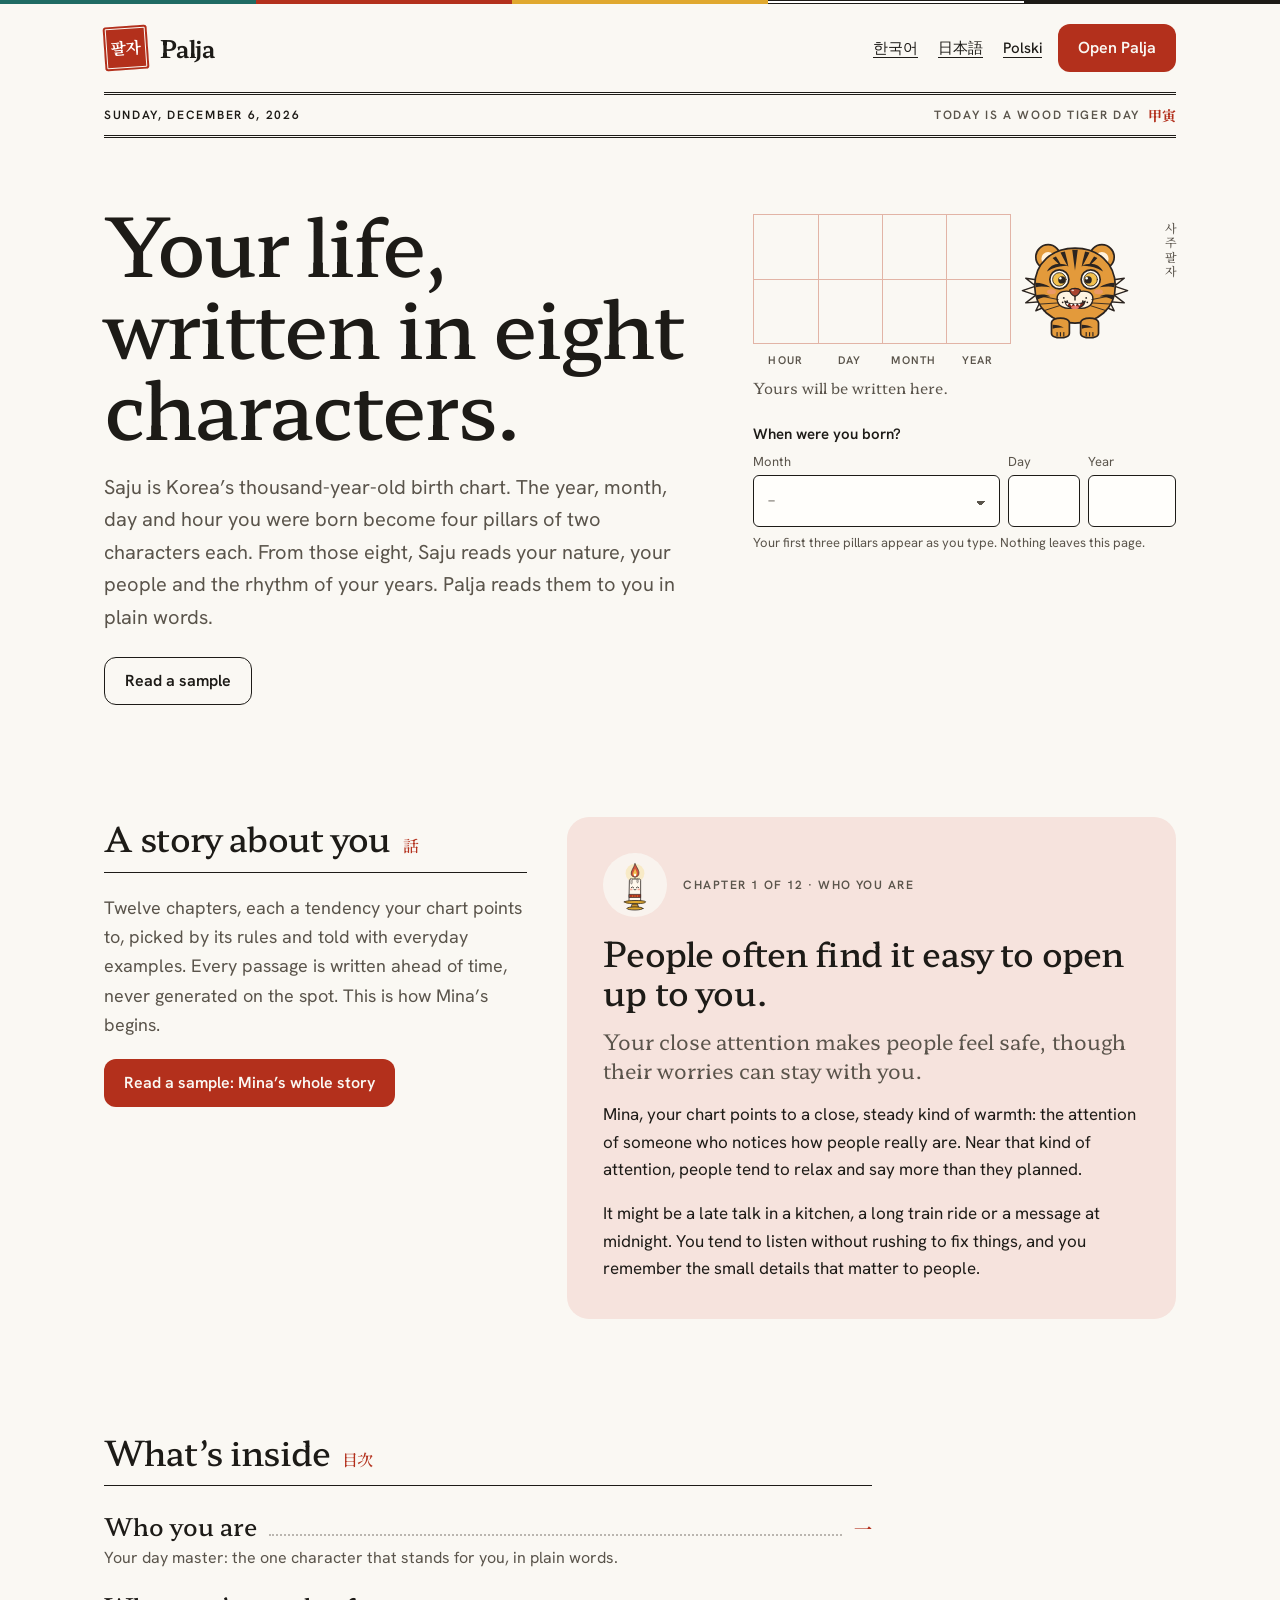
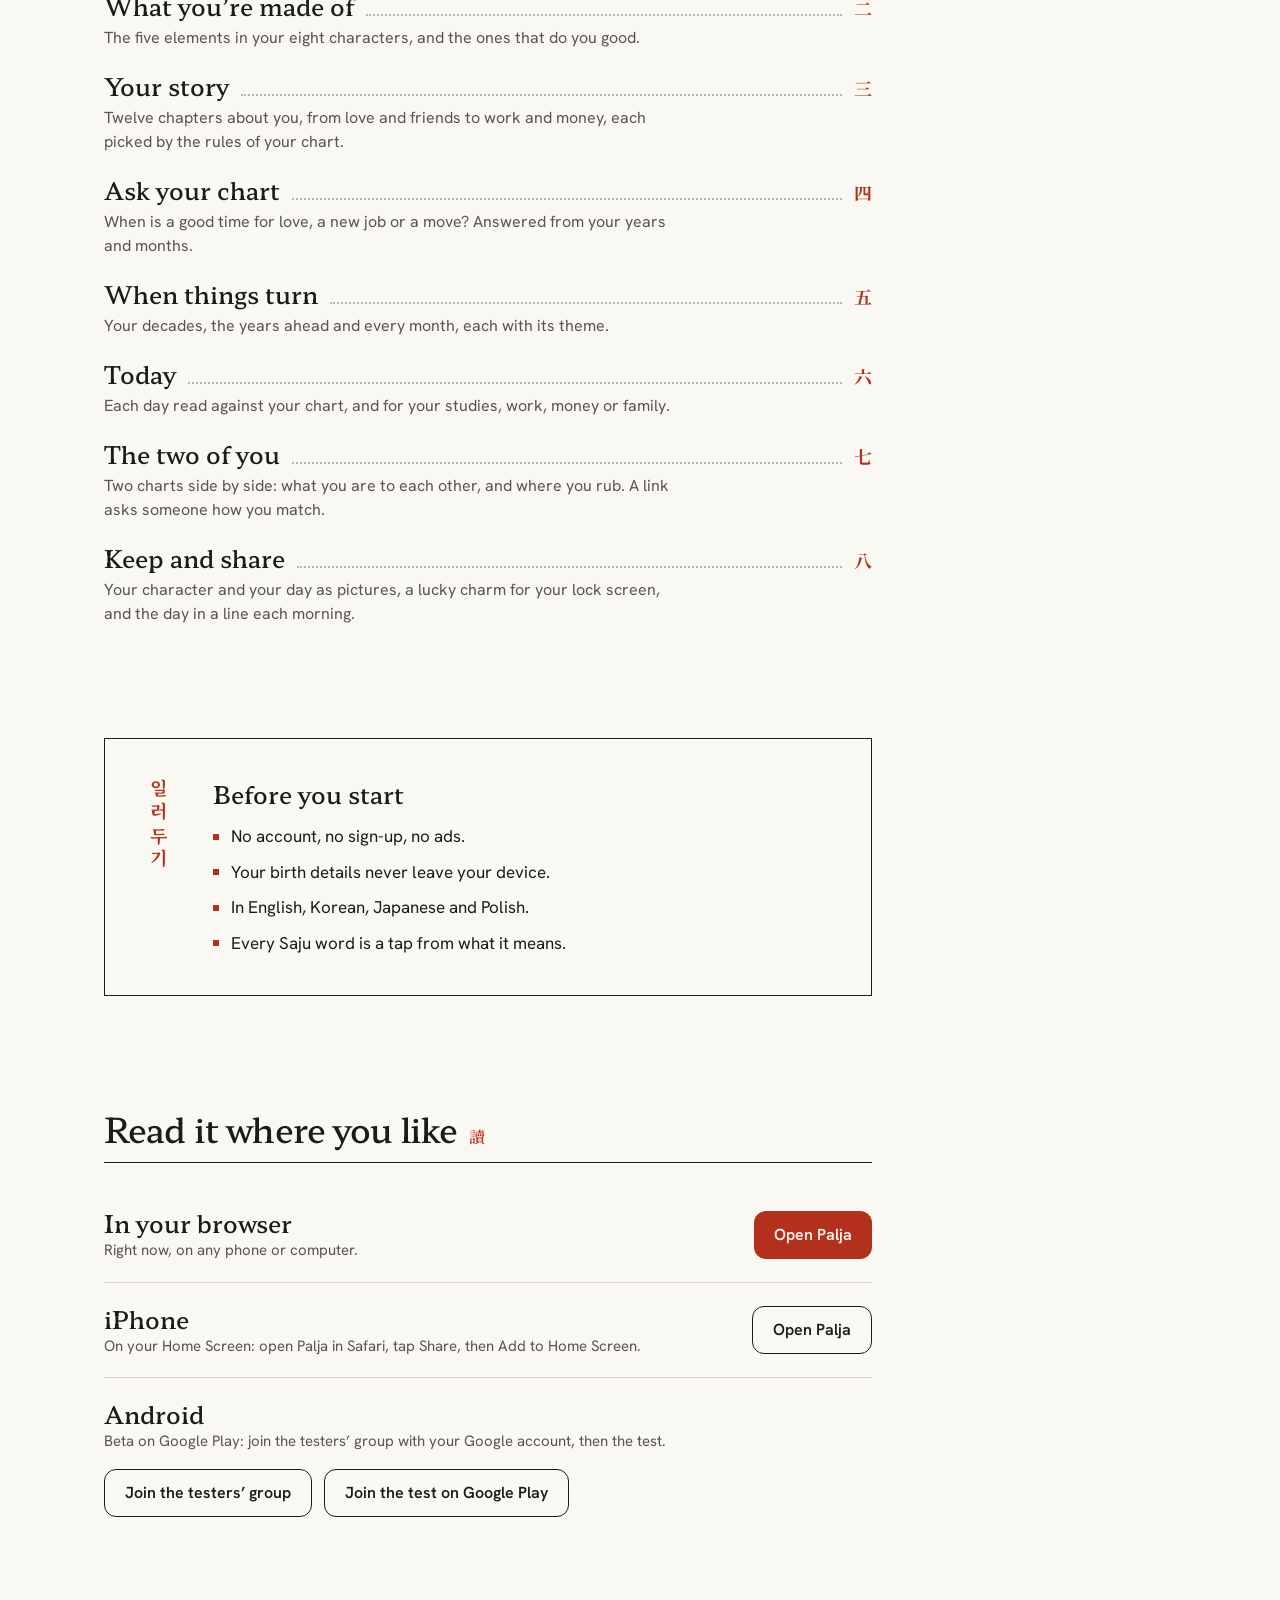
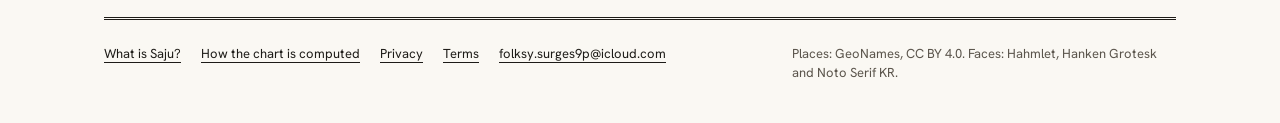
==== index.html @ 131ec595 "Build 23db8d4" ====
<!doctype html>
<html lang="en">
  <head>
    <meta charset="UTF-8" />
    <meta name="viewport" content="width=device-width, initial-scale=1.0, viewport-fit=cover" />
    <meta name="theme-color" content="#faf8f3" />
    <title>Palja · Your Korean birth chart, in plain words</title>
    <meta name="description" content="Palja reads Saju (사주), Korea’s traditional birth chart, in plain words. See your first pillars as you type your birthday, then read the whole chart in plain words, and a story about you in twelve chapters, in English, Korean, Japanese or Polish. No account; your birth details never leave your device." />
    <meta name="author" content="Vardius" />
    <meta property="og:title" content="Palja · Your life, written in eight characters" />
    <meta property="og:description" content="Korea’s traditional birth chart, read to you in plain words. No account; your birth details never leave your device." />
    <meta property="og:type" content="website" />
    <meta property="og:url" content="https://getpalja.app/" />
    <link rel="icon" type="image/svg+xml" href="/icon.svg" />
    <link rel="apple-touch-icon" href="/apple-touch-icon.png" />
    <link rel="manifest" href="/manifest.json" />
    <script>
      // Old chart links (?d=…) and charts shared with a link (#chart…, #match…) open in the app.
      (function () {
        var q = location.search;
        var h = location.hash;
        if (/[?&]p?d=/.test(q) || /^#(chart|match)/.test(h)) location.replace('app/' + q + h);
      })();
    </script>
    <script type="module" crossorigin src="/assets/index-CQ14cqUe.js"></script>
    <link rel="modulepreload" crossorigin href="/assets/index-CtfxrRYP.js">
    <link rel="modulepreload" crossorigin href="/assets/textZoom-Qe_QjoWQ.js">
    <link rel="stylesheet" crossorigin href="/assets/index-C18VCjMV.css">
    <link rel="stylesheet" crossorigin href="/assets/textZoom-BVEE__nB.css">
  </head>
  <body>
    <div id="root"></div>
  </body>
</html>
---- assets/index-C18VCjMV.css ----
@font-face{font-family:Hahmlet Variable;font-style:normal;font-display:swap;font-weight:100 900;src:url(/assets/hahmlet-2-wght-normal-dvwkzWsk.woff2) format("woff2-variations");unicode-range:U+d723-d728,U+d72a-d733,U+d735-d748,U+d74a-d74f,U+d752-d753,U+d755-d757,U+d75a-d75f,U+d762-d764,U+d766-d768,U+d76a-d76b,U+d76d-d76f,U+d771-d787,U+d789-d78b,U+d78d-d78f,U+d791-d797,U+d79a,U+d79c,U+d79e-d7a3,U+f900-f909,U+f90b-f92e}@font-face{font-family:Hahmlet Variable;font-style:normal;font-display:swap;font-weight:100 900;src:url(/assets/hahmlet-3-wght-normal-DerNkb9i.woff2) format("woff2-variations");unicode-range:U+d679-d68b,U+d68e-d69e,U+d6a0,U+d6a2-d6a7,U+d6a9-d6c3,U+d6c6-d6c7,U+d6c9-d6cb,U+d6cd-d6d3,U+d6d5-d6d6,U+d6d8-d6e3,U+d6e5-d6e7,U+d6e9-d6fb,U+d6fd-d717,U+d719-d71f,U+d721-d722}@font-face{font-family:Hahmlet Variable;font-style:normal;font-display:swap;font-weight:100 900;src:url(/assets/hahmlet-4-wght-normal-BKp5SRSY.woff2) format("woff2-variations");unicode-range:U+d5bc-d5c7,U+d5ca-d5cb,U+d5cd-d5cf,U+d5d1-d5d7,U+d5d9-d5da,U+d5dc,U+d5de-d5e3,U+d5e6-d5e7,U+d5e9-d5eb,U+d5ed-d5f6,U+d5f8,U+d5fa-d5ff,U+d602-d603,U+d605-d607,U+d609-d60f,U+d612-d613,U+d616-d61b,U+d61d-d637,U+d63a-d63b,U+d63d-d63f,U+d641-d647,U+d64a-d64c,U+d64e-d653,U+d656-d657,U+d659-d65b,U+d65d-d666,U+d668,U+d66a-d678}@font-face{font-family:Hahmlet Variable;font-style:normal;font-display:swap;font-weight:100 900;src:url(/assets/hahmlet-5-wght-normal-BYKsVG4a.woff2) format("woff2-variations");unicode-range:U+d507,U+d509-d50b,U+d50d-d513,U+d515-d53b,U+d53e-d53f,U+d541-d543,U+d545-d54c,U+d54e,U+d550,U+d552-d557,U+d55a-d55b,U+d55d-d55f,U+d561-d564,U+d566-d567,U+d56a,U+d56c,U+d56e-d573,U+d576-d577,U+d579-d583,U+d585-d586,U+d58a-d5a4,U+d5a6-d5bb}@font-face{font-family:Hahmlet Variable;font-style:normal;font-display:swap;font-weight:100 900;src:url(/assets/hahmlet-6-wght-normal-T-2DT_xF.woff2) format("woff2-variations");unicode-range:U+d464-d477,U+d47a-d47b,U+d47d-d47f,U+d481-d487,U+d489-d48a,U+d48c,U+d48e-d4e7,U+d4e9-d503,U+d505-d506}@font-face{font-family:Hahmlet Variable;font-style:normal;font-display:swap;font-weight:100 900;src:url(/assets/hahmlet-7-wght-normal-BNYW21md.woff2) format("woff2-variations");unicode-range:U+d3bf-d3c7,U+d3ca-d3cf,U+d3d1-d3eb,U+d3ee-d3ef,U+d3f1-d3f3,U+d3f5-d3fb,U+d3fd-d400,U+d402-d45b,U+d45d-d463}@font-face{font-family:Hahmlet Variable;font-style:normal;font-display:swap;font-weight:100 900;src:url(/assets/hahmlet-8-wght-normal-D4p2pwwk.woff2) format("woff2-variations");unicode-range:U+d2ff,U+d302-d304,U+d306-d30b,U+d30f,U+d311-d313,U+d315-d31b,U+d31e,U+d322-d324,U+d326-d327,U+d32a-d32b,U+d32d-d32f,U+d331-d337,U+d339-d33c,U+d33e-d37b,U+d37e-d37f,U+d381-d383,U+d385-d38b,U+d38e-d390,U+d392-d397,U+d39a-d39b,U+d39d-d39f,U+d3a1-d3a7,U+d3a9-d3aa,U+d3ac,U+d3ae-d3b3,U+d3b5-d3b7,U+d3b9-d3bb,U+d3bd-d3be}@font-face{font-family:Hahmlet Variable;font-style:normal;font-display:swap;font-weight:100 900;src:url(/assets/hahmlet-9-wght-normal-k_Z3DCe7.woff2) format("woff2-variations");unicode-range:U+d257-d27f,U+d281-d29b,U+d29d-d29f,U+d2a1-d2ab,U+d2ad-d2b7,U+d2ba-d2bb,U+d2bd-d2bf,U+d2c1-d2c7,U+d2c9-d2ef,U+d2f2-d2f3,U+d2f5-d2f7,U+d2f9-d2fe}@font-face{font-family:Hahmlet Variable;font-style:normal;font-display:swap;font-weight:100 900;src:url(/assets/hahmlet-10-wght-normal-ByguBLXH.woff2) format("woff2-variations");unicode-range:U+d1b4,U+d1b6-d1f3,U+d1f5-d22b,U+d22e-d22f,U+d231-d233,U+d235-d23b,U+d23d-d240,U+d242-d256}@font-face{font-family:Hahmlet Variable;font-style:normal;font-display:swap;font-weight:100 900;src:url(/assets/hahmlet-11-wght-normal-CjEj-vQC.woff2) format("woff2-variations");unicode-range:U+d105-d12f,U+d132-d133,U+d135-d137,U+d139-d13f,U+d141-d142,U+d144,U+d146-d14b,U+d14e-d14f,U+d151-d153,U+d155-d15b,U+d15e-d187,U+d189-d19f,U+d1a2-d1a3,U+d1a5-d1a7,U+d1a9-d1af,U+d1b2-d1b3}@font-face{font-family:Hahmlet Variable;font-style:normal;font-display:swap;font-weight:100 900;src:url(/assets/hahmlet-12-wght-normal-CMdc4vuV.woff2) format("woff2-variations");unicode-range:U+d04b-d04f,U+d051-d057,U+d059-d06b,U+d06d-d06f,U+d071-d073,U+d075-d07b,U+d07e-d0a3,U+d0a6-d0a7,U+d0a9-d0ab,U+d0ad-d0b3,U+d0b6,U+d0b8,U+d0ba-d0bf,U+d0c2-d0c3,U+d0c5-d0c7,U+d0c9-d0cf,U+d0d2,U+d0d6-d0db,U+d0de-d0df,U+d0e1-d0e3,U+d0e5-d0eb,U+d0ee-d0f0,U+d0f2-d104}@font-face{font-family:Hahmlet Variable;font-style:normal;font-display:swap;font-weight:100 900;src:url(/assets/hahmlet-13-wght-normal-DNAnLK2c.woff2) format("woff2-variations");unicode-range:U+cfa2-cfc3,U+cfc5-cfdf,U+cfe2-cfe3,U+cfe5-cfe7,U+cfe9-cff4,U+cff6-cffb,U+cffd-cfff,U+d001-d003,U+d005-d017,U+d019-d033,U+d036-d037,U+d039-d03b,U+d03d-d04a}@font-face{font-family:Hahmlet Variable;font-style:normal;font-display:swap;font-weight:100 900;src:url(/assets/hahmlet-14-wght-normal-EjstiYC_.woff2) format("woff2-variations");unicode-range:U+cef0-cef3,U+cef6,U+cef9-ceff,U+cf01-cf03,U+cf05-cf07,U+cf09-cf0f,U+cf11-cf12,U+cf14-cf1b,U+cf1d-cf1f,U+cf21-cf2f,U+cf31-cf53,U+cf56-cf57,U+cf59-cf5b,U+cf5d-cf63,U+cf66,U+cf68,U+cf6a-cf6f,U+cf71-cf84,U+cf86-cf8b,U+cf8d-cfa1}@font-face{font-family:Hahmlet Variable;font-style:normal;font-display:swap;font-weight:100 900;src:url(/assets/hahmlet-15-wght-normal-DP61H6Zq.woff2) format("woff2-variations");unicode-range:U+ce3c-ce57,U+ce5a-ce5b,U+ce5d-ce5f,U+ce61-ce67,U+ce6a,U+ce6c,U+ce6e-ce73,U+ce76-ce77,U+ce79-ce7b,U+ce7d-ce83,U+ce85-ce88,U+ce8a-ce8f,U+ce91-ce93,U+ce95-ce97,U+ce99-ce9f,U+cea2,U+cea4-ceab,U+cead-cee3,U+cee6-cee7,U+cee9-ceeb,U+ceed-ceef}@font-face{font-family:Hahmlet Variable;font-style:normal;font-display:swap;font-weight:100 900;src:url(/assets/hahmlet-16-wght-normal-CrYYoKYs.woff2) format("woff2-variations");unicode-range:U+cd92-cd93,U+cd96-cd97,U+cd99-cd9b,U+cd9d-cda3,U+cda6-cda8,U+cdaa-cdaf,U+cdb1-cdc3,U+cdc5-cdcb,U+cdcd-cde7,U+cde9-ce03,U+ce05-ce1f,U+ce22-ce34,U+ce36-ce3b}@font-face{font-family:Hahmlet Variable;font-style:normal;font-display:swap;font-weight:100 900;src:url(/assets/hahmlet-17-wght-normal-q_-CKcx6.woff2) format("woff2-variations");unicode-range:U+ccef-cd07,U+cd0a-cd0b,U+cd0d-cd1a,U+cd1c,U+cd1e-cd2b,U+cd2d-cd5b,U+cd5d-cd77,U+cd79-cd91}@font-face{font-family:Hahmlet Variable;font-style:normal;font-display:swap;font-weight:100 900;src:url(/assets/hahmlet-18-wght-normal-BLCbfjIf.woff2) format("woff2-variations");unicode-range:U+cc3f-cc43,U+cc46-cc47,U+cc49-cc4b,U+cc4d-cc53,U+cc55-cc58,U+cc5a-cc5f,U+cc61-cc97,U+cc9a-cc9b,U+cc9d-cc9f,U+cca1-cca7,U+ccaa,U+ccac,U+ccae-ccb3,U+ccb6-ccb7,U+ccb9-ccbb,U+ccbd-cccf,U+ccd1-cce3,U+cce5-ccee}@font-face{font-family:Hahmlet Variable;font-style:normal;font-display:swap;font-weight:100 900;src:url(/assets/hahmlet-19-wght-normal-DNss3m_s.woff2) format("woff2-variations");unicode-range:U+cb91-cbd3,U+cbd5-cbe3,U+cbe5-cc0b,U+cc0e-cc0f,U+cc11-cc13,U+cc15-cc1b,U+cc1d-cc20,U+cc23-cc27,U+cc2a-cc2b,U+cc2d,U+cc2f,U+cc31-cc37,U+cc3a,U+cc3c}@font-face{font-family:Hahmlet Variable;font-style:normal;font-display:swap;font-weight:100 900;src:url(/assets/hahmlet-20-wght-normal-BoeyyDt5.woff2) format("woff2-variations");unicode-range:U+caf4-cb47,U+cb4a-cb90}@font-face{font-family:Hahmlet Variable;font-style:normal;font-display:swap;font-weight:100 900;src:url(/assets/hahmlet-21-wght-normal-BmuxceT0.woff2) format("woff2-variations");unicode-range:U+ca4a-ca4b,U+ca4e-ca4f,U+ca51-ca53,U+ca55-ca5b,U+ca5d-ca60,U+ca62-ca83,U+ca85-cabb,U+cabe-cabf,U+cac1-cac3,U+cac5-cacb,U+cacd-cad0,U+cad2,U+cad4-cad8,U+cada-caf3}@font-face{font-family:Hahmlet Variable;font-style:normal;font-display:swap;font-weight:100 900;src:url(/assets/hahmlet-22-wght-normal-DK2iRHut.woff2) format("woff2-variations");unicode-range:U+c996-c997,U+c99a-c99c,U+c99e-c9bf,U+c9c2-c9c3,U+c9c5-c9c7,U+c9c9-c9cf,U+c9d2,U+c9d4,U+c9d7-c9d8,U+c9db,U+c9de-c9df,U+c9e1-c9e3,U+c9e5-c9e6,U+c9e8-c9eb,U+c9ee-c9f0,U+c9f2-c9f7,U+c9f9-ca0b,U+ca0d-ca28,U+ca2a-ca49}@font-face{font-family:Hahmlet Variable;font-style:normal;font-display:swap;font-weight:100 900;src:url(/assets/hahmlet-23-wght-normal-BndvK2bW.woff2) format("woff2-variations");unicode-range:U+c8e9-c8f4,U+c8f6-c8fb,U+c8fe-c8ff,U+c901-c903,U+c905-c90b,U+c90e-c910,U+c912-c917,U+c919-c92b,U+c92d-c94f,U+c951-c953,U+c955-c96b,U+c96d-c973,U+c975-c987,U+c98a-c98b,U+c98d-c98f,U+c991-c995}@font-face{font-family:Hahmlet Variable;font-style:normal;font-display:swap;font-weight:100 900;src:url(/assets/hahmlet-24-wght-normal-BQ8epJJo.woff2) format("woff2-variations");unicode-range:U+c841-c84b,U+c84d-c86f,U+c872-c873,U+c875-c877,U+c879-c87f,U+c882-c884,U+c887-c88a,U+c88d-c8c3,U+c8c5-c8df,U+c8e1-c8e8}@font-face{font-family:Hahmlet Variable;font-style:normal;font-display:swap;font-weight:100 900;src:url(/assets/hahmlet-25-wght-normal-CNAf6qbj.woff2) format("woff2-variations");unicode-range:U+c779-c77b,U+c77e-c782,U+c786,U+c78b,U+c78d,U+c78f,U+c792-c793,U+c795,U+c797,U+c799-c79f,U+c7a2,U+c7a7-c7ab,U+c7ae-c7bb,U+c7bd-c7c0,U+c7c2-c7c7,U+c7c9-c7dc,U+c7de-c7ff,U+c802-c803,U+c805-c807,U+c809,U+c80b-c80f,U+c812,U+c814,U+c817-c81b,U+c81e-c81f,U+c821-c823,U+c825-c82e,U+c830-c837,U+c839-c83b,U+c83d-c840}@font-face{font-family:Hahmlet Variable;font-style:normal;font-display:swap;font-weight:100 900;src:url(/assets/hahmlet-26-wght-normal-CSA0MQ0M.woff2) format("woff2-variations");unicode-range:U+c6bb-c6bf,U+c6c2,U+c6c4,U+c6c6-c6cb,U+c6ce-c6cf,U+c6d1-c6d3,U+c6d5-c6db,U+c6dd-c6df,U+c6e1-c6e7,U+c6e9-c6eb,U+c6ed-c6ef,U+c6f1-c6f8,U+c6fa-c703,U+c705-c707,U+c709-c70b,U+c70d-c716,U+c718,U+c71a-c71f,U+c722-c723,U+c725-c727,U+c729-c734,U+c736-c73b,U+c73e-c73f,U+c741-c743,U+c745-c74b,U+c74e-c750,U+c752-c757,U+c759-c773,U+c776-c777}@font-face{font-family:Hahmlet Variable;font-style:normal;font-display:swap;font-weight:100 900;src:url(/assets/hahmlet-27-wght-normal-e6T0NXEY.woff2) format("woff2-variations");unicode-range:U+c5f5-c5fb,U+c5fe,U+c602-c605,U+c607,U+c609-c60f,U+c611-c61a,U+c61c-c623,U+c626-c627,U+c629-c62b,U+c62d,U+c62f-c632,U+c636,U+c638,U+c63a-c63f,U+c642-c643,U+c645-c647,U+c649-c652,U+c656-c65b,U+c65d-c65f,U+c661-c663,U+c665-c677,U+c679-c67b,U+c67d-c693,U+c696-c697,U+c699-c69b,U+c69d-c6a3,U+c6a6,U+c6a8,U+c6aa-c6af,U+c6b2-c6b3,U+c6b5-c6b7,U+c6b9-c6ba}@font-face{font-family:Hahmlet Variable;font-style:normal;font-display:swap;font-weight:100 900;src:url(/assets/hahmlet-28-wght-normal-N0hS2Rna.woff2) format("woff2-variations");unicode-range:U+c517-c527,U+c52a-c52b,U+c52d-c52f,U+c531-c538,U+c53a,U+c53c,U+c53e-c543,U+c546-c547,U+c54b,U+c54d-c552,U+c556,U+c55a-c55b,U+c55d,U+c55f,U+c562-c563,U+c565-c567,U+c569-c56f,U+c572,U+c574,U+c576-c57b,U+c57e-c57f,U+c581-c583,U+c585-c586,U+c588-c58b,U+c58e,U+c590,U+c592-c596,U+c599-c5b3,U+c5b6-c5b7,U+c5ba,U+c5be-c5c3,U+c5ca-c5cb,U+c5cd,U+c5cf,U+c5d2-c5d3,U+c5d5-c5d7,U+c5d9-c5df,U+c5e1-c5e2,U+c5e4,U+c5e6-c5eb,U+c5ef,U+c5f1-c5f3}@font-face{font-family:Hahmlet Variable;font-style:normal;font-display:swap;font-weight:100 900;src:url(/assets/hahmlet-29-wght-normal-DylLelti.woff2) format("woff2-variations");unicode-range:U+c475-c4ef,U+c4f2-c4f3,U+c4f5-c4f7,U+c4f9-c4ff,U+c502-c50b,U+c50d-c516}@font-face{font-family:Hahmlet Variable;font-style:normal;font-display:swap;font-weight:100 900;src:url(/assets/hahmlet-30-wght-normal-BrB5DUXj.woff2) format("woff2-variations");unicode-range:U+c3d0-c3d7,U+c3da-c3db,U+c3dd-c3de,U+c3e1-c3ec,U+c3ee-c3f3,U+c3f5-c42b,U+c42d-c463,U+c466-c474}@font-face{font-family:Hahmlet Variable;font-style:normal;font-display:swap;font-weight:100 900;src:url(/assets/hahmlet-31-wght-normal-Bg0yKvEj.woff2) format("woff2-variations");unicode-range:U+c32b-c367,U+c36a-c36b,U+c36d-c36f,U+c371-c377,U+c37a-c37b,U+c37e-c383,U+c385-c387,U+c389-c3cf}@font-face{font-family:Hahmlet Variable;font-style:normal;font-display:swap;font-weight:100 900;src:url(/assets/hahmlet-32-wght-normal-b2_WM187.woff2) format("woff2-variations");unicode-range:U+c26a-c26b,U+c26d-c26f,U+c271-c273,U+c275-c27b,U+c27e-c287,U+c289-c28f,U+c291-c297,U+c299-c29a,U+c29c-c2a3,U+c2a5-c2a7,U+c2a9-c2ab,U+c2ad-c2b3,U+c2b6,U+c2b8,U+c2ba-c2bb,U+c2bd-c2db,U+c2de-c2df,U+c2e1-c2e2,U+c2e5-c2ea,U+c2ee,U+c2f0,U+c2f2-c2f5,U+c2f7,U+c2fa-c2fb,U+c2fd-c2ff,U+c301-c307,U+c309-c30c,U+c30e-c312,U+c315-c323,U+c325-c328,U+c32a}@font-face{font-family:Hahmlet Variable;font-style:normal;font-display:swap;font-weight:100 900;src:url(/assets/hahmlet-33-wght-normal-BIv3pFrf.woff2) format("woff2-variations");unicode-range:U+c1bc-c1c3,U+c1c5-c1df,U+c1e1-c1fb,U+c1fd-c203,U+c205-c20c,U+c20e,U+c210-c217,U+c21a-c21b,U+c21d-c21e,U+c221-c227,U+c229-c22a,U+c22c,U+c22e,U+c230,U+c233-c24f,U+c251-c257,U+c259-c269}@font-face{font-family:Hahmlet Variable;font-style:normal;font-display:swap;font-weight:100 900;src:url(/assets/hahmlet-34-wght-normal-zZwlEyRN.woff2) format("woff2-variations");unicode-range:U+c101-c11b,U+c11f,U+c121-c123,U+c125-c12b,U+c12e,U+c132-c137,U+c13a-c13b,U+c13d-c13f,U+c141-c147,U+c14a,U+c14c-c153,U+c155-c157,U+c159-c15b,U+c15d-c166,U+c169-c16f,U+c171-c177,U+c179-c18b,U+c18e-c18f,U+c191-c193,U+c195-c19b,U+c19d-c19e,U+c1a0,U+c1a2-c1a4,U+c1a6-c1bb}@font-face{font-family:Hahmlet Variable;font-style:normal;font-display:swap;font-weight:100 900;src:url(/assets/hahmlet-35-wght-normal-BJ5oj5Ee.woff2) format("woff2-variations");unicode-range:U+c049-c057,U+c059-c05b,U+c05d-c05f,U+c061-c067,U+c069-c08f,U+c091-c0ab,U+c0ae-c0af,U+c0b1-c0b3,U+c0b5,U+c0b7-c0bb,U+c0be,U+c0c2-c0c7,U+c0ca-c0cb,U+c0cd-c0cf,U+c0d1-c0d7,U+c0d9-c0da,U+c0dc,U+c0de-c0e3,U+c0e5-c0eb,U+c0ed-c0f3,U+c0f6,U+c0f8,U+c0fa-c0ff}@font-face{font-family:Hahmlet Variable;font-style:normal;font-display:swap;font-weight:100 900;src:url(/assets/hahmlet-36-wght-normal-B3AtvpEN.woff2) format("woff2-variations");unicode-range:U+bfa7-bfaf,U+bfb1-bfc4,U+bfc6-bfcb,U+bfce-bfcf,U+bfd1-bfd3,U+bfd5-bfdb,U+bfdd-c048}@font-face{font-family:Hahmlet Variable;font-style:normal;font-display:swap;font-weight:100 900;src:url(/assets/hahmlet-37-wght-normal-l-dyPZZv.woff2) format("woff2-variations");unicode-range:U+bf07,U+bf09-bf3f,U+bf41-bf4f,U+bf52-bf54,U+bf56-bfa6}@font-face{font-family:Hahmlet Variable;font-style:normal;font-display:swap;font-weight:100 900;src:url(/assets/hahmlet-38-wght-normal-Dwkcn5Cp.woff2) format("woff2-variations");unicode-range:U+be56,U+be58,U+be5c-be5f,U+be62-be63,U+be65-be67,U+be69-be74,U+be76-be7b,U+be7e-be7f,U+be81-be8e,U+be90,U+be92-bea7,U+bea9-becf,U+bed2-bed3,U+bed5-bed6,U+bed9-bee3,U+bee6-bf06}@font-face{font-family:Hahmlet Variable;font-style:normal;font-display:swap;font-weight:100 900;src:url(/assets/hahmlet-39-wght-normal-CGkgidyS.woff2) format("woff2-variations");unicode-range:U+bdb0-bdd3,U+bdd5-bdef,U+bdf1-be0b,U+be0d-be0f,U+be11-be13,U+be15-be43,U+be46-be47,U+be49-be4b,U+be4d-be53}@font-face{font-family:Hahmlet Variable;font-style:normal;font-display:swap;font-weight:100 900;src:url(/assets/hahmlet-40-wght-normal-BAqIE5B7.woff2) format("woff2-variations");unicode-range:U+bd03,U+bd06,U+bd08,U+bd0a-bd0f,U+bd11-bd22,U+bd25-bd47,U+bd49-bd58,U+bd5a-bd7f,U+bd82-bd83,U+bd85-bd87,U+bd8a-bd8f,U+bd91-bd92,U+bd94,U+bd96-bd98,U+bd9a-bdaf}@font-face{font-family:Hahmlet Variable;font-style:normal;font-display:swap;font-weight:100 900;src:url(/assets/hahmlet-41-wght-normal-YYDavDas.woff2) format("woff2-variations");unicode-range:U+bc4e-bc83,U+bc86-bc87,U+bc89-bc8b,U+bc8d-bc93,U+bc96,U+bc98,U+bc9b-bc9f,U+bca2-bca3,U+bca5-bca7,U+bca9-bcb2,U+bcb4-bcbb,U+bcbe-bcbf,U+bcc1-bcc3,U+bcc5-bccc,U+bcce-bcd0,U+bcd2-bcd4,U+bcd6-bcf3,U+bcf7,U+bcf9-bcfb,U+bcfd-bd02}@font-face{font-family:Hahmlet Variable;font-style:normal;font-display:swap;font-weight:100 900;src:url(/assets/hahmlet-42-wght-normal-CGUNtRdl.woff2) format("woff2-variations");unicode-range:U+bb90-bba3,U+bba5-bbab,U+bbad-bbbf,U+bbc1-bbf7,U+bbfa-bbfb,U+bbfd-bbfe,U+bc01-bc07,U+bc09-bc0a,U+bc0e,U+bc10,U+bc12-bc13,U+bc17,U+bc19-bc1a,U+bc1e,U+bc20-bc23,U+bc26,U+bc28,U+bc2a-bc2c,U+bc2e-bc2f,U+bc32-bc33,U+bc35-bc37,U+bc39-bc3f,U+bc41-bc42,U+bc44,U+bc46-bc48,U+bc4a-bc4d}@font-face{font-family:Hahmlet Variable;font-style:normal;font-display:swap;font-weight:100 900;src:url(/assets/hahmlet-43-wght-normal-BMDozne9.woff2) format("woff2-variations");unicode-range:U+bae6-bafb,U+bafd-bb17,U+bb19-bb33,U+bb37,U+bb39-bb3a,U+bb3d-bb43,U+bb45-bb46,U+bb48,U+bb4a-bb4f,U+bb51-bb53,U+bb55-bb57,U+bb59-bb62,U+bb64-bb8f}@font-face{font-family:Hahmlet Variable;font-style:normal;font-display:swap;font-weight:100 900;src:url(/assets/hahmlet-44-wght-normal-DzYH5GfT.woff2) format("woff2-variations");unicode-range:U+ba30-ba37,U+ba3a-ba3b,U+ba3d-ba3f,U+ba41-ba47,U+ba49-ba4a,U+ba4c,U+ba4e-ba53,U+ba56-ba57,U+ba59-ba5b,U+ba5d-ba63,U+ba65-ba66,U+ba68-ba6f,U+ba71-ba73,U+ba75-ba77,U+ba79-ba84,U+ba86,U+ba88-baa7,U+baaa,U+baad-baaf,U+bab1-bab7,U+baba,U+babc,U+babe-bae5}@font-face{font-family:Hahmlet Variable;font-style:normal;font-display:swap;font-weight:100 900;src:url(/assets/hahmlet-45-wght-normal-DG7HikrP.woff2) format("woff2-variations");unicode-range:U+b96e-b973,U+b976-b977,U+b979-b97b,U+b97d-b983,U+b986,U+b988,U+b98a-b98d,U+b98f-b9ab,U+b9ae-b9af,U+b9b1-b9b3,U+b9b5-b9bb,U+b9be,U+b9c0,U+b9c2-b9c7,U+b9ca-b9cb,U+b9cd,U+b9d2-b9d7,U+b9da,U+b9dc,U+b9df-b9e0,U+b9e2,U+b9e6-b9e7,U+b9e9-b9f3,U+b9f6,U+b9f8,U+b9fb-ba2f}@font-face{font-family:Hahmlet Variable;font-style:normal;font-display:swap;font-weight:100 900;src:url(/assets/hahmlet-46-wght-normal-DHGnex_8.woff2) format("woff2-variations");unicode-range:U+b8bf-b8cb,U+b8cd-b8e0,U+b8e2-b8e7,U+b8ea-b8eb,U+b8ed-b8ef,U+b8f1-b8f7,U+b8fa,U+b8fc,U+b8fe-b903,U+b905-b917,U+b919-b91f,U+b921-b93b,U+b93d-b957,U+b95a-b95b,U+b95d-b95f,U+b961-b967,U+b969-b96c}@font-face{font-family:Hahmlet Variable;font-style:normal;font-display:swap;font-weight:100 900;src:url(/assets/hahmlet-47-wght-normal-BKmuK3ka.woff2) format("woff2-variations");unicode-range:U+b80d-b80f,U+b811-b817,U+b81a,U+b81c-b823,U+b826-b827,U+b829-b82b,U+b82d-b833,U+b836,U+b83a-b83f,U+b841-b85b,U+b85e-b85f,U+b861-b863,U+b865-b86b,U+b86e,U+b870,U+b872-b8af,U+b8b1-b8be}@font-face{font-family:Hahmlet Variable;font-style:normal;font-display:swap;font-weight:100 900;src:url(/assets/hahmlet-48-wght-normal-w3rH95Sa.woff2) format("woff2-variations");unicode-range:U+b74d-b75f,U+b761-b763,U+b765-b774,U+b776-b77b,U+b77e-b77f,U+b781-b783,U+b785-b78b,U+b78e,U+b792-b796,U+b79a-b79b,U+b79d-b7a7,U+b7aa,U+b7ae-b7b3,U+b7b6-b7c8,U+b7ca-b7eb,U+b7ee-b7ef,U+b7f1-b7f3,U+b7f5-b7fb,U+b7fe,U+b802-b806,U+b80a-b80b}@font-face{font-family:Hahmlet Variable;font-style:normal;font-display:swap;font-weight:100 900;src:url(/assets/hahmlet-49-wght-normal-428PZnSa.woff2) format("woff2-variations");unicode-range:U+b6a7-b6aa,U+b6ac-b6b0,U+b6b2-b6ef,U+b6f1-b727,U+b72a-b72b,U+b72d-b72e,U+b731-b737,U+b739-b73a,U+b73c-b743,U+b745-b74c}@font-face{font-family:Hahmlet Variable;font-style:normal;font-display:swap;font-weight:100 900;src:url(/assets/hahmlet-50-wght-normal-gSQxxw0I.woff2) format("woff2-variations");unicode-range:U+b605-b60f,U+b612-b617,U+b619-b624,U+b626-b69b,U+b69e-b6a3,U+b6a5-b6a6}@font-face{font-family:Hahmlet Variable;font-style:normal;font-display:swap;font-weight:100 900;src:url(/assets/hahmlet-51-wght-normal-BG1P9LkE.woff2) format("woff2-variations");unicode-range:U+b55f,U+b562-b583,U+b585-b59f,U+b5a2-b5a3,U+b5a5-b5a7,U+b5a9-b5b2,U+b5b5-b5ba,U+b5bd-b604}@font-face{font-family:Hahmlet Variable;font-style:normal;font-display:swap;font-weight:100 900;src:url(/assets/hahmlet-52-wght-normal-DcVIWChE.woff2) format("woff2-variations");unicode-range:U+b4a5-b4b6,U+b4b8-b4bf,U+b4c1-b4c7,U+b4c9-b4db,U+b4de-b4df,U+b4e1-b4e2,U+b4e5-b4eb,U+b4ee,U+b4f0,U+b4f2-b513,U+b516-b517,U+b519-b51a,U+b51d-b523,U+b526,U+b528,U+b52b-b52f,U+b532-b533,U+b535-b537,U+b539-b53f,U+b541-b544,U+b546-b54b,U+b54d-b54f,U+b551-b55b,U+b55d-b55e}@font-face{font-family:Hahmlet Variable;font-style:normal;font-display:swap;font-weight:100 900;src:url(/assets/hahmlet-53-wght-normal-BIb8pOoO.woff2) format("woff2-variations");unicode-range:U+b3f8-b3fb,U+b3fd-b40f,U+b411-b417,U+b419-b41b,U+b41d-b41f,U+b421-b427,U+b42a-b42b,U+b42d-b44f,U+b452-b453,U+b455-b457,U+b459-b45f,U+b462-b464,U+b466-b46b,U+b46d-b47f,U+b481-b4a3}@font-face{font-family:Hahmlet Variable;font-style:normal;font-display:swap;font-weight:100 900;src:url(/assets/hahmlet-54-wght-normal-DW7-QG1U.woff2) format("woff2-variations");unicode-range:U+b342-b353,U+b356-b357,U+b359-b35b,U+b35d-b35e,U+b360-b363,U+b366,U+b368,U+b36a-b36d,U+b36f,U+b372-b373,U+b375-b377,U+b379-b37f,U+b381-b382,U+b384,U+b386-b38b,U+b38d-b3c3,U+b3c6-b3c7,U+b3c9-b3ca,U+b3cd-b3d3,U+b3d6,U+b3d8,U+b3da-b3f7}@font-face{font-family:Hahmlet Variable;font-style:normal;font-display:swap;font-weight:100 900;src:url(/assets/hahmlet-55-wght-normal-CwdkrpUd.woff2) format("woff2-variations");unicode-range:U+b27c-b283,U+b285-b28f,U+b292-b293,U+b295-b297,U+b29a-b29f,U+b2a1-b2a4,U+b2a7-b2a9,U+b2ab,U+b2ad-b2c7,U+b2ca-b2cb,U+b2cd-b2cf,U+b2d1-b2d7,U+b2da,U+b2dc,U+b2de-b2e3,U+b2e7,U+b2e9-b2ea,U+b2ef-b2f3,U+b2f6,U+b2f8,U+b2fa-b2fb,U+b2fd-b2fe,U+b302-b303,U+b305-b307,U+b309-b30f,U+b312,U+b316-b31b,U+b31d-b341}@font-face{font-family:Hahmlet Variable;font-style:normal;font-display:swap;font-weight:100 900;src:url(/assets/hahmlet-56-wght-normal-CG8i2wXG.woff2) format("woff2-variations");unicode-range:U+b1d6-b1e7,U+b1e9-b1fc,U+b1fe-b203,U+b206-b207,U+b209-b20b,U+b20d-b213,U+b216-b21f,U+b221-b257,U+b259-b273,U+b275-b27b}@font-face{font-family:Hahmlet Variable;font-style:normal;font-display:swap;font-weight:100 900;src:url(/assets/hahmlet-57-wght-normal-CknrACs1.woff2) format("woff2-variations");unicode-range:U+b120-b122,U+b126-b127,U+b129-b12b,U+b12d-b133,U+b136,U+b138,U+b13a-b13f,U+b142-b143,U+b145-b14f,U+b151-b153,U+b156-b157,U+b159-b177,U+b17a-b17b,U+b17d-b17f,U+b181-b187,U+b189-b18c,U+b18e-b191,U+b195-b1a7,U+b1a9-b1cb,U+b1cd-b1d5}@font-face{font-family:Hahmlet Variable;font-style:normal;font-display:swap;font-weight:100 900;src:url(/assets/hahmlet-58-wght-normal-CPBHmzEZ.woff2) format("woff2-variations");unicode-range:U+b05f-b07b,U+b07e-b07f,U+b081-b083,U+b085-b08b,U+b08d-b097,U+b09b,U+b09d-b09f,U+b0a2-b0a7,U+b0aa,U+b0b0,U+b0b2,U+b0b6-b0b7,U+b0b9-b0bb,U+b0bd-b0c3,U+b0c6-b0c7,U+b0ca-b0cf,U+b0d1-b0df,U+b0e1-b0e4,U+b0e6-b107,U+b10a-b10b,U+b10d-b10f,U+b111-b112,U+b114-b117,U+b119-b11a,U+b11c-b11f}@font-face{font-family:Hahmlet Variable;font-style:normal;font-display:swap;font-weight:100 900;src:url(/assets/hahmlet-59-wght-normal-ULTQbdBU.woff2) format("woff2-variations");unicode-range:U+afac-afb7,U+afba-afbb,U+afbd-afbf,U+afc1-afc6,U+afca-afcc,U+afce-afd3,U+afd5-afe7,U+afe9-afef,U+aff1-b00b,U+b00d-b00f,U+b011-b013,U+b015-b01b,U+b01d-b027,U+b029-b043,U+b045-b047,U+b049,U+b04b,U+b04d-b052,U+b055-b056,U+b058-b05c,U+b05e}@font-face{font-family:Hahmlet Variable;font-style:normal;font-display:swap;font-weight:100 900;src:url(/assets/hahmlet-60-wght-normal-BAXe02Jg.woff2) format("woff2-variations");unicode-range:U+af03-af07,U+af09-af2b,U+af2e-af33,U+af35-af3b,U+af3e-af40,U+af44-af47,U+af4a-af5c,U+af5e-af63,U+af65-af7f,U+af81-afab}@font-face{font-family:Hahmlet Variable;font-style:normal;font-display:swap;font-weight:100 900;src:url(/assets/hahmlet-61-wght-normal-DdBeIQ_Y.woff2) format("woff2-variations");unicode-range:U+ae56-ae5b,U+ae5e-ae60,U+ae62-ae64,U+ae66-ae67,U+ae69-ae6b,U+ae6d-ae83,U+ae85-aebb,U+aebf,U+aec1-aec3,U+aec5-aecb,U+aece,U+aed0,U+aed2-aed7,U+aed9-aef3,U+aef5-af02}@font-face{font-family:Hahmlet Variable;font-style:normal;font-display:swap;font-weight:100 900;src:url(/assets/hahmlet-62-wght-normal-CGWMlRoh.woff2) format("woff2-variations");unicode-range:U+ad9c-ada3,U+ada5-adbf,U+adc1-adc3,U+adc5-adc7,U+adc9-add2,U+add4-addb,U+addd-addf,U+ade1-ade3,U+ade5-adf7,U+adfa-adfb,U+adfd-adff,U+ae02-ae07,U+ae0a,U+ae0c,U+ae0e-ae13,U+ae15-ae2f,U+ae31-ae33,U+ae35-ae37,U+ae39-ae3f,U+ae42,U+ae44,U+ae46-ae49,U+ae4b,U+ae4f,U+ae51-ae53,U+ae55}@font-face{font-family:Hahmlet Variable;font-style:normal;font-display:swap;font-weight:100 900;src:url(/assets/hahmlet-63-wght-normal-C_nJmQxu.woff2) format("woff2-variations");unicode-range:U+ace2-ace3,U+ace5-ace6,U+ace9-acef,U+acf2,U+acf4,U+acf7-acfb,U+acfe-acff,U+ad01-ad03,U+ad05-ad0b,U+ad0d-ad10,U+ad12-ad1b,U+ad1d-ad33,U+ad35-ad48,U+ad4a-ad4f,U+ad51-ad6b,U+ad6e-ad6f,U+ad71-ad72,U+ad77-ad7c,U+ad7e,U+ad80,U+ad82-ad87,U+ad89-ad8b,U+ad8d-ad8f,U+ad91-ad9b}@font-face{font-family:Hahmlet Variable;font-style:normal;font-display:swap;font-weight:100 900;src:url(/assets/hahmlet-64-wght-normal-B97-Vdnv.woff2) format("woff2-variations");unicode-range:U+ac25-ac2c,U+ac2e,U+ac30,U+ac32-ac37,U+ac39-ac3f,U+ac41-ac4c,U+ac4e-ac6f,U+ac72-ac73,U+ac75-ac76,U+ac79-ac7f,U+ac82,U+ac84-ac88,U+ac8a-ac8b,U+ac8d-ac8f,U+ac91-ac93,U+ac95-ac9b,U+ac9d-ac9e,U+aca1-aca7,U+acab,U+acad-acaf,U+acb1-acb7,U+acba-acbb,U+acbe-acc0,U+acc2-acc3,U+acc5-acdf}@font-face{font-family:Hahmlet Variable;font-style:normal;font-display:swap;font-weight:100 900;src:url(/assets/hahmlet-65-wght-normal-pdvf8tol.woff2) format("woff2-variations");unicode-range:U+99df,U+99ed,U+99f1,U+99ff,U+9a01,U+9a08,U+9a0e-9a0f,U+9a19,U+9a2b,U+9a30,U+9a36-9a37,U+9a40,U+9a43,U+9a45,U+9a4d,U+9a55,U+9a57,U+9a5a-9a5b,U+9a5f,U+9a62,U+9a65,U+9a69-9a6a,U+9aa8,U+9ab8,U+9ad3,U+9ae5,U+9aee,U+9b1a,U+9b27,U+9b2a,U+9b31,U+9b3c,U+9b41-9b45,U+9b4f,U+9b54,U+9b5a,U+9b6f,U+9b8e,U+9b91,U+9b9f,U+9bab,U+9bae,U+9bc9,U+9bd6,U+9be4,U+9be8,U+9c0d,U+9c10,U+9c12,U+9c15,U+9c25,U+9c32,U+9c3b,U+9c47,U+9c49,U+9c57,U+9ce5,U+9ce7,U+9ce9,U+9cf3-9cf4,U+9cf6,U+9d09,U+9d1b,U+9d26,U+9d28,U+9d3b,U+9d51,U+9d5d,U+9d60-9d61,U+9d6c,U+9d72,U+9da9,U+9daf,U+9db4,U+9dc4,U+9dd7,U+9df2,U+9df8-9dfa,U+9e1a,U+9e1e,U+9e75,U+9e79,U+9e7d,U+9e7f,U+9e92-9e93,U+9e97,U+9e9d,U+9e9f,U+9ea5,U+9eb4-9eb5,U+9ebb,U+9ebe,U+9ec3,U+9ecd-9ece,U+9ed4,U+9ed8,U+9edb-9edc,U+9ede,U+9ee8,U+9ef4,U+9f07-9f08,U+9f0e,U+9f13,U+9f20,U+9f3b,U+9f4a-9f4b,U+9f4e,U+9f52,U+9f5f,U+9f61,U+9f67,U+9f6a,U+9f6c,U+9f77,U+9f8d,U+9f90,U+9f95,U+9f9c,U+ac02-ac03,U+ac05-ac06,U+ac09-ac0f,U+ac17-ac18,U+ac1b,U+ac1e-ac1f,U+ac21-ac23}@font-face{font-family:Hahmlet Variable;font-style:normal;font-display:swap;font-weight:100 900;src:url(/assets/hahmlet-94-wght-normal-Cm1YbUHc.woff2) format("woff2-variations");unicode-range:U+3136,U+3138,U+313a-3140,U+3143-3144,U+3150,U+3152,U+3154-3156,U+3158-315b,U+315d-315f,U+3162,U+3164-318c,U+318e,U+3200-321b,U+3231,U+3239,U+3251-325a,U+3260-327b,U+327e-327f,U+328a-3290,U+3294,U+329e,U+32a5,U+3380-3384,U+3388-338b}@font-face{font-family:Hahmlet Variable;font-style:normal;font-display:swap;font-weight:100 900;src:url([data-uri]) format("woff2-variations");unicode-range:U+2f7d,U+2f7f-2f8b,U+2f8e-2f90,U+2f92-2f97,U+2f99-2fa0,U+2fa2-2fa3,U+2fa5-2fa9,U+2fac-2fb1,U+2fb3-2fbc,U+2fc1-2fca,U+2fcd-2fd4,U+3003,U+3012-3019,U+301c,U+301e-3020,U+3036,U+3041,U+3043,U+3045,U+3047,U+3049,U+304e,U+3050,U+3052,U+3056,U+305a,U+305c,U+305e,U+3062,U+3065,U+306c,U+3070-307d,U+3080,U+3085,U+3087,U+308e,U+3090-3091,U+30a1,U+30a5,U+30a9,U+30ae,U+30b1-30b2,U+30b4,U+30b6,U+30bc-30be,U+30c2,U+30c5,U+30cc,U+30d2,U+30d4,U+30d8-30dd,U+30e4,U+30e6,U+30e8,U+30ee,U+30f0-30f2,U+30f4-30f6,U+3133,U+3135}@font-face{font-family:Hahmlet Variable;font-style:normal;font-display:swap;font-weight:100 900;src:url([data-uri]) format("woff2-variations");unicode-range:U+2541-254b,U+25a4-25a9,U+25b1,U+25b5,U+25b9,U+25bf,U+25c1,U+25c3,U+25c9-25ca,U+25cc,U+25ce,U+25d0-25d1,U+25e6,U+25ef,U+260f,U+261d,U+261f,U+262f,U+2660,U+2664,U+2667-2669,U+266d,U+266f,U+2716,U+271a,U+273d,U+2756,U+2776-277f,U+278a-2793,U+2963,U+2965,U+2ac5-2ac6,U+2acb-2acc,U+2f00,U+2f04,U+2f06,U+2f08,U+2f0a-2f0b,U+2f11-2f12,U+2f14,U+2f17-2f18,U+2f1c-2f1d,U+2f1f-2f20,U+2f23-2f26,U+2f28-2f29,U+2f2b,U+2f2d,U+2f2f-2f32,U+2f38,U+2f3c-2f40,U+2f42-2f4c,U+2f4f-2f52,U+2f54-2f58,U+2f5a-2f66,U+2f69-2f70,U+2f72-2f76,U+2f78,U+2f7a-2f7c}@font-face{font-family:Hahmlet Variable;font-style:normal;font-display:swap;font-weight:100 900;src:url(/assets/hahmlet-98-wght-normal-B0kPf6_M.woff2) format("woff2-variations");unicode-range:U+215b-215e,U+2162-2169,U+2170-2179,U+2195-2199,U+21b0-21b4,U+21bc,U+21c0,U+21c4-21c5,U+21cd,U+21cf-21d4,U+21e0-21e3,U+21e6-21e9,U+2200,U+2202-2203,U+2206-2209,U+220b-220c,U+220f,U+2211,U+2213,U+221a,U+221d-2220,U+2222,U+2225-2227,U+2229-222c,U+222e,U+2234-2237,U+223d,U+2243,U+2245,U+2248,U+2250-2253,U+225a,U+2260-2262,U+2264-2267,U+226a-226b,U+226e-2273,U+2276-2277,U+2279-227b,U+2280-2287,U+228a-228b,U+2295-2297,U+22a3-22a5,U+22bb-22bc,U+22ce-22cf,U+22da-22db,U+22ee-22ef,U+2306,U+2312,U+2314,U+2467-2478}@font-face{font-family:Hahmlet Variable;font-style:normal;font-display:swap;font-weight:100 900;src:url(/assets/hahmlet-99-wght-normal-Cz5hGCM4.woff2) format("woff2-variations");unicode-range:U+81-82,U+84,U+a2-a5,U+a7-a8,U+aa,U+ac-ad,U+b1-b3,U+b6,U+b8-ba,U+bc-be,U+c0,U+c2,U+c6-cb,U+ce-d0,U+d4,U+d8-d9,U+db-dc,U+de-df,U+e6,U+eb,U+ee-f0,U+f4,U+f7-f9,U+fb,U+fe-ff,U+111,U+126-127,U+132-133,U+138,U+13f-142,U+149-14b,U+152-153,U+166-167,U+2bc,U+2c7,U+2d0,U+2d8-2d9,U+2db-2dd,U+391-394,U+396-3a1,U+3a3-3a9,U+3b2-3b6,U+3b8,U+3bc,U+3be-3c1,U+3c3-3c9,U+2010,U+2015-2016,U+2018-2019,U+201b,U+201f-2021,U+2025,U+2030,U+2033-2036,U+203c,U+203e,U+2042,U+2074,U+207a-207f,U+2081-2084,U+2109,U+2113,U+2116,U+2121,U+2126,U+212b,U+2153-2154}@font-face{font-family:Hahmlet Variable;font-style:normal;font-display:swap;font-weight:100 900;src:url(/assets/hahmlet-100-wght-normal-BfXYqq7Q.woff2) format("woff2-variations");unicode-range:U+e8,U+2da,U+2160,U+2194,U+3054,U+3058,U+306d,U+3086,U+308d,U+30ac,U+30bb,U+30c4,U+30cd-30ce,U+30e2,U+3132,U+3146,U+3149,U+339d,U+4e3b,U+4f0a,U+4fdd,U+4fe1,U+5409,U+540c,U+5834,U+592a-592b,U+5b9a,U+5dde,U+5e0c,U+5e73,U+5f0f,U+60f3,U+653f,U+661f,U+662f,U+667a,U+683c,U+6b4c,U+6c11,U+767c,U+76ee,U+76f4,U+77f3,U+79d1,U+7a7a,U+7b2c,U+7d22,U+8207,U+8a00,U+8a71,U+9280,U+9580,U+958b,U+96c6,U+9762,U+98df,U+9ed1,U+ac2d,U+adc8,U+add3,U+af48,U+b014,U+b134-b135,U+b158,U+b2aa,U+b35f,U+b6a4,U+b9cf,U+bb63,U+bd23,U+be91,U+c29b,U+c3f4,U+c42c,U+c55c,U+c573,U+c58f,U+c78c,U+c7dd,U+c8f5,U+cad1,U+cc48,U+cf10,U+cf20,U+d03c,U+d07d,U+d2a0,U+d30e,U+d38d,U+d3a8,U+d3c8,U+d5e5,U+d5f9,U+d6e4,U+f90a,U+ff02,U+ff1c}@font-face{font-family:Hahmlet Variable;font-style:normal;font-display:swap;font-weight:100 900;src:url(/assets/hahmlet-101-wght-normal-BtOV3k-N.woff2) format("woff2-variations");unicode-range:U+3b1,U+2466,U+25a1,U+25a3,U+261c,U+3008-3009,U+305b,U+305d,U+3069,U+30a7,U+30ba,U+30cf,U+30ef,U+3151,U+3157,U+4e4b,U+4e5f,U+4e8c,U+4eca,U+4ed6,U+4f5b,U+50cf,U+5149,U+5165,U+5171,U+5229,U+529b,U+5316,U+539f,U+53f2,U+571f,U+5728,U+58eb,U+591c,U+5b78,U+5c11,U+5c55,U+5ddd,U+5e02,U+5fb7,U+60c5,U+610f,U+611f,U+6625,U+66f8,U+6797,U+679c,U+682a,U+6d2a,U+706b,U+7406,U+767b,U+76f8,U+77e5,U+7acb,U+898b,U+8a69,U+8def,U+8fd1,U+901a,U+90e8,U+91cd,U+975e,U+ae14,U+ae6c,U+aec0,U+afc7,U+afc9,U+b01c,U+b028,U+b308,U+b311,U+b314,U+b31c,U+b524,U+b560,U+b764,U+b920,U+b9e3,U+bd48,U+be7d,U+c0db,U+c231,U+c270,U+c2e3,U+c37d,U+c3ed,U+c530,U+c6a5,U+c6dc,U+c7a4,U+c954,U+c974,U+d000,U+d565,U+d667,U+d6c5,U+d79d,U+ff1e}@font-face{font-family:Hahmlet Variable;font-style:normal;font-display:swap;font-weight:100 900;src:url(/assets/hahmlet-102-wght-normal-DfbHKv1s.woff2) format("woff2-variations");unicode-range:U+131,U+2032,U+2465,U+2642,U+3048,U+3051,U+3083-3084,U+308f,U+30c0,U+30d1,U+30d3,U+30d6,U+30df,U+30e7,U+3153,U+4e16,U+4e8b,U+4ee5,U+5206,U+52a0,U+52d5,U+53e4,U+53ef,U+54c1,U+57ce,U+597d,U+5b8c,U+5ea6,U+5f8c,U+5f97,U+6210,U+6240,U+624b,U+6728,U+6bd4,U+7236,U+7269,U+7279,U+738b,U+7528,U+7530,U+767e,U+798f,U+8005,U+8a18,U+90fd,U+91cc,U+9577,U+9593,U+98a8,U+ac20,U+acf6,U+ad90,U+af5d,U+af80,U+afcd,U+aff0,U+b0a1,U+b0b5,U+b1fd,U+b2fc,U+b380,U+b51b,U+b584,U+b5b3,U+b8fd,U+b93c,U+b9f4,U+bb44,U+bc08,U+bc27,U+bc49,U+be55,U+be64,U+bfb0,U+bfc5,U+c178,U+c21f,U+c314,U+c4f1,U+c58d,U+c664,U+c698,U+c6a7,U+c6c1,U+c9ed,U+cac0,U+cacc,U+cad9,U+ccb5,U+cdcc,U+d0e4,U+d143,U+d320,U+d330,U+d54d,U+ff06,U+ff1f,U+ff5e}@font-face{font-family:Hahmlet Variable;font-style:normal;font-display:swap;font-weight:100 900;src:url(/assets/hahmlet-103-wght-normal-DEQfAPxJ.woff2) format("woff2-variations");unicode-range:U+b4,U+20a9,U+20ac,U+2190,U+24d8,U+2502,U+2514,U+2592,U+25c7-25c8,U+2663,U+3060,U+3064,U+3081,U+3088,U+30a3,U+30a6,U+30aa,U+30b5,U+30c7,U+30ca-30cb,U+30d0,U+30e3,U+30e5,U+339e,U+4e09,U+4eac,U+4f5c,U+5167-5168,U+516c,U+51fa,U+5408,U+540d,U+591a,U+5b57,U+6211,U+65b9,U+660e,U+6642,U+6700,U+6b63,U+6e2f,U+7063,U+7532,U+793e,U+81ea,U+8272,U+82b1,U+897f,U+8eca,U+91ce,U+ac38,U+ad76,U+ae84,U+aecc,U+b07d,U+b0b1,U+b215,U+b2a0,U+b310,U+b3d7,U+b52a,U+b618,U+b775,U+b797,U+bcd5,U+bd59,U+be80,U+bea8,U+bed1,U+bee4-bee5,U+c060,U+c2ef,U+c329,U+c3dc,U+c597,U+c5bd,U+c5e5,U+c69c,U+c9d6,U+ca29,U+ca5c,U+ca84,U+cc39,U+cc3b,U+ce89,U+cee5,U+cf65,U+cf85,U+d058,U+d145,U+d22d,U+d325,U+d37d,U+d3ad,U+d769,U+ff0c}@font-face{font-family:Hahmlet Variable;font-style:normal;font-display:swap;font-weight:100 900;src:url(/assets/hahmlet-104-wght-normal-BApTTYKX.woff2) format("woff2-variations");unicode-range:U+2161,U+2228,U+2299,U+2464,U+2517,U+2640,U+3042,U+304a,U+3053,U+3061,U+307f,U+3082,U+308c,U+3092,U+30a8,U+30ab,U+30ad,U+30b0,U+30b3,U+30b7,U+30c1,U+30c6,U+30c9,U+30d5,U+30d7,U+30de,U+30e0-30e1,U+30ec-30ed,U+4e0b,U+4e0d,U+4ee3,U+53f0,U+548c,U+5b89,U+5bb6,U+5c0f,U+611b,U+6771,U+6aa2,U+6bcd,U+6c34,U+6cd5,U+6d77,U+767d,U+795e,U+8ecd,U+9999,U+9ad8,U+ac07,U+ac1a,U+ac40,U+ad0c,U+ad88,U+ada4,U+ae01,U+ae65,U+aebd,U+aec4,U+afe8,U+b139,U+b205,U+b383,U+b38c,U+b42c,U+b461,U+b55c,U+b78f,U+b8fb,U+b9f7,U+bafc,U+bc99,U+bed8,U+bfcd,U+c0bf,U+c0f9,U+c167,U+c204,U+c20f,U+c22f,U+c258,U+c298,U+c2bc,U+c388,U+c501,U+c50c,U+c5b9,U+c5ce,U+c641,U+c648,U+c73d,U+ca50,U+ca61,U+cc4c,U+ceac,U+d0d4,U+d5f7,U+d6d7,U+ff1a}@font-face{font-family:Hahmlet Variable;font-style:normal;font-display:swap;font-weight:100 900;src:url(/assets/hahmlet-105-wght-normal-2l-cVJfD.woff2) format("woff2-variations");unicode-range:U+2103,U+2463,U+25c6,U+25cb,U+266c,U+3001,U+300a,U+3046,U+304c-304d,U+304f,U+3055,U+3059,U+3063,U+3066-3068,U+306f,U+3089,U+30b8,U+30bf,U+314f,U+4e0a,U+570b,U+5730,U+5916,U+5929,U+5c71,U+5e74,U+5fc3,U+601d,U+6027,U+63d0,U+6709,U+6734,U+751f,U+7684,U+82f1,U+9053,U+91d1,U+97f3,U+ac2f,U+ac4d,U+adc4,U+ade4,U+ae41,U+ae4d-ae4e,U+aed1,U+afb9,U+b0e0,U+b299,U+b365,U+b46c,U+b480,U+b4c8,U+b7b4,U+b819,U+b918,U+baab,U+bab9,U+be8f,U+bed7,U+c0ec,U+c19f,U+c1a5,U+c3d9,U+c464,U+c53d,U+c553,U+c570,U+c5cc,U+c633,U+c6a4,U+c7a3,U+c7a6,U+c886,U+c9d9-c9da,U+c9ec,U+ca0c,U+cc21,U+cd1b,U+cd78,U+cdc4,U+cef8,U+cfe4,U+d0a5,U+d0b5,U+d0ec,U+d15d,U+d188,U+d23c,U+d2ac,U+d729,U+d79b,U+ff01,U+ff08-ff09,U+ff5c}@font-face{font-family:Hahmlet Variable;font-style:normal;font-display:swap;font-weight:100 900;src:url(/assets/hahmlet-106-wght-normal-DNeRlpRw.woff2) format("woff2-variations");unicode-range:U+2039-203a,U+223c,U+25b3,U+25b7,U+25bd,U+25cf,U+266a,U+3002,U+300b,U+304b,U+3057,U+305f,U+306a-306b,U+307e,U+308a-308b,U+3093,U+30a2,U+30af,U+30b9,U+30c3,U+30c8,U+30e9-30eb,U+33a1,U+4e00,U+524d,U+5357,U+5b50,U+7121,U+884c,U+9751,U+ac94,U+aebe,U+aecd,U+af08,U+af41,U+af49,U+b010,U+b053,U+b109,U+b11b,U+b128,U+b154,U+b291,U+b2e6,U+b301,U+b385,U+b525,U+b5b4,U+b729,U+b72f,U+b738,U+b7ff,U+b837,U+b975,U+ba67,U+bb47,U+bc1f,U+bd90,U+bfd4,U+c27c,U+c324,U+c379,U+c3e0,U+c465,U+c53b,U+c58c,U+c610,U+c653,U+c6cd,U+c813,U+c82f,U+c999,U+c9e0,U+cac4,U+cad3,U+cbd4,U+cc10,U+cc22,U+ccb8,U+ccbc,U+cda5,U+ce84,U+cea3,U+cf67,U+cfe1,U+d241,U+d30d,U+d31c,U+d391,U+d401,U+d479,U+d5c9,U+d5db,U+d649,U+d6d4}@font-face{font-family:Hahmlet Variable;font-style:normal;font-display:swap;font-weight:100 900;src:url(/assets/hahmlet-107-wght-normal-Ddjne9y7.woff2) format("woff2-variations");unicode-range:U+b0,U+e9,U+2193,U+2462,U+260e,U+261e,U+300e-300f,U+3044,U+30a4,U+30fb-30fc,U+314d,U+5973,U+6545,U+6708,U+7537,U+ac89,U+ac9c,U+acc1,U+ad04,U+ad75,U+ad7d,U+ae45,U+ae61,U+af42,U+b0ab,U+b0af,U+b0b3,U+b12c,U+b194,U+b1a8,U+b220,U+b258,U+b284,U+b2ff,U+b315,U+b371,U+b3d4-b3d5,U+b460,U+b527,U+b534,U+b810,U+b818,U+b98e,U+ba55,U+bbac,U+bc0b,U+bc40,U+bca1,U+bccd,U+bd93,U+be54,U+be5a,U+bf08,U+bf50,U+bf55,U+bfdc,U+c0c0,U+c0d0,U+c0f4,U+c100,U+c11e,U+c170,U+c20d,U+c274,U+c290,U+c308,U+c369,U+c539,U+c587,U+c5ff,U+c6ec,U+c70c,U+c7ad,U+c7c8,U+c83c,U+c881,U+cb48,U+cc60,U+ce69,U+ce6b,U+ce75,U+cf04,U+cf08,U+cf55,U+cf70,U+cffc,U+d0b7,U+d1a8,U+d2c8,U+d384,U+d47c,U+d48b,U+d5dd,U+d5e8,U+d720,U+d759,U+f981}@font-face{font-family:Hahmlet Variable;font-style:normal;font-display:swap;font-weight:100 900;src:url(/assets/hahmlet-108-wght-normal-Bk1aWjrl.woff2) format("woff2-variations");unicode-range:U+e0,U+e2,U+395,U+3b7,U+3ba,U+2460-2461,U+25a0,U+3010-3011,U+306e,U+30f3,U+314a,U+314c,U+5927,U+65b0,U+7e41,U+97d3,U+9ad4,U+ad49,U+ae0b,U+ae0d,U+ae43,U+ae5d,U+aecf,U+af3c,U+af64,U+afd4,U+b080,U+b084,U+b0c5,U+b10c,U+b1e8,U+b2ac,U+b36e,U+b451,U+b515,U+b540,U+b561,U+b6ab,U+b6b1,U+b72c,U+b730,U+b744,U+b800,U+b8ec,U+b8f0,U+b904,U+b968,U+b96d,U+b987,U+b9d9,U+bb36,U+bb49,U+bc2d,U+bc43,U+bcf6,U+bd89,U+be57,U+be61,U+bed4,U+c090,U+c130,U+c148,U+c19c,U+c2f9,U+c36c,U+c37c,U+c384,U+c3df,U+c575,U+c584,U+c660,U+c719,U+c816,U+ca4d,U+ca54,U+cabc,U+cb49,U+cc14,U+cff5,U+d004,U+d038,U+d0b4,U+d0d3,U+d0e0,U+d0ed,U+d131,U+d1b0,U+d31f,U+d33d,U+d3a0,U+d3ab,U+d514,U+d584,U+d6a1,U+d6cc,U+d749,U+d760,U+d799}@font-face{font-family:Hahmlet Variable;font-style:normal;font-display:swap;font-weight:100 900;src:url(/assets/hahmlet-109-wght-normal-I47vCzcp.woff2) format("woff2-variations");unicode-range:U+24,U+60,U+3b9,U+3bb,U+3bd,U+2191,U+2606,U+300c-300d,U+3131,U+3134,U+3139,U+3141-3142,U+3148,U+3161,U+3163,U+321c,U+4eba,U+5317,U+ac31,U+ac77,U+ac9f,U+acb9,U+acf0-acf1,U+acfd,U+ad73,U+af3d,U+b00c,U+b04a,U+b057,U+b0c4,U+b188,U+b1cc,U+b214,U+b2db,U+b2ee,U+b304,U+b4ed,U+b518,U+b5bc,U+b625,U+b69c-b69d,U+b7ac,U+b801,U+b86c,U+b959,U+b95c,U+b985,U+ba48,U+bb58,U+bc0c,U+bc38,U+bc85,U+bc9a,U+bf40,U+c068,U+c0bd,U+c0cc,U+c12f,U+c149,U+c1e0,U+c22b,U+c22d,U+c250,U+c2fc,U+c300,U+c313,U+c370,U+c3d8,U+c557,U+c580,U+c5e3,U+c62e,U+c634,U+c6f0,U+c74d,U+c783,U+c78e,U+c796,U+c7bc,U+c92c,U+ca4c,U+cc1c,U+cc54,U+cc59,U+ce04,U+cf30,U+cfc4,U+d140,U+d321,U+d38c,U+d399,U+d54f,U+d587,U+d5d0,U+d6e8,U+d770}@font-face{font-family:Hahmlet Variable;font-style:normal;font-display:swap;font-weight:100 900;src:url(/assets/hahmlet-110-wght-normal-BIfAfjpu.woff2) format("woff2-variations");unicode-range:U+d7,U+ea,U+fc,U+2192,U+25bc,U+3000,U+3137,U+3145,U+315c,U+7f8e,U+ac13,U+ac71,U+ac90,U+acb8,U+ace7,U+ad7f,U+ae50,U+aef4,U+af34,U+afbc,U+b048,U+b09a,U+b0ad,U+b0bc,U+b113,U+b125,U+b141,U+b20c,U+b2d9,U+b2ed,U+b367,U+b369,U+b374,U+b3cb,U+b4ec,U+b611,U+b760,U+b81b,U+b834,U+b8b0,U+b8e1,U+b989,U+b9d1,U+b9e1,U+b9fa,U+ba4d,U+ba78,U+bb35,U+bb54,U+bbf9,U+bc11,U+bcb3,U+bd05,U+bd95,U+bdd4,U+be10,U+bed0,U+bf51,U+c0d8,U+c232,U+c2b7,U+c2eb,U+c378,U+c500,U+c52c,U+c549,U+c568,U+c598,U+c5c9,U+c61b,U+c639,U+c67c,U+c717,U+c78a,U+c80a,U+c90c-c90d,U+c950,U+c9e7,U+cbe4,U+cca9,U+cce4,U+cdb0,U+ce78,U+ce94,U+ce98,U+cf8c,U+d018,U+d034,U+d0f1,U+d1b1,U+d280,U+d2f8,U+d338,U+d380,U+d3b4,U+d610,U+d69f,U+d6fc,U+d758}@font-face{font-family:Hahmlet Variable;font-style:normal;font-display:swap;font-weight:100 900;src:url(/assets/hahmlet-111-wght-normal-BhTpaLkt.woff2) format("woff2-variations");unicode-range:U+e7,U+2022,U+203b,U+25c0,U+2605,U+2661,U+3147,U+318d,U+672c,U+8a9e,U+acaa,U+acbc,U+ad1c,U+ae4a,U+ae5c,U+b044,U+b054,U+b0c8-b0c9,U+b2a6,U+b2d0,U+b35c,U+b364,U+b428,U+b454,U+b465,U+b4b7,U+b4e3,U+b51c,U+b5a1,U+b784,U+b790,U+b7ab,U+b7f4,U+b82c,U+b835,U+b8e9,U+b8f8,U+b9d8,U+b9f9,U+ba5c,U+ba64,U+babd,U+bb18,U+bb3b,U+bbff,U+bc0d,U+bc45,U+bc97,U+bcbc,U+be45,U+be75,U+be7c,U+bfcc,U+c0b6,U+c0f7,U+c14b,U+c2b4,U+c30d,U+c4f8,U+c5bb,U+c5d1,U+c5e0,U+c5ee,U+c5fd,U+c606,U+c6c5,U+c6e0,U+c708,U+c81d,U+c820,U+c824,U+c878,U+c918,U+c96c,U+c9e4,U+c9f1,U+cc2e,U+cd09,U+cea1,U+cef5,U+cef7,U+cf64,U+cf69,U+cfe8,U+d035,U+d0ac,U+d230,U+d234,U+d2f4,U+d31d,U+d575,U+d578,U+d608,U+d614,U+d718,U+d751,U+d761,U+d78c,U+d790}@font-face{font-family:Hahmlet Variable;font-style:normal;font-display:swap;font-weight:100 900;src:url(/assets/hahmlet-112-wght-normal-DNFVjqFs.woff2) format("woff2-variations");unicode-range:U+2665,U+3160,U+4e2d,U+6587,U+65e5,U+ac12,U+ac14,U+ac16,U+ac81,U+ad34,U+ade0,U+ae54,U+aebc,U+af2c,U+afc0,U+afc8,U+b04c,U+b08c,U+b099,U+b0a9,U+b0ac,U+b0ae,U+b0b8,U+b123,U+b179,U+b2e5,U+b2f7,U+b4c0,U+b531,U+b538,U+b545,U+b550,U+b5a8,U+b6f0,U+b728,U+b73b,U+b7ad,U+b7ed,U+b809,U+b864,U+b86d,U+b871,U+b9bf,U+b9f5,U+ba40,U+ba4b,U+ba58,U+ba87,U+baac,U+bbc0,U+bc16,U+bc34,U+bd07,U+bd99,U+be59,U+bfd0,U+c058,U+c0e4,U+c0f5,U+c12d,U+c139,U+c228,U+c529,U+c5c7,U+c635,U+c637,U+c735,U+c77d,U+c787,U+c789,U+c8c4,U+c989,U+c98c,U+c9d0,U+c9d3,U+cc0c,U+cc99,U+cd0c,U+cd2c,U+cd98,U+cda4,U+ce59,U+ce60,U+ce6d,U+cea0,U+d0d0-d0d1,U+d0d5,U+d14d,U+d1a4,U+d29c,U+d2f1,U+d301,U+d39c,U+d3bc,U+d4e8,U+d540,U+d5ec,U+d640,U+d750}@font-face{font-family:Hahmlet Variable;font-style:normal;font-display:swap;font-weight:100 900;src:url(/assets/hahmlet-113-wght-normal-DD1hkxN8.woff2) format("woff2-variations");unicode-range:U+5e,U+25b2,U+25b6,U+314e,U+ac24,U+ace1,U+ace4,U+ae68,U+af2d,U+b0d0,U+b0e5,U+b150,U+b155,U+b193,U+b2c9,U+b2dd,U+b3c8,U+b3fc,U+b410,U+b458,U+b4dd,U+b5a0,U+b5a4,U+b5bb,U+b7b5,U+b838,U+b840,U+b86f,U+b8f9,U+b960,U+b9e5,U+bab8,U+bb50,U+bc1d,U+bc24-bc25,U+bca8,U+bcbd,U+bd04,U+bd10,U+bd24,U+be48,U+be5b,U+be68,U+c05c,U+c12c,U+c140,U+c15c,U+c168,U+c194,U+c219,U+c27d,U+c2a8,U+c2f1,U+c2f8,U+c368,U+c554-c555,U+c559,U+c564,U+c5d8,U+c5fc,U+c625,U+c65c,U+c6b1,U+c728,U+c794,U+c84c,U+c88c,U+c8e0,U+c8fd,U+c998,U+c9dd,U+cc0d,U+cc30,U+ceec,U+cf13,U+cf1c,U+cf5c,U+d050,U+d07c,U+d0a8,U+d134,U+d138,U+d154,U+d1f4,U+d2bc,U+d329,U+d32c,U+d3d0,U+d3f4,U+d3fc,U+d56b,U+d5cc,U+d600-d601,U+d639,U+d6c8,U+d754,U+d765}@font-face{font-family:Hahmlet Variable;font-style:normal;font-display:swap;font-weight:100 900;src:url(/assets/hahmlet-114-wght-normal-C7m8EPe2.woff2) format("woff2-variations");unicode-range:U+3c-3d,U+2026,U+24d2,U+314b,U+ac11,U+acf3,U+ad74,U+ad81,U+adf9,U+ae34,U+af43,U+afb8,U+b05d,U+b07c,U+b110,U+b118,U+b17c,U+b180,U+b18d,U+b192,U+b2cc,U+b355,U+b378,U+b4a4,U+b4ef,U+b78d,U+b799,U+b7a9,U+b7fd,U+b807,U+b80c,U+b839,U+b9b4,U+b9db,U+ba3c,U+bab0,U+bba4,U+bc94,U+be4c,U+c154,U+c1c4,U+c26c,U+c2ac,U+c2ed,U+c4f4,U+c55e,U+c561,U+c571,U+c5b5,U+c5c4,U+c654-c655,U+c695,U+c6e8,U+c6f9,U+c724,U+c751,U+c775,U+c7a0,U+c7c1,U+c874,U+c880,U+c9d5,U+c9f8,U+cabd,U+cc29,U+cc2c,U+cca8,U+ccab,U+ccd0,U+ce21,U+ce35,U+ce7c,U+ce90,U+cee8,U+cef4,U+cfe0,U+d070,U+d0b9,U+d0c1,U+d0c4,U+d0c8,U+d15c,U+d1a1,U+d2c0,U+d300,U+d314,U+d3ed,U+d478,U+d480,U+d48d,U+d508,U+d53d,U+d5e4,U+d611,U+d61c,U+d68d,U+d6a8,U+d798}@font-face{font-family:Hahmlet Variable;font-style:normal;font-display:swap;font-weight:100 900;src:url(/assets/hahmlet-115-wght-normal-h4Frdr0t.woff2) format("woff2-variations");unicode-range:U+23,U+25,U+5f,U+a9,U+ac08,U+ac78,U+aca8,U+acac,U+ace8,U+ad70,U+adc0,U+addc,U+b137,U+b140,U+b208,U+b290,U+b2f5,U+b3c5,U+b3cc,U+b420,U+b429,U+b529,U+b530,U+b77d,U+b79c,U+b7a8,U+b7c9,U+b7f0,U+b7fc,U+b828,U+b860,U+b9ad,U+b9c1,U+b9c9,U+b9dd-b9de,U+b9e8,U+ba38-ba39,U+babb,U+bc00,U+bc8c,U+bca0,U+bca4,U+bcd1,U+bcfc,U+bd09,U+bdf0,U+be60,U+c0ad,U+c0b4,U+c0bc,U+c190,U+c1fc,U+c220,U+c288,U+c2b9,U+c2f6,U+c528,U+c545,U+c558,U+c5bc,U+c5d4,U+c600,U+c644,U+c6c0,U+c6c3,U+c721,U+c798,U+c7a1,U+c811,U+c838,U+c871,U+c904,U+c990,U+c9dc,U+cc38,U+cc44,U+cca0,U+cd1d,U+cd95,U+cda9,U+ce5c,U+cf00,U+cf58,U+d150,U+d22c,U+d305,U+d328,U+d37c,U+d3f0,U+d551,U+d5a5,U+d5c8,U+d5d8,U+d63c,U+d64d,U+d669,U+d734,U+d76c}@font-face{font-family:Hahmlet Variable;font-style:normal;font-display:swap;font-weight:100 900;src:url(/assets/hahmlet-116-wght-normal-CfMS-4Iu.woff2) format("woff2-variations");unicode-range:U+26,U+2b,U+3e,U+40,U+7e,U+ac01,U+ac19,U+ac1d,U+aca0,U+aca9,U+acb0,U+ad8c,U+ae09,U+ae38,U+ae40,U+aed8,U+b09c,U+b0a0,U+b108,U+b204,U+b298,U+b2d8,U+b2eb-b2ec,U+b2f4,U+b313,U+b358,U+b450,U+b4e0,U+b54c,U+b610,U+b780,U+b78c,U+b791,U+b8e8,U+b958,U+b974,U+b984,U+b9b0,U+b9bc-b9bd,U+b9ce,U+ba70,U+bbfc,U+bc0f,U+bc15,U+bc1b,U+bc31,U+bc95,U+bcc0,U+bcc4,U+bd81,U+bd88,U+c0c8,U+c11d,U+c13c,U+c158,U+c18d,U+c1a1,U+c21c,U+c4f0,U+c54a,U+c560,U+c5b8,U+c5c8,U+c5f4,U+c628,U+c62c,U+c678,U+c6cc,U+c808,U+c810,U+c885,U+c88b,U+c900,U+c988,U+c99d,U+c9c8,U+cc3d-cc3e,U+cc45,U+cd08,U+ce20,U+cee4,U+d074,U+d0a4,U+d0dd,U+d2b9,U+d3b8,U+d3c9,U+d488,U+d544,U+d559,U+d56d,U+d588,U+d615,U+d648,U+d655,U+d658,U+d65c}@font-face{font-family:Hahmlet Variable;font-style:normal;font-display:swap;font-weight:100 900;src:url(/assets/hahmlet-117-wght-normal-Vurv3L75.woff2) format("woff2-variations");unicode-range:U+d,U+48,U+7c,U+ac10,U+ac15,U+ac74,U+ac80,U+ac83,U+acc4,U+ad11,U+ad50,U+ad6d,U+adfc,U+ae00,U+ae08,U+ae4c,U+b0a8,U+b124,U+b144,U+b178,U+b274,U+b2a5,U+b2e8,U+b2f9,U+b354,U+b370,U+b418,U+b41c,U+b4f1,U+b514,U+b798,U+b808,U+b824-b825,U+b8cc,U+b978,U+b9d0,U+b9e4,U+baa9,U+bb3c,U+bc18,U+bc1c,U+bc30,U+bc84,U+bcf5,U+bcf8,U+bd84,U+be0c,U+be14,U+c0b0,U+c0c9,U+c0dd,U+c124,U+c2dd,U+c2e4,U+c2ec,U+c54c,U+c57c-c57d,U+c591,U+c5c5-c5c6,U+c5ed,U+c608,U+c640,U+c6b8,U+c6d4,U+c784,U+c7ac,U+c800-c801,U+c9c1,U+c9d1,U+cc28,U+cc98,U+cc9c,U+ccad,U+cd5c,U+cd94,U+cd9c,U+cde8,U+ce68,U+cf54,U+d0dc,U+d14c,U+d1a0,U+d1b5,U+d2f0,U+d30c,U+d310,U+d398,U+d45c,U+d50c,U+d53c,U+d560,U+d568,U+d589,U+d604,U+d6c4,U+d788}@font-face{font-family:Hahmlet Variable;font-style:normal;font-display:swap;font-weight:100 900;src:url(/assets/hahmlet-118-wght-normal-CsEdSVwd.woff2) format("woff2-variations");unicode-range:U+39,U+49,U+4d-4e,U+a0,U+ac04,U+ac1c,U+ac70,U+ac8c,U+acbd,U+acf5,U+acfc,U+ad00,U+ad6c,U+adf8,U+b098,U+b0b4,U+b294,U+b2c8,U+b300,U+b3c4,U+b3d9,U+b4dc,U+b4e4,U+b77c,U+b7ec,U+b85d,U+b97c,U+b9c8,U+b9cc,U+ba54,U+ba74,U+ba85,U+baa8,U+bb34,U+bb38,U+bbf8,U+bc14,U+bc29,U+bc88,U+bcf4,U+bd80,U+be44,U+c0c1,U+c11c,U+c120,U+c131,U+c138,U+c18c,U+c218,U+c2b5,U+c2e0,U+c544,U+c548,U+c5b4,U+c5d0,U+c5ec,U+c5f0,U+c601,U+c624,U+c694,U+c6a9,U+c6b0,U+c6b4,U+c6d0,U+c704,U+c720,U+c73c,U+c740,U+c744,U+c74c,U+c758,U+c77c,U+c785,U+c788,U+c790-c791,U+c7a5,U+c804,U+c815,U+c81c,U+c870,U+c8fc,U+c911,U+c9c4,U+ccb4,U+ce58,U+ce74,U+d06c,U+d0c0,U+d130,U+d2b8,U+d3ec,U+d504,U+d55c,U+d569,U+d574,U+d638,U+d654,U+d68c}@font-face{font-family:Hahmlet Variable;font-style:normal;font-display:swap;font-weight:100 900;src:url(/assets/hahmlet-119-wght-normal-cnyROT3B.woff2) format("woff2-variations");unicode-range:U+20-22,U+27-2a,U+2c-38,U+3a-3b,U+3f,U+41-47,U+4a-4c,U+4f-5d,U+61-7b,U+7d,U+a1,U+ab,U+ae,U+b7,U+bb,U+bf,U+2013-2014,U+201c-201d,U+2122,U+ac00,U+ace0,U+ae30,U+b2e4,U+b85c,U+b9ac,U+c0ac,U+c2a4,U+c2dc,U+c774,U+c778,U+c9c0,U+d558}@font-face{font-family:Hahmlet Variable;font-style:normal;font-display:swap;font-weight:100 900;src:url(/assets/hahmlet-vietnamese-wght-normal-Ch4zzuln.woff2) format("woff2-variations");unicode-range:U+0102-0103,U+0110-0111,U+0128-0129,U+0168-0169,U+01A0-01A1,U+01AF-01B0,U+0300-0301,U+0303-0304,U+0308-0309,U+0323,U+0329,U+1EA0-1EF9,U+20AB}@font-face{font-family:Hahmlet Variable;font-style:normal;font-display:swap;font-weight:100 900;src:url(/assets/hahmlet-latin-ext-wght-normal-CGUhJPv6.woff2) format("woff2-variations");unicode-range:U+0100-02BA,U+02BD-02C5,U+02C7-02CC,U+02CE-02D7,U+02DD-02FF,U+0304,U+0308,U+0329,U+1D00-1DBF,U+1E00-1E9F,U+1EF2-1EFF,U+2020,U+20A0-20AB,U+20AD-20C0,U+2113,U+2C60-2C7F,U+A720-A7FF}@font-face{font-family:Hahmlet Variable;font-style:normal;font-display:swap;font-weight:100 900;src:url(/assets/hahmlet-latin-wght-normal-C4EdSHpc.woff2) format("woff2-variations");unicode-range:U+0000-00FF,U+0131,U+0152-0153,U+02BB-02BC,U+02C6,U+02DA,U+02DC,U+0304,U+0308,U+0329,U+2000-206F,U+20AC,U+2122,U+2191,U+2193,U+2212,U+2215,U+FEFF,U+FFFD}@font-face{font-family:Hanken Grotesk Variable;font-style:normal;font-display:swap;font-weight:100 900;src:url([data-uri]) format("woff2-variations");unicode-range:U+0460-052F,U+1C80-1C8A,U+20B4,U+2DE0-2DFF,U+A640-A69F,U+FE2E-FE2F}@font-face{font-family:Hanken Grotesk Variable;font-style:normal;font-display:swap;font-weight:100 900;src:url(/assets/hanken-grotesk-vietnamese-wght-normal-CHiFlh_0.woff2) format("woff2-variations");unicode-range:U+0102-0103,U+0110-0111,U+0128-0129,U+0168-0169,U+01A0-01A1,U+01AF-01B0,U+0300-0301,U+0303-0304,U+0308-0309,U+0323,U+0329,U+1EA0-1EF9,U+20AB}@font-face{font-family:Hanken Grotesk Variable;font-style:normal;font-display:swap;font-weight:100 900;src:url(/assets/hanken-grotesk-latin-ext-wght-normal-Dg-wlmqe.woff2) format("woff2-variations");unicode-range:U+0100-02BA,U+02BD-02C5,U+02C7-02CC,U+02CE-02D7,U+02DD-02FF,U+0304,U+0308,U+0329,U+1D00-1DBF,U+1E00-1E9F,U+1EF2-1EFF,U+2020,U+20A0-20AB,U+20AD-20C0,U+2113,U+2C60-2C7F,U+A720-A7FF}@font-face{font-family:Hanken Grotesk Variable;font-style:normal;font-display:swap;font-weight:100 900;src:url(/assets/hanken-grotesk-latin-wght-normal-CaVRRdDk.woff2) format("woff2-variations");unicode-range:U+0000-00FF,U+0131,U+0152-0153,U+02BB-02BC,U+02C6,U+02DA,U+02DC,U+0304,U+0308,U+0329,U+2000-206F,U+20AC,U+2122,U+2191,U+2193,U+2212,U+2215,U+FEFF,U+FFFD}@font-face{font-family:"Noto Serif KR";font-style:normal;font-display:swap;font-weight:500;src:url(/assets/noto-serif-kr-0-500-normal-CIgfWbzZ.woff2) format("woff2");unicode-range:U+f9ca-fa0b,U+ff03-ff05,U+ff07,U+ff0a-ff0b,U+ff0d-ff19,U+ff1b,U+ff1d,U+ff20-ff5b,U+ff5d,U+ffe0-ffe3,U+ffe5-ffe6}@font-face{font-family:"Noto Serif KR";font-style:normal;font-display:swap;font-weight:500;src:url(/assets/noto-serif-kr-5-500-normal-CGB5A4Ub.woff2) format("woff2");unicode-range:U+d507,U+d509-d50b,U+d50d-d513,U+d515-d53b,U+d53e-d53f,U+d541-d543,U+d545-d54c,U+d54e,U+d550,U+d552-d557,U+d55a-d55b,U+d55d-d55f,U+d561-d564,U+d566-d567,U+d56a,U+d56c,U+d56e-d573,U+d576-d577,U+d579-d583,U+d585-d586,U+d58a-d5a4,U+d5a6-d5bb}@font-face{font-family:"Noto Serif KR";font-style:normal;font-display:swap;font-weight:500;src:url(/assets/noto-serif-kr-14-500-normal-B1KjpMjd.woff2) format("woff2");unicode-range:U+cef0-cef3,U+cef6,U+cef9-ceff,U+cf01-cf03,U+cf05-cf07,U+cf09-cf0f,U+cf11-cf12,U+cf14-cf1b,U+cf1d-cf1f,U+cf21-cf2f,U+cf31-cf53,U+cf56-cf57,U+cf59-cf5b,U+cf5d-cf63,U+cf66,U+cf68,U+cf6a-cf6f,U+cf71-cf84,U+cf86-cf8b,U+cf8d-cfa1}@font-face{font-family:"Noto Serif KR";font-style:normal;font-display:swap;font-weight:500;src:url(/assets/noto-serif-kr-20-500-normal-BFm8vMdF.woff2) format("woff2");unicode-range:U+caf4-cb47,U+cb4a-cb90}@font-face{font-family:"Noto Serif KR";font-style:normal;font-display:swap;font-weight:500;src:url(/assets/noto-serif-kr-27-500-normal-CJ8eoojv.woff2) format("woff2");unicode-range:U+c5f5-c5fb,U+c5fe,U+c602-c605,U+c607,U+c609-c60f,U+c611-c61a,U+c61c-c623,U+c626-c627,U+c629-c62b,U+c62d,U+c62f-c632,U+c636,U+c638,U+c63a-c63f,U+c642-c643,U+c645-c647,U+c649-c652,U+c656-c65b,U+c65d-c65f,U+c661-c663,U+c665-c677,U+c679-c67b,U+c67d-c693,U+c696-c697,U+c699-c69b,U+c69d-c6a3,U+c6a6,U+c6a8,U+c6aa-c6af,U+c6b2-c6b3,U+c6b5-c6b7,U+c6b9-c6ba}@font-face{font-family:"Noto Serif KR";font-style:normal;font-display:swap;font-weight:500;src:url(/assets/noto-serif-kr-30-500-normal-CcCsKRae.woff2) format("woff2");unicode-range:U+c3d0-c3d7,U+c3da-c3db,U+c3dd-c3de,U+c3e1-c3ec,U+c3ee-c3f3,U+c3f5-c42b,U+c42d-c463,U+c466-c474}@font-face{font-family:"Noto Serif KR";font-style:normal;font-display:swap;font-weight:500;src:url(/assets/noto-serif-kr-60-500-normal--hK5qp7o.woff2) format("woff2");unicode-range:U+af03-af07,U+af09-af2b,U+af2e-af33,U+af35-af3b,U+af3e-af40,U+af44-af47,U+af4a-af5c,U+af5e-af63,U+af65-af7f,U+af81-afab}@font-face{font-family:"Noto Serif KR";font-style:normal;font-display:swap;font-weight:500;src:url(/assets/noto-serif-kr-65-500-normal-BzLu89wn.woff2) format("woff2");unicode-range:U+99df,U+99ed,U+99f1,U+99ff,U+9a01,U+9a08,U+9a0e-9a0f,U+9a19,U+9a2b,U+9a30,U+9a36-9a37,U+9a40,U+9a43,U+9a45,U+9a4d,U+9a55,U+9a57,U+9a5a-9a5b,U+9a5f,U+9a62,U+9a65,U+9a69-9a6a,U+9aa8,U+9ab8,U+9ad3,U+9ae5,U+9aee,U+9b1a,U+9b27,U+9b2a,U+9b31,U+9b3c,U+9b41-9b45,U+9b4f,U+9b54,U+9b5a,U+9b6f,U+9b8e,U+9b91,U+9b9f,U+9bab,U+9bae,U+9bc9,U+9bd6,U+9be4,U+9be8,U+9c0d,U+9c10,U+9c12,U+9c15,U+9c25,U+9c32,U+9c3b,U+9c47,U+9c49,U+9c57,U+9ce5,U+9ce7,U+9ce9,U+9cf3-9cf4,U+9cf6,U+9d09,U+9d1b,U+9d26,U+9d28,U+9d3b,U+9d51,U+9d5d,U+9d60-9d61,U+9d6c,U+9d72,U+9da9,U+9daf,U+9db4,U+9dc4,U+9dd7,U+9df2,U+9df8-9dfa,U+9e1a,U+9e1e,U+9e75,U+9e79,U+9e7d,U+9e7f,U+9e92-9e93,U+9e97,U+9e9d,U+9e9f,U+9ea5,U+9eb4-9eb5,U+9ebb,U+9ebe,U+9ec3,U+9ecd-9ece,U+9ed4,U+9ed8,U+9edb-9edc,U+9ede,U+9ee8,U+9ef4,U+9f07-9f08,U+9f0e,U+9f13,U+9f20,U+9f3b,U+9f4a-9f4b,U+9f4e,U+9f52,U+9f5f,U+9f61,U+9f67,U+9f6a,U+9f6c,U+9f77,U+9f8d,U+9f90,U+9f95,U+9f9c,U+ac02-ac03,U+ac05-ac06,U+ac09-ac0f,U+ac17-ac18,U+ac1b,U+ac1e-ac1f,U+ac21-ac23}@font-face{font-family:"Noto Serif KR";font-style:normal;font-display:swap;font-weight:500;src:url(/assets/noto-serif-kr-66-500-normal-C7-CQJWx.woff2) format("woff2");unicode-range:U+96a7-96a8,U+96aa,U+96b1,U+96b7,U+96bb,U+96c0-96c1,U+96c4-96c5,U+96c7,U+96c9,U+96cb-96ce,U+96d5-96d6,U+96d9,U+96db-96dc,U+96e2-96e3,U+96e8-96ea,U+96ef-96f0,U+96f2,U+96f6-96f7,U+96f9,U+96fb,U+9700,U+9706-9707,U+9711,U+9713,U+9716,U+9719,U+971c,U+971e,U+9727,U+9730,U+9732,U+9739,U+973d,U+9742,U+9744,U+9748,U+9756,U+975c,U+9761,U+9769,U+976d,U+9774,U+9777,U+977a,U+978b,U+978d,U+978f,U+97a0,U+97a8,U+97ab,U+97ad,U+97c6,U+97cb,U+97dc,U+97f6,U+97fb,U+97ff-9803,U+9805-9806,U+9808,U+980a,U+980c,U+9810-9813,U+9817-9818,U+982d,U+9830,U+9838-9839,U+983b,U+9846,U+984c-984e,U+9854,U+9858,U+985a,U+985e,U+9865,U+9867,U+986b,U+986f,U+98af,U+98b1,U+98c4,U+98c7,U+98db-98dc,U+98e1-98e2,U+98ed-98ef,U+98f4,U+98fc-98fe,U+9903,U+9909-990a,U+990c,U+9910,U+9913,U+9918,U+991e,U+9920,U+9928,U+9945,U+9949,U+994b-994d,U+9951-9952,U+9954,U+9957,U+9996,U+999d,U+99a5,U+99a8,U+99ac-99ae,U+99b1,U+99b3-99b4,U+99b9,U+99c1,U+99d0-99d2,U+99d5,U+99d9,U+99dd}@font-face{font-family:"Noto Serif KR";font-style:normal;font-display:swap;font-weight:500;src:url(/assets/noto-serif-kr-67-500-normal-BeWlQCFc.woff2) format("woff2");unicode-range:U+920d,U+9210-9212,U+9217,U+921e,U+9234,U+923a,U+923f-9240,U+9245,U+9249,U+9257,U+925b,U+925e,U+9262,U+9264-9266,U+9283,U+9285,U+9291,U+9293,U+9296,U+9298,U+929c,U+92b3,U+92b6-92b7,U+92b9,U+92cc,U+92cf,U+92d2,U+92e4,U+92ea,U+92f8,U+92fc,U+9304,U+9310,U+9318,U+931a,U+931e-9322,U+9324,U+9326,U+9328,U+932b,U+932e-932f,U+9348,U+934a-934b,U+934d,U+9354,U+935b,U+936e,U+9375,U+937c,U+937e,U+938c,U+9394,U+9396,U+939a,U+93a3,U+93a7,U+93ac-93ad,U+93b0,U+93c3,U+93d1,U+93de,U+93e1,U+93e4,U+93f6,U+9404,U+9418,U+9425,U+942b,U+9435,U+9438,U+9444,U+9451-9452,U+945b,U+947d,U+947f,U+9583,U+9589,U+958f,U+9591-9592,U+9594,U+9598,U+95a3-95a5,U+95a8,U+95ad,U+95b1,U+95bb-95bc,U+95c7,U+95ca,U+95d4-95d6,U+95dc,U+95e1-95e2,U+961c,U+9621,U+962a,U+962e,U+9632,U+963b,U+963f-9640,U+9642,U+9644,U+964b-964d,U+9650,U+965b-965f,U+9662-9664,U+966a,U+9670,U+9673,U+9675-9678,U+967d,U+9685-9686,U+968a-968b,U+968d-968e,U+9694-9695,U+9698-9699,U+969b-969c,U+96a3}@font-face{font-family:"Noto Serif KR";font-style:normal;font-display:swap;font-weight:500;src:url(/assets/noto-serif-kr-68-500-normal-8imh--NU.woff2) format("woff2");unicode-range:U+8fa8,U+8fad,U+8faf-8fb2,U+8fc2,U+8fc5,U+8fce,U+8fd4,U+8fe6,U+8fea-8feb,U+8fed,U+8ff0,U+8ff2,U+8ff7,U+8ff9,U+8ffd,U+9000-9003,U+9005-9006,U+9008,U+900b,U+900d,U+900f-9011,U+9014-9015,U+9017,U+9019,U+901d-9023,U+902e,U+9031-9032,U+9035,U+9038,U+903c,U+903e,U+9041-9042,U+9047,U+904a-904b,U+904d-904e,U+9050-9051,U+9054-9055,U+9059,U+905c-905e,U+9060-9061,U+9063,U+9069,U+906d-906f,U+9072,U+9075,U+9077-9078,U+907a,U+907c-907d,U+907f-9084,U+9087-9088,U+908a,U+908f,U+9091,U+9095,U+9099,U+90a2-90a3,U+90a6,U+90a8,U+90aa,U+90af-90b1,U+90b5,U+90b8,U+90c1,U+90ca,U+90de,U+90e1,U+90ed,U+90f5,U+9102,U+9112,U+9115,U+9119,U+9127,U+912d,U+9132,U+9149-914e,U+9152,U+9162,U+9169-916a,U+916c,U+9175,U+9177-9178,U+9187,U+9189,U+918b,U+918d,U+9192,U+919c,U+91ab-91ac,U+91ae-91af,U+91b1,U+91b4-91b5,U+91c0,U+91c7,U+91c9,U+91cb,U+91cf-91d0,U+91d7-91d8,U+91dc-91dd,U+91e3,U+91e7,U+91ea,U+91f5}@font-face{font-family:"Noto Serif KR";font-style:normal;font-display:swap;font-weight:500;src:url(/assets/noto-serif-kr-69-500-normal-CX30hhuc.woff2) format("woff2");unicode-range:U+8c6a-8c6b,U+8c79-8c7a,U+8c82,U+8c8a,U+8c8c,U+8c9d-8c9e,U+8ca0-8ca2,U+8ca7-8cac,U+8caf-8cb0,U+8cb3-8cb4,U+8cb6-8cb8,U+8cbb-8cbd,U+8cbf-8cc4,U+8cc7-8cc8,U+8cca,U+8cd1,U+8cd3,U+8cda,U+8cdc,U+8cde,U+8ce0,U+8ce2-8ce4,U+8ce6,U+8cea,U+8ced,U+8cf4,U+8cfb-8cfd,U+8d04-8d05,U+8d07-8d08,U+8d0a,U+8d0d,U+8d13,U+8d16,U+8d64,U+8d66,U+8d6b,U+8d70,U+8d73-8d74,U+8d77,U+8d85,U+8d8a,U+8d99,U+8da3,U+8da8,U+8db3,U+8dba,U+8dbe,U+8dc6,U+8dcb-8dcc,U+8dcf,U+8ddb,U+8ddd,U+8de1,U+8de3,U+8de8,U+8df3,U+8e0a,U+8e0f-8e10,U+8e1e,U+8e2a,U+8e30,U+8e35,U+8e42,U+8e44,U+8e47-8e4a,U+8e59,U+8e5f-8e60,U+8e74,U+8e76,U+8e81,U+8e87,U+8e8a,U+8e8d,U+8eaa-8eac,U+8ec0,U+8ecb-8ecc,U+8ed2,U+8edf,U+8eeb,U+8ef8,U+8efb,U+8efe,U+8f03,U+8f05,U+8f09,U+8f12-8f15,U+8f1b-8f1f,U+8f26-8f27,U+8f29-8f2a,U+8f2f,U+8f33,U+8f38-8f39,U+8f3b,U+8f3e-8f3f,U+8f44-8f45,U+8f49,U+8f4d-8f4e,U+8f5d,U+8f5f,U+8f62,U+8f9b-8f9c,U+8fa3,U+8fa6}@font-face{font-family:"Noto Serif KR";font-style:normal;font-display:swap;font-weight:500;src:url(/assets/noto-serif-kr-70-500-normal-D9-xHxr8.woff2) format("woff2");unicode-range:U+8941,U+8944,U+895f,U+8964,U+896a,U+8972,U+8981,U+8983,U+8986-8987,U+898f,U+8993,U+8996,U+89a1,U+89a9-89aa,U+89b2,U+89ba,U+89bd,U+89c0,U+89d2,U+89e3,U+89f4,U+89f8,U+8a02-8a03,U+8a08,U+8a0a,U+8a0c,U+8a0e,U+8a13,U+8a16-8a17,U+8a1b,U+8a1d,U+8a1f,U+8a23,U+8a25,U+8a2a,U+8a2d,U+8a31,U+8a34,U+8a36,U+8a3a-8a3b,U+8a50,U+8a54-8a55,U+8a5b,U+8a5e,U+8a60,U+8a62-8a63,U+8a66,U+8a6d-8a6e,U+8a70,U+8a72-8a73,U+8a75,U+8a79,U+8a85,U+8a87,U+8a8c-8a8d,U+8a93,U+8a95,U+8a98,U+8aa0-8aa1,U+8aa3-8aa6,U+8aa8,U+8aaa,U+8ab0,U+8ab2,U+8ab9,U+8abc,U+8abe-8abf,U+8ac2,U+8ac4,U+8ac7,U+8acb,U+8acd,U+8acf,U+8ad2,U+8ad6,U+8adb-8adc,U+8ae1,U+8ae6-8ae7,U+8aea-8aeb,U+8aed-8aee,U+8af1,U+8af6-8af8,U+8afa,U+8afe,U+8b00-8b02,U+8b04,U+8b0e,U+8b10,U+8b14,U+8b16-8b17,U+8b19-8b1b,U+8b1d,U+8b20,U+8b28,U+8b2b-8b2c,U+8b33,U+8b39,U+8b41,U+8b49,U+8b4e-8b4f,U+8b58,U+8b5a,U+8b5c,U+8b66,U+8b6c,U+8b6f-8b70,U+8b74,U+8b77,U+8b7d,U+8b80,U+8b8a,U+8b90,U+8b92-8b93,U+8b96,U+8b9a,U+8c37,U+8c3f,U+8c41,U+8c46,U+8c48,U+8c4a,U+8c4c,U+8c55,U+8c5a,U+8c61}@font-face{font-family:"Noto Serif KR";font-style:normal;font-display:swap;font-weight:500;src:url(/assets/noto-serif-kr-71-500-normal-CenZnRuR.woff2) format("woff2");unicode-range:U+858f,U+8591,U+8594,U+859b,U+85a6,U+85a8-85aa,U+85af-85b0,U+85ba,U+85c1,U+85c9,U+85cd-85cf,U+85d5,U+85dc-85dd,U+85e4-85e5,U+85e9-85ea,U+85f7,U+85fa-85fb,U+85ff,U+8602,U+8606-8607,U+860a,U+8616-8617,U+861a,U+862d,U+863f,U+864e,U+8650,U+8654-8655,U+865b-865c,U+865e-865f,U+8667,U+8679,U+868a,U+868c,U+8693,U+86a3-86a4,U+86a9,U+86c7,U+86cb,U+86d4,U+86d9,U+86db,U+86df,U+86e4,U+86ed,U+86fe,U+8700,U+8702-8703,U+8708,U+8718,U+871a,U+871c,U+874e,U+8755,U+8757,U+875f,U+8766,U+8768,U+8774,U+8776,U+8778,U+8782,U+878d,U+879f,U+87a2,U+87b3,U+87ba,U+87c4,U+87e0,U+87ec,U+87ef,U+87f2,U+87f9,U+87fb,U+87fe,U+8805,U+881f,U+8822-8823,U+8831,U+8836,U+883b,U+8840,U+8846,U+884d,U+8852-8853,U+8857,U+8859,U+885b,U+885d,U+8861-8863,U+8868,U+886b,U+8870,U+8872,U+8877,U+887e-887f,U+8881-8882,U+8888,U+888b,U+888d,U+8892,U+8896-8897,U+889e,U+88ab,U+88b4,U+88c1-88c2,U+88cf,U+88d4-88d5,U+88d9,U+88dc-88dd,U+88df,U+88e1,U+88e8,U+88f3-88f5,U+88f8,U+88fd,U+8907,U+8910,U+8912-8913,U+8918-8919,U+8925,U+892a,U+8936,U+8938,U+893b}@font-face{font-family:"Noto Serif KR";font-style:normal;font-display:swap;font-weight:500;src:url(/assets/noto-serif-kr-72-500-normal-DKm5msGX.woff2) format("woff2");unicode-range:U+82a6,U+82a9,U+82ac-82af,U+82b3,U+82b7-82b9,U+82bb-82bd,U+82bf,U+82d1-82d2,U+82d4-82d5,U+82d7,U+82db,U+82de-82df,U+82e1,U+82e5-82e7,U+82fd-82fe,U+8301-8305,U+8309,U+8317,U+8328,U+832b,U+832f,U+8331,U+8334-8336,U+8338-8339,U+8340,U+8347,U+8349-834a,U+834f,U+8351-8352,U+8373,U+8377,U+837b,U+8389-838a,U+838e,U+8396,U+8398,U+839e,U+83a2,U+83a9-83ab,U+83bd,U+83c1,U+83c5,U+83c9-83ca,U+83cc,U+83d3,U+83d6,U+83dc,U+83e9,U+83eb,U+83ef-83f2,U+83f4,U+83f9,U+83fd,U+8403-8404,U+840a,U+840c-840e,U+8429,U+842c,U+8431,U+8438,U+843d,U+8449,U+8457,U+845b,U+8461,U+8463,U+8466,U+846b-846c,U+846f,U+8475,U+847a,U+8490,U+8494,U+8499,U+849c,U+84a1,U+84b2,U+84b8,U+84bb-84bc,U+84bf-84c0,U+84c2,U+84c4,U+84c6,U+84c9,U+84cb,U+84cd,U+84d1,U+84da,U+84ec,U+84ee,U+84f4,U+84fc,U+8511,U+8513-8514,U+8517-8518,U+851a,U+851e,U+8521,U+8523,U+8525,U+852c-852d,U+852f,U+853d,U+853f,U+8541,U+8543,U+8549,U+854e,U+8553,U+8559,U+8563,U+8568-856a,U+856d,U+8584,U+8587}@font-face{font-family:"Noto Serif KR";font-style:normal;font-display:swap;font-weight:500;src:url(/assets/noto-serif-kr-73-500-normal-BbEWM8dA.woff2) format("woff2");unicode-range:U+8033,U+8036,U+803d,U+803f,U+8043,U+8046,U+804a,U+8056,U+8058,U+805a,U+805e,U+806f-8070,U+8072-8073,U+8077,U+807d-807f,U+8084-8087,U+8089,U+808b-808c,U+8096,U+809b,U+809d,U+80a1-80a2,U+80a5,U+80a9-80aa,U+80af,U+80b1-80b2,U+80b4,U+80ba,U+80c3-80c4,U+80cc,U+80ce,U+80da-80db,U+80de,U+80e1,U+80e4-80e5,U+80f1,U+80f4,U+80f8,U+80fd,U+8102,U+8105-8108,U+810a,U+8118,U+811a-811b,U+8123,U+8129,U+812b,U+812f,U+8139,U+813e,U+814b,U+814e,U+8150-8151,U+8154-8155,U+8165-8166,U+816b,U+8170-8171,U+8178-817a,U+817f-8180,U+8188,U+818a,U+818f,U+819a,U+819c-819d,U+81a0,U+81a3,U+81a8,U+81b3,U+81b5,U+81ba,U+81bd-81c0,U+81c2,U+81c6,U+81cd,U+81d8,U+81df,U+81e3,U+81e5,U+81e7-81e8,U+81ed,U+81f3-81f4,U+81fa-81fc,U+81fe,U+8205,U+8208,U+820a,U+820c-820d,U+8212,U+821b-821c,U+821e-821f,U+8221,U+822a-822c,U+8235-8237,U+8239,U+8240,U+8245,U+8247,U+8259,U+8264,U+8266,U+826e-826f,U+8271,U+8276,U+8278,U+827e,U+828b,U+828d-828e,U+8292,U+8299-829a,U+829d,U+829f,U+82a5}@font-face{font-family:"Noto Serif KR";font-style:normal;font-display:swap;font-weight:500;src:url(/assets/noto-serif-kr-74-500-normal-CpEjsW_1.woff2) format("woff2");unicode-range:U+7d2f-7d30,U+7d33,U+7d35,U+7d39-7d3a,U+7d42-7d46,U+7d50,U+7d5e,U+7d61-7d62,U+7d66,U+7d68,U+7d6a,U+7d6e,U+7d71-7d73,U+7d76,U+7d79,U+7d7f,U+7d8e-7d8f,U+7d93,U+7d9c,U+7da0,U+7da2,U+7dac-7dad,U+7db1-7db2,U+7db4-7db5,U+7db8,U+7dba-7dbb,U+7dbd-7dbf,U+7dc7,U+7dca-7dcb,U+7dd6,U+7dd8,U+7dda,U+7ddd-7dde,U+7de0-7de1,U+7de3,U+7de8-7de9,U+7dec,U+7def,U+7df4,U+7dfb,U+7e09-7e0a,U+7e15,U+7e1b,U+7e1d-7e1f,U+7e21,U+7e23,U+7e2b,U+7e2e-7e2f,U+7e31,U+7e37,U+7e3d-7e3e,U+7e43,U+7e46-7e47,U+7e52,U+7e54-7e55,U+7e5e,U+7e61,U+7e69-7e6b,U+7e6d,U+7e70,U+7e79,U+7e7c,U+7e82,U+7e8c,U+7e8f,U+7e93,U+7e96,U+7e98,U+7e9b-7e9c,U+7f36,U+7f38,U+7f3a,U+7f4c,U+7f50,U+7f54-7f55,U+7f6a-7f6b,U+7f6e,U+7f70,U+7f72,U+7f75,U+7f77,U+7f79,U+7f85,U+7f88,U+7f8a,U+7f8c,U+7f94,U+7f9a,U+7f9e,U+7fa4,U+7fa8-7fa9,U+7fb2,U+7fb8-7fb9,U+7fbd,U+7fc1,U+7fc5,U+7fca,U+7fcc,U+7fce,U+7fd2,U+7fd4-7fd5,U+7fdf-7fe1,U+7fe9,U+7feb,U+7ff0,U+7ff9,U+7ffc,U+8000-8001,U+8003,U+8006,U+8009,U+800c,U+8010,U+8015,U+8017-8018,U+802d}@font-face{font-family:"Noto Serif KR";font-style:normal;font-display:swap;font-weight:500;src:url(/assets/noto-serif-kr-75-500-normal-BQsSdeEl.woff2) format("woff2");unicode-range:U+7a49,U+7a4d-7a4e,U+7a57,U+7a61-7a62,U+7a69,U+7a6b,U+7a70,U+7a74,U+7a76,U+7a79,U+7a7d,U+7a7f,U+7a81,U+7a84,U+7a88,U+7a92-7a93,U+7a95,U+7a98,U+7a9f,U+7aa9-7aaa,U+7aae-7aaf,U+7aba,U+7ac4-7ac5,U+7ac7,U+7aca,U+7ad7,U+7ad9,U+7add,U+7adf-7ae0,U+7ae3,U+7ae5,U+7aea,U+7aed,U+7aef,U+7af6,U+7af9-7afa,U+7aff,U+7b0f,U+7b11,U+7b19,U+7b1b,U+7b1e,U+7b20,U+7b26,U+7b2d,U+7b39,U+7b46,U+7b49,U+7b4b-7b4d,U+7b4f-7b52,U+7b54,U+7b56,U+7b60,U+7b6c,U+7b6e,U+7b75,U+7b7d,U+7b87,U+7b8b,U+7b8f,U+7b94-7b95,U+7b97,U+7b9a,U+7b9d,U+7ba1,U+7bad,U+7bb1,U+7bb4,U+7bb8,U+7bc0-7bc1,U+7bc4,U+7bc6-7bc7,U+7bc9,U+7bd2,U+7be0,U+7be4,U+7be9,U+7c07,U+7c12,U+7c1e,U+7c21,U+7c27,U+7c2a-7c2b,U+7c3d-7c3f,U+7c43,U+7c4c-7c4d,U+7c60,U+7c64,U+7c6c,U+7c73,U+7c83,U+7c89,U+7c92,U+7c95,U+7c97-7c98,U+7c9f,U+7ca5,U+7ca7,U+7cae,U+7cb1-7cb3,U+7cb9,U+7cbe,U+7cca,U+7cd6,U+7cde-7ce0,U+7ce7,U+7cfb,U+7cfe,U+7d00,U+7d02,U+7d04-7d08,U+7d0a-7d0b,U+7d0d,U+7d10,U+7d14,U+7d17-7d1b,U+7d20-7d21,U+7d2b-7d2c,U+7d2e}@font-face{font-family:"Noto Serif KR";font-style:normal;font-display:swap;font-weight:500;src:url(/assets/noto-serif-kr-76-500-normal-GwStfkNK.woff2) format("woff2");unicode-range:U+7704,U+7708-7709,U+770b,U+771e,U+7720,U+7729,U+7737-7738,U+773a,U+773c,U+7740,U+774d,U+775b,U+7761,U+7763,U+7766,U+776b,U+7779,U+777e-777f,U+778b,U+7791,U+779e,U+77a5,U+77ac-77ad,U+77b0,U+77b3,U+77bb-77bc,U+77bf,U+77d7,U+77db-77dc,U+77e2-77e3,U+77e9,U+77ed-77ef,U+7802,U+7812,U+7825-7827,U+782c,U+7832,U+7834,U+7845,U+784f,U+785d,U+786b-786c,U+786f,U+787c,U+7881,U+7887,U+788c-788e,U+7891,U+7897,U+78a3,U+78a7,U+78a9,U+78ba-78bc,U+78c1,U+78c5,U+78ca-78cb,U+78ce,U+78d0,U+78e8,U+78ec,U+78ef,U+78f5,U+78fb,U+7901,U+790e,U+7916,U+792a-792c,U+793a,U+7940-7941,U+7947-7949,U+7950,U+7956-7957,U+795a-795d,U+7960,U+7965,U+7968,U+796d,U+797a,U+797f,U+7981,U+798d-798e,U+7991,U+79a6-79a7,U+79aa,U+79ae,U+79b1,U+79b3,U+79b9,U+79bd-79c1,U+79c9-79cb,U+79d2,U+79d5,U+79d8,U+79df,U+79e4,U+79e6-79e7,U+79e9,U+79fb,U+7a00,U+7a05,U+7a08,U+7a0b,U+7a0d,U+7a14,U+7a17,U+7a19-7a1a,U+7a1c,U+7a1f-7a20,U+7a2e,U+7a31,U+7a36-7a37,U+7a3b-7a3d,U+7a3f-7a40,U+7a46}@font-face{font-family:"Noto Serif KR";font-style:normal;font-display:swap;font-weight:500;src:url(/assets/noto-serif-kr-77-500-normal-CkZ7WuCX.woff2) format("woff2");unicode-range:U+7482-7483,U+7487,U+7489,U+748b,U+7498,U+749c,U+749e-749f,U+74a1,U+74a3,U+74a5,U+74a7-74a8,U+74aa,U+74b0,U+74b2,U+74b5,U+74b9,U+74bd,U+74bf,U+74c6,U+74ca,U+74cf,U+74d4,U+74d8,U+74da,U+74dc,U+74e0,U+74e2-74e3,U+74e6,U+74ee,U+74f7,U+7501,U+7504,U+7511,U+7515,U+7518,U+751a-751b,U+7523,U+7525-7526,U+752b-752c,U+7531,U+7533,U+7538,U+753a,U+7547,U+754c,U+754f,U+7551,U+7553-7554,U+7559,U+755b-755d,U+7562,U+7565-7566,U+756a,U+756f-7570,U+7575-7576,U+7578,U+757a,U+757f,U+7586-7587,U+758a-758b,U+758e-758f,U+7591,U+759d,U+75a5,U+75ab,U+75b1-75b3,U+75b5,U+75b8-75b9,U+75bc-75be,U+75c2,U+75c5,U+75c7,U+75cd,U+75d2,U+75d4-75d5,U+75d8-75d9,U+75db,U+75e2,U+75f0,U+75f2,U+75f4,U+75fa,U+75fc,U+7600,U+760d,U+7619,U+761f-7622,U+7624,U+7626,U+763b,U+7642,U+764c,U+764e,U+7652,U+7656,U+7661,U+7664,U+7669,U+766c,U+7670,U+7672,U+7678,U+7686-7687,U+768e,U+7690,U+7693,U+76ae,U+76ba,U+76bf,U+76c2-76c3,U+76c6,U+76c8,U+76ca,U+76d2,U+76d6,U+76db-76dc,U+76de-76df,U+76e1,U+76e3-76e4,U+76e7,U+76f2,U+76fc,U+76fe,U+7701}@font-face{font-family:"Noto Serif KR";font-style:normal;font-display:swap;font-weight:500;src:url(/assets/noto-serif-kr-80-500-normal-_LzPjERe.woff2) format("woff2");unicode-range:U+6d5a,U+6d5c,U+6d63,U+6d66,U+6d69-6d6a,U+6d6c,U+6d6e,U+6d74,U+6d78-6d79,U+6d7f,U+6d85,U+6d87-6d89,U+6d8c-6d8e,U+6d91,U+6d93,U+6d95,U+6daf,U+6db2,U+6db5,U+6dc0,U+6dc3-6dc7,U+6dcb,U+6dcf,U+6dd1,U+6dd8-6dda,U+6dde,U+6de1,U+6de8,U+6dea-6deb,U+6dee,U+6df1,U+6df3,U+6df5,U+6df7-6dfb,U+6e17,U+6e19-6e1b,U+6e1f-6e21,U+6e23-6e26,U+6e2b-6e2d,U+6e32,U+6e34,U+6e36,U+6e38,U+6e3a,U+6e3c-6e3e,U+6e43-6e44,U+6e4a,U+6e4d,U+6e56,U+6e58,U+6e5b-6e5c,U+6e5e-6e5f,U+6e67,U+6e6b,U+6e6e-6e6f,U+6e72-6e73,U+6e7a,U+6e90,U+6e96,U+6e9c-6e9d,U+6e9f,U+6ea2,U+6ea5,U+6eaa-6eab,U+6eaf,U+6eb1,U+6eb6,U+6eba,U+6ec2,U+6ec4-6ec5,U+6ec9,U+6ecb-6ecc,U+6ece,U+6ed1,U+6ed3-6ed4,U+6eef,U+6ef4,U+6ef8,U+6efe-6eff,U+6f01-6f02,U+6f06,U+6f0f,U+6f11,U+6f14-6f15,U+6f20,U+6f22-6f23,U+6f2b-6f2c,U+6f31-6f32,U+6f38,U+6f3f,U+6f41,U+6f51,U+6f54,U+6f57-6f58,U+6f5a-6f5b,U+6f5e-6f5f,U+6f62,U+6f64,U+6f6d-6f6e,U+6f70,U+6f7a,U+6f7c-6f7e,U+6f81,U+6f84,U+6f88}@font-face{font-family:"Noto Serif KR";font-style:normal;font-display:swap;font-weight:500;src:url(/assets/noto-serif-kr-81-500-normal-DQJNalOZ.woff2) format("woff2");unicode-range:U+6ada-6adb,U+6af6,U+6afb,U+6b04,U+6b0a,U+6b0c,U+6b12,U+6b16,U+6b20-6b21,U+6b23,U+6b32,U+6b3a,U+6b3d-6b3e,U+6b46-6b47,U+6b4e,U+6b50,U+6b5f,U+6b61-6b62,U+6b64-6b66,U+6b6a,U+6b72,U+6b77-6b78,U+6b7b,U+6b7f,U+6b83-6b84,U+6b86,U+6b89-6b8a,U+6b96,U+6b98,U+6b9e,U+6bae-6baf,U+6bb2,U+6bb5,U+6bb7,U+6bba,U+6bbc,U+6bbf,U+6bc1,U+6bc5-6bc6,U+6bcb,U+6bcf,U+6bd2-6bd3,U+6bd6-6bd8,U+6bdb,U+6beb-6bec,U+6c08,U+6c0f,U+6c13,U+6c23,U+6c37-6c38,U+6c3e,U+6c40-6c42,U+6c4e,U+6c50,U+6c55,U+6c57,U+6c5a,U+6c5d-6c60,U+6c68,U+6c6a,U+6c6d,U+6c70,U+6c72,U+6c76,U+6c7a,U+6c7d-6c7e,U+6c81-6c83,U+6c85-6c88,U+6c8c,U+6c90,U+6c92-6c96,U+6c99-6c9b,U+6cab,U+6cae,U+6cb3,U+6cb8-6cb9,U+6cbb-6cbf,U+6cc1-6cc2,U+6cc4,U+6cc9-6cca,U+6ccc,U+6cd3,U+6cd7,U+6cdb,U+6ce1-6ce3,U+6ce5,U+6ce8,U+6ceb,U+6cee-6cf0,U+6cf3,U+6d0b-6d0c,U+6d11,U+6d17,U+6d19,U+6d1b,U+6d1e,U+6d25,U+6d27,U+6d29,U+6d32,U+6d35-6d36,U+6d38-6d39,U+6d3b,U+6d3d-6d3e,U+6d41,U+6d59}@font-face{font-family:"Noto Serif KR";font-style:normal;font-display:swap;font-weight:500;src:url(/assets/noto-serif-kr-82-500-normal-C3EYKj5r.woff2) format("woff2");unicode-range:U+67f0-67f1,U+67f3-67f6,U+67fb,U+67fe,U+6812-6813,U+6816-6817,U+6821-6822,U+682f,U+6838-6839,U+683d,U+6840-6843,U+6848,U+684e,U+6850-6851,U+6853-6854,U+686d,U+6876,U+687f,U+6881,U+6885,U+688f,U+6893-6894,U+6897,U+689d,U+689f,U+68a1-68a2,U+68a7-68a8,U+68ad,U+68af-68b1,U+68b3,U+68b5-68b6,U+68c4-68c5,U+68c9,U+68cb,U+68cd,U+68d2,U+68d5,U+68d7-68d8,U+68da,U+68df-68e0,U+68e7-68e8,U+68ee,U+68f2,U+68f9-68fa,U+6900,U+6905,U+690d-690e,U+6912,U+6927,U+6930,U+693d,U+693f,U+694a,U+6953-6955,U+6957,U+6959-695a,U+695e,U+6960-6963,U+6968,U+696b,U+696d-696f,U+6975,U+6977-6979,U+6995,U+699b-699c,U+69a5,U+69a7,U+69ae,U+69b4,U+69bb,U+69c1,U+69c3,U+69cb-69cd,U+69d0,U+69e8,U+69ea,U+69fb,U+69fd,U+69ff,U+6a02,U+6a0a,U+6a11,U+6a13,U+6a17,U+6a19,U+6a1e-6a1f,U+6a21,U+6a23,U+6a35,U+6a38-6a3a,U+6a3d,U+6a44,U+6a48,U+6a4b,U+6a52-6a53,U+6a58-6a59,U+6a5f,U+6a61,U+6a6b,U+6a80,U+6a84,U+6a89,U+6a8d-6a8e,U+6a97,U+6a9c,U+6aa3,U+6ab3,U+6abb,U+6ac2-6ac3,U+6ad3}@font-face{font-family:"Noto Serif KR";font-style:normal;font-display:swap;font-weight:500;src:url(/assets/noto-serif-kr-83-500-normal-wZTnSDWx.woff2) format("woff2");unicode-range:U+6607,U+6609-660a,U+660c,U+660f-6611,U+6613-6615,U+661e,U+6620,U+6627-6628,U+662d,U+6630-6631,U+6634,U+6636,U+663a-663b,U+6641,U+6643-6644,U+6649,U+664b,U+664f,U+6659,U+665b,U+665d-665f,U+6664-6669,U+666b,U+666e-666f,U+6673-6674,U+6676-6678,U+6684,U+6687-6689,U+668e,U+6690-6691,U+6696-6698,U+669d,U+66a0,U+66a2,U+66ab,U+66ae,U+66b2-66b4,U+66b9,U+66bb,U+66be,U+66c4,U+66c6-66c7,U+66c9,U+66d6,U+66d9,U+66dc-66dd,U+66e0,U+66e6,U+66f0,U+66f2-66f4,U+66f7,U+66f9-66fa,U+66fc,U+66fe-66ff,U+6703,U+670b,U+670d,U+6714-6715,U+6717,U+671b,U+671d-671f,U+6726-6727,U+672a-672b,U+672d-672e,U+6731,U+6736,U+673a,U+673d,U+6746,U+6749,U+674e-6751,U+6753,U+6756,U+675c,U+675e-675f,U+676d,U+676f-6770,U+6773,U+6775,U+6777,U+677b,U+677e-677f,U+6787,U+6789,U+678b,U+678f-6790,U+6793,U+6795,U+679a,U+679d,U+67af-67b0,U+67b3,U+67b6-67b8,U+67be,U+67c4,U+67cf-67d4,U+67da,U+67dd,U+67e9,U+67ec,U+67ef}@font-face{font-family:"Noto Serif KR";font-style:normal;font-display:swap;font-weight:500;src:url(/assets/noto-serif-kr-84-500-normal-lE3Pt-Xt.woff2) format("woff2");unicode-range:U+6392,U+6396,U+6398,U+639b,U+63a0-63a2,U+63a5,U+63a7-63aa,U+63c0,U+63c4,U+63c6,U+63cf,U+63d6,U+63da-63db,U+63e1,U+63ed-63ee,U+63f4,U+63f6-63f7,U+640d,U+640f,U+6414,U+6416-6417,U+641c,U+6422,U+642c-642d,U+643a,U+643e,U+6458,U+6460,U+6469,U+646f,U+6478-647a,U+6488,U+6491-6493,U+649a,U+649e,U+64a4-64a5,U+64ab,U+64ad-64ae,U+64b0,U+64b2,U+64bb,U+64c1,U+64c4-64c5,U+64c7,U+64ca,U+64cd-64ce,U+64d2,U+64d4,U+64d8,U+64da,U+64e1-64e2,U+64e5-64e7,U+64ec,U+64f2,U+64f4,U+64fa,U+64fe,U+6500,U+6504,U+6518,U+651d,U+6523,U+652a-652c,U+652f,U+6536-6539,U+653b,U+653e,U+6548,U+654d-654f,U+6551,U+6556-6557,U+655e,U+6562-6563,U+6566,U+656c-656d,U+6572,U+6574-6575,U+6577-6578,U+657e,U+6582-6583,U+6585,U+658c,U+6590-6591,U+6597,U+6599,U+659b-659c,U+659f,U+65a1,U+65a4-65a5,U+65a7,U+65ab-65ac,U+65af,U+65b7,U+65bc-65bd,U+65c1,U+65c5,U+65cb-65cc,U+65cf,U+65d2,U+65d7,U+65e0,U+65e3,U+65e6,U+65e8-65e9,U+65ec-65ed,U+65f1,U+65f4,U+65fa-65fd,U+65ff,U+6606}@font-face{font-family:"Noto Serif KR";font-style:normal;font-display:swap;font-weight:500;src:url(/assets/noto-serif-kr-85-500-normal-SZVN4LXQ.woff2) format("woff2");unicode-range:U+614c,U+6153,U+6155,U+6158-6159,U+615d,U+615f,U+6162-6164,U+6167-6168,U+616b,U+616e,U+6170,U+6176-6177,U+617d-617e,U+6181-6182,U+618a,U+618e,U+6190-6191,U+6194,U+6198-619a,U+61a4,U+61a7,U+61a9,U+61ab-61ac,U+61ae,U+61b2,U+61b6,U+61ba,U+61be,U+61c3,U+61c7-61cb,U+61e6,U+61f2,U+61f6-61f8,U+61fa,U+61fc,U+61ff-6200,U+6207-6208,U+620a,U+620c-620e,U+6212,U+6216,U+621a,U+621f,U+6221,U+622a,U+622e,U+6230-6231,U+6234,U+6236,U+623e-623f,U+6241,U+6247-6249,U+624d,U+6253,U+6258,U+626e,U+6271,U+6276,U+6279,U+627c,U+627f-6280,U+6284,U+6289-628a,U+6291-6292,U+6295,U+6297-6298,U+629b,U+62ab,U+62b1,U+62b5,U+62b9,U+62bc-62bd,U+62c2,U+62c7-62c9,U+62cc-62cd,U+62cf-62d0,U+62d2-62d4,U+62d6-62d9,U+62db-62dc,U+62ec-62ef,U+62f1,U+62f3,U+62f7,U+62fe-62ff,U+6301,U+6307,U+6309,U+6311,U+632b,U+632f,U+633a-633b,U+633d-633e,U+6349,U+634c,U+634f-6350,U+6355,U+6367-6368,U+636e,U+6372,U+6377,U+637a-637b,U+637f,U+6383,U+6388-6389,U+638c}@font-face{font-family:"Noto Serif KR";font-style:normal;font-display:swap;font-weight:500;src:url(/assets/noto-serif-kr-86-500-normal-a4ckyScw.woff2) format("woff2");unicode-range:U+5f11,U+5f13-5f15,U+5f17-5f18,U+5f1b,U+5f1f,U+5f26-5f27,U+5f29,U+5f31,U+5f35,U+5f3a,U+5f3c,U+5f48,U+5f4a,U+5f4c,U+5f4e,U+5f56-5f57,U+5f59,U+5f5b,U+5f62,U+5f66-5f67,U+5f69-5f6d,U+5f70-5f71,U+5f77,U+5f79,U+5f7c,U+5f7f-5f81,U+5f85,U+5f87,U+5f8a-5f8b,U+5f90-5f92,U+5f98-5f99,U+5f9e,U+5fa0-5fa1,U+5fa8-5faa,U+5fae,U+5fb5,U+5fb9,U+5fbd,U+5fc5,U+5fcc-5fcd,U+5fd6-5fd9,U+5fe0,U+5feb,U+5ff5,U+5ffd,U+5fff,U+600f,U+6012,U+6016,U+601c,U+6020-6021,U+6025,U+6028,U+602a,U+602f,U+6041-6043,U+604d,U+6050,U+6052,U+6055,U+6059,U+605d,U+6062-6065,U+6068-606a,U+606c-606d,U+606f-6070,U+6085,U+6089,U+608c-608d,U+6094,U+6096,U+609a-609b,U+609f-60a0,U+60a3-60a4,U+60a7,U+60b0,U+60b2-60b4,U+60b6,U+60b8,U+60bc-60bd,U+60c7,U+60d1,U+60da,U+60dc,U+60df-60e1,U+60f0-60f1,U+60f6,U+60f9-60fb,U+6101,U+6106,U+6108-6109,U+610d-610e,U+6115,U+611a,U+6127,U+6130,U+6134,U+6137,U+613c,U+613e-613f,U+6142,U+6144,U+6147-6148,U+614a-614b}@font-face{font-family:"Noto Serif KR";font-style:normal;font-display:swap;font-weight:500;src:url(/assets/noto-serif-kr-87-500-normal-meeOnJQU.woff2) format("woff2");unicode-range:U+5c40,U+5c45-5c46,U+5c48,U+5c4b,U+5c4d-5c4e,U+5c51,U+5c5b,U+5c60,U+5c62,U+5c64-5c65,U+5c6c,U+5c6f,U+5c79,U+5c90-5c91,U+5ca1,U+5ca9,U+5cab-5cac,U+5cb1,U+5cb3,U+5cb5,U+5cb7-5cb8,U+5cba,U+5cbe,U+5cc0,U+5cd9,U+5ce0,U+5ce8,U+5cef-5cf0,U+5cf4,U+5cf6,U+5cfb,U+5cfd,U+5d07,U+5d0d-5d0e,U+5d11,U+5d14,U+5d16-5d17,U+5d19,U+5d27,U+5d29,U+5d4b-5d4c,U+5d50,U+5d69,U+5d6c,U+5d6f,U+5d87,U+5d8b,U+5d9d,U+5da0,U+5da2,U+5daa,U+5db8,U+5dba,U+5dbc-5dbd,U+5dcd,U+5dd2,U+5dd6,U+5de1-5de2,U+5de5-5de8,U+5deb,U+5dee,U+5df1-5df4,U+5df7,U+5dfd-5dfe,U+5e03,U+5e06,U+5e11,U+5e16,U+5e19,U+5e1b,U+5e1d,U+5e25,U+5e2b,U+5e2d,U+5e33,U+5e36,U+5e38,U+5e3d,U+5e3f-5e40,U+5e44-5e45,U+5e47,U+5e4c,U+5e55,U+5e5f,U+5e61-5e63,U+5e72,U+5e77-5e79,U+5e7b-5e7e,U+5e84,U+5e87,U+5e8a,U+5e8f,U+5e95,U+5e97,U+5e9a,U+5e9c,U+5ea0,U+5ea7,U+5eab,U+5ead,U+5eb5-5eb8,U+5ebe,U+5ec2,U+5ec8-5eca,U+5ed0,U+5ed3,U+5ed6,U+5eda-5edb,U+5edf-5ee0,U+5ee2-5ee3,U+5eec,U+5ef3,U+5ef6-5ef7,U+5efa-5efb,U+5f01,U+5f04,U+5f0a}@font-face{font-family:"Noto Serif KR";font-style:normal;font-display:swap;font-weight:500;src:url(/assets/noto-serif-kr-88-500-normal-DLN9h8uI.woff2) format("woff2");unicode-range:U+59be,U+59c3,U+59c6,U+59c9,U+59cb,U+59d0-59d1,U+59d3-59d4,U+59d9-59da,U+59dc-59dd,U+59e6,U+59e8,U+59ea,U+59ec,U+59ee,U+59f8,U+59fb,U+59ff,U+5a01,U+5a03,U+5a11,U+5a18,U+5a1b-5a1c,U+5a1f-5a20,U+5a25,U+5a29,U+5a36,U+5a3c,U+5a41,U+5a46,U+5a49,U+5a5a,U+5a62,U+5a66,U+5a92,U+5a9a-5a9b,U+5aa4,U+5ac1-5ac2,U+5ac4,U+5ac9,U+5acc,U+5ae1,U+5ae6,U+5ae9,U+5b05,U+5b09,U+5b0b-5b0c,U+5b16,U+5b2a,U+5b40,U+5b43,U+5b51,U+5b54-5b55,U+5b58,U+5b5a,U+5b5c-5b5d,U+5b5f,U+5b63-5b64,U+5b69,U+5b6b,U+5b70-5b71,U+5b75,U+5b7a,U+5b7c,U+5b85,U+5b87-5b88,U+5b8b,U+5b8f,U+5b93,U+5b95-5b99,U+5b9b-5b9c,U+5ba2-5ba6,U+5bac,U+5bae,U+5bb0,U+5bb3-5bb5,U+5bb8-5bb9,U+5bbf-5bc0,U+5bc2-5bc7,U+5bcc,U+5bd0,U+5bd2-5bd4,U+5bd7,U+5bde-5bdf,U+5be1-5be2,U+5be4-5be9,U+5beb-5bec,U+5bee-5bef,U+5bf5-5bf6,U+5bf8,U+5bfa,U+5c01,U+5c04,U+5c07-5c0b,U+5c0d-5c0e,U+5c16,U+5c19,U+5c24,U+5c28,U+5c31,U+5c38-5c3c,U+5c3e-5c3f}@font-face{font-family:"Noto Serif KR";font-style:normal;font-display:swap;font-weight:500;src:url(/assets/noto-serif-kr-89-500-normal-Ds9gz2jQ.woff2) format("woff2");unicode-range:U+5703-5704,U+5708,U+570d,U+5712-5713,U+5716,U+5718,U+572d,U+573b,U+5740,U+5742,U+5747,U+574a,U+574d-574e,U+5750-5751,U+5761,U+5764,U+5766,U+576a,U+576e,U+5770,U+5775,U+577c,U+5782,U+5788,U+578b,U+5793,U+57a0,U+57a2-57a3,U+57c3,U+57c7-57c8,U+57cb,U+57df-57e0,U+57f0,U+57f4,U+57f7,U+57f9-57fa,U+57fc,U+5800,U+5802,U+5805-5806,U+5808-580a,U+581e,U+5821,U+5824,U+5827,U+582a,U+582f-5831,U+5835,U+583a,U+584a-584b,U+584f,U+5851,U+5854,U+5857-5858,U+585a,U+585e,U+5861-5862,U+5864,U+5875,U+5879,U+587c,U+587e,U+5883,U+5885,U+5889,U+5893,U+589c,U+589e-589f,U+58a8-58a9,U+58ae,U+58b3,U+58ba-58bb,U+58be,U+58c1,U+58c5,U+58c7,U+58ce,U+58d1,U+58d3,U+58d5,U+58d8-58d9,U+58de-58df,U+58e4,U+58ec,U+58ef,U+58f9-58fb,U+58fd,U+590f,U+5914-5915,U+5919,U+5922,U+592d-592e,U+5931,U+5937,U+593e,U+5944,U+5947-5949,U+594e-5951,U+5954-5955,U+5957,U+595a,U+5960,U+5962,U+5967,U+596a-596e,U+5974,U+5978,U+5982-5984,U+598a,U+5993,U+5996-5997,U+5999,U+59a5,U+59a8,U+59ac,U+59b9,U+59bb}@font-face{font-family:"Noto Serif KR";font-style:normal;font-display:swap;font-weight:500;src:url(/assets/noto-serif-kr-90-500-normal-BJUnYxOc.woff2) format("woff2");unicode-range:U+539a,U+53a0,U+53a5-53a6,U+53ad,U+53bb,U+53c3,U+53c8-53cb,U+53cd,U+53d4,U+53d6-53d7,U+53db,U+53e1-53e3,U+53e5,U+53e9-53ed,U+53f1,U+53f3,U+53f8,U+5403-5404,U+540a,U+540e-5411,U+541b,U+541d,U+541f-5420,U+5426,U+5429,U+542b,U+5433,U+5438-5439,U+543b-543c,U+543e,U+5442,U+5448,U+544a,U+5451,U+5468,U+546a,U+5471,U+5473,U+5475,U+547b-547d,U+5480,U+5486,U+548e,U+5490,U+54a4,U+54a8,U+54ab-54ac,U+54b3,U+54b8,U+54bd,U+54c0,U+54c4,U+54c8-54c9,U+54e1,U+54e5,U+54e8,U+54ed-54ee,U+54f2,U+54fa,U+5504,U+5506-5507,U+550e,U+5510,U+551c,U+552f,U+5531,U+5535,U+553e,U+5544,U+5546,U+554f,U+5553,U+5556,U+555e,U+5563,U+557c,U+5580,U+5584,U+5586-5587,U+5589-558a,U+5598-559a,U+559c-559d,U+55a7,U+55a9-55ac,U+55ae,U+55c5,U+55c7,U+55d4,U+55da,U+55dc,U+55df,U+55e3-55e4,U+55fd-55fe,U+5606,U+5609,U+5614,U+5617,U+562f,U+5632,U+5634,U+5636,U+5653,U+5668,U+566b,U+5674,U+5686,U+56a5,U+56ac,U+56ae,U+56b4,U+56bc,U+56ca,U+56cd,U+56d1,U+56da-56db,U+56de,U+56e0,U+56f0,U+56f9-56fa}@font-face{font-family:"Noto Serif KR";font-style:normal;font-display:swap;font-weight:500;src:url(/assets/noto-serif-kr-91-500-normal-D4iTVDS1.woff2) format("woff2");unicode-range:U+516e,U+5175-5178,U+517c,U+5180,U+5186,U+518a,U+518d,U+5192,U+5195,U+5197,U+51a0,U+51a5,U+51aa,U+51ac,U+51b6-51b7,U+51bd,U+51c4,U+51c6,U+51c9,U+51cb-51cd,U+51dc-51de,U+51e1,U+51f0-51f1,U+51f6,U+51f8-51f9,U+51fd,U+5200,U+5203,U+5207-5208,U+520a,U+520e,U+5211,U+5217,U+521d,U+5224-5225,U+522a,U+522e,U+5230,U+5236-523b,U+5243,U+5247,U+524a-524c,U+5254,U+5256,U+525b,U+525d,U+5261,U+5269-526a,U+526f,U+5272,U+5275,U+527d,U+527f,U+5283,U+5287-5289,U+528d,U+5291-5292,U+529f,U+52a3-52a4,U+52a9-52ab,U+52be,U+52c1,U+52c3,U+52c5,U+52c7,U+52c9,U+52cd,U+52d2,U+52d6,U+52d8-52d9,U+52db,U+52dd-52df,U+52e2-52e4,U+52f3,U+52f5,U+52f8,U+52fa-52fb,U+52fe-52ff,U+5305,U+5308,U+530d,U+530f-5310,U+5315,U+5319,U+5320-5321,U+5323,U+532a,U+532f,U+5339,U+533f-5341,U+5343-5344,U+5347-534a,U+534d,U+5351-5354,U+535a,U+535c,U+535e,U+5360,U+5366,U+5368,U+536f-5371,U+5374-5375,U+5377,U+537d,U+537f,U+5384,U+5393,U+5398}@font-face{font-family:"Noto Serif KR";font-style:normal;font-display:swap;font-weight:500;src:url(/assets/noto-serif-kr-92-500-normal-DSD8wajc.woff2) format("woff2");unicode-range:U+4f43,U+4f46-4f48,U+4f4d-4f51,U+4f55,U+4f59-4f5a,U+4f69,U+4f6f-4f70,U+4f73,U+4f76,U+4f7a,U+4f7e-4f7f,U+4f81,U+4f83-4f84,U+4f86,U+4f88,U+4f8a-4f8b,U+4f8d,U+4f8f,U+4f91,U+4f96,U+4f98,U+4f9b,U+4f9d,U+4fae-4faf,U+4fb5-4fb6,U+4fbf,U+4fc2-4fc4,U+4fc9-4fca,U+4fce,U+4fd1,U+4fd3-4fd4,U+4fd7,U+4fda,U+4fdf-4fe0,U+4fee-4fef,U+4ff1,U+4ff3,U+4ff5,U+4ff8,U+4ffa,U+5002,U+5006,U+5009,U+500b,U+500d,U+5011-5012,U+5016,U+5019-501a,U+501c,U+501e-501f,U+5021,U+5023-5024,U+5026-5028,U+502a-502d,U+503b,U+5043,U+5047-5049,U+504f,U+5055,U+505a,U+505c,U+5065,U+5074-5076,U+5078,U+5080,U+5085,U+508d,U+5091,U+5098-5099,U+50ac-50ad,U+50b2-50b3,U+50b5,U+50b7,U+50be,U+50c5,U+50c9-50ca,U+50d1,U+50d5-50d6,U+50da,U+50de,U+50e5,U+50e7,U+50ed,U+50f9,U+50fb,U+50ff-5101,U+5104,U+5106,U+5109,U+5112,U+511f,U+5121,U+512a,U+5132,U+5137,U+513a,U+513c,U+5140-5141,U+5143-5148,U+514b-514e,U+5152,U+515c,U+5162,U+5169-516b,U+516d}@font-face{font-family:"Noto Serif KR";font-style:normal;font-display:swap;font-weight:500;src:url(/assets/noto-serif-kr-93-500-normal-BKDMegdT.woff2) format("woff2");unicode-range:U+338c-339c,U+339f-33a0,U+33a2-33cb,U+33cf-33d0,U+33d3,U+33d6,U+33d8,U+33db-33dd,U+4e01,U+4e03,U+4e07-4e08,U+4e11,U+4e14-4e15,U+4e18-4e19,U+4e1e,U+4e32,U+4e38-4e39,U+4e42-4e43,U+4e45,U+4e4d-4e4f,U+4e56,U+4e58-4e59,U+4e5d-4e5e,U+4e6b,U+4e6d,U+4e73,U+4e76-4e77,U+4e7e,U+4e82,U+4e86,U+4e88,U+4e8e,U+4e90-4e92,U+4e94-4e95,U+4e98,U+4e9b,U+4e9e,U+4ea1-4ea2,U+4ea4-4ea6,U+4ea8,U+4eab,U+4ead-4eae,U+4eb6,U+4ec0-4ec1,U+4ec4,U+4ec7,U+4ecb,U+4ecd,U+4ed4-4ed5,U+4ed7-4ed9,U+4edd,U+4edf,U+4ee4,U+4ef0,U+4ef2,U+4ef6-4ef7,U+4efb,U+4f01,U+4f09,U+4f0b,U+4f0d-4f11,U+4f2f,U+4f34,U+4f36,U+4f38,U+4f3a,U+4f3c-4f3d}@font-face{font-family:"Noto Serif KR";font-style:normal;font-display:swap;font-weight:500;src:url(/assets/noto-serif-kr-94-500-normal-DqNcbUOU.woff2) format("woff2");unicode-range:U+3136,U+3138,U+313a-3140,U+3143-3144,U+3150,U+3152,U+3154-3156,U+3158-315b,U+315d-315f,U+3162,U+3164-318c,U+318e,U+3200-321b,U+3231,U+3239,U+3251-325a,U+3260-327b,U+327e-327f,U+328a-3290,U+3294,U+329e,U+32a5,U+3380-3384,U+3388-338b}@font-face{font-family:"Noto Serif KR";font-style:normal;font-display:swap;font-weight:500;src:url(/assets/noto-serif-kr-95-500-normal-CY8ATVht.woff2) format("woff2");unicode-range:U+2f7d,U+2f7f-2f8b,U+2f8e-2f90,U+2f92-2f97,U+2f99-2fa0,U+2fa2-2fa3,U+2fa5-2fa9,U+2fac-2fb1,U+2fb3-2fbc,U+2fc1-2fca,U+2fcd-2fd4,U+3003,U+3012-3019,U+301c,U+301e-3020,U+3036,U+3041,U+3043,U+3045,U+3047,U+3049,U+304e,U+3050,U+3052,U+3056,U+305a,U+305c,U+305e,U+3062,U+3065,U+306c,U+3070-307d,U+3080,U+3085,U+3087,U+308e,U+3090-3091,U+30a1,U+30a5,U+30a9,U+30ae,U+30b1-30b2,U+30b4,U+30b6,U+30bc-30be,U+30c2,U+30c5,U+30cc,U+30d2,U+30d4,U+30d8-30dd,U+30e4,U+30e6,U+30e8,U+30ee,U+30f0-30f2,U+30f4-30f6,U+3133,U+3135}@font-face{font-family:"Noto Serif KR";font-style:normal;font-display:swap;font-weight:500;src:url(/assets/noto-serif-kr-96-500-normal-D6PIFzQ7.woff2) format("woff2");unicode-range:U+2541-254b,U+25a4-25a9,U+25b1,U+25b5,U+25b9,U+25bf,U+25c1,U+25c3,U+25c9-25ca,U+25cc,U+25ce,U+25d0-25d1,U+25e6,U+25ef,U+260f,U+261d,U+261f,U+262f,U+2660,U+2664,U+2667-2669,U+266d,U+266f,U+2716,U+271a,U+273d,U+2756,U+2776-277f,U+278a-2793,U+2963,U+2965,U+2ac5-2ac6,U+2acb-2acc,U+2f00,U+2f04,U+2f06,U+2f08,U+2f0a-2f0b,U+2f11-2f12,U+2f14,U+2f17-2f18,U+2f1c-2f1d,U+2f1f-2f20,U+2f23-2f26,U+2f28-2f29,U+2f2b,U+2f2d,U+2f2f-2f32,U+2f38,U+2f3c-2f40,U+2f42-2f4c,U+2f4f-2f52,U+2f54-2f58,U+2f5a-2f66,U+2f69-2f70,U+2f72-2f76,U+2f78,U+2f7a-2f7c}@font-face{font-family:"Noto Serif KR";font-style:normal;font-display:swap;font-weight:500;src:url(/assets/noto-serif-kr-97-500-normal-C91COc0w.woff2) format("woff2");unicode-range:U+2479-2487,U+249c-24d1,U+24d3-24d7,U+24d9-24e9,U+24eb-24f4,U+2500-2501,U+2503,U+250c-2513,U+2515-2516,U+2518-2540}@font-face{font-family:"Noto Serif KR";font-style:normal;font-display:swap;font-weight:500;src:url(/assets/noto-serif-kr-98-500-normal-TknZB6ul.woff2) format("woff2");unicode-range:U+215b-215e,U+2162-2169,U+2170-2179,U+2195-2199,U+21b0-21b4,U+21bc,U+21c0,U+21c4-21c5,U+21cd,U+21cf-21d4,U+21e0-21e3,U+21e6-21e9,U+2200,U+2202-2203,U+2206-2209,U+220b-220c,U+220f,U+2211,U+2213,U+221a,U+221d-2220,U+2222,U+2225-2227,U+2229-222c,U+222e,U+2234-2237,U+223d,U+2243,U+2245,U+2248,U+2250-2253,U+225a,U+2260-2262,U+2264-2267,U+226a-226b,U+226e-2273,U+2276-2277,U+2279-227b,U+2280-2287,U+228a-228b,U+2295-2297,U+22a3-22a5,U+22bb-22bc,U+22ce-22cf,U+22da-22db,U+22ee-22ef,U+2306,U+2312,U+2314,U+2467-2478}@font-face{font-family:"Noto Serif KR";font-style:normal;font-display:swap;font-weight:500;src:url(/assets/noto-serif-kr-99-500-normal-BsDhM3tb.woff2) format("woff2");unicode-range:U+81-82,U+84,U+a2-a5,U+a7-a8,U+aa,U+ac-ad,U+b1-b3,U+b6,U+b8-ba,U+bc-be,U+c0,U+c2,U+c6-cb,U+ce-d0,U+d4,U+d8-d9,U+db-dc,U+de-df,U+e6,U+eb,U+ee-f0,U+f4,U+f7-f9,U+fb,U+fe-ff,U+111,U+126-127,U+132-133,U+138,U+13f-142,U+149-14b,U+152-153,U+166-167,U+2bc,U+2c7,U+2d0,U+2d8-2d9,U+2db-2dd,U+391-394,U+396-3a1,U+3a3-3a9,U+3b2-3b6,U+3b8,U+3bc,U+3be-3c1,U+3c3-3c9,U+2010,U+2015-2016,U+2018-2019,U+201b,U+201f-2021,U+2025,U+2030,U+2033-2036,U+203c,U+203e,U+2042,U+2074,U+207a-207f,U+2081-2084,U+2109,U+2113,U+2116,U+2121,U+2126,U+212b,U+2153-2154}@font-face{font-family:"Noto Serif KR";font-style:normal;font-display:swap;font-weight:500;src:url(/assets/noto-serif-kr-100-500-normal-xguFCeoQ.woff2) format("woff2");unicode-range:U+e8,U+2da,U+2160,U+2194,U+3054,U+3058,U+306d,U+3086,U+308d,U+30ac,U+30bb,U+30c4,U+30cd-30ce,U+30e2,U+3132,U+3146,U+3149,U+339d,U+4e3b,U+4f0a,U+4fdd,U+4fe1,U+5409,U+540c,U+5834,U+592a-592b,U+5b9a,U+5dde,U+5e0c,U+5e73,U+5f0f,U+60f3,U+653f,U+661f,U+662f,U+667a,U+683c,U+6b4c,U+6c11,U+767c,U+76ee,U+76f4,U+77f3,U+79d1,U+7a7a,U+7b2c,U+7d22,U+8207,U+8a00,U+8a71,U+9280,U+9580,U+958b,U+96c6,U+9762,U+98df,U+9ed1,U+ac2d,U+adc8,U+add3,U+af48,U+b014,U+b134-b135,U+b158,U+b2aa,U+b35f,U+b6a4,U+b9cf,U+bb63,U+bd23,U+be91,U+c29b,U+c3f4,U+c42c,U+c55c,U+c573,U+c58f,U+c78c,U+c7dd,U+c8f5,U+cad1,U+cc48,U+cf10,U+cf20,U+d03c,U+d07d,U+d2a0,U+d30e,U+d38d,U+d3a8,U+d3c8,U+d5e5,U+d5f9,U+d6e4,U+f90a,U+ff02,U+ff1c}@font-face{font-family:"Noto Serif KR";font-style:normal;font-display:swap;font-weight:500;src:url(/assets/noto-serif-kr-101-500-normal-CKyDKc2W.woff2) format("woff2");unicode-range:U+3b1,U+2466,U+25a1,U+25a3,U+261c,U+3008-3009,U+305b,U+305d,U+3069,U+30a7,U+30ba,U+30cf,U+30ef,U+3151,U+3157,U+4e4b,U+4e5f,U+4e8c,U+4eca,U+4ed6,U+4f5b,U+50cf,U+5149,U+5165,U+5171,U+5229,U+529b,U+5316,U+539f,U+53f2,U+571f,U+5728,U+58eb,U+591c,U+5b78,U+5c11,U+5c55,U+5ddd,U+5e02,U+5fb7,U+60c5,U+610f,U+611f,U+6625,U+66f8,U+6797,U+679c,U+682a,U+6d2a,U+706b,U+7406,U+767b,U+76f8,U+77e5,U+7acb,U+898b,U+8a69,U+8def,U+8fd1,U+901a,U+90e8,U+91cd,U+975e,U+ae14,U+ae6c,U+aec0,U+afc7,U+afc9,U+b01c,U+b028,U+b308,U+b311,U+b314,U+b31c,U+b524,U+b560,U+b764,U+b920,U+b9e3,U+bd48,U+be7d,U+c0db,U+c231,U+c270,U+c2e3,U+c37d,U+c3ed,U+c530,U+c6a5,U+c6dc,U+c7a4,U+c954,U+c974,U+d000,U+d565,U+d667,U+d6c5,U+d79d,U+ff1e}@font-face{font-family:"Noto Serif KR";font-style:normal;font-display:swap;font-weight:500;src:url(/assets/noto-serif-kr-102-500-normal-D-B_zgzh.woff2) format("woff2");unicode-range:U+131,U+2032,U+2465,U+2642,U+3048,U+3051,U+3083-3084,U+308f,U+30c0,U+30d1,U+30d3,U+30d6,U+30df,U+30e7,U+3153,U+4e16,U+4e8b,U+4ee5,U+5206,U+52a0,U+52d5,U+53e4,U+53ef,U+54c1,U+57ce,U+597d,U+5b8c,U+5ea6,U+5f8c,U+5f97,U+6210,U+6240,U+624b,U+6728,U+6bd4,U+7236,U+7269,U+7279,U+738b,U+7528,U+7530,U+767e,U+798f,U+8005,U+8a18,U+90fd,U+91cc,U+9577,U+9593,U+98a8,U+ac20,U+acf6,U+ad90,U+af5d,U+af80,U+afcd,U+aff0,U+b0a1,U+b0b5,U+b1fd,U+b2fc,U+b380,U+b51b,U+b584,U+b5b3,U+b8fd,U+b93c,U+b9f4,U+bb44,U+bc08,U+bc27,U+bc49,U+be55,U+be64,U+bfb0,U+bfc5,U+c178,U+c21f,U+c314,U+c4f1,U+c58d,U+c664,U+c698,U+c6a7,U+c6c1,U+c9ed,U+cac0,U+cacc,U+cad9,U+ccb5,U+cdcc,U+d0e4,U+d143,U+d320,U+d330,U+d54d,U+ff06,U+ff1f,U+ff5e}@font-face{font-family:"Noto Serif KR";font-style:normal;font-display:swap;font-weight:500;src:url(/assets/noto-serif-kr-103-500-normal-N9xzxSox.woff2) format("woff2");unicode-range:U+b4,U+20a9,U+20ac,U+2190,U+24d8,U+2502,U+2514,U+2592,U+25c7-25c8,U+2663,U+3060,U+3064,U+3081,U+3088,U+30a3,U+30a6,U+30aa,U+30b5,U+30c7,U+30ca-30cb,U+30d0,U+30e3,U+30e5,U+339e,U+4e09,U+4eac,U+4f5c,U+5167-5168,U+516c,U+51fa,U+5408,U+540d,U+591a,U+5b57,U+6211,U+65b9,U+660e,U+6642,U+6700,U+6b63,U+6e2f,U+7063,U+7532,U+793e,U+81ea,U+8272,U+82b1,U+897f,U+8eca,U+91ce,U+ac38,U+ad76,U+ae84,U+aecc,U+b07d,U+b0b1,U+b215,U+b2a0,U+b310,U+b3d7,U+b52a,U+b618,U+b775,U+b797,U+bcd5,U+bd59,U+be80,U+bea8,U+bed1,U+bee4-bee5,U+c060,U+c2ef,U+c329,U+c3dc,U+c597,U+c5bd,U+c5e5,U+c69c,U+c9d6,U+ca29,U+ca5c,U+ca84,U+cc39,U+cc3b,U+ce89,U+cee5,U+cf65,U+cf85,U+d058,U+d145,U+d22d,U+d325,U+d37d,U+d3ad,U+d769,U+ff0c}@font-face{font-family:"Noto Serif KR";font-style:normal;font-display:swap;font-weight:500;src:url(/assets/noto-serif-kr-104-500-normal-DYNUYO7x.woff2) format("woff2");unicode-range:U+2161,U+2228,U+2299,U+2464,U+2517,U+2640,U+3042,U+304a,U+3053,U+3061,U+307f,U+3082,U+308c,U+3092,U+30a8,U+30ab,U+30ad,U+30b0,U+30b3,U+30b7,U+30c1,U+30c6,U+30c9,U+30d5,U+30d7,U+30de,U+30e0-30e1,U+30ec-30ed,U+4e0b,U+4e0d,U+4ee3,U+53f0,U+548c,U+5b89,U+5bb6,U+5c0f,U+611b,U+6771,U+6aa2,U+6bcd,U+6c34,U+6cd5,U+6d77,U+767d,U+795e,U+8ecd,U+9999,U+9ad8,U+ac07,U+ac1a,U+ac40,U+ad0c,U+ad88,U+ada4,U+ae01,U+ae65,U+aebd,U+aec4,U+afe8,U+b139,U+b205,U+b383,U+b38c,U+b42c,U+b461,U+b55c,U+b78f,U+b8fb,U+b9f7,U+bafc,U+bc99,U+bed8,U+bfcd,U+c0bf,U+c0f9,U+c167,U+c204,U+c20f,U+c22f,U+c258,U+c298,U+c2bc,U+c388,U+c501,U+c50c,U+c5b9,U+c5ce,U+c641,U+c648,U+c73d,U+ca50,U+ca61,U+cc4c,U+ceac,U+d0d4,U+d5f7,U+d6d7,U+ff1a}@font-face{font-family:"Noto Serif KR";font-style:normal;font-display:swap;font-weight:500;src:url(/assets/noto-serif-kr-105-500-normal-D1xk9fMU.woff2) format("woff2");unicode-range:U+2103,U+2463,U+25c6,U+25cb,U+266c,U+3001,U+300a,U+3046,U+304c-304d,U+304f,U+3055,U+3059,U+3063,U+3066-3068,U+306f,U+3089,U+30b8,U+30bf,U+314f,U+4e0a,U+570b,U+5730,U+5916,U+5929,U+5c71,U+5e74,U+5fc3,U+601d,U+6027,U+63d0,U+6709,U+6734,U+751f,U+7684,U+82f1,U+9053,U+91d1,U+97f3,U+ac2f,U+ac4d,U+adc4,U+ade4,U+ae41,U+ae4d-ae4e,U+aed1,U+afb9,U+b0e0,U+b299,U+b365,U+b46c,U+b480,U+b4c8,U+b7b4,U+b819,U+b918,U+baab,U+bab9,U+be8f,U+bed7,U+c0ec,U+c19f,U+c1a5,U+c3d9,U+c464,U+c53d,U+c553,U+c570,U+c5cc,U+c633,U+c6a4,U+c7a3,U+c7a6,U+c886,U+c9d9-c9da,U+c9ec,U+ca0c,U+cc21,U+cd1b,U+cd78,U+cdc4,U+cef8,U+cfe4,U+d0a5,U+d0b5,U+d0ec,U+d15d,U+d188,U+d23c,U+d2ac,U+d729,U+d79b,U+ff01,U+ff08-ff09,U+ff5c}@font-face{font-family:"Noto Serif KR";font-style:normal;font-display:swap;font-weight:500;src:url(/assets/noto-serif-kr-106-500-normal-k6CoNw_1.woff2) format("woff2");unicode-range:U+2039-203a,U+223c,U+25b3,U+25b7,U+25bd,U+25cf,U+266a,U+3002,U+300b,U+304b,U+3057,U+305f,U+306a-306b,U+307e,U+308a-308b,U+3093,U+30a2,U+30af,U+30b9,U+30c3,U+30c8,U+30e9-30eb,U+33a1,U+4e00,U+524d,U+5357,U+5b50,U+7121,U+884c,U+9751,U+ac94,U+aebe,U+aecd,U+af08,U+af41,U+af49,U+b010,U+b053,U+b109,U+b11b,U+b128,U+b154,U+b291,U+b2e6,U+b301,U+b385,U+b525,U+b5b4,U+b729,U+b72f,U+b738,U+b7ff,U+b837,U+b975,U+ba67,U+bb47,U+bc1f,U+bd90,U+bfd4,U+c27c,U+c324,U+c379,U+c3e0,U+c465,U+c53b,U+c58c,U+c610,U+c653,U+c6cd,U+c813,U+c82f,U+c999,U+c9e0,U+cac4,U+cad3,U+cbd4,U+cc10,U+cc22,U+ccb8,U+ccbc,U+cda5,U+ce84,U+cea3,U+cf67,U+cfe1,U+d241,U+d30d,U+d31c,U+d391,U+d401,U+d479,U+d5c9,U+d5db,U+d649,U+d6d4}@font-face{font-family:"Noto Serif KR";font-style:normal;font-display:swap;font-weight:500;src:url(/assets/noto-serif-kr-107-500-normal-B0SEJZX8.woff2) format("woff2");unicode-range:U+b0,U+e9,U+2193,U+2462,U+260e,U+261e,U+300e-300f,U+3044,U+30a4,U+30fb-30fc,U+314d,U+5973,U+6545,U+6708,U+7537,U+ac89,U+ac9c,U+acc1,U+ad04,U+ad75,U+ad7d,U+ae45,U+ae61,U+af42,U+b0ab,U+b0af,U+b0b3,U+b12c,U+b194,U+b1a8,U+b220,U+b258,U+b284,U+b2ff,U+b315,U+b371,U+b3d4-b3d5,U+b460,U+b527,U+b534,U+b810,U+b818,U+b98e,U+ba55,U+bbac,U+bc0b,U+bc40,U+bca1,U+bccd,U+bd93,U+be54,U+be5a,U+bf08,U+bf50,U+bf55,U+bfdc,U+c0c0,U+c0d0,U+c0f4,U+c100,U+c11e,U+c170,U+c20d,U+c274,U+c290,U+c308,U+c369,U+c539,U+c587,U+c5ff,U+c6ec,U+c70c,U+c7ad,U+c7c8,U+c83c,U+c881,U+cb48,U+cc60,U+ce69,U+ce6b,U+ce75,U+cf04,U+cf08,U+cf55,U+cf70,U+cffc,U+d0b7,U+d1a8,U+d2c8,U+d384,U+d47c,U+d48b,U+d5dd,U+d5e8,U+d720,U+d759,U+f981}@font-face{font-family:"Noto Serif KR";font-style:normal;font-display:swap;font-weight:500;src:url(/assets/noto-serif-kr-108-500-normal-Bif6tEsG.woff2) format("woff2");unicode-range:U+e0,U+e2,U+395,U+3b7,U+3ba,U+2460-2461,U+25a0,U+3010-3011,U+306e,U+30f3,U+314a,U+314c,U+5927,U+65b0,U+7e41,U+97d3,U+9ad4,U+ad49,U+ae0b,U+ae0d,U+ae43,U+ae5d,U+aecf,U+af3c,U+af64,U+afd4,U+b080,U+b084,U+b0c5,U+b10c,U+b1e8,U+b2ac,U+b36e,U+b451,U+b515,U+b540,U+b561,U+b6ab,U+b6b1,U+b72c,U+b730,U+b744,U+b800,U+b8ec,U+b8f0,U+b904,U+b968,U+b96d,U+b987,U+b9d9,U+bb36,U+bb49,U+bc2d,U+bc43,U+bcf6,U+bd89,U+be57,U+be61,U+bed4,U+c090,U+c130,U+c148,U+c19c,U+c2f9,U+c36c,U+c37c,U+c384,U+c3df,U+c575,U+c584,U+c660,U+c719,U+c816,U+ca4d,U+ca54,U+cabc,U+cb49,U+cc14,U+cff5,U+d004,U+d038,U+d0b4,U+d0d3,U+d0e0,U+d0ed,U+d131,U+d1b0,U+d31f,U+d33d,U+d3a0,U+d3ab,U+d514,U+d584,U+d6a1,U+d6cc,U+d749,U+d760,U+d799}@font-face{font-family:"Noto Serif KR";font-style:normal;font-display:swap;font-weight:500;src:url(/assets/noto-serif-kr-109-500-normal-C4MUfKAe.woff2) format("woff2");unicode-range:U+24,U+60,U+3b9,U+3bb,U+3bd,U+2191,U+2606,U+300c-300d,U+3131,U+3134,U+3139,U+3141-3142,U+3148,U+3161,U+3163,U+321c,U+4eba,U+5317,U+ac31,U+ac77,U+ac9f,U+acb9,U+acf0-acf1,U+acfd,U+ad73,U+af3d,U+b00c,U+b04a,U+b057,U+b0c4,U+b188,U+b1cc,U+b214,U+b2db,U+b2ee,U+b304,U+b4ed,U+b518,U+b5bc,U+b625,U+b69c-b69d,U+b7ac,U+b801,U+b86c,U+b959,U+b95c,U+b985,U+ba48,U+bb58,U+bc0c,U+bc38,U+bc85,U+bc9a,U+bf40,U+c068,U+c0bd,U+c0cc,U+c12f,U+c149,U+c1e0,U+c22b,U+c22d,U+c250,U+c2fc,U+c300,U+c313,U+c370,U+c3d8,U+c557,U+c580,U+c5e3,U+c62e,U+c634,U+c6f0,U+c74d,U+c783,U+c78e,U+c796,U+c7bc,U+c92c,U+ca4c,U+cc1c,U+cc54,U+cc59,U+ce04,U+cf30,U+cfc4,U+d140,U+d321,U+d38c,U+d399,U+d54f,U+d587,U+d5d0,U+d6e8,U+d770}@font-face{font-family:"Noto Serif KR";font-style:normal;font-display:swap;font-weight:500;src:url(/assets/noto-serif-kr-110-500-normal-B3B36ddr.woff2) format("woff2");unicode-range:U+d7,U+ea,U+fc,U+2192,U+25bc,U+3000,U+3137,U+3145,U+315c,U+7f8e,U+ac13,U+ac71,U+ac90,U+acb8,U+ace7,U+ad7f,U+ae50,U+aef4,U+af34,U+afbc,U+b048,U+b09a,U+b0ad,U+b0bc,U+b113,U+b125,U+b141,U+b20c,U+b2d9,U+b2ed,U+b367,U+b369,U+b374,U+b3cb,U+b4ec,U+b611,U+b760,U+b81b,U+b834,U+b8b0,U+b8e1,U+b989,U+b9d1,U+b9e1,U+b9fa,U+ba4d,U+ba78,U+bb35,U+bb54,U+bbf9,U+bc11,U+bcb3,U+bd05,U+bd95,U+bdd4,U+be10,U+bed0,U+bf51,U+c0d8,U+c232,U+c2b7,U+c2eb,U+c378,U+c500,U+c52c,U+c549,U+c568,U+c598,U+c5c9,U+c61b,U+c639,U+c67c,U+c717,U+c78a,U+c80a,U+c90c-c90d,U+c950,U+c9e7,U+cbe4,U+cca9,U+cce4,U+cdb0,U+ce78,U+ce94,U+ce98,U+cf8c,U+d018,U+d034,U+d0f1,U+d1b1,U+d280,U+d2f8,U+d338,U+d380,U+d3b4,U+d610,U+d69f,U+d6fc,U+d758}@font-face{font-family:"Noto Serif KR";font-style:normal;font-display:swap;font-weight:500;src:url(/assets/noto-serif-kr-111-500-normal--Knj8DnJ.woff2) format("woff2");unicode-range:U+e7,U+2022,U+203b,U+25c0,U+2605,U+2661,U+3147,U+318d,U+672c,U+8a9e,U+acaa,U+acbc,U+ad1c,U+ae4a,U+ae5c,U+b044,U+b054,U+b0c8-b0c9,U+b2a6,U+b2d0,U+b35c,U+b364,U+b428,U+b454,U+b465,U+b4b7,U+b4e3,U+b51c,U+b5a1,U+b784,U+b790,U+b7ab,U+b7f4,U+b82c,U+b835,U+b8e9,U+b8f8,U+b9d8,U+b9f9,U+ba5c,U+ba64,U+babd,U+bb18,U+bb3b,U+bbff,U+bc0d,U+bc45,U+bc97,U+bcbc,U+be45,U+be75,U+be7c,U+bfcc,U+c0b6,U+c0f7,U+c14b,U+c2b4,U+c30d,U+c4f8,U+c5bb,U+c5d1,U+c5e0,U+c5ee,U+c5fd,U+c606,U+c6c5,U+c6e0,U+c708,U+c81d,U+c820,U+c824,U+c878,U+c918,U+c96c,U+c9e4,U+c9f1,U+cc2e,U+cd09,U+cea1,U+cef5,U+cef7,U+cf64,U+cf69,U+cfe8,U+d035,U+d0ac,U+d230,U+d234,U+d2f4,U+d31d,U+d575,U+d578,U+d608,U+d614,U+d718,U+d751,U+d761,U+d78c,U+d790}@font-face{font-family:"Noto Serif KR";font-style:normal;font-display:swap;font-weight:500;src:url(/assets/noto-serif-kr-112-500-normal-DJZFjwh-.woff2) format("woff2");unicode-range:U+2665,U+3160,U+4e2d,U+6587,U+65e5,U+ac12,U+ac14,U+ac16,U+ac81,U+ad34,U+ade0,U+ae54,U+aebc,U+af2c,U+afc0,U+afc8,U+b04c,U+b08c,U+b099,U+b0a9,U+b0ac,U+b0ae,U+b0b8,U+b123,U+b179,U+b2e5,U+b2f7,U+b4c0,U+b531,U+b538,U+b545,U+b550,U+b5a8,U+b6f0,U+b728,U+b73b,U+b7ad,U+b7ed,U+b809,U+b864,U+b86d,U+b871,U+b9bf,U+b9f5,U+ba40,U+ba4b,U+ba58,U+ba87,U+baac,U+bbc0,U+bc16,U+bc34,U+bd07,U+bd99,U+be59,U+bfd0,U+c058,U+c0e4,U+c0f5,U+c12d,U+c139,U+c228,U+c529,U+c5c7,U+c635,U+c637,U+c735,U+c77d,U+c787,U+c789,U+c8c4,U+c989,U+c98c,U+c9d0,U+c9d3,U+cc0c,U+cc99,U+cd0c,U+cd2c,U+cd98,U+cda4,U+ce59,U+ce60,U+ce6d,U+cea0,U+d0d0-d0d1,U+d0d5,U+d14d,U+d1a4,U+d29c,U+d2f1,U+d301,U+d39c,U+d3bc,U+d4e8,U+d540,U+d5ec,U+d640,U+d750}@font-face{font-family:"Noto Serif KR";font-style:normal;font-display:swap;font-weight:500;src:url(/assets/noto-serif-kr-113-500-normal-DaIiXtGk.woff2) format("woff2");unicode-range:U+5e,U+25b2,U+25b6,U+314e,U+ac24,U+ace1,U+ace4,U+ae68,U+af2d,U+b0d0,U+b0e5,U+b150,U+b155,U+b193,U+b2c9,U+b2dd,U+b3c8,U+b3fc,U+b410,U+b458,U+b4dd,U+b5a0,U+b5a4,U+b5bb,U+b7b5,U+b838,U+b840,U+b86f,U+b8f9,U+b960,U+b9e5,U+bab8,U+bb50,U+bc1d,U+bc24-bc25,U+bca8,U+bcbd,U+bd04,U+bd10,U+bd24,U+be48,U+be5b,U+be68,U+c05c,U+c12c,U+c140,U+c15c,U+c168,U+c194,U+c219,U+c27d,U+c2a8,U+c2f1,U+c2f8,U+c368,U+c554-c555,U+c559,U+c564,U+c5d8,U+c5fc,U+c625,U+c65c,U+c6b1,U+c728,U+c794,U+c84c,U+c88c,U+c8e0,U+c8fd,U+c998,U+c9dd,U+cc0d,U+cc30,U+ceec,U+cf13,U+cf1c,U+cf5c,U+d050,U+d07c,U+d0a8,U+d134,U+d138,U+d154,U+d1f4,U+d2bc,U+d329,U+d32c,U+d3d0,U+d3f4,U+d3fc,U+d56b,U+d5cc,U+d600-d601,U+d639,U+d6c8,U+d754,U+d765}@font-face{font-family:"Noto Serif KR";font-style:normal;font-display:swap;font-weight:500;src:url(/assets/noto-serif-kr-114-500-normal-CDOuwyj6.woff2) format("woff2");unicode-range:U+3c-3d,U+2026,U+24d2,U+314b,U+ac11,U+acf3,U+ad74,U+ad81,U+adf9,U+ae34,U+af43,U+afb8,U+b05d,U+b07c,U+b110,U+b118,U+b17c,U+b180,U+b18d,U+b192,U+b2cc,U+b355,U+b378,U+b4a4,U+b4ef,U+b78d,U+b799,U+b7a9,U+b7fd,U+b807,U+b80c,U+b839,U+b9b4,U+b9db,U+ba3c,U+bab0,U+bba4,U+bc94,U+be4c,U+c154,U+c1c4,U+c26c,U+c2ac,U+c2ed,U+c4f4,U+c55e,U+c561,U+c571,U+c5b5,U+c5c4,U+c654-c655,U+c695,U+c6e8,U+c6f9,U+c724,U+c751,U+c775,U+c7a0,U+c7c1,U+c874,U+c880,U+c9d5,U+c9f8,U+cabd,U+cc29,U+cc2c,U+cca8,U+ccab,U+ccd0,U+ce21,U+ce35,U+ce7c,U+ce90,U+cee8,U+cef4,U+cfe0,U+d070,U+d0b9,U+d0c1,U+d0c4,U+d0c8,U+d15c,U+d1a1,U+d2c0,U+d300,U+d314,U+d3ed,U+d478,U+d480,U+d48d,U+d508,U+d53d,U+d5e4,U+d611,U+d61c,U+d68d,U+d6a8,U+d798}@font-face{font-family:"Noto Serif KR";font-style:normal;font-display:swap;font-weight:500;src:url(/assets/noto-serif-kr-115-500-normal-BXtaBH6x.woff2) format("woff2");unicode-range:U+23,U+25,U+5f,U+a9,U+ac08,U+ac78,U+aca8,U+acac,U+ace8,U+ad70,U+adc0,U+addc,U+b137,U+b140,U+b208,U+b290,U+b2f5,U+b3c5,U+b3cc,U+b420,U+b429,U+b529,U+b530,U+b77d,U+b79c,U+b7a8,U+b7c9,U+b7f0,U+b7fc,U+b828,U+b860,U+b9ad,U+b9c1,U+b9c9,U+b9dd-b9de,U+b9e8,U+ba38-ba39,U+babb,U+bc00,U+bc8c,U+bca0,U+bca4,U+bcd1,U+bcfc,U+bd09,U+bdf0,U+be60,U+c0ad,U+c0b4,U+c0bc,U+c190,U+c1fc,U+c220,U+c288,U+c2b9,U+c2f6,U+c528,U+c545,U+c558,U+c5bc,U+c5d4,U+c600,U+c644,U+c6c0,U+c6c3,U+c721,U+c798,U+c7a1,U+c811,U+c838,U+c871,U+c904,U+c990,U+c9dc,U+cc38,U+cc44,U+cca0,U+cd1d,U+cd95,U+cda9,U+ce5c,U+cf00,U+cf58,U+d150,U+d22c,U+d305,U+d328,U+d37c,U+d3f0,U+d551,U+d5a5,U+d5c8,U+d5d8,U+d63c,U+d64d,U+d669,U+d734,U+d76c}@font-face{font-family:"Noto Serif KR";font-style:normal;font-display:swap;font-weight:500;src:url(/assets/noto-serif-kr-116-500-normal-BgCdckvX.woff2) format("woff2");unicode-range:U+26,U+2b,U+3e,U+40,U+7e,U+ac01,U+ac19,U+ac1d,U+aca0,U+aca9,U+acb0,U+ad8c,U+ae09,U+ae38,U+ae40,U+aed8,U+b09c,U+b0a0,U+b108,U+b204,U+b298,U+b2d8,U+b2eb-b2ec,U+b2f4,U+b313,U+b358,U+b450,U+b4e0,U+b54c,U+b610,U+b780,U+b78c,U+b791,U+b8e8,U+b958,U+b974,U+b984,U+b9b0,U+b9bc-b9bd,U+b9ce,U+ba70,U+bbfc,U+bc0f,U+bc15,U+bc1b,U+bc31,U+bc95,U+bcc0,U+bcc4,U+bd81,U+bd88,U+c0c8,U+c11d,U+c13c,U+c158,U+c18d,U+c1a1,U+c21c,U+c4f0,U+c54a,U+c560,U+c5b8,U+c5c8,U+c5f4,U+c628,U+c62c,U+c678,U+c6cc,U+c808,U+c810,U+c885,U+c88b,U+c900,U+c988,U+c99d,U+c9c8,U+cc3d-cc3e,U+cc45,U+cd08,U+ce20,U+cee4,U+d074,U+d0a4,U+d0dd,U+d2b9,U+d3b8,U+d3c9,U+d488,U+d544,U+d559,U+d56d,U+d588,U+d615,U+d648,U+d655,U+d658,U+d65c}@font-face{font-family:"Noto Serif KR";font-style:normal;font-display:swap;font-weight:500;src:url(/assets/noto-serif-kr-117-500-normal-Dy4HapQ2.woff2) format("woff2");unicode-range:U+d,U+48,U+7c,U+ac10,U+ac15,U+ac74,U+ac80,U+ac83,U+acc4,U+ad11,U+ad50,U+ad6d,U+adfc,U+ae00,U+ae08,U+ae4c,U+b0a8,U+b124,U+b144,U+b178,U+b274,U+b2a5,U+b2e8,U+b2f9,U+b354,U+b370,U+b418,U+b41c,U+b4f1,U+b514,U+b798,U+b808,U+b824-b825,U+b8cc,U+b978,U+b9d0,U+b9e4,U+baa9,U+bb3c,U+bc18,U+bc1c,U+bc30,U+bc84,U+bcf5,U+bcf8,U+bd84,U+be0c,U+be14,U+c0b0,U+c0c9,U+c0dd,U+c124,U+c2dd,U+c2e4,U+c2ec,U+c54c,U+c57c-c57d,U+c591,U+c5c5-c5c6,U+c5ed,U+c608,U+c640,U+c6b8,U+c6d4,U+c784,U+c7ac,U+c800-c801,U+c9c1,U+c9d1,U+cc28,U+cc98,U+cc9c,U+ccad,U+cd5c,U+cd94,U+cd9c,U+cde8,U+ce68,U+cf54,U+d0dc,U+d14c,U+d1a0,U+d1b5,U+d2f0,U+d30c,U+d310,U+d398,U+d45c,U+d50c,U+d53c,U+d560,U+d568,U+d589,U+d604,U+d6c4,U+d788}@font-face{font-family:"Noto Serif KR";font-style:normal;font-display:swap;font-weight:500;src:url(/assets/noto-serif-kr-118-500-normal-CzVu35wo.woff2) format("woff2");unicode-range:U+39,U+49,U+4d-4e,U+a0,U+ac04,U+ac1c,U+ac70,U+ac8c,U+acbd,U+acf5,U+acfc,U+ad00,U+ad6c,U+adf8,U+b098,U+b0b4,U+b294,U+b2c8,U+b300,U+b3c4,U+b3d9,U+b4dc,U+b4e4,U+b77c,U+b7ec,U+b85d,U+b97c,U+b9c8,U+b9cc,U+ba54,U+ba74,U+ba85,U+baa8,U+bb34,U+bb38,U+bbf8,U+bc14,U+bc29,U+bc88,U+bcf4,U+bd80,U+be44,U+c0c1,U+c11c,U+c120,U+c131,U+c138,U+c18c,U+c218,U+c2b5,U+c2e0,U+c544,U+c548,U+c5b4,U+c5d0,U+c5ec,U+c5f0,U+c601,U+c624,U+c694,U+c6a9,U+c6b0,U+c6b4,U+c6d0,U+c704,U+c720,U+c73c,U+c740,U+c744,U+c74c,U+c758,U+c77c,U+c785,U+c788,U+c790-c791,U+c7a5,U+c804,U+c815,U+c81c,U+c870,U+c8fc,U+c911,U+c9c4,U+ccb4,U+ce58,U+ce74,U+d06c,U+d0c0,U+d130,U+d2b8,U+d3ec,U+d504,U+d55c,U+d569,U+d574,U+d638,U+d654,U+d68c}@font-face{font-family:"Noto Serif KR";font-style:normal;font-display:swap;font-weight:500;src:url(/assets/noto-serif-kr-119-500-normal-BItxIWpU.woff2) format("woff2");unicode-range:U+20-22,U+27-2a,U+2c-38,U+3a-3b,U+3f,U+41-47,U+4a-4c,U+4f-5d,U+61-7b,U+7d,U+a1,U+ab,U+ae,U+b7,U+bb,U+bf,U+2013-2014,U+201c-201d,U+2122,U+ac00,U+ace0,U+ae30,U+b2e4,U+b85c,U+b9ac,U+c0ac,U+c2a4,U+c2dc,U+c774,U+c778,U+c9c0,U+d558}@font-face{font-family:"Noto Serif KR";font-style:normal;font-display:swap;font-weight:500;src:url(/assets/noto-serif-kr-cyrillic-500-normal-BaLRy35o.woff2) format("woff2");unicode-range:U+0301,U+0400-045F,U+0490-0491,U+04B0-04B1,U+2116}@font-face{font-family:"Noto Serif KR";font-style:normal;font-display:swap;font-weight:500;src:url(/assets/noto-serif-kr-vietnamese-500-normal-DEwLFQMH.woff2) format("woff2");unicode-range:U+0102-0103,U+0110-0111,U+0128-0129,U+0168-0169,U+01A0-01A1,U+01AF-01B0,U+0300-0301,U+0303-0304,U+0308-0309,U+0323,U+0329,U+1EA0-1EF9,U+20AB}@font-face{font-family:"Noto Serif KR";font-style:normal;font-display:swap;font-weight:500;src:url(/assets/noto-serif-kr-latin-ext-500-normal-Byx0bT3I.woff2) format("woff2");unicode-range:U+0100-02BA,U+02BD-02C5,U+02C7-02CC,U+02CE-02D7,U+02DD-02FF,U+0304,U+0308,U+0329,U+1D00-1DBF,U+1E00-1E9F,U+1EF2-1EFF,U+2020,U+20A0-20AB,U+20AD-20C0,U+2113,U+2C60-2C7F,U+A720-A7FF}@font-face{font-family:"Noto Serif KR";font-style:normal;font-display:swap;font-weight:500;src:url(/assets/noto-serif-kr-latin-500-normal-dra8f4za.woff2) format("woff2");unicode-range:U+0000-00FF,U+0131,U+0152-0153,U+02BB-02BC,U+02C6,U+02DA,U+02DC,U+0304,U+0308,U+0329,U+2000-206F,U+20AC,U+2122,U+2191,U+2193,U+2212,U+2215,U+FEFF,U+FFFD}@font-face{font-family:"Noto Serif KR";font-style:normal;font-display:swap;font-weight:900;src:url(/assets/noto-serif-kr-0-900-normal-xY87OuIl.woff2) format("woff2");unicode-range:U+f9ca-fa0b,U+ff03-ff05,U+ff07,U+ff0a-ff0b,U+ff0d-ff19,U+ff1b,U+ff1d,U+ff20-ff5b,U+ff5d,U+ffe0-ffe3,U+ffe5-ffe6}@font-face{font-family:"Noto Serif KR";font-style:normal;font-display:swap;font-weight:900;src:url(/assets/noto-serif-kr-5-900-normal-co44XSmc.woff2) format("woff2");unicode-range:U+d507,U+d509-d50b,U+d50d-d513,U+d515-d53b,U+d53e-d53f,U+d541-d543,U+d545-d54c,U+d54e,U+d550,U+d552-d557,U+d55a-d55b,U+d55d-d55f,U+d561-d564,U+d566-d567,U+d56a,U+d56c,U+d56e-d573,U+d576-d577,U+d579-d583,U+d585-d586,U+d58a-d5a4,U+d5a6-d5bb}@font-face{font-family:"Noto Serif KR";font-style:normal;font-display:swap;font-weight:900;src:url(/assets/noto-serif-kr-14-900-normal-DLbHqw6b.woff2) format("woff2");unicode-range:U+cef0-cef3,U+cef6,U+cef9-ceff,U+cf01-cf03,U+cf05-cf07,U+cf09-cf0f,U+cf11-cf12,U+cf14-cf1b,U+cf1d-cf1f,U+cf21-cf2f,U+cf31-cf53,U+cf56-cf57,U+cf59-cf5b,U+cf5d-cf63,U+cf66,U+cf68,U+cf6a-cf6f,U+cf71-cf84,U+cf86-cf8b,U+cf8d-cfa1}@font-face{font-family:"Noto Serif KR";font-style:normal;font-display:swap;font-weight:900;src:url(/assets/noto-serif-kr-20-900-normal-DbV_5Aba.woff2) format("woff2");unicode-range:U+caf4-cb47,U+cb4a-cb90}@font-face{font-family:"Noto Serif KR";font-style:normal;font-display:swap;font-weight:900;src:url(/assets/noto-serif-kr-27-900-normal-eMJuh6oO.woff2) format("woff2");unicode-range:U+c5f5-c5fb,U+c5fe,U+c602-c605,U+c607,U+c609-c60f,U+c611-c61a,U+c61c-c623,U+c626-c627,U+c629-c62b,U+c62d,U+c62f-c632,U+c636,U+c638,U+c63a-c63f,U+c642-c643,U+c645-c647,U+c649-c652,U+c656-c65b,U+c65d-c65f,U+c661-c663,U+c665-c677,U+c679-c67b,U+c67d-c693,U+c696-c697,U+c699-c69b,U+c69d-c6a3,U+c6a6,U+c6a8,U+c6aa-c6af,U+c6b2-c6b3,U+c6b5-c6b7,U+c6b9-c6ba}@font-face{font-family:"Noto Serif KR";font-style:normal;font-display:swap;font-weight:900;src:url(/assets/noto-serif-kr-30-900-normal-B6pOGtay.woff2) format("woff2");unicode-range:U+c3d0-c3d7,U+c3da-c3db,U+c3dd-c3de,U+c3e1-c3ec,U+c3ee-c3f3,U+c3f5-c42b,U+c42d-c463,U+c466-c474}@font-face{font-family:"Noto Serif KR";font-style:normal;font-display:swap;font-weight:900;src:url(/assets/noto-serif-kr-60-900-normal-B0g0EvIY.woff2) format("woff2");unicode-range:U+af03-af07,U+af09-af2b,U+af2e-af33,U+af35-af3b,U+af3e-af40,U+af44-af47,U+af4a-af5c,U+af5e-af63,U+af65-af7f,U+af81-afab}@font-face{font-family:"Noto Serif KR";font-style:normal;font-display:swap;font-weight:900;src:url(/assets/noto-serif-kr-65-900-normal-LOHaCSKr.woff2) format("woff2");unicode-range:U+99df,U+99ed,U+99f1,U+99ff,U+9a01,U+9a08,U+9a0e-9a0f,U+9a19,U+9a2b,U+9a30,U+9a36-9a37,U+9a40,U+9a43,U+9a45,U+9a4d,U+9a55,U+9a57,U+9a5a-9a5b,U+9a5f,U+9a62,U+9a65,U+9a69-9a6a,U+9aa8,U+9ab8,U+9ad3,U+9ae5,U+9aee,U+9b1a,U+9b27,U+9b2a,U+9b31,U+9b3c,U+9b41-9b45,U+9b4f,U+9b54,U+9b5a,U+9b6f,U+9b8e,U+9b91,U+9b9f,U+9bab,U+9bae,U+9bc9,U+9bd6,U+9be4,U+9be8,U+9c0d,U+9c10,U+9c12,U+9c15,U+9c25,U+9c32,U+9c3b,U+9c47,U+9c49,U+9c57,U+9ce5,U+9ce7,U+9ce9,U+9cf3-9cf4,U+9cf6,U+9d09,U+9d1b,U+9d26,U+9d28,U+9d3b,U+9d51,U+9d5d,U+9d60-9d61,U+9d6c,U+9d72,U+9da9,U+9daf,U+9db4,U+9dc4,U+9dd7,U+9df2,U+9df8-9dfa,U+9e1a,U+9e1e,U+9e75,U+9e79,U+9e7d,U+9e7f,U+9e92-9e93,U+9e97,U+9e9d,U+9e9f,U+9ea5,U+9eb4-9eb5,U+9ebb,U+9ebe,U+9ec3,U+9ecd-9ece,U+9ed4,U+9ed8,U+9edb-9edc,U+9ede,U+9ee8,U+9ef4,U+9f07-9f08,U+9f0e,U+9f13,U+9f20,U+9f3b,U+9f4a-9f4b,U+9f4e,U+9f52,U+9f5f,U+9f61,U+9f67,U+9f6a,U+9f6c,U+9f77,U+9f8d,U+9f90,U+9f95,U+9f9c,U+ac02-ac03,U+ac05-ac06,U+ac09-ac0f,U+ac17-ac18,U+ac1b,U+ac1e-ac1f,U+ac21-ac23}@font-face{font-family:"Noto Serif KR";font-style:normal;font-display:swap;font-weight:900;src:url(/assets/noto-serif-kr-66-900-normal-umOc4Uvf.woff2) format("woff2");unicode-range:U+96a7-96a8,U+96aa,U+96b1,U+96b7,U+96bb,U+96c0-96c1,U+96c4-96c5,U+96c7,U+96c9,U+96cb-96ce,U+96d5-96d6,U+96d9,U+96db-96dc,U+96e2-96e3,U+96e8-96ea,U+96ef-96f0,U+96f2,U+96f6-96f7,U+96f9,U+96fb,U+9700,U+9706-9707,U+9711,U+9713,U+9716,U+9719,U+971c,U+971e,U+9727,U+9730,U+9732,U+9739,U+973d,U+9742,U+9744,U+9748,U+9756,U+975c,U+9761,U+9769,U+976d,U+9774,U+9777,U+977a,U+978b,U+978d,U+978f,U+97a0,U+97a8,U+97ab,U+97ad,U+97c6,U+97cb,U+97dc,U+97f6,U+97fb,U+97ff-9803,U+9805-9806,U+9808,U+980a,U+980c,U+9810-9813,U+9817-9818,U+982d,U+9830,U+9838-9839,U+983b,U+9846,U+984c-984e,U+9854,U+9858,U+985a,U+985e,U+9865,U+9867,U+986b,U+986f,U+98af,U+98b1,U+98c4,U+98c7,U+98db-98dc,U+98e1-98e2,U+98ed-98ef,U+98f4,U+98fc-98fe,U+9903,U+9909-990a,U+990c,U+9910,U+9913,U+9918,U+991e,U+9920,U+9928,U+9945,U+9949,U+994b-994d,U+9951-9952,U+9954,U+9957,U+9996,U+999d,U+99a5,U+99a8,U+99ac-99ae,U+99b1,U+99b3-99b4,U+99b9,U+99c1,U+99d0-99d2,U+99d5,U+99d9,U+99dd}@font-face{font-family:"Noto Serif KR";font-style:normal;font-display:swap;font-weight:900;src:url(/assets/noto-serif-kr-67-900-normal-CUiwseaz.woff2) format("woff2");unicode-range:U+920d,U+9210-9212,U+9217,U+921e,U+9234,U+923a,U+923f-9240,U+9245,U+9249,U+9257,U+925b,U+925e,U+9262,U+9264-9266,U+9283,U+9285,U+9291,U+9293,U+9296,U+9298,U+929c,U+92b3,U+92b6-92b7,U+92b9,U+92cc,U+92cf,U+92d2,U+92e4,U+92ea,U+92f8,U+92fc,U+9304,U+9310,U+9318,U+931a,U+931e-9322,U+9324,U+9326,U+9328,U+932b,U+932e-932f,U+9348,U+934a-934b,U+934d,U+9354,U+935b,U+936e,U+9375,U+937c,U+937e,U+938c,U+9394,U+9396,U+939a,U+93a3,U+93a7,U+93ac-93ad,U+93b0,U+93c3,U+93d1,U+93de,U+93e1,U+93e4,U+93f6,U+9404,U+9418,U+9425,U+942b,U+9435,U+9438,U+9444,U+9451-9452,U+945b,U+947d,U+947f,U+9583,U+9589,U+958f,U+9591-9592,U+9594,U+9598,U+95a3-95a5,U+95a8,U+95ad,U+95b1,U+95bb-95bc,U+95c7,U+95ca,U+95d4-95d6,U+95dc,U+95e1-95e2,U+961c,U+9621,U+962a,U+962e,U+9632,U+963b,U+963f-9640,U+9642,U+9644,U+964b-964d,U+9650,U+965b-965f,U+9662-9664,U+966a,U+9670,U+9673,U+9675-9678,U+967d,U+9685-9686,U+968a-968b,U+968d-968e,U+9694-9695,U+9698-9699,U+969b-969c,U+96a3}@font-face{font-family:"Noto Serif KR";font-style:normal;font-display:swap;font-weight:900;src:url(/assets/noto-serif-kr-68-900-normal-Cfyn4ccA.woff2) format("woff2");unicode-range:U+8fa8,U+8fad,U+8faf-8fb2,U+8fc2,U+8fc5,U+8fce,U+8fd4,U+8fe6,U+8fea-8feb,U+8fed,U+8ff0,U+8ff2,U+8ff7,U+8ff9,U+8ffd,U+9000-9003,U+9005-9006,U+9008,U+900b,U+900d,U+900f-9011,U+9014-9015,U+9017,U+9019,U+901d-9023,U+902e,U+9031-9032,U+9035,U+9038,U+903c,U+903e,U+9041-9042,U+9047,U+904a-904b,U+904d-904e,U+9050-9051,U+9054-9055,U+9059,U+905c-905e,U+9060-9061,U+9063,U+9069,U+906d-906f,U+9072,U+9075,U+9077-9078,U+907a,U+907c-907d,U+907f-9084,U+9087-9088,U+908a,U+908f,U+9091,U+9095,U+9099,U+90a2-90a3,U+90a6,U+90a8,U+90aa,U+90af-90b1,U+90b5,U+90b8,U+90c1,U+90ca,U+90de,U+90e1,U+90ed,U+90f5,U+9102,U+9112,U+9115,U+9119,U+9127,U+912d,U+9132,U+9149-914e,U+9152,U+9162,U+9169-916a,U+916c,U+9175,U+9177-9178,U+9187,U+9189,U+918b,U+918d,U+9192,U+919c,U+91ab-91ac,U+91ae-91af,U+91b1,U+91b4-91b5,U+91c0,U+91c7,U+91c9,U+91cb,U+91cf-91d0,U+91d7-91d8,U+91dc-91dd,U+91e3,U+91e7,U+91ea,U+91f5}@font-face{font-family:"Noto Serif KR";font-style:normal;font-display:swap;font-weight:900;src:url(/assets/noto-serif-kr-69-900-normal-DNqp4zI_.woff2) format("woff2");unicode-range:U+8c6a-8c6b,U+8c79-8c7a,U+8c82,U+8c8a,U+8c8c,U+8c9d-8c9e,U+8ca0-8ca2,U+8ca7-8cac,U+8caf-8cb0,U+8cb3-8cb4,U+8cb6-8cb8,U+8cbb-8cbd,U+8cbf-8cc4,U+8cc7-8cc8,U+8cca,U+8cd1,U+8cd3,U+8cda,U+8cdc,U+8cde,U+8ce0,U+8ce2-8ce4,U+8ce6,U+8cea,U+8ced,U+8cf4,U+8cfb-8cfd,U+8d04-8d05,U+8d07-8d08,U+8d0a,U+8d0d,U+8d13,U+8d16,U+8d64,U+8d66,U+8d6b,U+8d70,U+8d73-8d74,U+8d77,U+8d85,U+8d8a,U+8d99,U+8da3,U+8da8,U+8db3,U+8dba,U+8dbe,U+8dc6,U+8dcb-8dcc,U+8dcf,U+8ddb,U+8ddd,U+8de1,U+8de3,U+8de8,U+8df3,U+8e0a,U+8e0f-8e10,U+8e1e,U+8e2a,U+8e30,U+8e35,U+8e42,U+8e44,U+8e47-8e4a,U+8e59,U+8e5f-8e60,U+8e74,U+8e76,U+8e81,U+8e87,U+8e8a,U+8e8d,U+8eaa-8eac,U+8ec0,U+8ecb-8ecc,U+8ed2,U+8edf,U+8eeb,U+8ef8,U+8efb,U+8efe,U+8f03,U+8f05,U+8f09,U+8f12-8f15,U+8f1b-8f1f,U+8f26-8f27,U+8f29-8f2a,U+8f2f,U+8f33,U+8f38-8f39,U+8f3b,U+8f3e-8f3f,U+8f44-8f45,U+8f49,U+8f4d-8f4e,U+8f5d,U+8f5f,U+8f62,U+8f9b-8f9c,U+8fa3,U+8fa6}@font-face{font-family:"Noto Serif KR";font-style:normal;font-display:swap;font-weight:900;src:url(/assets/noto-serif-kr-70-900-normal-BjTD5buH.woff2) format("woff2");unicode-range:U+8941,U+8944,U+895f,U+8964,U+896a,U+8972,U+8981,U+8983,U+8986-8987,U+898f,U+8993,U+8996,U+89a1,U+89a9-89aa,U+89b2,U+89ba,U+89bd,U+89c0,U+89d2,U+89e3,U+89f4,U+89f8,U+8a02-8a03,U+8a08,U+8a0a,U+8a0c,U+8a0e,U+8a13,U+8a16-8a17,U+8a1b,U+8a1d,U+8a1f,U+8a23,U+8a25,U+8a2a,U+8a2d,U+8a31,U+8a34,U+8a36,U+8a3a-8a3b,U+8a50,U+8a54-8a55,U+8a5b,U+8a5e,U+8a60,U+8a62-8a63,U+8a66,U+8a6d-8a6e,U+8a70,U+8a72-8a73,U+8a75,U+8a79,U+8a85,U+8a87,U+8a8c-8a8d,U+8a93,U+8a95,U+8a98,U+8aa0-8aa1,U+8aa3-8aa6,U+8aa8,U+8aaa,U+8ab0,U+8ab2,U+8ab9,U+8abc,U+8abe-8abf,U+8ac2,U+8ac4,U+8ac7,U+8acb,U+8acd,U+8acf,U+8ad2,U+8ad6,U+8adb-8adc,U+8ae1,U+8ae6-8ae7,U+8aea-8aeb,U+8aed-8aee,U+8af1,U+8af6-8af8,U+8afa,U+8afe,U+8b00-8b02,U+8b04,U+8b0e,U+8b10,U+8b14,U+8b16-8b17,U+8b19-8b1b,U+8b1d,U+8b20,U+8b28,U+8b2b-8b2c,U+8b33,U+8b39,U+8b41,U+8b49,U+8b4e-8b4f,U+8b58,U+8b5a,U+8b5c,U+8b66,U+8b6c,U+8b6f-8b70,U+8b74,U+8b77,U+8b7d,U+8b80,U+8b8a,U+8b90,U+8b92-8b93,U+8b96,U+8b9a,U+8c37,U+8c3f,U+8c41,U+8c46,U+8c48,U+8c4a,U+8c4c,U+8c55,U+8c5a,U+8c61}@font-face{font-family:"Noto Serif KR";font-style:normal;font-display:swap;font-weight:900;src:url(/assets/noto-serif-kr-71-900-normal-CN1ysZpV.woff2) format("woff2");unicode-range:U+858f,U+8591,U+8594,U+859b,U+85a6,U+85a8-85aa,U+85af-85b0,U+85ba,U+85c1,U+85c9,U+85cd-85cf,U+85d5,U+85dc-85dd,U+85e4-85e5,U+85e9-85ea,U+85f7,U+85fa-85fb,U+85ff,U+8602,U+8606-8607,U+860a,U+8616-8617,U+861a,U+862d,U+863f,U+864e,U+8650,U+8654-8655,U+865b-865c,U+865e-865f,U+8667,U+8679,U+868a,U+868c,U+8693,U+86a3-86a4,U+86a9,U+86c7,U+86cb,U+86d4,U+86d9,U+86db,U+86df,U+86e4,U+86ed,U+86fe,U+8700,U+8702-8703,U+8708,U+8718,U+871a,U+871c,U+874e,U+8755,U+8757,U+875f,U+8766,U+8768,U+8774,U+8776,U+8778,U+8782,U+878d,U+879f,U+87a2,U+87b3,U+87ba,U+87c4,U+87e0,U+87ec,U+87ef,U+87f2,U+87f9,U+87fb,U+87fe,U+8805,U+881f,U+8822-8823,U+8831,U+8836,U+883b,U+8840,U+8846,U+884d,U+8852-8853,U+8857,U+8859,U+885b,U+885d,U+8861-8863,U+8868,U+886b,U+8870,U+8872,U+8877,U+887e-887f,U+8881-8882,U+8888,U+888b,U+888d,U+8892,U+8896-8897,U+889e,U+88ab,U+88b4,U+88c1-88c2,U+88cf,U+88d4-88d5,U+88d9,U+88dc-88dd,U+88df,U+88e1,U+88e8,U+88f3-88f5,U+88f8,U+88fd,U+8907,U+8910,U+8912-8913,U+8918-8919,U+8925,U+892a,U+8936,U+8938,U+893b}@font-face{font-family:"Noto Serif KR";font-style:normal;font-display:swap;font-weight:900;src:url(/assets/noto-serif-kr-72-900-normal-lVd4Q5jJ.woff2) format("woff2");unicode-range:U+82a6,U+82a9,U+82ac-82af,U+82b3,U+82b7-82b9,U+82bb-82bd,U+82bf,U+82d1-82d2,U+82d4-82d5,U+82d7,U+82db,U+82de-82df,U+82e1,U+82e5-82e7,U+82fd-82fe,U+8301-8305,U+8309,U+8317,U+8328,U+832b,U+832f,U+8331,U+8334-8336,U+8338-8339,U+8340,U+8347,U+8349-834a,U+834f,U+8351-8352,U+8373,U+8377,U+837b,U+8389-838a,U+838e,U+8396,U+8398,U+839e,U+83a2,U+83a9-83ab,U+83bd,U+83c1,U+83c5,U+83c9-83ca,U+83cc,U+83d3,U+83d6,U+83dc,U+83e9,U+83eb,U+83ef-83f2,U+83f4,U+83f9,U+83fd,U+8403-8404,U+840a,U+840c-840e,U+8429,U+842c,U+8431,U+8438,U+843d,U+8449,U+8457,U+845b,U+8461,U+8463,U+8466,U+846b-846c,U+846f,U+8475,U+847a,U+8490,U+8494,U+8499,U+849c,U+84a1,U+84b2,U+84b8,U+84bb-84bc,U+84bf-84c0,U+84c2,U+84c4,U+84c6,U+84c9,U+84cb,U+84cd,U+84d1,U+84da,U+84ec,U+84ee,U+84f4,U+84fc,U+8511,U+8513-8514,U+8517-8518,U+851a,U+851e,U+8521,U+8523,U+8525,U+852c-852d,U+852f,U+853d,U+853f,U+8541,U+8543,U+8549,U+854e,U+8553,U+8559,U+8563,U+8568-856a,U+856d,U+8584,U+8587}@font-face{font-family:"Noto Serif KR";font-style:normal;font-display:swap;font-weight:900;src:url(/assets/noto-serif-kr-73-900-normal-DLbiVCTI.woff2) format("woff2");unicode-range:U+8033,U+8036,U+803d,U+803f,U+8043,U+8046,U+804a,U+8056,U+8058,U+805a,U+805e,U+806f-8070,U+8072-8073,U+8077,U+807d-807f,U+8084-8087,U+8089,U+808b-808c,U+8096,U+809b,U+809d,U+80a1-80a2,U+80a5,U+80a9-80aa,U+80af,U+80b1-80b2,U+80b4,U+80ba,U+80c3-80c4,U+80cc,U+80ce,U+80da-80db,U+80de,U+80e1,U+80e4-80e5,U+80f1,U+80f4,U+80f8,U+80fd,U+8102,U+8105-8108,U+810a,U+8118,U+811a-811b,U+8123,U+8129,U+812b,U+812f,U+8139,U+813e,U+814b,U+814e,U+8150-8151,U+8154-8155,U+8165-8166,U+816b,U+8170-8171,U+8178-817a,U+817f-8180,U+8188,U+818a,U+818f,U+819a,U+819c-819d,U+81a0,U+81a3,U+81a8,U+81b3,U+81b5,U+81ba,U+81bd-81c0,U+81c2,U+81c6,U+81cd,U+81d8,U+81df,U+81e3,U+81e5,U+81e7-81e8,U+81ed,U+81f3-81f4,U+81fa-81fc,U+81fe,U+8205,U+8208,U+820a,U+820c-820d,U+8212,U+821b-821c,U+821e-821f,U+8221,U+822a-822c,U+8235-8237,U+8239,U+8240,U+8245,U+8247,U+8259,U+8264,U+8266,U+826e-826f,U+8271,U+8276,U+8278,U+827e,U+828b,U+828d-828e,U+8292,U+8299-829a,U+829d,U+829f,U+82a5}@font-face{font-family:"Noto Serif KR";font-style:normal;font-display:swap;font-weight:900;src:url(/assets/noto-serif-kr-74-900-normal-BWuqhmZv.woff2) format("woff2");unicode-range:U+7d2f-7d30,U+7d33,U+7d35,U+7d39-7d3a,U+7d42-7d46,U+7d50,U+7d5e,U+7d61-7d62,U+7d66,U+7d68,U+7d6a,U+7d6e,U+7d71-7d73,U+7d76,U+7d79,U+7d7f,U+7d8e-7d8f,U+7d93,U+7d9c,U+7da0,U+7da2,U+7dac-7dad,U+7db1-7db2,U+7db4-7db5,U+7db8,U+7dba-7dbb,U+7dbd-7dbf,U+7dc7,U+7dca-7dcb,U+7dd6,U+7dd8,U+7dda,U+7ddd-7dde,U+7de0-7de1,U+7de3,U+7de8-7de9,U+7dec,U+7def,U+7df4,U+7dfb,U+7e09-7e0a,U+7e15,U+7e1b,U+7e1d-7e1f,U+7e21,U+7e23,U+7e2b,U+7e2e-7e2f,U+7e31,U+7e37,U+7e3d-7e3e,U+7e43,U+7e46-7e47,U+7e52,U+7e54-7e55,U+7e5e,U+7e61,U+7e69-7e6b,U+7e6d,U+7e70,U+7e79,U+7e7c,U+7e82,U+7e8c,U+7e8f,U+7e93,U+7e96,U+7e98,U+7e9b-7e9c,U+7f36,U+7f38,U+7f3a,U+7f4c,U+7f50,U+7f54-7f55,U+7f6a-7f6b,U+7f6e,U+7f70,U+7f72,U+7f75,U+7f77,U+7f79,U+7f85,U+7f88,U+7f8a,U+7f8c,U+7f94,U+7f9a,U+7f9e,U+7fa4,U+7fa8-7fa9,U+7fb2,U+7fb8-7fb9,U+7fbd,U+7fc1,U+7fc5,U+7fca,U+7fcc,U+7fce,U+7fd2,U+7fd4-7fd5,U+7fdf-7fe1,U+7fe9,U+7feb,U+7ff0,U+7ff9,U+7ffc,U+8000-8001,U+8003,U+8006,U+8009,U+800c,U+8010,U+8015,U+8017-8018,U+802d}@font-face{font-family:"Noto Serif KR";font-style:normal;font-display:swap;font-weight:900;src:url(/assets/noto-serif-kr-75-900-normal-DZCA0D20.woff2) format("woff2");unicode-range:U+7a49,U+7a4d-7a4e,U+7a57,U+7a61-7a62,U+7a69,U+7a6b,U+7a70,U+7a74,U+7a76,U+7a79,U+7a7d,U+7a7f,U+7a81,U+7a84,U+7a88,U+7a92-7a93,U+7a95,U+7a98,U+7a9f,U+7aa9-7aaa,U+7aae-7aaf,U+7aba,U+7ac4-7ac5,U+7ac7,U+7aca,U+7ad7,U+7ad9,U+7add,U+7adf-7ae0,U+7ae3,U+7ae5,U+7aea,U+7aed,U+7aef,U+7af6,U+7af9-7afa,U+7aff,U+7b0f,U+7b11,U+7b19,U+7b1b,U+7b1e,U+7b20,U+7b26,U+7b2d,U+7b39,U+7b46,U+7b49,U+7b4b-7b4d,U+7b4f-7b52,U+7b54,U+7b56,U+7b60,U+7b6c,U+7b6e,U+7b75,U+7b7d,U+7b87,U+7b8b,U+7b8f,U+7b94-7b95,U+7b97,U+7b9a,U+7b9d,U+7ba1,U+7bad,U+7bb1,U+7bb4,U+7bb8,U+7bc0-7bc1,U+7bc4,U+7bc6-7bc7,U+7bc9,U+7bd2,U+7be0,U+7be4,U+7be9,U+7c07,U+7c12,U+7c1e,U+7c21,U+7c27,U+7c2a-7c2b,U+7c3d-7c3f,U+7c43,U+7c4c-7c4d,U+7c60,U+7c64,U+7c6c,U+7c73,U+7c83,U+7c89,U+7c92,U+7c95,U+7c97-7c98,U+7c9f,U+7ca5,U+7ca7,U+7cae,U+7cb1-7cb3,U+7cb9,U+7cbe,U+7cca,U+7cd6,U+7cde-7ce0,U+7ce7,U+7cfb,U+7cfe,U+7d00,U+7d02,U+7d04-7d08,U+7d0a-7d0b,U+7d0d,U+7d10,U+7d14,U+7d17-7d1b,U+7d20-7d21,U+7d2b-7d2c,U+7d2e}@font-face{font-family:"Noto Serif KR";font-style:normal;font-display:swap;font-weight:900;src:url(/assets/noto-serif-kr-76-900-normal-ChSjxS97.woff2) format("woff2");unicode-range:U+7704,U+7708-7709,U+770b,U+771e,U+7720,U+7729,U+7737-7738,U+773a,U+773c,U+7740,U+774d,U+775b,U+7761,U+7763,U+7766,U+776b,U+7779,U+777e-777f,U+778b,U+7791,U+779e,U+77a5,U+77ac-77ad,U+77b0,U+77b3,U+77bb-77bc,U+77bf,U+77d7,U+77db-77dc,U+77e2-77e3,U+77e9,U+77ed-77ef,U+7802,U+7812,U+7825-7827,U+782c,U+7832,U+7834,U+7845,U+784f,U+785d,U+786b-786c,U+786f,U+787c,U+7881,U+7887,U+788c-788e,U+7891,U+7897,U+78a3,U+78a7,U+78a9,U+78ba-78bc,U+78c1,U+78c5,U+78ca-78cb,U+78ce,U+78d0,U+78e8,U+78ec,U+78ef,U+78f5,U+78fb,U+7901,U+790e,U+7916,U+792a-792c,U+793a,U+7940-7941,U+7947-7949,U+7950,U+7956-7957,U+795a-795d,U+7960,U+7965,U+7968,U+796d,U+797a,U+797f,U+7981,U+798d-798e,U+7991,U+79a6-79a7,U+79aa,U+79ae,U+79b1,U+79b3,U+79b9,U+79bd-79c1,U+79c9-79cb,U+79d2,U+79d5,U+79d8,U+79df,U+79e4,U+79e6-79e7,U+79e9,U+79fb,U+7a00,U+7a05,U+7a08,U+7a0b,U+7a0d,U+7a14,U+7a17,U+7a19-7a1a,U+7a1c,U+7a1f-7a20,U+7a2e,U+7a31,U+7a36-7a37,U+7a3b-7a3d,U+7a3f-7a40,U+7a46}@font-face{font-family:"Noto Serif KR";font-style:normal;font-display:swap;font-weight:900;src:url(/assets/noto-serif-kr-77-900-normal-Cv4TOwCT.woff2) format("woff2");unicode-range:U+7482-7483,U+7487,U+7489,U+748b,U+7498,U+749c,U+749e-749f,U+74a1,U+74a3,U+74a5,U+74a7-74a8,U+74aa,U+74b0,U+74b2,U+74b5,U+74b9,U+74bd,U+74bf,U+74c6,U+74ca,U+74cf,U+74d4,U+74d8,U+74da,U+74dc,U+74e0,U+74e2-74e3,U+74e6,U+74ee,U+74f7,U+7501,U+7504,U+7511,U+7515,U+7518,U+751a-751b,U+7523,U+7525-7526,U+752b-752c,U+7531,U+7533,U+7538,U+753a,U+7547,U+754c,U+754f,U+7551,U+7553-7554,U+7559,U+755b-755d,U+7562,U+7565-7566,U+756a,U+756f-7570,U+7575-7576,U+7578,U+757a,U+757f,U+7586-7587,U+758a-758b,U+758e-758f,U+7591,U+759d,U+75a5,U+75ab,U+75b1-75b3,U+75b5,U+75b8-75b9,U+75bc-75be,U+75c2,U+75c5,U+75c7,U+75cd,U+75d2,U+75d4-75d5,U+75d8-75d9,U+75db,U+75e2,U+75f0,U+75f2,U+75f4,U+75fa,U+75fc,U+7600,U+760d,U+7619,U+761f-7622,U+7624,U+7626,U+763b,U+7642,U+764c,U+764e,U+7652,U+7656,U+7661,U+7664,U+7669,U+766c,U+7670,U+7672,U+7678,U+7686-7687,U+768e,U+7690,U+7693,U+76ae,U+76ba,U+76bf,U+76c2-76c3,U+76c6,U+76c8,U+76ca,U+76d2,U+76d6,U+76db-76dc,U+76de-76df,U+76e1,U+76e3-76e4,U+76e7,U+76f2,U+76fc,U+76fe,U+7701}@font-face{font-family:"Noto Serif KR";font-style:normal;font-display:swap;font-weight:900;src:url(/assets/noto-serif-kr-80-900-normal-DaczJ5Dg.woff2) format("woff2");unicode-range:U+6d5a,U+6d5c,U+6d63,U+6d66,U+6d69-6d6a,U+6d6c,U+6d6e,U+6d74,U+6d78-6d79,U+6d7f,U+6d85,U+6d87-6d89,U+6d8c-6d8e,U+6d91,U+6d93,U+6d95,U+6daf,U+6db2,U+6db5,U+6dc0,U+6dc3-6dc7,U+6dcb,U+6dcf,U+6dd1,U+6dd8-6dda,U+6dde,U+6de1,U+6de8,U+6dea-6deb,U+6dee,U+6df1,U+6df3,U+6df5,U+6df7-6dfb,U+6e17,U+6e19-6e1b,U+6e1f-6e21,U+6e23-6e26,U+6e2b-6e2d,U+6e32,U+6e34,U+6e36,U+6e38,U+6e3a,U+6e3c-6e3e,U+6e43-6e44,U+6e4a,U+6e4d,U+6e56,U+6e58,U+6e5b-6e5c,U+6e5e-6e5f,U+6e67,U+6e6b,U+6e6e-6e6f,U+6e72-6e73,U+6e7a,U+6e90,U+6e96,U+6e9c-6e9d,U+6e9f,U+6ea2,U+6ea5,U+6eaa-6eab,U+6eaf,U+6eb1,U+6eb6,U+6eba,U+6ec2,U+6ec4-6ec5,U+6ec9,U+6ecb-6ecc,U+6ece,U+6ed1,U+6ed3-6ed4,U+6eef,U+6ef4,U+6ef8,U+6efe-6eff,U+6f01-6f02,U+6f06,U+6f0f,U+6f11,U+6f14-6f15,U+6f20,U+6f22-6f23,U+6f2b-6f2c,U+6f31-6f32,U+6f38,U+6f3f,U+6f41,U+6f51,U+6f54,U+6f57-6f58,U+6f5a-6f5b,U+6f5e-6f5f,U+6f62,U+6f64,U+6f6d-6f6e,U+6f70,U+6f7a,U+6f7c-6f7e,U+6f81,U+6f84,U+6f88}@font-face{font-family:"Noto Serif KR";font-style:normal;font-display:swap;font-weight:900;src:url(/assets/noto-serif-kr-81-900-normal-6uIJDkgX.woff2) format("woff2");unicode-range:U+6ada-6adb,U+6af6,U+6afb,U+6b04,U+6b0a,U+6b0c,U+6b12,U+6b16,U+6b20-6b21,U+6b23,U+6b32,U+6b3a,U+6b3d-6b3e,U+6b46-6b47,U+6b4e,U+6b50,U+6b5f,U+6b61-6b62,U+6b64-6b66,U+6b6a,U+6b72,U+6b77-6b78,U+6b7b,U+6b7f,U+6b83-6b84,U+6b86,U+6b89-6b8a,U+6b96,U+6b98,U+6b9e,U+6bae-6baf,U+6bb2,U+6bb5,U+6bb7,U+6bba,U+6bbc,U+6bbf,U+6bc1,U+6bc5-6bc6,U+6bcb,U+6bcf,U+6bd2-6bd3,U+6bd6-6bd8,U+6bdb,U+6beb-6bec,U+6c08,U+6c0f,U+6c13,U+6c23,U+6c37-6c38,U+6c3e,U+6c40-6c42,U+6c4e,U+6c50,U+6c55,U+6c57,U+6c5a,U+6c5d-6c60,U+6c68,U+6c6a,U+6c6d,U+6c70,U+6c72,U+6c76,U+6c7a,U+6c7d-6c7e,U+6c81-6c83,U+6c85-6c88,U+6c8c,U+6c90,U+6c92-6c96,U+6c99-6c9b,U+6cab,U+6cae,U+6cb3,U+6cb8-6cb9,U+6cbb-6cbf,U+6cc1-6cc2,U+6cc4,U+6cc9-6cca,U+6ccc,U+6cd3,U+6cd7,U+6cdb,U+6ce1-6ce3,U+6ce5,U+6ce8,U+6ceb,U+6cee-6cf0,U+6cf3,U+6d0b-6d0c,U+6d11,U+6d17,U+6d19,U+6d1b,U+6d1e,U+6d25,U+6d27,U+6d29,U+6d32,U+6d35-6d36,U+6d38-6d39,U+6d3b,U+6d3d-6d3e,U+6d41,U+6d59}@font-face{font-family:"Noto Serif KR";font-style:normal;font-display:swap;font-weight:900;src:url(/assets/noto-serif-kr-82-900-normal-pBTQI9fh.woff2) format("woff2");unicode-range:U+67f0-67f1,U+67f3-67f6,U+67fb,U+67fe,U+6812-6813,U+6816-6817,U+6821-6822,U+682f,U+6838-6839,U+683d,U+6840-6843,U+6848,U+684e,U+6850-6851,U+6853-6854,U+686d,U+6876,U+687f,U+6881,U+6885,U+688f,U+6893-6894,U+6897,U+689d,U+689f,U+68a1-68a2,U+68a7-68a8,U+68ad,U+68af-68b1,U+68b3,U+68b5-68b6,U+68c4-68c5,U+68c9,U+68cb,U+68cd,U+68d2,U+68d5,U+68d7-68d8,U+68da,U+68df-68e0,U+68e7-68e8,U+68ee,U+68f2,U+68f9-68fa,U+6900,U+6905,U+690d-690e,U+6912,U+6927,U+6930,U+693d,U+693f,U+694a,U+6953-6955,U+6957,U+6959-695a,U+695e,U+6960-6963,U+6968,U+696b,U+696d-696f,U+6975,U+6977-6979,U+6995,U+699b-699c,U+69a5,U+69a7,U+69ae,U+69b4,U+69bb,U+69c1,U+69c3,U+69cb-69cd,U+69d0,U+69e8,U+69ea,U+69fb,U+69fd,U+69ff,U+6a02,U+6a0a,U+6a11,U+6a13,U+6a17,U+6a19,U+6a1e-6a1f,U+6a21,U+6a23,U+6a35,U+6a38-6a3a,U+6a3d,U+6a44,U+6a48,U+6a4b,U+6a52-6a53,U+6a58-6a59,U+6a5f,U+6a61,U+6a6b,U+6a80,U+6a84,U+6a89,U+6a8d-6a8e,U+6a97,U+6a9c,U+6aa3,U+6ab3,U+6abb,U+6ac2-6ac3,U+6ad3}@font-face{font-family:"Noto Serif KR";font-style:normal;font-display:swap;font-weight:900;src:url(/assets/noto-serif-kr-83-900-normal-IeT4kv3W.woff2) format("woff2");unicode-range:U+6607,U+6609-660a,U+660c,U+660f-6611,U+6613-6615,U+661e,U+6620,U+6627-6628,U+662d,U+6630-6631,U+6634,U+6636,U+663a-663b,U+6641,U+6643-6644,U+6649,U+664b,U+664f,U+6659,U+665b,U+665d-665f,U+6664-6669,U+666b,U+666e-666f,U+6673-6674,U+6676-6678,U+6684,U+6687-6689,U+668e,U+6690-6691,U+6696-6698,U+669d,U+66a0,U+66a2,U+66ab,U+66ae,U+66b2-66b4,U+66b9,U+66bb,U+66be,U+66c4,U+66c6-66c7,U+66c9,U+66d6,U+66d9,U+66dc-66dd,U+66e0,U+66e6,U+66f0,U+66f2-66f4,U+66f7,U+66f9-66fa,U+66fc,U+66fe-66ff,U+6703,U+670b,U+670d,U+6714-6715,U+6717,U+671b,U+671d-671f,U+6726-6727,U+672a-672b,U+672d-672e,U+6731,U+6736,U+673a,U+673d,U+6746,U+6749,U+674e-6751,U+6753,U+6756,U+675c,U+675e-675f,U+676d,U+676f-6770,U+6773,U+6775,U+6777,U+677b,U+677e-677f,U+6787,U+6789,U+678b,U+678f-6790,U+6793,U+6795,U+679a,U+679d,U+67af-67b0,U+67b3,U+67b6-67b8,U+67be,U+67c4,U+67cf-67d4,U+67da,U+67dd,U+67e9,U+67ec,U+67ef}@font-face{font-family:"Noto Serif KR";font-style:normal;font-display:swap;font-weight:900;src:url(/assets/noto-serif-kr-84-900-normal-DQC_0E67.woff2) format("woff2");unicode-range:U+6392,U+6396,U+6398,U+639b,U+63a0-63a2,U+63a5,U+63a7-63aa,U+63c0,U+63c4,U+63c6,U+63cf,U+63d6,U+63da-63db,U+63e1,U+63ed-63ee,U+63f4,U+63f6-63f7,U+640d,U+640f,U+6414,U+6416-6417,U+641c,U+6422,U+642c-642d,U+643a,U+643e,U+6458,U+6460,U+6469,U+646f,U+6478-647a,U+6488,U+6491-6493,U+649a,U+649e,U+64a4-64a5,U+64ab,U+64ad-64ae,U+64b0,U+64b2,U+64bb,U+64c1,U+64c4-64c5,U+64c7,U+64ca,U+64cd-64ce,U+64d2,U+64d4,U+64d8,U+64da,U+64e1-64e2,U+64e5-64e7,U+64ec,U+64f2,U+64f4,U+64fa,U+64fe,U+6500,U+6504,U+6518,U+651d,U+6523,U+652a-652c,U+652f,U+6536-6539,U+653b,U+653e,U+6548,U+654d-654f,U+6551,U+6556-6557,U+655e,U+6562-6563,U+6566,U+656c-656d,U+6572,U+6574-6575,U+6577-6578,U+657e,U+6582-6583,U+6585,U+658c,U+6590-6591,U+6597,U+6599,U+659b-659c,U+659f,U+65a1,U+65a4-65a5,U+65a7,U+65ab-65ac,U+65af,U+65b7,U+65bc-65bd,U+65c1,U+65c5,U+65cb-65cc,U+65cf,U+65d2,U+65d7,U+65e0,U+65e3,U+65e6,U+65e8-65e9,U+65ec-65ed,U+65f1,U+65f4,U+65fa-65fd,U+65ff,U+6606}@font-face{font-family:"Noto Serif KR";font-style:normal;font-display:swap;font-weight:900;src:url(/assets/noto-serif-kr-85-900-normal-CC72Vgh3.woff2) format("woff2");unicode-range:U+614c,U+6153,U+6155,U+6158-6159,U+615d,U+615f,U+6162-6164,U+6167-6168,U+616b,U+616e,U+6170,U+6176-6177,U+617d-617e,U+6181-6182,U+618a,U+618e,U+6190-6191,U+6194,U+6198-619a,U+61a4,U+61a7,U+61a9,U+61ab-61ac,U+61ae,U+61b2,U+61b6,U+61ba,U+61be,U+61c3,U+61c7-61cb,U+61e6,U+61f2,U+61f6-61f8,U+61fa,U+61fc,U+61ff-6200,U+6207-6208,U+620a,U+620c-620e,U+6212,U+6216,U+621a,U+621f,U+6221,U+622a,U+622e,U+6230-6231,U+6234,U+6236,U+623e-623f,U+6241,U+6247-6249,U+624d,U+6253,U+6258,U+626e,U+6271,U+6276,U+6279,U+627c,U+627f-6280,U+6284,U+6289-628a,U+6291-6292,U+6295,U+6297-6298,U+629b,U+62ab,U+62b1,U+62b5,U+62b9,U+62bc-62bd,U+62c2,U+62c7-62c9,U+62cc-62cd,U+62cf-62d0,U+62d2-62d4,U+62d6-62d9,U+62db-62dc,U+62ec-62ef,U+62f1,U+62f3,U+62f7,U+62fe-62ff,U+6301,U+6307,U+6309,U+6311,U+632b,U+632f,U+633a-633b,U+633d-633e,U+6349,U+634c,U+634f-6350,U+6355,U+6367-6368,U+636e,U+6372,U+6377,U+637a-637b,U+637f,U+6383,U+6388-6389,U+638c}@font-face{font-family:"Noto Serif KR";font-style:normal;font-display:swap;font-weight:900;src:url(/assets/noto-serif-kr-86-900-normal-hjIvdVZe.woff2) format("woff2");unicode-range:U+5f11,U+5f13-5f15,U+5f17-5f18,U+5f1b,U+5f1f,U+5f26-5f27,U+5f29,U+5f31,U+5f35,U+5f3a,U+5f3c,U+5f48,U+5f4a,U+5f4c,U+5f4e,U+5f56-5f57,U+5f59,U+5f5b,U+5f62,U+5f66-5f67,U+5f69-5f6d,U+5f70-5f71,U+5f77,U+5f79,U+5f7c,U+5f7f-5f81,U+5f85,U+5f87,U+5f8a-5f8b,U+5f90-5f92,U+5f98-5f99,U+5f9e,U+5fa0-5fa1,U+5fa8-5faa,U+5fae,U+5fb5,U+5fb9,U+5fbd,U+5fc5,U+5fcc-5fcd,U+5fd6-5fd9,U+5fe0,U+5feb,U+5ff5,U+5ffd,U+5fff,U+600f,U+6012,U+6016,U+601c,U+6020-6021,U+6025,U+6028,U+602a,U+602f,U+6041-6043,U+604d,U+6050,U+6052,U+6055,U+6059,U+605d,U+6062-6065,U+6068-606a,U+606c-606d,U+606f-6070,U+6085,U+6089,U+608c-608d,U+6094,U+6096,U+609a-609b,U+609f-60a0,U+60a3-60a4,U+60a7,U+60b0,U+60b2-60b4,U+60b6,U+60b8,U+60bc-60bd,U+60c7,U+60d1,U+60da,U+60dc,U+60df-60e1,U+60f0-60f1,U+60f6,U+60f9-60fb,U+6101,U+6106,U+6108-6109,U+610d-610e,U+6115,U+611a,U+6127,U+6130,U+6134,U+6137,U+613c,U+613e-613f,U+6142,U+6144,U+6147-6148,U+614a-614b}@font-face{font-family:"Noto Serif KR";font-style:normal;font-display:swap;font-weight:900;src:url(/assets/noto-serif-kr-87-900-normal-CIvQd3qY.woff2) format("woff2");unicode-range:U+5c40,U+5c45-5c46,U+5c48,U+5c4b,U+5c4d-5c4e,U+5c51,U+5c5b,U+5c60,U+5c62,U+5c64-5c65,U+5c6c,U+5c6f,U+5c79,U+5c90-5c91,U+5ca1,U+5ca9,U+5cab-5cac,U+5cb1,U+5cb3,U+5cb5,U+5cb7-5cb8,U+5cba,U+5cbe,U+5cc0,U+5cd9,U+5ce0,U+5ce8,U+5cef-5cf0,U+5cf4,U+5cf6,U+5cfb,U+5cfd,U+5d07,U+5d0d-5d0e,U+5d11,U+5d14,U+5d16-5d17,U+5d19,U+5d27,U+5d29,U+5d4b-5d4c,U+5d50,U+5d69,U+5d6c,U+5d6f,U+5d87,U+5d8b,U+5d9d,U+5da0,U+5da2,U+5daa,U+5db8,U+5dba,U+5dbc-5dbd,U+5dcd,U+5dd2,U+5dd6,U+5de1-5de2,U+5de5-5de8,U+5deb,U+5dee,U+5df1-5df4,U+5df7,U+5dfd-5dfe,U+5e03,U+5e06,U+5e11,U+5e16,U+5e19,U+5e1b,U+5e1d,U+5e25,U+5e2b,U+5e2d,U+5e33,U+5e36,U+5e38,U+5e3d,U+5e3f-5e40,U+5e44-5e45,U+5e47,U+5e4c,U+5e55,U+5e5f,U+5e61-5e63,U+5e72,U+5e77-5e79,U+5e7b-5e7e,U+5e84,U+5e87,U+5e8a,U+5e8f,U+5e95,U+5e97,U+5e9a,U+5e9c,U+5ea0,U+5ea7,U+5eab,U+5ead,U+5eb5-5eb8,U+5ebe,U+5ec2,U+5ec8-5eca,U+5ed0,U+5ed3,U+5ed6,U+5eda-5edb,U+5edf-5ee0,U+5ee2-5ee3,U+5eec,U+5ef3,U+5ef6-5ef7,U+5efa-5efb,U+5f01,U+5f04,U+5f0a}@font-face{font-family:"Noto Serif KR";font-style:normal;font-display:swap;font-weight:900;src:url(/assets/noto-serif-kr-88-900-normal-BDIZ7XEq.woff2) format("woff2");unicode-range:U+59be,U+59c3,U+59c6,U+59c9,U+59cb,U+59d0-59d1,U+59d3-59d4,U+59d9-59da,U+59dc-59dd,U+59e6,U+59e8,U+59ea,U+59ec,U+59ee,U+59f8,U+59fb,U+59ff,U+5a01,U+5a03,U+5a11,U+5a18,U+5a1b-5a1c,U+5a1f-5a20,U+5a25,U+5a29,U+5a36,U+5a3c,U+5a41,U+5a46,U+5a49,U+5a5a,U+5a62,U+5a66,U+5a92,U+5a9a-5a9b,U+5aa4,U+5ac1-5ac2,U+5ac4,U+5ac9,U+5acc,U+5ae1,U+5ae6,U+5ae9,U+5b05,U+5b09,U+5b0b-5b0c,U+5b16,U+5b2a,U+5b40,U+5b43,U+5b51,U+5b54-5b55,U+5b58,U+5b5a,U+5b5c-5b5d,U+5b5f,U+5b63-5b64,U+5b69,U+5b6b,U+5b70-5b71,U+5b75,U+5b7a,U+5b7c,U+5b85,U+5b87-5b88,U+5b8b,U+5b8f,U+5b93,U+5b95-5b99,U+5b9b-5b9c,U+5ba2-5ba6,U+5bac,U+5bae,U+5bb0,U+5bb3-5bb5,U+5bb8-5bb9,U+5bbf-5bc0,U+5bc2-5bc7,U+5bcc,U+5bd0,U+5bd2-5bd4,U+5bd7,U+5bde-5bdf,U+5be1-5be2,U+5be4-5be9,U+5beb-5bec,U+5bee-5bef,U+5bf5-5bf6,U+5bf8,U+5bfa,U+5c01,U+5c04,U+5c07-5c0b,U+5c0d-5c0e,U+5c16,U+5c19,U+5c24,U+5c28,U+5c31,U+5c38-5c3c,U+5c3e-5c3f}@font-face{font-family:"Noto Serif KR";font-style:normal;font-display:swap;font-weight:900;src:url(/assets/noto-serif-kr-89-900-normal-DwumV9tE.woff2) format("woff2");unicode-range:U+5703-5704,U+5708,U+570d,U+5712-5713,U+5716,U+5718,U+572d,U+573b,U+5740,U+5742,U+5747,U+574a,U+574d-574e,U+5750-5751,U+5761,U+5764,U+5766,U+576a,U+576e,U+5770,U+5775,U+577c,U+5782,U+5788,U+578b,U+5793,U+57a0,U+57a2-57a3,U+57c3,U+57c7-57c8,U+57cb,U+57df-57e0,U+57f0,U+57f4,U+57f7,U+57f9-57fa,U+57fc,U+5800,U+5802,U+5805-5806,U+5808-580a,U+581e,U+5821,U+5824,U+5827,U+582a,U+582f-5831,U+5835,U+583a,U+584a-584b,U+584f,U+5851,U+5854,U+5857-5858,U+585a,U+585e,U+5861-5862,U+5864,U+5875,U+5879,U+587c,U+587e,U+5883,U+5885,U+5889,U+5893,U+589c,U+589e-589f,U+58a8-58a9,U+58ae,U+58b3,U+58ba-58bb,U+58be,U+58c1,U+58c5,U+58c7,U+58ce,U+58d1,U+58d3,U+58d5,U+58d8-58d9,U+58de-58df,U+58e4,U+58ec,U+58ef,U+58f9-58fb,U+58fd,U+590f,U+5914-5915,U+5919,U+5922,U+592d-592e,U+5931,U+5937,U+593e,U+5944,U+5947-5949,U+594e-5951,U+5954-5955,U+5957,U+595a,U+5960,U+5962,U+5967,U+596a-596e,U+5974,U+5978,U+5982-5984,U+598a,U+5993,U+5996-5997,U+5999,U+59a5,U+59a8,U+59ac,U+59b9,U+59bb}@font-face{font-family:"Noto Serif KR";font-style:normal;font-display:swap;font-weight:900;src:url(/assets/noto-serif-kr-90-900-normal-DT0mOzL7.woff2) format("woff2");unicode-range:U+539a,U+53a0,U+53a5-53a6,U+53ad,U+53bb,U+53c3,U+53c8-53cb,U+53cd,U+53d4,U+53d6-53d7,U+53db,U+53e1-53e3,U+53e5,U+53e9-53ed,U+53f1,U+53f3,U+53f8,U+5403-5404,U+540a,U+540e-5411,U+541b,U+541d,U+541f-5420,U+5426,U+5429,U+542b,U+5433,U+5438-5439,U+543b-543c,U+543e,U+5442,U+5448,U+544a,U+5451,U+5468,U+546a,U+5471,U+5473,U+5475,U+547b-547d,U+5480,U+5486,U+548e,U+5490,U+54a4,U+54a8,U+54ab-54ac,U+54b3,U+54b8,U+54bd,U+54c0,U+54c4,U+54c8-54c9,U+54e1,U+54e5,U+54e8,U+54ed-54ee,U+54f2,U+54fa,U+5504,U+5506-5507,U+550e,U+5510,U+551c,U+552f,U+5531,U+5535,U+553e,U+5544,U+5546,U+554f,U+5553,U+5556,U+555e,U+5563,U+557c,U+5580,U+5584,U+5586-5587,U+5589-558a,U+5598-559a,U+559c-559d,U+55a7,U+55a9-55ac,U+55ae,U+55c5,U+55c7,U+55d4,U+55da,U+55dc,U+55df,U+55e3-55e4,U+55fd-55fe,U+5606,U+5609,U+5614,U+5617,U+562f,U+5632,U+5634,U+5636,U+5653,U+5668,U+566b,U+5674,U+5686,U+56a5,U+56ac,U+56ae,U+56b4,U+56bc,U+56ca,U+56cd,U+56d1,U+56da-56db,U+56de,U+56e0,U+56f0,U+56f9-56fa}@font-face{font-family:"Noto Serif KR";font-style:normal;font-display:swap;font-weight:900;src:url(/assets/noto-serif-kr-91-900-normal-CVRQscQs.woff2) format("woff2");unicode-range:U+516e,U+5175-5178,U+517c,U+5180,U+5186,U+518a,U+518d,U+5192,U+5195,U+5197,U+51a0,U+51a5,U+51aa,U+51ac,U+51b6-51b7,U+51bd,U+51c4,U+51c6,U+51c9,U+51cb-51cd,U+51dc-51de,U+51e1,U+51f0-51f1,U+51f6,U+51f8-51f9,U+51fd,U+5200,U+5203,U+5207-5208,U+520a,U+520e,U+5211,U+5217,U+521d,U+5224-5225,U+522a,U+522e,U+5230,U+5236-523b,U+5243,U+5247,U+524a-524c,U+5254,U+5256,U+525b,U+525d,U+5261,U+5269-526a,U+526f,U+5272,U+5275,U+527d,U+527f,U+5283,U+5287-5289,U+528d,U+5291-5292,U+529f,U+52a3-52a4,U+52a9-52ab,U+52be,U+52c1,U+52c3,U+52c5,U+52c7,U+52c9,U+52cd,U+52d2,U+52d6,U+52d8-52d9,U+52db,U+52dd-52df,U+52e2-52e4,U+52f3,U+52f5,U+52f8,U+52fa-52fb,U+52fe-52ff,U+5305,U+5308,U+530d,U+530f-5310,U+5315,U+5319,U+5320-5321,U+5323,U+532a,U+532f,U+5339,U+533f-5341,U+5343-5344,U+5347-534a,U+534d,U+5351-5354,U+535a,U+535c,U+535e,U+5360,U+5366,U+5368,U+536f-5371,U+5374-5375,U+5377,U+537d,U+537f,U+5384,U+5393,U+5398}@font-face{font-family:"Noto Serif KR";font-style:normal;font-display:swap;font-weight:900;src:url(/assets/noto-serif-kr-92-900-normal-DVtTHWRZ.woff2) format("woff2");unicode-range:U+4f43,U+4f46-4f48,U+4f4d-4f51,U+4f55,U+4f59-4f5a,U+4f69,U+4f6f-4f70,U+4f73,U+4f76,U+4f7a,U+4f7e-4f7f,U+4f81,U+4f83-4f84,U+4f86,U+4f88,U+4f8a-4f8b,U+4f8d,U+4f8f,U+4f91,U+4f96,U+4f98,U+4f9b,U+4f9d,U+4fae-4faf,U+4fb5-4fb6,U+4fbf,U+4fc2-4fc4,U+4fc9-4fca,U+4fce,U+4fd1,U+4fd3-4fd4,U+4fd7,U+4fda,U+4fdf-4fe0,U+4fee-4fef,U+4ff1,U+4ff3,U+4ff5,U+4ff8,U+4ffa,U+5002,U+5006,U+5009,U+500b,U+500d,U+5011-5012,U+5016,U+5019-501a,U+501c,U+501e-501f,U+5021,U+5023-5024,U+5026-5028,U+502a-502d,U+503b,U+5043,U+5047-5049,U+504f,U+5055,U+505a,U+505c,U+5065,U+5074-5076,U+5078,U+5080,U+5085,U+508d,U+5091,U+5098-5099,U+50ac-50ad,U+50b2-50b3,U+50b5,U+50b7,U+50be,U+50c5,U+50c9-50ca,U+50d1,U+50d5-50d6,U+50da,U+50de,U+50e5,U+50e7,U+50ed,U+50f9,U+50fb,U+50ff-5101,U+5104,U+5106,U+5109,U+5112,U+511f,U+5121,U+512a,U+5132,U+5137,U+513a,U+513c,U+5140-5141,U+5143-5148,U+514b-514e,U+5152,U+515c,U+5162,U+5169-516b,U+516d}@font-face{font-family:"Noto Serif KR";font-style:normal;font-display:swap;font-weight:900;src:url(/assets/noto-serif-kr-93-900-normal-Dl0KH9kq.woff2) format("woff2");unicode-range:U+338c-339c,U+339f-33a0,U+33a2-33cb,U+33cf-33d0,U+33d3,U+33d6,U+33d8,U+33db-33dd,U+4e01,U+4e03,U+4e07-4e08,U+4e11,U+4e14-4e15,U+4e18-4e19,U+4e1e,U+4e32,U+4e38-4e39,U+4e42-4e43,U+4e45,U+4e4d-4e4f,U+4e56,U+4e58-4e59,U+4e5d-4e5e,U+4e6b,U+4e6d,U+4e73,U+4e76-4e77,U+4e7e,U+4e82,U+4e86,U+4e88,U+4e8e,U+4e90-4e92,U+4e94-4e95,U+4e98,U+4e9b,U+4e9e,U+4ea1-4ea2,U+4ea4-4ea6,U+4ea8,U+4eab,U+4ead-4eae,U+4eb6,U+4ec0-4ec1,U+4ec4,U+4ec7,U+4ecb,U+4ecd,U+4ed4-4ed5,U+4ed7-4ed9,U+4edd,U+4edf,U+4ee4,U+4ef0,U+4ef2,U+4ef6-4ef7,U+4efb,U+4f01,U+4f09,U+4f0b,U+4f0d-4f11,U+4f2f,U+4f34,U+4f36,U+4f38,U+4f3a,U+4f3c-4f3d}@font-face{font-family:"Noto Serif KR";font-style:normal;font-display:swap;font-weight:900;src:url(/assets/noto-serif-kr-94-900-normal-CyoWeTIm.woff2) format("woff2");unicode-range:U+3136,U+3138,U+313a-3140,U+3143-3144,U+3150,U+3152,U+3154-3156,U+3158-315b,U+315d-315f,U+3162,U+3164-318c,U+318e,U+3200-321b,U+3231,U+3239,U+3251-325a,U+3260-327b,U+327e-327f,U+328a-3290,U+3294,U+329e,U+32a5,U+3380-3384,U+3388-338b}@font-face{font-family:"Noto Serif KR";font-style:normal;font-display:swap;font-weight:900;src:url(/assets/noto-serif-kr-95-900-normal-9-MsfCMh.woff2) format("woff2");unicode-range:U+2f7d,U+2f7f-2f8b,U+2f8e-2f90,U+2f92-2f97,U+2f99-2fa0,U+2fa2-2fa3,U+2fa5-2fa9,U+2fac-2fb1,U+2fb3-2fbc,U+2fc1-2fca,U+2fcd-2fd4,U+3003,U+3012-3019,U+301c,U+301e-3020,U+3036,U+3041,U+3043,U+3045,U+3047,U+3049,U+304e,U+3050,U+3052,U+3056,U+305a,U+305c,U+305e,U+3062,U+3065,U+306c,U+3070-307d,U+3080,U+3085,U+3087,U+308e,U+3090-3091,U+30a1,U+30a5,U+30a9,U+30ae,U+30b1-30b2,U+30b4,U+30b6,U+30bc-30be,U+30c2,U+30c5,U+30cc,U+30d2,U+30d4,U+30d8-30dd,U+30e4,U+30e6,U+30e8,U+30ee,U+30f0-30f2,U+30f4-30f6,U+3133,U+3135}@font-face{font-family:"Noto Serif KR";font-style:normal;font-display:swap;font-weight:900;src:url(/assets/noto-serif-kr-96-900-normal-CigDdFIT.woff2) format("woff2");unicode-range:U+2541-254b,U+25a4-25a9,U+25b1,U+25b5,U+25b9,U+25bf,U+25c1,U+25c3,U+25c9-25ca,U+25cc,U+25ce,U+25d0-25d1,U+25e6,U+25ef,U+260f,U+261d,U+261f,U+262f,U+2660,U+2664,U+2667-2669,U+266d,U+266f,U+2716,U+271a,U+273d,U+2756,U+2776-277f,U+278a-2793,U+2963,U+2965,U+2ac5-2ac6,U+2acb-2acc,U+2f00,U+2f04,U+2f06,U+2f08,U+2f0a-2f0b,U+2f11-2f12,U+2f14,U+2f17-2f18,U+2f1c-2f1d,U+2f1f-2f20,U+2f23-2f26,U+2f28-2f29,U+2f2b,U+2f2d,U+2f2f-2f32,U+2f38,U+2f3c-2f40,U+2f42-2f4c,U+2f4f-2f52,U+2f54-2f58,U+2f5a-2f66,U+2f69-2f70,U+2f72-2f76,U+2f78,U+2f7a-2f7c}@font-face{font-family:"Noto Serif KR";font-style:normal;font-display:swap;font-weight:900;src:url(/assets/noto-serif-kr-97-900-normal-BxAXg6v6.woff2) format("woff2");unicode-range:U+2479-2487,U+249c-24d1,U+24d3-24d7,U+24d9-24e9,U+24eb-24f4,U+2500-2501,U+2503,U+250c-2513,U+2515-2516,U+2518-2540}@font-face{font-family:"Noto Serif KR";font-style:normal;font-display:swap;font-weight:900;src:url(/assets/noto-serif-kr-98-900-normal-1ywwJQbM.woff2) format("woff2");unicode-range:U+215b-215e,U+2162-2169,U+2170-2179,U+2195-2199,U+21b0-21b4,U+21bc,U+21c0,U+21c4-21c5,U+21cd,U+21cf-21d4,U+21e0-21e3,U+21e6-21e9,U+2200,U+2202-2203,U+2206-2209,U+220b-220c,U+220f,U+2211,U+2213,U+221a,U+221d-2220,U+2222,U+2225-2227,U+2229-222c,U+222e,U+2234-2237,U+223d,U+2243,U+2245,U+2248,U+2250-2253,U+225a,U+2260-2262,U+2264-2267,U+226a-226b,U+226e-2273,U+2276-2277,U+2279-227b,U+2280-2287,U+228a-228b,U+2295-2297,U+22a3-22a5,U+22bb-22bc,U+22ce-22cf,U+22da-22db,U+22ee-22ef,U+2306,U+2312,U+2314,U+2467-2478}@font-face{font-family:"Noto Serif KR";font-style:normal;font-display:swap;font-weight:900;src:url(/assets/noto-serif-kr-99-900-normal-DcaO8LnF.woff2) format("woff2");unicode-range:U+81-82,U+84,U+a2-a5,U+a7-a8,U+aa,U+ac-ad,U+b1-b3,U+b6,U+b8-ba,U+bc-be,U+c0,U+c2,U+c6-cb,U+ce-d0,U+d4,U+d8-d9,U+db-dc,U+de-df,U+e6,U+eb,U+ee-f0,U+f4,U+f7-f9,U+fb,U+fe-ff,U+111,U+126-127,U+132-133,U+138,U+13f-142,U+149-14b,U+152-153,U+166-167,U+2bc,U+2c7,U+2d0,U+2d8-2d9,U+2db-2dd,U+391-394,U+396-3a1,U+3a3-3a9,U+3b2-3b6,U+3b8,U+3bc,U+3be-3c1,U+3c3-3c9,U+2010,U+2015-2016,U+2018-2019,U+201b,U+201f-2021,U+2025,U+2030,U+2033-2036,U+203c,U+203e,U+2042,U+2074,U+207a-207f,U+2081-2084,U+2109,U+2113,U+2116,U+2121,U+2126,U+212b,U+2153-2154}@font-face{font-family:"Noto Serif KR";font-style:normal;font-display:swap;font-weight:900;src:url(/assets/noto-serif-kr-100-900-normal-WUyDRMXv.woff2) format("woff2");unicode-range:U+e8,U+2da,U+2160,U+2194,U+3054,U+3058,U+306d,U+3086,U+308d,U+30ac,U+30bb,U+30c4,U+30cd-30ce,U+30e2,U+3132,U+3146,U+3149,U+339d,U+4e3b,U+4f0a,U+4fdd,U+4fe1,U+5409,U+540c,U+5834,U+592a-592b,U+5b9a,U+5dde,U+5e0c,U+5e73,U+5f0f,U+60f3,U+653f,U+661f,U+662f,U+667a,U+683c,U+6b4c,U+6c11,U+767c,U+76ee,U+76f4,U+77f3,U+79d1,U+7a7a,U+7b2c,U+7d22,U+8207,U+8a00,U+8a71,U+9280,U+9580,U+958b,U+96c6,U+9762,U+98df,U+9ed1,U+ac2d,U+adc8,U+add3,U+af48,U+b014,U+b134-b135,U+b158,U+b2aa,U+b35f,U+b6a4,U+b9cf,U+bb63,U+bd23,U+be91,U+c29b,U+c3f4,U+c42c,U+c55c,U+c573,U+c58f,U+c78c,U+c7dd,U+c8f5,U+cad1,U+cc48,U+cf10,U+cf20,U+d03c,U+d07d,U+d2a0,U+d30e,U+d38d,U+d3a8,U+d3c8,U+d5e5,U+d5f9,U+d6e4,U+f90a,U+ff02,U+ff1c}@font-face{font-family:"Noto Serif KR";font-style:normal;font-display:swap;font-weight:900;src:url(/assets/noto-serif-kr-101-900-normal-DSBjzcYw.woff2) format("woff2");unicode-range:U+3b1,U+2466,U+25a1,U+25a3,U+261c,U+3008-3009,U+305b,U+305d,U+3069,U+30a7,U+30ba,U+30cf,U+30ef,U+3151,U+3157,U+4e4b,U+4e5f,U+4e8c,U+4eca,U+4ed6,U+4f5b,U+50cf,U+5149,U+5165,U+5171,U+5229,U+529b,U+5316,U+539f,U+53f2,U+571f,U+5728,U+58eb,U+591c,U+5b78,U+5c11,U+5c55,U+5ddd,U+5e02,U+5fb7,U+60c5,U+610f,U+611f,U+6625,U+66f8,U+6797,U+679c,U+682a,U+6d2a,U+706b,U+7406,U+767b,U+76f8,U+77e5,U+7acb,U+898b,U+8a69,U+8def,U+8fd1,U+901a,U+90e8,U+91cd,U+975e,U+ae14,U+ae6c,U+aec0,U+afc7,U+afc9,U+b01c,U+b028,U+b308,U+b311,U+b314,U+b31c,U+b524,U+b560,U+b764,U+b920,U+b9e3,U+bd48,U+be7d,U+c0db,U+c231,U+c270,U+c2e3,U+c37d,U+c3ed,U+c530,U+c6a5,U+c6dc,U+c7a4,U+c954,U+c974,U+d000,U+d565,U+d667,U+d6c5,U+d79d,U+ff1e}@font-face{font-family:"Noto Serif KR";font-style:normal;font-display:swap;font-weight:900;src:url(/assets/noto-serif-kr-102-900-normal-BUWp63Fb.woff2) format("woff2");unicode-range:U+131,U+2032,U+2465,U+2642,U+3048,U+3051,U+3083-3084,U+308f,U+30c0,U+30d1,U+30d3,U+30d6,U+30df,U+30e7,U+3153,U+4e16,U+4e8b,U+4ee5,U+5206,U+52a0,U+52d5,U+53e4,U+53ef,U+54c1,U+57ce,U+597d,U+5b8c,U+5ea6,U+5f8c,U+5f97,U+6210,U+6240,U+624b,U+6728,U+6bd4,U+7236,U+7269,U+7279,U+738b,U+7528,U+7530,U+767e,U+798f,U+8005,U+8a18,U+90fd,U+91cc,U+9577,U+9593,U+98a8,U+ac20,U+acf6,U+ad90,U+af5d,U+af80,U+afcd,U+aff0,U+b0a1,U+b0b5,U+b1fd,U+b2fc,U+b380,U+b51b,U+b584,U+b5b3,U+b8fd,U+b93c,U+b9f4,U+bb44,U+bc08,U+bc27,U+bc49,U+be55,U+be64,U+bfb0,U+bfc5,U+c178,U+c21f,U+c314,U+c4f1,U+c58d,U+c664,U+c698,U+c6a7,U+c6c1,U+c9ed,U+cac0,U+cacc,U+cad9,U+ccb5,U+cdcc,U+d0e4,U+d143,U+d320,U+d330,U+d54d,U+ff06,U+ff1f,U+ff5e}@font-face{font-family:"Noto Serif KR";font-style:normal;font-display:swap;font-weight:900;src:url(/assets/noto-serif-kr-103-900-normal-CMw16cgY.woff2) format("woff2");unicode-range:U+b4,U+20a9,U+20ac,U+2190,U+24d8,U+2502,U+2514,U+2592,U+25c7-25c8,U+2663,U+3060,U+3064,U+3081,U+3088,U+30a3,U+30a6,U+30aa,U+30b5,U+30c7,U+30ca-30cb,U+30d0,U+30e3,U+30e5,U+339e,U+4e09,U+4eac,U+4f5c,U+5167-5168,U+516c,U+51fa,U+5408,U+540d,U+591a,U+5b57,U+6211,U+65b9,U+660e,U+6642,U+6700,U+6b63,U+6e2f,U+7063,U+7532,U+793e,U+81ea,U+8272,U+82b1,U+897f,U+8eca,U+91ce,U+ac38,U+ad76,U+ae84,U+aecc,U+b07d,U+b0b1,U+b215,U+b2a0,U+b310,U+b3d7,U+b52a,U+b618,U+b775,U+b797,U+bcd5,U+bd59,U+be80,U+bea8,U+bed1,U+bee4-bee5,U+c060,U+c2ef,U+c329,U+c3dc,U+c597,U+c5bd,U+c5e5,U+c69c,U+c9d6,U+ca29,U+ca5c,U+ca84,U+cc39,U+cc3b,U+ce89,U+cee5,U+cf65,U+cf85,U+d058,U+d145,U+d22d,U+d325,U+d37d,U+d3ad,U+d769,U+ff0c}@font-face{font-family:"Noto Serif KR";font-style:normal;font-display:swap;font-weight:900;src:url(/assets/noto-serif-kr-104-900-normal-KVSui3fu.woff2) format("woff2");unicode-range:U+2161,U+2228,U+2299,U+2464,U+2517,U+2640,U+3042,U+304a,U+3053,U+3061,U+307f,U+3082,U+308c,U+3092,U+30a8,U+30ab,U+30ad,U+30b0,U+30b3,U+30b7,U+30c1,U+30c6,U+30c9,U+30d5,U+30d7,U+30de,U+30e0-30e1,U+30ec-30ed,U+4e0b,U+4e0d,U+4ee3,U+53f0,U+548c,U+5b89,U+5bb6,U+5c0f,U+611b,U+6771,U+6aa2,U+6bcd,U+6c34,U+6cd5,U+6d77,U+767d,U+795e,U+8ecd,U+9999,U+9ad8,U+ac07,U+ac1a,U+ac40,U+ad0c,U+ad88,U+ada4,U+ae01,U+ae65,U+aebd,U+aec4,U+afe8,U+b139,U+b205,U+b383,U+b38c,U+b42c,U+b461,U+b55c,U+b78f,U+b8fb,U+b9f7,U+bafc,U+bc99,U+bed8,U+bfcd,U+c0bf,U+c0f9,U+c167,U+c204,U+c20f,U+c22f,U+c258,U+c298,U+c2bc,U+c388,U+c501,U+c50c,U+c5b9,U+c5ce,U+c641,U+c648,U+c73d,U+ca50,U+ca61,U+cc4c,U+ceac,U+d0d4,U+d5f7,U+d6d7,U+ff1a}@font-face{font-family:"Noto Serif KR";font-style:normal;font-display:swap;font-weight:900;src:url(/assets/noto-serif-kr-105-900-normal-Bm7C45KG.woff2) format("woff2");unicode-range:U+2103,U+2463,U+25c6,U+25cb,U+266c,U+3001,U+300a,U+3046,U+304c-304d,U+304f,U+3055,U+3059,U+3063,U+3066-3068,U+306f,U+3089,U+30b8,U+30bf,U+314f,U+4e0a,U+570b,U+5730,U+5916,U+5929,U+5c71,U+5e74,U+5fc3,U+601d,U+6027,U+63d0,U+6709,U+6734,U+751f,U+7684,U+82f1,U+9053,U+91d1,U+97f3,U+ac2f,U+ac4d,U+adc4,U+ade4,U+ae41,U+ae4d-ae4e,U+aed1,U+afb9,U+b0e0,U+b299,U+b365,U+b46c,U+b480,U+b4c8,U+b7b4,U+b819,U+b918,U+baab,U+bab9,U+be8f,U+bed7,U+c0ec,U+c19f,U+c1a5,U+c3d9,U+c464,U+c53d,U+c553,U+c570,U+c5cc,U+c633,U+c6a4,U+c7a3,U+c7a6,U+c886,U+c9d9-c9da,U+c9ec,U+ca0c,U+cc21,U+cd1b,U+cd78,U+cdc4,U+cef8,U+cfe4,U+d0a5,U+d0b5,U+d0ec,U+d15d,U+d188,U+d23c,U+d2ac,U+d729,U+d79b,U+ff01,U+ff08-ff09,U+ff5c}@font-face{font-family:"Noto Serif KR";font-style:normal;font-display:swap;font-weight:900;src:url(/assets/noto-serif-kr-106-900-normal-BpOhEV2r.woff2) format("woff2");unicode-range:U+2039-203a,U+223c,U+25b3,U+25b7,U+25bd,U+25cf,U+266a,U+3002,U+300b,U+304b,U+3057,U+305f,U+306a-306b,U+307e,U+308a-308b,U+3093,U+30a2,U+30af,U+30b9,U+30c3,U+30c8,U+30e9-30eb,U+33a1,U+4e00,U+524d,U+5357,U+5b50,U+7121,U+884c,U+9751,U+ac94,U+aebe,U+aecd,U+af08,U+af41,U+af49,U+b010,U+b053,U+b109,U+b11b,U+b128,U+b154,U+b291,U+b2e6,U+b301,U+b385,U+b525,U+b5b4,U+b729,U+b72f,U+b738,U+b7ff,U+b837,U+b975,U+ba67,U+bb47,U+bc1f,U+bd90,U+bfd4,U+c27c,U+c324,U+c379,U+c3e0,U+c465,U+c53b,U+c58c,U+c610,U+c653,U+c6cd,U+c813,U+c82f,U+c999,U+c9e0,U+cac4,U+cad3,U+cbd4,U+cc10,U+cc22,U+ccb8,U+ccbc,U+cda5,U+ce84,U+cea3,U+cf67,U+cfe1,U+d241,U+d30d,U+d31c,U+d391,U+d401,U+d479,U+d5c9,U+d5db,U+d649,U+d6d4}@font-face{font-family:"Noto Serif KR";font-style:normal;font-display:swap;font-weight:900;src:url(/assets/noto-serif-kr-107-900-normal-CZhgqlXZ.woff2) format("woff2");unicode-range:U+b0,U+e9,U+2193,U+2462,U+260e,U+261e,U+300e-300f,U+3044,U+30a4,U+30fb-30fc,U+314d,U+5973,U+6545,U+6708,U+7537,U+ac89,U+ac9c,U+acc1,U+ad04,U+ad75,U+ad7d,U+ae45,U+ae61,U+af42,U+b0ab,U+b0af,U+b0b3,U+b12c,U+b194,U+b1a8,U+b220,U+b258,U+b284,U+b2ff,U+b315,U+b371,U+b3d4-b3d5,U+b460,U+b527,U+b534,U+b810,U+b818,U+b98e,U+ba55,U+bbac,U+bc0b,U+bc40,U+bca1,U+bccd,U+bd93,U+be54,U+be5a,U+bf08,U+bf50,U+bf55,U+bfdc,U+c0c0,U+c0d0,U+c0f4,U+c100,U+c11e,U+c170,U+c20d,U+c274,U+c290,U+c308,U+c369,U+c539,U+c587,U+c5ff,U+c6ec,U+c70c,U+c7ad,U+c7c8,U+c83c,U+c881,U+cb48,U+cc60,U+ce69,U+ce6b,U+ce75,U+cf04,U+cf08,U+cf55,U+cf70,U+cffc,U+d0b7,U+d1a8,U+d2c8,U+d384,U+d47c,U+d48b,U+d5dd,U+d5e8,U+d720,U+d759,U+f981}@font-face{font-family:"Noto Serif KR";font-style:normal;font-display:swap;font-weight:900;src:url(/assets/noto-serif-kr-108-900-normal-Gcj4jdQv.woff2) format("woff2");unicode-range:U+e0,U+e2,U+395,U+3b7,U+3ba,U+2460-2461,U+25a0,U+3010-3011,U+306e,U+30f3,U+314a,U+314c,U+5927,U+65b0,U+7e41,U+97d3,U+9ad4,U+ad49,U+ae0b,U+ae0d,U+ae43,U+ae5d,U+aecf,U+af3c,U+af64,U+afd4,U+b080,U+b084,U+b0c5,U+b10c,U+b1e8,U+b2ac,U+b36e,U+b451,U+b515,U+b540,U+b561,U+b6ab,U+b6b1,U+b72c,U+b730,U+b744,U+b800,U+b8ec,U+b8f0,U+b904,U+b968,U+b96d,U+b987,U+b9d9,U+bb36,U+bb49,U+bc2d,U+bc43,U+bcf6,U+bd89,U+be57,U+be61,U+bed4,U+c090,U+c130,U+c148,U+c19c,U+c2f9,U+c36c,U+c37c,U+c384,U+c3df,U+c575,U+c584,U+c660,U+c719,U+c816,U+ca4d,U+ca54,U+cabc,U+cb49,U+cc14,U+cff5,U+d004,U+d038,U+d0b4,U+d0d3,U+d0e0,U+d0ed,U+d131,U+d1b0,U+d31f,U+d33d,U+d3a0,U+d3ab,U+d514,U+d584,U+d6a1,U+d6cc,U+d749,U+d760,U+d799}@font-face{font-family:"Noto Serif KR";font-style:normal;font-display:swap;font-weight:900;src:url(/assets/noto-serif-kr-109-900-normal-Dy3g6ia9.woff2) format("woff2");unicode-range:U+24,U+60,U+3b9,U+3bb,U+3bd,U+2191,U+2606,U+300c-300d,U+3131,U+3134,U+3139,U+3141-3142,U+3148,U+3161,U+3163,U+321c,U+4eba,U+5317,U+ac31,U+ac77,U+ac9f,U+acb9,U+acf0-acf1,U+acfd,U+ad73,U+af3d,U+b00c,U+b04a,U+b057,U+b0c4,U+b188,U+b1cc,U+b214,U+b2db,U+b2ee,U+b304,U+b4ed,U+b518,U+b5bc,U+b625,U+b69c-b69d,U+b7ac,U+b801,U+b86c,U+b959,U+b95c,U+b985,U+ba48,U+bb58,U+bc0c,U+bc38,U+bc85,U+bc9a,U+bf40,U+c068,U+c0bd,U+c0cc,U+c12f,U+c149,U+c1e0,U+c22b,U+c22d,U+c250,U+c2fc,U+c300,U+c313,U+c370,U+c3d8,U+c557,U+c580,U+c5e3,U+c62e,U+c634,U+c6f0,U+c74d,U+c783,U+c78e,U+c796,U+c7bc,U+c92c,U+ca4c,U+cc1c,U+cc54,U+cc59,U+ce04,U+cf30,U+cfc4,U+d140,U+d321,U+d38c,U+d399,U+d54f,U+d587,U+d5d0,U+d6e8,U+d770}@font-face{font-family:"Noto Serif KR";font-style:normal;font-display:swap;font-weight:900;src:url(/assets/noto-serif-kr-110-900-normal-Cx_W13v_.woff2) format("woff2");unicode-range:U+d7,U+ea,U+fc,U+2192,U+25bc,U+3000,U+3137,U+3145,U+315c,U+7f8e,U+ac13,U+ac71,U+ac90,U+acb8,U+ace7,U+ad7f,U+ae50,U+aef4,U+af34,U+afbc,U+b048,U+b09a,U+b0ad,U+b0bc,U+b113,U+b125,U+b141,U+b20c,U+b2d9,U+b2ed,U+b367,U+b369,U+b374,U+b3cb,U+b4ec,U+b611,U+b760,U+b81b,U+b834,U+b8b0,U+b8e1,U+b989,U+b9d1,U+b9e1,U+b9fa,U+ba4d,U+ba78,U+bb35,U+bb54,U+bbf9,U+bc11,U+bcb3,U+bd05,U+bd95,U+bdd4,U+be10,U+bed0,U+bf51,U+c0d8,U+c232,U+c2b7,U+c2eb,U+c378,U+c500,U+c52c,U+c549,U+c568,U+c598,U+c5c9,U+c61b,U+c639,U+c67c,U+c717,U+c78a,U+c80a,U+c90c-c90d,U+c950,U+c9e7,U+cbe4,U+cca9,U+cce4,U+cdb0,U+ce78,U+ce94,U+ce98,U+cf8c,U+d018,U+d034,U+d0f1,U+d1b1,U+d280,U+d2f8,U+d338,U+d380,U+d3b4,U+d610,U+d69f,U+d6fc,U+d758}@font-face{font-family:"Noto Serif KR";font-style:normal;font-display:swap;font-weight:900;src:url(/assets/noto-serif-kr-111-900-normal-Cl74AuuY.woff2) format("woff2");unicode-range:U+e7,U+2022,U+203b,U+25c0,U+2605,U+2661,U+3147,U+318d,U+672c,U+8a9e,U+acaa,U+acbc,U+ad1c,U+ae4a,U+ae5c,U+b044,U+b054,U+b0c8-b0c9,U+b2a6,U+b2d0,U+b35c,U+b364,U+b428,U+b454,U+b465,U+b4b7,U+b4e3,U+b51c,U+b5a1,U+b784,U+b790,U+b7ab,U+b7f4,U+b82c,U+b835,U+b8e9,U+b8f8,U+b9d8,U+b9f9,U+ba5c,U+ba64,U+babd,U+bb18,U+bb3b,U+bbff,U+bc0d,U+bc45,U+bc97,U+bcbc,U+be45,U+be75,U+be7c,U+bfcc,U+c0b6,U+c0f7,U+c14b,U+c2b4,U+c30d,U+c4f8,U+c5bb,U+c5d1,U+c5e0,U+c5ee,U+c5fd,U+c606,U+c6c5,U+c6e0,U+c708,U+c81d,U+c820,U+c824,U+c878,U+c918,U+c96c,U+c9e4,U+c9f1,U+cc2e,U+cd09,U+cea1,U+cef5,U+cef7,U+cf64,U+cf69,U+cfe8,U+d035,U+d0ac,U+d230,U+d234,U+d2f4,U+d31d,U+d575,U+d578,U+d608,U+d614,U+d718,U+d751,U+d761,U+d78c,U+d790}@font-face{font-family:"Noto Serif KR";font-style:normal;font-display:swap;font-weight:900;src:url(/assets/noto-serif-kr-112-900-normal-ClkpJe8V.woff2) format("woff2");unicode-range:U+2665,U+3160,U+4e2d,U+6587,U+65e5,U+ac12,U+ac14,U+ac16,U+ac81,U+ad34,U+ade0,U+ae54,U+aebc,U+af2c,U+afc0,U+afc8,U+b04c,U+b08c,U+b099,U+b0a9,U+b0ac,U+b0ae,U+b0b8,U+b123,U+b179,U+b2e5,U+b2f7,U+b4c0,U+b531,U+b538,U+b545,U+b550,U+b5a8,U+b6f0,U+b728,U+b73b,U+b7ad,U+b7ed,U+b809,U+b864,U+b86d,U+b871,U+b9bf,U+b9f5,U+ba40,U+ba4b,U+ba58,U+ba87,U+baac,U+bbc0,U+bc16,U+bc34,U+bd07,U+bd99,U+be59,U+bfd0,U+c058,U+c0e4,U+c0f5,U+c12d,U+c139,U+c228,U+c529,U+c5c7,U+c635,U+c637,U+c735,U+c77d,U+c787,U+c789,U+c8c4,U+c989,U+c98c,U+c9d0,U+c9d3,U+cc0c,U+cc99,U+cd0c,U+cd2c,U+cd98,U+cda4,U+ce59,U+ce60,U+ce6d,U+cea0,U+d0d0-d0d1,U+d0d5,U+d14d,U+d1a4,U+d29c,U+d2f1,U+d301,U+d39c,U+d3bc,U+d4e8,U+d540,U+d5ec,U+d640,U+d750}@font-face{font-family:"Noto Serif KR";font-style:normal;font-display:swap;font-weight:900;src:url(/assets/noto-serif-kr-113-900-normal-Dz2z_K9Y.woff2) format("woff2");unicode-range:U+5e,U+25b2,U+25b6,U+314e,U+ac24,U+ace1,U+ace4,U+ae68,U+af2d,U+b0d0,U+b0e5,U+b150,U+b155,U+b193,U+b2c9,U+b2dd,U+b3c8,U+b3fc,U+b410,U+b458,U+b4dd,U+b5a0,U+b5a4,U+b5bb,U+b7b5,U+b838,U+b840,U+b86f,U+b8f9,U+b960,U+b9e5,U+bab8,U+bb50,U+bc1d,U+bc24-bc25,U+bca8,U+bcbd,U+bd04,U+bd10,U+bd24,U+be48,U+be5b,U+be68,U+c05c,U+c12c,U+c140,U+c15c,U+c168,U+c194,U+c219,U+c27d,U+c2a8,U+c2f1,U+c2f8,U+c368,U+c554-c555,U+c559,U+c564,U+c5d8,U+c5fc,U+c625,U+c65c,U+c6b1,U+c728,U+c794,U+c84c,U+c88c,U+c8e0,U+c8fd,U+c998,U+c9dd,U+cc0d,U+cc30,U+ceec,U+cf13,U+cf1c,U+cf5c,U+d050,U+d07c,U+d0a8,U+d134,U+d138,U+d154,U+d1f4,U+d2bc,U+d329,U+d32c,U+d3d0,U+d3f4,U+d3fc,U+d56b,U+d5cc,U+d600-d601,U+d639,U+d6c8,U+d754,U+d765}@font-face{font-family:"Noto Serif KR";font-style:normal;font-display:swap;font-weight:900;src:url(/assets/noto-serif-kr-114-900-normal-CQMPa_sn.woff2) format("woff2");unicode-range:U+3c-3d,U+2026,U+24d2,U+314b,U+ac11,U+acf3,U+ad74,U+ad81,U+adf9,U+ae34,U+af43,U+afb8,U+b05d,U+b07c,U+b110,U+b118,U+b17c,U+b180,U+b18d,U+b192,U+b2cc,U+b355,U+b378,U+b4a4,U+b4ef,U+b78d,U+b799,U+b7a9,U+b7fd,U+b807,U+b80c,U+b839,U+b9b4,U+b9db,U+ba3c,U+bab0,U+bba4,U+bc94,U+be4c,U+c154,U+c1c4,U+c26c,U+c2ac,U+c2ed,U+c4f4,U+c55e,U+c561,U+c571,U+c5b5,U+c5c4,U+c654-c655,U+c695,U+c6e8,U+c6f9,U+c724,U+c751,U+c775,U+c7a0,U+c7c1,U+c874,U+c880,U+c9d5,U+c9f8,U+cabd,U+cc29,U+cc2c,U+cca8,U+ccab,U+ccd0,U+ce21,U+ce35,U+ce7c,U+ce90,U+cee8,U+cef4,U+cfe0,U+d070,U+d0b9,U+d0c1,U+d0c4,U+d0c8,U+d15c,U+d1a1,U+d2c0,U+d300,U+d314,U+d3ed,U+d478,U+d480,U+d48d,U+d508,U+d53d,U+d5e4,U+d611,U+d61c,U+d68d,U+d6a8,U+d798}@font-face{font-family:"Noto Serif KR";font-style:normal;font-display:swap;font-weight:900;src:url(/assets/noto-serif-kr-115-900-normal-yqQNl0SK.woff2) format("woff2");unicode-range:U+23,U+25,U+5f,U+a9,U+ac08,U+ac78,U+aca8,U+acac,U+ace8,U+ad70,U+adc0,U+addc,U+b137,U+b140,U+b208,U+b290,U+b2f5,U+b3c5,U+b3cc,U+b420,U+b429,U+b529,U+b530,U+b77d,U+b79c,U+b7a8,U+b7c9,U+b7f0,U+b7fc,U+b828,U+b860,U+b9ad,U+b9c1,U+b9c9,U+b9dd-b9de,U+b9e8,U+ba38-ba39,U+babb,U+bc00,U+bc8c,U+bca0,U+bca4,U+bcd1,U+bcfc,U+bd09,U+bdf0,U+be60,U+c0ad,U+c0b4,U+c0bc,U+c190,U+c1fc,U+c220,U+c288,U+c2b9,U+c2f6,U+c528,U+c545,U+c558,U+c5bc,U+c5d4,U+c600,U+c644,U+c6c0,U+c6c3,U+c721,U+c798,U+c7a1,U+c811,U+c838,U+c871,U+c904,U+c990,U+c9dc,U+cc38,U+cc44,U+cca0,U+cd1d,U+cd95,U+cda9,U+ce5c,U+cf00,U+cf58,U+d150,U+d22c,U+d305,U+d328,U+d37c,U+d3f0,U+d551,U+d5a5,U+d5c8,U+d5d8,U+d63c,U+d64d,U+d669,U+d734,U+d76c}@font-face{font-family:"Noto Serif KR";font-style:normal;font-display:swap;font-weight:900;src:url(/assets/noto-serif-kr-116-900-normal--gPo6c3b.woff2) format("woff2");unicode-range:U+26,U+2b,U+3e,U+40,U+7e,U+ac01,U+ac19,U+ac1d,U+aca0,U+aca9,U+acb0,U+ad8c,U+ae09,U+ae38,U+ae40,U+aed8,U+b09c,U+b0a0,U+b108,U+b204,U+b298,U+b2d8,U+b2eb-b2ec,U+b2f4,U+b313,U+b358,U+b450,U+b4e0,U+b54c,U+b610,U+b780,U+b78c,U+b791,U+b8e8,U+b958,U+b974,U+b984,U+b9b0,U+b9bc-b9bd,U+b9ce,U+ba70,U+bbfc,U+bc0f,U+bc15,U+bc1b,U+bc31,U+bc95,U+bcc0,U+bcc4,U+bd81,U+bd88,U+c0c8,U+c11d,U+c13c,U+c158,U+c18d,U+c1a1,U+c21c,U+c4f0,U+c54a,U+c560,U+c5b8,U+c5c8,U+c5f4,U+c628,U+c62c,U+c678,U+c6cc,U+c808,U+c810,U+c885,U+c88b,U+c900,U+c988,U+c99d,U+c9c8,U+cc3d-cc3e,U+cc45,U+cd08,U+ce20,U+cee4,U+d074,U+d0a4,U+d0dd,U+d2b9,U+d3b8,U+d3c9,U+d488,U+d544,U+d559,U+d56d,U+d588,U+d615,U+d648,U+d655,U+d658,U+d65c}@font-face{font-family:"Noto Serif KR";font-style:normal;font-display:swap;font-weight:900;src:url(/assets/noto-serif-kr-117-900-normal-nWXMN_X3.woff2) format("woff2");unicode-range:U+d,U+48,U+7c,U+ac10,U+ac15,U+ac74,U+ac80,U+ac83,U+acc4,U+ad11,U+ad50,U+ad6d,U+adfc,U+ae00,U+ae08,U+ae4c,U+b0a8,U+b124,U+b144,U+b178,U+b274,U+b2a5,U+b2e8,U+b2f9,U+b354,U+b370,U+b418,U+b41c,U+b4f1,U+b514,U+b798,U+b808,U+b824-b825,U+b8cc,U+b978,U+b9d0,U+b9e4,U+baa9,U+bb3c,U+bc18,U+bc1c,U+bc30,U+bc84,U+bcf5,U+bcf8,U+bd84,U+be0c,U+be14,U+c0b0,U+c0c9,U+c0dd,U+c124,U+c2dd,U+c2e4,U+c2ec,U+c54c,U+c57c-c57d,U+c591,U+c5c5-c5c6,U+c5ed,U+c608,U+c640,U+c6b8,U+c6d4,U+c784,U+c7ac,U+c800-c801,U+c9c1,U+c9d1,U+cc28,U+cc98,U+cc9c,U+ccad,U+cd5c,U+cd94,U+cd9c,U+cde8,U+ce68,U+cf54,U+d0dc,U+d14c,U+d1a0,U+d1b5,U+d2f0,U+d30c,U+d310,U+d398,U+d45c,U+d50c,U+d53c,U+d560,U+d568,U+d589,U+d604,U+d6c4,U+d788}@font-face{font-family:"Noto Serif KR";font-style:normal;font-display:swap;font-weight:900;src:url(/assets/noto-serif-kr-118-900-normal-CF6Ll_Qn.woff2) format("woff2");unicode-range:U+39,U+49,U+4d-4e,U+a0,U+ac04,U+ac1c,U+ac70,U+ac8c,U+acbd,U+acf5,U+acfc,U+ad00,U+ad6c,U+adf8,U+b098,U+b0b4,U+b294,U+b2c8,U+b300,U+b3c4,U+b3d9,U+b4dc,U+b4e4,U+b77c,U+b7ec,U+b85d,U+b97c,U+b9c8,U+b9cc,U+ba54,U+ba74,U+ba85,U+baa8,U+bb34,U+bb38,U+bbf8,U+bc14,U+bc29,U+bc88,U+bcf4,U+bd80,U+be44,U+c0c1,U+c11c,U+c120,U+c131,U+c138,U+c18c,U+c218,U+c2b5,U+c2e0,U+c544,U+c548,U+c5b4,U+c5d0,U+c5ec,U+c5f0,U+c601,U+c624,U+c694,U+c6a9,U+c6b0,U+c6b4,U+c6d0,U+c704,U+c720,U+c73c,U+c740,U+c744,U+c74c,U+c758,U+c77c,U+c785,U+c788,U+c790-c791,U+c7a5,U+c804,U+c815,U+c81c,U+c870,U+c8fc,U+c911,U+c9c4,U+ccb4,U+ce58,U+ce74,U+d06c,U+d0c0,U+d130,U+d2b8,U+d3ec,U+d504,U+d55c,U+d569,U+d574,U+d638,U+d654,U+d68c}@font-face{font-family:"Noto Serif KR";font-style:normal;font-display:swap;font-weight:900;src:url(/assets/noto-serif-kr-119-900-normal-hSt9byuc.woff2) format("woff2");unicode-range:U+20-22,U+27-2a,U+2c-38,U+3a-3b,U+3f,U+41-47,U+4a-4c,U+4f-5d,U+61-7b,U+7d,U+a1,U+ab,U+ae,U+b7,U+bb,U+bf,U+2013-2014,U+201c-201d,U+2122,U+ac00,U+ace0,U+ae30,U+b2e4,U+b85c,U+b9ac,U+c0ac,U+c2a4,U+c2dc,U+c774,U+c778,U+c9c0,U+d558}@font-face{font-family:"Noto Serif KR";font-style:normal;font-display:swap;font-weight:900;src:url(/assets/noto-serif-kr-cyrillic-900-normal-CGgZLQYv.woff2) format("woff2");unicode-range:U+0301,U+0400-045F,U+0490-0491,U+04B0-04B1,U+2116}@font-face{font-family:"Noto Serif KR";font-style:normal;font-display:swap;font-weight:900;src:url(/assets/noto-serif-kr-vietnamese-900-normal-D_jc6_e1.woff2) format("woff2");unicode-range:U+0102-0103,U+0110-0111,U+0128-0129,U+0168-0169,U+01A0-01A1,U+01AF-01B0,U+0300-0301,U+0303-0304,U+0308-0309,U+0323,U+0329,U+1EA0-1EF9,U+20AB}@font-face{font-family:"Noto Serif KR";font-style:normal;font-display:swap;font-weight:900;src:url(/assets/noto-serif-kr-latin-ext-900-normal-B-1PyQGl.woff2) format("woff2");unicode-range:U+0100-02BA,U+02BD-02C5,U+02C7-02CC,U+02CE-02D7,U+02DD-02FF,U+0304,U+0308,U+0329,U+1D00-1DBF,U+1E00-1E9F,U+1EF2-1EFF,U+2020,U+20A0-20AB,U+20AD-20C0,U+2113,U+2C60-2C7F,U+A720-A7FF}@font-face{font-family:"Noto Serif KR";font-style:normal;font-display:swap;font-weight:900;src:url(/assets/noto-serif-kr-latin-900-normal-4XFTLF5e.woff2) format("woff2");unicode-range:U+0000-00FF,U+0131,U+0152-0153,U+02BB-02BC,U+02C6,U+02DA,U+02DC,U+0304,U+0308,U+0329,U+2000-206F,U+20AC,U+2122,U+2191,U+2193,U+2212,U+2215,U+FEFF,U+FFFD}/*! tailwindcss v4.3.3 | MIT License | https://tailwindcss.com */@layer properties{@supports (((-webkit-hyphens:none)) and (not (margin-trim:inline))) or ((-moz-orient:inline) and (not (color:rgb(from red r g b)))){*,:before,:after,::backdrop{--tw-translate-x:0;--tw-translate-y:0;--tw-translate-z:0;--tw-rotate-x:initial;--tw-rotate-y:initial;--tw-rotate-z:initial;--tw-skew-x:initial;--tw-skew-y:initial;--tw-divide-y-reverse:0;--tw-border-style:solid;--tw-gradient-position:initial;--tw-gradient-from:#0000;--tw-gradient-via:#0000;--tw-gradient-to:#0000;--tw-gradient-stops:initial;--tw-gradient-via-stops:initial;--tw-gradient-from-position:0%;--tw-gradient-via-position:50%;--tw-gradient-to-position:100%;--tw-leading:initial;--tw-font-weight:initial;--tw-tracking:initial;--tw-ordinal:initial;--tw-slashed-zero:initial;--tw-numeric-figure:initial;--tw-numeric-spacing:initial;--tw-numeric-fraction:initial;--tw-shadow:0 0 #0000;--tw-shadow-color:initial;--tw-shadow-alpha:100%;--tw-inset-shadow:0 0 #0000;--tw-inset-shadow-color:initial;--tw-inset-shadow-alpha:100%;--tw-ring-color:initial;--tw-ring-shadow:0 0 #0000;--tw-inset-ring-color:initial;--tw-inset-ring-shadow:0 0 #0000;--tw-ring-inset:initial;--tw-ring-offset-width:0px;--tw-ring-offset-color:#fff;--tw-ring-offset-shadow:0 0 #0000;--tw-outline-style:solid;--tw-blur:initial;--tw-brightness:initial;--tw-contrast:initial;--tw-grayscale:initial;--tw-hue-rotate:initial;--tw-invert:initial;--tw-opacity:initial;--tw-saturate:initial;--tw-sepia:initial;--tw-drop-shadow:initial;--tw-drop-shadow-color:initial;--tw-drop-shadow-alpha:100%;--tw-drop-shadow-size:initial;--tw-backdrop-blur:initial;--tw-backdrop-brightness:initial;--tw-backdrop-contrast:initial;--tw-backdrop-grayscale:initial;--tw-backdrop-hue-rotate:initial;--tw-backdrop-invert:initial;--tw-backdrop-opacity:initial;--tw-backdrop-saturate:initial;--tw-backdrop-sepia:initial;--tw-content:""}}}@layer theme{:root,:host{--font-sans:"Hanken Grotesk Variable", system-ui, -apple-system, "Apple SD Gothic Neo", "Noto Sans KR", sans-serif;--font-mono:ui-monospace, SFMono-Regular, Menlo, Monaco, Consolas, "Liberation Mono", "Courier New", monospace;--color-white:#fff;--spacing:.25rem;--container-xs:20rem;--container-sm:24rem;--container-md:28rem;--container-2xl:42rem;--container-3xl:48rem;--container-6xl:72rem;--text-xs:.75rem;--text-xs--line-height:calc(1 / .75);--text-sm:.875rem;--text-sm--line-height:calc(1.25 / .875);--text-base:1rem;--text-base--line-height: 1.5 ;--text-lg:1.125rem;--text-lg--line-height:calc(1.75 / 1.125);--text-xl:1.25rem;--text-xl--line-height:calc(1.75 / 1.25);--text-2xl:1.5rem;--text-2xl--line-height:calc(2 / 1.5);--text-3xl:1.875rem;--text-3xl--line-height: 1.2 ;--font-weight-normal:400;--font-weight-medium:500;--font-weight-semibold:600;--font-weight-bold:700;--font-weight-black:900;--tracking-tight:-.025em;--tracking-normal:0em;--leading-tight:1.25;--leading-snug:1.375;--leading-normal:1.5;--leading-relaxed:1.625;--radius-sm:.25rem;--radius-md:.375rem;--radius-lg:.5rem;--radius-xl:.75rem;--radius-2xl:1rem;--drop-shadow-md:0 3px 3px #0000001f;--default-transition-duration:.15s;--default-transition-timing-function:cubic-bezier(.4, 0, .2, 1);--default-font-family:var(--font-sans);--default-mono-font-family:var(--font-mono);--color-paper:#faf8f3;--color-sheet:#fffefb;--color-ink:#1d1b17;--color-ink-2:#5a544b;--color-hairline:#ddd6c8;--color-grid:#e2b4a6;--color-seal:#b3301c;--color-seal-soft:#f6e3dd;--color-wood:#1f6b63;--color-fire:#b3301c;--color-earth:#e0a82e;--color-metal:#fff;--color-water:#1d1b17;--color-tint-wood:#e1ece8;--color-tint-fire:#f6e3dd;--color-tint-earth:#f7edd6;--color-tint-metal:#f1efea;--color-tint-water:#e6e9f0;--color-tint-rose:#fbe6e1;--font-display:"Hahmlet Variable", Georgia, serif;--font-hanja:"Noto Serif KR", "Apple SD Gothic Neo", serif;--animate-rise:rise .5s cubic-bezier(.2, .8, .2, 1) both;--animate-stamp:stamp .45s cubic-bezier(.3, 1.4, .5, 1) both;--animate-sheet:sheet .28s cubic-bezier(.2, .8, .2, 1) both;--animate-fade:fade .2s ease-out both}}@layer base{*,:after,:before,::backdrop{box-sizing:border-box;border:0 solid;margin:0;padding:0}::file-selector-button{box-sizing:border-box;border:0 solid;margin:0;padding:0}html,:host{-webkit-text-size-adjust:100%;-moz-tab-size:4;tab-size:4;line-height:1.5;font-family:var(--default-font-family,-apple-system, BlinkMacSystemFont, "Segoe UI", Roboto, "Helvetica Neue", "Noto Sans", Arial, sans-serif, "Apple Color Emoji", "Segoe UI Emoji", "Segoe UI Symbol", "Noto Color Emoji");font-feature-settings:var(--default-font-feature-settings,normal);font-variation-settings:var(--default-font-variation-settings,normal);-webkit-tap-highlight-color:transparent}hr{height:0;color:inherit;border-top-width:1px}abbr:where([title]){-webkit-text-decoration:underline dotted;text-decoration:underline dotted}h1,h2,h3,h4,h5,h6{font-size:inherit;font-weight:inherit}a{color:inherit;-webkit-text-decoration:inherit;text-decoration:inherit}b,strong{font-weight:bolder}code,kbd,samp,pre{font-family:var(--default-mono-font-family,ui-monospace, SFMono-Regular, Menlo, Monaco, Consolas, "Liberation Mono", "Courier New", monospace);font-feature-settings:var(--default-mono-font-feature-settings,normal);font-variation-settings:var(--default-mono-font-variation-settings,normal);font-size:1em}small{font-size:80%}sub,sup{vertical-align:baseline;font-size:75%;line-height:0;position:relative}sub{bottom:-.25em}sup{top:-.5em}table{text-indent:0;border-color:inherit;border-collapse:collapse}:-moz-focusring:where(:not(iframe)){outline:auto}progress{vertical-align:baseline}summary{display:list-item}ol,ul,menu{list-style:none}img,svg,video,canvas,audio,iframe,embed,object{vertical-align:middle;display:block}img,video{max-width:100%;height:auto}button,input,select,optgroup,textarea{font:inherit;font-feature-settings:inherit;font-variation-settings:inherit;letter-spacing:inherit;color:inherit;opacity:1;background-color:#0000;border-radius:0}::file-selector-button{font:inherit;font-feature-settings:inherit;font-variation-settings:inherit;letter-spacing:inherit;color:inherit;opacity:1;background-color:#0000;border-radius:0}:where(select:is([multiple],[size])) optgroup{font-weight:bolder}:where(select:is([multiple],[size])) optgroup option{padding-inline-start:20px}::file-selector-button{margin-inline-end:4px}::placeholder{opacity:1}@supports (not ((-webkit-appearance:-apple-pay-button))) or (contain-intrinsic-size:1px){::placeholder{color:currentColor}@supports (color:color-mix(in lab,red,red)){::placeholder{color:color-mix(in oklab,currentcolor 50%,transparent)}}}textarea{resize:vertical}::-webkit-search-decoration{-webkit-appearance:none}::-webkit-date-and-time-value{min-height:1lh;text-align:inherit}::-webkit-datetime-edit{display:inline-flex}::-webkit-datetime-edit-fields-wrapper{padding:0}::-webkit-datetime-edit{padding-block:0}::-webkit-datetime-edit-year-field{padding-block:0}::-webkit-datetime-edit-month-field{padding-block:0}::-webkit-datetime-edit-day-field{padding-block:0}::-webkit-datetime-edit-hour-field{padding-block:0}::-webkit-datetime-edit-minute-field{padding-block:0}::-webkit-datetime-edit-second-field{padding-block:0}::-webkit-datetime-edit-millisecond-field{padding-block:0}::-webkit-datetime-edit-meridiem-field{padding-block:0}::-webkit-calendar-picker-indicator{line-height:1}:-moz-ui-invalid{box-shadow:none}button,input:where([type=button],[type=reset],[type=submit]){-webkit-appearance:button;-moz-appearance:button;appearance:button}::file-selector-button{-webkit-appearance:button;-moz-appearance:button;appearance:button}::-webkit-inner-spin-button{height:auto}::-webkit-outer-spin-button{height:auto}[hidden]:where(:not([hidden=until-found])){display:none!important}}@layer components;@layer utilities{.pointer-events-none{pointer-events:none}.collapse{visibility:collapse}.invisible{visibility:hidden}.visible{visibility:visible}.sr-only{clip-path:inset(50%);white-space:nowrap;border-width:0;width:1px;height:1px;margin:-1px;padding:0;position:absolute;overflow:hidden}.absolute{position:absolute}.fixed{position:fixed}.relative{position:relative}.static{position:static}.sticky{position:sticky}.inset-0{top:0;right:0;bottom:0;left:0}.inset-2{inset:calc(var(--spacing) * 2)}.inset-x-0{inset-inline:0}.inset-y-0{inset-block:0}.-top-\[72px\]{top:-72px}.top-0{top:0}.top-1{top:var(--spacing)}.top-1\/2{top:50%}.top-2{top:calc(var(--spacing) * 2)}.top-3{top:calc(var(--spacing) * 3)}.top-5{top:calc(var(--spacing) * 5)}.top-\[132px\]{top:132px}.-right-3{right:calc(var(--spacing) * -3)}.right-0{right:0}.right-2{right:calc(var(--spacing) * 2)}.right-3{right:calc(var(--spacing) * 3)}.bottom-0{bottom:0}.bottom-1{bottom:var(--spacing)}.bottom-3{bottom:calc(var(--spacing) * 3)}.-left-5{left:calc(var(--spacing) * -5)}.left-1{left:var(--spacing)}.left-1\.5{left:calc(var(--spacing) * 1.5)}.left-1\/2{left:50%}.left-2{left:calc(var(--spacing) * 2)}.z-20{z-index:20}.z-30{z-index:30}.z-40{z-index:40}.z-50{z-index:50}.z-60{z-index:60}.col-span-2{grid-column:span 2/span 2}.container{width:100%}@media(min-width:40rem){.container{max-width:40rem}}@media(min-width:48rem){.container{max-width:48rem}}@media(min-width:64rem){.container{max-width:64rem}}@media(min-width:80rem){.container{max-width:80rem}}@media(min-width:96rem){.container{max-width:96rem}}.m-0{margin:0}.-mx-2{margin-inline:calc(var(--spacing) * -2)}.-mx-2\.5{margin-inline:calc(var(--spacing) * -2.5)}.-mx-6{margin-inline:calc(var(--spacing) * -6)}.mx-auto{margin-inline:auto}.-my-1{margin-block:calc(var(--spacing) * -1)}.-my-2\.5{margin-block:calc(var(--spacing) * -2.5)}.my-2{margin-block:calc(var(--spacing) * 2)}.my-5{margin-block:calc(var(--spacing) * 5)}.my-6{margin-block:calc(var(--spacing) * 6)}.-mt-1{margin-top:calc(var(--spacing) * -1)}.-mt-1\.5{margin-top:calc(var(--spacing) * -1.5)}.-mt-2{margin-top:calc(var(--spacing) * -2)}.-mt-3{margin-top:calc(var(--spacing) * -3)}.mt-1{margin-top:var(--spacing)}.mt-2{margin-top:calc(var(--spacing) * 2)}.mt-6{margin-top:calc(var(--spacing) * 6)}.mt-\[0\.5em\]{margin-top:.5em}.mt-\[0\.6em\]{margin-top:.6em}.mt-\[0\.45em\]{margin-top:.45em}.mt-\[72px\]{margin-top:72px}.-mr-2{margin-right:calc(var(--spacing) * -2)}.-mr-2\.5{margin-right:calc(var(--spacing) * -2.5)}.mb-1{margin-bottom:var(--spacing)}.mb-1\.5{margin-bottom:calc(var(--spacing) * 1.5)}.mb-3{margin-bottom:calc(var(--spacing) * 3)}.mb-6{margin-bottom:calc(var(--spacing) * 6)}.mb-7{margin-bottom:calc(var(--spacing) * 7)}.mb-\[0\.3em\]{margin-bottom:.3em}.-ml-2{margin-left:calc(var(--spacing) * -2)}.-ml-2\.5{margin-left:calc(var(--spacing) * -2.5)}.-ml-\[1\.1em\]{margin-left:-1.1em}.ml-auto{margin-left:auto}.box-border{box-sizing:border-box}.line-clamp-2{-webkit-line-clamp:2;-webkit-box-orient:vertical;display:-webkit-box;overflow:hidden}.block{display:block}.contents{display:contents}.flex{display:flex}.grid{display:grid}.hidden{display:none}.inline{display:inline}.inline-block{display:inline-block}.inline-flex{display:inline-flex}.inline-grid{display:inline-grid}.table{display:table}.aspect-\[9\/16\]{aspect-ratio:9/16}.size-1{width:var(--spacing);height:var(--spacing)}.size-1\.5{width:calc(var(--spacing) * 1.5);height:calc(var(--spacing) * 1.5)}.size-2\.5{width:calc(var(--spacing) * 2.5);height:calc(var(--spacing) * 2.5)}.size-4{width:calc(var(--spacing) * 4);height:calc(var(--spacing) * 4)}.size-5{width:calc(var(--spacing) * 5);height:calc(var(--spacing) * 5)}.size-7{width:calc(var(--spacing) * 7);height:calc(var(--spacing) * 7)}.size-9{width:calc(var(--spacing) * 9);height:calc(var(--spacing) * 9)}.size-10{width:calc(var(--spacing) * 10);height:calc(var(--spacing) * 10)}.size-11{width:calc(var(--spacing) * 11);height:calc(var(--spacing) * 11)}.size-12{width:calc(var(--spacing) * 12);height:calc(var(--spacing) * 12)}.size-16{width:calc(var(--spacing) * 16);height:calc(var(--spacing) * 16)}.size-24{width:calc(var(--spacing) * 24);height:calc(var(--spacing) * 24)}.size-52{width:calc(var(--spacing) * 52);height:calc(var(--spacing) * 52)}.size-\[18px\]{width:18px;height:18px}.size-\[76px\]{width:76px;height:76px}.size-full{width:100%;height:100%}.h-1{height:var(--spacing)}.h-2\.5{height:calc(var(--spacing) * 2.5)}.h-6{height:calc(var(--spacing) * 6)}.h-14{height:calc(var(--spacing) * 14)}.h-20{height:calc(var(--spacing) * 20)}.h-22{height:calc(var(--spacing) * 22)}.h-\[3px\]{height:3px}.h-\[100px\]{height:100px}.h-\[112px\]{height:112px}.h-auto{height:auto}.h-full{height:100%}.h-px{height:1px}.max-h-40{max-height:calc(var(--spacing) * 40)}.max-h-\[85dvh\]{max-height:85dvh}.min-h-0{min-height:0}.min-h-8{min-height:calc(var(--spacing) * 8)}.min-h-9{min-height:calc(var(--spacing) * 9)}.min-h-10{min-height:calc(var(--spacing) * 10)}.min-h-11{min-height:calc(var(--spacing) * 11)}.min-h-12{min-height:calc(var(--spacing) * 12)}.min-h-13{min-height:calc(var(--spacing) * 13)}.min-h-14{min-height:calc(var(--spacing) * 14)}.min-h-16{min-height:calc(var(--spacing) * 16)}.min-h-18{min-height:calc(var(--spacing) * 18)}.min-h-28{min-height:calc(var(--spacing) * 28)}.min-h-\[18rem\]{min-height:18rem}.min-h-\[60dvh\]{min-height:60dvh}.min-h-dvh{min-height:100dvh}.w-2\.5{width:calc(var(--spacing) * 2.5)}.w-6{width:calc(var(--spacing) * 6)}.w-8{width:calc(var(--spacing) * 8)}.w-9{width:calc(var(--spacing) * 9)}.w-12{width:calc(var(--spacing) * 12)}.w-14{width:calc(var(--spacing) * 14)}.w-24{width:calc(var(--spacing) * 24)}.w-28{width:calc(var(--spacing) * 28)}.w-32{width:calc(var(--spacing) * 32)}.w-34{width:calc(var(--spacing) * 34)}.w-\[244px\]{width:244px}.w-\[calc\(100\%\+1rem\)\]{width:calc(100% + 1rem)}.w-full{width:100%}.w-max{width:max-content}.max-w-2xl{max-width:var(--container-2xl)}.max-w-3xl{max-width:var(--container-3xl)}.max-w-6xl{max-width:var(--container-6xl)}.max-w-\[22rem\]{max-width:22rem}.max-w-\[34rem\]{max-width:34rem}.max-w-\[36rem\]{max-width:36rem}.max-w-md{max-width:var(--container-md)}.max-w-sm{max-width:var(--container-sm)}.max-w-xs{max-width:var(--container-xs)}.min-w-0{min-width:0}.min-w-9{min-width:calc(var(--spacing) * 9)}.min-w-10{min-width:calc(var(--spacing) * 10)}.min-w-12{min-width:calc(var(--spacing) * 12)}.min-w-16{min-width:calc(var(--spacing) * 16)}.flex-1{flex:1}.flex-auto{flex:auto}.shrink{flex-shrink:1}.shrink-0{flex-shrink:0}.grow{flex-grow:1}.table-fixed{table-layout:fixed}.border-collapse{border-collapse:collapse}.-translate-x-1\/2{--tw-translate-x: -50% ;translate:var(--tw-translate-x) var(--tw-translate-y)}.-translate-y-1\/2{--tw-translate-y: -50% ;translate:var(--tw-translate-x) var(--tw-translate-y)}.-translate-y-full{--tw-translate-y:-100%;translate:var(--tw-translate-x) var(--tw-translate-y)}.-rotate-4{rotate:-4deg}.-rotate-8{rotate:-8deg}.transform{transform:var(--tw-rotate-x,) var(--tw-rotate-y,) var(--tw-rotate-z,) var(--tw-skew-x,) var(--tw-skew-y,)}.animate-fade{animation:var(--animate-fade)}.animate-rise{animation:var(--animate-rise)}.animate-sheet{animation:var(--animate-sheet)}.animate-stamp{animation:var(--animate-stamp)}.cursor-help{cursor:help}.cursor-pointer{cursor:pointer}.touch-manipulation{touch-action:manipulation}.resize{resize:both}.list-none{list-style-type:none}.appearance-none{-webkit-appearance:none;-moz-appearance:none;appearance:none}.grid-cols-1{grid-template-columns:repeat(1,minmax(0,1fr))}.grid-cols-2{grid-template-columns:repeat(2,minmax(0,1fr))}.grid-cols-3{grid-template-columns:repeat(3,minmax(0,1fr))}.grid-cols-4{grid-template-columns:repeat(4,minmax(0,1fr))}.grid-cols-\[1fr_auto\]{grid-template-columns:1fr auto}.grid-cols-\[44px_1fr_44px\]{grid-template-columns:44px 1fr 44px}.grid-cols-\[104px_1fr_auto\]{grid-template-columns:104px 1fr auto}.grid-cols-\[120px_1fr_auto\]{grid-template-columns:120px 1fr auto}.grid-cols-\[auto_1fr\]{grid-template-columns:auto 1fr}.flex-col{flex-direction:column}.flex-nowrap{flex-wrap:nowrap}.flex-wrap{flex-wrap:wrap}.place-items-center{place-items:center}.items-baseline{align-items:baseline}.items-center{align-items:center}.items-end{align-items:flex-end}.items-start{align-items:flex-start}.items-stretch{align-items:stretch}.justify-between{justify-content:space-between}.justify-center{justify-content:center}.justify-end{justify-content:flex-end}.gap-0{gap:0}.gap-0\.5{gap:calc(var(--spacing) * .5)}.gap-1{gap:var(--spacing)}.gap-1\.5{gap:calc(var(--spacing) * 1.5)}.gap-2{gap:calc(var(--spacing) * 2)}.gap-2\.5{gap:calc(var(--spacing) * 2.5)}.gap-3{gap:calc(var(--spacing) * 3)}.gap-3\.5{gap:calc(var(--spacing) * 3.5)}.gap-4{gap:calc(var(--spacing) * 4)}.gap-5{gap:calc(var(--spacing) * 5)}.gap-6{gap:calc(var(--spacing) * 6)}.gap-7{gap:calc(var(--spacing) * 7)}.gap-8{gap:calc(var(--spacing) * 8)}.gap-12{gap:calc(var(--spacing) * 12)}.gap-14{gap:calc(var(--spacing) * 14)}.gap-20{gap:calc(var(--spacing) * 20)}.gap-\[3px\]{gap:3px}.gap-x-1{column-gap:var(--spacing)}.gap-x-2{column-gap:calc(var(--spacing) * 2)}.gap-x-2\.5{column-gap:calc(var(--spacing) * 2.5)}.gap-x-3{column-gap:calc(var(--spacing) * 3)}.gap-x-4{column-gap:calc(var(--spacing) * 4)}.gap-x-5{column-gap:calc(var(--spacing) * 5)}.gap-x-6{column-gap:calc(var(--spacing) * 6)}.gap-x-\[1\.1em\]{column-gap:1.1em}.gap-y-0\.5{row-gap:calc(var(--spacing) * .5)}.gap-y-1{row-gap:var(--spacing)}.gap-y-1\.5{row-gap:calc(var(--spacing) * 1.5)}.gap-y-2{row-gap:calc(var(--spacing) * 2)}.gap-y-3{row-gap:calc(var(--spacing) * 3)}.gap-y-4{row-gap:calc(var(--spacing) * 4)}:where(.divide-y>:not(:last-child)){--tw-divide-y-reverse:0;border-bottom-style:var(--tw-border-style);border-top-style:var(--tw-border-style);border-top-width:calc(1px * var(--tw-divide-y-reverse));border-bottom-width:calc(1px * calc(1 - var(--tw-divide-y-reverse)))}:where(.divide-hairline>:not(:last-child)){border-color:var(--color-hairline)}.self-center{align-self:center}.self-start{align-self:flex-start}.self-stretch{align-self:stretch}.overflow-hidden{overflow:hidden}.overflow-x-auto{overflow-x:auto}.overflow-x-clip{overflow-x:clip}.overflow-y-auto{overflow-y:auto}.rounded{border-radius:.25rem}.rounded-2xl{border-radius:var(--radius-2xl)}.rounded-\[3px\]{border-radius:3px}.rounded-\[4px\]{border-radius:4px}.rounded-\[5px\]{border-radius:5px}.rounded-\[18px\]{border-radius:18px}.rounded-\[22px\]{border-radius:22px}.rounded-full{border-radius:3.40282e38px}.rounded-lg{border-radius:var(--radius-lg)}.rounded-md{border-radius:var(--radius-md)}.rounded-none{border-radius:0}.rounded-sm{border-radius:var(--radius-sm)}.rounded-xl{border-radius:var(--radius-xl)}.rounded-t-2xl{border-top-left-radius:var(--radius-2xl);border-top-right-radius:var(--radius-2xl)}.rounded-t-\[122px\]{border-top-left-radius:122px;border-top-right-radius:122px}.border{border-style:var(--tw-border-style);border-width:1px}.border-0{border-style:var(--tw-border-style);border-width:0}.border-2{border-style:var(--tw-border-style);border-width:2px}.border-\[1\.5px\]{border-style:var(--tw-border-style);border-width:1.5px}.border-\[1\.6px\]{border-style:var(--tw-border-style);border-width:1.6px}.border-\[3px\]{border-style:var(--tw-border-style);border-width:3px}.border-y{border-block-style:var(--tw-border-style);border-block-width:1px}.border-y-\[3px\]{border-block-style:var(--tw-border-style);border-block-width:3px}.border-t{border-top-style:var(--tw-border-style);border-top-width:1px}.border-t-0{border-top-style:var(--tw-border-style);border-top-width:0}.border-t-\[3px\]{border-top-style:var(--tw-border-style);border-top-width:3px}.border-b{border-bottom-style:var(--tw-border-style);border-bottom-width:1px}.border-b-2{border-bottom-style:var(--tw-border-style);border-bottom-width:2px}.border-b-\[1\.5px\]{border-bottom-style:var(--tw-border-style);border-bottom-width:1.5px}.border-l{border-left-style:var(--tw-border-style);border-left-width:1px}.border-dashed{--tw-border-style:dashed;border-style:dashed}.border-dotted{--tw-border-style:dotted;border-style:dotted}.border-double{--tw-border-style:double;border-style:double}.border-current{border-color:currentColor}.border-grid{border-color:var(--color-grid)}.border-hairline{border-color:var(--color-hairline)}.border-ink{border-color:var(--color-ink)}.border-ink-2{border-color:var(--color-ink-2)}.border-ink-2\/40{border-color:#5a544b66}@supports (color:color-mix(in lab,red,red)){.border-ink-2\/40{border-color:color-mix(in oklab,var(--color-ink-2) 40%,transparent)}}.border-ink-2\/60{border-color:#5a544b99}@supports (color:color-mix(in lab,red,red)){.border-ink-2\/60{border-color:color-mix(in oklab,var(--color-ink-2) 60%,transparent)}}.border-paper{border-color:var(--color-paper)}.border-seal{border-color:var(--color-seal)}.border-seal\/45{border-color:#b3301c73}@supports (color:color-mix(in lab,red,red)){.border-seal\/45{border-color:color-mix(in oklab,var(--color-seal) 45%,transparent)}}.bg-\[\#efcd6a\]{background-color:#efcd6a}.bg-earth{background-color:var(--color-earth)}.bg-fire{background-color:var(--color-fire)}.bg-hairline{background-color:var(--color-hairline)}.bg-ink{background-color:var(--color-ink)}.bg-ink\/25{background-color:#1d1b1740}@supports (color:color-mix(in lab,red,red)){.bg-ink\/25{background-color:color-mix(in oklab,var(--color-ink) 25%,transparent)}}.bg-ink\/45{background-color:#1d1b1773}@supports (color:color-mix(in lab,red,red)){.bg-ink\/45{background-color:color-mix(in oklab,var(--color-ink) 45%,transparent)}}.bg-metal{background-color:var(--color-metal)}.bg-paper{background-color:var(--color-paper)}.bg-paper\/80{background-color:#faf8f3cc}@supports (color:color-mix(in lab,red,red)){.bg-paper\/80{background-color:color-mix(in oklab,var(--color-paper) 80%,transparent)}}.bg-paper\/85{background-color:#faf8f3d9}@supports (color:color-mix(in lab,red,red)){.bg-paper\/85{background-color:color-mix(in oklab,var(--color-paper) 85%,transparent)}}.bg-paper\/95{background-color:#faf8f3f2}@supports (color:color-mix(in lab,red,red)){.bg-paper\/95{background-color:color-mix(in oklab,var(--color-paper) 95%,transparent)}}.bg-seal{background-color:var(--color-seal)}.bg-seal-soft{background-color:var(--color-seal-soft)}.bg-seal-soft\/40{background-color:#f6e3dd66}@supports (color:color-mix(in lab,red,red)){.bg-seal-soft\/40{background-color:color-mix(in oklab,var(--color-seal-soft) 40%,transparent)}}.bg-sheet{background-color:var(--color-sheet)}.bg-tint-earth{background-color:var(--color-tint-earth)}.bg-tint-fire{background-color:var(--color-tint-fire)}.bg-tint-metal{background-color:var(--color-tint-metal)}.bg-tint-rose{background-color:var(--color-tint-rose)}.bg-tint-water{background-color:var(--color-tint-water)}.bg-tint-wood{background-color:var(--color-tint-wood)}.bg-transparent{background-color:#0000}.bg-water{background-color:var(--color-water)}.bg-wood{background-color:var(--color-wood)}.bg-gradient-to-t{--tw-gradient-position:to top in oklab;background-image:linear-gradient(var(--tw-gradient-stops))}.from-paper{--tw-gradient-from:var(--color-paper);--tw-gradient-stops:var(--tw-gradient-via-stops,var(--tw-gradient-position), var(--tw-gradient-from) var(--tw-gradient-from-position), var(--tw-gradient-to) var(--tw-gradient-to-position))}.to-transparent{--tw-gradient-to:transparent;--tw-gradient-stops:var(--tw-gradient-via-stops,var(--tw-gradient-position), var(--tw-gradient-from) var(--tw-gradient-from-position), var(--tw-gradient-to) var(--tw-gradient-to-position))}.object-cover{object-fit:cover}.p-0{padding:0}.p-0\.5{padding:calc(var(--spacing) * .5)}.p-1\.5{padding:calc(var(--spacing) * 1.5)}.p-2\.5{padding:calc(var(--spacing) * 2.5)}.p-3{padding:calc(var(--spacing) * 3)}.p-4{padding:calc(var(--spacing) * 4)}.p-6{padding:calc(var(--spacing) * 6)}.p-8{padding:calc(var(--spacing) * 8)}.px-0\.5{padding-inline:calc(var(--spacing) * .5)}.px-1{padding-inline:var(--spacing)}.px-1\.5{padding-inline:calc(var(--spacing) * 1.5)}.px-2{padding-inline:calc(var(--spacing) * 2)}.px-2\.5{padding-inline:calc(var(--spacing) * 2.5)}.px-3{padding-inline:calc(var(--spacing) * 3)}.px-3\.5{padding-inline:calc(var(--spacing) * 3.5)}.px-4{padding-inline:calc(var(--spacing) * 4)}.px-5{padding-inline:calc(var(--spacing) * 5)}.px-6{padding-inline:calc(var(--spacing) * 6)}.py-0\.5{padding-block:calc(var(--spacing) * .5)}.py-1{padding-block:var(--spacing)}.py-2{padding-block:calc(var(--spacing) * 2)}.py-2\.5{padding-block:calc(var(--spacing) * 2.5)}.py-3{padding-block:calc(var(--spacing) * 3)}.py-3\.5{padding-block:calc(var(--spacing) * 3.5)}.py-4{padding-block:calc(var(--spacing) * 4)}.py-5{padding-block:calc(var(--spacing) * 5)}.py-6{padding-block:calc(var(--spacing) * 6)}.pt-\(--inset-top\){padding-top:var(--inset-top)}.pt-0\.5{padding-top:calc(var(--spacing) * .5)}.pt-1{padding-top:var(--spacing)}.pt-1\.5{padding-top:calc(var(--spacing) * 1.5)}.pt-2{padding-top:calc(var(--spacing) * 2)}.pt-2\.5{padding-top:calc(var(--spacing) * 2.5)}.pt-3{padding-top:calc(var(--spacing) * 3)}.pt-3\.5{padding-top:calc(var(--spacing) * 3.5)}.pt-4{padding-top:calc(var(--spacing) * 4)}.pt-5{padding-top:calc(var(--spacing) * 5)}.pt-6{padding-top:calc(var(--spacing) * 6)}.pt-8{padding-top:calc(var(--spacing) * 8)}.pt-10{padding-top:calc(var(--spacing) * 10)}.pt-12{padding-top:calc(var(--spacing) * 12)}.pt-\[calc\(var\(--inset-top\)\+0\.5rem\)\]{padding-top:calc(var(--inset-top) + .5rem)}.pt-\[calc\(var\(--inset-top\)\+1\.5rem\)\]{padding-top:calc(var(--inset-top) + 1.5rem)}.pt-\[calc\(var\(--inset-top\)\+1\.25rem\)\]{padding-top:calc(var(--inset-top) + 1.25rem)}.pt-\[calc\(var\(--inset-top\)\+1\.75rem\)\]{padding-top:calc(var(--inset-top) + 1.75rem)}.pr-1{padding-right:var(--spacing)}.pr-1\.5{padding-right:calc(var(--spacing) * 1.5)}.pr-2{padding-right:calc(var(--spacing) * 2)}.pr-2\.5{padding-right:calc(var(--spacing) * 2.5)}.pr-4{padding-right:calc(var(--spacing) * 4)}.pr-8{padding-right:calc(var(--spacing) * 8)}.pr-10{padding-right:calc(var(--spacing) * 10)}.pb-\(--inset-bottom\){padding-bottom:var(--inset-bottom)}.pb-1{padding-bottom:var(--spacing)}.pb-1\.5{padding-bottom:calc(var(--spacing) * 1.5)}.pb-2{padding-bottom:calc(var(--spacing) * 2)}.pb-2\.5{padding-bottom:calc(var(--spacing) * 2.5)}.pb-3{padding-bottom:calc(var(--spacing) * 3)}.pb-4{padding-bottom:calc(var(--spacing) * 4)}.pb-5{padding-bottom:calc(var(--spacing) * 5)}.pb-6{padding-bottom:calc(var(--spacing) * 6)}.pb-8{padding-bottom:calc(var(--spacing) * 8)}.pb-16{padding-bottom:calc(var(--spacing) * 16)}.pb-20{padding-bottom:calc(var(--spacing) * 20)}.pb-\[calc\(1\.5rem\+var\(--inset-bottom\)\)\]{padding-bottom:calc(1.5rem + var(--inset-bottom))}.pb-\[calc\(var\(--inset-bottom\)\+0\.75rem\)\]{padding-bottom:calc(var(--inset-bottom) + .75rem)}.pb-\[calc\(var\(--inset-bottom\)\+1\.5rem\)\]{padding-bottom:calc(var(--inset-bottom) + 1.5rem)}.pb-\[calc\(var\(--inset-bottom\)\+1\.25rem\)\]{padding-bottom:calc(var(--inset-bottom) + 1.25rem)}.pb-\[calc\(var\(--inset-bottom\)\+2\.5rem\)\]{padding-bottom:calc(var(--inset-bottom) + 2.5rem)}.pb-\[calc\(var\(--inset-bottom\)\+5\.5rem\)\]{padding-bottom:calc(var(--inset-bottom) + 5.5rem)}.pl-6{padding-left:calc(var(--spacing) * 6)}.pl-\[1\.1em\]{padding-left:1.1em}.text-center{text-align:center}.text-left{text-align:left}.text-right{text-align:right}.align-top{vertical-align:top}.font-display{font-family:var(--font-display)}.font-hanja{font-family:var(--font-hanja)}.font-mono{font-family:var(--font-mono)}.font-sans{font-family:var(--font-sans)}.text-2xl{font-size:var(--text-2xl);line-height:var(--tw-leading,var(--text-2xl--line-height))}.text-3xl{font-size:var(--text-3xl);line-height:var(--tw-leading,var(--text-3xl--line-height))}.text-base{font-size:var(--text-base);line-height:var(--tw-leading,var(--text-base--line-height))}.text-lg{font-size:var(--text-lg);line-height:var(--tw-leading,var(--text-lg--line-height))}.text-sm{font-size:var(--text-sm);line-height:var(--tw-leading,var(--text-sm--line-height))}.text-xl{font-size:var(--text-xl);line-height:var(--tw-leading,var(--text-xl--line-height))}.text-xs{font-size:var(--text-xs);line-height:var(--tw-leading,var(--text-xs--line-height))}.text-\[0\.8em\]{font-size:.8em}.text-\[10px\]{font-size:10px}.text-\[11px\]{font-size:11px}.text-\[12px\]{font-size:12px}.text-\[13px\]{font-size:13px}.text-\[14px\]{font-size:14px}.text-\[15px\]{font-size:15px}.text-\[17px\]{font-size:17px}.text-\[19px\]{font-size:19px}.text-\[28px\]{font-size:28px}.text-\[40px\]{font-size:40px}.text-\[calc\(1\.0625rem\*var\(--fit-title\,1\)\)\]{font-size:calc(1.0625rem * var(--fit-title,1))}.text-\[calc\(9\.5px\*var\(--fit-title\,1\)\)\]{font-size:calc(9.5px * var(--fit-title,1))}.text-\[calc\(10px\*var\(--fit-title\,1\)\)\]{font-size:calc(10px * var(--fit-title,1))}.text-\[calc\(11px\*var\(--fit-title\,1\)\)\]{font-size:calc(11px * var(--fit-title,1))}.text-\[calc\(28px\*var\(--fit-display\,1\)\)\]{font-size:calc(28px * var(--fit-display,1))}.text-\[clamp\(2\.2rem\,7\.4vw\,5rem\)\]{font-size:clamp(2.2rem,7.4vw,5rem)}.text-headline{font-size:calc(clamp(1.75rem,9vw,2.125rem) * var(--fit-display,1))}.text-headline-lg{font-size:calc(clamp(2rem,11vw,2.5rem) * var(--fit-display,1))}.text-headline-sm{font-size:calc(clamp(1.625rem,8.2vw,1.875rem) * var(--fit-display,1))}.text-title{font-size:calc(1.375rem * var(--fit-title,1))}.text-title-sm{font-size:calc(1.25rem * var(--fit-title,1))}.leading-\[1\.1\]{--tw-leading:1.1;line-height:1.1}.leading-\[1\.02\]{--tw-leading:1.02;line-height:1.02}.leading-\[1\.05\]{--tw-leading:1.05;line-height:1.05}.leading-\[1\.12\]{--tw-leading:1.12;line-height:1.12}.leading-\[1\.15\]{--tw-leading:1.15;line-height:1.15}.leading-none{--tw-leading:1;line-height:1}.leading-normal{--tw-leading:var(--leading-normal);line-height:var(--leading-normal)}.leading-relaxed{--tw-leading:var(--leading-relaxed);line-height:var(--leading-relaxed)}.leading-snug{--tw-leading:var(--leading-snug);line-height:var(--leading-snug)}.leading-tight{--tw-leading:var(--leading-tight);line-height:var(--leading-tight)}.font-black{--tw-font-weight:var(--font-weight-black);font-weight:var(--font-weight-black)}.font-bold{--tw-font-weight:var(--font-weight-bold);font-weight:var(--font-weight-bold)}.font-medium{--tw-font-weight:var(--font-weight-medium);font-weight:var(--font-weight-medium)}.font-normal{--tw-font-weight:var(--font-weight-normal);font-weight:var(--font-weight-normal)}.font-semibold{--tw-font-weight:var(--font-weight-semibold);font-weight:var(--font-weight-semibold)}.tracking-\[0\.1em\]{--tw-tracking:.1em;letter-spacing:.1em}.tracking-\[0\.2em\]{--tw-tracking:.2em;letter-spacing:.2em}.tracking-\[0\.03em\]{--tw-tracking:.03em;letter-spacing:.03em}.tracking-\[0\.3em\]{--tw-tracking:.3em;letter-spacing:.3em}.tracking-\[0\.06em\]{--tw-tracking:.06em;letter-spacing:.06em}.tracking-\[0\.08em\]{--tw-tracking:.08em;letter-spacing:.08em}.tracking-\[0\.12em\]{--tw-tracking:.12em;letter-spacing:.12em}.tracking-\[0\.14em\]{--tw-tracking:.14em;letter-spacing:.14em}.tracking-normal{--tw-tracking:var(--tracking-normal);letter-spacing:var(--tracking-normal)}.tracking-tight{--tw-tracking:var(--tracking-tight);letter-spacing:var(--tracking-tight)}.\[letter-spacing\:inherit\]{letter-spacing:inherit}.text-balance{text-wrap:balance}.text-pretty{text-wrap:pretty}.text-wrap{text-wrap:wrap}.\[overflow-wrap\:anywhere\],.wrap-anywhere{overflow-wrap:anywhere}.whitespace-nowrap{white-space:nowrap}.text-inherit{color:inherit}.text-ink{color:var(--color-ink)}.text-ink-2{color:var(--color-ink-2)}.text-ink-2\/70{color:#5a544bb3}@supports (color:color-mix(in lab,red,red)){.text-ink-2\/70{color:color-mix(in oklab,var(--color-ink-2) 70%,transparent)}}.text-paper{color:var(--color-paper)}.text-paper\/70{color:#faf8f3b3}@supports (color:color-mix(in lab,red,red)){.text-paper\/70{color:color-mix(in oklab,var(--color-paper) 70%,transparent)}}.text-paper\/75{color:#faf8f3bf}@supports (color:color-mix(in lab,red,red)){.text-paper\/75{color:color-mix(in oklab,var(--color-paper) 75%,transparent)}}.text-paper\/80{color:#faf8f3cc}@supports (color:color-mix(in lab,red,red)){.text-paper\/80{color:color-mix(in oklab,var(--color-paper) 80%,transparent)}}.text-paper\/90{color:#faf8f3e6}@supports (color:color-mix(in lab,red,red)){.text-paper\/90{color:color-mix(in oklab,var(--color-paper) 90%,transparent)}}.text-seal{color:var(--color-seal)}.text-white{color:var(--color-white)}.\[text-transform\:inherit\]{text-transform:inherit}.normal-case{text-transform:none}.uppercase{text-transform:uppercase}.tabular-nums{--tw-numeric-spacing:tabular-nums;font-variant-numeric:var(--tw-ordinal,) var(--tw-slashed-zero,) var(--tw-numeric-figure,) var(--tw-numeric-spacing,) var(--tw-numeric-fraction,)}.no-underline{text-decoration-line:none}.underline{text-decoration-line:underline}.decoration-current\/70{text-decoration-color:currentColor}@supports (color:color-mix(in lab,red,red)){.decoration-current\/70{-webkit-text-decoration-color:color-mix(in oklab,currentcolor 70%,transparent);text-decoration-color:color-mix(in oklab,currentcolor 70%,transparent)}}.decoration-dotted{text-decoration-style:dotted}.decoration-1{text-decoration-thickness:1px}.decoration-\[0\.08em\]{text-decoration-thickness:.08em}.underline-offset-4{text-underline-offset:4px}.underline-offset-\[0\.16em\]{text-underline-offset:.16em}.accent-ink{accent-color:var(--color-ink)}.shadow-\[0_6px_18px_rgba\(29\,27\,23\,0\.18\)\]{--tw-shadow:0 6px 18px var(--tw-shadow-color,#1d1b172e);box-shadow:var(--tw-inset-shadow),var(--tw-inset-ring-shadow),var(--tw-ring-offset-shadow),var(--tw-ring-shadow),var(--tw-shadow)}.shadow-sm{--tw-shadow:0 1px 3px 0 var(--tw-shadow-color,#0000001a), 0 1px 2px -1px var(--tw-shadow-color,#0000001a);box-shadow:var(--tw-inset-shadow),var(--tw-inset-ring-shadow),var(--tw-ring-offset-shadow),var(--tw-ring-shadow),var(--tw-shadow)}.ring,.ring-1{--tw-ring-shadow:var(--tw-ring-inset,) 0 0 0 calc(1px + var(--tw-ring-offset-width)) var(--tw-ring-color,currentcolor);box-shadow:var(--tw-inset-shadow),var(--tw-inset-ring-shadow),var(--tw-ring-offset-shadow),var(--tw-ring-shadow),var(--tw-shadow)}.ring-hairline{--tw-ring-color:var(--color-hairline)}.ring-seal{--tw-ring-color:var(--color-seal)}.outline{outline-style:var(--tw-outline-style);outline-width:1px}.drop-shadow-md{--tw-drop-shadow-size:drop-shadow(0 3px 3px var(--tw-drop-shadow-color,#0000001f));--tw-drop-shadow:drop-shadow(var(--drop-shadow-md));filter:var(--tw-blur,) var(--tw-brightness,) var(--tw-contrast,) var(--tw-grayscale,) var(--tw-hue-rotate,) var(--tw-invert,) var(--tw-saturate,) var(--tw-sepia,) var(--tw-drop-shadow,)}.filter{filter:var(--tw-blur,) var(--tw-brightness,) var(--tw-contrast,) var(--tw-grayscale,) var(--tw-hue-rotate,) var(--tw-invert,) var(--tw-saturate,) var(--tw-sepia,) var(--tw-drop-shadow,)}.backdrop-blur{--tw-backdrop-blur:blur(8px);-webkit-backdrop-filter:var(--tw-backdrop-blur,) var(--tw-backdrop-brightness,) var(--tw-backdrop-contrast,) var(--tw-backdrop-grayscale,) var(--tw-backdrop-hue-rotate,) var(--tw-backdrop-invert,) var(--tw-backdrop-opacity,) var(--tw-backdrop-saturate,) var(--tw-backdrop-sepia,);backdrop-filter:var(--tw-backdrop-blur,) var(--tw-backdrop-brightness,) var(--tw-backdrop-contrast,) var(--tw-backdrop-grayscale,) var(--tw-backdrop-hue-rotate,) var(--tw-backdrop-invert,) var(--tw-backdrop-opacity,) var(--tw-backdrop-saturate,) var(--tw-backdrop-sepia,)}.transition{transition-property:color,background-color,border-color,outline-color,text-decoration-color,fill,stroke,--tw-gradient-from,--tw-gradient-via,--tw-gradient-to,opacity,box-shadow,transform,translate,scale,rotate,filter,-webkit-backdrop-filter,backdrop-filter,display,content-visibility,overlay,pointer-events;transition-timing-function:var(--tw-ease,var(--default-transition-timing-function));transition-duration:var(--tw-duration,var(--default-transition-duration))}.transition-colors{transition-property:color,background-color,border-color,outline-color,text-decoration-color,fill,stroke,--tw-gradient-from,--tw-gradient-via,--tw-gradient-to;transition-timing-function:var(--tw-ease,var(--default-transition-timing-function));transition-duration:var(--tw-duration,var(--default-transition-duration))}.outline-none{--tw-outline-style:none;outline-style:none}.select-all{-webkit-user-select:all;user-select:all}.select-none{-webkit-user-select:none;user-select:none}.\[font\:inherit\]{font:inherit}.\[word-spacing\:inherit\]{word-spacing:inherit}.\[writing-mode\:vertical-rl\]{writing-mode:vertical-rl}.group-open\:rotate-180:is(:where(.group):is([open],:popover-open,:open) *){rotate:180deg}.marker\:hidden ::marker{display:none}.marker\:hidden::marker{display:none}.marker\:hidden ::-webkit-details-marker{display:none}.marker\:hidden::-webkit-details-marker{display:none}.placeholder\:text-ink-2\/40::placeholder{color:#5a544b66}@supports (color:color-mix(in lab,red,red)){.placeholder\:text-ink-2\/40::placeholder{color:color-mix(in oklab,var(--color-ink-2) 40%,transparent)}}.placeholder\:text-ink-2\/70::placeholder{color:#5a544bb3}@supports (color:color-mix(in lab,red,red)){.placeholder\:text-ink-2\/70::placeholder{color:color-mix(in oklab,var(--color-ink-2) 70%,transparent)}}.before\:absolute:before{content:var(--tw-content);position:absolute}.before\:left-0:before{content:var(--tw-content);left:0}.before\:w-\[1\.1em\]:before{content:var(--tw-content);width:1.1em}.before\:text-center:before{content:var(--tw-content);text-align:center}.before\:content-\[\'·\'_\/_\'\'\]:before{--tw-content:"·" / "";content:var(--tw-content)}.after\:absolute:after{content:var(--tw-content);position:absolute}.after\:-inset-x-1:after{content:var(--tw-content);inset-inline:calc(var(--spacing) * -1)}.after\:-inset-x-2:after{content:var(--tw-content);inset-inline:calc(var(--spacing) * -2)}.after\:-inset-x-4:after{content:var(--tw-content);inset-inline:calc(var(--spacing) * -4)}.after\:inset-x-0:after{content:var(--tw-content);inset-inline:0}.after\:-inset-y-1\.5:after{content:var(--tw-content);inset-block:calc(var(--spacing) * -1.5)}.after\:-inset-y-2:after{content:var(--tw-content);inset-block:calc(var(--spacing) * -2)}.after\:-inset-y-3:after{content:var(--tw-content);inset-block:calc(var(--spacing) * -3)}.after\:-inset-y-px:after{content:var(--tw-content);inset-block:-1px}.after\:content-\[\'\'\]:after{--tw-content:"";content:var(--tw-content)}.last\:border-b-0:last-child{border-bottom-style:var(--tw-border-style);border-bottom-width:0}.focus-within\:outline-2:focus-within{outline-style:var(--tw-outline-style);outline-width:2px}.focus-within\:outline-offset-1:focus-within{outline-offset:1px}.focus-within\:outline-seal:focus-within{outline-color:var(--color-seal)}.focus\:outline-2:focus{outline-style:var(--tw-outline-style);outline-width:2px}.focus\:outline-offset-1:focus{outline-offset:1px}.focus\:outline-seal:focus{outline-color:var(--color-seal)}.focus-visible\:outline-2:focus-visible{outline-style:var(--tw-outline-style);outline-width:2px}.focus-visible\:-outline-offset-2:focus-visible{outline-offset:-2px}.focus-visible\:outline-offset-1:focus-visible{outline-offset:1px}.focus-visible\:outline-offset-2:focus-visible{outline-offset:2px}.focus-visible\:outline-offset-4:focus-visible{outline-offset:4px}.focus-visible\:outline-ink:focus-visible{outline-color:var(--color-ink)}.focus-visible\:outline-seal:focus-visible{outline-color:var(--color-seal)}.active\:bg-ink\/5:active{background-color:#1d1b170d}@supports (color:color-mix(in lab,red,red)){.active\:bg-ink\/5:active{background-color:color-mix(in oklab,var(--color-ink) 5%,transparent)}}.active\:bg-ink\/85:active{background-color:#1d1b17d9}@supports (color:color-mix(in lab,red,red)){.active\:bg-ink\/85:active{background-color:color-mix(in oklab,var(--color-ink) 85%,transparent)}}.active\:bg-seal-soft:active{background-color:var(--color-seal-soft)}.active\:bg-seal\/85:active{background-color:#b3301cd9}@supports (color:color-mix(in lab,red,red)){.active\:bg-seal\/85:active{background-color:color-mix(in oklab,var(--color-seal) 85%,transparent)}}.active\:text-ink:active{color:var(--color-ink)}.active\:text-ink-2:active{color:var(--color-ink-2)}.active\:brightness-95:active{--tw-brightness:brightness(95%);filter:var(--tw-blur,) var(--tw-brightness,) var(--tw-contrast,) var(--tw-grayscale,) var(--tw-hue-rotate,) var(--tw-invert,) var(--tw-saturate,) var(--tw-sepia,) var(--tw-drop-shadow,)}.disabled\:bg-\[\#e8e1d6\]:disabled{background-color:#e8e1d6}.disabled\:text-ink-2:disabled{color:var(--color-ink-2)}.disabled\:opacity-40:disabled{opacity:.4}.disabled\:opacity-50:disabled{opacity:.5}.has-focus-visible\:outline-2:has(:focus-visible){outline-style:var(--tw-outline-style);outline-width:2px}.has-focus-visible\:outline-offset-2:has(:focus-visible){outline-offset:2px}.has-focus-visible\:outline-seal:has(:focus-visible){outline-color:var(--color-seal)}@media not all and (min-width:359px){.max-\[359px\]\:hidden{display:none}.max-\[359px\]\:flex-1{flex:1}.max-\[359px\]\:grid-cols-1{grid-template-columns:repeat(1,minmax(0,1fr))}.max-\[359px\]\:flex-col{flex-direction:column}.max-\[359px\]\:gap-8{gap:calc(var(--spacing) * 8)}.max-\[359px\]\:gap-y-0{row-gap:0}.max-\[359px\]\:gap-y-0\.5{row-gap:calc(var(--spacing) * .5)}.max-\[359px\]\:pt-2{padding-top:calc(var(--spacing) * 2)}.max-\[359px\]\:pt-2\.5{padding-top:calc(var(--spacing) * 2.5)}.max-\[359px\]\:first\:pt-0:first-child{padding-top:0}}@media not all and (min-width:48rem){.max-md\:hidden{display:none}}@media not all and (min-width:40rem){.max-sm\:hidden{display:none}}@media(min-width:400px){.min-\[400px\]\:flex-row{flex-direction:row}.min-\[400px\]\:items-center{align-items:center}.min-\[400px\]\:gap-4{gap:calc(var(--spacing) * 4)}}@media(min-width:40rem){.sm\:hidden{display:none}.sm\:grid-cols-6{grid-template-columns:repeat(6,minmax(0,1fr))}.sm\:flex-row{flex-direction:row}.sm\:items-start{align-items:flex-start}.sm\:text-\[52px\]{font-size:52px}}@media(min-width:48rem){.md\:col-span-5{grid-column:span 5/span 5}.md\:col-span-7{grid-column:span 7/span 7}.md\:min-h-\[24rem\]{min-height:24rem}.md\:grid-cols-12{grid-template-columns:repeat(12,minmax(0,1fr))}.md\:flex-row{flex-direction:row}.md\:items-start{align-items:flex-start}.md\:justify-between{justify-content:space-between}.md\:gap-10{gap:calc(var(--spacing) * 10)}.md\:gap-28{gap:calc(var(--spacing) * 28)}.md\:p-10{padding:calc(var(--spacing) * 10)}.md\:px-9{padding-inline:calc(var(--spacing) * 9)}.md\:px-10{padding-inline:calc(var(--spacing) * 10)}.md\:py-9{padding-block:calc(var(--spacing) * 9)}.md\:pt-3{padding-top:calc(var(--spacing) * 3)}.md\:pt-16{padding-top:calc(var(--spacing) * 16)}.md\:pr-10{padding-right:calc(var(--spacing) * 10)}.md\:text-2xl{font-size:var(--text-2xl);line-height:var(--tw-leading,var(--text-2xl--line-height))}.md\:text-base{font-size:var(--text-base);line-height:var(--tw-leading,var(--text-base--line-height))}.md\:text-xl{font-size:var(--text-xl);line-height:var(--tw-leading,var(--text-xl--line-height))}.md\:text-\[21px\]{font-size:21px}.md\:text-\[34px\]{font-size:34px}}.\[\&\:\:-webkit-details-marker\]\:hidden::-webkit-details-marker{display:none}html[data-keyboard] .\[html\[data-keyboard\]_\&\]\:hidden{display:none}}:root{color-scheme:light;--inset-top:var(--safe-area-inset-top,env(safe-area-inset-top,0px));--inset-bottom:var(--safe-area-inset-bottom,env(safe-area-inset-bottom,0px))}html,body,#root{background:var(--color-paper);min-height:100%;color:var(--color-ink);font-family:var(--font-sans);-webkit-font-smoothing:antialiased;-webkit-tap-highlight-color:transparent}body{margin:0}html{scroll-padding-top:calc(var(--inset-top) + 4rem)}:lang(ko){word-break:keep-all}:lang(ja){--font-sans:"Hanken Grotesk Variable", "Hiragino Sans", "Hiragino Kaku Gothic ProN", "Noto Sans JP", "Noto Sans CJK JP", "Yu Gothic", system-ui, sans-serif;--font-display:"Hahmlet Variable", "Hiragino Mincho ProN", "Noto Serif JP", "Noto Serif CJK JP", "Yu Mincho", serif;line-break:strict;word-break:keep-all;overflow-wrap:anywhere;text-wrap-style:pretty}:lang(ja) p{word-break:normal}h1,h2,h3{text-wrap-style:balance}p{text-wrap-style:pretty}@media(prefers-reduced-motion:reduce){*,:before,:after{transition-duration:.01ms!important;animation-duration:.01ms!important;animation-iteration-count:1!important}}@property --tw-translate-x{syntax:"*";inherits:false;initial-value:0}@property --tw-translate-y{syntax:"*";inherits:false;initial-value:0}@property --tw-translate-z{syntax:"*";inherits:false;initial-value:0}@property --tw-rotate-x{syntax:"*";inherits:false}@property --tw-rotate-y{syntax:"*";inherits:false}@property --tw-rotate-z{syntax:"*";inherits:false}@property --tw-skew-x{syntax:"*";inherits:false}@property --tw-skew-y{syntax:"*";inherits:false}@property --tw-divide-y-reverse{syntax:"*";inherits:false;initial-value:0}@property --tw-border-style{syntax:"*";inherits:false;initial-value:solid}@property --tw-gradient-position{syntax:"*";inherits:false}@property --tw-gradient-from{syntax:"<color>";inherits:false;initial-value:#0000}@property --tw-gradient-via{syntax:"<color>";inherits:false;initial-value:#0000}@property --tw-gradient-to{syntax:"<color>";inherits:false;initial-value:#0000}@property --tw-gradient-stops{syntax:"*";inherits:false}@property --tw-gradient-via-stops{syntax:"*";inherits:false}@property --tw-gradient-from-position{syntax:"<length-percentage>";inherits:false;initial-value:0%}@property --tw-gradient-via-position{syntax:"<length-percentage>";inherits:false;initial-value:50%}@property --tw-gradient-to-position{syntax:"<length-percentage>";inherits:false;initial-value:100%}@property --tw-leading{syntax:"*";inherits:false}@property --tw-font-weight{syntax:"*";inherits:false}@property --tw-tracking{syntax:"*";inherits:false}@property --tw-ordinal{syntax:"*";inherits:false}@property --tw-slashed-zero{syntax:"*";inherits:false}@property --tw-numeric-figure{syntax:"*";inherits:false}@property --tw-numeric-spacing{syntax:"*";inherits:false}@property --tw-numeric-fraction{syntax:"*";inherits:false}@property --tw-shadow{syntax:"*";inherits:false;initial-value:0 0 #0000}@property --tw-shadow-color{syntax:"*";inherits:false}@property --tw-shadow-alpha{syntax:"<percentage>";inherits:false;initial-value:100%}@property --tw-inset-shadow{syntax:"*";inherits:false;initial-value:0 0 #0000}@property --tw-inset-shadow-color{syntax:"*";inherits:false}@property --tw-inset-shadow-alpha{syntax:"<percentage>";inherits:false;initial-value:100%}@property --tw-ring-color{syntax:"*";inherits:false}@property --tw-ring-shadow{syntax:"*";inherits:false;initial-value:0 0 #0000}@property --tw-inset-ring-color{syntax:"*";inherits:false}@property --tw-inset-ring-shadow{syntax:"*";inherits:false;initial-value:0 0 #0000}@property --tw-ring-inset{syntax:"*";inherits:false}@property --tw-ring-offset-width{syntax:"<length>";inherits:false;initial-value:0}@property --tw-ring-offset-color{syntax:"*";inherits:false;initial-value:#fff}@property --tw-ring-offset-shadow{syntax:"*";inherits:false;initial-value:0 0 #0000}@property --tw-outline-style{syntax:"*";inherits:false;initial-value:solid}@property --tw-blur{syntax:"*";inherits:false}@property --tw-brightness{syntax:"*";inherits:false}@property --tw-contrast{syntax:"*";inherits:false}@property --tw-grayscale{syntax:"*";inherits:false}@property --tw-hue-rotate{syntax:"*";inherits:false}@property --tw-invert{syntax:"*";inherits:false}@property --tw-opacity{syntax:"*";inherits:false}@property --tw-saturate{syntax:"*";inherits:false}@property --tw-sepia{syntax:"*";inherits:false}@property --tw-drop-shadow{syntax:"*";inherits:false}@property --tw-drop-shadow-color{syntax:"*";inherits:false}@property --tw-drop-shadow-alpha{syntax:"<percentage>";inherits:false;initial-value:100%}@property --tw-drop-shadow-size{syntax:"*";inherits:false}@property --tw-backdrop-blur{syntax:"*";inherits:false}@property --tw-backdrop-brightness{syntax:"*";inherits:false}@property --tw-backdrop-contrast{syntax:"*";inherits:false}@property --tw-backdrop-grayscale{syntax:"*";inherits:false}@property --tw-backdrop-hue-rotate{syntax:"*";inherits:false}@property --tw-backdrop-invert{syntax:"*";inherits:false}@property --tw-backdrop-opacity{syntax:"*";inherits:false}@property --tw-backdrop-saturate{syntax:"*";inherits:false}@property --tw-backdrop-sepia{syntax:"*";inherits:false}@property --tw-content{syntax:"*";inherits:false;initial-value:""}@keyframes rise{0%{opacity:0;transform:translateY(12px)}to{opacity:1;transform:none}}@keyframes stamp{0%{opacity:0;transform:scale(1.6)rotate(-14deg)}60%{opacity:1;transform:scale(.94)rotate(-7deg)}to{opacity:1;transform:scale(1)rotate(-8deg)}}@keyframes sheet{0%{transform:translateY(100%)}to{transform:none}}@keyframes fade{0%{opacity:0}to{opacity:1}}
---- assets/textZoom-BVEE__nB.css ----
@font-face{font-family:"Noto Serif KR";font-style:normal;font-display:swap;font-weight:700;src:url(/assets/noto-serif-kr-0-700-normal-DgzdXCX_.woff2) format("woff2");unicode-range:U+f9ca-fa0b,U+ff03-ff05,U+ff07,U+ff0a-ff0b,U+ff0d-ff19,U+ff1b,U+ff1d,U+ff20-ff5b,U+ff5d,U+ffe0-ffe3,U+ffe5-ffe6}@font-face{font-family:"Noto Serif KR";font-style:normal;font-display:swap;font-weight:700;src:url(/assets/noto-serif-kr-5-700-normal-DByLr--O.woff2) format("woff2");unicode-range:U+d507,U+d509-d50b,U+d50d-d513,U+d515-d53b,U+d53e-d53f,U+d541-d543,U+d545-d54c,U+d54e,U+d550,U+d552-d557,U+d55a-d55b,U+d55d-d55f,U+d561-d564,U+d566-d567,U+d56a,U+d56c,U+d56e-d573,U+d576-d577,U+d579-d583,U+d585-d586,U+d58a-d5a4,U+d5a6-d5bb}@font-face{font-family:"Noto Serif KR";font-style:normal;font-display:swap;font-weight:700;src:url(/assets/noto-serif-kr-14-700-normal-C8kjNMQD.woff2) format("woff2");unicode-range:U+cef0-cef3,U+cef6,U+cef9-ceff,U+cf01-cf03,U+cf05-cf07,U+cf09-cf0f,U+cf11-cf12,U+cf14-cf1b,U+cf1d-cf1f,U+cf21-cf2f,U+cf31-cf53,U+cf56-cf57,U+cf59-cf5b,U+cf5d-cf63,U+cf66,U+cf68,U+cf6a-cf6f,U+cf71-cf84,U+cf86-cf8b,U+cf8d-cfa1}@font-face{font-family:"Noto Serif KR";font-style:normal;font-display:swap;font-weight:700;src:url(/assets/noto-serif-kr-20-700-normal-BrfrhTiW.woff2) format("woff2");unicode-range:U+caf4-cb47,U+cb4a-cb90}@font-face{font-family:"Noto Serif KR";font-style:normal;font-display:swap;font-weight:700;src:url(/assets/noto-serif-kr-27-700-normal-oB5essUl.woff2) format("woff2");unicode-range:U+c5f5-c5fb,U+c5fe,U+c602-c605,U+c607,U+c609-c60f,U+c611-c61a,U+c61c-c623,U+c626-c627,U+c629-c62b,U+c62d,U+c62f-c632,U+c636,U+c638,U+c63a-c63f,U+c642-c643,U+c645-c647,U+c649-c652,U+c656-c65b,U+c65d-c65f,U+c661-c663,U+c665-c677,U+c679-c67b,U+c67d-c693,U+c696-c697,U+c699-c69b,U+c69d-c6a3,U+c6a6,U+c6a8,U+c6aa-c6af,U+c6b2-c6b3,U+c6b5-c6b7,U+c6b9-c6ba}@font-face{font-family:"Noto Serif KR";font-style:normal;font-display:swap;font-weight:700;src:url(/assets/noto-serif-kr-30-700-normal-DrMnEJg9.woff2) format("woff2");unicode-range:U+c3d0-c3d7,U+c3da-c3db,U+c3dd-c3de,U+c3e1-c3ec,U+c3ee-c3f3,U+c3f5-c42b,U+c42d-c463,U+c466-c474}@font-face{font-family:"Noto Serif KR";font-style:normal;font-display:swap;font-weight:700;src:url(/assets/noto-serif-kr-60-700-normal-CnigKROG.woff2) format("woff2");unicode-range:U+af03-af07,U+af09-af2b,U+af2e-af33,U+af35-af3b,U+af3e-af40,U+af44-af47,U+af4a-af5c,U+af5e-af63,U+af65-af7f,U+af81-afab}@font-face{font-family:"Noto Serif KR";font-style:normal;font-display:swap;font-weight:700;src:url(/assets/noto-serif-kr-65-700-normal-D7xRZ9-w.woff2) format("woff2");unicode-range:U+99df,U+99ed,U+99f1,U+99ff,U+9a01,U+9a08,U+9a0e-9a0f,U+9a19,U+9a2b,U+9a30,U+9a36-9a37,U+9a40,U+9a43,U+9a45,U+9a4d,U+9a55,U+9a57,U+9a5a-9a5b,U+9a5f,U+9a62,U+9a65,U+9a69-9a6a,U+9aa8,U+9ab8,U+9ad3,U+9ae5,U+9aee,U+9b1a,U+9b27,U+9b2a,U+9b31,U+9b3c,U+9b41-9b45,U+9b4f,U+9b54,U+9b5a,U+9b6f,U+9b8e,U+9b91,U+9b9f,U+9bab,U+9bae,U+9bc9,U+9bd6,U+9be4,U+9be8,U+9c0d,U+9c10,U+9c12,U+9c15,U+9c25,U+9c32,U+9c3b,U+9c47,U+9c49,U+9c57,U+9ce5,U+9ce7,U+9ce9,U+9cf3-9cf4,U+9cf6,U+9d09,U+9d1b,U+9d26,U+9d28,U+9d3b,U+9d51,U+9d5d,U+9d60-9d61,U+9d6c,U+9d72,U+9da9,U+9daf,U+9db4,U+9dc4,U+9dd7,U+9df2,U+9df8-9dfa,U+9e1a,U+9e1e,U+9e75,U+9e79,U+9e7d,U+9e7f,U+9e92-9e93,U+9e97,U+9e9d,U+9e9f,U+9ea5,U+9eb4-9eb5,U+9ebb,U+9ebe,U+9ec3,U+9ecd-9ece,U+9ed4,U+9ed8,U+9edb-9edc,U+9ede,U+9ee8,U+9ef4,U+9f07-9f08,U+9f0e,U+9f13,U+9f20,U+9f3b,U+9f4a-9f4b,U+9f4e,U+9f52,U+9f5f,U+9f61,U+9f67,U+9f6a,U+9f6c,U+9f77,U+9f8d,U+9f90,U+9f95,U+9f9c,U+ac02-ac03,U+ac05-ac06,U+ac09-ac0f,U+ac17-ac18,U+ac1b,U+ac1e-ac1f,U+ac21-ac23}@font-face{font-family:"Noto Serif KR";font-style:normal;font-display:swap;font-weight:700;src:url(/assets/noto-serif-kr-66-700-normal-yxADPvmR.woff2) format("woff2");unicode-range:U+96a7-96a8,U+96aa,U+96b1,U+96b7,U+96bb,U+96c0-96c1,U+96c4-96c5,U+96c7,U+96c9,U+96cb-96ce,U+96d5-96d6,U+96d9,U+96db-96dc,U+96e2-96e3,U+96e8-96ea,U+96ef-96f0,U+96f2,U+96f6-96f7,U+96f9,U+96fb,U+9700,U+9706-9707,U+9711,U+9713,U+9716,U+9719,U+971c,U+971e,U+9727,U+9730,U+9732,U+9739,U+973d,U+9742,U+9744,U+9748,U+9756,U+975c,U+9761,U+9769,U+976d,U+9774,U+9777,U+977a,U+978b,U+978d,U+978f,U+97a0,U+97a8,U+97ab,U+97ad,U+97c6,U+97cb,U+97dc,U+97f6,U+97fb,U+97ff-9803,U+9805-9806,U+9808,U+980a,U+980c,U+9810-9813,U+9817-9818,U+982d,U+9830,U+9838-9839,U+983b,U+9846,U+984c-984e,U+9854,U+9858,U+985a,U+985e,U+9865,U+9867,U+986b,U+986f,U+98af,U+98b1,U+98c4,U+98c7,U+98db-98dc,U+98e1-98e2,U+98ed-98ef,U+98f4,U+98fc-98fe,U+9903,U+9909-990a,U+990c,U+9910,U+9913,U+9918,U+991e,U+9920,U+9928,U+9945,U+9949,U+994b-994d,U+9951-9952,U+9954,U+9957,U+9996,U+999d,U+99a5,U+99a8,U+99ac-99ae,U+99b1,U+99b3-99b4,U+99b9,U+99c1,U+99d0-99d2,U+99d5,U+99d9,U+99dd}@font-face{font-family:"Noto Serif KR";font-style:normal;font-display:swap;font-weight:700;src:url(/assets/noto-serif-kr-67-700-normal-BGjztkxD.woff2) format("woff2");unicode-range:U+920d,U+9210-9212,U+9217,U+921e,U+9234,U+923a,U+923f-9240,U+9245,U+9249,U+9257,U+925b,U+925e,U+9262,U+9264-9266,U+9283,U+9285,U+9291,U+9293,U+9296,U+9298,U+929c,U+92b3,U+92b6-92b7,U+92b9,U+92cc,U+92cf,U+92d2,U+92e4,U+92ea,U+92f8,U+92fc,U+9304,U+9310,U+9318,U+931a,U+931e-9322,U+9324,U+9326,U+9328,U+932b,U+932e-932f,U+9348,U+934a-934b,U+934d,U+9354,U+935b,U+936e,U+9375,U+937c,U+937e,U+938c,U+9394,U+9396,U+939a,U+93a3,U+93a7,U+93ac-93ad,U+93b0,U+93c3,U+93d1,U+93de,U+93e1,U+93e4,U+93f6,U+9404,U+9418,U+9425,U+942b,U+9435,U+9438,U+9444,U+9451-9452,U+945b,U+947d,U+947f,U+9583,U+9589,U+958f,U+9591-9592,U+9594,U+9598,U+95a3-95a5,U+95a8,U+95ad,U+95b1,U+95bb-95bc,U+95c7,U+95ca,U+95d4-95d6,U+95dc,U+95e1-95e2,U+961c,U+9621,U+962a,U+962e,U+9632,U+963b,U+963f-9640,U+9642,U+9644,U+964b-964d,U+9650,U+965b-965f,U+9662-9664,U+966a,U+9670,U+9673,U+9675-9678,U+967d,U+9685-9686,U+968a-968b,U+968d-968e,U+9694-9695,U+9698-9699,U+969b-969c,U+96a3}@font-face{font-family:"Noto Serif KR";font-style:normal;font-display:swap;font-weight:700;src:url(/assets/noto-serif-kr-68-700-normal-Cfx9Y3e7.woff2) format("woff2");unicode-range:U+8fa8,U+8fad,U+8faf-8fb2,U+8fc2,U+8fc5,U+8fce,U+8fd4,U+8fe6,U+8fea-8feb,U+8fed,U+8ff0,U+8ff2,U+8ff7,U+8ff9,U+8ffd,U+9000-9003,U+9005-9006,U+9008,U+900b,U+900d,U+900f-9011,U+9014-9015,U+9017,U+9019,U+901d-9023,U+902e,U+9031-9032,U+9035,U+9038,U+903c,U+903e,U+9041-9042,U+9047,U+904a-904b,U+904d-904e,U+9050-9051,U+9054-9055,U+9059,U+905c-905e,U+9060-9061,U+9063,U+9069,U+906d-906f,U+9072,U+9075,U+9077-9078,U+907a,U+907c-907d,U+907f-9084,U+9087-9088,U+908a,U+908f,U+9091,U+9095,U+9099,U+90a2-90a3,U+90a6,U+90a8,U+90aa,U+90af-90b1,U+90b5,U+90b8,U+90c1,U+90ca,U+90de,U+90e1,U+90ed,U+90f5,U+9102,U+9112,U+9115,U+9119,U+9127,U+912d,U+9132,U+9149-914e,U+9152,U+9162,U+9169-916a,U+916c,U+9175,U+9177-9178,U+9187,U+9189,U+918b,U+918d,U+9192,U+919c,U+91ab-91ac,U+91ae-91af,U+91b1,U+91b4-91b5,U+91c0,U+91c7,U+91c9,U+91cb,U+91cf-91d0,U+91d7-91d8,U+91dc-91dd,U+91e3,U+91e7,U+91ea,U+91f5}@font-face{font-family:"Noto Serif KR";font-style:normal;font-display:swap;font-weight:700;src:url(/assets/noto-serif-kr-69-700-normal-CXyT2UO8.woff2) format("woff2");unicode-range:U+8c6a-8c6b,U+8c79-8c7a,U+8c82,U+8c8a,U+8c8c,U+8c9d-8c9e,U+8ca0-8ca2,U+8ca7-8cac,U+8caf-8cb0,U+8cb3-8cb4,U+8cb6-8cb8,U+8cbb-8cbd,U+8cbf-8cc4,U+8cc7-8cc8,U+8cca,U+8cd1,U+8cd3,U+8cda,U+8cdc,U+8cde,U+8ce0,U+8ce2-8ce4,U+8ce6,U+8cea,U+8ced,U+8cf4,U+8cfb-8cfd,U+8d04-8d05,U+8d07-8d08,U+8d0a,U+8d0d,U+8d13,U+8d16,U+8d64,U+8d66,U+8d6b,U+8d70,U+8d73-8d74,U+8d77,U+8d85,U+8d8a,U+8d99,U+8da3,U+8da8,U+8db3,U+8dba,U+8dbe,U+8dc6,U+8dcb-8dcc,U+8dcf,U+8ddb,U+8ddd,U+8de1,U+8de3,U+8de8,U+8df3,U+8e0a,U+8e0f-8e10,U+8e1e,U+8e2a,U+8e30,U+8e35,U+8e42,U+8e44,U+8e47-8e4a,U+8e59,U+8e5f-8e60,U+8e74,U+8e76,U+8e81,U+8e87,U+8e8a,U+8e8d,U+8eaa-8eac,U+8ec0,U+8ecb-8ecc,U+8ed2,U+8edf,U+8eeb,U+8ef8,U+8efb,U+8efe,U+8f03,U+8f05,U+8f09,U+8f12-8f15,U+8f1b-8f1f,U+8f26-8f27,U+8f29-8f2a,U+8f2f,U+8f33,U+8f38-8f39,U+8f3b,U+8f3e-8f3f,U+8f44-8f45,U+8f49,U+8f4d-8f4e,U+8f5d,U+8f5f,U+8f62,U+8f9b-8f9c,U+8fa3,U+8fa6}@font-face{font-family:"Noto Serif KR";font-style:normal;font-display:swap;font-weight:700;src:url(/assets/noto-serif-kr-70-700-normal-DXo9t0O2.woff2) format("woff2");unicode-range:U+8941,U+8944,U+895f,U+8964,U+896a,U+8972,U+8981,U+8983,U+8986-8987,U+898f,U+8993,U+8996,U+89a1,U+89a9-89aa,U+89b2,U+89ba,U+89bd,U+89c0,U+89d2,U+89e3,U+89f4,U+89f8,U+8a02-8a03,U+8a08,U+8a0a,U+8a0c,U+8a0e,U+8a13,U+8a16-8a17,U+8a1b,U+8a1d,U+8a1f,U+8a23,U+8a25,U+8a2a,U+8a2d,U+8a31,U+8a34,U+8a36,U+8a3a-8a3b,U+8a50,U+8a54-8a55,U+8a5b,U+8a5e,U+8a60,U+8a62-8a63,U+8a66,U+8a6d-8a6e,U+8a70,U+8a72-8a73,U+8a75,U+8a79,U+8a85,U+8a87,U+8a8c-8a8d,U+8a93,U+8a95,U+8a98,U+8aa0-8aa1,U+8aa3-8aa6,U+8aa8,U+8aaa,U+8ab0,U+8ab2,U+8ab9,U+8abc,U+8abe-8abf,U+8ac2,U+8ac4,U+8ac7,U+8acb,U+8acd,U+8acf,U+8ad2,U+8ad6,U+8adb-8adc,U+8ae1,U+8ae6-8ae7,U+8aea-8aeb,U+8aed-8aee,U+8af1,U+8af6-8af8,U+8afa,U+8afe,U+8b00-8b02,U+8b04,U+8b0e,U+8b10,U+8b14,U+8b16-8b17,U+8b19-8b1b,U+8b1d,U+8b20,U+8b28,U+8b2b-8b2c,U+8b33,U+8b39,U+8b41,U+8b49,U+8b4e-8b4f,U+8b58,U+8b5a,U+8b5c,U+8b66,U+8b6c,U+8b6f-8b70,U+8b74,U+8b77,U+8b7d,U+8b80,U+8b8a,U+8b90,U+8b92-8b93,U+8b96,U+8b9a,U+8c37,U+8c3f,U+8c41,U+8c46,U+8c48,U+8c4a,U+8c4c,U+8c55,U+8c5a,U+8c61}@font-face{font-family:"Noto Serif KR";font-style:normal;font-display:swap;font-weight:700;src:url(/assets/noto-serif-kr-71-700-normal-DhsalnwS.woff2) format("woff2");unicode-range:U+858f,U+8591,U+8594,U+859b,U+85a6,U+85a8-85aa,U+85af-85b0,U+85ba,U+85c1,U+85c9,U+85cd-85cf,U+85d5,U+85dc-85dd,U+85e4-85e5,U+85e9-85ea,U+85f7,U+85fa-85fb,U+85ff,U+8602,U+8606-8607,U+860a,U+8616-8617,U+861a,U+862d,U+863f,U+864e,U+8650,U+8654-8655,U+865b-865c,U+865e-865f,U+8667,U+8679,U+868a,U+868c,U+8693,U+86a3-86a4,U+86a9,U+86c7,U+86cb,U+86d4,U+86d9,U+86db,U+86df,U+86e4,U+86ed,U+86fe,U+8700,U+8702-8703,U+8708,U+8718,U+871a,U+871c,U+874e,U+8755,U+8757,U+875f,U+8766,U+8768,U+8774,U+8776,U+8778,U+8782,U+878d,U+879f,U+87a2,U+87b3,U+87ba,U+87c4,U+87e0,U+87ec,U+87ef,U+87f2,U+87f9,U+87fb,U+87fe,U+8805,U+881f,U+8822-8823,U+8831,U+8836,U+883b,U+8840,U+8846,U+884d,U+8852-8853,U+8857,U+8859,U+885b,U+885d,U+8861-8863,U+8868,U+886b,U+8870,U+8872,U+8877,U+887e-887f,U+8881-8882,U+8888,U+888b,U+888d,U+8892,U+8896-8897,U+889e,U+88ab,U+88b4,U+88c1-88c2,U+88cf,U+88d4-88d5,U+88d9,U+88dc-88dd,U+88df,U+88e1,U+88e8,U+88f3-88f5,U+88f8,U+88fd,U+8907,U+8910,U+8912-8913,U+8918-8919,U+8925,U+892a,U+8936,U+8938,U+893b}@font-face{font-family:"Noto Serif KR";font-style:normal;font-display:swap;font-weight:700;src:url(/assets/noto-serif-kr-72-700-normal-Bpxbv5Yr.woff2) format("woff2");unicode-range:U+82a6,U+82a9,U+82ac-82af,U+82b3,U+82b7-82b9,U+82bb-82bd,U+82bf,U+82d1-82d2,U+82d4-82d5,U+82d7,U+82db,U+82de-82df,U+82e1,U+82e5-82e7,U+82fd-82fe,U+8301-8305,U+8309,U+8317,U+8328,U+832b,U+832f,U+8331,U+8334-8336,U+8338-8339,U+8340,U+8347,U+8349-834a,U+834f,U+8351-8352,U+8373,U+8377,U+837b,U+8389-838a,U+838e,U+8396,U+8398,U+839e,U+83a2,U+83a9-83ab,U+83bd,U+83c1,U+83c5,U+83c9-83ca,U+83cc,U+83d3,U+83d6,U+83dc,U+83e9,U+83eb,U+83ef-83f2,U+83f4,U+83f9,U+83fd,U+8403-8404,U+840a,U+840c-840e,U+8429,U+842c,U+8431,U+8438,U+843d,U+8449,U+8457,U+845b,U+8461,U+8463,U+8466,U+846b-846c,U+846f,U+8475,U+847a,U+8490,U+8494,U+8499,U+849c,U+84a1,U+84b2,U+84b8,U+84bb-84bc,U+84bf-84c0,U+84c2,U+84c4,U+84c6,U+84c9,U+84cb,U+84cd,U+84d1,U+84da,U+84ec,U+84ee,U+84f4,U+84fc,U+8511,U+8513-8514,U+8517-8518,U+851a,U+851e,U+8521,U+8523,U+8525,U+852c-852d,U+852f,U+853d,U+853f,U+8541,U+8543,U+8549,U+854e,U+8553,U+8559,U+8563,U+8568-856a,U+856d,U+8584,U+8587}@font-face{font-family:"Noto Serif KR";font-style:normal;font-display:swap;font-weight:700;src:url(/assets/noto-serif-kr-73-700-normal-CRiLcXJ_.woff2) format("woff2");unicode-range:U+8033,U+8036,U+803d,U+803f,U+8043,U+8046,U+804a,U+8056,U+8058,U+805a,U+805e,U+806f-8070,U+8072-8073,U+8077,U+807d-807f,U+8084-8087,U+8089,U+808b-808c,U+8096,U+809b,U+809d,U+80a1-80a2,U+80a5,U+80a9-80aa,U+80af,U+80b1-80b2,U+80b4,U+80ba,U+80c3-80c4,U+80cc,U+80ce,U+80da-80db,U+80de,U+80e1,U+80e4-80e5,U+80f1,U+80f4,U+80f8,U+80fd,U+8102,U+8105-8108,U+810a,U+8118,U+811a-811b,U+8123,U+8129,U+812b,U+812f,U+8139,U+813e,U+814b,U+814e,U+8150-8151,U+8154-8155,U+8165-8166,U+816b,U+8170-8171,U+8178-817a,U+817f-8180,U+8188,U+818a,U+818f,U+819a,U+819c-819d,U+81a0,U+81a3,U+81a8,U+81b3,U+81b5,U+81ba,U+81bd-81c0,U+81c2,U+81c6,U+81cd,U+81d8,U+81df,U+81e3,U+81e5,U+81e7-81e8,U+81ed,U+81f3-81f4,U+81fa-81fc,U+81fe,U+8205,U+8208,U+820a,U+820c-820d,U+8212,U+821b-821c,U+821e-821f,U+8221,U+822a-822c,U+8235-8237,U+8239,U+8240,U+8245,U+8247,U+8259,U+8264,U+8266,U+826e-826f,U+8271,U+8276,U+8278,U+827e,U+828b,U+828d-828e,U+8292,U+8299-829a,U+829d,U+829f,U+82a5}@font-face{font-family:"Noto Serif KR";font-style:normal;font-display:swap;font-weight:700;src:url(/assets/noto-serif-kr-74-700-normal-sHyszA2d.woff2) format("woff2");unicode-range:U+7d2f-7d30,U+7d33,U+7d35,U+7d39-7d3a,U+7d42-7d46,U+7d50,U+7d5e,U+7d61-7d62,U+7d66,U+7d68,U+7d6a,U+7d6e,U+7d71-7d73,U+7d76,U+7d79,U+7d7f,U+7d8e-7d8f,U+7d93,U+7d9c,U+7da0,U+7da2,U+7dac-7dad,U+7db1-7db2,U+7db4-7db5,U+7db8,U+7dba-7dbb,U+7dbd-7dbf,U+7dc7,U+7dca-7dcb,U+7dd6,U+7dd8,U+7dda,U+7ddd-7dde,U+7de0-7de1,U+7de3,U+7de8-7de9,U+7dec,U+7def,U+7df4,U+7dfb,U+7e09-7e0a,U+7e15,U+7e1b,U+7e1d-7e1f,U+7e21,U+7e23,U+7e2b,U+7e2e-7e2f,U+7e31,U+7e37,U+7e3d-7e3e,U+7e43,U+7e46-7e47,U+7e52,U+7e54-7e55,U+7e5e,U+7e61,U+7e69-7e6b,U+7e6d,U+7e70,U+7e79,U+7e7c,U+7e82,U+7e8c,U+7e8f,U+7e93,U+7e96,U+7e98,U+7e9b-7e9c,U+7f36,U+7f38,U+7f3a,U+7f4c,U+7f50,U+7f54-7f55,U+7f6a-7f6b,U+7f6e,U+7f70,U+7f72,U+7f75,U+7f77,U+7f79,U+7f85,U+7f88,U+7f8a,U+7f8c,U+7f94,U+7f9a,U+7f9e,U+7fa4,U+7fa8-7fa9,U+7fb2,U+7fb8-7fb9,U+7fbd,U+7fc1,U+7fc5,U+7fca,U+7fcc,U+7fce,U+7fd2,U+7fd4-7fd5,U+7fdf-7fe1,U+7fe9,U+7feb,U+7ff0,U+7ff9,U+7ffc,U+8000-8001,U+8003,U+8006,U+8009,U+800c,U+8010,U+8015,U+8017-8018,U+802d}@font-face{font-family:"Noto Serif KR";font-style:normal;font-display:swap;font-weight:700;src:url(/assets/noto-serif-kr-75-700-normal-DlxRPHp3.woff2) format("woff2");unicode-range:U+7a49,U+7a4d-7a4e,U+7a57,U+7a61-7a62,U+7a69,U+7a6b,U+7a70,U+7a74,U+7a76,U+7a79,U+7a7d,U+7a7f,U+7a81,U+7a84,U+7a88,U+7a92-7a93,U+7a95,U+7a98,U+7a9f,U+7aa9-7aaa,U+7aae-7aaf,U+7aba,U+7ac4-7ac5,U+7ac7,U+7aca,U+7ad7,U+7ad9,U+7add,U+7adf-7ae0,U+7ae3,U+7ae5,U+7aea,U+7aed,U+7aef,U+7af6,U+7af9-7afa,U+7aff,U+7b0f,U+7b11,U+7b19,U+7b1b,U+7b1e,U+7b20,U+7b26,U+7b2d,U+7b39,U+7b46,U+7b49,U+7b4b-7b4d,U+7b4f-7b52,U+7b54,U+7b56,U+7b60,U+7b6c,U+7b6e,U+7b75,U+7b7d,U+7b87,U+7b8b,U+7b8f,U+7b94-7b95,U+7b97,U+7b9a,U+7b9d,U+7ba1,U+7bad,U+7bb1,U+7bb4,U+7bb8,U+7bc0-7bc1,U+7bc4,U+7bc6-7bc7,U+7bc9,U+7bd2,U+7be0,U+7be4,U+7be9,U+7c07,U+7c12,U+7c1e,U+7c21,U+7c27,U+7c2a-7c2b,U+7c3d-7c3f,U+7c43,U+7c4c-7c4d,U+7c60,U+7c64,U+7c6c,U+7c73,U+7c83,U+7c89,U+7c92,U+7c95,U+7c97-7c98,U+7c9f,U+7ca5,U+7ca7,U+7cae,U+7cb1-7cb3,U+7cb9,U+7cbe,U+7cca,U+7cd6,U+7cde-7ce0,U+7ce7,U+7cfb,U+7cfe,U+7d00,U+7d02,U+7d04-7d08,U+7d0a-7d0b,U+7d0d,U+7d10,U+7d14,U+7d17-7d1b,U+7d20-7d21,U+7d2b-7d2c,U+7d2e}@font-face{font-family:"Noto Serif KR";font-style:normal;font-display:swap;font-weight:700;src:url(/assets/noto-serif-kr-76-700-normal-SK5y9Zua.woff2) format("woff2");unicode-range:U+7704,U+7708-7709,U+770b,U+771e,U+7720,U+7729,U+7737-7738,U+773a,U+773c,U+7740,U+774d,U+775b,U+7761,U+7763,U+7766,U+776b,U+7779,U+777e-777f,U+778b,U+7791,U+779e,U+77a5,U+77ac-77ad,U+77b0,U+77b3,U+77bb-77bc,U+77bf,U+77d7,U+77db-77dc,U+77e2-77e3,U+77e9,U+77ed-77ef,U+7802,U+7812,U+7825-7827,U+782c,U+7832,U+7834,U+7845,U+784f,U+785d,U+786b-786c,U+786f,U+787c,U+7881,U+7887,U+788c-788e,U+7891,U+7897,U+78a3,U+78a7,U+78a9,U+78ba-78bc,U+78c1,U+78c5,U+78ca-78cb,U+78ce,U+78d0,U+78e8,U+78ec,U+78ef,U+78f5,U+78fb,U+7901,U+790e,U+7916,U+792a-792c,U+793a,U+7940-7941,U+7947-7949,U+7950,U+7956-7957,U+795a-795d,U+7960,U+7965,U+7968,U+796d,U+797a,U+797f,U+7981,U+798d-798e,U+7991,U+79a6-79a7,U+79aa,U+79ae,U+79b1,U+79b3,U+79b9,U+79bd-79c1,U+79c9-79cb,U+79d2,U+79d5,U+79d8,U+79df,U+79e4,U+79e6-79e7,U+79e9,U+79fb,U+7a00,U+7a05,U+7a08,U+7a0b,U+7a0d,U+7a14,U+7a17,U+7a19-7a1a,U+7a1c,U+7a1f-7a20,U+7a2e,U+7a31,U+7a36-7a37,U+7a3b-7a3d,U+7a3f-7a40,U+7a46}@font-face{font-family:"Noto Serif KR";font-style:normal;font-display:swap;font-weight:700;src:url(/assets/noto-serif-kr-77-700-normal-9Jqg-bIQ.woff2) format("woff2");unicode-range:U+7482-7483,U+7487,U+7489,U+748b,U+7498,U+749c,U+749e-749f,U+74a1,U+74a3,U+74a5,U+74a7-74a8,U+74aa,U+74b0,U+74b2,U+74b5,U+74b9,U+74bd,U+74bf,U+74c6,U+74ca,U+74cf,U+74d4,U+74d8,U+74da,U+74dc,U+74e0,U+74e2-74e3,U+74e6,U+74ee,U+74f7,U+7501,U+7504,U+7511,U+7515,U+7518,U+751a-751b,U+7523,U+7525-7526,U+752b-752c,U+7531,U+7533,U+7538,U+753a,U+7547,U+754c,U+754f,U+7551,U+7553-7554,U+7559,U+755b-755d,U+7562,U+7565-7566,U+756a,U+756f-7570,U+7575-7576,U+7578,U+757a,U+757f,U+7586-7587,U+758a-758b,U+758e-758f,U+7591,U+759d,U+75a5,U+75ab,U+75b1-75b3,U+75b5,U+75b8-75b9,U+75bc-75be,U+75c2,U+75c5,U+75c7,U+75cd,U+75d2,U+75d4-75d5,U+75d8-75d9,U+75db,U+75e2,U+75f0,U+75f2,U+75f4,U+75fa,U+75fc,U+7600,U+760d,U+7619,U+761f-7622,U+7624,U+7626,U+763b,U+7642,U+764c,U+764e,U+7652,U+7656,U+7661,U+7664,U+7669,U+766c,U+7670,U+7672,U+7678,U+7686-7687,U+768e,U+7690,U+7693,U+76ae,U+76ba,U+76bf,U+76c2-76c3,U+76c6,U+76c8,U+76ca,U+76d2,U+76d6,U+76db-76dc,U+76de-76df,U+76e1,U+76e3-76e4,U+76e7,U+76f2,U+76fc,U+76fe,U+7701}@font-face{font-family:"Noto Serif KR";font-style:normal;font-display:swap;font-weight:700;src:url(/assets/noto-serif-kr-80-700-normal-CDGClDDl.woff2) format("woff2");unicode-range:U+6d5a,U+6d5c,U+6d63,U+6d66,U+6d69-6d6a,U+6d6c,U+6d6e,U+6d74,U+6d78-6d79,U+6d7f,U+6d85,U+6d87-6d89,U+6d8c-6d8e,U+6d91,U+6d93,U+6d95,U+6daf,U+6db2,U+6db5,U+6dc0,U+6dc3-6dc7,U+6dcb,U+6dcf,U+6dd1,U+6dd8-6dda,U+6dde,U+6de1,U+6de8,U+6dea-6deb,U+6dee,U+6df1,U+6df3,U+6df5,U+6df7-6dfb,U+6e17,U+6e19-6e1b,U+6e1f-6e21,U+6e23-6e26,U+6e2b-6e2d,U+6e32,U+6e34,U+6e36,U+6e38,U+6e3a,U+6e3c-6e3e,U+6e43-6e44,U+6e4a,U+6e4d,U+6e56,U+6e58,U+6e5b-6e5c,U+6e5e-6e5f,U+6e67,U+6e6b,U+6e6e-6e6f,U+6e72-6e73,U+6e7a,U+6e90,U+6e96,U+6e9c-6e9d,U+6e9f,U+6ea2,U+6ea5,U+6eaa-6eab,U+6eaf,U+6eb1,U+6eb6,U+6eba,U+6ec2,U+6ec4-6ec5,U+6ec9,U+6ecb-6ecc,U+6ece,U+6ed1,U+6ed3-6ed4,U+6eef,U+6ef4,U+6ef8,U+6efe-6eff,U+6f01-6f02,U+6f06,U+6f0f,U+6f11,U+6f14-6f15,U+6f20,U+6f22-6f23,U+6f2b-6f2c,U+6f31-6f32,U+6f38,U+6f3f,U+6f41,U+6f51,U+6f54,U+6f57-6f58,U+6f5a-6f5b,U+6f5e-6f5f,U+6f62,U+6f64,U+6f6d-6f6e,U+6f70,U+6f7a,U+6f7c-6f7e,U+6f81,U+6f84,U+6f88}@font-face{font-family:"Noto Serif KR";font-style:normal;font-display:swap;font-weight:700;src:url(/assets/noto-serif-kr-81-700-normal-BO388p5k.woff2) format("woff2");unicode-range:U+6ada-6adb,U+6af6,U+6afb,U+6b04,U+6b0a,U+6b0c,U+6b12,U+6b16,U+6b20-6b21,U+6b23,U+6b32,U+6b3a,U+6b3d-6b3e,U+6b46-6b47,U+6b4e,U+6b50,U+6b5f,U+6b61-6b62,U+6b64-6b66,U+6b6a,U+6b72,U+6b77-6b78,U+6b7b,U+6b7f,U+6b83-6b84,U+6b86,U+6b89-6b8a,U+6b96,U+6b98,U+6b9e,U+6bae-6baf,U+6bb2,U+6bb5,U+6bb7,U+6bba,U+6bbc,U+6bbf,U+6bc1,U+6bc5-6bc6,U+6bcb,U+6bcf,U+6bd2-6bd3,U+6bd6-6bd8,U+6bdb,U+6beb-6bec,U+6c08,U+6c0f,U+6c13,U+6c23,U+6c37-6c38,U+6c3e,U+6c40-6c42,U+6c4e,U+6c50,U+6c55,U+6c57,U+6c5a,U+6c5d-6c60,U+6c68,U+6c6a,U+6c6d,U+6c70,U+6c72,U+6c76,U+6c7a,U+6c7d-6c7e,U+6c81-6c83,U+6c85-6c88,U+6c8c,U+6c90,U+6c92-6c96,U+6c99-6c9b,U+6cab,U+6cae,U+6cb3,U+6cb8-6cb9,U+6cbb-6cbf,U+6cc1-6cc2,U+6cc4,U+6cc9-6cca,U+6ccc,U+6cd3,U+6cd7,U+6cdb,U+6ce1-6ce3,U+6ce5,U+6ce8,U+6ceb,U+6cee-6cf0,U+6cf3,U+6d0b-6d0c,U+6d11,U+6d17,U+6d19,U+6d1b,U+6d1e,U+6d25,U+6d27,U+6d29,U+6d32,U+6d35-6d36,U+6d38-6d39,U+6d3b,U+6d3d-6d3e,U+6d41,U+6d59}@font-face{font-family:"Noto Serif KR";font-style:normal;font-display:swap;font-weight:700;src:url(/assets/noto-serif-kr-82-700-normal-BC2inlg0.woff2) format("woff2");unicode-range:U+67f0-67f1,U+67f3-67f6,U+67fb,U+67fe,U+6812-6813,U+6816-6817,U+6821-6822,U+682f,U+6838-6839,U+683d,U+6840-6843,U+6848,U+684e,U+6850-6851,U+6853-6854,U+686d,U+6876,U+687f,U+6881,U+6885,U+688f,U+6893-6894,U+6897,U+689d,U+689f,U+68a1-68a2,U+68a7-68a8,U+68ad,U+68af-68b1,U+68b3,U+68b5-68b6,U+68c4-68c5,U+68c9,U+68cb,U+68cd,U+68d2,U+68d5,U+68d7-68d8,U+68da,U+68df-68e0,U+68e7-68e8,U+68ee,U+68f2,U+68f9-68fa,U+6900,U+6905,U+690d-690e,U+6912,U+6927,U+6930,U+693d,U+693f,U+694a,U+6953-6955,U+6957,U+6959-695a,U+695e,U+6960-6963,U+6968,U+696b,U+696d-696f,U+6975,U+6977-6979,U+6995,U+699b-699c,U+69a5,U+69a7,U+69ae,U+69b4,U+69bb,U+69c1,U+69c3,U+69cb-69cd,U+69d0,U+69e8,U+69ea,U+69fb,U+69fd,U+69ff,U+6a02,U+6a0a,U+6a11,U+6a13,U+6a17,U+6a19,U+6a1e-6a1f,U+6a21,U+6a23,U+6a35,U+6a38-6a3a,U+6a3d,U+6a44,U+6a48,U+6a4b,U+6a52-6a53,U+6a58-6a59,U+6a5f,U+6a61,U+6a6b,U+6a80,U+6a84,U+6a89,U+6a8d-6a8e,U+6a97,U+6a9c,U+6aa3,U+6ab3,U+6abb,U+6ac2-6ac3,U+6ad3}@font-face{font-family:"Noto Serif KR";font-style:normal;font-display:swap;font-weight:700;src:url(/assets/noto-serif-kr-83-700-normal-Do7-bthH.woff2) format("woff2");unicode-range:U+6607,U+6609-660a,U+660c,U+660f-6611,U+6613-6615,U+661e,U+6620,U+6627-6628,U+662d,U+6630-6631,U+6634,U+6636,U+663a-663b,U+6641,U+6643-6644,U+6649,U+664b,U+664f,U+6659,U+665b,U+665d-665f,U+6664-6669,U+666b,U+666e-666f,U+6673-6674,U+6676-6678,U+6684,U+6687-6689,U+668e,U+6690-6691,U+6696-6698,U+669d,U+66a0,U+66a2,U+66ab,U+66ae,U+66b2-66b4,U+66b9,U+66bb,U+66be,U+66c4,U+66c6-66c7,U+66c9,U+66d6,U+66d9,U+66dc-66dd,U+66e0,U+66e6,U+66f0,U+66f2-66f4,U+66f7,U+66f9-66fa,U+66fc,U+66fe-66ff,U+6703,U+670b,U+670d,U+6714-6715,U+6717,U+671b,U+671d-671f,U+6726-6727,U+672a-672b,U+672d-672e,U+6731,U+6736,U+673a,U+673d,U+6746,U+6749,U+674e-6751,U+6753,U+6756,U+675c,U+675e-675f,U+676d,U+676f-6770,U+6773,U+6775,U+6777,U+677b,U+677e-677f,U+6787,U+6789,U+678b,U+678f-6790,U+6793,U+6795,U+679a,U+679d,U+67af-67b0,U+67b3,U+67b6-67b8,U+67be,U+67c4,U+67cf-67d4,U+67da,U+67dd,U+67e9,U+67ec,U+67ef}@font-face{font-family:"Noto Serif KR";font-style:normal;font-display:swap;font-weight:700;src:url(/assets/noto-serif-kr-84-700-normal-Cf4KcfoS.woff2) format("woff2");unicode-range:U+6392,U+6396,U+6398,U+639b,U+63a0-63a2,U+63a5,U+63a7-63aa,U+63c0,U+63c4,U+63c6,U+63cf,U+63d6,U+63da-63db,U+63e1,U+63ed-63ee,U+63f4,U+63f6-63f7,U+640d,U+640f,U+6414,U+6416-6417,U+641c,U+6422,U+642c-642d,U+643a,U+643e,U+6458,U+6460,U+6469,U+646f,U+6478-647a,U+6488,U+6491-6493,U+649a,U+649e,U+64a4-64a5,U+64ab,U+64ad-64ae,U+64b0,U+64b2,U+64bb,U+64c1,U+64c4-64c5,U+64c7,U+64ca,U+64cd-64ce,U+64d2,U+64d4,U+64d8,U+64da,U+64e1-64e2,U+64e5-64e7,U+64ec,U+64f2,U+64f4,U+64fa,U+64fe,U+6500,U+6504,U+6518,U+651d,U+6523,U+652a-652c,U+652f,U+6536-6539,U+653b,U+653e,U+6548,U+654d-654f,U+6551,U+6556-6557,U+655e,U+6562-6563,U+6566,U+656c-656d,U+6572,U+6574-6575,U+6577-6578,U+657e,U+6582-6583,U+6585,U+658c,U+6590-6591,U+6597,U+6599,U+659b-659c,U+659f,U+65a1,U+65a4-65a5,U+65a7,U+65ab-65ac,U+65af,U+65b7,U+65bc-65bd,U+65c1,U+65c5,U+65cb-65cc,U+65cf,U+65d2,U+65d7,U+65e0,U+65e3,U+65e6,U+65e8-65e9,U+65ec-65ed,U+65f1,U+65f4,U+65fa-65fd,U+65ff,U+6606}@font-face{font-family:"Noto Serif KR";font-style:normal;font-display:swap;font-weight:700;src:url(/assets/noto-serif-kr-85-700-normal-D1iiXDWZ.woff2) format("woff2");unicode-range:U+614c,U+6153,U+6155,U+6158-6159,U+615d,U+615f,U+6162-6164,U+6167-6168,U+616b,U+616e,U+6170,U+6176-6177,U+617d-617e,U+6181-6182,U+618a,U+618e,U+6190-6191,U+6194,U+6198-619a,U+61a4,U+61a7,U+61a9,U+61ab-61ac,U+61ae,U+61b2,U+61b6,U+61ba,U+61be,U+61c3,U+61c7-61cb,U+61e6,U+61f2,U+61f6-61f8,U+61fa,U+61fc,U+61ff-6200,U+6207-6208,U+620a,U+620c-620e,U+6212,U+6216,U+621a,U+621f,U+6221,U+622a,U+622e,U+6230-6231,U+6234,U+6236,U+623e-623f,U+6241,U+6247-6249,U+624d,U+6253,U+6258,U+626e,U+6271,U+6276,U+6279,U+627c,U+627f-6280,U+6284,U+6289-628a,U+6291-6292,U+6295,U+6297-6298,U+629b,U+62ab,U+62b1,U+62b5,U+62b9,U+62bc-62bd,U+62c2,U+62c7-62c9,U+62cc-62cd,U+62cf-62d0,U+62d2-62d4,U+62d6-62d9,U+62db-62dc,U+62ec-62ef,U+62f1,U+62f3,U+62f7,U+62fe-62ff,U+6301,U+6307,U+6309,U+6311,U+632b,U+632f,U+633a-633b,U+633d-633e,U+6349,U+634c,U+634f-6350,U+6355,U+6367-6368,U+636e,U+6372,U+6377,U+637a-637b,U+637f,U+6383,U+6388-6389,U+638c}@font-face{font-family:"Noto Serif KR";font-style:normal;font-display:swap;font-weight:700;src:url(/assets/noto-serif-kr-86-700-normal-z5u1tiYQ.woff2) format("woff2");unicode-range:U+5f11,U+5f13-5f15,U+5f17-5f18,U+5f1b,U+5f1f,U+5f26-5f27,U+5f29,U+5f31,U+5f35,U+5f3a,U+5f3c,U+5f48,U+5f4a,U+5f4c,U+5f4e,U+5f56-5f57,U+5f59,U+5f5b,U+5f62,U+5f66-5f67,U+5f69-5f6d,U+5f70-5f71,U+5f77,U+5f79,U+5f7c,U+5f7f-5f81,U+5f85,U+5f87,U+5f8a-5f8b,U+5f90-5f92,U+5f98-5f99,U+5f9e,U+5fa0-5fa1,U+5fa8-5faa,U+5fae,U+5fb5,U+5fb9,U+5fbd,U+5fc5,U+5fcc-5fcd,U+5fd6-5fd9,U+5fe0,U+5feb,U+5ff5,U+5ffd,U+5fff,U+600f,U+6012,U+6016,U+601c,U+6020-6021,U+6025,U+6028,U+602a,U+602f,U+6041-6043,U+604d,U+6050,U+6052,U+6055,U+6059,U+605d,U+6062-6065,U+6068-606a,U+606c-606d,U+606f-6070,U+6085,U+6089,U+608c-608d,U+6094,U+6096,U+609a-609b,U+609f-60a0,U+60a3-60a4,U+60a7,U+60b0,U+60b2-60b4,U+60b6,U+60b8,U+60bc-60bd,U+60c7,U+60d1,U+60da,U+60dc,U+60df-60e1,U+60f0-60f1,U+60f6,U+60f9-60fb,U+6101,U+6106,U+6108-6109,U+610d-610e,U+6115,U+611a,U+6127,U+6130,U+6134,U+6137,U+613c,U+613e-613f,U+6142,U+6144,U+6147-6148,U+614a-614b}@font-face{font-family:"Noto Serif KR";font-style:normal;font-display:swap;font-weight:700;src:url(/assets/noto-serif-kr-87-700-normal-B1HRG8FY.woff2) format("woff2");unicode-range:U+5c40,U+5c45-5c46,U+5c48,U+5c4b,U+5c4d-5c4e,U+5c51,U+5c5b,U+5c60,U+5c62,U+5c64-5c65,U+5c6c,U+5c6f,U+5c79,U+5c90-5c91,U+5ca1,U+5ca9,U+5cab-5cac,U+5cb1,U+5cb3,U+5cb5,U+5cb7-5cb8,U+5cba,U+5cbe,U+5cc0,U+5cd9,U+5ce0,U+5ce8,U+5cef-5cf0,U+5cf4,U+5cf6,U+5cfb,U+5cfd,U+5d07,U+5d0d-5d0e,U+5d11,U+5d14,U+5d16-5d17,U+5d19,U+5d27,U+5d29,U+5d4b-5d4c,U+5d50,U+5d69,U+5d6c,U+5d6f,U+5d87,U+5d8b,U+5d9d,U+5da0,U+5da2,U+5daa,U+5db8,U+5dba,U+5dbc-5dbd,U+5dcd,U+5dd2,U+5dd6,U+5de1-5de2,U+5de5-5de8,U+5deb,U+5dee,U+5df1-5df4,U+5df7,U+5dfd-5dfe,U+5e03,U+5e06,U+5e11,U+5e16,U+5e19,U+5e1b,U+5e1d,U+5e25,U+5e2b,U+5e2d,U+5e33,U+5e36,U+5e38,U+5e3d,U+5e3f-5e40,U+5e44-5e45,U+5e47,U+5e4c,U+5e55,U+5e5f,U+5e61-5e63,U+5e72,U+5e77-5e79,U+5e7b-5e7e,U+5e84,U+5e87,U+5e8a,U+5e8f,U+5e95,U+5e97,U+5e9a,U+5e9c,U+5ea0,U+5ea7,U+5eab,U+5ead,U+5eb5-5eb8,U+5ebe,U+5ec2,U+5ec8-5eca,U+5ed0,U+5ed3,U+5ed6,U+5eda-5edb,U+5edf-5ee0,U+5ee2-5ee3,U+5eec,U+5ef3,U+5ef6-5ef7,U+5efa-5efb,U+5f01,U+5f04,U+5f0a}@font-face{font-family:"Noto Serif KR";font-style:normal;font-display:swap;font-weight:700;src:url(/assets/noto-serif-kr-88-700-normal-BDZEmXAE.woff2) format("woff2");unicode-range:U+59be,U+59c3,U+59c6,U+59c9,U+59cb,U+59d0-59d1,U+59d3-59d4,U+59d9-59da,U+59dc-59dd,U+59e6,U+59e8,U+59ea,U+59ec,U+59ee,U+59f8,U+59fb,U+59ff,U+5a01,U+5a03,U+5a11,U+5a18,U+5a1b-5a1c,U+5a1f-5a20,U+5a25,U+5a29,U+5a36,U+5a3c,U+5a41,U+5a46,U+5a49,U+5a5a,U+5a62,U+5a66,U+5a92,U+5a9a-5a9b,U+5aa4,U+5ac1-5ac2,U+5ac4,U+5ac9,U+5acc,U+5ae1,U+5ae6,U+5ae9,U+5b05,U+5b09,U+5b0b-5b0c,U+5b16,U+5b2a,U+5b40,U+5b43,U+5b51,U+5b54-5b55,U+5b58,U+5b5a,U+5b5c-5b5d,U+5b5f,U+5b63-5b64,U+5b69,U+5b6b,U+5b70-5b71,U+5b75,U+5b7a,U+5b7c,U+5b85,U+5b87-5b88,U+5b8b,U+5b8f,U+5b93,U+5b95-5b99,U+5b9b-5b9c,U+5ba2-5ba6,U+5bac,U+5bae,U+5bb0,U+5bb3-5bb5,U+5bb8-5bb9,U+5bbf-5bc0,U+5bc2-5bc7,U+5bcc,U+5bd0,U+5bd2-5bd4,U+5bd7,U+5bde-5bdf,U+5be1-5be2,U+5be4-5be9,U+5beb-5bec,U+5bee-5bef,U+5bf5-5bf6,U+5bf8,U+5bfa,U+5c01,U+5c04,U+5c07-5c0b,U+5c0d-5c0e,U+5c16,U+5c19,U+5c24,U+5c28,U+5c31,U+5c38-5c3c,U+5c3e-5c3f}@font-face{font-family:"Noto Serif KR";font-style:normal;font-display:swap;font-weight:700;src:url(/assets/noto-serif-kr-89-700-normal-amg7QoJh.woff2) format("woff2");unicode-range:U+5703-5704,U+5708,U+570d,U+5712-5713,U+5716,U+5718,U+572d,U+573b,U+5740,U+5742,U+5747,U+574a,U+574d-574e,U+5750-5751,U+5761,U+5764,U+5766,U+576a,U+576e,U+5770,U+5775,U+577c,U+5782,U+5788,U+578b,U+5793,U+57a0,U+57a2-57a3,U+57c3,U+57c7-57c8,U+57cb,U+57df-57e0,U+57f0,U+57f4,U+57f7,U+57f9-57fa,U+57fc,U+5800,U+5802,U+5805-5806,U+5808-580a,U+581e,U+5821,U+5824,U+5827,U+582a,U+582f-5831,U+5835,U+583a,U+584a-584b,U+584f,U+5851,U+5854,U+5857-5858,U+585a,U+585e,U+5861-5862,U+5864,U+5875,U+5879,U+587c,U+587e,U+5883,U+5885,U+5889,U+5893,U+589c,U+589e-589f,U+58a8-58a9,U+58ae,U+58b3,U+58ba-58bb,U+58be,U+58c1,U+58c5,U+58c7,U+58ce,U+58d1,U+58d3,U+58d5,U+58d8-58d9,U+58de-58df,U+58e4,U+58ec,U+58ef,U+58f9-58fb,U+58fd,U+590f,U+5914-5915,U+5919,U+5922,U+592d-592e,U+5931,U+5937,U+593e,U+5944,U+5947-5949,U+594e-5951,U+5954-5955,U+5957,U+595a,U+5960,U+5962,U+5967,U+596a-596e,U+5974,U+5978,U+5982-5984,U+598a,U+5993,U+5996-5997,U+5999,U+59a5,U+59a8,U+59ac,U+59b9,U+59bb}@font-face{font-family:"Noto Serif KR";font-style:normal;font-display:swap;font-weight:700;src:url(/assets/noto-serif-kr-90-700-normal-DePHxV2z.woff2) format("woff2");unicode-range:U+539a,U+53a0,U+53a5-53a6,U+53ad,U+53bb,U+53c3,U+53c8-53cb,U+53cd,U+53d4,U+53d6-53d7,U+53db,U+53e1-53e3,U+53e5,U+53e9-53ed,U+53f1,U+53f3,U+53f8,U+5403-5404,U+540a,U+540e-5411,U+541b,U+541d,U+541f-5420,U+5426,U+5429,U+542b,U+5433,U+5438-5439,U+543b-543c,U+543e,U+5442,U+5448,U+544a,U+5451,U+5468,U+546a,U+5471,U+5473,U+5475,U+547b-547d,U+5480,U+5486,U+548e,U+5490,U+54a4,U+54a8,U+54ab-54ac,U+54b3,U+54b8,U+54bd,U+54c0,U+54c4,U+54c8-54c9,U+54e1,U+54e5,U+54e8,U+54ed-54ee,U+54f2,U+54fa,U+5504,U+5506-5507,U+550e,U+5510,U+551c,U+552f,U+5531,U+5535,U+553e,U+5544,U+5546,U+554f,U+5553,U+5556,U+555e,U+5563,U+557c,U+5580,U+5584,U+5586-5587,U+5589-558a,U+5598-559a,U+559c-559d,U+55a7,U+55a9-55ac,U+55ae,U+55c5,U+55c7,U+55d4,U+55da,U+55dc,U+55df,U+55e3-55e4,U+55fd-55fe,U+5606,U+5609,U+5614,U+5617,U+562f,U+5632,U+5634,U+5636,U+5653,U+5668,U+566b,U+5674,U+5686,U+56a5,U+56ac,U+56ae,U+56b4,U+56bc,U+56ca,U+56cd,U+56d1,U+56da-56db,U+56de,U+56e0,U+56f0,U+56f9-56fa}@font-face{font-family:"Noto Serif KR";font-style:normal;font-display:swap;font-weight:700;src:url(/assets/noto-serif-kr-91-700-normal-DsO5ka0u.woff2) format("woff2");unicode-range:U+516e,U+5175-5178,U+517c,U+5180,U+5186,U+518a,U+518d,U+5192,U+5195,U+5197,U+51a0,U+51a5,U+51aa,U+51ac,U+51b6-51b7,U+51bd,U+51c4,U+51c6,U+51c9,U+51cb-51cd,U+51dc-51de,U+51e1,U+51f0-51f1,U+51f6,U+51f8-51f9,U+51fd,U+5200,U+5203,U+5207-5208,U+520a,U+520e,U+5211,U+5217,U+521d,U+5224-5225,U+522a,U+522e,U+5230,U+5236-523b,U+5243,U+5247,U+524a-524c,U+5254,U+5256,U+525b,U+525d,U+5261,U+5269-526a,U+526f,U+5272,U+5275,U+527d,U+527f,U+5283,U+5287-5289,U+528d,U+5291-5292,U+529f,U+52a3-52a4,U+52a9-52ab,U+52be,U+52c1,U+52c3,U+52c5,U+52c7,U+52c9,U+52cd,U+52d2,U+52d6,U+52d8-52d9,U+52db,U+52dd-52df,U+52e2-52e4,U+52f3,U+52f5,U+52f8,U+52fa-52fb,U+52fe-52ff,U+5305,U+5308,U+530d,U+530f-5310,U+5315,U+5319,U+5320-5321,U+5323,U+532a,U+532f,U+5339,U+533f-5341,U+5343-5344,U+5347-534a,U+534d,U+5351-5354,U+535a,U+535c,U+535e,U+5360,U+5366,U+5368,U+536f-5371,U+5374-5375,U+5377,U+537d,U+537f,U+5384,U+5393,U+5398}@font-face{font-family:"Noto Serif KR";font-style:normal;font-display:swap;font-weight:700;src:url(/assets/noto-serif-kr-92-700-normal-BPw54f7R.woff2) format("woff2");unicode-range:U+4f43,U+4f46-4f48,U+4f4d-4f51,U+4f55,U+4f59-4f5a,U+4f69,U+4f6f-4f70,U+4f73,U+4f76,U+4f7a,U+4f7e-4f7f,U+4f81,U+4f83-4f84,U+4f86,U+4f88,U+4f8a-4f8b,U+4f8d,U+4f8f,U+4f91,U+4f96,U+4f98,U+4f9b,U+4f9d,U+4fae-4faf,U+4fb5-4fb6,U+4fbf,U+4fc2-4fc4,U+4fc9-4fca,U+4fce,U+4fd1,U+4fd3-4fd4,U+4fd7,U+4fda,U+4fdf-4fe0,U+4fee-4fef,U+4ff1,U+4ff3,U+4ff5,U+4ff8,U+4ffa,U+5002,U+5006,U+5009,U+500b,U+500d,U+5011-5012,U+5016,U+5019-501a,U+501c,U+501e-501f,U+5021,U+5023-5024,U+5026-5028,U+502a-502d,U+503b,U+5043,U+5047-5049,U+504f,U+5055,U+505a,U+505c,U+5065,U+5074-5076,U+5078,U+5080,U+5085,U+508d,U+5091,U+5098-5099,U+50ac-50ad,U+50b2-50b3,U+50b5,U+50b7,U+50be,U+50c5,U+50c9-50ca,U+50d1,U+50d5-50d6,U+50da,U+50de,U+50e5,U+50e7,U+50ed,U+50f9,U+50fb,U+50ff-5101,U+5104,U+5106,U+5109,U+5112,U+511f,U+5121,U+512a,U+5132,U+5137,U+513a,U+513c,U+5140-5141,U+5143-5148,U+514b-514e,U+5152,U+515c,U+5162,U+5169-516b,U+516d}@font-face{font-family:"Noto Serif KR";font-style:normal;font-display:swap;font-weight:700;src:url(/assets/noto-serif-kr-93-700-normal-BVZK-Guy.woff2) format("woff2");unicode-range:U+338c-339c,U+339f-33a0,U+33a2-33cb,U+33cf-33d0,U+33d3,U+33d6,U+33d8,U+33db-33dd,U+4e01,U+4e03,U+4e07-4e08,U+4e11,U+4e14-4e15,U+4e18-4e19,U+4e1e,U+4e32,U+4e38-4e39,U+4e42-4e43,U+4e45,U+4e4d-4e4f,U+4e56,U+4e58-4e59,U+4e5d-4e5e,U+4e6b,U+4e6d,U+4e73,U+4e76-4e77,U+4e7e,U+4e82,U+4e86,U+4e88,U+4e8e,U+4e90-4e92,U+4e94-4e95,U+4e98,U+4e9b,U+4e9e,U+4ea1-4ea2,U+4ea4-4ea6,U+4ea8,U+4eab,U+4ead-4eae,U+4eb6,U+4ec0-4ec1,U+4ec4,U+4ec7,U+4ecb,U+4ecd,U+4ed4-4ed5,U+4ed7-4ed9,U+4edd,U+4edf,U+4ee4,U+4ef0,U+4ef2,U+4ef6-4ef7,U+4efb,U+4f01,U+4f09,U+4f0b,U+4f0d-4f11,U+4f2f,U+4f34,U+4f36,U+4f38,U+4f3a,U+4f3c-4f3d}@font-face{font-family:"Noto Serif KR";font-style:normal;font-display:swap;font-weight:700;src:url(/assets/noto-serif-kr-94-700-normal-Di-tjKMQ.woff2) format("woff2");unicode-range:U+3136,U+3138,U+313a-3140,U+3143-3144,U+3150,U+3152,U+3154-3156,U+3158-315b,U+315d-315f,U+3162,U+3164-318c,U+318e,U+3200-321b,U+3231,U+3239,U+3251-325a,U+3260-327b,U+327e-327f,U+328a-3290,U+3294,U+329e,U+32a5,U+3380-3384,U+3388-338b}@font-face{font-family:"Noto Serif KR";font-style:normal;font-display:swap;font-weight:700;src:url(/assets/noto-serif-kr-95-700-normal-kPS1-bKS.woff2) format("woff2");unicode-range:U+2f7d,U+2f7f-2f8b,U+2f8e-2f90,U+2f92-2f97,U+2f99-2fa0,U+2fa2-2fa3,U+2fa5-2fa9,U+2fac-2fb1,U+2fb3-2fbc,U+2fc1-2fca,U+2fcd-2fd4,U+3003,U+3012-3019,U+301c,U+301e-3020,U+3036,U+3041,U+3043,U+3045,U+3047,U+3049,U+304e,U+3050,U+3052,U+3056,U+305a,U+305c,U+305e,U+3062,U+3065,U+306c,U+3070-307d,U+3080,U+3085,U+3087,U+308e,U+3090-3091,U+30a1,U+30a5,U+30a9,U+30ae,U+30b1-30b2,U+30b4,U+30b6,U+30bc-30be,U+30c2,U+30c5,U+30cc,U+30d2,U+30d4,U+30d8-30dd,U+30e4,U+30e6,U+30e8,U+30ee,U+30f0-30f2,U+30f4-30f6,U+3133,U+3135}@font-face{font-family:"Noto Serif KR";font-style:normal;font-display:swap;font-weight:700;src:url(/assets/noto-serif-kr-96-700-normal-DbTPhPsJ.woff2) format("woff2");unicode-range:U+2541-254b,U+25a4-25a9,U+25b1,U+25b5,U+25b9,U+25bf,U+25c1,U+25c3,U+25c9-25ca,U+25cc,U+25ce,U+25d0-25d1,U+25e6,U+25ef,U+260f,U+261d,U+261f,U+262f,U+2660,U+2664,U+2667-2669,U+266d,U+266f,U+2716,U+271a,U+273d,U+2756,U+2776-277f,U+278a-2793,U+2963,U+2965,U+2ac5-2ac6,U+2acb-2acc,U+2f00,U+2f04,U+2f06,U+2f08,U+2f0a-2f0b,U+2f11-2f12,U+2f14,U+2f17-2f18,U+2f1c-2f1d,U+2f1f-2f20,U+2f23-2f26,U+2f28-2f29,U+2f2b,U+2f2d,U+2f2f-2f32,U+2f38,U+2f3c-2f40,U+2f42-2f4c,U+2f4f-2f52,U+2f54-2f58,U+2f5a-2f66,U+2f69-2f70,U+2f72-2f76,U+2f78,U+2f7a-2f7c}@font-face{font-family:"Noto Serif KR";font-style:normal;font-display:swap;font-weight:700;src:url(/assets/noto-serif-kr-97-700-normal-AGysnyvy.woff2) format("woff2");unicode-range:U+2479-2487,U+249c-24d1,U+24d3-24d7,U+24d9-24e9,U+24eb-24f4,U+2500-2501,U+2503,U+250c-2513,U+2515-2516,U+2518-2540}@font-face{font-family:"Noto Serif KR";font-style:normal;font-display:swap;font-weight:700;src:url(/assets/noto-serif-kr-98-700-normal-BdCxlR0K.woff2) format("woff2");unicode-range:U+215b-215e,U+2162-2169,U+2170-2179,U+2195-2199,U+21b0-21b4,U+21bc,U+21c0,U+21c4-21c5,U+21cd,U+21cf-21d4,U+21e0-21e3,U+21e6-21e9,U+2200,U+2202-2203,U+2206-2209,U+220b-220c,U+220f,U+2211,U+2213,U+221a,U+221d-2220,U+2222,U+2225-2227,U+2229-222c,U+222e,U+2234-2237,U+223d,U+2243,U+2245,U+2248,U+2250-2253,U+225a,U+2260-2262,U+2264-2267,U+226a-226b,U+226e-2273,U+2276-2277,U+2279-227b,U+2280-2287,U+228a-228b,U+2295-2297,U+22a3-22a5,U+22bb-22bc,U+22ce-22cf,U+22da-22db,U+22ee-22ef,U+2306,U+2312,U+2314,U+2467-2478}@font-face{font-family:"Noto Serif KR";font-style:normal;font-display:swap;font-weight:700;src:url(/assets/noto-serif-kr-99-700-normal-CYC3Pqp9.woff2) format("woff2");unicode-range:U+81-82,U+84,U+a2-a5,U+a7-a8,U+aa,U+ac-ad,U+b1-b3,U+b6,U+b8-ba,U+bc-be,U+c0,U+c2,U+c6-cb,U+ce-d0,U+d4,U+d8-d9,U+db-dc,U+de-df,U+e6,U+eb,U+ee-f0,U+f4,U+f7-f9,U+fb,U+fe-ff,U+111,U+126-127,U+132-133,U+138,U+13f-142,U+149-14b,U+152-153,U+166-167,U+2bc,U+2c7,U+2d0,U+2d8-2d9,U+2db-2dd,U+391-394,U+396-3a1,U+3a3-3a9,U+3b2-3b6,U+3b8,U+3bc,U+3be-3c1,U+3c3-3c9,U+2010,U+2015-2016,U+2018-2019,U+201b,U+201f-2021,U+2025,U+2030,U+2033-2036,U+203c,U+203e,U+2042,U+2074,U+207a-207f,U+2081-2084,U+2109,U+2113,U+2116,U+2121,U+2126,U+212b,U+2153-2154}@font-face{font-family:"Noto Serif KR";font-style:normal;font-display:swap;font-weight:700;src:url(/assets/noto-serif-kr-100-700-normal-CLL0bhs_.woff2) format("woff2");unicode-range:U+e8,U+2da,U+2160,U+2194,U+3054,U+3058,U+306d,U+3086,U+308d,U+30ac,U+30bb,U+30c4,U+30cd-30ce,U+30e2,U+3132,U+3146,U+3149,U+339d,U+4e3b,U+4f0a,U+4fdd,U+4fe1,U+5409,U+540c,U+5834,U+592a-592b,U+5b9a,U+5dde,U+5e0c,U+5e73,U+5f0f,U+60f3,U+653f,U+661f,U+662f,U+667a,U+683c,U+6b4c,U+6c11,U+767c,U+76ee,U+76f4,U+77f3,U+79d1,U+7a7a,U+7b2c,U+7d22,U+8207,U+8a00,U+8a71,U+9280,U+9580,U+958b,U+96c6,U+9762,U+98df,U+9ed1,U+ac2d,U+adc8,U+add3,U+af48,U+b014,U+b134-b135,U+b158,U+b2aa,U+b35f,U+b6a4,U+b9cf,U+bb63,U+bd23,U+be91,U+c29b,U+c3f4,U+c42c,U+c55c,U+c573,U+c58f,U+c78c,U+c7dd,U+c8f5,U+cad1,U+cc48,U+cf10,U+cf20,U+d03c,U+d07d,U+d2a0,U+d30e,U+d38d,U+d3a8,U+d3c8,U+d5e5,U+d5f9,U+d6e4,U+f90a,U+ff02,U+ff1c}@font-face{font-family:"Noto Serif KR";font-style:normal;font-display:swap;font-weight:700;src:url(/assets/noto-serif-kr-101-700-normal-DEsgRe2c.woff2) format("woff2");unicode-range:U+3b1,U+2466,U+25a1,U+25a3,U+261c,U+3008-3009,U+305b,U+305d,U+3069,U+30a7,U+30ba,U+30cf,U+30ef,U+3151,U+3157,U+4e4b,U+4e5f,U+4e8c,U+4eca,U+4ed6,U+4f5b,U+50cf,U+5149,U+5165,U+5171,U+5229,U+529b,U+5316,U+539f,U+53f2,U+571f,U+5728,U+58eb,U+591c,U+5b78,U+5c11,U+5c55,U+5ddd,U+5e02,U+5fb7,U+60c5,U+610f,U+611f,U+6625,U+66f8,U+6797,U+679c,U+682a,U+6d2a,U+706b,U+7406,U+767b,U+76f8,U+77e5,U+7acb,U+898b,U+8a69,U+8def,U+8fd1,U+901a,U+90e8,U+91cd,U+975e,U+ae14,U+ae6c,U+aec0,U+afc7,U+afc9,U+b01c,U+b028,U+b308,U+b311,U+b314,U+b31c,U+b524,U+b560,U+b764,U+b920,U+b9e3,U+bd48,U+be7d,U+c0db,U+c231,U+c270,U+c2e3,U+c37d,U+c3ed,U+c530,U+c6a5,U+c6dc,U+c7a4,U+c954,U+c974,U+d000,U+d565,U+d667,U+d6c5,U+d79d,U+ff1e}@font-face{font-family:"Noto Serif KR";font-style:normal;font-display:swap;font-weight:700;src:url(/assets/noto-serif-kr-102-700-normal-rMq-axax.woff2) format("woff2");unicode-range:U+131,U+2032,U+2465,U+2642,U+3048,U+3051,U+3083-3084,U+308f,U+30c0,U+30d1,U+30d3,U+30d6,U+30df,U+30e7,U+3153,U+4e16,U+4e8b,U+4ee5,U+5206,U+52a0,U+52d5,U+53e4,U+53ef,U+54c1,U+57ce,U+597d,U+5b8c,U+5ea6,U+5f8c,U+5f97,U+6210,U+6240,U+624b,U+6728,U+6bd4,U+7236,U+7269,U+7279,U+738b,U+7528,U+7530,U+767e,U+798f,U+8005,U+8a18,U+90fd,U+91cc,U+9577,U+9593,U+98a8,U+ac20,U+acf6,U+ad90,U+af5d,U+af80,U+afcd,U+aff0,U+b0a1,U+b0b5,U+b1fd,U+b2fc,U+b380,U+b51b,U+b584,U+b5b3,U+b8fd,U+b93c,U+b9f4,U+bb44,U+bc08,U+bc27,U+bc49,U+be55,U+be64,U+bfb0,U+bfc5,U+c178,U+c21f,U+c314,U+c4f1,U+c58d,U+c664,U+c698,U+c6a7,U+c6c1,U+c9ed,U+cac0,U+cacc,U+cad9,U+ccb5,U+cdcc,U+d0e4,U+d143,U+d320,U+d330,U+d54d,U+ff06,U+ff1f,U+ff5e}@font-face{font-family:"Noto Serif KR";font-style:normal;font-display:swap;font-weight:700;src:url(/assets/noto-serif-kr-103-700-normal-frXcV3r7.woff2) format("woff2");unicode-range:U+b4,U+20a9,U+20ac,U+2190,U+24d8,U+2502,U+2514,U+2592,U+25c7-25c8,U+2663,U+3060,U+3064,U+3081,U+3088,U+30a3,U+30a6,U+30aa,U+30b5,U+30c7,U+30ca-30cb,U+30d0,U+30e3,U+30e5,U+339e,U+4e09,U+4eac,U+4f5c,U+5167-5168,U+516c,U+51fa,U+5408,U+540d,U+591a,U+5b57,U+6211,U+65b9,U+660e,U+6642,U+6700,U+6b63,U+6e2f,U+7063,U+7532,U+793e,U+81ea,U+8272,U+82b1,U+897f,U+8eca,U+91ce,U+ac38,U+ad76,U+ae84,U+aecc,U+b07d,U+b0b1,U+b215,U+b2a0,U+b310,U+b3d7,U+b52a,U+b618,U+b775,U+b797,U+bcd5,U+bd59,U+be80,U+bea8,U+bed1,U+bee4-bee5,U+c060,U+c2ef,U+c329,U+c3dc,U+c597,U+c5bd,U+c5e5,U+c69c,U+c9d6,U+ca29,U+ca5c,U+ca84,U+cc39,U+cc3b,U+ce89,U+cee5,U+cf65,U+cf85,U+d058,U+d145,U+d22d,U+d325,U+d37d,U+d3ad,U+d769,U+ff0c}@font-face{font-family:"Noto Serif KR";font-style:normal;font-display:swap;font-weight:700;src:url(/assets/noto-serif-kr-104-700-normal-CLvTpHdS.woff2) format("woff2");unicode-range:U+2161,U+2228,U+2299,U+2464,U+2517,U+2640,U+3042,U+304a,U+3053,U+3061,U+307f,U+3082,U+308c,U+3092,U+30a8,U+30ab,U+30ad,U+30b0,U+30b3,U+30b7,U+30c1,U+30c6,U+30c9,U+30d5,U+30d7,U+30de,U+30e0-30e1,U+30ec-30ed,U+4e0b,U+4e0d,U+4ee3,U+53f0,U+548c,U+5b89,U+5bb6,U+5c0f,U+611b,U+6771,U+6aa2,U+6bcd,U+6c34,U+6cd5,U+6d77,U+767d,U+795e,U+8ecd,U+9999,U+9ad8,U+ac07,U+ac1a,U+ac40,U+ad0c,U+ad88,U+ada4,U+ae01,U+ae65,U+aebd,U+aec4,U+afe8,U+b139,U+b205,U+b383,U+b38c,U+b42c,U+b461,U+b55c,U+b78f,U+b8fb,U+b9f7,U+bafc,U+bc99,U+bed8,U+bfcd,U+c0bf,U+c0f9,U+c167,U+c204,U+c20f,U+c22f,U+c258,U+c298,U+c2bc,U+c388,U+c501,U+c50c,U+c5b9,U+c5ce,U+c641,U+c648,U+c73d,U+ca50,U+ca61,U+cc4c,U+ceac,U+d0d4,U+d5f7,U+d6d7,U+ff1a}@font-face{font-family:"Noto Serif KR";font-style:normal;font-display:swap;font-weight:700;src:url(/assets/noto-serif-kr-105-700-normal-EVlzQ2DY.woff2) format("woff2");unicode-range:U+2103,U+2463,U+25c6,U+25cb,U+266c,U+3001,U+300a,U+3046,U+304c-304d,U+304f,U+3055,U+3059,U+3063,U+3066-3068,U+306f,U+3089,U+30b8,U+30bf,U+314f,U+4e0a,U+570b,U+5730,U+5916,U+5929,U+5c71,U+5e74,U+5fc3,U+601d,U+6027,U+63d0,U+6709,U+6734,U+751f,U+7684,U+82f1,U+9053,U+91d1,U+97f3,U+ac2f,U+ac4d,U+adc4,U+ade4,U+ae41,U+ae4d-ae4e,U+aed1,U+afb9,U+b0e0,U+b299,U+b365,U+b46c,U+b480,U+b4c8,U+b7b4,U+b819,U+b918,U+baab,U+bab9,U+be8f,U+bed7,U+c0ec,U+c19f,U+c1a5,U+c3d9,U+c464,U+c53d,U+c553,U+c570,U+c5cc,U+c633,U+c6a4,U+c7a3,U+c7a6,U+c886,U+c9d9-c9da,U+c9ec,U+ca0c,U+cc21,U+cd1b,U+cd78,U+cdc4,U+cef8,U+cfe4,U+d0a5,U+d0b5,U+d0ec,U+d15d,U+d188,U+d23c,U+d2ac,U+d729,U+d79b,U+ff01,U+ff08-ff09,U+ff5c}@font-face{font-family:"Noto Serif KR";font-style:normal;font-display:swap;font-weight:700;src:url(/assets/noto-serif-kr-106-700-normal-XzjNMpwI.woff2) format("woff2");unicode-range:U+2039-203a,U+223c,U+25b3,U+25b7,U+25bd,U+25cf,U+266a,U+3002,U+300b,U+304b,U+3057,U+305f,U+306a-306b,U+307e,U+308a-308b,U+3093,U+30a2,U+30af,U+30b9,U+30c3,U+30c8,U+30e9-30eb,U+33a1,U+4e00,U+524d,U+5357,U+5b50,U+7121,U+884c,U+9751,U+ac94,U+aebe,U+aecd,U+af08,U+af41,U+af49,U+b010,U+b053,U+b109,U+b11b,U+b128,U+b154,U+b291,U+b2e6,U+b301,U+b385,U+b525,U+b5b4,U+b729,U+b72f,U+b738,U+b7ff,U+b837,U+b975,U+ba67,U+bb47,U+bc1f,U+bd90,U+bfd4,U+c27c,U+c324,U+c379,U+c3e0,U+c465,U+c53b,U+c58c,U+c610,U+c653,U+c6cd,U+c813,U+c82f,U+c999,U+c9e0,U+cac4,U+cad3,U+cbd4,U+cc10,U+cc22,U+ccb8,U+ccbc,U+cda5,U+ce84,U+cea3,U+cf67,U+cfe1,U+d241,U+d30d,U+d31c,U+d391,U+d401,U+d479,U+d5c9,U+d5db,U+d649,U+d6d4}@font-face{font-family:"Noto Serif KR";font-style:normal;font-display:swap;font-weight:700;src:url(/assets/noto-serif-kr-107-700-normal-CYd63yar.woff2) format("woff2");unicode-range:U+b0,U+e9,U+2193,U+2462,U+260e,U+261e,U+300e-300f,U+3044,U+30a4,U+30fb-30fc,U+314d,U+5973,U+6545,U+6708,U+7537,U+ac89,U+ac9c,U+acc1,U+ad04,U+ad75,U+ad7d,U+ae45,U+ae61,U+af42,U+b0ab,U+b0af,U+b0b3,U+b12c,U+b194,U+b1a8,U+b220,U+b258,U+b284,U+b2ff,U+b315,U+b371,U+b3d4-b3d5,U+b460,U+b527,U+b534,U+b810,U+b818,U+b98e,U+ba55,U+bbac,U+bc0b,U+bc40,U+bca1,U+bccd,U+bd93,U+be54,U+be5a,U+bf08,U+bf50,U+bf55,U+bfdc,U+c0c0,U+c0d0,U+c0f4,U+c100,U+c11e,U+c170,U+c20d,U+c274,U+c290,U+c308,U+c369,U+c539,U+c587,U+c5ff,U+c6ec,U+c70c,U+c7ad,U+c7c8,U+c83c,U+c881,U+cb48,U+cc60,U+ce69,U+ce6b,U+ce75,U+cf04,U+cf08,U+cf55,U+cf70,U+cffc,U+d0b7,U+d1a8,U+d2c8,U+d384,U+d47c,U+d48b,U+d5dd,U+d5e8,U+d720,U+d759,U+f981}@font-face{font-family:"Noto Serif KR";font-style:normal;font-display:swap;font-weight:700;src:url(/assets/noto-serif-kr-108-700-normal-CmqIfTGf.woff2) format("woff2");unicode-range:U+e0,U+e2,U+395,U+3b7,U+3ba,U+2460-2461,U+25a0,U+3010-3011,U+306e,U+30f3,U+314a,U+314c,U+5927,U+65b0,U+7e41,U+97d3,U+9ad4,U+ad49,U+ae0b,U+ae0d,U+ae43,U+ae5d,U+aecf,U+af3c,U+af64,U+afd4,U+b080,U+b084,U+b0c5,U+b10c,U+b1e8,U+b2ac,U+b36e,U+b451,U+b515,U+b540,U+b561,U+b6ab,U+b6b1,U+b72c,U+b730,U+b744,U+b800,U+b8ec,U+b8f0,U+b904,U+b968,U+b96d,U+b987,U+b9d9,U+bb36,U+bb49,U+bc2d,U+bc43,U+bcf6,U+bd89,U+be57,U+be61,U+bed4,U+c090,U+c130,U+c148,U+c19c,U+c2f9,U+c36c,U+c37c,U+c384,U+c3df,U+c575,U+c584,U+c660,U+c719,U+c816,U+ca4d,U+ca54,U+cabc,U+cb49,U+cc14,U+cff5,U+d004,U+d038,U+d0b4,U+d0d3,U+d0e0,U+d0ed,U+d131,U+d1b0,U+d31f,U+d33d,U+d3a0,U+d3ab,U+d514,U+d584,U+d6a1,U+d6cc,U+d749,U+d760,U+d799}@font-face{font-family:"Noto Serif KR";font-style:normal;font-display:swap;font-weight:700;src:url(/assets/noto-serif-kr-109-700-normal-D-HLLrdL.woff2) format("woff2");unicode-range:U+24,U+60,U+3b9,U+3bb,U+3bd,U+2191,U+2606,U+300c-300d,U+3131,U+3134,U+3139,U+3141-3142,U+3148,U+3161,U+3163,U+321c,U+4eba,U+5317,U+ac31,U+ac77,U+ac9f,U+acb9,U+acf0-acf1,U+acfd,U+ad73,U+af3d,U+b00c,U+b04a,U+b057,U+b0c4,U+b188,U+b1cc,U+b214,U+b2db,U+b2ee,U+b304,U+b4ed,U+b518,U+b5bc,U+b625,U+b69c-b69d,U+b7ac,U+b801,U+b86c,U+b959,U+b95c,U+b985,U+ba48,U+bb58,U+bc0c,U+bc38,U+bc85,U+bc9a,U+bf40,U+c068,U+c0bd,U+c0cc,U+c12f,U+c149,U+c1e0,U+c22b,U+c22d,U+c250,U+c2fc,U+c300,U+c313,U+c370,U+c3d8,U+c557,U+c580,U+c5e3,U+c62e,U+c634,U+c6f0,U+c74d,U+c783,U+c78e,U+c796,U+c7bc,U+c92c,U+ca4c,U+cc1c,U+cc54,U+cc59,U+ce04,U+cf30,U+cfc4,U+d140,U+d321,U+d38c,U+d399,U+d54f,U+d587,U+d5d0,U+d6e8,U+d770}@font-face{font-family:"Noto Serif KR";font-style:normal;font-display:swap;font-weight:700;src:url(/assets/noto-serif-kr-110-700-normal-DFOofkPp.woff2) format("woff2");unicode-range:U+d7,U+ea,U+fc,U+2192,U+25bc,U+3000,U+3137,U+3145,U+315c,U+7f8e,U+ac13,U+ac71,U+ac90,U+acb8,U+ace7,U+ad7f,U+ae50,U+aef4,U+af34,U+afbc,U+b048,U+b09a,U+b0ad,U+b0bc,U+b113,U+b125,U+b141,U+b20c,U+b2d9,U+b2ed,U+b367,U+b369,U+b374,U+b3cb,U+b4ec,U+b611,U+b760,U+b81b,U+b834,U+b8b0,U+b8e1,U+b989,U+b9d1,U+b9e1,U+b9fa,U+ba4d,U+ba78,U+bb35,U+bb54,U+bbf9,U+bc11,U+bcb3,U+bd05,U+bd95,U+bdd4,U+be10,U+bed0,U+bf51,U+c0d8,U+c232,U+c2b7,U+c2eb,U+c378,U+c500,U+c52c,U+c549,U+c568,U+c598,U+c5c9,U+c61b,U+c639,U+c67c,U+c717,U+c78a,U+c80a,U+c90c-c90d,U+c950,U+c9e7,U+cbe4,U+cca9,U+cce4,U+cdb0,U+ce78,U+ce94,U+ce98,U+cf8c,U+d018,U+d034,U+d0f1,U+d1b1,U+d280,U+d2f8,U+d338,U+d380,U+d3b4,U+d610,U+d69f,U+d6fc,U+d758}@font-face{font-family:"Noto Serif KR";font-style:normal;font-display:swap;font-weight:700;src:url(/assets/noto-serif-kr-111-700-normal-CrgFioLv.woff2) format("woff2");unicode-range:U+e7,U+2022,U+203b,U+25c0,U+2605,U+2661,U+3147,U+318d,U+672c,U+8a9e,U+acaa,U+acbc,U+ad1c,U+ae4a,U+ae5c,U+b044,U+b054,U+b0c8-b0c9,U+b2a6,U+b2d0,U+b35c,U+b364,U+b428,U+b454,U+b465,U+b4b7,U+b4e3,U+b51c,U+b5a1,U+b784,U+b790,U+b7ab,U+b7f4,U+b82c,U+b835,U+b8e9,U+b8f8,U+b9d8,U+b9f9,U+ba5c,U+ba64,U+babd,U+bb18,U+bb3b,U+bbff,U+bc0d,U+bc45,U+bc97,U+bcbc,U+be45,U+be75,U+be7c,U+bfcc,U+c0b6,U+c0f7,U+c14b,U+c2b4,U+c30d,U+c4f8,U+c5bb,U+c5d1,U+c5e0,U+c5ee,U+c5fd,U+c606,U+c6c5,U+c6e0,U+c708,U+c81d,U+c820,U+c824,U+c878,U+c918,U+c96c,U+c9e4,U+c9f1,U+cc2e,U+cd09,U+cea1,U+cef5,U+cef7,U+cf64,U+cf69,U+cfe8,U+d035,U+d0ac,U+d230,U+d234,U+d2f4,U+d31d,U+d575,U+d578,U+d608,U+d614,U+d718,U+d751,U+d761,U+d78c,U+d790}@font-face{font-family:"Noto Serif KR";font-style:normal;font-display:swap;font-weight:700;src:url(/assets/noto-serif-kr-112-700-normal-DF9vNhih.woff2) format("woff2");unicode-range:U+2665,U+3160,U+4e2d,U+6587,U+65e5,U+ac12,U+ac14,U+ac16,U+ac81,U+ad34,U+ade0,U+ae54,U+aebc,U+af2c,U+afc0,U+afc8,U+b04c,U+b08c,U+b099,U+b0a9,U+b0ac,U+b0ae,U+b0b8,U+b123,U+b179,U+b2e5,U+b2f7,U+b4c0,U+b531,U+b538,U+b545,U+b550,U+b5a8,U+b6f0,U+b728,U+b73b,U+b7ad,U+b7ed,U+b809,U+b864,U+b86d,U+b871,U+b9bf,U+b9f5,U+ba40,U+ba4b,U+ba58,U+ba87,U+baac,U+bbc0,U+bc16,U+bc34,U+bd07,U+bd99,U+be59,U+bfd0,U+c058,U+c0e4,U+c0f5,U+c12d,U+c139,U+c228,U+c529,U+c5c7,U+c635,U+c637,U+c735,U+c77d,U+c787,U+c789,U+c8c4,U+c989,U+c98c,U+c9d0,U+c9d3,U+cc0c,U+cc99,U+cd0c,U+cd2c,U+cd98,U+cda4,U+ce59,U+ce60,U+ce6d,U+cea0,U+d0d0-d0d1,U+d0d5,U+d14d,U+d1a4,U+d29c,U+d2f1,U+d301,U+d39c,U+d3bc,U+d4e8,U+d540,U+d5ec,U+d640,U+d750}@font-face{font-family:"Noto Serif KR";font-style:normal;font-display:swap;font-weight:700;src:url(/assets/noto-serif-kr-113-700-normal-C3bUPOJ1.woff2) format("woff2");unicode-range:U+5e,U+25b2,U+25b6,U+314e,U+ac24,U+ace1,U+ace4,U+ae68,U+af2d,U+b0d0,U+b0e5,U+b150,U+b155,U+b193,U+b2c9,U+b2dd,U+b3c8,U+b3fc,U+b410,U+b458,U+b4dd,U+b5a0,U+b5a4,U+b5bb,U+b7b5,U+b838,U+b840,U+b86f,U+b8f9,U+b960,U+b9e5,U+bab8,U+bb50,U+bc1d,U+bc24-bc25,U+bca8,U+bcbd,U+bd04,U+bd10,U+bd24,U+be48,U+be5b,U+be68,U+c05c,U+c12c,U+c140,U+c15c,U+c168,U+c194,U+c219,U+c27d,U+c2a8,U+c2f1,U+c2f8,U+c368,U+c554-c555,U+c559,U+c564,U+c5d8,U+c5fc,U+c625,U+c65c,U+c6b1,U+c728,U+c794,U+c84c,U+c88c,U+c8e0,U+c8fd,U+c998,U+c9dd,U+cc0d,U+cc30,U+ceec,U+cf13,U+cf1c,U+cf5c,U+d050,U+d07c,U+d0a8,U+d134,U+d138,U+d154,U+d1f4,U+d2bc,U+d329,U+d32c,U+d3d0,U+d3f4,U+d3fc,U+d56b,U+d5cc,U+d600-d601,U+d639,U+d6c8,U+d754,U+d765}@font-face{font-family:"Noto Serif KR";font-style:normal;font-display:swap;font-weight:700;src:url(/assets/noto-serif-kr-114-700-normal-BqU8x6n7.woff2) format("woff2");unicode-range:U+3c-3d,U+2026,U+24d2,U+314b,U+ac11,U+acf3,U+ad74,U+ad81,U+adf9,U+ae34,U+af43,U+afb8,U+b05d,U+b07c,U+b110,U+b118,U+b17c,U+b180,U+b18d,U+b192,U+b2cc,U+b355,U+b378,U+b4a4,U+b4ef,U+b78d,U+b799,U+b7a9,U+b7fd,U+b807,U+b80c,U+b839,U+b9b4,U+b9db,U+ba3c,U+bab0,U+bba4,U+bc94,U+be4c,U+c154,U+c1c4,U+c26c,U+c2ac,U+c2ed,U+c4f4,U+c55e,U+c561,U+c571,U+c5b5,U+c5c4,U+c654-c655,U+c695,U+c6e8,U+c6f9,U+c724,U+c751,U+c775,U+c7a0,U+c7c1,U+c874,U+c880,U+c9d5,U+c9f8,U+cabd,U+cc29,U+cc2c,U+cca8,U+ccab,U+ccd0,U+ce21,U+ce35,U+ce7c,U+ce90,U+cee8,U+cef4,U+cfe0,U+d070,U+d0b9,U+d0c1,U+d0c4,U+d0c8,U+d15c,U+d1a1,U+d2c0,U+d300,U+d314,U+d3ed,U+d478,U+d480,U+d48d,U+d508,U+d53d,U+d5e4,U+d611,U+d61c,U+d68d,U+d6a8,U+d798}@font-face{font-family:"Noto Serif KR";font-style:normal;font-display:swap;font-weight:700;src:url(/assets/noto-serif-kr-115-700-normal-DMGaDpLH.woff2) format("woff2");unicode-range:U+23,U+25,U+5f,U+a9,U+ac08,U+ac78,U+aca8,U+acac,U+ace8,U+ad70,U+adc0,U+addc,U+b137,U+b140,U+b208,U+b290,U+b2f5,U+b3c5,U+b3cc,U+b420,U+b429,U+b529,U+b530,U+b77d,U+b79c,U+b7a8,U+b7c9,U+b7f0,U+b7fc,U+b828,U+b860,U+b9ad,U+b9c1,U+b9c9,U+b9dd-b9de,U+b9e8,U+ba38-ba39,U+babb,U+bc00,U+bc8c,U+bca0,U+bca4,U+bcd1,U+bcfc,U+bd09,U+bdf0,U+be60,U+c0ad,U+c0b4,U+c0bc,U+c190,U+c1fc,U+c220,U+c288,U+c2b9,U+c2f6,U+c528,U+c545,U+c558,U+c5bc,U+c5d4,U+c600,U+c644,U+c6c0,U+c6c3,U+c721,U+c798,U+c7a1,U+c811,U+c838,U+c871,U+c904,U+c990,U+c9dc,U+cc38,U+cc44,U+cca0,U+cd1d,U+cd95,U+cda9,U+ce5c,U+cf00,U+cf58,U+d150,U+d22c,U+d305,U+d328,U+d37c,U+d3f0,U+d551,U+d5a5,U+d5c8,U+d5d8,U+d63c,U+d64d,U+d669,U+d734,U+d76c}@font-face{font-family:"Noto Serif KR";font-style:normal;font-display:swap;font-weight:700;src:url(/assets/noto-serif-kr-116-700-normal-DJM7i8dS.woff2) format("woff2");unicode-range:U+26,U+2b,U+3e,U+40,U+7e,U+ac01,U+ac19,U+ac1d,U+aca0,U+aca9,U+acb0,U+ad8c,U+ae09,U+ae38,U+ae40,U+aed8,U+b09c,U+b0a0,U+b108,U+b204,U+b298,U+b2d8,U+b2eb-b2ec,U+b2f4,U+b313,U+b358,U+b450,U+b4e0,U+b54c,U+b610,U+b780,U+b78c,U+b791,U+b8e8,U+b958,U+b974,U+b984,U+b9b0,U+b9bc-b9bd,U+b9ce,U+ba70,U+bbfc,U+bc0f,U+bc15,U+bc1b,U+bc31,U+bc95,U+bcc0,U+bcc4,U+bd81,U+bd88,U+c0c8,U+c11d,U+c13c,U+c158,U+c18d,U+c1a1,U+c21c,U+c4f0,U+c54a,U+c560,U+c5b8,U+c5c8,U+c5f4,U+c628,U+c62c,U+c678,U+c6cc,U+c808,U+c810,U+c885,U+c88b,U+c900,U+c988,U+c99d,U+c9c8,U+cc3d-cc3e,U+cc45,U+cd08,U+ce20,U+cee4,U+d074,U+d0a4,U+d0dd,U+d2b9,U+d3b8,U+d3c9,U+d488,U+d544,U+d559,U+d56d,U+d588,U+d615,U+d648,U+d655,U+d658,U+d65c}@font-face{font-family:"Noto Serif KR";font-style:normal;font-display:swap;font-weight:700;src:url(/assets/noto-serif-kr-117-700-normal-BOmIwkst.woff2) format("woff2");unicode-range:U+d,U+48,U+7c,U+ac10,U+ac15,U+ac74,U+ac80,U+ac83,U+acc4,U+ad11,U+ad50,U+ad6d,U+adfc,U+ae00,U+ae08,U+ae4c,U+b0a8,U+b124,U+b144,U+b178,U+b274,U+b2a5,U+b2e8,U+b2f9,U+b354,U+b370,U+b418,U+b41c,U+b4f1,U+b514,U+b798,U+b808,U+b824-b825,U+b8cc,U+b978,U+b9d0,U+b9e4,U+baa9,U+bb3c,U+bc18,U+bc1c,U+bc30,U+bc84,U+bcf5,U+bcf8,U+bd84,U+be0c,U+be14,U+c0b0,U+c0c9,U+c0dd,U+c124,U+c2dd,U+c2e4,U+c2ec,U+c54c,U+c57c-c57d,U+c591,U+c5c5-c5c6,U+c5ed,U+c608,U+c640,U+c6b8,U+c6d4,U+c784,U+c7ac,U+c800-c801,U+c9c1,U+c9d1,U+cc28,U+cc98,U+cc9c,U+ccad,U+cd5c,U+cd94,U+cd9c,U+cde8,U+ce68,U+cf54,U+d0dc,U+d14c,U+d1a0,U+d1b5,U+d2f0,U+d30c,U+d310,U+d398,U+d45c,U+d50c,U+d53c,U+d560,U+d568,U+d589,U+d604,U+d6c4,U+d788}@font-face{font-family:"Noto Serif KR";font-style:normal;font-display:swap;font-weight:700;src:url(/assets/noto-serif-kr-118-700-normal-Dv6IzmGX.woff2) format("woff2");unicode-range:U+39,U+49,U+4d-4e,U+a0,U+ac04,U+ac1c,U+ac70,U+ac8c,U+acbd,U+acf5,U+acfc,U+ad00,U+ad6c,U+adf8,U+b098,U+b0b4,U+b294,U+b2c8,U+b300,U+b3c4,U+b3d9,U+b4dc,U+b4e4,U+b77c,U+b7ec,U+b85d,U+b97c,U+b9c8,U+b9cc,U+ba54,U+ba74,U+ba85,U+baa8,U+bb34,U+bb38,U+bbf8,U+bc14,U+bc29,U+bc88,U+bcf4,U+bd80,U+be44,U+c0c1,U+c11c,U+c120,U+c131,U+c138,U+c18c,U+c218,U+c2b5,U+c2e0,U+c544,U+c548,U+c5b4,U+c5d0,U+c5ec,U+c5f0,U+c601,U+c624,U+c694,U+c6a9,U+c6b0,U+c6b4,U+c6d0,U+c704,U+c720,U+c73c,U+c740,U+c744,U+c74c,U+c758,U+c77c,U+c785,U+c788,U+c790-c791,U+c7a5,U+c804,U+c815,U+c81c,U+c870,U+c8fc,U+c911,U+c9c4,U+ccb4,U+ce58,U+ce74,U+d06c,U+d0c0,U+d130,U+d2b8,U+d3ec,U+d504,U+d55c,U+d569,U+d574,U+d638,U+d654,U+d68c}@font-face{font-family:"Noto Serif KR";font-style:normal;font-display:swap;font-weight:700;src:url(/assets/noto-serif-kr-119-700-normal-CuFEP7ih.woff2) format("woff2");unicode-range:U+20-22,U+27-2a,U+2c-38,U+3a-3b,U+3f,U+41-47,U+4a-4c,U+4f-5d,U+61-7b,U+7d,U+a1,U+ab,U+ae,U+b7,U+bb,U+bf,U+2013-2014,U+201c-201d,U+2122,U+ac00,U+ace0,U+ae30,U+b2e4,U+b85c,U+b9ac,U+c0ac,U+c2a4,U+c2dc,U+c774,U+c778,U+c9c0,U+d558}@font-face{font-family:"Noto Serif KR";font-style:normal;font-display:swap;font-weight:700;src:url(/assets/noto-serif-kr-cyrillic-700-normal-Dl5z72p1.woff2) format("woff2");unicode-range:U+0301,U+0400-045F,U+0490-0491,U+04B0-04B1,U+2116}@font-face{font-family:"Noto Serif KR";font-style:normal;font-display:swap;font-weight:700;src:url(/assets/noto-serif-kr-vietnamese-700-normal-DXV4uGs6.woff2) format("woff2");unicode-range:U+0102-0103,U+0110-0111,U+0128-0129,U+0168-0169,U+01A0-01A1,U+01AF-01B0,U+0300-0301,U+0303-0304,U+0308-0309,U+0323,U+0329,U+1EA0-1EF9,U+20AB}@font-face{font-family:"Noto Serif KR";font-style:normal;font-display:swap;font-weight:700;src:url(/assets/noto-serif-kr-latin-ext-700-normal-BN00K3Tu.woff2) format("woff2");unicode-range:U+0100-02BA,U+02BD-02C5,U+02C7-02CC,U+02CE-02D7,U+02DD-02FF,U+0304,U+0308,U+0329,U+1D00-1DBF,U+1E00-1E9F,U+1EF2-1EFF,U+2020,U+20A0-20AB,U+20AD-20C0,U+2113,U+2C60-2C7F,U+A720-A7FF}@font-face{font-family:"Noto Serif KR";font-style:normal;font-display:swap;font-weight:700;src:url(/assets/noto-serif-kr-latin-700-normal-CESDpZYM.woff2) format("woff2");unicode-range:U+0000-00FF,U+0131,U+0152-0153,U+02BB-02BC,U+02C6,U+02DA,U+02DC,U+0304,U+0308,U+0329,U+2000-206F,U+20AC,U+2122,U+2191,U+2193,U+2212,U+2215,U+FEFF,U+FFFD}
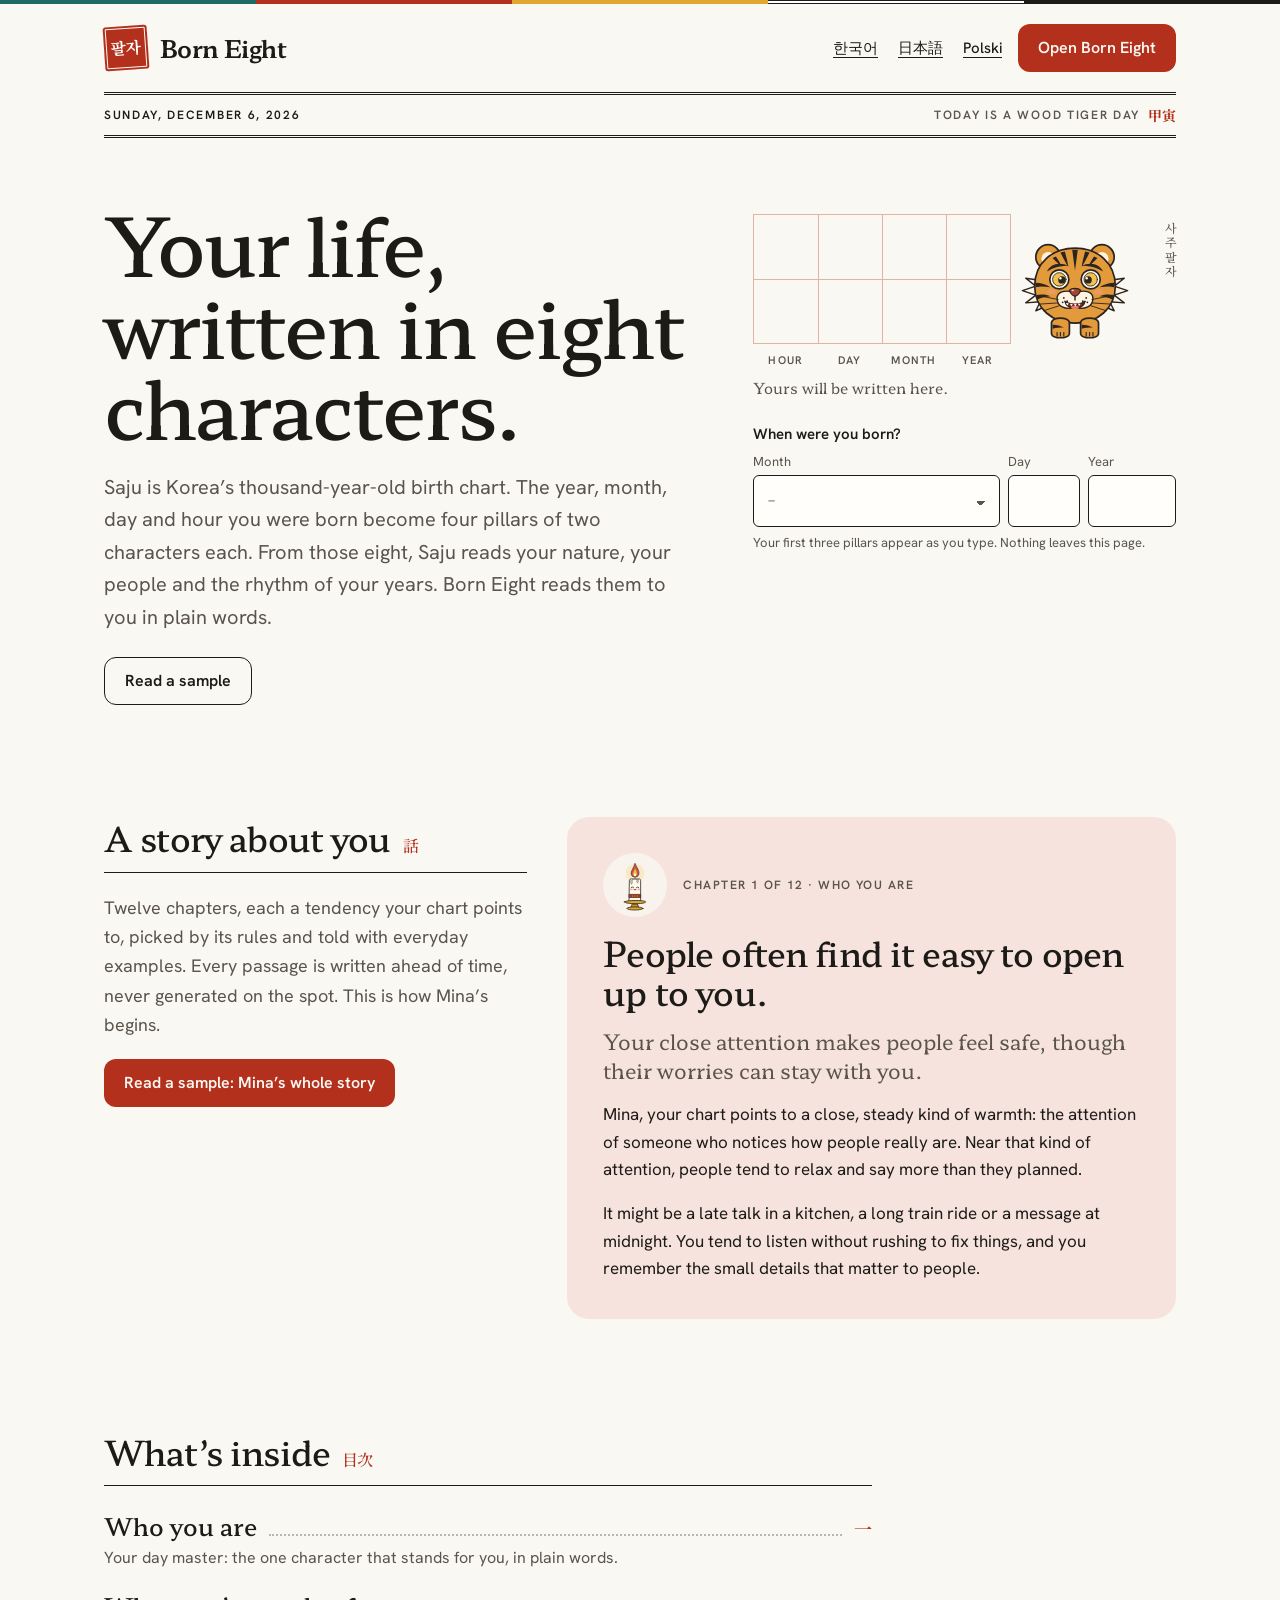
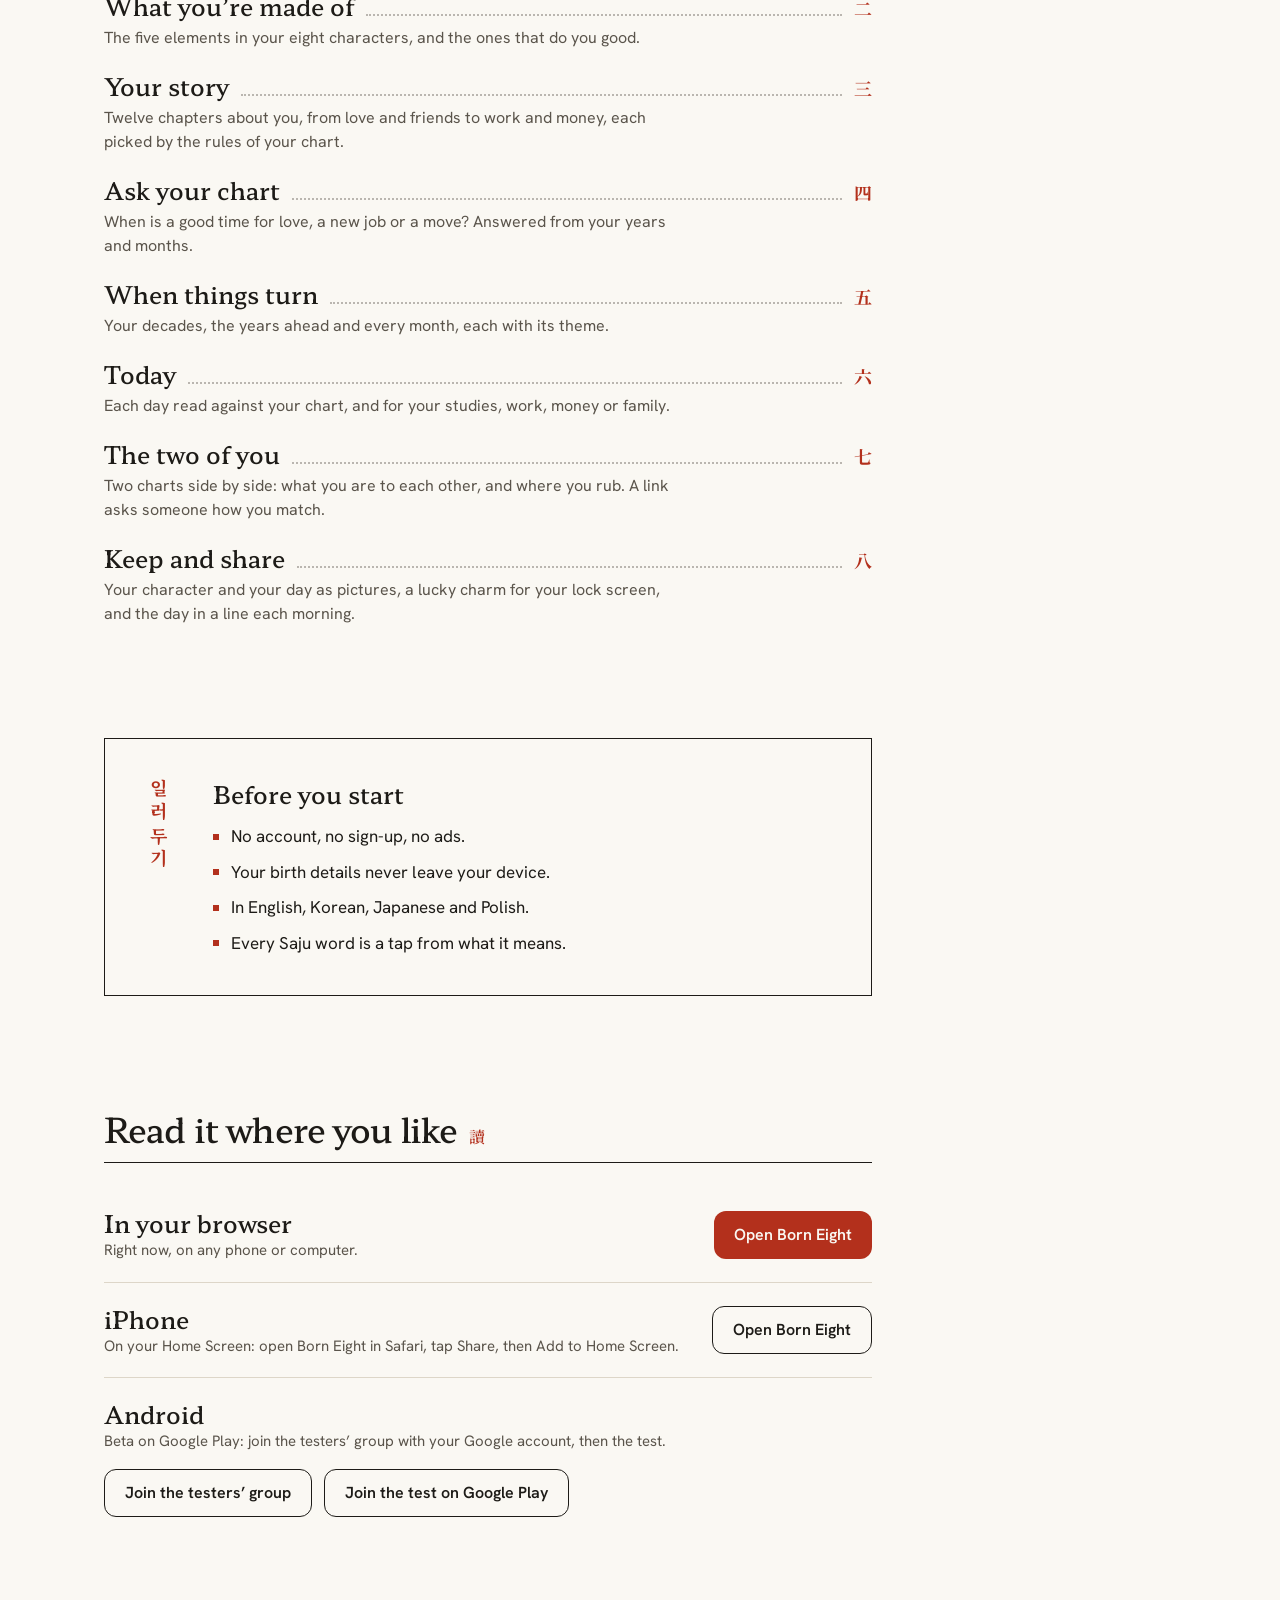
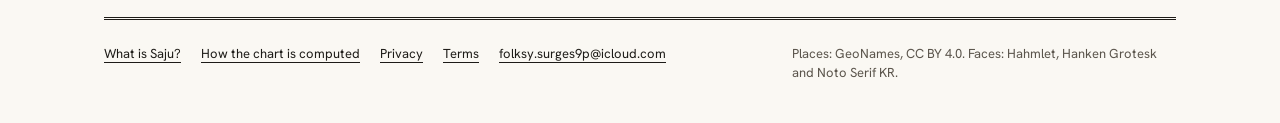
==== commit 78f08ba1: "Build 4e6e43b" ====
--- a/index.html
+++ b/index.html
@@ -4,13 +4,13 @@
     <meta charset="UTF-8" />
     <meta name="viewport" content="width=device-width, initial-scale=1.0, viewport-fit=cover" />
     <meta name="theme-color" content="#faf8f3" />
-    <title>Palja · Your Korean birth chart, in plain words</title>
-    <meta name="description" content="Palja reads Saju (사주), Korea’s traditional birth chart, in plain words. See your first pillars as you type your birthday, then read the whole chart in plain words, and a story about you in twelve chapters, in English, Korean, Japanese or Polish. No account; your birth details never leave your device." />
+    <title>Born Eight · Your Korean birth chart, in plain words</title>
+    <meta name="description" content="Born Eight reads Saju (사주), Korea’s traditional birth chart, in plain words. See your first pillars as you type your birthday, then read the whole chart in plain words, and a story about you in twelve chapters, in English, Korean, Japanese or Polish. No account; your birth details never leave your device." />
     <meta name="author" content="Vardius" />
-    <meta property="og:title" content="Palja · Your life, written in eight characters" />
+    <meta property="og:title" content="Born Eight · Your life, written in eight characters" />
     <meta property="og:description" content="Korea’s traditional birth chart, read to you in plain words. No account; your birth details never leave your device." />
     <meta property="og:type" content="website" />
-    <meta property="og:url" content="https://getpalja.app/" />
+    <meta property="og:url" content="https://borneight.com/" />
     <link rel="icon" type="image/svg+xml" href="/icon.svg" />
     <link rel="apple-touch-icon" href="/apple-touch-icon.png" />
     <link rel="manifest" href="/manifest.json" />
@@ -22,10 +22,10 @@
         if (/[?&]p?d=/.test(q) || /^#(chart|match)/.test(h)) location.replace('app/' + q + h);
       })();
     </script>
-    <script type="module" crossorigin src="/assets/index-CQ14cqUe.js"></script>
-    <link rel="modulepreload" crossorigin href="/assets/index-CtfxrRYP.js">
-    <link rel="modulepreload" crossorigin href="/assets/textZoom-Qe_QjoWQ.js">
-    <link rel="stylesheet" crossorigin href="/assets/index-C18VCjMV.css">
+    <script type="module" crossorigin src="/assets/index-CUm6oCy1.js"></script>
+    <link rel="modulepreload" crossorigin href="/assets/index-CM7oDHs1.js">
+    <link rel="modulepreload" crossorigin href="/assets/textZoom--POM77x5.js">
+    <link rel="stylesheet" crossorigin href="/assets/index-O_KQbiNB.css">
     <link rel="stylesheet" crossorigin href="/assets/textZoom-BVEE__nB.css">
   </head>
   <body>
--- a/assets/index-O_KQbiNB.css
+++ b/assets/index-O_KQbiNB.css
@@ -0,0 +1 @@
+@font-face{font-family:Hahmlet Variable;font-style:normal;font-display:swap;font-weight:100 900;src:url(/assets/hahmlet-2-wght-normal-dvwkzWsk.woff2) format("woff2-variations");unicode-range:U+d723-d728,U+d72a-d733,U+d735-d748,U+d74a-d74f,U+d752-d753,U+d755-d757,U+d75a-d75f,U+d762-d764,U+d766-d768,U+d76a-d76b,U+d76d-d76f,U+d771-d787,U+d789-d78b,U+d78d-d78f,U+d791-d797,U+d79a,U+d79c,U+d79e-d7a3,U+f900-f909,U+f90b-f92e}@font-face{font-family:Hahmlet Variable;font-style:normal;font-display:swap;font-weight:100 900;src:url(/assets/hahmlet-3-wght-normal-DerNkb9i.woff2) format("woff2-variations");unicode-range:U+d679-d68b,U+d68e-d69e,U+d6a0,U+d6a2-d6a7,U+d6a9-d6c3,U+d6c6-d6c7,U+d6c9-d6cb,U+d6cd-d6d3,U+d6d5-d6d6,U+d6d8-d6e3,U+d6e5-d6e7,U+d6e9-d6fb,U+d6fd-d717,U+d719-d71f,U+d721-d722}@font-face{font-family:Hahmlet Variable;font-style:normal;font-display:swap;font-weight:100 900;src:url(/assets/hahmlet-4-wght-normal-BKp5SRSY.woff2) format("woff2-variations");unicode-range:U+d5bc-d5c7,U+d5ca-d5cb,U+d5cd-d5cf,U+d5d1-d5d7,U+d5d9-d5da,U+d5dc,U+d5de-d5e3,U+d5e6-d5e7,U+d5e9-d5eb,U+d5ed-d5f6,U+d5f8,U+d5fa-d5ff,U+d602-d603,U+d605-d607,U+d609-d60f,U+d612-d613,U+d616-d61b,U+d61d-d637,U+d63a-d63b,U+d63d-d63f,U+d641-d647,U+d64a-d64c,U+d64e-d653,U+d656-d657,U+d659-d65b,U+d65d-d666,U+d668,U+d66a-d678}@font-face{font-family:Hahmlet Variable;font-style:normal;font-display:swap;font-weight:100 900;src:url(/assets/hahmlet-5-wght-normal-BYKsVG4a.woff2) format("woff2-variations");unicode-range:U+d507,U+d509-d50b,U+d50d-d513,U+d515-d53b,U+d53e-d53f,U+d541-d543,U+d545-d54c,U+d54e,U+d550,U+d552-d557,U+d55a-d55b,U+d55d-d55f,U+d561-d564,U+d566-d567,U+d56a,U+d56c,U+d56e-d573,U+d576-d577,U+d579-d583,U+d585-d586,U+d58a-d5a4,U+d5a6-d5bb}@font-face{font-family:Hahmlet Variable;font-style:normal;font-display:swap;font-weight:100 900;src:url(/assets/hahmlet-6-wght-normal-T-2DT_xF.woff2) format("woff2-variations");unicode-range:U+d464-d477,U+d47a-d47b,U+d47d-d47f,U+d481-d487,U+d489-d48a,U+d48c,U+d48e-d4e7,U+d4e9-d503,U+d505-d506}@font-face{font-family:Hahmlet Variable;font-style:normal;font-display:swap;font-weight:100 900;src:url(/assets/hahmlet-7-wght-normal-BNYW21md.woff2) format("woff2-variations");unicode-range:U+d3bf-d3c7,U+d3ca-d3cf,U+d3d1-d3eb,U+d3ee-d3ef,U+d3f1-d3f3,U+d3f5-d3fb,U+d3fd-d400,U+d402-d45b,U+d45d-d463}@font-face{font-family:Hahmlet Variable;font-style:normal;font-display:swap;font-weight:100 900;src:url(/assets/hahmlet-8-wght-normal-D4p2pwwk.woff2) format("woff2-variations");unicode-range:U+d2ff,U+d302-d304,U+d306-d30b,U+d30f,U+d311-d313,U+d315-d31b,U+d31e,U+d322-d324,U+d326-d327,U+d32a-d32b,U+d32d-d32f,U+d331-d337,U+d339-d33c,U+d33e-d37b,U+d37e-d37f,U+d381-d383,U+d385-d38b,U+d38e-d390,U+d392-d397,U+d39a-d39b,U+d39d-d39f,U+d3a1-d3a7,U+d3a9-d3aa,U+d3ac,U+d3ae-d3b3,U+d3b5-d3b7,U+d3b9-d3bb,U+d3bd-d3be}@font-face{font-family:Hahmlet Variable;font-style:normal;font-display:swap;font-weight:100 900;src:url(/assets/hahmlet-9-wght-normal-k_Z3DCe7.woff2) format("woff2-variations");unicode-range:U+d257-d27f,U+d281-d29b,U+d29d-d29f,U+d2a1-d2ab,U+d2ad-d2b7,U+d2ba-d2bb,U+d2bd-d2bf,U+d2c1-d2c7,U+d2c9-d2ef,U+d2f2-d2f3,U+d2f5-d2f7,U+d2f9-d2fe}@font-face{font-family:Hahmlet Variable;font-style:normal;font-display:swap;font-weight:100 900;src:url(/assets/hahmlet-10-wght-normal-ByguBLXH.woff2) format("woff2-variations");unicode-range:U+d1b4,U+d1b6-d1f3,U+d1f5-d22b,U+d22e-d22f,U+d231-d233,U+d235-d23b,U+d23d-d240,U+d242-d256}@font-face{font-family:Hahmlet Variable;font-style:normal;font-display:swap;font-weight:100 900;src:url(/assets/hahmlet-11-wght-normal-CjEj-vQC.woff2) format("woff2-variations");unicode-range:U+d105-d12f,U+d132-d133,U+d135-d137,U+d139-d13f,U+d141-d142,U+d144,U+d146-d14b,U+d14e-d14f,U+d151-d153,U+d155-d15b,U+d15e-d187,U+d189-d19f,U+d1a2-d1a3,U+d1a5-d1a7,U+d1a9-d1af,U+d1b2-d1b3}@font-face{font-family:Hahmlet Variable;font-style:normal;font-display:swap;font-weight:100 900;src:url(/assets/hahmlet-12-wght-normal-CMdc4vuV.woff2) format("woff2-variations");unicode-range:U+d04b-d04f,U+d051-d057,U+d059-d06b,U+d06d-d06f,U+d071-d073,U+d075-d07b,U+d07e-d0a3,U+d0a6-d0a7,U+d0a9-d0ab,U+d0ad-d0b3,U+d0b6,U+d0b8,U+d0ba-d0bf,U+d0c2-d0c3,U+d0c5-d0c7,U+d0c9-d0cf,U+d0d2,U+d0d6-d0db,U+d0de-d0df,U+d0e1-d0e3,U+d0e5-d0eb,U+d0ee-d0f0,U+d0f2-d104}@font-face{font-family:Hahmlet Variable;font-style:normal;font-display:swap;font-weight:100 900;src:url(/assets/hahmlet-13-wght-normal-DNAnLK2c.woff2) format("woff2-variations");unicode-range:U+cfa2-cfc3,U+cfc5-cfdf,U+cfe2-cfe3,U+cfe5-cfe7,U+cfe9-cff4,U+cff6-cffb,U+cffd-cfff,U+d001-d003,U+d005-d017,U+d019-d033,U+d036-d037,U+d039-d03b,U+d03d-d04a}@font-face{font-family:Hahmlet Variable;font-style:normal;font-display:swap;font-weight:100 900;src:url(/assets/hahmlet-14-wght-normal-EjstiYC_.woff2) format("woff2-variations");unicode-range:U+cef0-cef3,U+cef6,U+cef9-ceff,U+cf01-cf03,U+cf05-cf07,U+cf09-cf0f,U+cf11-cf12,U+cf14-cf1b,U+cf1d-cf1f,U+cf21-cf2f,U+cf31-cf53,U+cf56-cf57,U+cf59-cf5b,U+cf5d-cf63,U+cf66,U+cf68,U+cf6a-cf6f,U+cf71-cf84,U+cf86-cf8b,U+cf8d-cfa1}@font-face{font-family:Hahmlet Variable;font-style:normal;font-display:swap;font-weight:100 900;src:url(/assets/hahmlet-15-wght-normal-DP61H6Zq.woff2) format("woff2-variations");unicode-range:U+ce3c-ce57,U+ce5a-ce5b,U+ce5d-ce5f,U+ce61-ce67,U+ce6a,U+ce6c,U+ce6e-ce73,U+ce76-ce77,U+ce79-ce7b,U+ce7d-ce83,U+ce85-ce88,U+ce8a-ce8f,U+ce91-ce93,U+ce95-ce97,U+ce99-ce9f,U+cea2,U+cea4-ceab,U+cead-cee3,U+cee6-cee7,U+cee9-ceeb,U+ceed-ceef}@font-face{font-family:Hahmlet Variable;font-style:normal;font-display:swap;font-weight:100 900;src:url(/assets/hahmlet-16-wght-normal-CrYYoKYs.woff2) format("woff2-variations");unicode-range:U+cd92-cd93,U+cd96-cd97,U+cd99-cd9b,U+cd9d-cda3,U+cda6-cda8,U+cdaa-cdaf,U+cdb1-cdc3,U+cdc5-cdcb,U+cdcd-cde7,U+cde9-ce03,U+ce05-ce1f,U+ce22-ce34,U+ce36-ce3b}@font-face{font-family:Hahmlet Variable;font-style:normal;font-display:swap;font-weight:100 900;src:url(/assets/hahmlet-17-wght-normal-q_-CKcx6.woff2) format("woff2-variations");unicode-range:U+ccef-cd07,U+cd0a-cd0b,U+cd0d-cd1a,U+cd1c,U+cd1e-cd2b,U+cd2d-cd5b,U+cd5d-cd77,U+cd79-cd91}@font-face{font-family:Hahmlet Variable;font-style:normal;font-display:swap;font-weight:100 900;src:url(/assets/hahmlet-18-wght-normal-BLCbfjIf.woff2) format("woff2-variations");unicode-range:U+cc3f-cc43,U+cc46-cc47,U+cc49-cc4b,U+cc4d-cc53,U+cc55-cc58,U+cc5a-cc5f,U+cc61-cc97,U+cc9a-cc9b,U+cc9d-cc9f,U+cca1-cca7,U+ccaa,U+ccac,U+ccae-ccb3,U+ccb6-ccb7,U+ccb9-ccbb,U+ccbd-cccf,U+ccd1-cce3,U+cce5-ccee}@font-face{font-family:Hahmlet Variable;font-style:normal;font-display:swap;font-weight:100 900;src:url(/assets/hahmlet-19-wght-normal-DNss3m_s.woff2) format("woff2-variations");unicode-range:U+cb91-cbd3,U+cbd5-cbe3,U+cbe5-cc0b,U+cc0e-cc0f,U+cc11-cc13,U+cc15-cc1b,U+cc1d-cc20,U+cc23-cc27,U+cc2a-cc2b,U+cc2d,U+cc2f,U+cc31-cc37,U+cc3a,U+cc3c}@font-face{font-family:Hahmlet Variable;font-style:normal;font-display:swap;font-weight:100 900;src:url(/assets/hahmlet-20-wght-normal-BoeyyDt5.woff2) format("woff2-variations");unicode-range:U+caf4-cb47,U+cb4a-cb90}@font-face{font-family:Hahmlet Variable;font-style:normal;font-display:swap;font-weight:100 900;src:url(/assets/hahmlet-21-wght-normal-BmuxceT0.woff2) format("woff2-variations");unicode-range:U+ca4a-ca4b,U+ca4e-ca4f,U+ca51-ca53,U+ca55-ca5b,U+ca5d-ca60,U+ca62-ca83,U+ca85-cabb,U+cabe-cabf,U+cac1-cac3,U+cac5-cacb,U+cacd-cad0,U+cad2,U+cad4-cad8,U+cada-caf3}@font-face{font-family:Hahmlet Variable;font-style:normal;font-display:swap;font-weight:100 900;src:url(/assets/hahmlet-22-wght-normal-DK2iRHut.woff2) format("woff2-variations");unicode-range:U+c996-c997,U+c99a-c99c,U+c99e-c9bf,U+c9c2-c9c3,U+c9c5-c9c7,U+c9c9-c9cf,U+c9d2,U+c9d4,U+c9d7-c9d8,U+c9db,U+c9de-c9df,U+c9e1-c9e3,U+c9e5-c9e6,U+c9e8-c9eb,U+c9ee-c9f0,U+c9f2-c9f7,U+c9f9-ca0b,U+ca0d-ca28,U+ca2a-ca49}@font-face{font-family:Hahmlet Variable;font-style:normal;font-display:swap;font-weight:100 900;src:url(/assets/hahmlet-23-wght-normal-BndvK2bW.woff2) format("woff2-variations");unicode-range:U+c8e9-c8f4,U+c8f6-c8fb,U+c8fe-c8ff,U+c901-c903,U+c905-c90b,U+c90e-c910,U+c912-c917,U+c919-c92b,U+c92d-c94f,U+c951-c953,U+c955-c96b,U+c96d-c973,U+c975-c987,U+c98a-c98b,U+c98d-c98f,U+c991-c995}@font-face{font-family:Hahmlet Variable;font-style:normal;font-display:swap;font-weight:100 900;src:url(/assets/hahmlet-24-wght-normal-BQ8epJJo.woff2) format("woff2-variations");unicode-range:U+c841-c84b,U+c84d-c86f,U+c872-c873,U+c875-c877,U+c879-c87f,U+c882-c884,U+c887-c88a,U+c88d-c8c3,U+c8c5-c8df,U+c8e1-c8e8}@font-face{font-family:Hahmlet Variable;font-style:normal;font-display:swap;font-weight:100 900;src:url(/assets/hahmlet-25-wght-normal-CNAf6qbj.woff2) format("woff2-variations");unicode-range:U+c779-c77b,U+c77e-c782,U+c786,U+c78b,U+c78d,U+c78f,U+c792-c793,U+c795,U+c797,U+c799-c79f,U+c7a2,U+c7a7-c7ab,U+c7ae-c7bb,U+c7bd-c7c0,U+c7c2-c7c7,U+c7c9-c7dc,U+c7de-c7ff,U+c802-c803,U+c805-c807,U+c809,U+c80b-c80f,U+c812,U+c814,U+c817-c81b,U+c81e-c81f,U+c821-c823,U+c825-c82e,U+c830-c837,U+c839-c83b,U+c83d-c840}@font-face{font-family:Hahmlet Variable;font-style:normal;font-display:swap;font-weight:100 900;src:url(/assets/hahmlet-26-wght-normal-CSA0MQ0M.woff2) format("woff2-variations");unicode-range:U+c6bb-c6bf,U+c6c2,U+c6c4,U+c6c6-c6cb,U+c6ce-c6cf,U+c6d1-c6d3,U+c6d5-c6db,U+c6dd-c6df,U+c6e1-c6e7,U+c6e9-c6eb,U+c6ed-c6ef,U+c6f1-c6f8,U+c6fa-c703,U+c705-c707,U+c709-c70b,U+c70d-c716,U+c718,U+c71a-c71f,U+c722-c723,U+c725-c727,U+c729-c734,U+c736-c73b,U+c73e-c73f,U+c741-c743,U+c745-c74b,U+c74e-c750,U+c752-c757,U+c759-c773,U+c776-c777}@font-face{font-family:Hahmlet Variable;font-style:normal;font-display:swap;font-weight:100 900;src:url(/assets/hahmlet-27-wght-normal-e6T0NXEY.woff2) format("woff2-variations");unicode-range:U+c5f5-c5fb,U+c5fe,U+c602-c605,U+c607,U+c609-c60f,U+c611-c61a,U+c61c-c623,U+c626-c627,U+c629-c62b,U+c62d,U+c62f-c632,U+c636,U+c638,U+c63a-c63f,U+c642-c643,U+c645-c647,U+c649-c652,U+c656-c65b,U+c65d-c65f,U+c661-c663,U+c665-c677,U+c679-c67b,U+c67d-c693,U+c696-c697,U+c699-c69b,U+c69d-c6a3,U+c6a6,U+c6a8,U+c6aa-c6af,U+c6b2-c6b3,U+c6b5-c6b7,U+c6b9-c6ba}@font-face{font-family:Hahmlet Variable;font-style:normal;font-display:swap;font-weight:100 900;src:url(/assets/hahmlet-28-wght-normal-N0hS2Rna.woff2) format("woff2-variations");unicode-range:U+c517-c527,U+c52a-c52b,U+c52d-c52f,U+c531-c538,U+c53a,U+c53c,U+c53e-c543,U+c546-c547,U+c54b,U+c54d-c552,U+c556,U+c55a-c55b,U+c55d,U+c55f,U+c562-c563,U+c565-c567,U+c569-c56f,U+c572,U+c574,U+c576-c57b,U+c57e-c57f,U+c581-c583,U+c585-c586,U+c588-c58b,U+c58e,U+c590,U+c592-c596,U+c599-c5b3,U+c5b6-c5b7,U+c5ba,U+c5be-c5c3,U+c5ca-c5cb,U+c5cd,U+c5cf,U+c5d2-c5d3,U+c5d5-c5d7,U+c5d9-c5df,U+c5e1-c5e2,U+c5e4,U+c5e6-c5eb,U+c5ef,U+c5f1-c5f3}@font-face{font-family:Hahmlet Variable;font-style:normal;font-display:swap;font-weight:100 900;src:url(/assets/hahmlet-29-wght-normal-DylLelti.woff2) format("woff2-variations");unicode-range:U+c475-c4ef,U+c4f2-c4f3,U+c4f5-c4f7,U+c4f9-c4ff,U+c502-c50b,U+c50d-c516}@font-face{font-family:Hahmlet Variable;font-style:normal;font-display:swap;font-weight:100 900;src:url(/assets/hahmlet-30-wght-normal-BrB5DUXj.woff2) format("woff2-variations");unicode-range:U+c3d0-c3d7,U+c3da-c3db,U+c3dd-c3de,U+c3e1-c3ec,U+c3ee-c3f3,U+c3f5-c42b,U+c42d-c463,U+c466-c474}@font-face{font-family:Hahmlet Variable;font-style:normal;font-display:swap;font-weight:100 900;src:url(/assets/hahmlet-31-wght-normal-Bg0yKvEj.woff2) format("woff2-variations");unicode-range:U+c32b-c367,U+c36a-c36b,U+c36d-c36f,U+c371-c377,U+c37a-c37b,U+c37e-c383,U+c385-c387,U+c389-c3cf}@font-face{font-family:Hahmlet Variable;font-style:normal;font-display:swap;font-weight:100 900;src:url(/assets/hahmlet-32-wght-normal-b2_WM187.woff2) format("woff2-variations");unicode-range:U+c26a-c26b,U+c26d-c26f,U+c271-c273,U+c275-c27b,U+c27e-c287,U+c289-c28f,U+c291-c297,U+c299-c29a,U+c29c-c2a3,U+c2a5-c2a7,U+c2a9-c2ab,U+c2ad-c2b3,U+c2b6,U+c2b8,U+c2ba-c2bb,U+c2bd-c2db,U+c2de-c2df,U+c2e1-c2e2,U+c2e5-c2ea,U+c2ee,U+c2f0,U+c2f2-c2f5,U+c2f7,U+c2fa-c2fb,U+c2fd-c2ff,U+c301-c307,U+c309-c30c,U+c30e-c312,U+c315-c323,U+c325-c328,U+c32a}@font-face{font-family:Hahmlet Variable;font-style:normal;font-display:swap;font-weight:100 900;src:url(/assets/hahmlet-33-wght-normal-BIv3pFrf.woff2) format("woff2-variations");unicode-range:U+c1bc-c1c3,U+c1c5-c1df,U+c1e1-c1fb,U+c1fd-c203,U+c205-c20c,U+c20e,U+c210-c217,U+c21a-c21b,U+c21d-c21e,U+c221-c227,U+c229-c22a,U+c22c,U+c22e,U+c230,U+c233-c24f,U+c251-c257,U+c259-c269}@font-face{font-family:Hahmlet Variable;font-style:normal;font-display:swap;font-weight:100 900;src:url(/assets/hahmlet-34-wght-normal-zZwlEyRN.woff2) format("woff2-variations");unicode-range:U+c101-c11b,U+c11f,U+c121-c123,U+c125-c12b,U+c12e,U+c132-c137,U+c13a-c13b,U+c13d-c13f,U+c141-c147,U+c14a,U+c14c-c153,U+c155-c157,U+c159-c15b,U+c15d-c166,U+c169-c16f,U+c171-c177,U+c179-c18b,U+c18e-c18f,U+c191-c193,U+c195-c19b,U+c19d-c19e,U+c1a0,U+c1a2-c1a4,U+c1a6-c1bb}@font-face{font-family:Hahmlet Variable;font-style:normal;font-display:swap;font-weight:100 900;src:url(/assets/hahmlet-35-wght-normal-BJ5oj5Ee.woff2) format("woff2-variations");unicode-range:U+c049-c057,U+c059-c05b,U+c05d-c05f,U+c061-c067,U+c069-c08f,U+c091-c0ab,U+c0ae-c0af,U+c0b1-c0b3,U+c0b5,U+c0b7-c0bb,U+c0be,U+c0c2-c0c7,U+c0ca-c0cb,U+c0cd-c0cf,U+c0d1-c0d7,U+c0d9-c0da,U+c0dc,U+c0de-c0e3,U+c0e5-c0eb,U+c0ed-c0f3,U+c0f6,U+c0f8,U+c0fa-c0ff}@font-face{font-family:Hahmlet Variable;font-style:normal;font-display:swap;font-weight:100 900;src:url(/assets/hahmlet-36-wght-normal-B3AtvpEN.woff2) format("woff2-variations");unicode-range:U+bfa7-bfaf,U+bfb1-bfc4,U+bfc6-bfcb,U+bfce-bfcf,U+bfd1-bfd3,U+bfd5-bfdb,U+bfdd-c048}@font-face{font-family:Hahmlet Variable;font-style:normal;font-display:swap;font-weight:100 900;src:url(/assets/hahmlet-37-wght-normal-l-dyPZZv.woff2) format("woff2-variations");unicode-range:U+bf07,U+bf09-bf3f,U+bf41-bf4f,U+bf52-bf54,U+bf56-bfa6}@font-face{font-family:Hahmlet Variable;font-style:normal;font-display:swap;font-weight:100 900;src:url(/assets/hahmlet-38-wght-normal-Dwkcn5Cp.woff2) format("woff2-variations");unicode-range:U+be56,U+be58,U+be5c-be5f,U+be62-be63,U+be65-be67,U+be69-be74,U+be76-be7b,U+be7e-be7f,U+be81-be8e,U+be90,U+be92-bea7,U+bea9-becf,U+bed2-bed3,U+bed5-bed6,U+bed9-bee3,U+bee6-bf06}@font-face{font-family:Hahmlet Variable;font-style:normal;font-display:swap;font-weight:100 900;src:url(/assets/hahmlet-39-wght-normal-CGkgidyS.woff2) format("woff2-variations");unicode-range:U+bdb0-bdd3,U+bdd5-bdef,U+bdf1-be0b,U+be0d-be0f,U+be11-be13,U+be15-be43,U+be46-be47,U+be49-be4b,U+be4d-be53}@font-face{font-family:Hahmlet Variable;font-style:normal;font-display:swap;font-weight:100 900;src:url(/assets/hahmlet-40-wght-normal-BAqIE5B7.woff2) format("woff2-variations");unicode-range:U+bd03,U+bd06,U+bd08,U+bd0a-bd0f,U+bd11-bd22,U+bd25-bd47,U+bd49-bd58,U+bd5a-bd7f,U+bd82-bd83,U+bd85-bd87,U+bd8a-bd8f,U+bd91-bd92,U+bd94,U+bd96-bd98,U+bd9a-bdaf}@font-face{font-family:Hahmlet Variable;font-style:normal;font-display:swap;font-weight:100 900;src:url(/assets/hahmlet-41-wght-normal-YYDavDas.woff2) format("woff2-variations");unicode-range:U+bc4e-bc83,U+bc86-bc87,U+bc89-bc8b,U+bc8d-bc93,U+bc96,U+bc98,U+bc9b-bc9f,U+bca2-bca3,U+bca5-bca7,U+bca9-bcb2,U+bcb4-bcbb,U+bcbe-bcbf,U+bcc1-bcc3,U+bcc5-bccc,U+bcce-bcd0,U+bcd2-bcd4,U+bcd6-bcf3,U+bcf7,U+bcf9-bcfb,U+bcfd-bd02}@font-face{font-family:Hahmlet Variable;font-style:normal;font-display:swap;font-weight:100 900;src:url(/assets/hahmlet-42-wght-normal-CGUNtRdl.woff2) format("woff2-variations");unicode-range:U+bb90-bba3,U+bba5-bbab,U+bbad-bbbf,U+bbc1-bbf7,U+bbfa-bbfb,U+bbfd-bbfe,U+bc01-bc07,U+bc09-bc0a,U+bc0e,U+bc10,U+bc12-bc13,U+bc17,U+bc19-bc1a,U+bc1e,U+bc20-bc23,U+bc26,U+bc28,U+bc2a-bc2c,U+bc2e-bc2f,U+bc32-bc33,U+bc35-bc37,U+bc39-bc3f,U+bc41-bc42,U+bc44,U+bc46-bc48,U+bc4a-bc4d}@font-face{font-family:Hahmlet Variable;font-style:normal;font-display:swap;font-weight:100 900;src:url(/assets/hahmlet-43-wght-normal-BMDozne9.woff2) format("woff2-variations");unicode-range:U+bae6-bafb,U+bafd-bb17,U+bb19-bb33,U+bb37,U+bb39-bb3a,U+bb3d-bb43,U+bb45-bb46,U+bb48,U+bb4a-bb4f,U+bb51-bb53,U+bb55-bb57,U+bb59-bb62,U+bb64-bb8f}@font-face{font-family:Hahmlet Variable;font-style:normal;font-display:swap;font-weight:100 900;src:url(/assets/hahmlet-44-wght-normal-DzYH5GfT.woff2) format("woff2-variations");unicode-range:U+ba30-ba37,U+ba3a-ba3b,U+ba3d-ba3f,U+ba41-ba47,U+ba49-ba4a,U+ba4c,U+ba4e-ba53,U+ba56-ba57,U+ba59-ba5b,U+ba5d-ba63,U+ba65-ba66,U+ba68-ba6f,U+ba71-ba73,U+ba75-ba77,U+ba79-ba84,U+ba86,U+ba88-baa7,U+baaa,U+baad-baaf,U+bab1-bab7,U+baba,U+babc,U+babe-bae5}@font-face{font-family:Hahmlet Variable;font-style:normal;font-display:swap;font-weight:100 900;src:url(/assets/hahmlet-45-wght-normal-DG7HikrP.woff2) format("woff2-variations");unicode-range:U+b96e-b973,U+b976-b977,U+b979-b97b,U+b97d-b983,U+b986,U+b988,U+b98a-b98d,U+b98f-b9ab,U+b9ae-b9af,U+b9b1-b9b3,U+b9b5-b9bb,U+b9be,U+b9c0,U+b9c2-b9c7,U+b9ca-b9cb,U+b9cd,U+b9d2-b9d7,U+b9da,U+b9dc,U+b9df-b9e0,U+b9e2,U+b9e6-b9e7,U+b9e9-b9f3,U+b9f6,U+b9f8,U+b9fb-ba2f}@font-face{font-family:Hahmlet Variable;font-style:normal;font-display:swap;font-weight:100 900;src:url(/assets/hahmlet-46-wght-normal-DHGnex_8.woff2) format("woff2-variations");unicode-range:U+b8bf-b8cb,U+b8cd-b8e0,U+b8e2-b8e7,U+b8ea-b8eb,U+b8ed-b8ef,U+b8f1-b8f7,U+b8fa,U+b8fc,U+b8fe-b903,U+b905-b917,U+b919-b91f,U+b921-b93b,U+b93d-b957,U+b95a-b95b,U+b95d-b95f,U+b961-b967,U+b969-b96c}@font-face{font-family:Hahmlet Variable;font-style:normal;font-display:swap;font-weight:100 900;src:url(/assets/hahmlet-47-wght-normal-BKmuK3ka.woff2) format("woff2-variations");unicode-range:U+b80d-b80f,U+b811-b817,U+b81a,U+b81c-b823,U+b826-b827,U+b829-b82b,U+b82d-b833,U+b836,U+b83a-b83f,U+b841-b85b,U+b85e-b85f,U+b861-b863,U+b865-b86b,U+b86e,U+b870,U+b872-b8af,U+b8b1-b8be}@font-face{font-family:Hahmlet Variable;font-style:normal;font-display:swap;font-weight:100 900;src:url(/assets/hahmlet-48-wght-normal-w3rH95Sa.woff2) format("woff2-variations");unicode-range:U+b74d-b75f,U+b761-b763,U+b765-b774,U+b776-b77b,U+b77e-b77f,U+b781-b783,U+b785-b78b,U+b78e,U+b792-b796,U+b79a-b79b,U+b79d-b7a7,U+b7aa,U+b7ae-b7b3,U+b7b6-b7c8,U+b7ca-b7eb,U+b7ee-b7ef,U+b7f1-b7f3,U+b7f5-b7fb,U+b7fe,U+b802-b806,U+b80a-b80b}@font-face{font-family:Hahmlet Variable;font-style:normal;font-display:swap;font-weight:100 900;src:url(/assets/hahmlet-49-wght-normal-428PZnSa.woff2) format("woff2-variations");unicode-range:U+b6a7-b6aa,U+b6ac-b6b0,U+b6b2-b6ef,U+b6f1-b727,U+b72a-b72b,U+b72d-b72e,U+b731-b737,U+b739-b73a,U+b73c-b743,U+b745-b74c}@font-face{font-family:Hahmlet Variable;font-style:normal;font-display:swap;font-weight:100 900;src:url(/assets/hahmlet-50-wght-normal-gSQxxw0I.woff2) format("woff2-variations");unicode-range:U+b605-b60f,U+b612-b617,U+b619-b624,U+b626-b69b,U+b69e-b6a3,U+b6a5-b6a6}@font-face{font-family:Hahmlet Variable;font-style:normal;font-display:swap;font-weight:100 900;src:url(/assets/hahmlet-51-wght-normal-BG1P9LkE.woff2) format("woff2-variations");unicode-range:U+b55f,U+b562-b583,U+b585-b59f,U+b5a2-b5a3,U+b5a5-b5a7,U+b5a9-b5b2,U+b5b5-b5ba,U+b5bd-b604}@font-face{font-family:Hahmlet Variable;font-style:normal;font-display:swap;font-weight:100 900;src:url(/assets/hahmlet-52-wght-normal-DcVIWChE.woff2) format("woff2-variations");unicode-range:U+b4a5-b4b6,U+b4b8-b4bf,U+b4c1-b4c7,U+b4c9-b4db,U+b4de-b4df,U+b4e1-b4e2,U+b4e5-b4eb,U+b4ee,U+b4f0,U+b4f2-b513,U+b516-b517,U+b519-b51a,U+b51d-b523,U+b526,U+b528,U+b52b-b52f,U+b532-b533,U+b535-b537,U+b539-b53f,U+b541-b544,U+b546-b54b,U+b54d-b54f,U+b551-b55b,U+b55d-b55e}@font-face{font-family:Hahmlet Variable;font-style:normal;font-display:swap;font-weight:100 900;src:url(/assets/hahmlet-53-wght-normal-BIb8pOoO.woff2) format("woff2-variations");unicode-range:U+b3f8-b3fb,U+b3fd-b40f,U+b411-b417,U+b419-b41b,U+b41d-b41f,U+b421-b427,U+b42a-b42b,U+b42d-b44f,U+b452-b453,U+b455-b457,U+b459-b45f,U+b462-b464,U+b466-b46b,U+b46d-b47f,U+b481-b4a3}@font-face{font-family:Hahmlet Variable;font-style:normal;font-display:swap;font-weight:100 900;src:url(/assets/hahmlet-54-wght-normal-DW7-QG1U.woff2) format("woff2-variations");unicode-range:U+b342-b353,U+b356-b357,U+b359-b35b,U+b35d-b35e,U+b360-b363,U+b366,U+b368,U+b36a-b36d,U+b36f,U+b372-b373,U+b375-b377,U+b379-b37f,U+b381-b382,U+b384,U+b386-b38b,U+b38d-b3c3,U+b3c6-b3c7,U+b3c9-b3ca,U+b3cd-b3d3,U+b3d6,U+b3d8,U+b3da-b3f7}@font-face{font-family:Hahmlet Variable;font-style:normal;font-display:swap;font-weight:100 900;src:url(/assets/hahmlet-55-wght-normal-CwdkrpUd.woff2) format("woff2-variations");unicode-range:U+b27c-b283,U+b285-b28f,U+b292-b293,U+b295-b297,U+b29a-b29f,U+b2a1-b2a4,U+b2a7-b2a9,U+b2ab,U+b2ad-b2c7,U+b2ca-b2cb,U+b2cd-b2cf,U+b2d1-b2d7,U+b2da,U+b2dc,U+b2de-b2e3,U+b2e7,U+b2e9-b2ea,U+b2ef-b2f3,U+b2f6,U+b2f8,U+b2fa-b2fb,U+b2fd-b2fe,U+b302-b303,U+b305-b307,U+b309-b30f,U+b312,U+b316-b31b,U+b31d-b341}@font-face{font-family:Hahmlet Variable;font-style:normal;font-display:swap;font-weight:100 900;src:url(/assets/hahmlet-56-wght-normal-CG8i2wXG.woff2) format("woff2-variations");unicode-range:U+b1d6-b1e7,U+b1e9-b1fc,U+b1fe-b203,U+b206-b207,U+b209-b20b,U+b20d-b213,U+b216-b21f,U+b221-b257,U+b259-b273,U+b275-b27b}@font-face{font-family:Hahmlet Variable;font-style:normal;font-display:swap;font-weight:100 900;src:url(/assets/hahmlet-57-wght-normal-CknrACs1.woff2) format("woff2-variations");unicode-range:U+b120-b122,U+b126-b127,U+b129-b12b,U+b12d-b133,U+b136,U+b138,U+b13a-b13f,U+b142-b143,U+b145-b14f,U+b151-b153,U+b156-b157,U+b159-b177,U+b17a-b17b,U+b17d-b17f,U+b181-b187,U+b189-b18c,U+b18e-b191,U+b195-b1a7,U+b1a9-b1cb,U+b1cd-b1d5}@font-face{font-family:Hahmlet Variable;font-style:normal;font-display:swap;font-weight:100 900;src:url(/assets/hahmlet-58-wght-normal-CPBHmzEZ.woff2) format("woff2-variations");unicode-range:U+b05f-b07b,U+b07e-b07f,U+b081-b083,U+b085-b08b,U+b08d-b097,U+b09b,U+b09d-b09f,U+b0a2-b0a7,U+b0aa,U+b0b0,U+b0b2,U+b0b6-b0b7,U+b0b9-b0bb,U+b0bd-b0c3,U+b0c6-b0c7,U+b0ca-b0cf,U+b0d1-b0df,U+b0e1-b0e4,U+b0e6-b107,U+b10a-b10b,U+b10d-b10f,U+b111-b112,U+b114-b117,U+b119-b11a,U+b11c-b11f}@font-face{font-family:Hahmlet Variable;font-style:normal;font-display:swap;font-weight:100 900;src:url(/assets/hahmlet-59-wght-normal-ULTQbdBU.woff2) format("woff2-variations");unicode-range:U+afac-afb7,U+afba-afbb,U+afbd-afbf,U+afc1-afc6,U+afca-afcc,U+afce-afd3,U+afd5-afe7,U+afe9-afef,U+aff1-b00b,U+b00d-b00f,U+b011-b013,U+b015-b01b,U+b01d-b027,U+b029-b043,U+b045-b047,U+b049,U+b04b,U+b04d-b052,U+b055-b056,U+b058-b05c,U+b05e}@font-face{font-family:Hahmlet Variable;font-style:normal;font-display:swap;font-weight:100 900;src:url(/assets/hahmlet-60-wght-normal-BAXe02Jg.woff2) format("woff2-variations");unicode-range:U+af03-af07,U+af09-af2b,U+af2e-af33,U+af35-af3b,U+af3e-af40,U+af44-af47,U+af4a-af5c,U+af5e-af63,U+af65-af7f,U+af81-afab}@font-face{font-family:Hahmlet Variable;font-style:normal;font-display:swap;font-weight:100 900;src:url(/assets/hahmlet-61-wght-normal-DdBeIQ_Y.woff2) format("woff2-variations");unicode-range:U+ae56-ae5b,U+ae5e-ae60,U+ae62-ae64,U+ae66-ae67,U+ae69-ae6b,U+ae6d-ae83,U+ae85-aebb,U+aebf,U+aec1-aec3,U+aec5-aecb,U+aece,U+aed0,U+aed2-aed7,U+aed9-aef3,U+aef5-af02}@font-face{font-family:Hahmlet Variable;font-style:normal;font-display:swap;font-weight:100 900;src:url(/assets/hahmlet-62-wght-normal-CGWMlRoh.woff2) format("woff2-variations");unicode-range:U+ad9c-ada3,U+ada5-adbf,U+adc1-adc3,U+adc5-adc7,U+adc9-add2,U+add4-addb,U+addd-addf,U+ade1-ade3,U+ade5-adf7,U+adfa-adfb,U+adfd-adff,U+ae02-ae07,U+ae0a,U+ae0c,U+ae0e-ae13,U+ae15-ae2f,U+ae31-ae33,U+ae35-ae37,U+ae39-ae3f,U+ae42,U+ae44,U+ae46-ae49,U+ae4b,U+ae4f,U+ae51-ae53,U+ae55}@font-face{font-family:Hahmlet Variable;font-style:normal;font-display:swap;font-weight:100 900;src:url(/assets/hahmlet-63-wght-normal-C_nJmQxu.woff2) format("woff2-variations");unicode-range:U+ace2-ace3,U+ace5-ace6,U+ace9-acef,U+acf2,U+acf4,U+acf7-acfb,U+acfe-acff,U+ad01-ad03,U+ad05-ad0b,U+ad0d-ad10,U+ad12-ad1b,U+ad1d-ad33,U+ad35-ad48,U+ad4a-ad4f,U+ad51-ad6b,U+ad6e-ad6f,U+ad71-ad72,U+ad77-ad7c,U+ad7e,U+ad80,U+ad82-ad87,U+ad89-ad8b,U+ad8d-ad8f,U+ad91-ad9b}@font-face{font-family:Hahmlet Variable;font-style:normal;font-display:swap;font-weight:100 900;src:url(/assets/hahmlet-64-wght-normal-B97-Vdnv.woff2) format("woff2-variations");unicode-range:U+ac25-ac2c,U+ac2e,U+ac30,U+ac32-ac37,U+ac39-ac3f,U+ac41-ac4c,U+ac4e-ac6f,U+ac72-ac73,U+ac75-ac76,U+ac79-ac7f,U+ac82,U+ac84-ac88,U+ac8a-ac8b,U+ac8d-ac8f,U+ac91-ac93,U+ac95-ac9b,U+ac9d-ac9e,U+aca1-aca7,U+acab,U+acad-acaf,U+acb1-acb7,U+acba-acbb,U+acbe-acc0,U+acc2-acc3,U+acc5-acdf}@font-face{font-family:Hahmlet Variable;font-style:normal;font-display:swap;font-weight:100 900;src:url(/assets/hahmlet-65-wght-normal-pdvf8tol.woff2) format("woff2-variations");unicode-range:U+99df,U+99ed,U+99f1,U+99ff,U+9a01,U+9a08,U+9a0e-9a0f,U+9a19,U+9a2b,U+9a30,U+9a36-9a37,U+9a40,U+9a43,U+9a45,U+9a4d,U+9a55,U+9a57,U+9a5a-9a5b,U+9a5f,U+9a62,U+9a65,U+9a69-9a6a,U+9aa8,U+9ab8,U+9ad3,U+9ae5,U+9aee,U+9b1a,U+9b27,U+9b2a,U+9b31,U+9b3c,U+9b41-9b45,U+9b4f,U+9b54,U+9b5a,U+9b6f,U+9b8e,U+9b91,U+9b9f,U+9bab,U+9bae,U+9bc9,U+9bd6,U+9be4,U+9be8,U+9c0d,U+9c10,U+9c12,U+9c15,U+9c25,U+9c32,U+9c3b,U+9c47,U+9c49,U+9c57,U+9ce5,U+9ce7,U+9ce9,U+9cf3-9cf4,U+9cf6,U+9d09,U+9d1b,U+9d26,U+9d28,U+9d3b,U+9d51,U+9d5d,U+9d60-9d61,U+9d6c,U+9d72,U+9da9,U+9daf,U+9db4,U+9dc4,U+9dd7,U+9df2,U+9df8-9dfa,U+9e1a,U+9e1e,U+9e75,U+9e79,U+9e7d,U+9e7f,U+9e92-9e93,U+9e97,U+9e9d,U+9e9f,U+9ea5,U+9eb4-9eb5,U+9ebb,U+9ebe,U+9ec3,U+9ecd-9ece,U+9ed4,U+9ed8,U+9edb-9edc,U+9ede,U+9ee8,U+9ef4,U+9f07-9f08,U+9f0e,U+9f13,U+9f20,U+9f3b,U+9f4a-9f4b,U+9f4e,U+9f52,U+9f5f,U+9f61,U+9f67,U+9f6a,U+9f6c,U+9f77,U+9f8d,U+9f90,U+9f95,U+9f9c,U+ac02-ac03,U+ac05-ac06,U+ac09-ac0f,U+ac17-ac18,U+ac1b,U+ac1e-ac1f,U+ac21-ac23}@font-face{font-family:Hahmlet Variable;font-style:normal;font-display:swap;font-weight:100 900;src:url(/assets/hahmlet-94-wght-normal-Cm1YbUHc.woff2) format("woff2-variations");unicode-range:U+3136,U+3138,U+313a-3140,U+3143-3144,U+3150,U+3152,U+3154-3156,U+3158-315b,U+315d-315f,U+3162,U+3164-318c,U+318e,U+3200-321b,U+3231,U+3239,U+3251-325a,U+3260-327b,U+327e-327f,U+328a-3290,U+3294,U+329e,U+32a5,U+3380-3384,U+3388-338b}@font-face{font-family:Hahmlet Variable;font-style:normal;font-display:swap;font-weight:100 900;src:url([data-uri]) format("woff2-variations");unicode-range:U+2f7d,U+2f7f-2f8b,U+2f8e-2f90,U+2f92-2f97,U+2f99-2fa0,U+2fa2-2fa3,U+2fa5-2fa9,U+2fac-2fb1,U+2fb3-2fbc,U+2fc1-2fca,U+2fcd-2fd4,U+3003,U+3012-3019,U+301c,U+301e-3020,U+3036,U+3041,U+3043,U+3045,U+3047,U+3049,U+304e,U+3050,U+3052,U+3056,U+305a,U+305c,U+305e,U+3062,U+3065,U+306c,U+3070-307d,U+3080,U+3085,U+3087,U+308e,U+3090-3091,U+30a1,U+30a5,U+30a9,U+30ae,U+30b1-30b2,U+30b4,U+30b6,U+30bc-30be,U+30c2,U+30c5,U+30cc,U+30d2,U+30d4,U+30d8-30dd,U+30e4,U+30e6,U+30e8,U+30ee,U+30f0-30f2,U+30f4-30f6,U+3133,U+3135}@font-face{font-family:Hahmlet Variable;font-style:normal;font-display:swap;font-weight:100 900;src:url([data-uri]) format("woff2-variations");unicode-range:U+2541-254b,U+25a4-25a9,U+25b1,U+25b5,U+25b9,U+25bf,U+25c1,U+25c3,U+25c9-25ca,U+25cc,U+25ce,U+25d0-25d1,U+25e6,U+25ef,U+260f,U+261d,U+261f,U+262f,U+2660,U+2664,U+2667-2669,U+266d,U+266f,U+2716,U+271a,U+273d,U+2756,U+2776-277f,U+278a-2793,U+2963,U+2965,U+2ac5-2ac6,U+2acb-2acc,U+2f00,U+2f04,U+2f06,U+2f08,U+2f0a-2f0b,U+2f11-2f12,U+2f14,U+2f17-2f18,U+2f1c-2f1d,U+2f1f-2f20,U+2f23-2f26,U+2f28-2f29,U+2f2b,U+2f2d,U+2f2f-2f32,U+2f38,U+2f3c-2f40,U+2f42-2f4c,U+2f4f-2f52,U+2f54-2f58,U+2f5a-2f66,U+2f69-2f70,U+2f72-2f76,U+2f78,U+2f7a-2f7c}@font-face{font-family:Hahmlet Variable;font-style:normal;font-display:swap;font-weight:100 900;src:url(/assets/hahmlet-98-wght-normal-B0kPf6_M.woff2) format("woff2-variations");unicode-range:U+215b-215e,U+2162-2169,U+2170-2179,U+2195-2199,U+21b0-21b4,U+21bc,U+21c0,U+21c4-21c5,U+21cd,U+21cf-21d4,U+21e0-21e3,U+21e6-21e9,U+2200,U+2202-2203,U+2206-2209,U+220b-220c,U+220f,U+2211,U+2213,U+221a,U+221d-2220,U+2222,U+2225-2227,U+2229-222c,U+222e,U+2234-2237,U+223d,U+2243,U+2245,U+2248,U+2250-2253,U+225a,U+2260-2262,U+2264-2267,U+226a-226b,U+226e-2273,U+2276-2277,U+2279-227b,U+2280-2287,U+228a-228b,U+2295-2297,U+22a3-22a5,U+22bb-22bc,U+22ce-22cf,U+22da-22db,U+22ee-22ef,U+2306,U+2312,U+2314,U+2467-2478}@font-face{font-family:Hahmlet Variable;font-style:normal;font-display:swap;font-weight:100 900;src:url(/assets/hahmlet-99-wght-normal-Cz5hGCM4.woff2) format("woff2-variations");unicode-range:U+81-82,U+84,U+a2-a5,U+a7-a8,U+aa,U+ac-ad,U+b1-b3,U+b6,U+b8-ba,U+bc-be,U+c0,U+c2,U+c6-cb,U+ce-d0,U+d4,U+d8-d9,U+db-dc,U+de-df,U+e6,U+eb,U+ee-f0,U+f4,U+f7-f9,U+fb,U+fe-ff,U+111,U+126-127,U+132-133,U+138,U+13f-142,U+149-14b,U+152-153,U+166-167,U+2bc,U+2c7,U+2d0,U+2d8-2d9,U+2db-2dd,U+391-394,U+396-3a1,U+3a3-3a9,U+3b2-3b6,U+3b8,U+3bc,U+3be-3c1,U+3c3-3c9,U+2010,U+2015-2016,U+2018-2019,U+201b,U+201f-2021,U+2025,U+2030,U+2033-2036,U+203c,U+203e,U+2042,U+2074,U+207a-207f,U+2081-2084,U+2109,U+2113,U+2116,U+2121,U+2126,U+212b,U+2153-2154}@font-face{font-family:Hahmlet Variable;font-style:normal;font-display:swap;font-weight:100 900;src:url(/assets/hahmlet-100-wght-normal-BfXYqq7Q.woff2) format("woff2-variations");unicode-range:U+e8,U+2da,U+2160,U+2194,U+3054,U+3058,U+306d,U+3086,U+308d,U+30ac,U+30bb,U+30c4,U+30cd-30ce,U+30e2,U+3132,U+3146,U+3149,U+339d,U+4e3b,U+4f0a,U+4fdd,U+4fe1,U+5409,U+540c,U+5834,U+592a-592b,U+5b9a,U+5dde,U+5e0c,U+5e73,U+5f0f,U+60f3,U+653f,U+661f,U+662f,U+667a,U+683c,U+6b4c,U+6c11,U+767c,U+76ee,U+76f4,U+77f3,U+79d1,U+7a7a,U+7b2c,U+7d22,U+8207,U+8a00,U+8a71,U+9280,U+9580,U+958b,U+96c6,U+9762,U+98df,U+9ed1,U+ac2d,U+adc8,U+add3,U+af48,U+b014,U+b134-b135,U+b158,U+b2aa,U+b35f,U+b6a4,U+b9cf,U+bb63,U+bd23,U+be91,U+c29b,U+c3f4,U+c42c,U+c55c,U+c573,U+c58f,U+c78c,U+c7dd,U+c8f5,U+cad1,U+cc48,U+cf10,U+cf20,U+d03c,U+d07d,U+d2a0,U+d30e,U+d38d,U+d3a8,U+d3c8,U+d5e5,U+d5f9,U+d6e4,U+f90a,U+ff02,U+ff1c}@font-face{font-family:Hahmlet Variable;font-style:normal;font-display:swap;font-weight:100 900;src:url(/assets/hahmlet-101-wght-normal-BtOV3k-N.woff2) format("woff2-variations");unicode-range:U+3b1,U+2466,U+25a1,U+25a3,U+261c,U+3008-3009,U+305b,U+305d,U+3069,U+30a7,U+30ba,U+30cf,U+30ef,U+3151,U+3157,U+4e4b,U+4e5f,U+4e8c,U+4eca,U+4ed6,U+4f5b,U+50cf,U+5149,U+5165,U+5171,U+5229,U+529b,U+5316,U+539f,U+53f2,U+571f,U+5728,U+58eb,U+591c,U+5b78,U+5c11,U+5c55,U+5ddd,U+5e02,U+5fb7,U+60c5,U+610f,U+611f,U+6625,U+66f8,U+6797,U+679c,U+682a,U+6d2a,U+706b,U+7406,U+767b,U+76f8,U+77e5,U+7acb,U+898b,U+8a69,U+8def,U+8fd1,U+901a,U+90e8,U+91cd,U+975e,U+ae14,U+ae6c,U+aec0,U+afc7,U+afc9,U+b01c,U+b028,U+b308,U+b311,U+b314,U+b31c,U+b524,U+b560,U+b764,U+b920,U+b9e3,U+bd48,U+be7d,U+c0db,U+c231,U+c270,U+c2e3,U+c37d,U+c3ed,U+c530,U+c6a5,U+c6dc,U+c7a4,U+c954,U+c974,U+d000,U+d565,U+d667,U+d6c5,U+d79d,U+ff1e}@font-face{font-family:Hahmlet Variable;font-style:normal;font-display:swap;font-weight:100 900;src:url(/assets/hahmlet-102-wght-normal-DfbHKv1s.woff2) format("woff2-variations");unicode-range:U+131,U+2032,U+2465,U+2642,U+3048,U+3051,U+3083-3084,U+308f,U+30c0,U+30d1,U+30d3,U+30d6,U+30df,U+30e7,U+3153,U+4e16,U+4e8b,U+4ee5,U+5206,U+52a0,U+52d5,U+53e4,U+53ef,U+54c1,U+57ce,U+597d,U+5b8c,U+5ea6,U+5f8c,U+5f97,U+6210,U+6240,U+624b,U+6728,U+6bd4,U+7236,U+7269,U+7279,U+738b,U+7528,U+7530,U+767e,U+798f,U+8005,U+8a18,U+90fd,U+91cc,U+9577,U+9593,U+98a8,U+ac20,U+acf6,U+ad90,U+af5d,U+af80,U+afcd,U+aff0,U+b0a1,U+b0b5,U+b1fd,U+b2fc,U+b380,U+b51b,U+b584,U+b5b3,U+b8fd,U+b93c,U+b9f4,U+bb44,U+bc08,U+bc27,U+bc49,U+be55,U+be64,U+bfb0,U+bfc5,U+c178,U+c21f,U+c314,U+c4f1,U+c58d,U+c664,U+c698,U+c6a7,U+c6c1,U+c9ed,U+cac0,U+cacc,U+cad9,U+ccb5,U+cdcc,U+d0e4,U+d143,U+d320,U+d330,U+d54d,U+ff06,U+ff1f,U+ff5e}@font-face{font-family:Hahmlet Variable;font-style:normal;font-display:swap;font-weight:100 900;src:url(/assets/hahmlet-103-wght-normal-DEQfAPxJ.woff2) format("woff2-variations");unicode-range:U+b4,U+20a9,U+20ac,U+2190,U+24d8,U+2502,U+2514,U+2592,U+25c7-25c8,U+2663,U+3060,U+3064,U+3081,U+3088,U+30a3,U+30a6,U+30aa,U+30b5,U+30c7,U+30ca-30cb,U+30d0,U+30e3,U+30e5,U+339e,U+4e09,U+4eac,U+4f5c,U+5167-5168,U+516c,U+51fa,U+5408,U+540d,U+591a,U+5b57,U+6211,U+65b9,U+660e,U+6642,U+6700,U+6b63,U+6e2f,U+7063,U+7532,U+793e,U+81ea,U+8272,U+82b1,U+897f,U+8eca,U+91ce,U+ac38,U+ad76,U+ae84,U+aecc,U+b07d,U+b0b1,U+b215,U+b2a0,U+b310,U+b3d7,U+b52a,U+b618,U+b775,U+b797,U+bcd5,U+bd59,U+be80,U+bea8,U+bed1,U+bee4-bee5,U+c060,U+c2ef,U+c329,U+c3dc,U+c597,U+c5bd,U+c5e5,U+c69c,U+c9d6,U+ca29,U+ca5c,U+ca84,U+cc39,U+cc3b,U+ce89,U+cee5,U+cf65,U+cf85,U+d058,U+d145,U+d22d,U+d325,U+d37d,U+d3ad,U+d769,U+ff0c}@font-face{font-family:Hahmlet Variable;font-style:normal;font-display:swap;font-weight:100 900;src:url(/assets/hahmlet-104-wght-normal-BApTTYKX.woff2) format("woff2-variations");unicode-range:U+2161,U+2228,U+2299,U+2464,U+2517,U+2640,U+3042,U+304a,U+3053,U+3061,U+307f,U+3082,U+308c,U+3092,U+30a8,U+30ab,U+30ad,U+30b0,U+30b3,U+30b7,U+30c1,U+30c6,U+30c9,U+30d5,U+30d7,U+30de,U+30e0-30e1,U+30ec-30ed,U+4e0b,U+4e0d,U+4ee3,U+53f0,U+548c,U+5b89,U+5bb6,U+5c0f,U+611b,U+6771,U+6aa2,U+6bcd,U+6c34,U+6cd5,U+6d77,U+767d,U+795e,U+8ecd,U+9999,U+9ad8,U+ac07,U+ac1a,U+ac40,U+ad0c,U+ad88,U+ada4,U+ae01,U+ae65,U+aebd,U+aec4,U+afe8,U+b139,U+b205,U+b383,U+b38c,U+b42c,U+b461,U+b55c,U+b78f,U+b8fb,U+b9f7,U+bafc,U+bc99,U+bed8,U+bfcd,U+c0bf,U+c0f9,U+c167,U+c204,U+c20f,U+c22f,U+c258,U+c298,U+c2bc,U+c388,U+c501,U+c50c,U+c5b9,U+c5ce,U+c641,U+c648,U+c73d,U+ca50,U+ca61,U+cc4c,U+ceac,U+d0d4,U+d5f7,U+d6d7,U+ff1a}@font-face{font-family:Hahmlet Variable;font-style:normal;font-display:swap;font-weight:100 900;src:url(/assets/hahmlet-105-wght-normal-2l-cVJfD.woff2) format("woff2-variations");unicode-range:U+2103,U+2463,U+25c6,U+25cb,U+266c,U+3001,U+300a,U+3046,U+304c-304d,U+304f,U+3055,U+3059,U+3063,U+3066-3068,U+306f,U+3089,U+30b8,U+30bf,U+314f,U+4e0a,U+570b,U+5730,U+5916,U+5929,U+5c71,U+5e74,U+5fc3,U+601d,U+6027,U+63d0,U+6709,U+6734,U+751f,U+7684,U+82f1,U+9053,U+91d1,U+97f3,U+ac2f,U+ac4d,U+adc4,U+ade4,U+ae41,U+ae4d-ae4e,U+aed1,U+afb9,U+b0e0,U+b299,U+b365,U+b46c,U+b480,U+b4c8,U+b7b4,U+b819,U+b918,U+baab,U+bab9,U+be8f,U+bed7,U+c0ec,U+c19f,U+c1a5,U+c3d9,U+c464,U+c53d,U+c553,U+c570,U+c5cc,U+c633,U+c6a4,U+c7a3,U+c7a6,U+c886,U+c9d9-c9da,U+c9ec,U+ca0c,U+cc21,U+cd1b,U+cd78,U+cdc4,U+cef8,U+cfe4,U+d0a5,U+d0b5,U+d0ec,U+d15d,U+d188,U+d23c,U+d2ac,U+d729,U+d79b,U+ff01,U+ff08-ff09,U+ff5c}@font-face{font-family:Hahmlet Variable;font-style:normal;font-display:swap;font-weight:100 900;src:url(/assets/hahmlet-106-wght-normal-DNeRlpRw.woff2) format("woff2-variations");unicode-range:U+2039-203a,U+223c,U+25b3,U+25b7,U+25bd,U+25cf,U+266a,U+3002,U+300b,U+304b,U+3057,U+305f,U+306a-306b,U+307e,U+308a-308b,U+3093,U+30a2,U+30af,U+30b9,U+30c3,U+30c8,U+30e9-30eb,U+33a1,U+4e00,U+524d,U+5357,U+5b50,U+7121,U+884c,U+9751,U+ac94,U+aebe,U+aecd,U+af08,U+af41,U+af49,U+b010,U+b053,U+b109,U+b11b,U+b128,U+b154,U+b291,U+b2e6,U+b301,U+b385,U+b525,U+b5b4,U+b729,U+b72f,U+b738,U+b7ff,U+b837,U+b975,U+ba67,U+bb47,U+bc1f,U+bd90,U+bfd4,U+c27c,U+c324,U+c379,U+c3e0,U+c465,U+c53b,U+c58c,U+c610,U+c653,U+c6cd,U+c813,U+c82f,U+c999,U+c9e0,U+cac4,U+cad3,U+cbd4,U+cc10,U+cc22,U+ccb8,U+ccbc,U+cda5,U+ce84,U+cea3,U+cf67,U+cfe1,U+d241,U+d30d,U+d31c,U+d391,U+d401,U+d479,U+d5c9,U+d5db,U+d649,U+d6d4}@font-face{font-family:Hahmlet Variable;font-style:normal;font-display:swap;font-weight:100 900;src:url(/assets/hahmlet-107-wght-normal-Ddjne9y7.woff2) format("woff2-variations");unicode-range:U+b0,U+e9,U+2193,U+2462,U+260e,U+261e,U+300e-300f,U+3044,U+30a4,U+30fb-30fc,U+314d,U+5973,U+6545,U+6708,U+7537,U+ac89,U+ac9c,U+acc1,U+ad04,U+ad75,U+ad7d,U+ae45,U+ae61,U+af42,U+b0ab,U+b0af,U+b0b3,U+b12c,U+b194,U+b1a8,U+b220,U+b258,U+b284,U+b2ff,U+b315,U+b371,U+b3d4-b3d5,U+b460,U+b527,U+b534,U+b810,U+b818,U+b98e,U+ba55,U+bbac,U+bc0b,U+bc40,U+bca1,U+bccd,U+bd93,U+be54,U+be5a,U+bf08,U+bf50,U+bf55,U+bfdc,U+c0c0,U+c0d0,U+c0f4,U+c100,U+c11e,U+c170,U+c20d,U+c274,U+c290,U+c308,U+c369,U+c539,U+c587,U+c5ff,U+c6ec,U+c70c,U+c7ad,U+c7c8,U+c83c,U+c881,U+cb48,U+cc60,U+ce69,U+ce6b,U+ce75,U+cf04,U+cf08,U+cf55,U+cf70,U+cffc,U+d0b7,U+d1a8,U+d2c8,U+d384,U+d47c,U+d48b,U+d5dd,U+d5e8,U+d720,U+d759,U+f981}@font-face{font-family:Hahmlet Variable;font-style:normal;font-display:swap;font-weight:100 900;src:url(/assets/hahmlet-108-wght-normal-Bk1aWjrl.woff2) format("woff2-variations");unicode-range:U+e0,U+e2,U+395,U+3b7,U+3ba,U+2460-2461,U+25a0,U+3010-3011,U+306e,U+30f3,U+314a,U+314c,U+5927,U+65b0,U+7e41,U+97d3,U+9ad4,U+ad49,U+ae0b,U+ae0d,U+ae43,U+ae5d,U+aecf,U+af3c,U+af64,U+afd4,U+b080,U+b084,U+b0c5,U+b10c,U+b1e8,U+b2ac,U+b36e,U+b451,U+b515,U+b540,U+b561,U+b6ab,U+b6b1,U+b72c,U+b730,U+b744,U+b800,U+b8ec,U+b8f0,U+b904,U+b968,U+b96d,U+b987,U+b9d9,U+bb36,U+bb49,U+bc2d,U+bc43,U+bcf6,U+bd89,U+be57,U+be61,U+bed4,U+c090,U+c130,U+c148,U+c19c,U+c2f9,U+c36c,U+c37c,U+c384,U+c3df,U+c575,U+c584,U+c660,U+c719,U+c816,U+ca4d,U+ca54,U+cabc,U+cb49,U+cc14,U+cff5,U+d004,U+d038,U+d0b4,U+d0d3,U+d0e0,U+d0ed,U+d131,U+d1b0,U+d31f,U+d33d,U+d3a0,U+d3ab,U+d514,U+d584,U+d6a1,U+d6cc,U+d749,U+d760,U+d799}@font-face{font-family:Hahmlet Variable;font-style:normal;font-display:swap;font-weight:100 900;src:url(/assets/hahmlet-109-wght-normal-I47vCzcp.woff2) format("woff2-variations");unicode-range:U+24,U+60,U+3b9,U+3bb,U+3bd,U+2191,U+2606,U+300c-300d,U+3131,U+3134,U+3139,U+3141-3142,U+3148,U+3161,U+3163,U+321c,U+4eba,U+5317,U+ac31,U+ac77,U+ac9f,U+acb9,U+acf0-acf1,U+acfd,U+ad73,U+af3d,U+b00c,U+b04a,U+b057,U+b0c4,U+b188,U+b1cc,U+b214,U+b2db,U+b2ee,U+b304,U+b4ed,U+b518,U+b5bc,U+b625,U+b69c-b69d,U+b7ac,U+b801,U+b86c,U+b959,U+b95c,U+b985,U+ba48,U+bb58,U+bc0c,U+bc38,U+bc85,U+bc9a,U+bf40,U+c068,U+c0bd,U+c0cc,U+c12f,U+c149,U+c1e0,U+c22b,U+c22d,U+c250,U+c2fc,U+c300,U+c313,U+c370,U+c3d8,U+c557,U+c580,U+c5e3,U+c62e,U+c634,U+c6f0,U+c74d,U+c783,U+c78e,U+c796,U+c7bc,U+c92c,U+ca4c,U+cc1c,U+cc54,U+cc59,U+ce04,U+cf30,U+cfc4,U+d140,U+d321,U+d38c,U+d399,U+d54f,U+d587,U+d5d0,U+d6e8,U+d770}@font-face{font-family:Hahmlet Variable;font-style:normal;font-display:swap;font-weight:100 900;src:url(/assets/hahmlet-110-wght-normal-BIfAfjpu.woff2) format("woff2-variations");unicode-range:U+d7,U+ea,U+fc,U+2192,U+25bc,U+3000,U+3137,U+3145,U+315c,U+7f8e,U+ac13,U+ac71,U+ac90,U+acb8,U+ace7,U+ad7f,U+ae50,U+aef4,U+af34,U+afbc,U+b048,U+b09a,U+b0ad,U+b0bc,U+b113,U+b125,U+b141,U+b20c,U+b2d9,U+b2ed,U+b367,U+b369,U+b374,U+b3cb,U+b4ec,U+b611,U+b760,U+b81b,U+b834,U+b8b0,U+b8e1,U+b989,U+b9d1,U+b9e1,U+b9fa,U+ba4d,U+ba78,U+bb35,U+bb54,U+bbf9,U+bc11,U+bcb3,U+bd05,U+bd95,U+bdd4,U+be10,U+bed0,U+bf51,U+c0d8,U+c232,U+c2b7,U+c2eb,U+c378,U+c500,U+c52c,U+c549,U+c568,U+c598,U+c5c9,U+c61b,U+c639,U+c67c,U+c717,U+c78a,U+c80a,U+c90c-c90d,U+c950,U+c9e7,U+cbe4,U+cca9,U+cce4,U+cdb0,U+ce78,U+ce94,U+ce98,U+cf8c,U+d018,U+d034,U+d0f1,U+d1b1,U+d280,U+d2f8,U+d338,U+d380,U+d3b4,U+d610,U+d69f,U+d6fc,U+d758}@font-face{font-family:Hahmlet Variable;font-style:normal;font-display:swap;font-weight:100 900;src:url(/assets/hahmlet-111-wght-normal-BhTpaLkt.woff2) format("woff2-variations");unicode-range:U+e7,U+2022,U+203b,U+25c0,U+2605,U+2661,U+3147,U+318d,U+672c,U+8a9e,U+acaa,U+acbc,U+ad1c,U+ae4a,U+ae5c,U+b044,U+b054,U+b0c8-b0c9,U+b2a6,U+b2d0,U+b35c,U+b364,U+b428,U+b454,U+b465,U+b4b7,U+b4e3,U+b51c,U+b5a1,U+b784,U+b790,U+b7ab,U+b7f4,U+b82c,U+b835,U+b8e9,U+b8f8,U+b9d8,U+b9f9,U+ba5c,U+ba64,U+babd,U+bb18,U+bb3b,U+bbff,U+bc0d,U+bc45,U+bc97,U+bcbc,U+be45,U+be75,U+be7c,U+bfcc,U+c0b6,U+c0f7,U+c14b,U+c2b4,U+c30d,U+c4f8,U+c5bb,U+c5d1,U+c5e0,U+c5ee,U+c5fd,U+c606,U+c6c5,U+c6e0,U+c708,U+c81d,U+c820,U+c824,U+c878,U+c918,U+c96c,U+c9e4,U+c9f1,U+cc2e,U+cd09,U+cea1,U+cef5,U+cef7,U+cf64,U+cf69,U+cfe8,U+d035,U+d0ac,U+d230,U+d234,U+d2f4,U+d31d,U+d575,U+d578,U+d608,U+d614,U+d718,U+d751,U+d761,U+d78c,U+d790}@font-face{font-family:Hahmlet Variable;font-style:normal;font-display:swap;font-weight:100 900;src:url(/assets/hahmlet-112-wght-normal-DNFVjqFs.woff2) format("woff2-variations");unicode-range:U+2665,U+3160,U+4e2d,U+6587,U+65e5,U+ac12,U+ac14,U+ac16,U+ac81,U+ad34,U+ade0,U+ae54,U+aebc,U+af2c,U+afc0,U+afc8,U+b04c,U+b08c,U+b099,U+b0a9,U+b0ac,U+b0ae,U+b0b8,U+b123,U+b179,U+b2e5,U+b2f7,U+b4c0,U+b531,U+b538,U+b545,U+b550,U+b5a8,U+b6f0,U+b728,U+b73b,U+b7ad,U+b7ed,U+b809,U+b864,U+b86d,U+b871,U+b9bf,U+b9f5,U+ba40,U+ba4b,U+ba58,U+ba87,U+baac,U+bbc0,U+bc16,U+bc34,U+bd07,U+bd99,U+be59,U+bfd0,U+c058,U+c0e4,U+c0f5,U+c12d,U+c139,U+c228,U+c529,U+c5c7,U+c635,U+c637,U+c735,U+c77d,U+c787,U+c789,U+c8c4,U+c989,U+c98c,U+c9d0,U+c9d3,U+cc0c,U+cc99,U+cd0c,U+cd2c,U+cd98,U+cda4,U+ce59,U+ce60,U+ce6d,U+cea0,U+d0d0-d0d1,U+d0d5,U+d14d,U+d1a4,U+d29c,U+d2f1,U+d301,U+d39c,U+d3bc,U+d4e8,U+d540,U+d5ec,U+d640,U+d750}@font-face{font-family:Hahmlet Variable;font-style:normal;font-display:swap;font-weight:100 900;src:url(/assets/hahmlet-113-wght-normal-DD1hkxN8.woff2) format("woff2-variations");unicode-range:U+5e,U+25b2,U+25b6,U+314e,U+ac24,U+ace1,U+ace4,U+ae68,U+af2d,U+b0d0,U+b0e5,U+b150,U+b155,U+b193,U+b2c9,U+b2dd,U+b3c8,U+b3fc,U+b410,U+b458,U+b4dd,U+b5a0,U+b5a4,U+b5bb,U+b7b5,U+b838,U+b840,U+b86f,U+b8f9,U+b960,U+b9e5,U+bab8,U+bb50,U+bc1d,U+bc24-bc25,U+bca8,U+bcbd,U+bd04,U+bd10,U+bd24,U+be48,U+be5b,U+be68,U+c05c,U+c12c,U+c140,U+c15c,U+c168,U+c194,U+c219,U+c27d,U+c2a8,U+c2f1,U+c2f8,U+c368,U+c554-c555,U+c559,U+c564,U+c5d8,U+c5fc,U+c625,U+c65c,U+c6b1,U+c728,U+c794,U+c84c,U+c88c,U+c8e0,U+c8fd,U+c998,U+c9dd,U+cc0d,U+cc30,U+ceec,U+cf13,U+cf1c,U+cf5c,U+d050,U+d07c,U+d0a8,U+d134,U+d138,U+d154,U+d1f4,U+d2bc,U+d329,U+d32c,U+d3d0,U+d3f4,U+d3fc,U+d56b,U+d5cc,U+d600-d601,U+d639,U+d6c8,U+d754,U+d765}@font-face{font-family:Hahmlet Variable;font-style:normal;font-display:swap;font-weight:100 900;src:url(/assets/hahmlet-114-wght-normal-C7m8EPe2.woff2) format("woff2-variations");unicode-range:U+3c-3d,U+2026,U+24d2,U+314b,U+ac11,U+acf3,U+ad74,U+ad81,U+adf9,U+ae34,U+af43,U+afb8,U+b05d,U+b07c,U+b110,U+b118,U+b17c,U+b180,U+b18d,U+b192,U+b2cc,U+b355,U+b378,U+b4a4,U+b4ef,U+b78d,U+b799,U+b7a9,U+b7fd,U+b807,U+b80c,U+b839,U+b9b4,U+b9db,U+ba3c,U+bab0,U+bba4,U+bc94,U+be4c,U+c154,U+c1c4,U+c26c,U+c2ac,U+c2ed,U+c4f4,U+c55e,U+c561,U+c571,U+c5b5,U+c5c4,U+c654-c655,U+c695,U+c6e8,U+c6f9,U+c724,U+c751,U+c775,U+c7a0,U+c7c1,U+c874,U+c880,U+c9d5,U+c9f8,U+cabd,U+cc29,U+cc2c,U+cca8,U+ccab,U+ccd0,U+ce21,U+ce35,U+ce7c,U+ce90,U+cee8,U+cef4,U+cfe0,U+d070,U+d0b9,U+d0c1,U+d0c4,U+d0c8,U+d15c,U+d1a1,U+d2c0,U+d300,U+d314,U+d3ed,U+d478,U+d480,U+d48d,U+d508,U+d53d,U+d5e4,U+d611,U+d61c,U+d68d,U+d6a8,U+d798}@font-face{font-family:Hahmlet Variable;font-style:normal;font-display:swap;font-weight:100 900;src:url(/assets/hahmlet-115-wght-normal-h4Frdr0t.woff2) format("woff2-variations");unicode-range:U+23,U+25,U+5f,U+a9,U+ac08,U+ac78,U+aca8,U+acac,U+ace8,U+ad70,U+adc0,U+addc,U+b137,U+b140,U+b208,U+b290,U+b2f5,U+b3c5,U+b3cc,U+b420,U+b429,U+b529,U+b530,U+b77d,U+b79c,U+b7a8,U+b7c9,U+b7f0,U+b7fc,U+b828,U+b860,U+b9ad,U+b9c1,U+b9c9,U+b9dd-b9de,U+b9e8,U+ba38-ba39,U+babb,U+bc00,U+bc8c,U+bca0,U+bca4,U+bcd1,U+bcfc,U+bd09,U+bdf0,U+be60,U+c0ad,U+c0b4,U+c0bc,U+c190,U+c1fc,U+c220,U+c288,U+c2b9,U+c2f6,U+c528,U+c545,U+c558,U+c5bc,U+c5d4,U+c600,U+c644,U+c6c0,U+c6c3,U+c721,U+c798,U+c7a1,U+c811,U+c838,U+c871,U+c904,U+c990,U+c9dc,U+cc38,U+cc44,U+cca0,U+cd1d,U+cd95,U+cda9,U+ce5c,U+cf00,U+cf58,U+d150,U+d22c,U+d305,U+d328,U+d37c,U+d3f0,U+d551,U+d5a5,U+d5c8,U+d5d8,U+d63c,U+d64d,U+d669,U+d734,U+d76c}@font-face{font-family:Hahmlet Variable;font-style:normal;font-display:swap;font-weight:100 900;src:url(/assets/hahmlet-116-wght-normal-CfMS-4Iu.woff2) format("woff2-variations");unicode-range:U+26,U+2b,U+3e,U+40,U+7e,U+ac01,U+ac19,U+ac1d,U+aca0,U+aca9,U+acb0,U+ad8c,U+ae09,U+ae38,U+ae40,U+aed8,U+b09c,U+b0a0,U+b108,U+b204,U+b298,U+b2d8,U+b2eb-b2ec,U+b2f4,U+b313,U+b358,U+b450,U+b4e0,U+b54c,U+b610,U+b780,U+b78c,U+b791,U+b8e8,U+b958,U+b974,U+b984,U+b9b0,U+b9bc-b9bd,U+b9ce,U+ba70,U+bbfc,U+bc0f,U+bc15,U+bc1b,U+bc31,U+bc95,U+bcc0,U+bcc4,U+bd81,U+bd88,U+c0c8,U+c11d,U+c13c,U+c158,U+c18d,U+c1a1,U+c21c,U+c4f0,U+c54a,U+c560,U+c5b8,U+c5c8,U+c5f4,U+c628,U+c62c,U+c678,U+c6cc,U+c808,U+c810,U+c885,U+c88b,U+c900,U+c988,U+c99d,U+c9c8,U+cc3d-cc3e,U+cc45,U+cd08,U+ce20,U+cee4,U+d074,U+d0a4,U+d0dd,U+d2b9,U+d3b8,U+d3c9,U+d488,U+d544,U+d559,U+d56d,U+d588,U+d615,U+d648,U+d655,U+d658,U+d65c}@font-face{font-family:Hahmlet Variable;font-style:normal;font-display:swap;font-weight:100 900;src:url(/assets/hahmlet-117-wght-normal-Vurv3L75.woff2) format("woff2-variations");unicode-range:U+d,U+48,U+7c,U+ac10,U+ac15,U+ac74,U+ac80,U+ac83,U+acc4,U+ad11,U+ad50,U+ad6d,U+adfc,U+ae00,U+ae08,U+ae4c,U+b0a8,U+b124,U+b144,U+b178,U+b274,U+b2a5,U+b2e8,U+b2f9,U+b354,U+b370,U+b418,U+b41c,U+b4f1,U+b514,U+b798,U+b808,U+b824-b825,U+b8cc,U+b978,U+b9d0,U+b9e4,U+baa9,U+bb3c,U+bc18,U+bc1c,U+bc30,U+bc84,U+bcf5,U+bcf8,U+bd84,U+be0c,U+be14,U+c0b0,U+c0c9,U+c0dd,U+c124,U+c2dd,U+c2e4,U+c2ec,U+c54c,U+c57c-c57d,U+c591,U+c5c5-c5c6,U+c5ed,U+c608,U+c640,U+c6b8,U+c6d4,U+c784,U+c7ac,U+c800-c801,U+c9c1,U+c9d1,U+cc28,U+cc98,U+cc9c,U+ccad,U+cd5c,U+cd94,U+cd9c,U+cde8,U+ce68,U+cf54,U+d0dc,U+d14c,U+d1a0,U+d1b5,U+d2f0,U+d30c,U+d310,U+d398,U+d45c,U+d50c,U+d53c,U+d560,U+d568,U+d589,U+d604,U+d6c4,U+d788}@font-face{font-family:Hahmlet Variable;font-style:normal;font-display:swap;font-weight:100 900;src:url(/assets/hahmlet-118-wght-normal-CsEdSVwd.woff2) format("woff2-variations");unicode-range:U+39,U+49,U+4d-4e,U+a0,U+ac04,U+ac1c,U+ac70,U+ac8c,U+acbd,U+acf5,U+acfc,U+ad00,U+ad6c,U+adf8,U+b098,U+b0b4,U+b294,U+b2c8,U+b300,U+b3c4,U+b3d9,U+b4dc,U+b4e4,U+b77c,U+b7ec,U+b85d,U+b97c,U+b9c8,U+b9cc,U+ba54,U+ba74,U+ba85,U+baa8,U+bb34,U+bb38,U+bbf8,U+bc14,U+bc29,U+bc88,U+bcf4,U+bd80,U+be44,U+c0c1,U+c11c,U+c120,U+c131,U+c138,U+c18c,U+c218,U+c2b5,U+c2e0,U+c544,U+c548,U+c5b4,U+c5d0,U+c5ec,U+c5f0,U+c601,U+c624,U+c694,U+c6a9,U+c6b0,U+c6b4,U+c6d0,U+c704,U+c720,U+c73c,U+c740,U+c744,U+c74c,U+c758,U+c77c,U+c785,U+c788,U+c790-c791,U+c7a5,U+c804,U+c815,U+c81c,U+c870,U+c8fc,U+c911,U+c9c4,U+ccb4,U+ce58,U+ce74,U+d06c,U+d0c0,U+d130,U+d2b8,U+d3ec,U+d504,U+d55c,U+d569,U+d574,U+d638,U+d654,U+d68c}@font-face{font-family:Hahmlet Variable;font-style:normal;font-display:swap;font-weight:100 900;src:url(/assets/hahmlet-119-wght-normal-cnyROT3B.woff2) format("woff2-variations");unicode-range:U+20-22,U+27-2a,U+2c-38,U+3a-3b,U+3f,U+41-47,U+4a-4c,U+4f-5d,U+61-7b,U+7d,U+a1,U+ab,U+ae,U+b7,U+bb,U+bf,U+2013-2014,U+201c-201d,U+2122,U+ac00,U+ace0,U+ae30,U+b2e4,U+b85c,U+b9ac,U+c0ac,U+c2a4,U+c2dc,U+c774,U+c778,U+c9c0,U+d558}@font-face{font-family:Hahmlet Variable;font-style:normal;font-display:swap;font-weight:100 900;src:url(/assets/hahmlet-vietnamese-wght-normal-Ch4zzuln.woff2) format("woff2-variations");unicode-range:U+0102-0103,U+0110-0111,U+0128-0129,U+0168-0169,U+01A0-01A1,U+01AF-01B0,U+0300-0301,U+0303-0304,U+0308-0309,U+0323,U+0329,U+1EA0-1EF9,U+20AB}@font-face{font-family:Hahmlet Variable;font-style:normal;font-display:swap;font-weight:100 900;src:url(/assets/hahmlet-latin-ext-wght-normal-CGUhJPv6.woff2) format("woff2-variations");unicode-range:U+0100-02BA,U+02BD-02C5,U+02C7-02CC,U+02CE-02D7,U+02DD-02FF,U+0304,U+0308,U+0329,U+1D00-1DBF,U+1E00-1E9F,U+1EF2-1EFF,U+2020,U+20A0-20AB,U+20AD-20C0,U+2113,U+2C60-2C7F,U+A720-A7FF}@font-face{font-family:Hahmlet Variable;font-style:normal;font-display:swap;font-weight:100 900;src:url(/assets/hahmlet-latin-wght-normal-C4EdSHpc.woff2) format("woff2-variations");unicode-range:U+0000-00FF,U+0131,U+0152-0153,U+02BB-02BC,U+02C6,U+02DA,U+02DC,U+0304,U+0308,U+0329,U+2000-206F,U+20AC,U+2122,U+2191,U+2193,U+2212,U+2215,U+FEFF,U+FFFD}@font-face{font-family:Hanken Grotesk Variable;font-style:normal;font-display:swap;font-weight:100 900;src:url([data-uri]) format("woff2-variations");unicode-range:U+0460-052F,U+1C80-1C8A,U+20B4,U+2DE0-2DFF,U+A640-A69F,U+FE2E-FE2F}@font-face{font-family:Hanken Grotesk Variable;font-style:normal;font-display:swap;font-weight:100 900;src:url(/assets/hanken-grotesk-vietnamese-wght-normal-CHiFlh_0.woff2) format("woff2-variations");unicode-range:U+0102-0103,U+0110-0111,U+0128-0129,U+0168-0169,U+01A0-01A1,U+01AF-01B0,U+0300-0301,U+0303-0304,U+0308-0309,U+0323,U+0329,U+1EA0-1EF9,U+20AB}@font-face{font-family:Hanken Grotesk Variable;font-style:normal;font-display:swap;font-weight:100 900;src:url(/assets/hanken-grotesk-latin-ext-wght-normal-Dg-wlmqe.woff2) format("woff2-variations");unicode-range:U+0100-02BA,U+02BD-02C5,U+02C7-02CC,U+02CE-02D7,U+02DD-02FF,U+0304,U+0308,U+0329,U+1D00-1DBF,U+1E00-1E9F,U+1EF2-1EFF,U+2020,U+20A0-20AB,U+20AD-20C0,U+2113,U+2C60-2C7F,U+A720-A7FF}@font-face{font-family:Hanken Grotesk Variable;font-style:normal;font-display:swap;font-weight:100 900;src:url(/assets/hanken-grotesk-latin-wght-normal-CaVRRdDk.woff2) format("woff2-variations");unicode-range:U+0000-00FF,U+0131,U+0152-0153,U+02BB-02BC,U+02C6,U+02DA,U+02DC,U+0304,U+0308,U+0329,U+2000-206F,U+20AC,U+2122,U+2191,U+2193,U+2212,U+2215,U+FEFF,U+FFFD}@font-face{font-family:"Noto Serif KR";font-style:normal;font-display:swap;font-weight:500;src:url(/assets/noto-serif-kr-0-500-normal-CIgfWbzZ.woff2) format("woff2");unicode-range:U+f9ca-fa0b,U+ff03-ff05,U+ff07,U+ff0a-ff0b,U+ff0d-ff19,U+ff1b,U+ff1d,U+ff20-ff5b,U+ff5d,U+ffe0-ffe3,U+ffe5-ffe6}@font-face{font-family:"Noto Serif KR";font-style:normal;font-display:swap;font-weight:500;src:url(/assets/noto-serif-kr-5-500-normal-CGB5A4Ub.woff2) format("woff2");unicode-range:U+d507,U+d509-d50b,U+d50d-d513,U+d515-d53b,U+d53e-d53f,U+d541-d543,U+d545-d54c,U+d54e,U+d550,U+d552-d557,U+d55a-d55b,U+d55d-d55f,U+d561-d564,U+d566-d567,U+d56a,U+d56c,U+d56e-d573,U+d576-d577,U+d579-d583,U+d585-d586,U+d58a-d5a4,U+d5a6-d5bb}@font-face{font-family:"Noto Serif KR";font-style:normal;font-display:swap;font-weight:500;src:url(/assets/noto-serif-kr-14-500-normal-B1KjpMjd.woff2) format("woff2");unicode-range:U+cef0-cef3,U+cef6,U+cef9-ceff,U+cf01-cf03,U+cf05-cf07,U+cf09-cf0f,U+cf11-cf12,U+cf14-cf1b,U+cf1d-cf1f,U+cf21-cf2f,U+cf31-cf53,U+cf56-cf57,U+cf59-cf5b,U+cf5d-cf63,U+cf66,U+cf68,U+cf6a-cf6f,U+cf71-cf84,U+cf86-cf8b,U+cf8d-cfa1}@font-face{font-family:"Noto Serif KR";font-style:normal;font-display:swap;font-weight:500;src:url(/assets/noto-serif-kr-20-500-normal-BFm8vMdF.woff2) format("woff2");unicode-range:U+caf4-cb47,U+cb4a-cb90}@font-face{font-family:"Noto Serif KR";font-style:normal;font-display:swap;font-weight:500;src:url(/assets/noto-serif-kr-27-500-normal-CJ8eoojv.woff2) format("woff2");unicode-range:U+c5f5-c5fb,U+c5fe,U+c602-c605,U+c607,U+c609-c60f,U+c611-c61a,U+c61c-c623,U+c626-c627,U+c629-c62b,U+c62d,U+c62f-c632,U+c636,U+c638,U+c63a-c63f,U+c642-c643,U+c645-c647,U+c649-c652,U+c656-c65b,U+c65d-c65f,U+c661-c663,U+c665-c677,U+c679-c67b,U+c67d-c693,U+c696-c697,U+c699-c69b,U+c69d-c6a3,U+c6a6,U+c6a8,U+c6aa-c6af,U+c6b2-c6b3,U+c6b5-c6b7,U+c6b9-c6ba}@font-face{font-family:"Noto Serif KR";font-style:normal;font-display:swap;font-weight:500;src:url(/assets/noto-serif-kr-30-500-normal-CcCsKRae.woff2) format("woff2");unicode-range:U+c3d0-c3d7,U+c3da-c3db,U+c3dd-c3de,U+c3e1-c3ec,U+c3ee-c3f3,U+c3f5-c42b,U+c42d-c463,U+c466-c474}@font-face{font-family:"Noto Serif KR";font-style:normal;font-display:swap;font-weight:500;src:url(/assets/noto-serif-kr-60-500-normal--hK5qp7o.woff2) format("woff2");unicode-range:U+af03-af07,U+af09-af2b,U+af2e-af33,U+af35-af3b,U+af3e-af40,U+af44-af47,U+af4a-af5c,U+af5e-af63,U+af65-af7f,U+af81-afab}@font-face{font-family:"Noto Serif KR";font-style:normal;font-display:swap;font-weight:500;src:url(/assets/noto-serif-kr-65-500-normal-BzLu89wn.woff2) format("woff2");unicode-range:U+99df,U+99ed,U+99f1,U+99ff,U+9a01,U+9a08,U+9a0e-9a0f,U+9a19,U+9a2b,U+9a30,U+9a36-9a37,U+9a40,U+9a43,U+9a45,U+9a4d,U+9a55,U+9a57,U+9a5a-9a5b,U+9a5f,U+9a62,U+9a65,U+9a69-9a6a,U+9aa8,U+9ab8,U+9ad3,U+9ae5,U+9aee,U+9b1a,U+9b27,U+9b2a,U+9b31,U+9b3c,U+9b41-9b45,U+9b4f,U+9b54,U+9b5a,U+9b6f,U+9b8e,U+9b91,U+9b9f,U+9bab,U+9bae,U+9bc9,U+9bd6,U+9be4,U+9be8,U+9c0d,U+9c10,U+9c12,U+9c15,U+9c25,U+9c32,U+9c3b,U+9c47,U+9c49,U+9c57,U+9ce5,U+9ce7,U+9ce9,U+9cf3-9cf4,U+9cf6,U+9d09,U+9d1b,U+9d26,U+9d28,U+9d3b,U+9d51,U+9d5d,U+9d60-9d61,U+9d6c,U+9d72,U+9da9,U+9daf,U+9db4,U+9dc4,U+9dd7,U+9df2,U+9df8-9dfa,U+9e1a,U+9e1e,U+9e75,U+9e79,U+9e7d,U+9e7f,U+9e92-9e93,U+9e97,U+9e9d,U+9e9f,U+9ea5,U+9eb4-9eb5,U+9ebb,U+9ebe,U+9ec3,U+9ecd-9ece,U+9ed4,U+9ed8,U+9edb-9edc,U+9ede,U+9ee8,U+9ef4,U+9f07-9f08,U+9f0e,U+9f13,U+9f20,U+9f3b,U+9f4a-9f4b,U+9f4e,U+9f52,U+9f5f,U+9f61,U+9f67,U+9f6a,U+9f6c,U+9f77,U+9f8d,U+9f90,U+9f95,U+9f9c,U+ac02-ac03,U+ac05-ac06,U+ac09-ac0f,U+ac17-ac18,U+ac1b,U+ac1e-ac1f,U+ac21-ac23}@font-face{font-family:"Noto Serif KR";font-style:normal;font-display:swap;font-weight:500;src:url(/assets/noto-serif-kr-66-500-normal-C7-CQJWx.woff2) format("woff2");unicode-range:U+96a7-96a8,U+96aa,U+96b1,U+96b7,U+96bb,U+96c0-96c1,U+96c4-96c5,U+96c7,U+96c9,U+96cb-96ce,U+96d5-96d6,U+96d9,U+96db-96dc,U+96e2-96e3,U+96e8-96ea,U+96ef-96f0,U+96f2,U+96f6-96f7,U+96f9,U+96fb,U+9700,U+9706-9707,U+9711,U+9713,U+9716,U+9719,U+971c,U+971e,U+9727,U+9730,U+9732,U+9739,U+973d,U+9742,U+9744,U+9748,U+9756,U+975c,U+9761,U+9769,U+976d,U+9774,U+9777,U+977a,U+978b,U+978d,U+978f,U+97a0,U+97a8,U+97ab,U+97ad,U+97c6,U+97cb,U+97dc,U+97f6,U+97fb,U+97ff-9803,U+9805-9806,U+9808,U+980a,U+980c,U+9810-9813,U+9817-9818,U+982d,U+9830,U+9838-9839,U+983b,U+9846,U+984c-984e,U+9854,U+9858,U+985a,U+985e,U+9865,U+9867,U+986b,U+986f,U+98af,U+98b1,U+98c4,U+98c7,U+98db-98dc,U+98e1-98e2,U+98ed-98ef,U+98f4,U+98fc-98fe,U+9903,U+9909-990a,U+990c,U+9910,U+9913,U+9918,U+991e,U+9920,U+9928,U+9945,U+9949,U+994b-994d,U+9951-9952,U+9954,U+9957,U+9996,U+999d,U+99a5,U+99a8,U+99ac-99ae,U+99b1,U+99b3-99b4,U+99b9,U+99c1,U+99d0-99d2,U+99d5,U+99d9,U+99dd}@font-face{font-family:"Noto Serif KR";font-style:normal;font-display:swap;font-weight:500;src:url(/assets/noto-serif-kr-67-500-normal-BeWlQCFc.woff2) format("woff2");unicode-range:U+920d,U+9210-9212,U+9217,U+921e,U+9234,U+923a,U+923f-9240,U+9245,U+9249,U+9257,U+925b,U+925e,U+9262,U+9264-9266,U+9283,U+9285,U+9291,U+9293,U+9296,U+9298,U+929c,U+92b3,U+92b6-92b7,U+92b9,U+92cc,U+92cf,U+92d2,U+92e4,U+92ea,U+92f8,U+92fc,U+9304,U+9310,U+9318,U+931a,U+931e-9322,U+9324,U+9326,U+9328,U+932b,U+932e-932f,U+9348,U+934a-934b,U+934d,U+9354,U+935b,U+936e,U+9375,U+937c,U+937e,U+938c,U+9394,U+9396,U+939a,U+93a3,U+93a7,U+93ac-93ad,U+93b0,U+93c3,U+93d1,U+93de,U+93e1,U+93e4,U+93f6,U+9404,U+9418,U+9425,U+942b,U+9435,U+9438,U+9444,U+9451-9452,U+945b,U+947d,U+947f,U+9583,U+9589,U+958f,U+9591-9592,U+9594,U+9598,U+95a3-95a5,U+95a8,U+95ad,U+95b1,U+95bb-95bc,U+95c7,U+95ca,U+95d4-95d6,U+95dc,U+95e1-95e2,U+961c,U+9621,U+962a,U+962e,U+9632,U+963b,U+963f-9640,U+9642,U+9644,U+964b-964d,U+9650,U+965b-965f,U+9662-9664,U+966a,U+9670,U+9673,U+9675-9678,U+967d,U+9685-9686,U+968a-968b,U+968d-968e,U+9694-9695,U+9698-9699,U+969b-969c,U+96a3}@font-face{font-family:"Noto Serif KR";font-style:normal;font-display:swap;font-weight:500;src:url(/assets/noto-serif-kr-68-500-normal-8imh--NU.woff2) format("woff2");unicode-range:U+8fa8,U+8fad,U+8faf-8fb2,U+8fc2,U+8fc5,U+8fce,U+8fd4,U+8fe6,U+8fea-8feb,U+8fed,U+8ff0,U+8ff2,U+8ff7,U+8ff9,U+8ffd,U+9000-9003,U+9005-9006,U+9008,U+900b,U+900d,U+900f-9011,U+9014-9015,U+9017,U+9019,U+901d-9023,U+902e,U+9031-9032,U+9035,U+9038,U+903c,U+903e,U+9041-9042,U+9047,U+904a-904b,U+904d-904e,U+9050-9051,U+9054-9055,U+9059,U+905c-905e,U+9060-9061,U+9063,U+9069,U+906d-906f,U+9072,U+9075,U+9077-9078,U+907a,U+907c-907d,U+907f-9084,U+9087-9088,U+908a,U+908f,U+9091,U+9095,U+9099,U+90a2-90a3,U+90a6,U+90a8,U+90aa,U+90af-90b1,U+90b5,U+90b8,U+90c1,U+90ca,U+90de,U+90e1,U+90ed,U+90f5,U+9102,U+9112,U+9115,U+9119,U+9127,U+912d,U+9132,U+9149-914e,U+9152,U+9162,U+9169-916a,U+916c,U+9175,U+9177-9178,U+9187,U+9189,U+918b,U+918d,U+9192,U+919c,U+91ab-91ac,U+91ae-91af,U+91b1,U+91b4-91b5,U+91c0,U+91c7,U+91c9,U+91cb,U+91cf-91d0,U+91d7-91d8,U+91dc-91dd,U+91e3,U+91e7,U+91ea,U+91f5}@font-face{font-family:"Noto Serif KR";font-style:normal;font-display:swap;font-weight:500;src:url(/assets/noto-serif-kr-69-500-normal-CX30hhuc.woff2) format("woff2");unicode-range:U+8c6a-8c6b,U+8c79-8c7a,U+8c82,U+8c8a,U+8c8c,U+8c9d-8c9e,U+8ca0-8ca2,U+8ca7-8cac,U+8caf-8cb0,U+8cb3-8cb4,U+8cb6-8cb8,U+8cbb-8cbd,U+8cbf-8cc4,U+8cc7-8cc8,U+8cca,U+8cd1,U+8cd3,U+8cda,U+8cdc,U+8cde,U+8ce0,U+8ce2-8ce4,U+8ce6,U+8cea,U+8ced,U+8cf4,U+8cfb-8cfd,U+8d04-8d05,U+8d07-8d08,U+8d0a,U+8d0d,U+8d13,U+8d16,U+8d64,U+8d66,U+8d6b,U+8d70,U+8d73-8d74,U+8d77,U+8d85,U+8d8a,U+8d99,U+8da3,U+8da8,U+8db3,U+8dba,U+8dbe,U+8dc6,U+8dcb-8dcc,U+8dcf,U+8ddb,U+8ddd,U+8de1,U+8de3,U+8de8,U+8df3,U+8e0a,U+8e0f-8e10,U+8e1e,U+8e2a,U+8e30,U+8e35,U+8e42,U+8e44,U+8e47-8e4a,U+8e59,U+8e5f-8e60,U+8e74,U+8e76,U+8e81,U+8e87,U+8e8a,U+8e8d,U+8eaa-8eac,U+8ec0,U+8ecb-8ecc,U+8ed2,U+8edf,U+8eeb,U+8ef8,U+8efb,U+8efe,U+8f03,U+8f05,U+8f09,U+8f12-8f15,U+8f1b-8f1f,U+8f26-8f27,U+8f29-8f2a,U+8f2f,U+8f33,U+8f38-8f39,U+8f3b,U+8f3e-8f3f,U+8f44-8f45,U+8f49,U+8f4d-8f4e,U+8f5d,U+8f5f,U+8f62,U+8f9b-8f9c,U+8fa3,U+8fa6}@font-face{font-family:"Noto Serif KR";font-style:normal;font-display:swap;font-weight:500;src:url(/assets/noto-serif-kr-70-500-normal-D9-xHxr8.woff2) format("woff2");unicode-range:U+8941,U+8944,U+895f,U+8964,U+896a,U+8972,U+8981,U+8983,U+8986-8987,U+898f,U+8993,U+8996,U+89a1,U+89a9-89aa,U+89b2,U+89ba,U+89bd,U+89c0,U+89d2,U+89e3,U+89f4,U+89f8,U+8a02-8a03,U+8a08,U+8a0a,U+8a0c,U+8a0e,U+8a13,U+8a16-8a17,U+8a1b,U+8a1d,U+8a1f,U+8a23,U+8a25,U+8a2a,U+8a2d,U+8a31,U+8a34,U+8a36,U+8a3a-8a3b,U+8a50,U+8a54-8a55,U+8a5b,U+8a5e,U+8a60,U+8a62-8a63,U+8a66,U+8a6d-8a6e,U+8a70,U+8a72-8a73,U+8a75,U+8a79,U+8a85,U+8a87,U+8a8c-8a8d,U+8a93,U+8a95,U+8a98,U+8aa0-8aa1,U+8aa3-8aa6,U+8aa8,U+8aaa,U+8ab0,U+8ab2,U+8ab9,U+8abc,U+8abe-8abf,U+8ac2,U+8ac4,U+8ac7,U+8acb,U+8acd,U+8acf,U+8ad2,U+8ad6,U+8adb-8adc,U+8ae1,U+8ae6-8ae7,U+8aea-8aeb,U+8aed-8aee,U+8af1,U+8af6-8af8,U+8afa,U+8afe,U+8b00-8b02,U+8b04,U+8b0e,U+8b10,U+8b14,U+8b16-8b17,U+8b19-8b1b,U+8b1d,U+8b20,U+8b28,U+8b2b-8b2c,U+8b33,U+8b39,U+8b41,U+8b49,U+8b4e-8b4f,U+8b58,U+8b5a,U+8b5c,U+8b66,U+8b6c,U+8b6f-8b70,U+8b74,U+8b77,U+8b7d,U+8b80,U+8b8a,U+8b90,U+8b92-8b93,U+8b96,U+8b9a,U+8c37,U+8c3f,U+8c41,U+8c46,U+8c48,U+8c4a,U+8c4c,U+8c55,U+8c5a,U+8c61}@font-face{font-family:"Noto Serif KR";font-style:normal;font-display:swap;font-weight:500;src:url(/assets/noto-serif-kr-71-500-normal-CenZnRuR.woff2) format("woff2");unicode-range:U+858f,U+8591,U+8594,U+859b,U+85a6,U+85a8-85aa,U+85af-85b0,U+85ba,U+85c1,U+85c9,U+85cd-85cf,U+85d5,U+85dc-85dd,U+85e4-85e5,U+85e9-85ea,U+85f7,U+85fa-85fb,U+85ff,U+8602,U+8606-8607,U+860a,U+8616-8617,U+861a,U+862d,U+863f,U+864e,U+8650,U+8654-8655,U+865b-865c,U+865e-865f,U+8667,U+8679,U+868a,U+868c,U+8693,U+86a3-86a4,U+86a9,U+86c7,U+86cb,U+86d4,U+86d9,U+86db,U+86df,U+86e4,U+86ed,U+86fe,U+8700,U+8702-8703,U+8708,U+8718,U+871a,U+871c,U+874e,U+8755,U+8757,U+875f,U+8766,U+8768,U+8774,U+8776,U+8778,U+8782,U+878d,U+879f,U+87a2,U+87b3,U+87ba,U+87c4,U+87e0,U+87ec,U+87ef,U+87f2,U+87f9,U+87fb,U+87fe,U+8805,U+881f,U+8822-8823,U+8831,U+8836,U+883b,U+8840,U+8846,U+884d,U+8852-8853,U+8857,U+8859,U+885b,U+885d,U+8861-8863,U+8868,U+886b,U+8870,U+8872,U+8877,U+887e-887f,U+8881-8882,U+8888,U+888b,U+888d,U+8892,U+8896-8897,U+889e,U+88ab,U+88b4,U+88c1-88c2,U+88cf,U+88d4-88d5,U+88d9,U+88dc-88dd,U+88df,U+88e1,U+88e8,U+88f3-88f5,U+88f8,U+88fd,U+8907,U+8910,U+8912-8913,U+8918-8919,U+8925,U+892a,U+8936,U+8938,U+893b}@font-face{font-family:"Noto Serif KR";font-style:normal;font-display:swap;font-weight:500;src:url(/assets/noto-serif-kr-72-500-normal-DKm5msGX.woff2) format("woff2");unicode-range:U+82a6,U+82a9,U+82ac-82af,U+82b3,U+82b7-82b9,U+82bb-82bd,U+82bf,U+82d1-82d2,U+82d4-82d5,U+82d7,U+82db,U+82de-82df,U+82e1,U+82e5-82e7,U+82fd-82fe,U+8301-8305,U+8309,U+8317,U+8328,U+832b,U+832f,U+8331,U+8334-8336,U+8338-8339,U+8340,U+8347,U+8349-834a,U+834f,U+8351-8352,U+8373,U+8377,U+837b,U+8389-838a,U+838e,U+8396,U+8398,U+839e,U+83a2,U+83a9-83ab,U+83bd,U+83c1,U+83c5,U+83c9-83ca,U+83cc,U+83d3,U+83d6,U+83dc,U+83e9,U+83eb,U+83ef-83f2,U+83f4,U+83f9,U+83fd,U+8403-8404,U+840a,U+840c-840e,U+8429,U+842c,U+8431,U+8438,U+843d,U+8449,U+8457,U+845b,U+8461,U+8463,U+8466,U+846b-846c,U+846f,U+8475,U+847a,U+8490,U+8494,U+8499,U+849c,U+84a1,U+84b2,U+84b8,U+84bb-84bc,U+84bf-84c0,U+84c2,U+84c4,U+84c6,U+84c9,U+84cb,U+84cd,U+84d1,U+84da,U+84ec,U+84ee,U+84f4,U+84fc,U+8511,U+8513-8514,U+8517-8518,U+851a,U+851e,U+8521,U+8523,U+8525,U+852c-852d,U+852f,U+853d,U+853f,U+8541,U+8543,U+8549,U+854e,U+8553,U+8559,U+8563,U+8568-856a,U+856d,U+8584,U+8587}@font-face{font-family:"Noto Serif KR";font-style:normal;font-display:swap;font-weight:500;src:url(/assets/noto-serif-kr-73-500-normal-BbEWM8dA.woff2) format("woff2");unicode-range:U+8033,U+8036,U+803d,U+803f,U+8043,U+8046,U+804a,U+8056,U+8058,U+805a,U+805e,U+806f-8070,U+8072-8073,U+8077,U+807d-807f,U+8084-8087,U+8089,U+808b-808c,U+8096,U+809b,U+809d,U+80a1-80a2,U+80a5,U+80a9-80aa,U+80af,U+80b1-80b2,U+80b4,U+80ba,U+80c3-80c4,U+80cc,U+80ce,U+80da-80db,U+80de,U+80e1,U+80e4-80e5,U+80f1,U+80f4,U+80f8,U+80fd,U+8102,U+8105-8108,U+810a,U+8118,U+811a-811b,U+8123,U+8129,U+812b,U+812f,U+8139,U+813e,U+814b,U+814e,U+8150-8151,U+8154-8155,U+8165-8166,U+816b,U+8170-8171,U+8178-817a,U+817f-8180,U+8188,U+818a,U+818f,U+819a,U+819c-819d,U+81a0,U+81a3,U+81a8,U+81b3,U+81b5,U+81ba,U+81bd-81c0,U+81c2,U+81c6,U+81cd,U+81d8,U+81df,U+81e3,U+81e5,U+81e7-81e8,U+81ed,U+81f3-81f4,U+81fa-81fc,U+81fe,U+8205,U+8208,U+820a,U+820c-820d,U+8212,U+821b-821c,U+821e-821f,U+8221,U+822a-822c,U+8235-8237,U+8239,U+8240,U+8245,U+8247,U+8259,U+8264,U+8266,U+826e-826f,U+8271,U+8276,U+8278,U+827e,U+828b,U+828d-828e,U+8292,U+8299-829a,U+829d,U+829f,U+82a5}@font-face{font-family:"Noto Serif KR";font-style:normal;font-display:swap;font-weight:500;src:url(/assets/noto-serif-kr-74-500-normal-CpEjsW_1.woff2) format("woff2");unicode-range:U+7d2f-7d30,U+7d33,U+7d35,U+7d39-7d3a,U+7d42-7d46,U+7d50,U+7d5e,U+7d61-7d62,U+7d66,U+7d68,U+7d6a,U+7d6e,U+7d71-7d73,U+7d76,U+7d79,U+7d7f,U+7d8e-7d8f,U+7d93,U+7d9c,U+7da0,U+7da2,U+7dac-7dad,U+7db1-7db2,U+7db4-7db5,U+7db8,U+7dba-7dbb,U+7dbd-7dbf,U+7dc7,U+7dca-7dcb,U+7dd6,U+7dd8,U+7dda,U+7ddd-7dde,U+7de0-7de1,U+7de3,U+7de8-7de9,U+7dec,U+7def,U+7df4,U+7dfb,U+7e09-7e0a,U+7e15,U+7e1b,U+7e1d-7e1f,U+7e21,U+7e23,U+7e2b,U+7e2e-7e2f,U+7e31,U+7e37,U+7e3d-7e3e,U+7e43,U+7e46-7e47,U+7e52,U+7e54-7e55,U+7e5e,U+7e61,U+7e69-7e6b,U+7e6d,U+7e70,U+7e79,U+7e7c,U+7e82,U+7e8c,U+7e8f,U+7e93,U+7e96,U+7e98,U+7e9b-7e9c,U+7f36,U+7f38,U+7f3a,U+7f4c,U+7f50,U+7f54-7f55,U+7f6a-7f6b,U+7f6e,U+7f70,U+7f72,U+7f75,U+7f77,U+7f79,U+7f85,U+7f88,U+7f8a,U+7f8c,U+7f94,U+7f9a,U+7f9e,U+7fa4,U+7fa8-7fa9,U+7fb2,U+7fb8-7fb9,U+7fbd,U+7fc1,U+7fc5,U+7fca,U+7fcc,U+7fce,U+7fd2,U+7fd4-7fd5,U+7fdf-7fe1,U+7fe9,U+7feb,U+7ff0,U+7ff9,U+7ffc,U+8000-8001,U+8003,U+8006,U+8009,U+800c,U+8010,U+8015,U+8017-8018,U+802d}@font-face{font-family:"Noto Serif KR";font-style:normal;font-display:swap;font-weight:500;src:url(/assets/noto-serif-kr-75-500-normal-BQsSdeEl.woff2) format("woff2");unicode-range:U+7a49,U+7a4d-7a4e,U+7a57,U+7a61-7a62,U+7a69,U+7a6b,U+7a70,U+7a74,U+7a76,U+7a79,U+7a7d,U+7a7f,U+7a81,U+7a84,U+7a88,U+7a92-7a93,U+7a95,U+7a98,U+7a9f,U+7aa9-7aaa,U+7aae-7aaf,U+7aba,U+7ac4-7ac5,U+7ac7,U+7aca,U+7ad7,U+7ad9,U+7add,U+7adf-7ae0,U+7ae3,U+7ae5,U+7aea,U+7aed,U+7aef,U+7af6,U+7af9-7afa,U+7aff,U+7b0f,U+7b11,U+7b19,U+7b1b,U+7b1e,U+7b20,U+7b26,U+7b2d,U+7b39,U+7b46,U+7b49,U+7b4b-7b4d,U+7b4f-7b52,U+7b54,U+7b56,U+7b60,U+7b6c,U+7b6e,U+7b75,U+7b7d,U+7b87,U+7b8b,U+7b8f,U+7b94-7b95,U+7b97,U+7b9a,U+7b9d,U+7ba1,U+7bad,U+7bb1,U+7bb4,U+7bb8,U+7bc0-7bc1,U+7bc4,U+7bc6-7bc7,U+7bc9,U+7bd2,U+7be0,U+7be4,U+7be9,U+7c07,U+7c12,U+7c1e,U+7c21,U+7c27,U+7c2a-7c2b,U+7c3d-7c3f,U+7c43,U+7c4c-7c4d,U+7c60,U+7c64,U+7c6c,U+7c73,U+7c83,U+7c89,U+7c92,U+7c95,U+7c97-7c98,U+7c9f,U+7ca5,U+7ca7,U+7cae,U+7cb1-7cb3,U+7cb9,U+7cbe,U+7cca,U+7cd6,U+7cde-7ce0,U+7ce7,U+7cfb,U+7cfe,U+7d00,U+7d02,U+7d04-7d08,U+7d0a-7d0b,U+7d0d,U+7d10,U+7d14,U+7d17-7d1b,U+7d20-7d21,U+7d2b-7d2c,U+7d2e}@font-face{font-family:"Noto Serif KR";font-style:normal;font-display:swap;font-weight:500;src:url(/assets/noto-serif-kr-76-500-normal-GwStfkNK.woff2) format("woff2");unicode-range:U+7704,U+7708-7709,U+770b,U+771e,U+7720,U+7729,U+7737-7738,U+773a,U+773c,U+7740,U+774d,U+775b,U+7761,U+7763,U+7766,U+776b,U+7779,U+777e-777f,U+778b,U+7791,U+779e,U+77a5,U+77ac-77ad,U+77b0,U+77b3,U+77bb-77bc,U+77bf,U+77d7,U+77db-77dc,U+77e2-77e3,U+77e9,U+77ed-77ef,U+7802,U+7812,U+7825-7827,U+782c,U+7832,U+7834,U+7845,U+784f,U+785d,U+786b-786c,U+786f,U+787c,U+7881,U+7887,U+788c-788e,U+7891,U+7897,U+78a3,U+78a7,U+78a9,U+78ba-78bc,U+78c1,U+78c5,U+78ca-78cb,U+78ce,U+78d0,U+78e8,U+78ec,U+78ef,U+78f5,U+78fb,U+7901,U+790e,U+7916,U+792a-792c,U+793a,U+7940-7941,U+7947-7949,U+7950,U+7956-7957,U+795a-795d,U+7960,U+7965,U+7968,U+796d,U+797a,U+797f,U+7981,U+798d-798e,U+7991,U+79a6-79a7,U+79aa,U+79ae,U+79b1,U+79b3,U+79b9,U+79bd-79c1,U+79c9-79cb,U+79d2,U+79d5,U+79d8,U+79df,U+79e4,U+79e6-79e7,U+79e9,U+79fb,U+7a00,U+7a05,U+7a08,U+7a0b,U+7a0d,U+7a14,U+7a17,U+7a19-7a1a,U+7a1c,U+7a1f-7a20,U+7a2e,U+7a31,U+7a36-7a37,U+7a3b-7a3d,U+7a3f-7a40,U+7a46}@font-face{font-family:"Noto Serif KR";font-style:normal;font-display:swap;font-weight:500;src:url(/assets/noto-serif-kr-77-500-normal-CkZ7WuCX.woff2) format("woff2");unicode-range:U+7482-7483,U+7487,U+7489,U+748b,U+7498,U+749c,U+749e-749f,U+74a1,U+74a3,U+74a5,U+74a7-74a8,U+74aa,U+74b0,U+74b2,U+74b5,U+74b9,U+74bd,U+74bf,U+74c6,U+74ca,U+74cf,U+74d4,U+74d8,U+74da,U+74dc,U+74e0,U+74e2-74e3,U+74e6,U+74ee,U+74f7,U+7501,U+7504,U+7511,U+7515,U+7518,U+751a-751b,U+7523,U+7525-7526,U+752b-752c,U+7531,U+7533,U+7538,U+753a,U+7547,U+754c,U+754f,U+7551,U+7553-7554,U+7559,U+755b-755d,U+7562,U+7565-7566,U+756a,U+756f-7570,U+7575-7576,U+7578,U+757a,U+757f,U+7586-7587,U+758a-758b,U+758e-758f,U+7591,U+759d,U+75a5,U+75ab,U+75b1-75b3,U+75b5,U+75b8-75b9,U+75bc-75be,U+75c2,U+75c5,U+75c7,U+75cd,U+75d2,U+75d4-75d5,U+75d8-75d9,U+75db,U+75e2,U+75f0,U+75f2,U+75f4,U+75fa,U+75fc,U+7600,U+760d,U+7619,U+761f-7622,U+7624,U+7626,U+763b,U+7642,U+764c,U+764e,U+7652,U+7656,U+7661,U+7664,U+7669,U+766c,U+7670,U+7672,U+7678,U+7686-7687,U+768e,U+7690,U+7693,U+76ae,U+76ba,U+76bf,U+76c2-76c3,U+76c6,U+76c8,U+76ca,U+76d2,U+76d6,U+76db-76dc,U+76de-76df,U+76e1,U+76e3-76e4,U+76e7,U+76f2,U+76fc,U+76fe,U+7701}@font-face{font-family:"Noto Serif KR";font-style:normal;font-display:swap;font-weight:500;src:url(/assets/noto-serif-kr-80-500-normal-_LzPjERe.woff2) format("woff2");unicode-range:U+6d5a,U+6d5c,U+6d63,U+6d66,U+6d69-6d6a,U+6d6c,U+6d6e,U+6d74,U+6d78-6d79,U+6d7f,U+6d85,U+6d87-6d89,U+6d8c-6d8e,U+6d91,U+6d93,U+6d95,U+6daf,U+6db2,U+6db5,U+6dc0,U+6dc3-6dc7,U+6dcb,U+6dcf,U+6dd1,U+6dd8-6dda,U+6dde,U+6de1,U+6de8,U+6dea-6deb,U+6dee,U+6df1,U+6df3,U+6df5,U+6df7-6dfb,U+6e17,U+6e19-6e1b,U+6e1f-6e21,U+6e23-6e26,U+6e2b-6e2d,U+6e32,U+6e34,U+6e36,U+6e38,U+6e3a,U+6e3c-6e3e,U+6e43-6e44,U+6e4a,U+6e4d,U+6e56,U+6e58,U+6e5b-6e5c,U+6e5e-6e5f,U+6e67,U+6e6b,U+6e6e-6e6f,U+6e72-6e73,U+6e7a,U+6e90,U+6e96,U+6e9c-6e9d,U+6e9f,U+6ea2,U+6ea5,U+6eaa-6eab,U+6eaf,U+6eb1,U+6eb6,U+6eba,U+6ec2,U+6ec4-6ec5,U+6ec9,U+6ecb-6ecc,U+6ece,U+6ed1,U+6ed3-6ed4,U+6eef,U+6ef4,U+6ef8,U+6efe-6eff,U+6f01-6f02,U+6f06,U+6f0f,U+6f11,U+6f14-6f15,U+6f20,U+6f22-6f23,U+6f2b-6f2c,U+6f31-6f32,U+6f38,U+6f3f,U+6f41,U+6f51,U+6f54,U+6f57-6f58,U+6f5a-6f5b,U+6f5e-6f5f,U+6f62,U+6f64,U+6f6d-6f6e,U+6f70,U+6f7a,U+6f7c-6f7e,U+6f81,U+6f84,U+6f88}@font-face{font-family:"Noto Serif KR";font-style:normal;font-display:swap;font-weight:500;src:url(/assets/noto-serif-kr-81-500-normal-DQJNalOZ.woff2) format("woff2");unicode-range:U+6ada-6adb,U+6af6,U+6afb,U+6b04,U+6b0a,U+6b0c,U+6b12,U+6b16,U+6b20-6b21,U+6b23,U+6b32,U+6b3a,U+6b3d-6b3e,U+6b46-6b47,U+6b4e,U+6b50,U+6b5f,U+6b61-6b62,U+6b64-6b66,U+6b6a,U+6b72,U+6b77-6b78,U+6b7b,U+6b7f,U+6b83-6b84,U+6b86,U+6b89-6b8a,U+6b96,U+6b98,U+6b9e,U+6bae-6baf,U+6bb2,U+6bb5,U+6bb7,U+6bba,U+6bbc,U+6bbf,U+6bc1,U+6bc5-6bc6,U+6bcb,U+6bcf,U+6bd2-6bd3,U+6bd6-6bd8,U+6bdb,U+6beb-6bec,U+6c08,U+6c0f,U+6c13,U+6c23,U+6c37-6c38,U+6c3e,U+6c40-6c42,U+6c4e,U+6c50,U+6c55,U+6c57,U+6c5a,U+6c5d-6c60,U+6c68,U+6c6a,U+6c6d,U+6c70,U+6c72,U+6c76,U+6c7a,U+6c7d-6c7e,U+6c81-6c83,U+6c85-6c88,U+6c8c,U+6c90,U+6c92-6c96,U+6c99-6c9b,U+6cab,U+6cae,U+6cb3,U+6cb8-6cb9,U+6cbb-6cbf,U+6cc1-6cc2,U+6cc4,U+6cc9-6cca,U+6ccc,U+6cd3,U+6cd7,U+6cdb,U+6ce1-6ce3,U+6ce5,U+6ce8,U+6ceb,U+6cee-6cf0,U+6cf3,U+6d0b-6d0c,U+6d11,U+6d17,U+6d19,U+6d1b,U+6d1e,U+6d25,U+6d27,U+6d29,U+6d32,U+6d35-6d36,U+6d38-6d39,U+6d3b,U+6d3d-6d3e,U+6d41,U+6d59}@font-face{font-family:"Noto Serif KR";font-style:normal;font-display:swap;font-weight:500;src:url(/assets/noto-serif-kr-82-500-normal-C3EYKj5r.woff2) format("woff2");unicode-range:U+67f0-67f1,U+67f3-67f6,U+67fb,U+67fe,U+6812-6813,U+6816-6817,U+6821-6822,U+682f,U+6838-6839,U+683d,U+6840-6843,U+6848,U+684e,U+6850-6851,U+6853-6854,U+686d,U+6876,U+687f,U+6881,U+6885,U+688f,U+6893-6894,U+6897,U+689d,U+689f,U+68a1-68a2,U+68a7-68a8,U+68ad,U+68af-68b1,U+68b3,U+68b5-68b6,U+68c4-68c5,U+68c9,U+68cb,U+68cd,U+68d2,U+68d5,U+68d7-68d8,U+68da,U+68df-68e0,U+68e7-68e8,U+68ee,U+68f2,U+68f9-68fa,U+6900,U+6905,U+690d-690e,U+6912,U+6927,U+6930,U+693d,U+693f,U+694a,U+6953-6955,U+6957,U+6959-695a,U+695e,U+6960-6963,U+6968,U+696b,U+696d-696f,U+6975,U+6977-6979,U+6995,U+699b-699c,U+69a5,U+69a7,U+69ae,U+69b4,U+69bb,U+69c1,U+69c3,U+69cb-69cd,U+69d0,U+69e8,U+69ea,U+69fb,U+69fd,U+69ff,U+6a02,U+6a0a,U+6a11,U+6a13,U+6a17,U+6a19,U+6a1e-6a1f,U+6a21,U+6a23,U+6a35,U+6a38-6a3a,U+6a3d,U+6a44,U+6a48,U+6a4b,U+6a52-6a53,U+6a58-6a59,U+6a5f,U+6a61,U+6a6b,U+6a80,U+6a84,U+6a89,U+6a8d-6a8e,U+6a97,U+6a9c,U+6aa3,U+6ab3,U+6abb,U+6ac2-6ac3,U+6ad3}@font-face{font-family:"Noto Serif KR";font-style:normal;font-display:swap;font-weight:500;src:url(/assets/noto-serif-kr-83-500-normal-wZTnSDWx.woff2) format("woff2");unicode-range:U+6607,U+6609-660a,U+660c,U+660f-6611,U+6613-6615,U+661e,U+6620,U+6627-6628,U+662d,U+6630-6631,U+6634,U+6636,U+663a-663b,U+6641,U+6643-6644,U+6649,U+664b,U+664f,U+6659,U+665b,U+665d-665f,U+6664-6669,U+666b,U+666e-666f,U+6673-6674,U+6676-6678,U+6684,U+6687-6689,U+668e,U+6690-6691,U+6696-6698,U+669d,U+66a0,U+66a2,U+66ab,U+66ae,U+66b2-66b4,U+66b9,U+66bb,U+66be,U+66c4,U+66c6-66c7,U+66c9,U+66d6,U+66d9,U+66dc-66dd,U+66e0,U+66e6,U+66f0,U+66f2-66f4,U+66f7,U+66f9-66fa,U+66fc,U+66fe-66ff,U+6703,U+670b,U+670d,U+6714-6715,U+6717,U+671b,U+671d-671f,U+6726-6727,U+672a-672b,U+672d-672e,U+6731,U+6736,U+673a,U+673d,U+6746,U+6749,U+674e-6751,U+6753,U+6756,U+675c,U+675e-675f,U+676d,U+676f-6770,U+6773,U+6775,U+6777,U+677b,U+677e-677f,U+6787,U+6789,U+678b,U+678f-6790,U+6793,U+6795,U+679a,U+679d,U+67af-67b0,U+67b3,U+67b6-67b8,U+67be,U+67c4,U+67cf-67d4,U+67da,U+67dd,U+67e9,U+67ec,U+67ef}@font-face{font-family:"Noto Serif KR";font-style:normal;font-display:swap;font-weight:500;src:url(/assets/noto-serif-kr-84-500-normal-lE3Pt-Xt.woff2) format("woff2");unicode-range:U+6392,U+6396,U+6398,U+639b,U+63a0-63a2,U+63a5,U+63a7-63aa,U+63c0,U+63c4,U+63c6,U+63cf,U+63d6,U+63da-63db,U+63e1,U+63ed-63ee,U+63f4,U+63f6-63f7,U+640d,U+640f,U+6414,U+6416-6417,U+641c,U+6422,U+642c-642d,U+643a,U+643e,U+6458,U+6460,U+6469,U+646f,U+6478-647a,U+6488,U+6491-6493,U+649a,U+649e,U+64a4-64a5,U+64ab,U+64ad-64ae,U+64b0,U+64b2,U+64bb,U+64c1,U+64c4-64c5,U+64c7,U+64ca,U+64cd-64ce,U+64d2,U+64d4,U+64d8,U+64da,U+64e1-64e2,U+64e5-64e7,U+64ec,U+64f2,U+64f4,U+64fa,U+64fe,U+6500,U+6504,U+6518,U+651d,U+6523,U+652a-652c,U+652f,U+6536-6539,U+653b,U+653e,U+6548,U+654d-654f,U+6551,U+6556-6557,U+655e,U+6562-6563,U+6566,U+656c-656d,U+6572,U+6574-6575,U+6577-6578,U+657e,U+6582-6583,U+6585,U+658c,U+6590-6591,U+6597,U+6599,U+659b-659c,U+659f,U+65a1,U+65a4-65a5,U+65a7,U+65ab-65ac,U+65af,U+65b7,U+65bc-65bd,U+65c1,U+65c5,U+65cb-65cc,U+65cf,U+65d2,U+65d7,U+65e0,U+65e3,U+65e6,U+65e8-65e9,U+65ec-65ed,U+65f1,U+65f4,U+65fa-65fd,U+65ff,U+6606}@font-face{font-family:"Noto Serif KR";font-style:normal;font-display:swap;font-weight:500;src:url(/assets/noto-serif-kr-85-500-normal-SZVN4LXQ.woff2) format("woff2");unicode-range:U+614c,U+6153,U+6155,U+6158-6159,U+615d,U+615f,U+6162-6164,U+6167-6168,U+616b,U+616e,U+6170,U+6176-6177,U+617d-617e,U+6181-6182,U+618a,U+618e,U+6190-6191,U+6194,U+6198-619a,U+61a4,U+61a7,U+61a9,U+61ab-61ac,U+61ae,U+61b2,U+61b6,U+61ba,U+61be,U+61c3,U+61c7-61cb,U+61e6,U+61f2,U+61f6-61f8,U+61fa,U+61fc,U+61ff-6200,U+6207-6208,U+620a,U+620c-620e,U+6212,U+6216,U+621a,U+621f,U+6221,U+622a,U+622e,U+6230-6231,U+6234,U+6236,U+623e-623f,U+6241,U+6247-6249,U+624d,U+6253,U+6258,U+626e,U+6271,U+6276,U+6279,U+627c,U+627f-6280,U+6284,U+6289-628a,U+6291-6292,U+6295,U+6297-6298,U+629b,U+62ab,U+62b1,U+62b5,U+62b9,U+62bc-62bd,U+62c2,U+62c7-62c9,U+62cc-62cd,U+62cf-62d0,U+62d2-62d4,U+62d6-62d9,U+62db-62dc,U+62ec-62ef,U+62f1,U+62f3,U+62f7,U+62fe-62ff,U+6301,U+6307,U+6309,U+6311,U+632b,U+632f,U+633a-633b,U+633d-633e,U+6349,U+634c,U+634f-6350,U+6355,U+6367-6368,U+636e,U+6372,U+6377,U+637a-637b,U+637f,U+6383,U+6388-6389,U+638c}@font-face{font-family:"Noto Serif KR";font-style:normal;font-display:swap;font-weight:500;src:url(/assets/noto-serif-kr-86-500-normal-a4ckyScw.woff2) format("woff2");unicode-range:U+5f11,U+5f13-5f15,U+5f17-5f18,U+5f1b,U+5f1f,U+5f26-5f27,U+5f29,U+5f31,U+5f35,U+5f3a,U+5f3c,U+5f48,U+5f4a,U+5f4c,U+5f4e,U+5f56-5f57,U+5f59,U+5f5b,U+5f62,U+5f66-5f67,U+5f69-5f6d,U+5f70-5f71,U+5f77,U+5f79,U+5f7c,U+5f7f-5f81,U+5f85,U+5f87,U+5f8a-5f8b,U+5f90-5f92,U+5f98-5f99,U+5f9e,U+5fa0-5fa1,U+5fa8-5faa,U+5fae,U+5fb5,U+5fb9,U+5fbd,U+5fc5,U+5fcc-5fcd,U+5fd6-5fd9,U+5fe0,U+5feb,U+5ff5,U+5ffd,U+5fff,U+600f,U+6012,U+6016,U+601c,U+6020-6021,U+6025,U+6028,U+602a,U+602f,U+6041-6043,U+604d,U+6050,U+6052,U+6055,U+6059,U+605d,U+6062-6065,U+6068-606a,U+606c-606d,U+606f-6070,U+6085,U+6089,U+608c-608d,U+6094,U+6096,U+609a-609b,U+609f-60a0,U+60a3-60a4,U+60a7,U+60b0,U+60b2-60b4,U+60b6,U+60b8,U+60bc-60bd,U+60c7,U+60d1,U+60da,U+60dc,U+60df-60e1,U+60f0-60f1,U+60f6,U+60f9-60fb,U+6101,U+6106,U+6108-6109,U+610d-610e,U+6115,U+611a,U+6127,U+6130,U+6134,U+6137,U+613c,U+613e-613f,U+6142,U+6144,U+6147-6148,U+614a-614b}@font-face{font-family:"Noto Serif KR";font-style:normal;font-display:swap;font-weight:500;src:url(/assets/noto-serif-kr-87-500-normal-meeOnJQU.woff2) format("woff2");unicode-range:U+5c40,U+5c45-5c46,U+5c48,U+5c4b,U+5c4d-5c4e,U+5c51,U+5c5b,U+5c60,U+5c62,U+5c64-5c65,U+5c6c,U+5c6f,U+5c79,U+5c90-5c91,U+5ca1,U+5ca9,U+5cab-5cac,U+5cb1,U+5cb3,U+5cb5,U+5cb7-5cb8,U+5cba,U+5cbe,U+5cc0,U+5cd9,U+5ce0,U+5ce8,U+5cef-5cf0,U+5cf4,U+5cf6,U+5cfb,U+5cfd,U+5d07,U+5d0d-5d0e,U+5d11,U+5d14,U+5d16-5d17,U+5d19,U+5d27,U+5d29,U+5d4b-5d4c,U+5d50,U+5d69,U+5d6c,U+5d6f,U+5d87,U+5d8b,U+5d9d,U+5da0,U+5da2,U+5daa,U+5db8,U+5dba,U+5dbc-5dbd,U+5dcd,U+5dd2,U+5dd6,U+5de1-5de2,U+5de5-5de8,U+5deb,U+5dee,U+5df1-5df4,U+5df7,U+5dfd-5dfe,U+5e03,U+5e06,U+5e11,U+5e16,U+5e19,U+5e1b,U+5e1d,U+5e25,U+5e2b,U+5e2d,U+5e33,U+5e36,U+5e38,U+5e3d,U+5e3f-5e40,U+5e44-5e45,U+5e47,U+5e4c,U+5e55,U+5e5f,U+5e61-5e63,U+5e72,U+5e77-5e79,U+5e7b-5e7e,U+5e84,U+5e87,U+5e8a,U+5e8f,U+5e95,U+5e97,U+5e9a,U+5e9c,U+5ea0,U+5ea7,U+5eab,U+5ead,U+5eb5-5eb8,U+5ebe,U+5ec2,U+5ec8-5eca,U+5ed0,U+5ed3,U+5ed6,U+5eda-5edb,U+5edf-5ee0,U+5ee2-5ee3,U+5eec,U+5ef3,U+5ef6-5ef7,U+5efa-5efb,U+5f01,U+5f04,U+5f0a}@font-face{font-family:"Noto Serif KR";font-style:normal;font-display:swap;font-weight:500;src:url(/assets/noto-serif-kr-88-500-normal-DLN9h8uI.woff2) format("woff2");unicode-range:U+59be,U+59c3,U+59c6,U+59c9,U+59cb,U+59d0-59d1,U+59d3-59d4,U+59d9-59da,U+59dc-59dd,U+59e6,U+59e8,U+59ea,U+59ec,U+59ee,U+59f8,U+59fb,U+59ff,U+5a01,U+5a03,U+5a11,U+5a18,U+5a1b-5a1c,U+5a1f-5a20,U+5a25,U+5a29,U+5a36,U+5a3c,U+5a41,U+5a46,U+5a49,U+5a5a,U+5a62,U+5a66,U+5a92,U+5a9a-5a9b,U+5aa4,U+5ac1-5ac2,U+5ac4,U+5ac9,U+5acc,U+5ae1,U+5ae6,U+5ae9,U+5b05,U+5b09,U+5b0b-5b0c,U+5b16,U+5b2a,U+5b40,U+5b43,U+5b51,U+5b54-5b55,U+5b58,U+5b5a,U+5b5c-5b5d,U+5b5f,U+5b63-5b64,U+5b69,U+5b6b,U+5b70-5b71,U+5b75,U+5b7a,U+5b7c,U+5b85,U+5b87-5b88,U+5b8b,U+5b8f,U+5b93,U+5b95-5b99,U+5b9b-5b9c,U+5ba2-5ba6,U+5bac,U+5bae,U+5bb0,U+5bb3-5bb5,U+5bb8-5bb9,U+5bbf-5bc0,U+5bc2-5bc7,U+5bcc,U+5bd0,U+5bd2-5bd4,U+5bd7,U+5bde-5bdf,U+5be1-5be2,U+5be4-5be9,U+5beb-5bec,U+5bee-5bef,U+5bf5-5bf6,U+5bf8,U+5bfa,U+5c01,U+5c04,U+5c07-5c0b,U+5c0d-5c0e,U+5c16,U+5c19,U+5c24,U+5c28,U+5c31,U+5c38-5c3c,U+5c3e-5c3f}@font-face{font-family:"Noto Serif KR";font-style:normal;font-display:swap;font-weight:500;src:url(/assets/noto-serif-kr-89-500-normal-Ds9gz2jQ.woff2) format("woff2");unicode-range:U+5703-5704,U+5708,U+570d,U+5712-5713,U+5716,U+5718,U+572d,U+573b,U+5740,U+5742,U+5747,U+574a,U+574d-574e,U+5750-5751,U+5761,U+5764,U+5766,U+576a,U+576e,U+5770,U+5775,U+577c,U+5782,U+5788,U+578b,U+5793,U+57a0,U+57a2-57a3,U+57c3,U+57c7-57c8,U+57cb,U+57df-57e0,U+57f0,U+57f4,U+57f7,U+57f9-57fa,U+57fc,U+5800,U+5802,U+5805-5806,U+5808-580a,U+581e,U+5821,U+5824,U+5827,U+582a,U+582f-5831,U+5835,U+583a,U+584a-584b,U+584f,U+5851,U+5854,U+5857-5858,U+585a,U+585e,U+5861-5862,U+5864,U+5875,U+5879,U+587c,U+587e,U+5883,U+5885,U+5889,U+5893,U+589c,U+589e-589f,U+58a8-58a9,U+58ae,U+58b3,U+58ba-58bb,U+58be,U+58c1,U+58c5,U+58c7,U+58ce,U+58d1,U+58d3,U+58d5,U+58d8-58d9,U+58de-58df,U+58e4,U+58ec,U+58ef,U+58f9-58fb,U+58fd,U+590f,U+5914-5915,U+5919,U+5922,U+592d-592e,U+5931,U+5937,U+593e,U+5944,U+5947-5949,U+594e-5951,U+5954-5955,U+5957,U+595a,U+5960,U+5962,U+5967,U+596a-596e,U+5974,U+5978,U+5982-5984,U+598a,U+5993,U+5996-5997,U+5999,U+59a5,U+59a8,U+59ac,U+59b9,U+59bb}@font-face{font-family:"Noto Serif KR";font-style:normal;font-display:swap;font-weight:500;src:url(/assets/noto-serif-kr-90-500-normal-BJUnYxOc.woff2) format("woff2");unicode-range:U+539a,U+53a0,U+53a5-53a6,U+53ad,U+53bb,U+53c3,U+53c8-53cb,U+53cd,U+53d4,U+53d6-53d7,U+53db,U+53e1-53e3,U+53e5,U+53e9-53ed,U+53f1,U+53f3,U+53f8,U+5403-5404,U+540a,U+540e-5411,U+541b,U+541d,U+541f-5420,U+5426,U+5429,U+542b,U+5433,U+5438-5439,U+543b-543c,U+543e,U+5442,U+5448,U+544a,U+5451,U+5468,U+546a,U+5471,U+5473,U+5475,U+547b-547d,U+5480,U+5486,U+548e,U+5490,U+54a4,U+54a8,U+54ab-54ac,U+54b3,U+54b8,U+54bd,U+54c0,U+54c4,U+54c8-54c9,U+54e1,U+54e5,U+54e8,U+54ed-54ee,U+54f2,U+54fa,U+5504,U+5506-5507,U+550e,U+5510,U+551c,U+552f,U+5531,U+5535,U+553e,U+5544,U+5546,U+554f,U+5553,U+5556,U+555e,U+5563,U+557c,U+5580,U+5584,U+5586-5587,U+5589-558a,U+5598-559a,U+559c-559d,U+55a7,U+55a9-55ac,U+55ae,U+55c5,U+55c7,U+55d4,U+55da,U+55dc,U+55df,U+55e3-55e4,U+55fd-55fe,U+5606,U+5609,U+5614,U+5617,U+562f,U+5632,U+5634,U+5636,U+5653,U+5668,U+566b,U+5674,U+5686,U+56a5,U+56ac,U+56ae,U+56b4,U+56bc,U+56ca,U+56cd,U+56d1,U+56da-56db,U+56de,U+56e0,U+56f0,U+56f9-56fa}@font-face{font-family:"Noto Serif KR";font-style:normal;font-display:swap;font-weight:500;src:url(/assets/noto-serif-kr-91-500-normal-D4iTVDS1.woff2) format("woff2");unicode-range:U+516e,U+5175-5178,U+517c,U+5180,U+5186,U+518a,U+518d,U+5192,U+5195,U+5197,U+51a0,U+51a5,U+51aa,U+51ac,U+51b6-51b7,U+51bd,U+51c4,U+51c6,U+51c9,U+51cb-51cd,U+51dc-51de,U+51e1,U+51f0-51f1,U+51f6,U+51f8-51f9,U+51fd,U+5200,U+5203,U+5207-5208,U+520a,U+520e,U+5211,U+5217,U+521d,U+5224-5225,U+522a,U+522e,U+5230,U+5236-523b,U+5243,U+5247,U+524a-524c,U+5254,U+5256,U+525b,U+525d,U+5261,U+5269-526a,U+526f,U+5272,U+5275,U+527d,U+527f,U+5283,U+5287-5289,U+528d,U+5291-5292,U+529f,U+52a3-52a4,U+52a9-52ab,U+52be,U+52c1,U+52c3,U+52c5,U+52c7,U+52c9,U+52cd,U+52d2,U+52d6,U+52d8-52d9,U+52db,U+52dd-52df,U+52e2-52e4,U+52f3,U+52f5,U+52f8,U+52fa-52fb,U+52fe-52ff,U+5305,U+5308,U+530d,U+530f-5310,U+5315,U+5319,U+5320-5321,U+5323,U+532a,U+532f,U+5339,U+533f-5341,U+5343-5344,U+5347-534a,U+534d,U+5351-5354,U+535a,U+535c,U+535e,U+5360,U+5366,U+5368,U+536f-5371,U+5374-5375,U+5377,U+537d,U+537f,U+5384,U+5393,U+5398}@font-face{font-family:"Noto Serif KR";font-style:normal;font-display:swap;font-weight:500;src:url(/assets/noto-serif-kr-92-500-normal-DSD8wajc.woff2) format("woff2");unicode-range:U+4f43,U+4f46-4f48,U+4f4d-4f51,U+4f55,U+4f59-4f5a,U+4f69,U+4f6f-4f70,U+4f73,U+4f76,U+4f7a,U+4f7e-4f7f,U+4f81,U+4f83-4f84,U+4f86,U+4f88,U+4f8a-4f8b,U+4f8d,U+4f8f,U+4f91,U+4f96,U+4f98,U+4f9b,U+4f9d,U+4fae-4faf,U+4fb5-4fb6,U+4fbf,U+4fc2-4fc4,U+4fc9-4fca,U+4fce,U+4fd1,U+4fd3-4fd4,U+4fd7,U+4fda,U+4fdf-4fe0,U+4fee-4fef,U+4ff1,U+4ff3,U+4ff5,U+4ff8,U+4ffa,U+5002,U+5006,U+5009,U+500b,U+500d,U+5011-5012,U+5016,U+5019-501a,U+501c,U+501e-501f,U+5021,U+5023-5024,U+5026-5028,U+502a-502d,U+503b,U+5043,U+5047-5049,U+504f,U+5055,U+505a,U+505c,U+5065,U+5074-5076,U+5078,U+5080,U+5085,U+508d,U+5091,U+5098-5099,U+50ac-50ad,U+50b2-50b3,U+50b5,U+50b7,U+50be,U+50c5,U+50c9-50ca,U+50d1,U+50d5-50d6,U+50da,U+50de,U+50e5,U+50e7,U+50ed,U+50f9,U+50fb,U+50ff-5101,U+5104,U+5106,U+5109,U+5112,U+511f,U+5121,U+512a,U+5132,U+5137,U+513a,U+513c,U+5140-5141,U+5143-5148,U+514b-514e,U+5152,U+515c,U+5162,U+5169-516b,U+516d}@font-face{font-family:"Noto Serif KR";font-style:normal;font-display:swap;font-weight:500;src:url(/assets/noto-serif-kr-93-500-normal-BKDMegdT.woff2) format("woff2");unicode-range:U+338c-339c,U+339f-33a0,U+33a2-33cb,U+33cf-33d0,U+33d3,U+33d6,U+33d8,U+33db-33dd,U+4e01,U+4e03,U+4e07-4e08,U+4e11,U+4e14-4e15,U+4e18-4e19,U+4e1e,U+4e32,U+4e38-4e39,U+4e42-4e43,U+4e45,U+4e4d-4e4f,U+4e56,U+4e58-4e59,U+4e5d-4e5e,U+4e6b,U+4e6d,U+4e73,U+4e76-4e77,U+4e7e,U+4e82,U+4e86,U+4e88,U+4e8e,U+4e90-4e92,U+4e94-4e95,U+4e98,U+4e9b,U+4e9e,U+4ea1-4ea2,U+4ea4-4ea6,U+4ea8,U+4eab,U+4ead-4eae,U+4eb6,U+4ec0-4ec1,U+4ec4,U+4ec7,U+4ecb,U+4ecd,U+4ed4-4ed5,U+4ed7-4ed9,U+4edd,U+4edf,U+4ee4,U+4ef0,U+4ef2,U+4ef6-4ef7,U+4efb,U+4f01,U+4f09,U+4f0b,U+4f0d-4f11,U+4f2f,U+4f34,U+4f36,U+4f38,U+4f3a,U+4f3c-4f3d}@font-face{font-family:"Noto Serif KR";font-style:normal;font-display:swap;font-weight:500;src:url(/assets/noto-serif-kr-94-500-normal-DqNcbUOU.woff2) format("woff2");unicode-range:U+3136,U+3138,U+313a-3140,U+3143-3144,U+3150,U+3152,U+3154-3156,U+3158-315b,U+315d-315f,U+3162,U+3164-318c,U+318e,U+3200-321b,U+3231,U+3239,U+3251-325a,U+3260-327b,U+327e-327f,U+328a-3290,U+3294,U+329e,U+32a5,U+3380-3384,U+3388-338b}@font-face{font-family:"Noto Serif KR";font-style:normal;font-display:swap;font-weight:500;src:url(/assets/noto-serif-kr-95-500-normal-CY8ATVht.woff2) format("woff2");unicode-range:U+2f7d,U+2f7f-2f8b,U+2f8e-2f90,U+2f92-2f97,U+2f99-2fa0,U+2fa2-2fa3,U+2fa5-2fa9,U+2fac-2fb1,U+2fb3-2fbc,U+2fc1-2fca,U+2fcd-2fd4,U+3003,U+3012-3019,U+301c,U+301e-3020,U+3036,U+3041,U+3043,U+3045,U+3047,U+3049,U+304e,U+3050,U+3052,U+3056,U+305a,U+305c,U+305e,U+3062,U+3065,U+306c,U+3070-307d,U+3080,U+3085,U+3087,U+308e,U+3090-3091,U+30a1,U+30a5,U+30a9,U+30ae,U+30b1-30b2,U+30b4,U+30b6,U+30bc-30be,U+30c2,U+30c5,U+30cc,U+30d2,U+30d4,U+30d8-30dd,U+30e4,U+30e6,U+30e8,U+30ee,U+30f0-30f2,U+30f4-30f6,U+3133,U+3135}@font-face{font-family:"Noto Serif KR";font-style:normal;font-display:swap;font-weight:500;src:url(/assets/noto-serif-kr-96-500-normal-D6PIFzQ7.woff2) format("woff2");unicode-range:U+2541-254b,U+25a4-25a9,U+25b1,U+25b5,U+25b9,U+25bf,U+25c1,U+25c3,U+25c9-25ca,U+25cc,U+25ce,U+25d0-25d1,U+25e6,U+25ef,U+260f,U+261d,U+261f,U+262f,U+2660,U+2664,U+2667-2669,U+266d,U+266f,U+2716,U+271a,U+273d,U+2756,U+2776-277f,U+278a-2793,U+2963,U+2965,U+2ac5-2ac6,U+2acb-2acc,U+2f00,U+2f04,U+2f06,U+2f08,U+2f0a-2f0b,U+2f11-2f12,U+2f14,U+2f17-2f18,U+2f1c-2f1d,U+2f1f-2f20,U+2f23-2f26,U+2f28-2f29,U+2f2b,U+2f2d,U+2f2f-2f32,U+2f38,U+2f3c-2f40,U+2f42-2f4c,U+2f4f-2f52,U+2f54-2f58,U+2f5a-2f66,U+2f69-2f70,U+2f72-2f76,U+2f78,U+2f7a-2f7c}@font-face{font-family:"Noto Serif KR";font-style:normal;font-display:swap;font-weight:500;src:url(/assets/noto-serif-kr-97-500-normal-C91COc0w.woff2) format("woff2");unicode-range:U+2479-2487,U+249c-24d1,U+24d3-24d7,U+24d9-24e9,U+24eb-24f4,U+2500-2501,U+2503,U+250c-2513,U+2515-2516,U+2518-2540}@font-face{font-family:"Noto Serif KR";font-style:normal;font-display:swap;font-weight:500;src:url(/assets/noto-serif-kr-98-500-normal-TknZB6ul.woff2) format("woff2");unicode-range:U+215b-215e,U+2162-2169,U+2170-2179,U+2195-2199,U+21b0-21b4,U+21bc,U+21c0,U+21c4-21c5,U+21cd,U+21cf-21d4,U+21e0-21e3,U+21e6-21e9,U+2200,U+2202-2203,U+2206-2209,U+220b-220c,U+220f,U+2211,U+2213,U+221a,U+221d-2220,U+2222,U+2225-2227,U+2229-222c,U+222e,U+2234-2237,U+223d,U+2243,U+2245,U+2248,U+2250-2253,U+225a,U+2260-2262,U+2264-2267,U+226a-226b,U+226e-2273,U+2276-2277,U+2279-227b,U+2280-2287,U+228a-228b,U+2295-2297,U+22a3-22a5,U+22bb-22bc,U+22ce-22cf,U+22da-22db,U+22ee-22ef,U+2306,U+2312,U+2314,U+2467-2478}@font-face{font-family:"Noto Serif KR";font-style:normal;font-display:swap;font-weight:500;src:url(/assets/noto-serif-kr-99-500-normal-BsDhM3tb.woff2) format("woff2");unicode-range:U+81-82,U+84,U+a2-a5,U+a7-a8,U+aa,U+ac-ad,U+b1-b3,U+b6,U+b8-ba,U+bc-be,U+c0,U+c2,U+c6-cb,U+ce-d0,U+d4,U+d8-d9,U+db-dc,U+de-df,U+e6,U+eb,U+ee-f0,U+f4,U+f7-f9,U+fb,U+fe-ff,U+111,U+126-127,U+132-133,U+138,U+13f-142,U+149-14b,U+152-153,U+166-167,U+2bc,U+2c7,U+2d0,U+2d8-2d9,U+2db-2dd,U+391-394,U+396-3a1,U+3a3-3a9,U+3b2-3b6,U+3b8,U+3bc,U+3be-3c1,U+3c3-3c9,U+2010,U+2015-2016,U+2018-2019,U+201b,U+201f-2021,U+2025,U+2030,U+2033-2036,U+203c,U+203e,U+2042,U+2074,U+207a-207f,U+2081-2084,U+2109,U+2113,U+2116,U+2121,U+2126,U+212b,U+2153-2154}@font-face{font-family:"Noto Serif KR";font-style:normal;font-display:swap;font-weight:500;src:url(/assets/noto-serif-kr-100-500-normal-xguFCeoQ.woff2) format("woff2");unicode-range:U+e8,U+2da,U+2160,U+2194,U+3054,U+3058,U+306d,U+3086,U+308d,U+30ac,U+30bb,U+30c4,U+30cd-30ce,U+30e2,U+3132,U+3146,U+3149,U+339d,U+4e3b,U+4f0a,U+4fdd,U+4fe1,U+5409,U+540c,U+5834,U+592a-592b,U+5b9a,U+5dde,U+5e0c,U+5e73,U+5f0f,U+60f3,U+653f,U+661f,U+662f,U+667a,U+683c,U+6b4c,U+6c11,U+767c,U+76ee,U+76f4,U+77f3,U+79d1,U+7a7a,U+7b2c,U+7d22,U+8207,U+8a00,U+8a71,U+9280,U+9580,U+958b,U+96c6,U+9762,U+98df,U+9ed1,U+ac2d,U+adc8,U+add3,U+af48,U+b014,U+b134-b135,U+b158,U+b2aa,U+b35f,U+b6a4,U+b9cf,U+bb63,U+bd23,U+be91,U+c29b,U+c3f4,U+c42c,U+c55c,U+c573,U+c58f,U+c78c,U+c7dd,U+c8f5,U+cad1,U+cc48,U+cf10,U+cf20,U+d03c,U+d07d,U+d2a0,U+d30e,U+d38d,U+d3a8,U+d3c8,U+d5e5,U+d5f9,U+d6e4,U+f90a,U+ff02,U+ff1c}@font-face{font-family:"Noto Serif KR";font-style:normal;font-display:swap;font-weight:500;src:url(/assets/noto-serif-kr-101-500-normal-CKyDKc2W.woff2) format("woff2");unicode-range:U+3b1,U+2466,U+25a1,U+25a3,U+261c,U+3008-3009,U+305b,U+305d,U+3069,U+30a7,U+30ba,U+30cf,U+30ef,U+3151,U+3157,U+4e4b,U+4e5f,U+4e8c,U+4eca,U+4ed6,U+4f5b,U+50cf,U+5149,U+5165,U+5171,U+5229,U+529b,U+5316,U+539f,U+53f2,U+571f,U+5728,U+58eb,U+591c,U+5b78,U+5c11,U+5c55,U+5ddd,U+5e02,U+5fb7,U+60c5,U+610f,U+611f,U+6625,U+66f8,U+6797,U+679c,U+682a,U+6d2a,U+706b,U+7406,U+767b,U+76f8,U+77e5,U+7acb,U+898b,U+8a69,U+8def,U+8fd1,U+901a,U+90e8,U+91cd,U+975e,U+ae14,U+ae6c,U+aec0,U+afc7,U+afc9,U+b01c,U+b028,U+b308,U+b311,U+b314,U+b31c,U+b524,U+b560,U+b764,U+b920,U+b9e3,U+bd48,U+be7d,U+c0db,U+c231,U+c270,U+c2e3,U+c37d,U+c3ed,U+c530,U+c6a5,U+c6dc,U+c7a4,U+c954,U+c974,U+d000,U+d565,U+d667,U+d6c5,U+d79d,U+ff1e}@font-face{font-family:"Noto Serif KR";font-style:normal;font-display:swap;font-weight:500;src:url(/assets/noto-serif-kr-102-500-normal-D-B_zgzh.woff2) format("woff2");unicode-range:U+131,U+2032,U+2465,U+2642,U+3048,U+3051,U+3083-3084,U+308f,U+30c0,U+30d1,U+30d3,U+30d6,U+30df,U+30e7,U+3153,U+4e16,U+4e8b,U+4ee5,U+5206,U+52a0,U+52d5,U+53e4,U+53ef,U+54c1,U+57ce,U+597d,U+5b8c,U+5ea6,U+5f8c,U+5f97,U+6210,U+6240,U+624b,U+6728,U+6bd4,U+7236,U+7269,U+7279,U+738b,U+7528,U+7530,U+767e,U+798f,U+8005,U+8a18,U+90fd,U+91cc,U+9577,U+9593,U+98a8,U+ac20,U+acf6,U+ad90,U+af5d,U+af80,U+afcd,U+aff0,U+b0a1,U+b0b5,U+b1fd,U+b2fc,U+b380,U+b51b,U+b584,U+b5b3,U+b8fd,U+b93c,U+b9f4,U+bb44,U+bc08,U+bc27,U+bc49,U+be55,U+be64,U+bfb0,U+bfc5,U+c178,U+c21f,U+c314,U+c4f1,U+c58d,U+c664,U+c698,U+c6a7,U+c6c1,U+c9ed,U+cac0,U+cacc,U+cad9,U+ccb5,U+cdcc,U+d0e4,U+d143,U+d320,U+d330,U+d54d,U+ff06,U+ff1f,U+ff5e}@font-face{font-family:"Noto Serif KR";font-style:normal;font-display:swap;font-weight:500;src:url(/assets/noto-serif-kr-103-500-normal-N9xzxSox.woff2) format("woff2");unicode-range:U+b4,U+20a9,U+20ac,U+2190,U+24d8,U+2502,U+2514,U+2592,U+25c7-25c8,U+2663,U+3060,U+3064,U+3081,U+3088,U+30a3,U+30a6,U+30aa,U+30b5,U+30c7,U+30ca-30cb,U+30d0,U+30e3,U+30e5,U+339e,U+4e09,U+4eac,U+4f5c,U+5167-5168,U+516c,U+51fa,U+5408,U+540d,U+591a,U+5b57,U+6211,U+65b9,U+660e,U+6642,U+6700,U+6b63,U+6e2f,U+7063,U+7532,U+793e,U+81ea,U+8272,U+82b1,U+897f,U+8eca,U+91ce,U+ac38,U+ad76,U+ae84,U+aecc,U+b07d,U+b0b1,U+b215,U+b2a0,U+b310,U+b3d7,U+b52a,U+b618,U+b775,U+b797,U+bcd5,U+bd59,U+be80,U+bea8,U+bed1,U+bee4-bee5,U+c060,U+c2ef,U+c329,U+c3dc,U+c597,U+c5bd,U+c5e5,U+c69c,U+c9d6,U+ca29,U+ca5c,U+ca84,U+cc39,U+cc3b,U+ce89,U+cee5,U+cf65,U+cf85,U+d058,U+d145,U+d22d,U+d325,U+d37d,U+d3ad,U+d769,U+ff0c}@font-face{font-family:"Noto Serif KR";font-style:normal;font-display:swap;font-weight:500;src:url(/assets/noto-serif-kr-104-500-normal-DYNUYO7x.woff2) format("woff2");unicode-range:U+2161,U+2228,U+2299,U+2464,U+2517,U+2640,U+3042,U+304a,U+3053,U+3061,U+307f,U+3082,U+308c,U+3092,U+30a8,U+30ab,U+30ad,U+30b0,U+30b3,U+30b7,U+30c1,U+30c6,U+30c9,U+30d5,U+30d7,U+30de,U+30e0-30e1,U+30ec-30ed,U+4e0b,U+4e0d,U+4ee3,U+53f0,U+548c,U+5b89,U+5bb6,U+5c0f,U+611b,U+6771,U+6aa2,U+6bcd,U+6c34,U+6cd5,U+6d77,U+767d,U+795e,U+8ecd,U+9999,U+9ad8,U+ac07,U+ac1a,U+ac40,U+ad0c,U+ad88,U+ada4,U+ae01,U+ae65,U+aebd,U+aec4,U+afe8,U+b139,U+b205,U+b383,U+b38c,U+b42c,U+b461,U+b55c,U+b78f,U+b8fb,U+b9f7,U+bafc,U+bc99,U+bed8,U+bfcd,U+c0bf,U+c0f9,U+c167,U+c204,U+c20f,U+c22f,U+c258,U+c298,U+c2bc,U+c388,U+c501,U+c50c,U+c5b9,U+c5ce,U+c641,U+c648,U+c73d,U+ca50,U+ca61,U+cc4c,U+ceac,U+d0d4,U+d5f7,U+d6d7,U+ff1a}@font-face{font-family:"Noto Serif KR";font-style:normal;font-display:swap;font-weight:500;src:url(/assets/noto-serif-kr-105-500-normal-D1xk9fMU.woff2) format("woff2");unicode-range:U+2103,U+2463,U+25c6,U+25cb,U+266c,U+3001,U+300a,U+3046,U+304c-304d,U+304f,U+3055,U+3059,U+3063,U+3066-3068,U+306f,U+3089,U+30b8,U+30bf,U+314f,U+4e0a,U+570b,U+5730,U+5916,U+5929,U+5c71,U+5e74,U+5fc3,U+601d,U+6027,U+63d0,U+6709,U+6734,U+751f,U+7684,U+82f1,U+9053,U+91d1,U+97f3,U+ac2f,U+ac4d,U+adc4,U+ade4,U+ae41,U+ae4d-ae4e,U+aed1,U+afb9,U+b0e0,U+b299,U+b365,U+b46c,U+b480,U+b4c8,U+b7b4,U+b819,U+b918,U+baab,U+bab9,U+be8f,U+bed7,U+c0ec,U+c19f,U+c1a5,U+c3d9,U+c464,U+c53d,U+c553,U+c570,U+c5cc,U+c633,U+c6a4,U+c7a3,U+c7a6,U+c886,U+c9d9-c9da,U+c9ec,U+ca0c,U+cc21,U+cd1b,U+cd78,U+cdc4,U+cef8,U+cfe4,U+d0a5,U+d0b5,U+d0ec,U+d15d,U+d188,U+d23c,U+d2ac,U+d729,U+d79b,U+ff01,U+ff08-ff09,U+ff5c}@font-face{font-family:"Noto Serif KR";font-style:normal;font-display:swap;font-weight:500;src:url(/assets/noto-serif-kr-106-500-normal-k6CoNw_1.woff2) format("woff2");unicode-range:U+2039-203a,U+223c,U+25b3,U+25b7,U+25bd,U+25cf,U+266a,U+3002,U+300b,U+304b,U+3057,U+305f,U+306a-306b,U+307e,U+308a-308b,U+3093,U+30a2,U+30af,U+30b9,U+30c3,U+30c8,U+30e9-30eb,U+33a1,U+4e00,U+524d,U+5357,U+5b50,U+7121,U+884c,U+9751,U+ac94,U+aebe,U+aecd,U+af08,U+af41,U+af49,U+b010,U+b053,U+b109,U+b11b,U+b128,U+b154,U+b291,U+b2e6,U+b301,U+b385,U+b525,U+b5b4,U+b729,U+b72f,U+b738,U+b7ff,U+b837,U+b975,U+ba67,U+bb47,U+bc1f,U+bd90,U+bfd4,U+c27c,U+c324,U+c379,U+c3e0,U+c465,U+c53b,U+c58c,U+c610,U+c653,U+c6cd,U+c813,U+c82f,U+c999,U+c9e0,U+cac4,U+cad3,U+cbd4,U+cc10,U+cc22,U+ccb8,U+ccbc,U+cda5,U+ce84,U+cea3,U+cf67,U+cfe1,U+d241,U+d30d,U+d31c,U+d391,U+d401,U+d479,U+d5c9,U+d5db,U+d649,U+d6d4}@font-face{font-family:"Noto Serif KR";font-style:normal;font-display:swap;font-weight:500;src:url(/assets/noto-serif-kr-107-500-normal-B0SEJZX8.woff2) format("woff2");unicode-range:U+b0,U+e9,U+2193,U+2462,U+260e,U+261e,U+300e-300f,U+3044,U+30a4,U+30fb-30fc,U+314d,U+5973,U+6545,U+6708,U+7537,U+ac89,U+ac9c,U+acc1,U+ad04,U+ad75,U+ad7d,U+ae45,U+ae61,U+af42,U+b0ab,U+b0af,U+b0b3,U+b12c,U+b194,U+b1a8,U+b220,U+b258,U+b284,U+b2ff,U+b315,U+b371,U+b3d4-b3d5,U+b460,U+b527,U+b534,U+b810,U+b818,U+b98e,U+ba55,U+bbac,U+bc0b,U+bc40,U+bca1,U+bccd,U+bd93,U+be54,U+be5a,U+bf08,U+bf50,U+bf55,U+bfdc,U+c0c0,U+c0d0,U+c0f4,U+c100,U+c11e,U+c170,U+c20d,U+c274,U+c290,U+c308,U+c369,U+c539,U+c587,U+c5ff,U+c6ec,U+c70c,U+c7ad,U+c7c8,U+c83c,U+c881,U+cb48,U+cc60,U+ce69,U+ce6b,U+ce75,U+cf04,U+cf08,U+cf55,U+cf70,U+cffc,U+d0b7,U+d1a8,U+d2c8,U+d384,U+d47c,U+d48b,U+d5dd,U+d5e8,U+d720,U+d759,U+f981}@font-face{font-family:"Noto Serif KR";font-style:normal;font-display:swap;font-weight:500;src:url(/assets/noto-serif-kr-108-500-normal-Bif6tEsG.woff2) format("woff2");unicode-range:U+e0,U+e2,U+395,U+3b7,U+3ba,U+2460-2461,U+25a0,U+3010-3011,U+306e,U+30f3,U+314a,U+314c,U+5927,U+65b0,U+7e41,U+97d3,U+9ad4,U+ad49,U+ae0b,U+ae0d,U+ae43,U+ae5d,U+aecf,U+af3c,U+af64,U+afd4,U+b080,U+b084,U+b0c5,U+b10c,U+b1e8,U+b2ac,U+b36e,U+b451,U+b515,U+b540,U+b561,U+b6ab,U+b6b1,U+b72c,U+b730,U+b744,U+b800,U+b8ec,U+b8f0,U+b904,U+b968,U+b96d,U+b987,U+b9d9,U+bb36,U+bb49,U+bc2d,U+bc43,U+bcf6,U+bd89,U+be57,U+be61,U+bed4,U+c090,U+c130,U+c148,U+c19c,U+c2f9,U+c36c,U+c37c,U+c384,U+c3df,U+c575,U+c584,U+c660,U+c719,U+c816,U+ca4d,U+ca54,U+cabc,U+cb49,U+cc14,U+cff5,U+d004,U+d038,U+d0b4,U+d0d3,U+d0e0,U+d0ed,U+d131,U+d1b0,U+d31f,U+d33d,U+d3a0,U+d3ab,U+d514,U+d584,U+d6a1,U+d6cc,U+d749,U+d760,U+d799}@font-face{font-family:"Noto Serif KR";font-style:normal;font-display:swap;font-weight:500;src:url(/assets/noto-serif-kr-109-500-normal-C4MUfKAe.woff2) format("woff2");unicode-range:U+24,U+60,U+3b9,U+3bb,U+3bd,U+2191,U+2606,U+300c-300d,U+3131,U+3134,U+3139,U+3141-3142,U+3148,U+3161,U+3163,U+321c,U+4eba,U+5317,U+ac31,U+ac77,U+ac9f,U+acb9,U+acf0-acf1,U+acfd,U+ad73,U+af3d,U+b00c,U+b04a,U+b057,U+b0c4,U+b188,U+b1cc,U+b214,U+b2db,U+b2ee,U+b304,U+b4ed,U+b518,U+b5bc,U+b625,U+b69c-b69d,U+b7ac,U+b801,U+b86c,U+b959,U+b95c,U+b985,U+ba48,U+bb58,U+bc0c,U+bc38,U+bc85,U+bc9a,U+bf40,U+c068,U+c0bd,U+c0cc,U+c12f,U+c149,U+c1e0,U+c22b,U+c22d,U+c250,U+c2fc,U+c300,U+c313,U+c370,U+c3d8,U+c557,U+c580,U+c5e3,U+c62e,U+c634,U+c6f0,U+c74d,U+c783,U+c78e,U+c796,U+c7bc,U+c92c,U+ca4c,U+cc1c,U+cc54,U+cc59,U+ce04,U+cf30,U+cfc4,U+d140,U+d321,U+d38c,U+d399,U+d54f,U+d587,U+d5d0,U+d6e8,U+d770}@font-face{font-family:"Noto Serif KR";font-style:normal;font-display:swap;font-weight:500;src:url(/assets/noto-serif-kr-110-500-normal-B3B36ddr.woff2) format("woff2");unicode-range:U+d7,U+ea,U+fc,U+2192,U+25bc,U+3000,U+3137,U+3145,U+315c,U+7f8e,U+ac13,U+ac71,U+ac90,U+acb8,U+ace7,U+ad7f,U+ae50,U+aef4,U+af34,U+afbc,U+b048,U+b09a,U+b0ad,U+b0bc,U+b113,U+b125,U+b141,U+b20c,U+b2d9,U+b2ed,U+b367,U+b369,U+b374,U+b3cb,U+b4ec,U+b611,U+b760,U+b81b,U+b834,U+b8b0,U+b8e1,U+b989,U+b9d1,U+b9e1,U+b9fa,U+ba4d,U+ba78,U+bb35,U+bb54,U+bbf9,U+bc11,U+bcb3,U+bd05,U+bd95,U+bdd4,U+be10,U+bed0,U+bf51,U+c0d8,U+c232,U+c2b7,U+c2eb,U+c378,U+c500,U+c52c,U+c549,U+c568,U+c598,U+c5c9,U+c61b,U+c639,U+c67c,U+c717,U+c78a,U+c80a,U+c90c-c90d,U+c950,U+c9e7,U+cbe4,U+cca9,U+cce4,U+cdb0,U+ce78,U+ce94,U+ce98,U+cf8c,U+d018,U+d034,U+d0f1,U+d1b1,U+d280,U+d2f8,U+d338,U+d380,U+d3b4,U+d610,U+d69f,U+d6fc,U+d758}@font-face{font-family:"Noto Serif KR";font-style:normal;font-display:swap;font-weight:500;src:url(/assets/noto-serif-kr-111-500-normal--Knj8DnJ.woff2) format("woff2");unicode-range:U+e7,U+2022,U+203b,U+25c0,U+2605,U+2661,U+3147,U+318d,U+672c,U+8a9e,U+acaa,U+acbc,U+ad1c,U+ae4a,U+ae5c,U+b044,U+b054,U+b0c8-b0c9,U+b2a6,U+b2d0,U+b35c,U+b364,U+b428,U+b454,U+b465,U+b4b7,U+b4e3,U+b51c,U+b5a1,U+b784,U+b790,U+b7ab,U+b7f4,U+b82c,U+b835,U+b8e9,U+b8f8,U+b9d8,U+b9f9,U+ba5c,U+ba64,U+babd,U+bb18,U+bb3b,U+bbff,U+bc0d,U+bc45,U+bc97,U+bcbc,U+be45,U+be75,U+be7c,U+bfcc,U+c0b6,U+c0f7,U+c14b,U+c2b4,U+c30d,U+c4f8,U+c5bb,U+c5d1,U+c5e0,U+c5ee,U+c5fd,U+c606,U+c6c5,U+c6e0,U+c708,U+c81d,U+c820,U+c824,U+c878,U+c918,U+c96c,U+c9e4,U+c9f1,U+cc2e,U+cd09,U+cea1,U+cef5,U+cef7,U+cf64,U+cf69,U+cfe8,U+d035,U+d0ac,U+d230,U+d234,U+d2f4,U+d31d,U+d575,U+d578,U+d608,U+d614,U+d718,U+d751,U+d761,U+d78c,U+d790}@font-face{font-family:"Noto Serif KR";font-style:normal;font-display:swap;font-weight:500;src:url(/assets/noto-serif-kr-112-500-normal-DJZFjwh-.woff2) format("woff2");unicode-range:U+2665,U+3160,U+4e2d,U+6587,U+65e5,U+ac12,U+ac14,U+ac16,U+ac81,U+ad34,U+ade0,U+ae54,U+aebc,U+af2c,U+afc0,U+afc8,U+b04c,U+b08c,U+b099,U+b0a9,U+b0ac,U+b0ae,U+b0b8,U+b123,U+b179,U+b2e5,U+b2f7,U+b4c0,U+b531,U+b538,U+b545,U+b550,U+b5a8,U+b6f0,U+b728,U+b73b,U+b7ad,U+b7ed,U+b809,U+b864,U+b86d,U+b871,U+b9bf,U+b9f5,U+ba40,U+ba4b,U+ba58,U+ba87,U+baac,U+bbc0,U+bc16,U+bc34,U+bd07,U+bd99,U+be59,U+bfd0,U+c058,U+c0e4,U+c0f5,U+c12d,U+c139,U+c228,U+c529,U+c5c7,U+c635,U+c637,U+c735,U+c77d,U+c787,U+c789,U+c8c4,U+c989,U+c98c,U+c9d0,U+c9d3,U+cc0c,U+cc99,U+cd0c,U+cd2c,U+cd98,U+cda4,U+ce59,U+ce60,U+ce6d,U+cea0,U+d0d0-d0d1,U+d0d5,U+d14d,U+d1a4,U+d29c,U+d2f1,U+d301,U+d39c,U+d3bc,U+d4e8,U+d540,U+d5ec,U+d640,U+d750}@font-face{font-family:"Noto Serif KR";font-style:normal;font-display:swap;font-weight:500;src:url(/assets/noto-serif-kr-113-500-normal-DaIiXtGk.woff2) format("woff2");unicode-range:U+5e,U+25b2,U+25b6,U+314e,U+ac24,U+ace1,U+ace4,U+ae68,U+af2d,U+b0d0,U+b0e5,U+b150,U+b155,U+b193,U+b2c9,U+b2dd,U+b3c8,U+b3fc,U+b410,U+b458,U+b4dd,U+b5a0,U+b5a4,U+b5bb,U+b7b5,U+b838,U+b840,U+b86f,U+b8f9,U+b960,U+b9e5,U+bab8,U+bb50,U+bc1d,U+bc24-bc25,U+bca8,U+bcbd,U+bd04,U+bd10,U+bd24,U+be48,U+be5b,U+be68,U+c05c,U+c12c,U+c140,U+c15c,U+c168,U+c194,U+c219,U+c27d,U+c2a8,U+c2f1,U+c2f8,U+c368,U+c554-c555,U+c559,U+c564,U+c5d8,U+c5fc,U+c625,U+c65c,U+c6b1,U+c728,U+c794,U+c84c,U+c88c,U+c8e0,U+c8fd,U+c998,U+c9dd,U+cc0d,U+cc30,U+ceec,U+cf13,U+cf1c,U+cf5c,U+d050,U+d07c,U+d0a8,U+d134,U+d138,U+d154,U+d1f4,U+d2bc,U+d329,U+d32c,U+d3d0,U+d3f4,U+d3fc,U+d56b,U+d5cc,U+d600-d601,U+d639,U+d6c8,U+d754,U+d765}@font-face{font-family:"Noto Serif KR";font-style:normal;font-display:swap;font-weight:500;src:url(/assets/noto-serif-kr-114-500-normal-CDOuwyj6.woff2) format("woff2");unicode-range:U+3c-3d,U+2026,U+24d2,U+314b,U+ac11,U+acf3,U+ad74,U+ad81,U+adf9,U+ae34,U+af43,U+afb8,U+b05d,U+b07c,U+b110,U+b118,U+b17c,U+b180,U+b18d,U+b192,U+b2cc,U+b355,U+b378,U+b4a4,U+b4ef,U+b78d,U+b799,U+b7a9,U+b7fd,U+b807,U+b80c,U+b839,U+b9b4,U+b9db,U+ba3c,U+bab0,U+bba4,U+bc94,U+be4c,U+c154,U+c1c4,U+c26c,U+c2ac,U+c2ed,U+c4f4,U+c55e,U+c561,U+c571,U+c5b5,U+c5c4,U+c654-c655,U+c695,U+c6e8,U+c6f9,U+c724,U+c751,U+c775,U+c7a0,U+c7c1,U+c874,U+c880,U+c9d5,U+c9f8,U+cabd,U+cc29,U+cc2c,U+cca8,U+ccab,U+ccd0,U+ce21,U+ce35,U+ce7c,U+ce90,U+cee8,U+cef4,U+cfe0,U+d070,U+d0b9,U+d0c1,U+d0c4,U+d0c8,U+d15c,U+d1a1,U+d2c0,U+d300,U+d314,U+d3ed,U+d478,U+d480,U+d48d,U+d508,U+d53d,U+d5e4,U+d611,U+d61c,U+d68d,U+d6a8,U+d798}@font-face{font-family:"Noto Serif KR";font-style:normal;font-display:swap;font-weight:500;src:url(/assets/noto-serif-kr-115-500-normal-BXtaBH6x.woff2) format("woff2");unicode-range:U+23,U+25,U+5f,U+a9,U+ac08,U+ac78,U+aca8,U+acac,U+ace8,U+ad70,U+adc0,U+addc,U+b137,U+b140,U+b208,U+b290,U+b2f5,U+b3c5,U+b3cc,U+b420,U+b429,U+b529,U+b530,U+b77d,U+b79c,U+b7a8,U+b7c9,U+b7f0,U+b7fc,U+b828,U+b860,U+b9ad,U+b9c1,U+b9c9,U+b9dd-b9de,U+b9e8,U+ba38-ba39,U+babb,U+bc00,U+bc8c,U+bca0,U+bca4,U+bcd1,U+bcfc,U+bd09,U+bdf0,U+be60,U+c0ad,U+c0b4,U+c0bc,U+c190,U+c1fc,U+c220,U+c288,U+c2b9,U+c2f6,U+c528,U+c545,U+c558,U+c5bc,U+c5d4,U+c600,U+c644,U+c6c0,U+c6c3,U+c721,U+c798,U+c7a1,U+c811,U+c838,U+c871,U+c904,U+c990,U+c9dc,U+cc38,U+cc44,U+cca0,U+cd1d,U+cd95,U+cda9,U+ce5c,U+cf00,U+cf58,U+d150,U+d22c,U+d305,U+d328,U+d37c,U+d3f0,U+d551,U+d5a5,U+d5c8,U+d5d8,U+d63c,U+d64d,U+d669,U+d734,U+d76c}@font-face{font-family:"Noto Serif KR";font-style:normal;font-display:swap;font-weight:500;src:url(/assets/noto-serif-kr-116-500-normal-BgCdckvX.woff2) format("woff2");unicode-range:U+26,U+2b,U+3e,U+40,U+7e,U+ac01,U+ac19,U+ac1d,U+aca0,U+aca9,U+acb0,U+ad8c,U+ae09,U+ae38,U+ae40,U+aed8,U+b09c,U+b0a0,U+b108,U+b204,U+b298,U+b2d8,U+b2eb-b2ec,U+b2f4,U+b313,U+b358,U+b450,U+b4e0,U+b54c,U+b610,U+b780,U+b78c,U+b791,U+b8e8,U+b958,U+b974,U+b984,U+b9b0,U+b9bc-b9bd,U+b9ce,U+ba70,U+bbfc,U+bc0f,U+bc15,U+bc1b,U+bc31,U+bc95,U+bcc0,U+bcc4,U+bd81,U+bd88,U+c0c8,U+c11d,U+c13c,U+c158,U+c18d,U+c1a1,U+c21c,U+c4f0,U+c54a,U+c560,U+c5b8,U+c5c8,U+c5f4,U+c628,U+c62c,U+c678,U+c6cc,U+c808,U+c810,U+c885,U+c88b,U+c900,U+c988,U+c99d,U+c9c8,U+cc3d-cc3e,U+cc45,U+cd08,U+ce20,U+cee4,U+d074,U+d0a4,U+d0dd,U+d2b9,U+d3b8,U+d3c9,U+d488,U+d544,U+d559,U+d56d,U+d588,U+d615,U+d648,U+d655,U+d658,U+d65c}@font-face{font-family:"Noto Serif KR";font-style:normal;font-display:swap;font-weight:500;src:url(/assets/noto-serif-kr-117-500-normal-Dy4HapQ2.woff2) format("woff2");unicode-range:U+d,U+48,U+7c,U+ac10,U+ac15,U+ac74,U+ac80,U+ac83,U+acc4,U+ad11,U+ad50,U+ad6d,U+adfc,U+ae00,U+ae08,U+ae4c,U+b0a8,U+b124,U+b144,U+b178,U+b274,U+b2a5,U+b2e8,U+b2f9,U+b354,U+b370,U+b418,U+b41c,U+b4f1,U+b514,U+b798,U+b808,U+b824-b825,U+b8cc,U+b978,U+b9d0,U+b9e4,U+baa9,U+bb3c,U+bc18,U+bc1c,U+bc30,U+bc84,U+bcf5,U+bcf8,U+bd84,U+be0c,U+be14,U+c0b0,U+c0c9,U+c0dd,U+c124,U+c2dd,U+c2e4,U+c2ec,U+c54c,U+c57c-c57d,U+c591,U+c5c5-c5c6,U+c5ed,U+c608,U+c640,U+c6b8,U+c6d4,U+c784,U+c7ac,U+c800-c801,U+c9c1,U+c9d1,U+cc28,U+cc98,U+cc9c,U+ccad,U+cd5c,U+cd94,U+cd9c,U+cde8,U+ce68,U+cf54,U+d0dc,U+d14c,U+d1a0,U+d1b5,U+d2f0,U+d30c,U+d310,U+d398,U+d45c,U+d50c,U+d53c,U+d560,U+d568,U+d589,U+d604,U+d6c4,U+d788}@font-face{font-family:"Noto Serif KR";font-style:normal;font-display:swap;font-weight:500;src:url(/assets/noto-serif-kr-118-500-normal-CzVu35wo.woff2) format("woff2");unicode-range:U+39,U+49,U+4d-4e,U+a0,U+ac04,U+ac1c,U+ac70,U+ac8c,U+acbd,U+acf5,U+acfc,U+ad00,U+ad6c,U+adf8,U+b098,U+b0b4,U+b294,U+b2c8,U+b300,U+b3c4,U+b3d9,U+b4dc,U+b4e4,U+b77c,U+b7ec,U+b85d,U+b97c,U+b9c8,U+b9cc,U+ba54,U+ba74,U+ba85,U+baa8,U+bb34,U+bb38,U+bbf8,U+bc14,U+bc29,U+bc88,U+bcf4,U+bd80,U+be44,U+c0c1,U+c11c,U+c120,U+c131,U+c138,U+c18c,U+c218,U+c2b5,U+c2e0,U+c544,U+c548,U+c5b4,U+c5d0,U+c5ec,U+c5f0,U+c601,U+c624,U+c694,U+c6a9,U+c6b0,U+c6b4,U+c6d0,U+c704,U+c720,U+c73c,U+c740,U+c744,U+c74c,U+c758,U+c77c,U+c785,U+c788,U+c790-c791,U+c7a5,U+c804,U+c815,U+c81c,U+c870,U+c8fc,U+c911,U+c9c4,U+ccb4,U+ce58,U+ce74,U+d06c,U+d0c0,U+d130,U+d2b8,U+d3ec,U+d504,U+d55c,U+d569,U+d574,U+d638,U+d654,U+d68c}@font-face{font-family:"Noto Serif KR";font-style:normal;font-display:swap;font-weight:500;src:url(/assets/noto-serif-kr-119-500-normal-BItxIWpU.woff2) format("woff2");unicode-range:U+20-22,U+27-2a,U+2c-38,U+3a-3b,U+3f,U+41-47,U+4a-4c,U+4f-5d,U+61-7b,U+7d,U+a1,U+ab,U+ae,U+b7,U+bb,U+bf,U+2013-2014,U+201c-201d,U+2122,U+ac00,U+ace0,U+ae30,U+b2e4,U+b85c,U+b9ac,U+c0ac,U+c2a4,U+c2dc,U+c774,U+c778,U+c9c0,U+d558}@font-face{font-family:"Noto Serif KR";font-style:normal;font-display:swap;font-weight:500;src:url(/assets/noto-serif-kr-cyrillic-500-normal-BaLRy35o.woff2) format("woff2");unicode-range:U+0301,U+0400-045F,U+0490-0491,U+04B0-04B1,U+2116}@font-face{font-family:"Noto Serif KR";font-style:normal;font-display:swap;font-weight:500;src:url(/assets/noto-serif-kr-vietnamese-500-normal-DEwLFQMH.woff2) format("woff2");unicode-range:U+0102-0103,U+0110-0111,U+0128-0129,U+0168-0169,U+01A0-01A1,U+01AF-01B0,U+0300-0301,U+0303-0304,U+0308-0309,U+0323,U+0329,U+1EA0-1EF9,U+20AB}@font-face{font-family:"Noto Serif KR";font-style:normal;font-display:swap;font-weight:500;src:url(/assets/noto-serif-kr-latin-ext-500-normal-Byx0bT3I.woff2) format("woff2");unicode-range:U+0100-02BA,U+02BD-02C5,U+02C7-02CC,U+02CE-02D7,U+02DD-02FF,U+0304,U+0308,U+0329,U+1D00-1DBF,U+1E00-1E9F,U+1EF2-1EFF,U+2020,U+20A0-20AB,U+20AD-20C0,U+2113,U+2C60-2C7F,U+A720-A7FF}@font-face{font-family:"Noto Serif KR";font-style:normal;font-display:swap;font-weight:500;src:url(/assets/noto-serif-kr-latin-500-normal-dra8f4za.woff2) format("woff2");unicode-range:U+0000-00FF,U+0131,U+0152-0153,U+02BB-02BC,U+02C6,U+02DA,U+02DC,U+0304,U+0308,U+0329,U+2000-206F,U+20AC,U+2122,U+2191,U+2193,U+2212,U+2215,U+FEFF,U+FFFD}@font-face{font-family:"Noto Serif KR";font-style:normal;font-display:swap;font-weight:900;src:url(/assets/noto-serif-kr-0-900-normal-xY87OuIl.woff2) format("woff2");unicode-range:U+f9ca-fa0b,U+ff03-ff05,U+ff07,U+ff0a-ff0b,U+ff0d-ff19,U+ff1b,U+ff1d,U+ff20-ff5b,U+ff5d,U+ffe0-ffe3,U+ffe5-ffe6}@font-face{font-family:"Noto Serif KR";font-style:normal;font-display:swap;font-weight:900;src:url(/assets/noto-serif-kr-5-900-normal-co44XSmc.woff2) format("woff2");unicode-range:U+d507,U+d509-d50b,U+d50d-d513,U+d515-d53b,U+d53e-d53f,U+d541-d543,U+d545-d54c,U+d54e,U+d550,U+d552-d557,U+d55a-d55b,U+d55d-d55f,U+d561-d564,U+d566-d567,U+d56a,U+d56c,U+d56e-d573,U+d576-d577,U+d579-d583,U+d585-d586,U+d58a-d5a4,U+d5a6-d5bb}@font-face{font-family:"Noto Serif KR";font-style:normal;font-display:swap;font-weight:900;src:url(/assets/noto-serif-kr-14-900-normal-DLbHqw6b.woff2) format("woff2");unicode-range:U+cef0-cef3,U+cef6,U+cef9-ceff,U+cf01-cf03,U+cf05-cf07,U+cf09-cf0f,U+cf11-cf12,U+cf14-cf1b,U+cf1d-cf1f,U+cf21-cf2f,U+cf31-cf53,U+cf56-cf57,U+cf59-cf5b,U+cf5d-cf63,U+cf66,U+cf68,U+cf6a-cf6f,U+cf71-cf84,U+cf86-cf8b,U+cf8d-cfa1}@font-face{font-family:"Noto Serif KR";font-style:normal;font-display:swap;font-weight:900;src:url(/assets/noto-serif-kr-20-900-normal-DbV_5Aba.woff2) format("woff2");unicode-range:U+caf4-cb47,U+cb4a-cb90}@font-face{font-family:"Noto Serif KR";font-style:normal;font-display:swap;font-weight:900;src:url(/assets/noto-serif-kr-27-900-normal-eMJuh6oO.woff2) format("woff2");unicode-range:U+c5f5-c5fb,U+c5fe,U+c602-c605,U+c607,U+c609-c60f,U+c611-c61a,U+c61c-c623,U+c626-c627,U+c629-c62b,U+c62d,U+c62f-c632,U+c636,U+c638,U+c63a-c63f,U+c642-c643,U+c645-c647,U+c649-c652,U+c656-c65b,U+c65d-c65f,U+c661-c663,U+c665-c677,U+c679-c67b,U+c67d-c693,U+c696-c697,U+c699-c69b,U+c69d-c6a3,U+c6a6,U+c6a8,U+c6aa-c6af,U+c6b2-c6b3,U+c6b5-c6b7,U+c6b9-c6ba}@font-face{font-family:"Noto Serif KR";font-style:normal;font-display:swap;font-weight:900;src:url(/assets/noto-serif-kr-30-900-normal-B6pOGtay.woff2) format("woff2");unicode-range:U+c3d0-c3d7,U+c3da-c3db,U+c3dd-c3de,U+c3e1-c3ec,U+c3ee-c3f3,U+c3f5-c42b,U+c42d-c463,U+c466-c474}@font-face{font-family:"Noto Serif KR";font-style:normal;font-display:swap;font-weight:900;src:url(/assets/noto-serif-kr-60-900-normal-B0g0EvIY.woff2) format("woff2");unicode-range:U+af03-af07,U+af09-af2b,U+af2e-af33,U+af35-af3b,U+af3e-af40,U+af44-af47,U+af4a-af5c,U+af5e-af63,U+af65-af7f,U+af81-afab}@font-face{font-family:"Noto Serif KR";font-style:normal;font-display:swap;font-weight:900;src:url(/assets/noto-serif-kr-65-900-normal-LOHaCSKr.woff2) format("woff2");unicode-range:U+99df,U+99ed,U+99f1,U+99ff,U+9a01,U+9a08,U+9a0e-9a0f,U+9a19,U+9a2b,U+9a30,U+9a36-9a37,U+9a40,U+9a43,U+9a45,U+9a4d,U+9a55,U+9a57,U+9a5a-9a5b,U+9a5f,U+9a62,U+9a65,U+9a69-9a6a,U+9aa8,U+9ab8,U+9ad3,U+9ae5,U+9aee,U+9b1a,U+9b27,U+9b2a,U+9b31,U+9b3c,U+9b41-9b45,U+9b4f,U+9b54,U+9b5a,U+9b6f,U+9b8e,U+9b91,U+9b9f,U+9bab,U+9bae,U+9bc9,U+9bd6,U+9be4,U+9be8,U+9c0d,U+9c10,U+9c12,U+9c15,U+9c25,U+9c32,U+9c3b,U+9c47,U+9c49,U+9c57,U+9ce5,U+9ce7,U+9ce9,U+9cf3-9cf4,U+9cf6,U+9d09,U+9d1b,U+9d26,U+9d28,U+9d3b,U+9d51,U+9d5d,U+9d60-9d61,U+9d6c,U+9d72,U+9da9,U+9daf,U+9db4,U+9dc4,U+9dd7,U+9df2,U+9df8-9dfa,U+9e1a,U+9e1e,U+9e75,U+9e79,U+9e7d,U+9e7f,U+9e92-9e93,U+9e97,U+9e9d,U+9e9f,U+9ea5,U+9eb4-9eb5,U+9ebb,U+9ebe,U+9ec3,U+9ecd-9ece,U+9ed4,U+9ed8,U+9edb-9edc,U+9ede,U+9ee8,U+9ef4,U+9f07-9f08,U+9f0e,U+9f13,U+9f20,U+9f3b,U+9f4a-9f4b,U+9f4e,U+9f52,U+9f5f,U+9f61,U+9f67,U+9f6a,U+9f6c,U+9f77,U+9f8d,U+9f90,U+9f95,U+9f9c,U+ac02-ac03,U+ac05-ac06,U+ac09-ac0f,U+ac17-ac18,U+ac1b,U+ac1e-ac1f,U+ac21-ac23}@font-face{font-family:"Noto Serif KR";font-style:normal;font-display:swap;font-weight:900;src:url(/assets/noto-serif-kr-66-900-normal-umOc4Uvf.woff2) format("woff2");unicode-range:U+96a7-96a8,U+96aa,U+96b1,U+96b7,U+96bb,U+96c0-96c1,U+96c4-96c5,U+96c7,U+96c9,U+96cb-96ce,U+96d5-96d6,U+96d9,U+96db-96dc,U+96e2-96e3,U+96e8-96ea,U+96ef-96f0,U+96f2,U+96f6-96f7,U+96f9,U+96fb,U+9700,U+9706-9707,U+9711,U+9713,U+9716,U+9719,U+971c,U+971e,U+9727,U+9730,U+9732,U+9739,U+973d,U+9742,U+9744,U+9748,U+9756,U+975c,U+9761,U+9769,U+976d,U+9774,U+9777,U+977a,U+978b,U+978d,U+978f,U+97a0,U+97a8,U+97ab,U+97ad,U+97c6,U+97cb,U+97dc,U+97f6,U+97fb,U+97ff-9803,U+9805-9806,U+9808,U+980a,U+980c,U+9810-9813,U+9817-9818,U+982d,U+9830,U+9838-9839,U+983b,U+9846,U+984c-984e,U+9854,U+9858,U+985a,U+985e,U+9865,U+9867,U+986b,U+986f,U+98af,U+98b1,U+98c4,U+98c7,U+98db-98dc,U+98e1-98e2,U+98ed-98ef,U+98f4,U+98fc-98fe,U+9903,U+9909-990a,U+990c,U+9910,U+9913,U+9918,U+991e,U+9920,U+9928,U+9945,U+9949,U+994b-994d,U+9951-9952,U+9954,U+9957,U+9996,U+999d,U+99a5,U+99a8,U+99ac-99ae,U+99b1,U+99b3-99b4,U+99b9,U+99c1,U+99d0-99d2,U+99d5,U+99d9,U+99dd}@font-face{font-family:"Noto Serif KR";font-style:normal;font-display:swap;font-weight:900;src:url(/assets/noto-serif-kr-67-900-normal-CUiwseaz.woff2) format("woff2");unicode-range:U+920d,U+9210-9212,U+9217,U+921e,U+9234,U+923a,U+923f-9240,U+9245,U+9249,U+9257,U+925b,U+925e,U+9262,U+9264-9266,U+9283,U+9285,U+9291,U+9293,U+9296,U+9298,U+929c,U+92b3,U+92b6-92b7,U+92b9,U+92cc,U+92cf,U+92d2,U+92e4,U+92ea,U+92f8,U+92fc,U+9304,U+9310,U+9318,U+931a,U+931e-9322,U+9324,U+9326,U+9328,U+932b,U+932e-932f,U+9348,U+934a-934b,U+934d,U+9354,U+935b,U+936e,U+9375,U+937c,U+937e,U+938c,U+9394,U+9396,U+939a,U+93a3,U+93a7,U+93ac-93ad,U+93b0,U+93c3,U+93d1,U+93de,U+93e1,U+93e4,U+93f6,U+9404,U+9418,U+9425,U+942b,U+9435,U+9438,U+9444,U+9451-9452,U+945b,U+947d,U+947f,U+9583,U+9589,U+958f,U+9591-9592,U+9594,U+9598,U+95a3-95a5,U+95a8,U+95ad,U+95b1,U+95bb-95bc,U+95c7,U+95ca,U+95d4-95d6,U+95dc,U+95e1-95e2,U+961c,U+9621,U+962a,U+962e,U+9632,U+963b,U+963f-9640,U+9642,U+9644,U+964b-964d,U+9650,U+965b-965f,U+9662-9664,U+966a,U+9670,U+9673,U+9675-9678,U+967d,U+9685-9686,U+968a-968b,U+968d-968e,U+9694-9695,U+9698-9699,U+969b-969c,U+96a3}@font-face{font-family:"Noto Serif KR";font-style:normal;font-display:swap;font-weight:900;src:url(/assets/noto-serif-kr-68-900-normal-Cfyn4ccA.woff2) format("woff2");unicode-range:U+8fa8,U+8fad,U+8faf-8fb2,U+8fc2,U+8fc5,U+8fce,U+8fd4,U+8fe6,U+8fea-8feb,U+8fed,U+8ff0,U+8ff2,U+8ff7,U+8ff9,U+8ffd,U+9000-9003,U+9005-9006,U+9008,U+900b,U+900d,U+900f-9011,U+9014-9015,U+9017,U+9019,U+901d-9023,U+902e,U+9031-9032,U+9035,U+9038,U+903c,U+903e,U+9041-9042,U+9047,U+904a-904b,U+904d-904e,U+9050-9051,U+9054-9055,U+9059,U+905c-905e,U+9060-9061,U+9063,U+9069,U+906d-906f,U+9072,U+9075,U+9077-9078,U+907a,U+907c-907d,U+907f-9084,U+9087-9088,U+908a,U+908f,U+9091,U+9095,U+9099,U+90a2-90a3,U+90a6,U+90a8,U+90aa,U+90af-90b1,U+90b5,U+90b8,U+90c1,U+90ca,U+90de,U+90e1,U+90ed,U+90f5,U+9102,U+9112,U+9115,U+9119,U+9127,U+912d,U+9132,U+9149-914e,U+9152,U+9162,U+9169-916a,U+916c,U+9175,U+9177-9178,U+9187,U+9189,U+918b,U+918d,U+9192,U+919c,U+91ab-91ac,U+91ae-91af,U+91b1,U+91b4-91b5,U+91c0,U+91c7,U+91c9,U+91cb,U+91cf-91d0,U+91d7-91d8,U+91dc-91dd,U+91e3,U+91e7,U+91ea,U+91f5}@font-face{font-family:"Noto Serif KR";font-style:normal;font-display:swap;font-weight:900;src:url(/assets/noto-serif-kr-69-900-normal-DNqp4zI_.woff2) format("woff2");unicode-range:U+8c6a-8c6b,U+8c79-8c7a,U+8c82,U+8c8a,U+8c8c,U+8c9d-8c9e,U+8ca0-8ca2,U+8ca7-8cac,U+8caf-8cb0,U+8cb3-8cb4,U+8cb6-8cb8,U+8cbb-8cbd,U+8cbf-8cc4,U+8cc7-8cc8,U+8cca,U+8cd1,U+8cd3,U+8cda,U+8cdc,U+8cde,U+8ce0,U+8ce2-8ce4,U+8ce6,U+8cea,U+8ced,U+8cf4,U+8cfb-8cfd,U+8d04-8d05,U+8d07-8d08,U+8d0a,U+8d0d,U+8d13,U+8d16,U+8d64,U+8d66,U+8d6b,U+8d70,U+8d73-8d74,U+8d77,U+8d85,U+8d8a,U+8d99,U+8da3,U+8da8,U+8db3,U+8dba,U+8dbe,U+8dc6,U+8dcb-8dcc,U+8dcf,U+8ddb,U+8ddd,U+8de1,U+8de3,U+8de8,U+8df3,U+8e0a,U+8e0f-8e10,U+8e1e,U+8e2a,U+8e30,U+8e35,U+8e42,U+8e44,U+8e47-8e4a,U+8e59,U+8e5f-8e60,U+8e74,U+8e76,U+8e81,U+8e87,U+8e8a,U+8e8d,U+8eaa-8eac,U+8ec0,U+8ecb-8ecc,U+8ed2,U+8edf,U+8eeb,U+8ef8,U+8efb,U+8efe,U+8f03,U+8f05,U+8f09,U+8f12-8f15,U+8f1b-8f1f,U+8f26-8f27,U+8f29-8f2a,U+8f2f,U+8f33,U+8f38-8f39,U+8f3b,U+8f3e-8f3f,U+8f44-8f45,U+8f49,U+8f4d-8f4e,U+8f5d,U+8f5f,U+8f62,U+8f9b-8f9c,U+8fa3,U+8fa6}@font-face{font-family:"Noto Serif KR";font-style:normal;font-display:swap;font-weight:900;src:url(/assets/noto-serif-kr-70-900-normal-BjTD5buH.woff2) format("woff2");unicode-range:U+8941,U+8944,U+895f,U+8964,U+896a,U+8972,U+8981,U+8983,U+8986-8987,U+898f,U+8993,U+8996,U+89a1,U+89a9-89aa,U+89b2,U+89ba,U+89bd,U+89c0,U+89d2,U+89e3,U+89f4,U+89f8,U+8a02-8a03,U+8a08,U+8a0a,U+8a0c,U+8a0e,U+8a13,U+8a16-8a17,U+8a1b,U+8a1d,U+8a1f,U+8a23,U+8a25,U+8a2a,U+8a2d,U+8a31,U+8a34,U+8a36,U+8a3a-8a3b,U+8a50,U+8a54-8a55,U+8a5b,U+8a5e,U+8a60,U+8a62-8a63,U+8a66,U+8a6d-8a6e,U+8a70,U+8a72-8a73,U+8a75,U+8a79,U+8a85,U+8a87,U+8a8c-8a8d,U+8a93,U+8a95,U+8a98,U+8aa0-8aa1,U+8aa3-8aa6,U+8aa8,U+8aaa,U+8ab0,U+8ab2,U+8ab9,U+8abc,U+8abe-8abf,U+8ac2,U+8ac4,U+8ac7,U+8acb,U+8acd,U+8acf,U+8ad2,U+8ad6,U+8adb-8adc,U+8ae1,U+8ae6-8ae7,U+8aea-8aeb,U+8aed-8aee,U+8af1,U+8af6-8af8,U+8afa,U+8afe,U+8b00-8b02,U+8b04,U+8b0e,U+8b10,U+8b14,U+8b16-8b17,U+8b19-8b1b,U+8b1d,U+8b20,U+8b28,U+8b2b-8b2c,U+8b33,U+8b39,U+8b41,U+8b49,U+8b4e-8b4f,U+8b58,U+8b5a,U+8b5c,U+8b66,U+8b6c,U+8b6f-8b70,U+8b74,U+8b77,U+8b7d,U+8b80,U+8b8a,U+8b90,U+8b92-8b93,U+8b96,U+8b9a,U+8c37,U+8c3f,U+8c41,U+8c46,U+8c48,U+8c4a,U+8c4c,U+8c55,U+8c5a,U+8c61}@font-face{font-family:"Noto Serif KR";font-style:normal;font-display:swap;font-weight:900;src:url(/assets/noto-serif-kr-71-900-normal-CN1ysZpV.woff2) format("woff2");unicode-range:U+858f,U+8591,U+8594,U+859b,U+85a6,U+85a8-85aa,U+85af-85b0,U+85ba,U+85c1,U+85c9,U+85cd-85cf,U+85d5,U+85dc-85dd,U+85e4-85e5,U+85e9-85ea,U+85f7,U+85fa-85fb,U+85ff,U+8602,U+8606-8607,U+860a,U+8616-8617,U+861a,U+862d,U+863f,U+864e,U+8650,U+8654-8655,U+865b-865c,U+865e-865f,U+8667,U+8679,U+868a,U+868c,U+8693,U+86a3-86a4,U+86a9,U+86c7,U+86cb,U+86d4,U+86d9,U+86db,U+86df,U+86e4,U+86ed,U+86fe,U+8700,U+8702-8703,U+8708,U+8718,U+871a,U+871c,U+874e,U+8755,U+8757,U+875f,U+8766,U+8768,U+8774,U+8776,U+8778,U+8782,U+878d,U+879f,U+87a2,U+87b3,U+87ba,U+87c4,U+87e0,U+87ec,U+87ef,U+87f2,U+87f9,U+87fb,U+87fe,U+8805,U+881f,U+8822-8823,U+8831,U+8836,U+883b,U+8840,U+8846,U+884d,U+8852-8853,U+8857,U+8859,U+885b,U+885d,U+8861-8863,U+8868,U+886b,U+8870,U+8872,U+8877,U+887e-887f,U+8881-8882,U+8888,U+888b,U+888d,U+8892,U+8896-8897,U+889e,U+88ab,U+88b4,U+88c1-88c2,U+88cf,U+88d4-88d5,U+88d9,U+88dc-88dd,U+88df,U+88e1,U+88e8,U+88f3-88f5,U+88f8,U+88fd,U+8907,U+8910,U+8912-8913,U+8918-8919,U+8925,U+892a,U+8936,U+8938,U+893b}@font-face{font-family:"Noto Serif KR";font-style:normal;font-display:swap;font-weight:900;src:url(/assets/noto-serif-kr-72-900-normal-lVd4Q5jJ.woff2) format("woff2");unicode-range:U+82a6,U+82a9,U+82ac-82af,U+82b3,U+82b7-82b9,U+82bb-82bd,U+82bf,U+82d1-82d2,U+82d4-82d5,U+82d7,U+82db,U+82de-82df,U+82e1,U+82e5-82e7,U+82fd-82fe,U+8301-8305,U+8309,U+8317,U+8328,U+832b,U+832f,U+8331,U+8334-8336,U+8338-8339,U+8340,U+8347,U+8349-834a,U+834f,U+8351-8352,U+8373,U+8377,U+837b,U+8389-838a,U+838e,U+8396,U+8398,U+839e,U+83a2,U+83a9-83ab,U+83bd,U+83c1,U+83c5,U+83c9-83ca,U+83cc,U+83d3,U+83d6,U+83dc,U+83e9,U+83eb,U+83ef-83f2,U+83f4,U+83f9,U+83fd,U+8403-8404,U+840a,U+840c-840e,U+8429,U+842c,U+8431,U+8438,U+843d,U+8449,U+8457,U+845b,U+8461,U+8463,U+8466,U+846b-846c,U+846f,U+8475,U+847a,U+8490,U+8494,U+8499,U+849c,U+84a1,U+84b2,U+84b8,U+84bb-84bc,U+84bf-84c0,U+84c2,U+84c4,U+84c6,U+84c9,U+84cb,U+84cd,U+84d1,U+84da,U+84ec,U+84ee,U+84f4,U+84fc,U+8511,U+8513-8514,U+8517-8518,U+851a,U+851e,U+8521,U+8523,U+8525,U+852c-852d,U+852f,U+853d,U+853f,U+8541,U+8543,U+8549,U+854e,U+8553,U+8559,U+8563,U+8568-856a,U+856d,U+8584,U+8587}@font-face{font-family:"Noto Serif KR";font-style:normal;font-display:swap;font-weight:900;src:url(/assets/noto-serif-kr-73-900-normal-DLbiVCTI.woff2) format("woff2");unicode-range:U+8033,U+8036,U+803d,U+803f,U+8043,U+8046,U+804a,U+8056,U+8058,U+805a,U+805e,U+806f-8070,U+8072-8073,U+8077,U+807d-807f,U+8084-8087,U+8089,U+808b-808c,U+8096,U+809b,U+809d,U+80a1-80a2,U+80a5,U+80a9-80aa,U+80af,U+80b1-80b2,U+80b4,U+80ba,U+80c3-80c4,U+80cc,U+80ce,U+80da-80db,U+80de,U+80e1,U+80e4-80e5,U+80f1,U+80f4,U+80f8,U+80fd,U+8102,U+8105-8108,U+810a,U+8118,U+811a-811b,U+8123,U+8129,U+812b,U+812f,U+8139,U+813e,U+814b,U+814e,U+8150-8151,U+8154-8155,U+8165-8166,U+816b,U+8170-8171,U+8178-817a,U+817f-8180,U+8188,U+818a,U+818f,U+819a,U+819c-819d,U+81a0,U+81a3,U+81a8,U+81b3,U+81b5,U+81ba,U+81bd-81c0,U+81c2,U+81c6,U+81cd,U+81d8,U+81df,U+81e3,U+81e5,U+81e7-81e8,U+81ed,U+81f3-81f4,U+81fa-81fc,U+81fe,U+8205,U+8208,U+820a,U+820c-820d,U+8212,U+821b-821c,U+821e-821f,U+8221,U+822a-822c,U+8235-8237,U+8239,U+8240,U+8245,U+8247,U+8259,U+8264,U+8266,U+826e-826f,U+8271,U+8276,U+8278,U+827e,U+828b,U+828d-828e,U+8292,U+8299-829a,U+829d,U+829f,U+82a5}@font-face{font-family:"Noto Serif KR";font-style:normal;font-display:swap;font-weight:900;src:url(/assets/noto-serif-kr-74-900-normal-BWuqhmZv.woff2) format("woff2");unicode-range:U+7d2f-7d30,U+7d33,U+7d35,U+7d39-7d3a,U+7d42-7d46,U+7d50,U+7d5e,U+7d61-7d62,U+7d66,U+7d68,U+7d6a,U+7d6e,U+7d71-7d73,U+7d76,U+7d79,U+7d7f,U+7d8e-7d8f,U+7d93,U+7d9c,U+7da0,U+7da2,U+7dac-7dad,U+7db1-7db2,U+7db4-7db5,U+7db8,U+7dba-7dbb,U+7dbd-7dbf,U+7dc7,U+7dca-7dcb,U+7dd6,U+7dd8,U+7dda,U+7ddd-7dde,U+7de0-7de1,U+7de3,U+7de8-7de9,U+7dec,U+7def,U+7df4,U+7dfb,U+7e09-7e0a,U+7e15,U+7e1b,U+7e1d-7e1f,U+7e21,U+7e23,U+7e2b,U+7e2e-7e2f,U+7e31,U+7e37,U+7e3d-7e3e,U+7e43,U+7e46-7e47,U+7e52,U+7e54-7e55,U+7e5e,U+7e61,U+7e69-7e6b,U+7e6d,U+7e70,U+7e79,U+7e7c,U+7e82,U+7e8c,U+7e8f,U+7e93,U+7e96,U+7e98,U+7e9b-7e9c,U+7f36,U+7f38,U+7f3a,U+7f4c,U+7f50,U+7f54-7f55,U+7f6a-7f6b,U+7f6e,U+7f70,U+7f72,U+7f75,U+7f77,U+7f79,U+7f85,U+7f88,U+7f8a,U+7f8c,U+7f94,U+7f9a,U+7f9e,U+7fa4,U+7fa8-7fa9,U+7fb2,U+7fb8-7fb9,U+7fbd,U+7fc1,U+7fc5,U+7fca,U+7fcc,U+7fce,U+7fd2,U+7fd4-7fd5,U+7fdf-7fe1,U+7fe9,U+7feb,U+7ff0,U+7ff9,U+7ffc,U+8000-8001,U+8003,U+8006,U+8009,U+800c,U+8010,U+8015,U+8017-8018,U+802d}@font-face{font-family:"Noto Serif KR";font-style:normal;font-display:swap;font-weight:900;src:url(/assets/noto-serif-kr-75-900-normal-DZCA0D20.woff2) format("woff2");unicode-range:U+7a49,U+7a4d-7a4e,U+7a57,U+7a61-7a62,U+7a69,U+7a6b,U+7a70,U+7a74,U+7a76,U+7a79,U+7a7d,U+7a7f,U+7a81,U+7a84,U+7a88,U+7a92-7a93,U+7a95,U+7a98,U+7a9f,U+7aa9-7aaa,U+7aae-7aaf,U+7aba,U+7ac4-7ac5,U+7ac7,U+7aca,U+7ad7,U+7ad9,U+7add,U+7adf-7ae0,U+7ae3,U+7ae5,U+7aea,U+7aed,U+7aef,U+7af6,U+7af9-7afa,U+7aff,U+7b0f,U+7b11,U+7b19,U+7b1b,U+7b1e,U+7b20,U+7b26,U+7b2d,U+7b39,U+7b46,U+7b49,U+7b4b-7b4d,U+7b4f-7b52,U+7b54,U+7b56,U+7b60,U+7b6c,U+7b6e,U+7b75,U+7b7d,U+7b87,U+7b8b,U+7b8f,U+7b94-7b95,U+7b97,U+7b9a,U+7b9d,U+7ba1,U+7bad,U+7bb1,U+7bb4,U+7bb8,U+7bc0-7bc1,U+7bc4,U+7bc6-7bc7,U+7bc9,U+7bd2,U+7be0,U+7be4,U+7be9,U+7c07,U+7c12,U+7c1e,U+7c21,U+7c27,U+7c2a-7c2b,U+7c3d-7c3f,U+7c43,U+7c4c-7c4d,U+7c60,U+7c64,U+7c6c,U+7c73,U+7c83,U+7c89,U+7c92,U+7c95,U+7c97-7c98,U+7c9f,U+7ca5,U+7ca7,U+7cae,U+7cb1-7cb3,U+7cb9,U+7cbe,U+7cca,U+7cd6,U+7cde-7ce0,U+7ce7,U+7cfb,U+7cfe,U+7d00,U+7d02,U+7d04-7d08,U+7d0a-7d0b,U+7d0d,U+7d10,U+7d14,U+7d17-7d1b,U+7d20-7d21,U+7d2b-7d2c,U+7d2e}@font-face{font-family:"Noto Serif KR";font-style:normal;font-display:swap;font-weight:900;src:url(/assets/noto-serif-kr-76-900-normal-ChSjxS97.woff2) format("woff2");unicode-range:U+7704,U+7708-7709,U+770b,U+771e,U+7720,U+7729,U+7737-7738,U+773a,U+773c,U+7740,U+774d,U+775b,U+7761,U+7763,U+7766,U+776b,U+7779,U+777e-777f,U+778b,U+7791,U+779e,U+77a5,U+77ac-77ad,U+77b0,U+77b3,U+77bb-77bc,U+77bf,U+77d7,U+77db-77dc,U+77e2-77e3,U+77e9,U+77ed-77ef,U+7802,U+7812,U+7825-7827,U+782c,U+7832,U+7834,U+7845,U+784f,U+785d,U+786b-786c,U+786f,U+787c,U+7881,U+7887,U+788c-788e,U+7891,U+7897,U+78a3,U+78a7,U+78a9,U+78ba-78bc,U+78c1,U+78c5,U+78ca-78cb,U+78ce,U+78d0,U+78e8,U+78ec,U+78ef,U+78f5,U+78fb,U+7901,U+790e,U+7916,U+792a-792c,U+793a,U+7940-7941,U+7947-7949,U+7950,U+7956-7957,U+795a-795d,U+7960,U+7965,U+7968,U+796d,U+797a,U+797f,U+7981,U+798d-798e,U+7991,U+79a6-79a7,U+79aa,U+79ae,U+79b1,U+79b3,U+79b9,U+79bd-79c1,U+79c9-79cb,U+79d2,U+79d5,U+79d8,U+79df,U+79e4,U+79e6-79e7,U+79e9,U+79fb,U+7a00,U+7a05,U+7a08,U+7a0b,U+7a0d,U+7a14,U+7a17,U+7a19-7a1a,U+7a1c,U+7a1f-7a20,U+7a2e,U+7a31,U+7a36-7a37,U+7a3b-7a3d,U+7a3f-7a40,U+7a46}@font-face{font-family:"Noto Serif KR";font-style:normal;font-display:swap;font-weight:900;src:url(/assets/noto-serif-kr-77-900-normal-Cv4TOwCT.woff2) format("woff2");unicode-range:U+7482-7483,U+7487,U+7489,U+748b,U+7498,U+749c,U+749e-749f,U+74a1,U+74a3,U+74a5,U+74a7-74a8,U+74aa,U+74b0,U+74b2,U+74b5,U+74b9,U+74bd,U+74bf,U+74c6,U+74ca,U+74cf,U+74d4,U+74d8,U+74da,U+74dc,U+74e0,U+74e2-74e3,U+74e6,U+74ee,U+74f7,U+7501,U+7504,U+7511,U+7515,U+7518,U+751a-751b,U+7523,U+7525-7526,U+752b-752c,U+7531,U+7533,U+7538,U+753a,U+7547,U+754c,U+754f,U+7551,U+7553-7554,U+7559,U+755b-755d,U+7562,U+7565-7566,U+756a,U+756f-7570,U+7575-7576,U+7578,U+757a,U+757f,U+7586-7587,U+758a-758b,U+758e-758f,U+7591,U+759d,U+75a5,U+75ab,U+75b1-75b3,U+75b5,U+75b8-75b9,U+75bc-75be,U+75c2,U+75c5,U+75c7,U+75cd,U+75d2,U+75d4-75d5,U+75d8-75d9,U+75db,U+75e2,U+75f0,U+75f2,U+75f4,U+75fa,U+75fc,U+7600,U+760d,U+7619,U+761f-7622,U+7624,U+7626,U+763b,U+7642,U+764c,U+764e,U+7652,U+7656,U+7661,U+7664,U+7669,U+766c,U+7670,U+7672,U+7678,U+7686-7687,U+768e,U+7690,U+7693,U+76ae,U+76ba,U+76bf,U+76c2-76c3,U+76c6,U+76c8,U+76ca,U+76d2,U+76d6,U+76db-76dc,U+76de-76df,U+76e1,U+76e3-76e4,U+76e7,U+76f2,U+76fc,U+76fe,U+7701}@font-face{font-family:"Noto Serif KR";font-style:normal;font-display:swap;font-weight:900;src:url(/assets/noto-serif-kr-80-900-normal-DaczJ5Dg.woff2) format("woff2");unicode-range:U+6d5a,U+6d5c,U+6d63,U+6d66,U+6d69-6d6a,U+6d6c,U+6d6e,U+6d74,U+6d78-6d79,U+6d7f,U+6d85,U+6d87-6d89,U+6d8c-6d8e,U+6d91,U+6d93,U+6d95,U+6daf,U+6db2,U+6db5,U+6dc0,U+6dc3-6dc7,U+6dcb,U+6dcf,U+6dd1,U+6dd8-6dda,U+6dde,U+6de1,U+6de8,U+6dea-6deb,U+6dee,U+6df1,U+6df3,U+6df5,U+6df7-6dfb,U+6e17,U+6e19-6e1b,U+6e1f-6e21,U+6e23-6e26,U+6e2b-6e2d,U+6e32,U+6e34,U+6e36,U+6e38,U+6e3a,U+6e3c-6e3e,U+6e43-6e44,U+6e4a,U+6e4d,U+6e56,U+6e58,U+6e5b-6e5c,U+6e5e-6e5f,U+6e67,U+6e6b,U+6e6e-6e6f,U+6e72-6e73,U+6e7a,U+6e90,U+6e96,U+6e9c-6e9d,U+6e9f,U+6ea2,U+6ea5,U+6eaa-6eab,U+6eaf,U+6eb1,U+6eb6,U+6eba,U+6ec2,U+6ec4-6ec5,U+6ec9,U+6ecb-6ecc,U+6ece,U+6ed1,U+6ed3-6ed4,U+6eef,U+6ef4,U+6ef8,U+6efe-6eff,U+6f01-6f02,U+6f06,U+6f0f,U+6f11,U+6f14-6f15,U+6f20,U+6f22-6f23,U+6f2b-6f2c,U+6f31-6f32,U+6f38,U+6f3f,U+6f41,U+6f51,U+6f54,U+6f57-6f58,U+6f5a-6f5b,U+6f5e-6f5f,U+6f62,U+6f64,U+6f6d-6f6e,U+6f70,U+6f7a,U+6f7c-6f7e,U+6f81,U+6f84,U+6f88}@font-face{font-family:"Noto Serif KR";font-style:normal;font-display:swap;font-weight:900;src:url(/assets/noto-serif-kr-81-900-normal-6uIJDkgX.woff2) format("woff2");unicode-range:U+6ada-6adb,U+6af6,U+6afb,U+6b04,U+6b0a,U+6b0c,U+6b12,U+6b16,U+6b20-6b21,U+6b23,U+6b32,U+6b3a,U+6b3d-6b3e,U+6b46-6b47,U+6b4e,U+6b50,U+6b5f,U+6b61-6b62,U+6b64-6b66,U+6b6a,U+6b72,U+6b77-6b78,U+6b7b,U+6b7f,U+6b83-6b84,U+6b86,U+6b89-6b8a,U+6b96,U+6b98,U+6b9e,U+6bae-6baf,U+6bb2,U+6bb5,U+6bb7,U+6bba,U+6bbc,U+6bbf,U+6bc1,U+6bc5-6bc6,U+6bcb,U+6bcf,U+6bd2-6bd3,U+6bd6-6bd8,U+6bdb,U+6beb-6bec,U+6c08,U+6c0f,U+6c13,U+6c23,U+6c37-6c38,U+6c3e,U+6c40-6c42,U+6c4e,U+6c50,U+6c55,U+6c57,U+6c5a,U+6c5d-6c60,U+6c68,U+6c6a,U+6c6d,U+6c70,U+6c72,U+6c76,U+6c7a,U+6c7d-6c7e,U+6c81-6c83,U+6c85-6c88,U+6c8c,U+6c90,U+6c92-6c96,U+6c99-6c9b,U+6cab,U+6cae,U+6cb3,U+6cb8-6cb9,U+6cbb-6cbf,U+6cc1-6cc2,U+6cc4,U+6cc9-6cca,U+6ccc,U+6cd3,U+6cd7,U+6cdb,U+6ce1-6ce3,U+6ce5,U+6ce8,U+6ceb,U+6cee-6cf0,U+6cf3,U+6d0b-6d0c,U+6d11,U+6d17,U+6d19,U+6d1b,U+6d1e,U+6d25,U+6d27,U+6d29,U+6d32,U+6d35-6d36,U+6d38-6d39,U+6d3b,U+6d3d-6d3e,U+6d41,U+6d59}@font-face{font-family:"Noto Serif KR";font-style:normal;font-display:swap;font-weight:900;src:url(/assets/noto-serif-kr-82-900-normal-pBTQI9fh.woff2) format("woff2");unicode-range:U+67f0-67f1,U+67f3-67f6,U+67fb,U+67fe,U+6812-6813,U+6816-6817,U+6821-6822,U+682f,U+6838-6839,U+683d,U+6840-6843,U+6848,U+684e,U+6850-6851,U+6853-6854,U+686d,U+6876,U+687f,U+6881,U+6885,U+688f,U+6893-6894,U+6897,U+689d,U+689f,U+68a1-68a2,U+68a7-68a8,U+68ad,U+68af-68b1,U+68b3,U+68b5-68b6,U+68c4-68c5,U+68c9,U+68cb,U+68cd,U+68d2,U+68d5,U+68d7-68d8,U+68da,U+68df-68e0,U+68e7-68e8,U+68ee,U+68f2,U+68f9-68fa,U+6900,U+6905,U+690d-690e,U+6912,U+6927,U+6930,U+693d,U+693f,U+694a,U+6953-6955,U+6957,U+6959-695a,U+695e,U+6960-6963,U+6968,U+696b,U+696d-696f,U+6975,U+6977-6979,U+6995,U+699b-699c,U+69a5,U+69a7,U+69ae,U+69b4,U+69bb,U+69c1,U+69c3,U+69cb-69cd,U+69d0,U+69e8,U+69ea,U+69fb,U+69fd,U+69ff,U+6a02,U+6a0a,U+6a11,U+6a13,U+6a17,U+6a19,U+6a1e-6a1f,U+6a21,U+6a23,U+6a35,U+6a38-6a3a,U+6a3d,U+6a44,U+6a48,U+6a4b,U+6a52-6a53,U+6a58-6a59,U+6a5f,U+6a61,U+6a6b,U+6a80,U+6a84,U+6a89,U+6a8d-6a8e,U+6a97,U+6a9c,U+6aa3,U+6ab3,U+6abb,U+6ac2-6ac3,U+6ad3}@font-face{font-family:"Noto Serif KR";font-style:normal;font-display:swap;font-weight:900;src:url(/assets/noto-serif-kr-83-900-normal-IeT4kv3W.woff2) format("woff2");unicode-range:U+6607,U+6609-660a,U+660c,U+660f-6611,U+6613-6615,U+661e,U+6620,U+6627-6628,U+662d,U+6630-6631,U+6634,U+6636,U+663a-663b,U+6641,U+6643-6644,U+6649,U+664b,U+664f,U+6659,U+665b,U+665d-665f,U+6664-6669,U+666b,U+666e-666f,U+6673-6674,U+6676-6678,U+6684,U+6687-6689,U+668e,U+6690-6691,U+6696-6698,U+669d,U+66a0,U+66a2,U+66ab,U+66ae,U+66b2-66b4,U+66b9,U+66bb,U+66be,U+66c4,U+66c6-66c7,U+66c9,U+66d6,U+66d9,U+66dc-66dd,U+66e0,U+66e6,U+66f0,U+66f2-66f4,U+66f7,U+66f9-66fa,U+66fc,U+66fe-66ff,U+6703,U+670b,U+670d,U+6714-6715,U+6717,U+671b,U+671d-671f,U+6726-6727,U+672a-672b,U+672d-672e,U+6731,U+6736,U+673a,U+673d,U+6746,U+6749,U+674e-6751,U+6753,U+6756,U+675c,U+675e-675f,U+676d,U+676f-6770,U+6773,U+6775,U+6777,U+677b,U+677e-677f,U+6787,U+6789,U+678b,U+678f-6790,U+6793,U+6795,U+679a,U+679d,U+67af-67b0,U+67b3,U+67b6-67b8,U+67be,U+67c4,U+67cf-67d4,U+67da,U+67dd,U+67e9,U+67ec,U+67ef}@font-face{font-family:"Noto Serif KR";font-style:normal;font-display:swap;font-weight:900;src:url(/assets/noto-serif-kr-84-900-normal-DQC_0E67.woff2) format("woff2");unicode-range:U+6392,U+6396,U+6398,U+639b,U+63a0-63a2,U+63a5,U+63a7-63aa,U+63c0,U+63c4,U+63c6,U+63cf,U+63d6,U+63da-63db,U+63e1,U+63ed-63ee,U+63f4,U+63f6-63f7,U+640d,U+640f,U+6414,U+6416-6417,U+641c,U+6422,U+642c-642d,U+643a,U+643e,U+6458,U+6460,U+6469,U+646f,U+6478-647a,U+6488,U+6491-6493,U+649a,U+649e,U+64a4-64a5,U+64ab,U+64ad-64ae,U+64b0,U+64b2,U+64bb,U+64c1,U+64c4-64c5,U+64c7,U+64ca,U+64cd-64ce,U+64d2,U+64d4,U+64d8,U+64da,U+64e1-64e2,U+64e5-64e7,U+64ec,U+64f2,U+64f4,U+64fa,U+64fe,U+6500,U+6504,U+6518,U+651d,U+6523,U+652a-652c,U+652f,U+6536-6539,U+653b,U+653e,U+6548,U+654d-654f,U+6551,U+6556-6557,U+655e,U+6562-6563,U+6566,U+656c-656d,U+6572,U+6574-6575,U+6577-6578,U+657e,U+6582-6583,U+6585,U+658c,U+6590-6591,U+6597,U+6599,U+659b-659c,U+659f,U+65a1,U+65a4-65a5,U+65a7,U+65ab-65ac,U+65af,U+65b7,U+65bc-65bd,U+65c1,U+65c5,U+65cb-65cc,U+65cf,U+65d2,U+65d7,U+65e0,U+65e3,U+65e6,U+65e8-65e9,U+65ec-65ed,U+65f1,U+65f4,U+65fa-65fd,U+65ff,U+6606}@font-face{font-family:"Noto Serif KR";font-style:normal;font-display:swap;font-weight:900;src:url(/assets/noto-serif-kr-85-900-normal-CC72Vgh3.woff2) format("woff2");unicode-range:U+614c,U+6153,U+6155,U+6158-6159,U+615d,U+615f,U+6162-6164,U+6167-6168,U+616b,U+616e,U+6170,U+6176-6177,U+617d-617e,U+6181-6182,U+618a,U+618e,U+6190-6191,U+6194,U+6198-619a,U+61a4,U+61a7,U+61a9,U+61ab-61ac,U+61ae,U+61b2,U+61b6,U+61ba,U+61be,U+61c3,U+61c7-61cb,U+61e6,U+61f2,U+61f6-61f8,U+61fa,U+61fc,U+61ff-6200,U+6207-6208,U+620a,U+620c-620e,U+6212,U+6216,U+621a,U+621f,U+6221,U+622a,U+622e,U+6230-6231,U+6234,U+6236,U+623e-623f,U+6241,U+6247-6249,U+624d,U+6253,U+6258,U+626e,U+6271,U+6276,U+6279,U+627c,U+627f-6280,U+6284,U+6289-628a,U+6291-6292,U+6295,U+6297-6298,U+629b,U+62ab,U+62b1,U+62b5,U+62b9,U+62bc-62bd,U+62c2,U+62c7-62c9,U+62cc-62cd,U+62cf-62d0,U+62d2-62d4,U+62d6-62d9,U+62db-62dc,U+62ec-62ef,U+62f1,U+62f3,U+62f7,U+62fe-62ff,U+6301,U+6307,U+6309,U+6311,U+632b,U+632f,U+633a-633b,U+633d-633e,U+6349,U+634c,U+634f-6350,U+6355,U+6367-6368,U+636e,U+6372,U+6377,U+637a-637b,U+637f,U+6383,U+6388-6389,U+638c}@font-face{font-family:"Noto Serif KR";font-style:normal;font-display:swap;font-weight:900;src:url(/assets/noto-serif-kr-86-900-normal-hjIvdVZe.woff2) format("woff2");unicode-range:U+5f11,U+5f13-5f15,U+5f17-5f18,U+5f1b,U+5f1f,U+5f26-5f27,U+5f29,U+5f31,U+5f35,U+5f3a,U+5f3c,U+5f48,U+5f4a,U+5f4c,U+5f4e,U+5f56-5f57,U+5f59,U+5f5b,U+5f62,U+5f66-5f67,U+5f69-5f6d,U+5f70-5f71,U+5f77,U+5f79,U+5f7c,U+5f7f-5f81,U+5f85,U+5f87,U+5f8a-5f8b,U+5f90-5f92,U+5f98-5f99,U+5f9e,U+5fa0-5fa1,U+5fa8-5faa,U+5fae,U+5fb5,U+5fb9,U+5fbd,U+5fc5,U+5fcc-5fcd,U+5fd6-5fd9,U+5fe0,U+5feb,U+5ff5,U+5ffd,U+5fff,U+600f,U+6012,U+6016,U+601c,U+6020-6021,U+6025,U+6028,U+602a,U+602f,U+6041-6043,U+604d,U+6050,U+6052,U+6055,U+6059,U+605d,U+6062-6065,U+6068-606a,U+606c-606d,U+606f-6070,U+6085,U+6089,U+608c-608d,U+6094,U+6096,U+609a-609b,U+609f-60a0,U+60a3-60a4,U+60a7,U+60b0,U+60b2-60b4,U+60b6,U+60b8,U+60bc-60bd,U+60c7,U+60d1,U+60da,U+60dc,U+60df-60e1,U+60f0-60f1,U+60f6,U+60f9-60fb,U+6101,U+6106,U+6108-6109,U+610d-610e,U+6115,U+611a,U+6127,U+6130,U+6134,U+6137,U+613c,U+613e-613f,U+6142,U+6144,U+6147-6148,U+614a-614b}@font-face{font-family:"Noto Serif KR";font-style:normal;font-display:swap;font-weight:900;src:url(/assets/noto-serif-kr-87-900-normal-CIvQd3qY.woff2) format("woff2");unicode-range:U+5c40,U+5c45-5c46,U+5c48,U+5c4b,U+5c4d-5c4e,U+5c51,U+5c5b,U+5c60,U+5c62,U+5c64-5c65,U+5c6c,U+5c6f,U+5c79,U+5c90-5c91,U+5ca1,U+5ca9,U+5cab-5cac,U+5cb1,U+5cb3,U+5cb5,U+5cb7-5cb8,U+5cba,U+5cbe,U+5cc0,U+5cd9,U+5ce0,U+5ce8,U+5cef-5cf0,U+5cf4,U+5cf6,U+5cfb,U+5cfd,U+5d07,U+5d0d-5d0e,U+5d11,U+5d14,U+5d16-5d17,U+5d19,U+5d27,U+5d29,U+5d4b-5d4c,U+5d50,U+5d69,U+5d6c,U+5d6f,U+5d87,U+5d8b,U+5d9d,U+5da0,U+5da2,U+5daa,U+5db8,U+5dba,U+5dbc-5dbd,U+5dcd,U+5dd2,U+5dd6,U+5de1-5de2,U+5de5-5de8,U+5deb,U+5dee,U+5df1-5df4,U+5df7,U+5dfd-5dfe,U+5e03,U+5e06,U+5e11,U+5e16,U+5e19,U+5e1b,U+5e1d,U+5e25,U+5e2b,U+5e2d,U+5e33,U+5e36,U+5e38,U+5e3d,U+5e3f-5e40,U+5e44-5e45,U+5e47,U+5e4c,U+5e55,U+5e5f,U+5e61-5e63,U+5e72,U+5e77-5e79,U+5e7b-5e7e,U+5e84,U+5e87,U+5e8a,U+5e8f,U+5e95,U+5e97,U+5e9a,U+5e9c,U+5ea0,U+5ea7,U+5eab,U+5ead,U+5eb5-5eb8,U+5ebe,U+5ec2,U+5ec8-5eca,U+5ed0,U+5ed3,U+5ed6,U+5eda-5edb,U+5edf-5ee0,U+5ee2-5ee3,U+5eec,U+5ef3,U+5ef6-5ef7,U+5efa-5efb,U+5f01,U+5f04,U+5f0a}@font-face{font-family:"Noto Serif KR";font-style:normal;font-display:swap;font-weight:900;src:url(/assets/noto-serif-kr-88-900-normal-BDIZ7XEq.woff2) format("woff2");unicode-range:U+59be,U+59c3,U+59c6,U+59c9,U+59cb,U+59d0-59d1,U+59d3-59d4,U+59d9-59da,U+59dc-59dd,U+59e6,U+59e8,U+59ea,U+59ec,U+59ee,U+59f8,U+59fb,U+59ff,U+5a01,U+5a03,U+5a11,U+5a18,U+5a1b-5a1c,U+5a1f-5a20,U+5a25,U+5a29,U+5a36,U+5a3c,U+5a41,U+5a46,U+5a49,U+5a5a,U+5a62,U+5a66,U+5a92,U+5a9a-5a9b,U+5aa4,U+5ac1-5ac2,U+5ac4,U+5ac9,U+5acc,U+5ae1,U+5ae6,U+5ae9,U+5b05,U+5b09,U+5b0b-5b0c,U+5b16,U+5b2a,U+5b40,U+5b43,U+5b51,U+5b54-5b55,U+5b58,U+5b5a,U+5b5c-5b5d,U+5b5f,U+5b63-5b64,U+5b69,U+5b6b,U+5b70-5b71,U+5b75,U+5b7a,U+5b7c,U+5b85,U+5b87-5b88,U+5b8b,U+5b8f,U+5b93,U+5b95-5b99,U+5b9b-5b9c,U+5ba2-5ba6,U+5bac,U+5bae,U+5bb0,U+5bb3-5bb5,U+5bb8-5bb9,U+5bbf-5bc0,U+5bc2-5bc7,U+5bcc,U+5bd0,U+5bd2-5bd4,U+5bd7,U+5bde-5bdf,U+5be1-5be2,U+5be4-5be9,U+5beb-5bec,U+5bee-5bef,U+5bf5-5bf6,U+5bf8,U+5bfa,U+5c01,U+5c04,U+5c07-5c0b,U+5c0d-5c0e,U+5c16,U+5c19,U+5c24,U+5c28,U+5c31,U+5c38-5c3c,U+5c3e-5c3f}@font-face{font-family:"Noto Serif KR";font-style:normal;font-display:swap;font-weight:900;src:url(/assets/noto-serif-kr-89-900-normal-DwumV9tE.woff2) format("woff2");unicode-range:U+5703-5704,U+5708,U+570d,U+5712-5713,U+5716,U+5718,U+572d,U+573b,U+5740,U+5742,U+5747,U+574a,U+574d-574e,U+5750-5751,U+5761,U+5764,U+5766,U+576a,U+576e,U+5770,U+5775,U+577c,U+5782,U+5788,U+578b,U+5793,U+57a0,U+57a2-57a3,U+57c3,U+57c7-57c8,U+57cb,U+57df-57e0,U+57f0,U+57f4,U+57f7,U+57f9-57fa,U+57fc,U+5800,U+5802,U+5805-5806,U+5808-580a,U+581e,U+5821,U+5824,U+5827,U+582a,U+582f-5831,U+5835,U+583a,U+584a-584b,U+584f,U+5851,U+5854,U+5857-5858,U+585a,U+585e,U+5861-5862,U+5864,U+5875,U+5879,U+587c,U+587e,U+5883,U+5885,U+5889,U+5893,U+589c,U+589e-589f,U+58a8-58a9,U+58ae,U+58b3,U+58ba-58bb,U+58be,U+58c1,U+58c5,U+58c7,U+58ce,U+58d1,U+58d3,U+58d5,U+58d8-58d9,U+58de-58df,U+58e4,U+58ec,U+58ef,U+58f9-58fb,U+58fd,U+590f,U+5914-5915,U+5919,U+5922,U+592d-592e,U+5931,U+5937,U+593e,U+5944,U+5947-5949,U+594e-5951,U+5954-5955,U+5957,U+595a,U+5960,U+5962,U+5967,U+596a-596e,U+5974,U+5978,U+5982-5984,U+598a,U+5993,U+5996-5997,U+5999,U+59a5,U+59a8,U+59ac,U+59b9,U+59bb}@font-face{font-family:"Noto Serif KR";font-style:normal;font-display:swap;font-weight:900;src:url(/assets/noto-serif-kr-90-900-normal-DT0mOzL7.woff2) format("woff2");unicode-range:U+539a,U+53a0,U+53a5-53a6,U+53ad,U+53bb,U+53c3,U+53c8-53cb,U+53cd,U+53d4,U+53d6-53d7,U+53db,U+53e1-53e3,U+53e5,U+53e9-53ed,U+53f1,U+53f3,U+53f8,U+5403-5404,U+540a,U+540e-5411,U+541b,U+541d,U+541f-5420,U+5426,U+5429,U+542b,U+5433,U+5438-5439,U+543b-543c,U+543e,U+5442,U+5448,U+544a,U+5451,U+5468,U+546a,U+5471,U+5473,U+5475,U+547b-547d,U+5480,U+5486,U+548e,U+5490,U+54a4,U+54a8,U+54ab-54ac,U+54b3,U+54b8,U+54bd,U+54c0,U+54c4,U+54c8-54c9,U+54e1,U+54e5,U+54e8,U+54ed-54ee,U+54f2,U+54fa,U+5504,U+5506-5507,U+550e,U+5510,U+551c,U+552f,U+5531,U+5535,U+553e,U+5544,U+5546,U+554f,U+5553,U+5556,U+555e,U+5563,U+557c,U+5580,U+5584,U+5586-5587,U+5589-558a,U+5598-559a,U+559c-559d,U+55a7,U+55a9-55ac,U+55ae,U+55c5,U+55c7,U+55d4,U+55da,U+55dc,U+55df,U+55e3-55e4,U+55fd-55fe,U+5606,U+5609,U+5614,U+5617,U+562f,U+5632,U+5634,U+5636,U+5653,U+5668,U+566b,U+5674,U+5686,U+56a5,U+56ac,U+56ae,U+56b4,U+56bc,U+56ca,U+56cd,U+56d1,U+56da-56db,U+56de,U+56e0,U+56f0,U+56f9-56fa}@font-face{font-family:"Noto Serif KR";font-style:normal;font-display:swap;font-weight:900;src:url(/assets/noto-serif-kr-91-900-normal-CVRQscQs.woff2) format("woff2");unicode-range:U+516e,U+5175-5178,U+517c,U+5180,U+5186,U+518a,U+518d,U+5192,U+5195,U+5197,U+51a0,U+51a5,U+51aa,U+51ac,U+51b6-51b7,U+51bd,U+51c4,U+51c6,U+51c9,U+51cb-51cd,U+51dc-51de,U+51e1,U+51f0-51f1,U+51f6,U+51f8-51f9,U+51fd,U+5200,U+5203,U+5207-5208,U+520a,U+520e,U+5211,U+5217,U+521d,U+5224-5225,U+522a,U+522e,U+5230,U+5236-523b,U+5243,U+5247,U+524a-524c,U+5254,U+5256,U+525b,U+525d,U+5261,U+5269-526a,U+526f,U+5272,U+5275,U+527d,U+527f,U+5283,U+5287-5289,U+528d,U+5291-5292,U+529f,U+52a3-52a4,U+52a9-52ab,U+52be,U+52c1,U+52c3,U+52c5,U+52c7,U+52c9,U+52cd,U+52d2,U+52d6,U+52d8-52d9,U+52db,U+52dd-52df,U+52e2-52e4,U+52f3,U+52f5,U+52f8,U+52fa-52fb,U+52fe-52ff,U+5305,U+5308,U+530d,U+530f-5310,U+5315,U+5319,U+5320-5321,U+5323,U+532a,U+532f,U+5339,U+533f-5341,U+5343-5344,U+5347-534a,U+534d,U+5351-5354,U+535a,U+535c,U+535e,U+5360,U+5366,U+5368,U+536f-5371,U+5374-5375,U+5377,U+537d,U+537f,U+5384,U+5393,U+5398}@font-face{font-family:"Noto Serif KR";font-style:normal;font-display:swap;font-weight:900;src:url(/assets/noto-serif-kr-92-900-normal-DVtTHWRZ.woff2) format("woff2");unicode-range:U+4f43,U+4f46-4f48,U+4f4d-4f51,U+4f55,U+4f59-4f5a,U+4f69,U+4f6f-4f70,U+4f73,U+4f76,U+4f7a,U+4f7e-4f7f,U+4f81,U+4f83-4f84,U+4f86,U+4f88,U+4f8a-4f8b,U+4f8d,U+4f8f,U+4f91,U+4f96,U+4f98,U+4f9b,U+4f9d,U+4fae-4faf,U+4fb5-4fb6,U+4fbf,U+4fc2-4fc4,U+4fc9-4fca,U+4fce,U+4fd1,U+4fd3-4fd4,U+4fd7,U+4fda,U+4fdf-4fe0,U+4fee-4fef,U+4ff1,U+4ff3,U+4ff5,U+4ff8,U+4ffa,U+5002,U+5006,U+5009,U+500b,U+500d,U+5011-5012,U+5016,U+5019-501a,U+501c,U+501e-501f,U+5021,U+5023-5024,U+5026-5028,U+502a-502d,U+503b,U+5043,U+5047-5049,U+504f,U+5055,U+505a,U+505c,U+5065,U+5074-5076,U+5078,U+5080,U+5085,U+508d,U+5091,U+5098-5099,U+50ac-50ad,U+50b2-50b3,U+50b5,U+50b7,U+50be,U+50c5,U+50c9-50ca,U+50d1,U+50d5-50d6,U+50da,U+50de,U+50e5,U+50e7,U+50ed,U+50f9,U+50fb,U+50ff-5101,U+5104,U+5106,U+5109,U+5112,U+511f,U+5121,U+512a,U+5132,U+5137,U+513a,U+513c,U+5140-5141,U+5143-5148,U+514b-514e,U+5152,U+515c,U+5162,U+5169-516b,U+516d}@font-face{font-family:"Noto Serif KR";font-style:normal;font-display:swap;font-weight:900;src:url(/assets/noto-serif-kr-93-900-normal-Dl0KH9kq.woff2) format("woff2");unicode-range:U+338c-339c,U+339f-33a0,U+33a2-33cb,U+33cf-33d0,U+33d3,U+33d6,U+33d8,U+33db-33dd,U+4e01,U+4e03,U+4e07-4e08,U+4e11,U+4e14-4e15,U+4e18-4e19,U+4e1e,U+4e32,U+4e38-4e39,U+4e42-4e43,U+4e45,U+4e4d-4e4f,U+4e56,U+4e58-4e59,U+4e5d-4e5e,U+4e6b,U+4e6d,U+4e73,U+4e76-4e77,U+4e7e,U+4e82,U+4e86,U+4e88,U+4e8e,U+4e90-4e92,U+4e94-4e95,U+4e98,U+4e9b,U+4e9e,U+4ea1-4ea2,U+4ea4-4ea6,U+4ea8,U+4eab,U+4ead-4eae,U+4eb6,U+4ec0-4ec1,U+4ec4,U+4ec7,U+4ecb,U+4ecd,U+4ed4-4ed5,U+4ed7-4ed9,U+4edd,U+4edf,U+4ee4,U+4ef0,U+4ef2,U+4ef6-4ef7,U+4efb,U+4f01,U+4f09,U+4f0b,U+4f0d-4f11,U+4f2f,U+4f34,U+4f36,U+4f38,U+4f3a,U+4f3c-4f3d}@font-face{font-family:"Noto Serif KR";font-style:normal;font-display:swap;font-weight:900;src:url(/assets/noto-serif-kr-94-900-normal-CyoWeTIm.woff2) format("woff2");unicode-range:U+3136,U+3138,U+313a-3140,U+3143-3144,U+3150,U+3152,U+3154-3156,U+3158-315b,U+315d-315f,U+3162,U+3164-318c,U+318e,U+3200-321b,U+3231,U+3239,U+3251-325a,U+3260-327b,U+327e-327f,U+328a-3290,U+3294,U+329e,U+32a5,U+3380-3384,U+3388-338b}@font-face{font-family:"Noto Serif KR";font-style:normal;font-display:swap;font-weight:900;src:url(/assets/noto-serif-kr-95-900-normal-9-MsfCMh.woff2) format("woff2");unicode-range:U+2f7d,U+2f7f-2f8b,U+2f8e-2f90,U+2f92-2f97,U+2f99-2fa0,U+2fa2-2fa3,U+2fa5-2fa9,U+2fac-2fb1,U+2fb3-2fbc,U+2fc1-2fca,U+2fcd-2fd4,U+3003,U+3012-3019,U+301c,U+301e-3020,U+3036,U+3041,U+3043,U+3045,U+3047,U+3049,U+304e,U+3050,U+3052,U+3056,U+305a,U+305c,U+305e,U+3062,U+3065,U+306c,U+3070-307d,U+3080,U+3085,U+3087,U+308e,U+3090-3091,U+30a1,U+30a5,U+30a9,U+30ae,U+30b1-30b2,U+30b4,U+30b6,U+30bc-30be,U+30c2,U+30c5,U+30cc,U+30d2,U+30d4,U+30d8-30dd,U+30e4,U+30e6,U+30e8,U+30ee,U+30f0-30f2,U+30f4-30f6,U+3133,U+3135}@font-face{font-family:"Noto Serif KR";font-style:normal;font-display:swap;font-weight:900;src:url(/assets/noto-serif-kr-96-900-normal-CigDdFIT.woff2) format("woff2");unicode-range:U+2541-254b,U+25a4-25a9,U+25b1,U+25b5,U+25b9,U+25bf,U+25c1,U+25c3,U+25c9-25ca,U+25cc,U+25ce,U+25d0-25d1,U+25e6,U+25ef,U+260f,U+261d,U+261f,U+262f,U+2660,U+2664,U+2667-2669,U+266d,U+266f,U+2716,U+271a,U+273d,U+2756,U+2776-277f,U+278a-2793,U+2963,U+2965,U+2ac5-2ac6,U+2acb-2acc,U+2f00,U+2f04,U+2f06,U+2f08,U+2f0a-2f0b,U+2f11-2f12,U+2f14,U+2f17-2f18,U+2f1c-2f1d,U+2f1f-2f20,U+2f23-2f26,U+2f28-2f29,U+2f2b,U+2f2d,U+2f2f-2f32,U+2f38,U+2f3c-2f40,U+2f42-2f4c,U+2f4f-2f52,U+2f54-2f58,U+2f5a-2f66,U+2f69-2f70,U+2f72-2f76,U+2f78,U+2f7a-2f7c}@font-face{font-family:"Noto Serif KR";font-style:normal;font-display:swap;font-weight:900;src:url(/assets/noto-serif-kr-97-900-normal-BxAXg6v6.woff2) format("woff2");unicode-range:U+2479-2487,U+249c-24d1,U+24d3-24d7,U+24d9-24e9,U+24eb-24f4,U+2500-2501,U+2503,U+250c-2513,U+2515-2516,U+2518-2540}@font-face{font-family:"Noto Serif KR";font-style:normal;font-display:swap;font-weight:900;src:url(/assets/noto-serif-kr-98-900-normal-1ywwJQbM.woff2) format("woff2");unicode-range:U+215b-215e,U+2162-2169,U+2170-2179,U+2195-2199,U+21b0-21b4,U+21bc,U+21c0,U+21c4-21c5,U+21cd,U+21cf-21d4,U+21e0-21e3,U+21e6-21e9,U+2200,U+2202-2203,U+2206-2209,U+220b-220c,U+220f,U+2211,U+2213,U+221a,U+221d-2220,U+2222,U+2225-2227,U+2229-222c,U+222e,U+2234-2237,U+223d,U+2243,U+2245,U+2248,U+2250-2253,U+225a,U+2260-2262,U+2264-2267,U+226a-226b,U+226e-2273,U+2276-2277,U+2279-227b,U+2280-2287,U+228a-228b,U+2295-2297,U+22a3-22a5,U+22bb-22bc,U+22ce-22cf,U+22da-22db,U+22ee-22ef,U+2306,U+2312,U+2314,U+2467-2478}@font-face{font-family:"Noto Serif KR";font-style:normal;font-display:swap;font-weight:900;src:url(/assets/noto-serif-kr-99-900-normal-DcaO8LnF.woff2) format("woff2");unicode-range:U+81-82,U+84,U+a2-a5,U+a7-a8,U+aa,U+ac-ad,U+b1-b3,U+b6,U+b8-ba,U+bc-be,U+c0,U+c2,U+c6-cb,U+ce-d0,U+d4,U+d8-d9,U+db-dc,U+de-df,U+e6,U+eb,U+ee-f0,U+f4,U+f7-f9,U+fb,U+fe-ff,U+111,U+126-127,U+132-133,U+138,U+13f-142,U+149-14b,U+152-153,U+166-167,U+2bc,U+2c7,U+2d0,U+2d8-2d9,U+2db-2dd,U+391-394,U+396-3a1,U+3a3-3a9,U+3b2-3b6,U+3b8,U+3bc,U+3be-3c1,U+3c3-3c9,U+2010,U+2015-2016,U+2018-2019,U+201b,U+201f-2021,U+2025,U+2030,U+2033-2036,U+203c,U+203e,U+2042,U+2074,U+207a-207f,U+2081-2084,U+2109,U+2113,U+2116,U+2121,U+2126,U+212b,U+2153-2154}@font-face{font-family:"Noto Serif KR";font-style:normal;font-display:swap;font-weight:900;src:url(/assets/noto-serif-kr-100-900-normal-WUyDRMXv.woff2) format("woff2");unicode-range:U+e8,U+2da,U+2160,U+2194,U+3054,U+3058,U+306d,U+3086,U+308d,U+30ac,U+30bb,U+30c4,U+30cd-30ce,U+30e2,U+3132,U+3146,U+3149,U+339d,U+4e3b,U+4f0a,U+4fdd,U+4fe1,U+5409,U+540c,U+5834,U+592a-592b,U+5b9a,U+5dde,U+5e0c,U+5e73,U+5f0f,U+60f3,U+653f,U+661f,U+662f,U+667a,U+683c,U+6b4c,U+6c11,U+767c,U+76ee,U+76f4,U+77f3,U+79d1,U+7a7a,U+7b2c,U+7d22,U+8207,U+8a00,U+8a71,U+9280,U+9580,U+958b,U+96c6,U+9762,U+98df,U+9ed1,U+ac2d,U+adc8,U+add3,U+af48,U+b014,U+b134-b135,U+b158,U+b2aa,U+b35f,U+b6a4,U+b9cf,U+bb63,U+bd23,U+be91,U+c29b,U+c3f4,U+c42c,U+c55c,U+c573,U+c58f,U+c78c,U+c7dd,U+c8f5,U+cad1,U+cc48,U+cf10,U+cf20,U+d03c,U+d07d,U+d2a0,U+d30e,U+d38d,U+d3a8,U+d3c8,U+d5e5,U+d5f9,U+d6e4,U+f90a,U+ff02,U+ff1c}@font-face{font-family:"Noto Serif KR";font-style:normal;font-display:swap;font-weight:900;src:url(/assets/noto-serif-kr-101-900-normal-DSBjzcYw.woff2) format("woff2");unicode-range:U+3b1,U+2466,U+25a1,U+25a3,U+261c,U+3008-3009,U+305b,U+305d,U+3069,U+30a7,U+30ba,U+30cf,U+30ef,U+3151,U+3157,U+4e4b,U+4e5f,U+4e8c,U+4eca,U+4ed6,U+4f5b,U+50cf,U+5149,U+5165,U+5171,U+5229,U+529b,U+5316,U+539f,U+53f2,U+571f,U+5728,U+58eb,U+591c,U+5b78,U+5c11,U+5c55,U+5ddd,U+5e02,U+5fb7,U+60c5,U+610f,U+611f,U+6625,U+66f8,U+6797,U+679c,U+682a,U+6d2a,U+706b,U+7406,U+767b,U+76f8,U+77e5,U+7acb,U+898b,U+8a69,U+8def,U+8fd1,U+901a,U+90e8,U+91cd,U+975e,U+ae14,U+ae6c,U+aec0,U+afc7,U+afc9,U+b01c,U+b028,U+b308,U+b311,U+b314,U+b31c,U+b524,U+b560,U+b764,U+b920,U+b9e3,U+bd48,U+be7d,U+c0db,U+c231,U+c270,U+c2e3,U+c37d,U+c3ed,U+c530,U+c6a5,U+c6dc,U+c7a4,U+c954,U+c974,U+d000,U+d565,U+d667,U+d6c5,U+d79d,U+ff1e}@font-face{font-family:"Noto Serif KR";font-style:normal;font-display:swap;font-weight:900;src:url(/assets/noto-serif-kr-102-900-normal-BUWp63Fb.woff2) format("woff2");unicode-range:U+131,U+2032,U+2465,U+2642,U+3048,U+3051,U+3083-3084,U+308f,U+30c0,U+30d1,U+30d3,U+30d6,U+30df,U+30e7,U+3153,U+4e16,U+4e8b,U+4ee5,U+5206,U+52a0,U+52d5,U+53e4,U+53ef,U+54c1,U+57ce,U+597d,U+5b8c,U+5ea6,U+5f8c,U+5f97,U+6210,U+6240,U+624b,U+6728,U+6bd4,U+7236,U+7269,U+7279,U+738b,U+7528,U+7530,U+767e,U+798f,U+8005,U+8a18,U+90fd,U+91cc,U+9577,U+9593,U+98a8,U+ac20,U+acf6,U+ad90,U+af5d,U+af80,U+afcd,U+aff0,U+b0a1,U+b0b5,U+b1fd,U+b2fc,U+b380,U+b51b,U+b584,U+b5b3,U+b8fd,U+b93c,U+b9f4,U+bb44,U+bc08,U+bc27,U+bc49,U+be55,U+be64,U+bfb0,U+bfc5,U+c178,U+c21f,U+c314,U+c4f1,U+c58d,U+c664,U+c698,U+c6a7,U+c6c1,U+c9ed,U+cac0,U+cacc,U+cad9,U+ccb5,U+cdcc,U+d0e4,U+d143,U+d320,U+d330,U+d54d,U+ff06,U+ff1f,U+ff5e}@font-face{font-family:"Noto Serif KR";font-style:normal;font-display:swap;font-weight:900;src:url(/assets/noto-serif-kr-103-900-normal-CMw16cgY.woff2) format("woff2");unicode-range:U+b4,U+20a9,U+20ac,U+2190,U+24d8,U+2502,U+2514,U+2592,U+25c7-25c8,U+2663,U+3060,U+3064,U+3081,U+3088,U+30a3,U+30a6,U+30aa,U+30b5,U+30c7,U+30ca-30cb,U+30d0,U+30e3,U+30e5,U+339e,U+4e09,U+4eac,U+4f5c,U+5167-5168,U+516c,U+51fa,U+5408,U+540d,U+591a,U+5b57,U+6211,U+65b9,U+660e,U+6642,U+6700,U+6b63,U+6e2f,U+7063,U+7532,U+793e,U+81ea,U+8272,U+82b1,U+897f,U+8eca,U+91ce,U+ac38,U+ad76,U+ae84,U+aecc,U+b07d,U+b0b1,U+b215,U+b2a0,U+b310,U+b3d7,U+b52a,U+b618,U+b775,U+b797,U+bcd5,U+bd59,U+be80,U+bea8,U+bed1,U+bee4-bee5,U+c060,U+c2ef,U+c329,U+c3dc,U+c597,U+c5bd,U+c5e5,U+c69c,U+c9d6,U+ca29,U+ca5c,U+ca84,U+cc39,U+cc3b,U+ce89,U+cee5,U+cf65,U+cf85,U+d058,U+d145,U+d22d,U+d325,U+d37d,U+d3ad,U+d769,U+ff0c}@font-face{font-family:"Noto Serif KR";font-style:normal;font-display:swap;font-weight:900;src:url(/assets/noto-serif-kr-104-900-normal-KVSui3fu.woff2) format("woff2");unicode-range:U+2161,U+2228,U+2299,U+2464,U+2517,U+2640,U+3042,U+304a,U+3053,U+3061,U+307f,U+3082,U+308c,U+3092,U+30a8,U+30ab,U+30ad,U+30b0,U+30b3,U+30b7,U+30c1,U+30c6,U+30c9,U+30d5,U+30d7,U+30de,U+30e0-30e1,U+30ec-30ed,U+4e0b,U+4e0d,U+4ee3,U+53f0,U+548c,U+5b89,U+5bb6,U+5c0f,U+611b,U+6771,U+6aa2,U+6bcd,U+6c34,U+6cd5,U+6d77,U+767d,U+795e,U+8ecd,U+9999,U+9ad8,U+ac07,U+ac1a,U+ac40,U+ad0c,U+ad88,U+ada4,U+ae01,U+ae65,U+aebd,U+aec4,U+afe8,U+b139,U+b205,U+b383,U+b38c,U+b42c,U+b461,U+b55c,U+b78f,U+b8fb,U+b9f7,U+bafc,U+bc99,U+bed8,U+bfcd,U+c0bf,U+c0f9,U+c167,U+c204,U+c20f,U+c22f,U+c258,U+c298,U+c2bc,U+c388,U+c501,U+c50c,U+c5b9,U+c5ce,U+c641,U+c648,U+c73d,U+ca50,U+ca61,U+cc4c,U+ceac,U+d0d4,U+d5f7,U+d6d7,U+ff1a}@font-face{font-family:"Noto Serif KR";font-style:normal;font-display:swap;font-weight:900;src:url(/assets/noto-serif-kr-105-900-normal-Bm7C45KG.woff2) format("woff2");unicode-range:U+2103,U+2463,U+25c6,U+25cb,U+266c,U+3001,U+300a,U+3046,U+304c-304d,U+304f,U+3055,U+3059,U+3063,U+3066-3068,U+306f,U+3089,U+30b8,U+30bf,U+314f,U+4e0a,U+570b,U+5730,U+5916,U+5929,U+5c71,U+5e74,U+5fc3,U+601d,U+6027,U+63d0,U+6709,U+6734,U+751f,U+7684,U+82f1,U+9053,U+91d1,U+97f3,U+ac2f,U+ac4d,U+adc4,U+ade4,U+ae41,U+ae4d-ae4e,U+aed1,U+afb9,U+b0e0,U+b299,U+b365,U+b46c,U+b480,U+b4c8,U+b7b4,U+b819,U+b918,U+baab,U+bab9,U+be8f,U+bed7,U+c0ec,U+c19f,U+c1a5,U+c3d9,U+c464,U+c53d,U+c553,U+c570,U+c5cc,U+c633,U+c6a4,U+c7a3,U+c7a6,U+c886,U+c9d9-c9da,U+c9ec,U+ca0c,U+cc21,U+cd1b,U+cd78,U+cdc4,U+cef8,U+cfe4,U+d0a5,U+d0b5,U+d0ec,U+d15d,U+d188,U+d23c,U+d2ac,U+d729,U+d79b,U+ff01,U+ff08-ff09,U+ff5c}@font-face{font-family:"Noto Serif KR";font-style:normal;font-display:swap;font-weight:900;src:url(/assets/noto-serif-kr-106-900-normal-BpOhEV2r.woff2) format("woff2");unicode-range:U+2039-203a,U+223c,U+25b3,U+25b7,U+25bd,U+25cf,U+266a,U+3002,U+300b,U+304b,U+3057,U+305f,U+306a-306b,U+307e,U+308a-308b,U+3093,U+30a2,U+30af,U+30b9,U+30c3,U+30c8,U+30e9-30eb,U+33a1,U+4e00,U+524d,U+5357,U+5b50,U+7121,U+884c,U+9751,U+ac94,U+aebe,U+aecd,U+af08,U+af41,U+af49,U+b010,U+b053,U+b109,U+b11b,U+b128,U+b154,U+b291,U+b2e6,U+b301,U+b385,U+b525,U+b5b4,U+b729,U+b72f,U+b738,U+b7ff,U+b837,U+b975,U+ba67,U+bb47,U+bc1f,U+bd90,U+bfd4,U+c27c,U+c324,U+c379,U+c3e0,U+c465,U+c53b,U+c58c,U+c610,U+c653,U+c6cd,U+c813,U+c82f,U+c999,U+c9e0,U+cac4,U+cad3,U+cbd4,U+cc10,U+cc22,U+ccb8,U+ccbc,U+cda5,U+ce84,U+cea3,U+cf67,U+cfe1,U+d241,U+d30d,U+d31c,U+d391,U+d401,U+d479,U+d5c9,U+d5db,U+d649,U+d6d4}@font-face{font-family:"Noto Serif KR";font-style:normal;font-display:swap;font-weight:900;src:url(/assets/noto-serif-kr-107-900-normal-CZhgqlXZ.woff2) format("woff2");unicode-range:U+b0,U+e9,U+2193,U+2462,U+260e,U+261e,U+300e-300f,U+3044,U+30a4,U+30fb-30fc,U+314d,U+5973,U+6545,U+6708,U+7537,U+ac89,U+ac9c,U+acc1,U+ad04,U+ad75,U+ad7d,U+ae45,U+ae61,U+af42,U+b0ab,U+b0af,U+b0b3,U+b12c,U+b194,U+b1a8,U+b220,U+b258,U+b284,U+b2ff,U+b315,U+b371,U+b3d4-b3d5,U+b460,U+b527,U+b534,U+b810,U+b818,U+b98e,U+ba55,U+bbac,U+bc0b,U+bc40,U+bca1,U+bccd,U+bd93,U+be54,U+be5a,U+bf08,U+bf50,U+bf55,U+bfdc,U+c0c0,U+c0d0,U+c0f4,U+c100,U+c11e,U+c170,U+c20d,U+c274,U+c290,U+c308,U+c369,U+c539,U+c587,U+c5ff,U+c6ec,U+c70c,U+c7ad,U+c7c8,U+c83c,U+c881,U+cb48,U+cc60,U+ce69,U+ce6b,U+ce75,U+cf04,U+cf08,U+cf55,U+cf70,U+cffc,U+d0b7,U+d1a8,U+d2c8,U+d384,U+d47c,U+d48b,U+d5dd,U+d5e8,U+d720,U+d759,U+f981}@font-face{font-family:"Noto Serif KR";font-style:normal;font-display:swap;font-weight:900;src:url(/assets/noto-serif-kr-108-900-normal-Gcj4jdQv.woff2) format("woff2");unicode-range:U+e0,U+e2,U+395,U+3b7,U+3ba,U+2460-2461,U+25a0,U+3010-3011,U+306e,U+30f3,U+314a,U+314c,U+5927,U+65b0,U+7e41,U+97d3,U+9ad4,U+ad49,U+ae0b,U+ae0d,U+ae43,U+ae5d,U+aecf,U+af3c,U+af64,U+afd4,U+b080,U+b084,U+b0c5,U+b10c,U+b1e8,U+b2ac,U+b36e,U+b451,U+b515,U+b540,U+b561,U+b6ab,U+b6b1,U+b72c,U+b730,U+b744,U+b800,U+b8ec,U+b8f0,U+b904,U+b968,U+b96d,U+b987,U+b9d9,U+bb36,U+bb49,U+bc2d,U+bc43,U+bcf6,U+bd89,U+be57,U+be61,U+bed4,U+c090,U+c130,U+c148,U+c19c,U+c2f9,U+c36c,U+c37c,U+c384,U+c3df,U+c575,U+c584,U+c660,U+c719,U+c816,U+ca4d,U+ca54,U+cabc,U+cb49,U+cc14,U+cff5,U+d004,U+d038,U+d0b4,U+d0d3,U+d0e0,U+d0ed,U+d131,U+d1b0,U+d31f,U+d33d,U+d3a0,U+d3ab,U+d514,U+d584,U+d6a1,U+d6cc,U+d749,U+d760,U+d799}@font-face{font-family:"Noto Serif KR";font-style:normal;font-display:swap;font-weight:900;src:url(/assets/noto-serif-kr-109-900-normal-Dy3g6ia9.woff2) format("woff2");unicode-range:U+24,U+60,U+3b9,U+3bb,U+3bd,U+2191,U+2606,U+300c-300d,U+3131,U+3134,U+3139,U+3141-3142,U+3148,U+3161,U+3163,U+321c,U+4eba,U+5317,U+ac31,U+ac77,U+ac9f,U+acb9,U+acf0-acf1,U+acfd,U+ad73,U+af3d,U+b00c,U+b04a,U+b057,U+b0c4,U+b188,U+b1cc,U+b214,U+b2db,U+b2ee,U+b304,U+b4ed,U+b518,U+b5bc,U+b625,U+b69c-b69d,U+b7ac,U+b801,U+b86c,U+b959,U+b95c,U+b985,U+ba48,U+bb58,U+bc0c,U+bc38,U+bc85,U+bc9a,U+bf40,U+c068,U+c0bd,U+c0cc,U+c12f,U+c149,U+c1e0,U+c22b,U+c22d,U+c250,U+c2fc,U+c300,U+c313,U+c370,U+c3d8,U+c557,U+c580,U+c5e3,U+c62e,U+c634,U+c6f0,U+c74d,U+c783,U+c78e,U+c796,U+c7bc,U+c92c,U+ca4c,U+cc1c,U+cc54,U+cc59,U+ce04,U+cf30,U+cfc4,U+d140,U+d321,U+d38c,U+d399,U+d54f,U+d587,U+d5d0,U+d6e8,U+d770}@font-face{font-family:"Noto Serif KR";font-style:normal;font-display:swap;font-weight:900;src:url(/assets/noto-serif-kr-110-900-normal-Cx_W13v_.woff2) format("woff2");unicode-range:U+d7,U+ea,U+fc,U+2192,U+25bc,U+3000,U+3137,U+3145,U+315c,U+7f8e,U+ac13,U+ac71,U+ac90,U+acb8,U+ace7,U+ad7f,U+ae50,U+aef4,U+af34,U+afbc,U+b048,U+b09a,U+b0ad,U+b0bc,U+b113,U+b125,U+b141,U+b20c,U+b2d9,U+b2ed,U+b367,U+b369,U+b374,U+b3cb,U+b4ec,U+b611,U+b760,U+b81b,U+b834,U+b8b0,U+b8e1,U+b989,U+b9d1,U+b9e1,U+b9fa,U+ba4d,U+ba78,U+bb35,U+bb54,U+bbf9,U+bc11,U+bcb3,U+bd05,U+bd95,U+bdd4,U+be10,U+bed0,U+bf51,U+c0d8,U+c232,U+c2b7,U+c2eb,U+c378,U+c500,U+c52c,U+c549,U+c568,U+c598,U+c5c9,U+c61b,U+c639,U+c67c,U+c717,U+c78a,U+c80a,U+c90c-c90d,U+c950,U+c9e7,U+cbe4,U+cca9,U+cce4,U+cdb0,U+ce78,U+ce94,U+ce98,U+cf8c,U+d018,U+d034,U+d0f1,U+d1b1,U+d280,U+d2f8,U+d338,U+d380,U+d3b4,U+d610,U+d69f,U+d6fc,U+d758}@font-face{font-family:"Noto Serif KR";font-style:normal;font-display:swap;font-weight:900;src:url(/assets/noto-serif-kr-111-900-normal-Cl74AuuY.woff2) format("woff2");unicode-range:U+e7,U+2022,U+203b,U+25c0,U+2605,U+2661,U+3147,U+318d,U+672c,U+8a9e,U+acaa,U+acbc,U+ad1c,U+ae4a,U+ae5c,U+b044,U+b054,U+b0c8-b0c9,U+b2a6,U+b2d0,U+b35c,U+b364,U+b428,U+b454,U+b465,U+b4b7,U+b4e3,U+b51c,U+b5a1,U+b784,U+b790,U+b7ab,U+b7f4,U+b82c,U+b835,U+b8e9,U+b8f8,U+b9d8,U+b9f9,U+ba5c,U+ba64,U+babd,U+bb18,U+bb3b,U+bbff,U+bc0d,U+bc45,U+bc97,U+bcbc,U+be45,U+be75,U+be7c,U+bfcc,U+c0b6,U+c0f7,U+c14b,U+c2b4,U+c30d,U+c4f8,U+c5bb,U+c5d1,U+c5e0,U+c5ee,U+c5fd,U+c606,U+c6c5,U+c6e0,U+c708,U+c81d,U+c820,U+c824,U+c878,U+c918,U+c96c,U+c9e4,U+c9f1,U+cc2e,U+cd09,U+cea1,U+cef5,U+cef7,U+cf64,U+cf69,U+cfe8,U+d035,U+d0ac,U+d230,U+d234,U+d2f4,U+d31d,U+d575,U+d578,U+d608,U+d614,U+d718,U+d751,U+d761,U+d78c,U+d790}@font-face{font-family:"Noto Serif KR";font-style:normal;font-display:swap;font-weight:900;src:url(/assets/noto-serif-kr-112-900-normal-ClkpJe8V.woff2) format("woff2");unicode-range:U+2665,U+3160,U+4e2d,U+6587,U+65e5,U+ac12,U+ac14,U+ac16,U+ac81,U+ad34,U+ade0,U+ae54,U+aebc,U+af2c,U+afc0,U+afc8,U+b04c,U+b08c,U+b099,U+b0a9,U+b0ac,U+b0ae,U+b0b8,U+b123,U+b179,U+b2e5,U+b2f7,U+b4c0,U+b531,U+b538,U+b545,U+b550,U+b5a8,U+b6f0,U+b728,U+b73b,U+b7ad,U+b7ed,U+b809,U+b864,U+b86d,U+b871,U+b9bf,U+b9f5,U+ba40,U+ba4b,U+ba58,U+ba87,U+baac,U+bbc0,U+bc16,U+bc34,U+bd07,U+bd99,U+be59,U+bfd0,U+c058,U+c0e4,U+c0f5,U+c12d,U+c139,U+c228,U+c529,U+c5c7,U+c635,U+c637,U+c735,U+c77d,U+c787,U+c789,U+c8c4,U+c989,U+c98c,U+c9d0,U+c9d3,U+cc0c,U+cc99,U+cd0c,U+cd2c,U+cd98,U+cda4,U+ce59,U+ce60,U+ce6d,U+cea0,U+d0d0-d0d1,U+d0d5,U+d14d,U+d1a4,U+d29c,U+d2f1,U+d301,U+d39c,U+d3bc,U+d4e8,U+d540,U+d5ec,U+d640,U+d750}@font-face{font-family:"Noto Serif KR";font-style:normal;font-display:swap;font-weight:900;src:url(/assets/noto-serif-kr-113-900-normal-Dz2z_K9Y.woff2) format("woff2");unicode-range:U+5e,U+25b2,U+25b6,U+314e,U+ac24,U+ace1,U+ace4,U+ae68,U+af2d,U+b0d0,U+b0e5,U+b150,U+b155,U+b193,U+b2c9,U+b2dd,U+b3c8,U+b3fc,U+b410,U+b458,U+b4dd,U+b5a0,U+b5a4,U+b5bb,U+b7b5,U+b838,U+b840,U+b86f,U+b8f9,U+b960,U+b9e5,U+bab8,U+bb50,U+bc1d,U+bc24-bc25,U+bca8,U+bcbd,U+bd04,U+bd10,U+bd24,U+be48,U+be5b,U+be68,U+c05c,U+c12c,U+c140,U+c15c,U+c168,U+c194,U+c219,U+c27d,U+c2a8,U+c2f1,U+c2f8,U+c368,U+c554-c555,U+c559,U+c564,U+c5d8,U+c5fc,U+c625,U+c65c,U+c6b1,U+c728,U+c794,U+c84c,U+c88c,U+c8e0,U+c8fd,U+c998,U+c9dd,U+cc0d,U+cc30,U+ceec,U+cf13,U+cf1c,U+cf5c,U+d050,U+d07c,U+d0a8,U+d134,U+d138,U+d154,U+d1f4,U+d2bc,U+d329,U+d32c,U+d3d0,U+d3f4,U+d3fc,U+d56b,U+d5cc,U+d600-d601,U+d639,U+d6c8,U+d754,U+d765}@font-face{font-family:"Noto Serif KR";font-style:normal;font-display:swap;font-weight:900;src:url(/assets/noto-serif-kr-114-900-normal-CQMPa_sn.woff2) format("woff2");unicode-range:U+3c-3d,U+2026,U+24d2,U+314b,U+ac11,U+acf3,U+ad74,U+ad81,U+adf9,U+ae34,U+af43,U+afb8,U+b05d,U+b07c,U+b110,U+b118,U+b17c,U+b180,U+b18d,U+b192,U+b2cc,U+b355,U+b378,U+b4a4,U+b4ef,U+b78d,U+b799,U+b7a9,U+b7fd,U+b807,U+b80c,U+b839,U+b9b4,U+b9db,U+ba3c,U+bab0,U+bba4,U+bc94,U+be4c,U+c154,U+c1c4,U+c26c,U+c2ac,U+c2ed,U+c4f4,U+c55e,U+c561,U+c571,U+c5b5,U+c5c4,U+c654-c655,U+c695,U+c6e8,U+c6f9,U+c724,U+c751,U+c775,U+c7a0,U+c7c1,U+c874,U+c880,U+c9d5,U+c9f8,U+cabd,U+cc29,U+cc2c,U+cca8,U+ccab,U+ccd0,U+ce21,U+ce35,U+ce7c,U+ce90,U+cee8,U+cef4,U+cfe0,U+d070,U+d0b9,U+d0c1,U+d0c4,U+d0c8,U+d15c,U+d1a1,U+d2c0,U+d300,U+d314,U+d3ed,U+d478,U+d480,U+d48d,U+d508,U+d53d,U+d5e4,U+d611,U+d61c,U+d68d,U+d6a8,U+d798}@font-face{font-family:"Noto Serif KR";font-style:normal;font-display:swap;font-weight:900;src:url(/assets/noto-serif-kr-115-900-normal-yqQNl0SK.woff2) format("woff2");unicode-range:U+23,U+25,U+5f,U+a9,U+ac08,U+ac78,U+aca8,U+acac,U+ace8,U+ad70,U+adc0,U+addc,U+b137,U+b140,U+b208,U+b290,U+b2f5,U+b3c5,U+b3cc,U+b420,U+b429,U+b529,U+b530,U+b77d,U+b79c,U+b7a8,U+b7c9,U+b7f0,U+b7fc,U+b828,U+b860,U+b9ad,U+b9c1,U+b9c9,U+b9dd-b9de,U+b9e8,U+ba38-ba39,U+babb,U+bc00,U+bc8c,U+bca0,U+bca4,U+bcd1,U+bcfc,U+bd09,U+bdf0,U+be60,U+c0ad,U+c0b4,U+c0bc,U+c190,U+c1fc,U+c220,U+c288,U+c2b9,U+c2f6,U+c528,U+c545,U+c558,U+c5bc,U+c5d4,U+c600,U+c644,U+c6c0,U+c6c3,U+c721,U+c798,U+c7a1,U+c811,U+c838,U+c871,U+c904,U+c990,U+c9dc,U+cc38,U+cc44,U+cca0,U+cd1d,U+cd95,U+cda9,U+ce5c,U+cf00,U+cf58,U+d150,U+d22c,U+d305,U+d328,U+d37c,U+d3f0,U+d551,U+d5a5,U+d5c8,U+d5d8,U+d63c,U+d64d,U+d669,U+d734,U+d76c}@font-face{font-family:"Noto Serif KR";font-style:normal;font-display:swap;font-weight:900;src:url(/assets/noto-serif-kr-116-900-normal--gPo6c3b.woff2) format("woff2");unicode-range:U+26,U+2b,U+3e,U+40,U+7e,U+ac01,U+ac19,U+ac1d,U+aca0,U+aca9,U+acb0,U+ad8c,U+ae09,U+ae38,U+ae40,U+aed8,U+b09c,U+b0a0,U+b108,U+b204,U+b298,U+b2d8,U+b2eb-b2ec,U+b2f4,U+b313,U+b358,U+b450,U+b4e0,U+b54c,U+b610,U+b780,U+b78c,U+b791,U+b8e8,U+b958,U+b974,U+b984,U+b9b0,U+b9bc-b9bd,U+b9ce,U+ba70,U+bbfc,U+bc0f,U+bc15,U+bc1b,U+bc31,U+bc95,U+bcc0,U+bcc4,U+bd81,U+bd88,U+c0c8,U+c11d,U+c13c,U+c158,U+c18d,U+c1a1,U+c21c,U+c4f0,U+c54a,U+c560,U+c5b8,U+c5c8,U+c5f4,U+c628,U+c62c,U+c678,U+c6cc,U+c808,U+c810,U+c885,U+c88b,U+c900,U+c988,U+c99d,U+c9c8,U+cc3d-cc3e,U+cc45,U+cd08,U+ce20,U+cee4,U+d074,U+d0a4,U+d0dd,U+d2b9,U+d3b8,U+d3c9,U+d488,U+d544,U+d559,U+d56d,U+d588,U+d615,U+d648,U+d655,U+d658,U+d65c}@font-face{font-family:"Noto Serif KR";font-style:normal;font-display:swap;font-weight:900;src:url(/assets/noto-serif-kr-117-900-normal-nWXMN_X3.woff2) format("woff2");unicode-range:U+d,U+48,U+7c,U+ac10,U+ac15,U+ac74,U+ac80,U+ac83,U+acc4,U+ad11,U+ad50,U+ad6d,U+adfc,U+ae00,U+ae08,U+ae4c,U+b0a8,U+b124,U+b144,U+b178,U+b274,U+b2a5,U+b2e8,U+b2f9,U+b354,U+b370,U+b418,U+b41c,U+b4f1,U+b514,U+b798,U+b808,U+b824-b825,U+b8cc,U+b978,U+b9d0,U+b9e4,U+baa9,U+bb3c,U+bc18,U+bc1c,U+bc30,U+bc84,U+bcf5,U+bcf8,U+bd84,U+be0c,U+be14,U+c0b0,U+c0c9,U+c0dd,U+c124,U+c2dd,U+c2e4,U+c2ec,U+c54c,U+c57c-c57d,U+c591,U+c5c5-c5c6,U+c5ed,U+c608,U+c640,U+c6b8,U+c6d4,U+c784,U+c7ac,U+c800-c801,U+c9c1,U+c9d1,U+cc28,U+cc98,U+cc9c,U+ccad,U+cd5c,U+cd94,U+cd9c,U+cde8,U+ce68,U+cf54,U+d0dc,U+d14c,U+d1a0,U+d1b5,U+d2f0,U+d30c,U+d310,U+d398,U+d45c,U+d50c,U+d53c,U+d560,U+d568,U+d589,U+d604,U+d6c4,U+d788}@font-face{font-family:"Noto Serif KR";font-style:normal;font-display:swap;font-weight:900;src:url(/assets/noto-serif-kr-118-900-normal-CF6Ll_Qn.woff2) format("woff2");unicode-range:U+39,U+49,U+4d-4e,U+a0,U+ac04,U+ac1c,U+ac70,U+ac8c,U+acbd,U+acf5,U+acfc,U+ad00,U+ad6c,U+adf8,U+b098,U+b0b4,U+b294,U+b2c8,U+b300,U+b3c4,U+b3d9,U+b4dc,U+b4e4,U+b77c,U+b7ec,U+b85d,U+b97c,U+b9c8,U+b9cc,U+ba54,U+ba74,U+ba85,U+baa8,U+bb34,U+bb38,U+bbf8,U+bc14,U+bc29,U+bc88,U+bcf4,U+bd80,U+be44,U+c0c1,U+c11c,U+c120,U+c131,U+c138,U+c18c,U+c218,U+c2b5,U+c2e0,U+c544,U+c548,U+c5b4,U+c5d0,U+c5ec,U+c5f0,U+c601,U+c624,U+c694,U+c6a9,U+c6b0,U+c6b4,U+c6d0,U+c704,U+c720,U+c73c,U+c740,U+c744,U+c74c,U+c758,U+c77c,U+c785,U+c788,U+c790-c791,U+c7a5,U+c804,U+c815,U+c81c,U+c870,U+c8fc,U+c911,U+c9c4,U+ccb4,U+ce58,U+ce74,U+d06c,U+d0c0,U+d130,U+d2b8,U+d3ec,U+d504,U+d55c,U+d569,U+d574,U+d638,U+d654,U+d68c}@font-face{font-family:"Noto Serif KR";font-style:normal;font-display:swap;font-weight:900;src:url(/assets/noto-serif-kr-119-900-normal-hSt9byuc.woff2) format("woff2");unicode-range:U+20-22,U+27-2a,U+2c-38,U+3a-3b,U+3f,U+41-47,U+4a-4c,U+4f-5d,U+61-7b,U+7d,U+a1,U+ab,U+ae,U+b7,U+bb,U+bf,U+2013-2014,U+201c-201d,U+2122,U+ac00,U+ace0,U+ae30,U+b2e4,U+b85c,U+b9ac,U+c0ac,U+c2a4,U+c2dc,U+c774,U+c778,U+c9c0,U+d558}@font-face{font-family:"Noto Serif KR";font-style:normal;font-display:swap;font-weight:900;src:url(/assets/noto-serif-kr-cyrillic-900-normal-CGgZLQYv.woff2) format("woff2");unicode-range:U+0301,U+0400-045F,U+0490-0491,U+04B0-04B1,U+2116}@font-face{font-family:"Noto Serif KR";font-style:normal;font-display:swap;font-weight:900;src:url(/assets/noto-serif-kr-vietnamese-900-normal-D_jc6_e1.woff2) format("woff2");unicode-range:U+0102-0103,U+0110-0111,U+0128-0129,U+0168-0169,U+01A0-01A1,U+01AF-01B0,U+0300-0301,U+0303-0304,U+0308-0309,U+0323,U+0329,U+1EA0-1EF9,U+20AB}@font-face{font-family:"Noto Serif KR";font-style:normal;font-display:swap;font-weight:900;src:url(/assets/noto-serif-kr-latin-ext-900-normal-B-1PyQGl.woff2) format("woff2");unicode-range:U+0100-02BA,U+02BD-02C5,U+02C7-02CC,U+02CE-02D7,U+02DD-02FF,U+0304,U+0308,U+0329,U+1D00-1DBF,U+1E00-1E9F,U+1EF2-1EFF,U+2020,U+20A0-20AB,U+20AD-20C0,U+2113,U+2C60-2C7F,U+A720-A7FF}@font-face{font-family:"Noto Serif KR";font-style:normal;font-display:swap;font-weight:900;src:url(/assets/noto-serif-kr-latin-900-normal-4XFTLF5e.woff2) format("woff2");unicode-range:U+0000-00FF,U+0131,U+0152-0153,U+02BB-02BC,U+02C6,U+02DA,U+02DC,U+0304,U+0308,U+0329,U+2000-206F,U+20AC,U+2122,U+2191,U+2193,U+2212,U+2215,U+FEFF,U+FFFD}/*! tailwindcss v4.3.3 | MIT License | https://tailwindcss.com */@layer properties{@supports (((-webkit-hyphens:none)) and (not (margin-trim:inline))) or ((-moz-orient:inline) and (not (color:rgb(from red r g b)))){*,:before,:after,::backdrop{--tw-translate-x:0;--tw-translate-y:0;--tw-translate-z:0;--tw-rotate-x:initial;--tw-rotate-y:initial;--tw-rotate-z:initial;--tw-skew-x:initial;--tw-skew-y:initial;--tw-divide-y-reverse:0;--tw-border-style:solid;--tw-gradient-position:initial;--tw-gradient-from:#0000;--tw-gradient-via:#0000;--tw-gradient-to:#0000;--tw-gradient-stops:initial;--tw-gradient-via-stops:initial;--tw-gradient-from-position:0%;--tw-gradient-via-position:50%;--tw-gradient-to-position:100%;--tw-leading:initial;--tw-font-weight:initial;--tw-tracking:initial;--tw-ordinal:initial;--tw-slashed-zero:initial;--tw-numeric-figure:initial;--tw-numeric-spacing:initial;--tw-numeric-fraction:initial;--tw-shadow:0 0 #0000;--tw-shadow-color:initial;--tw-shadow-alpha:100%;--tw-inset-shadow:0 0 #0000;--tw-inset-shadow-color:initial;--tw-inset-shadow-alpha:100%;--tw-ring-color:initial;--tw-ring-shadow:0 0 #0000;--tw-inset-ring-color:initial;--tw-inset-ring-shadow:0 0 #0000;--tw-ring-inset:initial;--tw-ring-offset-width:0px;--tw-ring-offset-color:#fff;--tw-ring-offset-shadow:0 0 #0000;--tw-outline-style:solid;--tw-blur:initial;--tw-brightness:initial;--tw-contrast:initial;--tw-grayscale:initial;--tw-hue-rotate:initial;--tw-invert:initial;--tw-opacity:initial;--tw-saturate:initial;--tw-sepia:initial;--tw-drop-shadow:initial;--tw-drop-shadow-color:initial;--tw-drop-shadow-alpha:100%;--tw-drop-shadow-size:initial;--tw-backdrop-blur:initial;--tw-backdrop-brightness:initial;--tw-backdrop-contrast:initial;--tw-backdrop-grayscale:initial;--tw-backdrop-hue-rotate:initial;--tw-backdrop-invert:initial;--tw-backdrop-opacity:initial;--tw-backdrop-saturate:initial;--tw-backdrop-sepia:initial;--tw-content:""}}}@layer theme{:root,:host{--font-sans:"Hanken Grotesk Variable", system-ui, -apple-system, "Apple SD Gothic Neo", "Noto Sans KR", sans-serif;--font-mono:ui-monospace, SFMono-Regular, Menlo, Monaco, Consolas, "Liberation Mono", "Courier New", monospace;--color-white:#fff;--spacing:.25rem;--container-xs:20rem;--container-sm:24rem;--container-md:28rem;--container-2xl:42rem;--container-3xl:48rem;--container-6xl:72rem;--text-xs:.75rem;--text-xs--line-height:calc(1 / .75);--text-sm:.875rem;--text-sm--line-height:calc(1.25 / .875);--text-base:1rem;--text-base--line-height: 1.5 ;--text-lg:1.125rem;--text-lg--line-height:calc(1.75 / 1.125);--text-xl:1.25rem;--text-xl--line-height:calc(1.75 / 1.25);--text-2xl:1.5rem;--text-2xl--line-height:calc(2 / 1.5);--text-3xl:1.875rem;--text-3xl--line-height: 1.2 ;--font-weight-normal:400;--font-weight-medium:500;--font-weight-semibold:600;--font-weight-bold:700;--font-weight-black:900;--tracking-tight:-.025em;--tracking-normal:0em;--leading-tight:1.25;--leading-snug:1.375;--leading-normal:1.5;--leading-relaxed:1.625;--radius-sm:.25rem;--radius-md:.375rem;--radius-lg:.5rem;--radius-xl:.75rem;--radius-2xl:1rem;--drop-shadow-md:0 3px 3px #0000001f;--default-transition-duration:.15s;--default-transition-timing-function:cubic-bezier(.4, 0, .2, 1);--default-font-family:var(--font-sans);--default-mono-font-family:var(--font-mono);--color-paper:#faf8f3;--color-sheet:#fffefb;--color-ink:#1d1b17;--color-ink-2:#5a544b;--color-hairline:#ddd6c8;--color-grid:#e2b4a6;--color-seal:#b3301c;--color-seal-soft:#f6e3dd;--color-wood:#1f6b63;--color-fire:#b3301c;--color-earth:#e0a82e;--color-metal:#fff;--color-water:#1d1b17;--color-tint-wood:#e1ece8;--color-tint-fire:#f6e3dd;--color-tint-earth:#f7edd6;--color-tint-metal:#f1efea;--color-tint-water:#e6e9f0;--color-tint-rose:#fbe6e1;--font-display:"Hahmlet Variable", Georgia, serif;--font-hanja:"Noto Serif KR", "Apple SD Gothic Neo", serif;--animate-rise:rise .5s cubic-bezier(.2, .8, .2, 1) both;--animate-stamp:stamp .45s cubic-bezier(.3, 1.4, .5, 1) both;--animate-sheet:sheet .28s cubic-bezier(.2, .8, .2, 1) both;--animate-fade:fade .2s ease-out both}}@layer base{*,:after,:before,::backdrop{box-sizing:border-box;border:0 solid;margin:0;padding:0}::file-selector-button{box-sizing:border-box;border:0 solid;margin:0;padding:0}html,:host{-webkit-text-size-adjust:100%;-moz-tab-size:4;tab-size:4;line-height:1.5;font-family:var(--default-font-family,-apple-system, BlinkMacSystemFont, "Segoe UI", Roboto, "Helvetica Neue", "Noto Sans", Arial, sans-serif, "Apple Color Emoji", "Segoe UI Emoji", "Segoe UI Symbol", "Noto Color Emoji");font-feature-settings:var(--default-font-feature-settings,normal);font-variation-settings:var(--default-font-variation-settings,normal);-webkit-tap-highlight-color:transparent}hr{height:0;color:inherit;border-top-width:1px}abbr:where([title]){-webkit-text-decoration:underline dotted;text-decoration:underline dotted}h1,h2,h3,h4,h5,h6{font-size:inherit;font-weight:inherit}a{color:inherit;-webkit-text-decoration:inherit;text-decoration:inherit}b,strong{font-weight:bolder}code,kbd,samp,pre{font-family:var(--default-mono-font-family,ui-monospace, SFMono-Regular, Menlo, Monaco, Consolas, "Liberation Mono", "Courier New", monospace);font-feature-settings:var(--default-mono-font-feature-settings,normal);font-variation-settings:var(--default-mono-font-variation-settings,normal);font-size:1em}small{font-size:80%}sub,sup{vertical-align:baseline;font-size:75%;line-height:0;position:relative}sub{bottom:-.25em}sup{top:-.5em}table{text-indent:0;border-color:inherit;border-collapse:collapse}:-moz-focusring:where(:not(iframe)){outline:auto}progress{vertical-align:baseline}summary{display:list-item}ol,ul,menu{list-style:none}img,svg,video,canvas,audio,iframe,embed,object{vertical-align:middle;display:block}img,video{max-width:100%;height:auto}button,input,select,optgroup,textarea{font:inherit;font-feature-settings:inherit;font-variation-settings:inherit;letter-spacing:inherit;color:inherit;opacity:1;background-color:#0000;border-radius:0}::file-selector-button{font:inherit;font-feature-settings:inherit;font-variation-settings:inherit;letter-spacing:inherit;color:inherit;opacity:1;background-color:#0000;border-radius:0}:where(select:is([multiple],[size])) optgroup{font-weight:bolder}:where(select:is([multiple],[size])) optgroup option{padding-inline-start:20px}::file-selector-button{margin-inline-end:4px}::placeholder{opacity:1}@supports (not ((-webkit-appearance:-apple-pay-button))) or (contain-intrinsic-size:1px){::placeholder{color:currentColor}@supports (color:color-mix(in lab,red,red)){::placeholder{color:color-mix(in oklab,currentcolor 50%,transparent)}}}textarea{resize:vertical}::-webkit-search-decoration{-webkit-appearance:none}::-webkit-date-and-time-value{min-height:1lh;text-align:inherit}::-webkit-datetime-edit{display:inline-flex}::-webkit-datetime-edit-fields-wrapper{padding:0}::-webkit-datetime-edit{padding-block:0}::-webkit-datetime-edit-year-field{padding-block:0}::-webkit-datetime-edit-month-field{padding-block:0}::-webkit-datetime-edit-day-field{padding-block:0}::-webkit-datetime-edit-hour-field{padding-block:0}::-webkit-datetime-edit-minute-field{padding-block:0}::-webkit-datetime-edit-second-field{padding-block:0}::-webkit-datetime-edit-millisecond-field{padding-block:0}::-webkit-datetime-edit-meridiem-field{padding-block:0}::-webkit-calendar-picker-indicator{line-height:1}:-moz-ui-invalid{box-shadow:none}button,input:where([type=button],[type=reset],[type=submit]){-webkit-appearance:button;-moz-appearance:button;appearance:button}::file-selector-button{-webkit-appearance:button;-moz-appearance:button;appearance:button}::-webkit-inner-spin-button{height:auto}::-webkit-outer-spin-button{height:auto}[hidden]:where(:not([hidden=until-found])){display:none!important}}@layer components;@layer utilities{.pointer-events-none{pointer-events:none}.collapse{visibility:collapse}.invisible{visibility:hidden}.visible{visibility:visible}.sr-only{clip-path:inset(50%);white-space:nowrap;border-width:0;width:1px;height:1px;margin:-1px;padding:0;position:absolute;overflow:hidden}.absolute{position:absolute}.fixed{position:fixed}.relative{position:relative}.static{position:static}.sticky{position:sticky}.inset-0{top:0;right:0;bottom:0;left:0}.inset-2{inset:calc(var(--spacing) * 2)}.inset-x-0{inset-inline:0}.inset-y-0{inset-block:0}.-top-\[72px\]{top:-72px}.top-0{top:0}.top-1{top:var(--spacing)}.top-1\/2{top:50%}.top-2{top:calc(var(--spacing) * 2)}.top-3{top:calc(var(--spacing) * 3)}.top-5{top:calc(var(--spacing) * 5)}.top-\[132px\]{top:132px}.-right-3{right:calc(var(--spacing) * -3)}.right-0{right:0}.right-2{right:calc(var(--spacing) * 2)}.right-3{right:calc(var(--spacing) * 3)}.bottom-0{bottom:0}.bottom-1{bottom:var(--spacing)}.bottom-3{bottom:calc(var(--spacing) * 3)}.-left-5{left:calc(var(--spacing) * -5)}.left-1{left:var(--spacing)}.left-1\.5{left:calc(var(--spacing) * 1.5)}.left-1\/2{left:50%}.left-2{left:calc(var(--spacing) * 2)}.z-20{z-index:20}.z-30{z-index:30}.z-40{z-index:40}.z-50{z-index:50}.z-60{z-index:60}.col-span-2{grid-column:span 2/span 2}.container{width:100%}@media(min-width:40rem){.container{max-width:40rem}}@media(min-width:48rem){.container{max-width:48rem}}@media(min-width:64rem){.container{max-width:64rem}}@media(min-width:80rem){.container{max-width:80rem}}@media(min-width:96rem){.container{max-width:96rem}}.m-0{margin:0}.-mx-2{margin-inline:calc(var(--spacing) * -2)}.-mx-2\.5{margin-inline:calc(var(--spacing) * -2.5)}.-mx-6{margin-inline:calc(var(--spacing) * -6)}.mx-auto{margin-inline:auto}.-my-1{margin-block:calc(var(--spacing) * -1)}.-my-2\.5{margin-block:calc(var(--spacing) * -2.5)}.my-2{margin-block:calc(var(--spacing) * 2)}.my-5{margin-block:calc(var(--spacing) * 5)}.my-6{margin-block:calc(var(--spacing) * 6)}.-mt-1{margin-top:calc(var(--spacing) * -1)}.-mt-1\.5{margin-top:calc(var(--spacing) * -1.5)}.-mt-2{margin-top:calc(var(--spacing) * -2)}.-mt-3{margin-top:calc(var(--spacing) * -3)}.mt-1{margin-top:var(--spacing)}.mt-2{margin-top:calc(var(--spacing) * 2)}.mt-6{margin-top:calc(var(--spacing) * 6)}.mt-\[0\.5em\]{margin-top:.5em}.mt-\[0\.6em\]{margin-top:.6em}.mt-\[0\.45em\]{margin-top:.45em}.mt-\[72px\]{margin-top:72px}.-mr-2{margin-right:calc(var(--spacing) * -2)}.-mr-2\.5{margin-right:calc(var(--spacing) * -2.5)}.mb-1{margin-bottom:var(--spacing)}.mb-1\.5{margin-bottom:calc(var(--spacing) * 1.5)}.mb-3{margin-bottom:calc(var(--spacing) * 3)}.mb-6{margin-bottom:calc(var(--spacing) * 6)}.mb-7{margin-bottom:calc(var(--spacing) * 7)}.mb-\[0\.3em\]{margin-bottom:.3em}.-ml-2{margin-left:calc(var(--spacing) * -2)}.-ml-2\.5{margin-left:calc(var(--spacing) * -2.5)}.-ml-\[1\.1em\]{margin-left:-1.1em}.ml-auto{margin-left:auto}.box-border{box-sizing:border-box}.line-clamp-2{-webkit-line-clamp:2;-webkit-box-orient:vertical;display:-webkit-box;overflow:hidden}.block{display:block}.contents{display:contents}.flex{display:flex}.grid{display:grid}.hidden{display:none}.inline{display:inline}.inline-block{display:inline-block}.inline-flex{display:inline-flex}.inline-grid{display:inline-grid}.table{display:table}.aspect-\[9\/16\]{aspect-ratio:9/16}.size-1{width:var(--spacing);height:var(--spacing)}.size-1\.5{width:calc(var(--spacing) * 1.5);height:calc(var(--spacing) * 1.5)}.size-2\.5{width:calc(var(--spacing) * 2.5);height:calc(var(--spacing) * 2.5)}.size-4{width:calc(var(--spacing) * 4);height:calc(var(--spacing) * 4)}.size-5{width:calc(var(--spacing) * 5);height:calc(var(--spacing) * 5)}.size-7{width:calc(var(--spacing) * 7);height:calc(var(--spacing) * 7)}.size-9{width:calc(var(--spacing) * 9);height:calc(var(--spacing) * 9)}.size-10{width:calc(var(--spacing) * 10);height:calc(var(--spacing) * 10)}.size-11{width:calc(var(--spacing) * 11);height:calc(var(--spacing) * 11)}.size-12{width:calc(var(--spacing) * 12);height:calc(var(--spacing) * 12)}.size-16{width:calc(var(--spacing) * 16);height:calc(var(--spacing) * 16)}.size-24{width:calc(var(--spacing) * 24);height:calc(var(--spacing) * 24)}.size-52{width:calc(var(--spacing) * 52);height:calc(var(--spacing) * 52)}.size-\[18px\]{width:18px;height:18px}.size-\[76px\]{width:76px;height:76px}.size-full{width:100%;height:100%}.h-1{height:var(--spacing)}.h-2\.5{height:calc(var(--spacing) * 2.5)}.h-6{height:calc(var(--spacing) * 6)}.h-14{height:calc(var(--spacing) * 14)}.h-20{height:calc(var(--spacing) * 20)}.h-22{height:calc(var(--spacing) * 22)}.h-\[3px\]{height:3px}.h-\[100px\]{height:100px}.h-\[112px\]{height:112px}.h-auto{height:auto}.h-full{height:100%}.h-px{height:1px}.max-h-40{max-height:calc(var(--spacing) * 40)}.max-h-\[85dvh\]{max-height:85dvh}.min-h-0{min-height:0}.min-h-8{min-height:calc(var(--spacing) * 8)}.min-h-9{min-height:calc(var(--spacing) * 9)}.min-h-10{min-height:calc(var(--spacing) * 10)}.min-h-11{min-height:calc(var(--spacing) * 11)}.min-h-12{min-height:calc(var(--spacing) * 12)}.min-h-13{min-height:calc(var(--spacing) * 13)}.min-h-14{min-height:calc(var(--spacing) * 14)}.min-h-16{min-height:calc(var(--spacing) * 16)}.min-h-18{min-height:calc(var(--spacing) * 18)}.min-h-28{min-height:calc(var(--spacing) * 28)}.min-h-\[18rem\]{min-height:18rem}.min-h-\[60dvh\]{min-height:60dvh}.min-h-dvh{min-height:100dvh}.w-2\.5{width:calc(var(--spacing) * 2.5)}.w-6{width:calc(var(--spacing) * 6)}.w-8{width:calc(var(--spacing) * 8)}.w-9{width:calc(var(--spacing) * 9)}.w-12{width:calc(var(--spacing) * 12)}.w-14{width:calc(var(--spacing) * 14)}.w-24{width:calc(var(--spacing) * 24)}.w-28{width:calc(var(--spacing) * 28)}.w-32{width:calc(var(--spacing) * 32)}.w-34{width:calc(var(--spacing) * 34)}.w-\[244px\]{width:244px}.w-\[calc\(100\%\+1rem\)\]{width:calc(100% + 1rem)}.w-full{width:100%}.w-max{width:max-content}.max-w-2xl{max-width:var(--container-2xl)}.max-w-3xl{max-width:var(--container-3xl)}.max-w-6xl{max-width:var(--container-6xl)}.max-w-\[22rem\]{max-width:22rem}.max-w-\[34rem\]{max-width:34rem}.max-w-\[36rem\]{max-width:36rem}.max-w-md{max-width:var(--container-md)}.max-w-sm{max-width:var(--container-sm)}.max-w-xs{max-width:var(--container-xs)}.min-w-0{min-width:0}.min-w-9{min-width:calc(var(--spacing) * 9)}.min-w-10{min-width:calc(var(--spacing) * 10)}.min-w-12{min-width:calc(var(--spacing) * 12)}.min-w-16{min-width:calc(var(--spacing) * 16)}.flex-1{flex:1}.flex-auto{flex:auto}.shrink{flex-shrink:1}.shrink-0{flex-shrink:0}.grow{flex-grow:1}.table-fixed{table-layout:fixed}.border-collapse{border-collapse:collapse}.-translate-x-1\/2{--tw-translate-x: -50% ;translate:var(--tw-translate-x) var(--tw-translate-y)}.-translate-y-1\/2{--tw-translate-y: -50% ;translate:var(--tw-translate-x) var(--tw-translate-y)}.-translate-y-full{--tw-translate-y:-100%;translate:var(--tw-translate-x) var(--tw-translate-y)}.-rotate-4{rotate:-4deg}.-rotate-8{rotate:-8deg}.transform{transform:var(--tw-rotate-x,) var(--tw-rotate-y,) var(--tw-rotate-z,) var(--tw-skew-x,) var(--tw-skew-y,)}.animate-fade{animation:var(--animate-fade)}.animate-rise{animation:var(--animate-rise)}.animate-sheet{animation:var(--animate-sheet)}.animate-stamp{animation:var(--animate-stamp)}.cursor-help{cursor:help}.cursor-pointer{cursor:pointer}.touch-manipulation{touch-action:manipulation}.resize{resize:both}.list-none{list-style-type:none}.appearance-none{-webkit-appearance:none;-moz-appearance:none;appearance:none}.grid-cols-1{grid-template-columns:repeat(1,minmax(0,1fr))}.grid-cols-2{grid-template-columns:repeat(2,minmax(0,1fr))}.grid-cols-3{grid-template-columns:repeat(3,minmax(0,1fr))}.grid-cols-4{grid-template-columns:repeat(4,minmax(0,1fr))}.grid-cols-\[1fr_auto\]{grid-template-columns:1fr auto}.grid-cols-\[44px_1fr_44px\]{grid-template-columns:44px 1fr 44px}.grid-cols-\[104px_1fr_auto\]{grid-template-columns:104px 1fr auto}.grid-cols-\[120px_1fr_auto\]{grid-template-columns:120px 1fr auto}.grid-cols-\[auto_1fr\]{grid-template-columns:auto 1fr}.flex-col{flex-direction:column}.flex-nowrap{flex-wrap:nowrap}.flex-wrap{flex-wrap:wrap}.place-items-center{place-items:center}.items-baseline{align-items:baseline}.items-center{align-items:center}.items-end{align-items:flex-end}.items-start{align-items:flex-start}.items-stretch{align-items:stretch}.justify-between{justify-content:space-between}.justify-center{justify-content:center}.justify-end{justify-content:flex-end}.gap-0{gap:0}.gap-0\.5{gap:calc(var(--spacing) * .5)}.gap-1{gap:var(--spacing)}.gap-1\.5{gap:calc(var(--spacing) * 1.5)}.gap-2{gap:calc(var(--spacing) * 2)}.gap-2\.5{gap:calc(var(--spacing) * 2.5)}.gap-3{gap:calc(var(--spacing) * 3)}.gap-3\.5{gap:calc(var(--spacing) * 3.5)}.gap-4{gap:calc(var(--spacing) * 4)}.gap-5{gap:calc(var(--spacing) * 5)}.gap-6{gap:calc(var(--spacing) * 6)}.gap-7{gap:calc(var(--spacing) * 7)}.gap-8{gap:calc(var(--spacing) * 8)}.gap-12{gap:calc(var(--spacing) * 12)}.gap-14{gap:calc(var(--spacing) * 14)}.gap-20{gap:calc(var(--spacing) * 20)}.gap-\[3px\]{gap:3px}.gap-x-1{column-gap:var(--spacing)}.gap-x-2{column-gap:calc(var(--spacing) * 2)}.gap-x-2\.5{column-gap:calc(var(--spacing) * 2.5)}.gap-x-3{column-gap:calc(var(--spacing) * 3)}.gap-x-4{column-gap:calc(var(--spacing) * 4)}.gap-x-5{column-gap:calc(var(--spacing) * 5)}.gap-x-6{column-gap:calc(var(--spacing) * 6)}.gap-x-\[1\.1em\]{column-gap:1.1em}.gap-y-0\.5{row-gap:calc(var(--spacing) * .5)}.gap-y-1{row-gap:var(--spacing)}.gap-y-1\.5{row-gap:calc(var(--spacing) * 1.5)}.gap-y-2{row-gap:calc(var(--spacing) * 2)}.gap-y-3{row-gap:calc(var(--spacing) * 3)}.gap-y-4{row-gap:calc(var(--spacing) * 4)}:where(.divide-y>:not(:last-child)){--tw-divide-y-reverse:0;border-bottom-style:var(--tw-border-style);border-top-style:var(--tw-border-style);border-top-width:calc(1px * var(--tw-divide-y-reverse));border-bottom-width:calc(1px * calc(1 - var(--tw-divide-y-reverse)))}:where(.divide-hairline>:not(:last-child)){border-color:var(--color-hairline)}.self-center{align-self:center}.self-start{align-self:flex-start}.self-stretch{align-self:stretch}.overflow-hidden{overflow:hidden}.overflow-x-auto{overflow-x:auto}.overflow-x-clip{overflow-x:clip}.overflow-y-auto{overflow-y:auto}.rounded{border-radius:.25rem}.rounded-2xl{border-radius:var(--radius-2xl)}.rounded-\[3px\]{border-radius:3px}.rounded-\[4px\]{border-radius:4px}.rounded-\[5px\]{border-radius:5px}.rounded-\[18px\]{border-radius:18px}.rounded-\[22px\]{border-radius:22px}.rounded-full{border-radius:3.40282e38px}.rounded-lg{border-radius:var(--radius-lg)}.rounded-md{border-radius:var(--radius-md)}.rounded-none{border-radius:0}.rounded-sm{border-radius:var(--radius-sm)}.rounded-xl{border-radius:var(--radius-xl)}.rounded-t-2xl{border-top-left-radius:var(--radius-2xl);border-top-right-radius:var(--radius-2xl)}.rounded-t-\[122px\]{border-top-left-radius:122px;border-top-right-radius:122px}.border{border-style:var(--tw-border-style);border-width:1px}.border-0{border-style:var(--tw-border-style);border-width:0}.border-2{border-style:var(--tw-border-style);border-width:2px}.border-\[1\.5px\]{border-style:var(--tw-border-style);border-width:1.5px}.border-\[1\.6px\]{border-style:var(--tw-border-style);border-width:1.6px}.border-\[3px\]{border-style:var(--tw-border-style);border-width:3px}.border-y{border-block-style:var(--tw-border-style);border-block-width:1px}.border-y-\[3px\]{border-block-style:var(--tw-border-style);border-block-width:3px}.border-t{border-top-style:var(--tw-border-style);border-top-width:1px}.border-t-0{border-top-style:var(--tw-border-style);border-top-width:0}.border-t-\[3px\]{border-top-style:var(--tw-border-style);border-top-width:3px}.border-b{border-bottom-style:var(--tw-border-style);border-bottom-width:1px}.border-b-2{border-bottom-style:var(--tw-border-style);border-bottom-width:2px}.border-b-\[1\.5px\]{border-bottom-style:var(--tw-border-style);border-bottom-width:1.5px}.border-l{border-left-style:var(--tw-border-style);border-left-width:1px}.border-dashed{--tw-border-style:dashed;border-style:dashed}.border-dotted{--tw-border-style:dotted;border-style:dotted}.border-double{--tw-border-style:double;border-style:double}.border-current{border-color:currentColor}.border-grid{border-color:var(--color-grid)}.border-hairline{border-color:var(--color-hairline)}.border-ink{border-color:var(--color-ink)}.border-ink-2{border-color:var(--color-ink-2)}.border-ink-2\/40{border-color:#5a544b66}@supports (color:color-mix(in lab,red,red)){.border-ink-2\/40{border-color:color-mix(in oklab,var(--color-ink-2) 40%,transparent)}}.border-ink-2\/60{border-color:#5a544b99}@supports (color:color-mix(in lab,red,red)){.border-ink-2\/60{border-color:color-mix(in oklab,var(--color-ink-2) 60%,transparent)}}.border-paper{border-color:var(--color-paper)}.border-seal{border-color:var(--color-seal)}.border-seal\/45{border-color:#b3301c73}@supports (color:color-mix(in lab,red,red)){.border-seal\/45{border-color:color-mix(in oklab,var(--color-seal) 45%,transparent)}}.bg-\[\#efcd6a\]{background-color:#efcd6a}.bg-earth{background-color:var(--color-earth)}.bg-fire{background-color:var(--color-fire)}.bg-hairline{background-color:var(--color-hairline)}.bg-ink{background-color:var(--color-ink)}.bg-ink\/25{background-color:#1d1b1740}@supports (color:color-mix(in lab,red,red)){.bg-ink\/25{background-color:color-mix(in oklab,var(--color-ink) 25%,transparent)}}.bg-ink\/45{background-color:#1d1b1773}@supports (color:color-mix(in lab,red,red)){.bg-ink\/45{background-color:color-mix(in oklab,var(--color-ink) 45%,transparent)}}.bg-metal{background-color:var(--color-metal)}.bg-paper{background-color:var(--color-paper)}.bg-paper\/80{background-color:#faf8f3cc}@supports (color:color-mix(in lab,red,red)){.bg-paper\/80{background-color:color-mix(in oklab,var(--color-paper) 80%,transparent)}}.bg-paper\/85{background-color:#faf8f3d9}@supports (color:color-mix(in lab,red,red)){.bg-paper\/85{background-color:color-mix(in oklab,var(--color-paper) 85%,transparent)}}.bg-paper\/95{background-color:#faf8f3f2}@supports (color:color-mix(in lab,red,red)){.bg-paper\/95{background-color:color-mix(in oklab,var(--color-paper) 95%,transparent)}}.bg-seal{background-color:var(--color-seal)}.bg-seal-soft{background-color:var(--color-seal-soft)}.bg-seal-soft\/40{background-color:#f6e3dd66}@supports (color:color-mix(in lab,red,red)){.bg-seal-soft\/40{background-color:color-mix(in oklab,var(--color-seal-soft) 40%,transparent)}}.bg-sheet{background-color:var(--color-sheet)}.bg-tint-earth{background-color:var(--color-tint-earth)}.bg-tint-fire{background-color:var(--color-tint-fire)}.bg-tint-metal{background-color:var(--color-tint-metal)}.bg-tint-rose{background-color:var(--color-tint-rose)}.bg-tint-water{background-color:var(--color-tint-water)}.bg-tint-wood{background-color:var(--color-tint-wood)}.bg-transparent{background-color:#0000}.bg-water{background-color:var(--color-water)}.bg-wood{background-color:var(--color-wood)}.bg-gradient-to-t{--tw-gradient-position:to top in oklab;background-image:linear-gradient(var(--tw-gradient-stops))}.from-paper{--tw-gradient-from:var(--color-paper);--tw-gradient-stops:var(--tw-gradient-via-stops,var(--tw-gradient-position), var(--tw-gradient-from) var(--tw-gradient-from-position), var(--tw-gradient-to) var(--tw-gradient-to-position))}.to-transparent{--tw-gradient-to:transparent;--tw-gradient-stops:var(--tw-gradient-via-stops,var(--tw-gradient-position), var(--tw-gradient-from) var(--tw-gradient-from-position), var(--tw-gradient-to) var(--tw-gradient-to-position))}.object-cover{object-fit:cover}.p-0{padding:0}.p-0\.5{padding:calc(var(--spacing) * .5)}.p-1\.5{padding:calc(var(--spacing) * 1.5)}.p-2\.5{padding:calc(var(--spacing) * 2.5)}.p-3{padding:calc(var(--spacing) * 3)}.p-4{padding:calc(var(--spacing) * 4)}.p-6{padding:calc(var(--spacing) * 6)}.p-8{padding:calc(var(--spacing) * 8)}.px-0\.5{padding-inline:calc(var(--spacing) * .5)}.px-1{padding-inline:var(--spacing)}.px-1\.5{padding-inline:calc(var(--spacing) * 1.5)}.px-2{padding-inline:calc(var(--spacing) * 2)}.px-2\.5{padding-inline:calc(var(--spacing) * 2.5)}.px-3{padding-inline:calc(var(--spacing) * 3)}.px-3\.5{padding-inline:calc(var(--spacing) * 3.5)}.px-4{padding-inline:calc(var(--spacing) * 4)}.px-5{padding-inline:calc(var(--spacing) * 5)}.px-6{padding-inline:calc(var(--spacing) * 6)}.py-0\.5{padding-block:calc(var(--spacing) * .5)}.py-1{padding-block:var(--spacing)}.py-2{padding-block:calc(var(--spacing) * 2)}.py-2\.5{padding-block:calc(var(--spacing) * 2.5)}.py-3{padding-block:calc(var(--spacing) * 3)}.py-3\.5{padding-block:calc(var(--spacing) * 3.5)}.py-4{padding-block:calc(var(--spacing) * 4)}.py-5{padding-block:calc(var(--spacing) * 5)}.py-6{padding-block:calc(var(--spacing) * 6)}.pt-\(--inset-top\){padding-top:var(--inset-top)}.pt-0\.5{padding-top:calc(var(--spacing) * .5)}.pt-1{padding-top:var(--spacing)}.pt-1\.5{padding-top:calc(var(--spacing) * 1.5)}.pt-2{padding-top:calc(var(--spacing) * 2)}.pt-2\.5{padding-top:calc(var(--spacing) * 2.5)}.pt-3{padding-top:calc(var(--spacing) * 3)}.pt-3\.5{padding-top:calc(var(--spacing) * 3.5)}.pt-4{padding-top:calc(var(--spacing) * 4)}.pt-5{padding-top:calc(var(--spacing) * 5)}.pt-6{padding-top:calc(var(--spacing) * 6)}.pt-8{padding-top:calc(var(--spacing) * 8)}.pt-10{padding-top:calc(var(--spacing) * 10)}.pt-12{padding-top:calc(var(--spacing) * 12)}.pt-\[calc\(var\(--inset-top\)\+0\.5rem\)\]{padding-top:calc(var(--inset-top) + .5rem)}.pt-\[calc\(var\(--inset-top\)\+1\.5rem\)\]{padding-top:calc(var(--inset-top) + 1.5rem)}.pt-\[calc\(var\(--inset-top\)\+1\.25rem\)\]{padding-top:calc(var(--inset-top) + 1.25rem)}.pt-\[calc\(var\(--inset-top\)\+1\.75rem\)\]{padding-top:calc(var(--inset-top) + 1.75rem)}.pr-1{padding-right:var(--spacing)}.pr-1\.5{padding-right:calc(var(--spacing) * 1.5)}.pr-2{padding-right:calc(var(--spacing) * 2)}.pr-2\.5{padding-right:calc(var(--spacing) * 2.5)}.pr-4{padding-right:calc(var(--spacing) * 4)}.pr-8{padding-right:calc(var(--spacing) * 8)}.pr-10{padding-right:calc(var(--spacing) * 10)}.pb-\(--inset-bottom\){padding-bottom:var(--inset-bottom)}.pb-1{padding-bottom:var(--spacing)}.pb-1\.5{padding-bottom:calc(var(--spacing) * 1.5)}.pb-2{padding-bottom:calc(var(--spacing) * 2)}.pb-2\.5{padding-bottom:calc(var(--spacing) * 2.5)}.pb-3{padding-bottom:calc(var(--spacing) * 3)}.pb-4{padding-bottom:calc(var(--spacing) * 4)}.pb-5{padding-bottom:calc(var(--spacing) * 5)}.pb-6{padding-bottom:calc(var(--spacing) * 6)}.pb-8{padding-bottom:calc(var(--spacing) * 8)}.pb-16{padding-bottom:calc(var(--spacing) * 16)}.pb-20{padding-bottom:calc(var(--spacing) * 20)}.pb-\[calc\(1\.5rem\+var\(--inset-bottom\)\)\]{padding-bottom:calc(1.5rem + var(--inset-bottom))}.pb-\[calc\(var\(--inset-bottom\)\+0\.75rem\)\]{padding-bottom:calc(var(--inset-bottom) + .75rem)}.pb-\[calc\(var\(--inset-bottom\)\+1\.5rem\)\]{padding-bottom:calc(var(--inset-bottom) + 1.5rem)}.pb-\[calc\(var\(--inset-bottom\)\+1\.25rem\)\]{padding-bottom:calc(var(--inset-bottom) + 1.25rem)}.pb-\[calc\(var\(--inset-bottom\)\+2\.5rem\)\]{padding-bottom:calc(var(--inset-bottom) + 2.5rem)}.pb-\[calc\(var\(--inset-bottom\)\+5\.5rem\)\]{padding-bottom:calc(var(--inset-bottom) + 5.5rem)}.pl-6{padding-left:calc(var(--spacing) * 6)}.pl-\[1\.1em\]{padding-left:1.1em}.text-center{text-align:center}.text-left{text-align:left}.text-right{text-align:right}.align-top{vertical-align:top}.font-display{font-family:var(--font-display)}.font-hanja{font-family:var(--font-hanja)}.font-mono{font-family:var(--font-mono)}.font-sans{font-family:var(--font-sans)}.text-2xl{font-size:var(--text-2xl);line-height:var(--tw-leading,var(--text-2xl--line-height))}.text-3xl{font-size:var(--text-3xl);line-height:var(--tw-leading,var(--text-3xl--line-height))}.text-base{font-size:var(--text-base);line-height:var(--tw-leading,var(--text-base--line-height))}.text-lg{font-size:var(--text-lg);line-height:var(--tw-leading,var(--text-lg--line-height))}.text-sm{font-size:var(--text-sm);line-height:var(--tw-leading,var(--text-sm--line-height))}.text-xl{font-size:var(--text-xl);line-height:var(--tw-leading,var(--text-xl--line-height))}.text-xs{font-size:var(--text-xs);line-height:var(--tw-leading,var(--text-xs--line-height))}.text-\[0\.8em\]{font-size:.8em}.text-\[10px\]{font-size:10px}.text-\[11px\]{font-size:11px}.text-\[12px\]{font-size:12px}.text-\[13px\]{font-size:13px}.text-\[14px\]{font-size:14px}.text-\[15px\]{font-size:15px}.text-\[17px\]{font-size:17px}.text-\[19px\]{font-size:19px}.text-\[28px\]{font-size:28px}.text-\[40px\]{font-size:40px}.text-\[calc\(1\.0625rem\*var\(--fit-title\,1\)\)\]{font-size:calc(1.0625rem * var(--fit-title,1))}.text-\[calc\(9\.5px\*var\(--fit-title\,1\)\)\]{font-size:calc(9.5px * var(--fit-title,1))}.text-\[calc\(10px\*var\(--fit-title\,1\)\)\]{font-size:calc(10px * var(--fit-title,1))}.text-\[calc\(11px\*var\(--fit-title\,1\)\)\]{font-size:calc(11px * var(--fit-title,1))}.text-\[calc\(28px\*var\(--fit-display\,1\)\)\]{font-size:calc(28px * var(--fit-display,1))}.text-\[clamp\(2\.2rem\,7\.4vw\,5rem\)\]{font-size:clamp(2.2rem,7.4vw,5rem)}.text-headline{font-size:calc(clamp(1.75rem,9vw,2.125rem) * var(--fit-display,1))}.text-headline-lg{font-size:calc(clamp(2rem,11vw,2.5rem) * var(--fit-display,1))}.text-headline-sm{font-size:calc(clamp(1.625rem,8.2vw,1.875rem) * var(--fit-display,1))}.text-title{font-size:calc(1.375rem * var(--fit-title,1))}.text-title-sm{font-size:calc(1.25rem * var(--fit-title,1))}.leading-\[1\.1\]{--tw-leading:1.1;line-height:1.1}.leading-\[1\.02\]{--tw-leading:1.02;line-height:1.02}.leading-\[1\.05\]{--tw-leading:1.05;line-height:1.05}.leading-\[1\.12\]{--tw-leading:1.12;line-height:1.12}.leading-\[1\.15\]{--tw-leading:1.15;line-height:1.15}.leading-none{--tw-leading:1;line-height:1}.leading-normal{--tw-leading:var(--leading-normal);line-height:var(--leading-normal)}.leading-relaxed{--tw-leading:var(--leading-relaxed);line-height:var(--leading-relaxed)}.leading-snug{--tw-leading:var(--leading-snug);line-height:var(--leading-snug)}.leading-tight{--tw-leading:var(--leading-tight);line-height:var(--leading-tight)}.font-black{--tw-font-weight:var(--font-weight-black);font-weight:var(--font-weight-black)}.font-bold{--tw-font-weight:var(--font-weight-bold);font-weight:var(--font-weight-bold)}.font-medium{--tw-font-weight:var(--font-weight-medium);font-weight:var(--font-weight-medium)}.font-normal{--tw-font-weight:var(--font-weight-normal);font-weight:var(--font-weight-normal)}.font-semibold{--tw-font-weight:var(--font-weight-semibold);font-weight:var(--font-weight-semibold)}.tracking-\[0\.1em\]{--tw-tracking:.1em;letter-spacing:.1em}.tracking-\[0\.2em\]{--tw-tracking:.2em;letter-spacing:.2em}.tracking-\[0\.03em\]{--tw-tracking:.03em;letter-spacing:.03em}.tracking-\[0\.3em\]{--tw-tracking:.3em;letter-spacing:.3em}.tracking-\[0\.06em\]{--tw-tracking:.06em;letter-spacing:.06em}.tracking-\[0\.08em\]{--tw-tracking:.08em;letter-spacing:.08em}.tracking-\[0\.12em\]{--tw-tracking:.12em;letter-spacing:.12em}.tracking-\[0\.14em\]{--tw-tracking:.14em;letter-spacing:.14em}.tracking-normal{--tw-tracking:var(--tracking-normal);letter-spacing:var(--tracking-normal)}.tracking-tight{--tw-tracking:var(--tracking-tight);letter-spacing:var(--tracking-tight)}.\[letter-spacing\:inherit\]{letter-spacing:inherit}.text-balance{text-wrap:balance}.text-pretty{text-wrap:pretty}.text-wrap{text-wrap:wrap}.\[overflow-wrap\:anywhere\],.wrap-anywhere{overflow-wrap:anywhere}.whitespace-nowrap{white-space:nowrap}.text-inherit{color:inherit}.text-ink{color:var(--color-ink)}.text-ink-2{color:var(--color-ink-2)}.text-ink-2\/70{color:#5a544bb3}@supports (color:color-mix(in lab,red,red)){.text-ink-2\/70{color:color-mix(in oklab,var(--color-ink-2) 70%,transparent)}}.text-paper{color:var(--color-paper)}.text-paper\/70{color:#faf8f3b3}@supports (color:color-mix(in lab,red,red)){.text-paper\/70{color:color-mix(in oklab,var(--color-paper) 70%,transparent)}}.text-paper\/75{color:#faf8f3bf}@supports (color:color-mix(in lab,red,red)){.text-paper\/75{color:color-mix(in oklab,var(--color-paper) 75%,transparent)}}.text-paper\/80{color:#faf8f3cc}@supports (color:color-mix(in lab,red,red)){.text-paper\/80{color:color-mix(in oklab,var(--color-paper) 80%,transparent)}}.text-paper\/90{color:#faf8f3e6}@supports (color:color-mix(in lab,red,red)){.text-paper\/90{color:color-mix(in oklab,var(--color-paper) 90%,transparent)}}.text-seal{color:var(--color-seal)}.text-white{color:var(--color-white)}.\[text-transform\:inherit\]{text-transform:inherit}.normal-case{text-transform:none}.uppercase{text-transform:uppercase}.tabular-nums{--tw-numeric-spacing:tabular-nums;font-variant-numeric:var(--tw-ordinal,) var(--tw-slashed-zero,) var(--tw-numeric-figure,) var(--tw-numeric-spacing,) var(--tw-numeric-fraction,)}.no-underline{text-decoration-line:none}.underline{text-decoration-line:underline}.decoration-current\/70{text-decoration-color:currentColor}@supports (color:color-mix(in lab,red,red)){.decoration-current\/70{-webkit-text-decoration-color:color-mix(in oklab,currentcolor 70%,transparent);text-decoration-color:color-mix(in oklab,currentcolor 70%,transparent)}}.decoration-dotted{text-decoration-style:dotted}.decoration-1{text-decoration-thickness:1px}.decoration-\[0\.08em\]{text-decoration-thickness:.08em}.underline-offset-4{text-underline-offset:4px}.underline-offset-\[0\.16em\]{text-underline-offset:.16em}.accent-ink{accent-color:var(--color-ink)}.shadow-\[0_6px_18px_rgba\(29\,27\,23\,0\.18\)\]{--tw-shadow:0 6px 18px var(--tw-shadow-color,#1d1b172e);box-shadow:var(--tw-inset-shadow),var(--tw-inset-ring-shadow),var(--tw-ring-offset-shadow),var(--tw-ring-shadow),var(--tw-shadow)}.shadow-sm{--tw-shadow:0 1px 3px 0 var(--tw-shadow-color,#0000001a), 0 1px 2px -1px var(--tw-shadow-color,#0000001a);box-shadow:var(--tw-inset-shadow),var(--tw-inset-ring-shadow),var(--tw-ring-offset-shadow),var(--tw-ring-shadow),var(--tw-shadow)}.ring,.ring-1{--tw-ring-shadow:var(--tw-ring-inset,) 0 0 0 calc(1px + var(--tw-ring-offset-width)) var(--tw-ring-color,currentcolor);box-shadow:var(--tw-inset-shadow),var(--tw-inset-ring-shadow),var(--tw-ring-offset-shadow),var(--tw-ring-shadow),var(--tw-shadow)}.ring-hairline{--tw-ring-color:var(--color-hairline)}.ring-seal{--tw-ring-color:var(--color-seal)}.outline{outline-style:var(--tw-outline-style);outline-width:1px}.drop-shadow-md{--tw-drop-shadow-size:drop-shadow(0 3px 3px var(--tw-drop-shadow-color,#0000001f));--tw-drop-shadow:drop-shadow(var(--drop-shadow-md));filter:var(--tw-blur,) var(--tw-brightness,) var(--tw-contrast,) var(--tw-grayscale,) var(--tw-hue-rotate,) var(--tw-invert,) var(--tw-saturate,) var(--tw-sepia,) var(--tw-drop-shadow,)}.filter{filter:var(--tw-blur,) var(--tw-brightness,) var(--tw-contrast,) var(--tw-grayscale,) var(--tw-hue-rotate,) var(--tw-invert,) var(--tw-saturate,) var(--tw-sepia,) var(--tw-drop-shadow,)}.backdrop-blur{--tw-backdrop-blur:blur(8px);-webkit-backdrop-filter:var(--tw-backdrop-blur,) var(--tw-backdrop-brightness,) var(--tw-backdrop-contrast,) var(--tw-backdrop-grayscale,) var(--tw-backdrop-hue-rotate,) var(--tw-backdrop-invert,) var(--tw-backdrop-opacity,) var(--tw-backdrop-saturate,) var(--tw-backdrop-sepia,);backdrop-filter:var(--tw-backdrop-blur,) var(--tw-backdrop-brightness,) var(--tw-backdrop-contrast,) var(--tw-backdrop-grayscale,) var(--tw-backdrop-hue-rotate,) var(--tw-backdrop-invert,) var(--tw-backdrop-opacity,) var(--tw-backdrop-saturate,) var(--tw-backdrop-sepia,)}.transition{transition-property:color,background-color,border-color,outline-color,text-decoration-color,fill,stroke,--tw-gradient-from,--tw-gradient-via,--tw-gradient-to,opacity,box-shadow,transform,translate,scale,rotate,filter,-webkit-backdrop-filter,backdrop-filter,display,content-visibility,overlay,pointer-events;transition-timing-function:var(--tw-ease,var(--default-transition-timing-function));transition-duration:var(--tw-duration,var(--default-transition-duration))}.transition-colors{transition-property:color,background-color,border-color,outline-color,text-decoration-color,fill,stroke,--tw-gradient-from,--tw-gradient-via,--tw-gradient-to;transition-timing-function:var(--tw-ease,var(--default-transition-timing-function));transition-duration:var(--tw-duration,var(--default-transition-duration))}.outline-none{--tw-outline-style:none;outline-style:none}.select-all{-webkit-user-select:all;user-select:all}.select-none{-webkit-user-select:none;user-select:none}.\[font\:inherit\]{font:inherit}.\[word-spacing\:inherit\]{word-spacing:inherit}.\[writing-mode\:vertical-rl\]{writing-mode:vertical-rl}.group-open\:rotate-180:is(:where(.group):is([open],:popover-open,:open) *){rotate:180deg}.marker\:hidden ::marker{display:none}.marker\:hidden::marker{display:none}.marker\:hidden ::-webkit-details-marker{display:none}.marker\:hidden::-webkit-details-marker{display:none}.placeholder\:text-ink-2\/40::placeholder{color:#5a544b66}@supports (color:color-mix(in lab,red,red)){.placeholder\:text-ink-2\/40::placeholder{color:color-mix(in oklab,var(--color-ink-2) 40%,transparent)}}.placeholder\:text-ink-2\/70::placeholder{color:#5a544bb3}@supports (color:color-mix(in lab,red,red)){.placeholder\:text-ink-2\/70::placeholder{color:color-mix(in oklab,var(--color-ink-2) 70%,transparent)}}.before\:absolute:before{content:var(--tw-content);position:absolute}.before\:left-0:before{content:var(--tw-content);left:0}.before\:w-\[1\.1em\]:before{content:var(--tw-content);width:1.1em}.before\:text-center:before{content:var(--tw-content);text-align:center}.before\:content-\[\'·\'_\/_\'\'\]:before{--tw-content:"·" / "";content:var(--tw-content)}.after\:absolute:after{content:var(--tw-content);position:absolute}.after\:-inset-x-1:after{content:var(--tw-content);inset-inline:calc(var(--spacing) * -1)}.after\:-inset-x-2:after{content:var(--tw-content);inset-inline:calc(var(--spacing) * -2)}.after\:-inset-x-4:after{content:var(--tw-content);inset-inline:calc(var(--spacing) * -4)}.after\:inset-x-0:after{content:var(--tw-content);inset-inline:0}.after\:-inset-y-1\.5:after{content:var(--tw-content);inset-block:calc(var(--spacing) * -1.5)}.after\:-inset-y-2:after{content:var(--tw-content);inset-block:calc(var(--spacing) * -2)}.after\:-inset-y-3:after{content:var(--tw-content);inset-block:calc(var(--spacing) * -3)}.after\:-inset-y-px:after{content:var(--tw-content);inset-block:-1px}.after\:content-\[\'\'\]:after{--tw-content:"";content:var(--tw-content)}.last\:border-b-0:last-child{border-bottom-style:var(--tw-border-style);border-bottom-width:0}.focus-within\:outline-2:focus-within{outline-style:var(--tw-outline-style);outline-width:2px}.focus-within\:outline-offset-1:focus-within{outline-offset:1px}.focus-within\:outline-seal:focus-within{outline-color:var(--color-seal)}.focus\:outline-2:focus{outline-style:var(--tw-outline-style);outline-width:2px}.focus\:outline-offset-1:focus{outline-offset:1px}.focus\:outline-seal:focus{outline-color:var(--color-seal)}.focus-visible\:outline-2:focus-visible{outline-style:var(--tw-outline-style);outline-width:2px}.focus-visible\:-outline-offset-2:focus-visible{outline-offset:-2px}.focus-visible\:outline-offset-1:focus-visible{outline-offset:1px}.focus-visible\:outline-offset-2:focus-visible{outline-offset:2px}.focus-visible\:outline-offset-4:focus-visible{outline-offset:4px}.focus-visible\:outline-ink:focus-visible{outline-color:var(--color-ink)}.focus-visible\:outline-seal:focus-visible{outline-color:var(--color-seal)}.active\:bg-ink\/5:active{background-color:#1d1b170d}@supports (color:color-mix(in lab,red,red)){.active\:bg-ink\/5:active{background-color:color-mix(in oklab,var(--color-ink) 5%,transparent)}}.active\:bg-ink\/85:active{background-color:#1d1b17d9}@supports (color:color-mix(in lab,red,red)){.active\:bg-ink\/85:active{background-color:color-mix(in oklab,var(--color-ink) 85%,transparent)}}.active\:bg-seal-soft:active{background-color:var(--color-seal-soft)}.active\:bg-seal\/85:active{background-color:#b3301cd9}@supports (color:color-mix(in lab,red,red)){.active\:bg-seal\/85:active{background-color:color-mix(in oklab,var(--color-seal) 85%,transparent)}}.active\:text-ink:active{color:var(--color-ink)}.active\:text-ink-2:active{color:var(--color-ink-2)}.active\:brightness-95:active{--tw-brightness:brightness(95%);filter:var(--tw-blur,) var(--tw-brightness,) var(--tw-contrast,) var(--tw-grayscale,) var(--tw-hue-rotate,) var(--tw-invert,) var(--tw-saturate,) var(--tw-sepia,) var(--tw-drop-shadow,)}.disabled\:bg-\[\#e8e1d6\]:disabled{background-color:#e8e1d6}.disabled\:text-ink-2:disabled{color:var(--color-ink-2)}.disabled\:opacity-40:disabled{opacity:.4}.disabled\:opacity-50:disabled{opacity:.5}.has-focus-visible\:outline-2:has(:focus-visible){outline-style:var(--tw-outline-style);outline-width:2px}.has-focus-visible\:outline-offset-2:has(:focus-visible){outline-offset:2px}.has-focus-visible\:outline-seal:has(:focus-visible){outline-color:var(--color-seal)}@media not all and (min-width:359px){.max-\[359px\]\:hidden{display:none}.max-\[359px\]\:flex-1{flex:1}.max-\[359px\]\:grid-cols-1{grid-template-columns:repeat(1,minmax(0,1fr))}.max-\[359px\]\:flex-col{flex-direction:column}.max-\[359px\]\:gap-8{gap:calc(var(--spacing) * 8)}.max-\[359px\]\:gap-y-0{row-gap:0}.max-\[359px\]\:gap-y-0\.5{row-gap:calc(var(--spacing) * .5)}.max-\[359px\]\:pt-2{padding-top:calc(var(--spacing) * 2)}.max-\[359px\]\:pt-2\.5{padding-top:calc(var(--spacing) * 2.5)}.max-\[359px\]\:first\:pt-0:first-child{padding-top:0}}@media not all and (min-width:48rem){.max-md\:hidden{display:none}}@media not all and (min-width:40rem){.max-sm\:-ml-1\.5{margin-left:calc(var(--spacing) * -1.5)}.max-sm\:hidden{display:none}}@media(min-width:400px){.min-\[400px\]\:flex-row{flex-direction:row}.min-\[400px\]\:items-center{align-items:center}.min-\[400px\]\:gap-4{gap:calc(var(--spacing) * 4)}}@media(min-width:40rem){.sm\:hidden{display:none}.sm\:grid-cols-6{grid-template-columns:repeat(6,minmax(0,1fr))}.sm\:flex-row{flex-direction:row}.sm\:items-start{align-items:flex-start}.sm\:text-\[52px\]{font-size:52px}}@media(min-width:48rem){.md\:col-span-5{grid-column:span 5/span 5}.md\:col-span-7{grid-column:span 7/span 7}.md\:min-h-\[24rem\]{min-height:24rem}.md\:grid-cols-12{grid-template-columns:repeat(12,minmax(0,1fr))}.md\:flex-row{flex-direction:row}.md\:items-start{align-items:flex-start}.md\:justify-between{justify-content:space-between}.md\:gap-10{gap:calc(var(--spacing) * 10)}.md\:gap-28{gap:calc(var(--spacing) * 28)}.md\:p-10{padding:calc(var(--spacing) * 10)}.md\:px-9{padding-inline:calc(var(--spacing) * 9)}.md\:px-10{padding-inline:calc(var(--spacing) * 10)}.md\:py-9{padding-block:calc(var(--spacing) * 9)}.md\:pt-3{padding-top:calc(var(--spacing) * 3)}.md\:pt-16{padding-top:calc(var(--spacing) * 16)}.md\:pr-10{padding-right:calc(var(--spacing) * 10)}.md\:text-2xl{font-size:var(--text-2xl);line-height:var(--tw-leading,var(--text-2xl--line-height))}.md\:text-base{font-size:var(--text-base);line-height:var(--tw-leading,var(--text-base--line-height))}.md\:text-xl{font-size:var(--text-xl);line-height:var(--tw-leading,var(--text-xl--line-height))}.md\:text-\[21px\]{font-size:21px}.md\:text-\[34px\]{font-size:34px}}.\[\&\:\:-webkit-details-marker\]\:hidden::-webkit-details-marker{display:none}html[data-keyboard] .\[html\[data-keyboard\]_\&\]\:hidden{display:none}}:root{color-scheme:light;--inset-top:var(--safe-area-inset-top,env(safe-area-inset-top,0px));--inset-bottom:var(--safe-area-inset-bottom,env(safe-area-inset-bottom,0px))}html,body,#root{background:var(--color-paper);min-height:100%;color:var(--color-ink);font-family:var(--font-sans);-webkit-font-smoothing:antialiased;-webkit-tap-highlight-color:transparent}body{margin:0}html{scroll-padding-top:calc(var(--inset-top) + 4rem)}:lang(ko){word-break:keep-all}:lang(ja){--font-sans:"Hanken Grotesk Variable", "Hiragino Sans", "Hiragino Kaku Gothic ProN", "Noto Sans JP", "Noto Sans CJK JP", "Yu Gothic", system-ui, sans-serif;--font-display:"Hahmlet Variable", "Hiragino Mincho ProN", "Noto Serif JP", "Noto Serif CJK JP", "Yu Mincho", serif;line-break:strict;word-break:keep-all;overflow-wrap:anywhere;text-wrap-style:pretty}:lang(ja) p{word-break:normal}h1,h2,h3{text-wrap-style:balance}p{text-wrap-style:pretty}@media(prefers-reduced-motion:reduce){*,:before,:after{transition-duration:.01ms!important;animation-duration:.01ms!important;animation-iteration-count:1!important}}@property --tw-translate-x{syntax:"*";inherits:false;initial-value:0}@property --tw-translate-y{syntax:"*";inherits:false;initial-value:0}@property --tw-translate-z{syntax:"*";inherits:false;initial-value:0}@property --tw-rotate-x{syntax:"*";inherits:false}@property --tw-rotate-y{syntax:"*";inherits:false}@property --tw-rotate-z{syntax:"*";inherits:false}@property --tw-skew-x{syntax:"*";inherits:false}@property --tw-skew-y{syntax:"*";inherits:false}@property --tw-divide-y-reverse{syntax:"*";inherits:false;initial-value:0}@property --tw-border-style{syntax:"*";inherits:false;initial-value:solid}@property --tw-gradient-position{syntax:"*";inherits:false}@property --tw-gradient-from{syntax:"<color>";inherits:false;initial-value:#0000}@property --tw-gradient-via{syntax:"<color>";inherits:false;initial-value:#0000}@property --tw-gradient-to{syntax:"<color>";inherits:false;initial-value:#0000}@property --tw-gradient-stops{syntax:"*";inherits:false}@property --tw-gradient-via-stops{syntax:"*";inherits:false}@property --tw-gradient-from-position{syntax:"<length-percentage>";inherits:false;initial-value:0%}@property --tw-gradient-via-position{syntax:"<length-percentage>";inherits:false;initial-value:50%}@property --tw-gradient-to-position{syntax:"<length-percentage>";inherits:false;initial-value:100%}@property --tw-leading{syntax:"*";inherits:false}@property --tw-font-weight{syntax:"*";inherits:false}@property --tw-tracking{syntax:"*";inherits:false}@property --tw-ordinal{syntax:"*";inherits:false}@property --tw-slashed-zero{syntax:"*";inherits:false}@property --tw-numeric-figure{syntax:"*";inherits:false}@property --tw-numeric-spacing{syntax:"*";inherits:false}@property --tw-numeric-fraction{syntax:"*";inherits:false}@property --tw-shadow{syntax:"*";inherits:false;initial-value:0 0 #0000}@property --tw-shadow-color{syntax:"*";inherits:false}@property --tw-shadow-alpha{syntax:"<percentage>";inherits:false;initial-value:100%}@property --tw-inset-shadow{syntax:"*";inherits:false;initial-value:0 0 #0000}@property --tw-inset-shadow-color{syntax:"*";inherits:false}@property --tw-inset-shadow-alpha{syntax:"<percentage>";inherits:false;initial-value:100%}@property --tw-ring-color{syntax:"*";inherits:false}@property --tw-ring-shadow{syntax:"*";inherits:false;initial-value:0 0 #0000}@property --tw-inset-ring-color{syntax:"*";inherits:false}@property --tw-inset-ring-shadow{syntax:"*";inherits:false;initial-value:0 0 #0000}@property --tw-ring-inset{syntax:"*";inherits:false}@property --tw-ring-offset-width{syntax:"<length>";inherits:false;initial-value:0}@property --tw-ring-offset-color{syntax:"*";inherits:false;initial-value:#fff}@property --tw-ring-offset-shadow{syntax:"*";inherits:false;initial-value:0 0 #0000}@property --tw-outline-style{syntax:"*";inherits:false;initial-value:solid}@property --tw-blur{syntax:"*";inherits:false}@property --tw-brightness{syntax:"*";inherits:false}@property --tw-contrast{syntax:"*";inherits:false}@property --tw-grayscale{syntax:"*";inherits:false}@property --tw-hue-rotate{syntax:"*";inherits:false}@property --tw-invert{syntax:"*";inherits:false}@property --tw-opacity{syntax:"*";inherits:false}@property --tw-saturate{syntax:"*";inherits:false}@property --tw-sepia{syntax:"*";inherits:false}@property --tw-drop-shadow{syntax:"*";inherits:false}@property --tw-drop-shadow-color{syntax:"*";inherits:false}@property --tw-drop-shadow-alpha{syntax:"<percentage>";inherits:false;initial-value:100%}@property --tw-drop-shadow-size{syntax:"*";inherits:false}@property --tw-backdrop-blur{syntax:"*";inherits:false}@property --tw-backdrop-brightness{syntax:"*";inherits:false}@property --tw-backdrop-contrast{syntax:"*";inherits:false}@property --tw-backdrop-grayscale{syntax:"*";inherits:false}@property --tw-backdrop-hue-rotate{syntax:"*";inherits:false}@property --tw-backdrop-invert{syntax:"*";inherits:false}@property --tw-backdrop-opacity{syntax:"*";inherits:false}@property --tw-backdrop-saturate{syntax:"*";inherits:false}@property --tw-backdrop-sepia{syntax:"*";inherits:false}@property --tw-content{syntax:"*";inherits:false;initial-value:""}@keyframes rise{0%{opacity:0;transform:translateY(12px)}to{opacity:1;transform:none}}@keyframes stamp{0%{opacity:0;transform:scale(1.6)rotate(-14deg)}60%{opacity:1;transform:scale(.94)rotate(-7deg)}to{opacity:1;transform:scale(1)rotate(-8deg)}}@keyframes sheet{0%{transform:translateY(100%)}to{transform:none}}@keyframes fade{0%{opacity:0}to{opacity:1}}
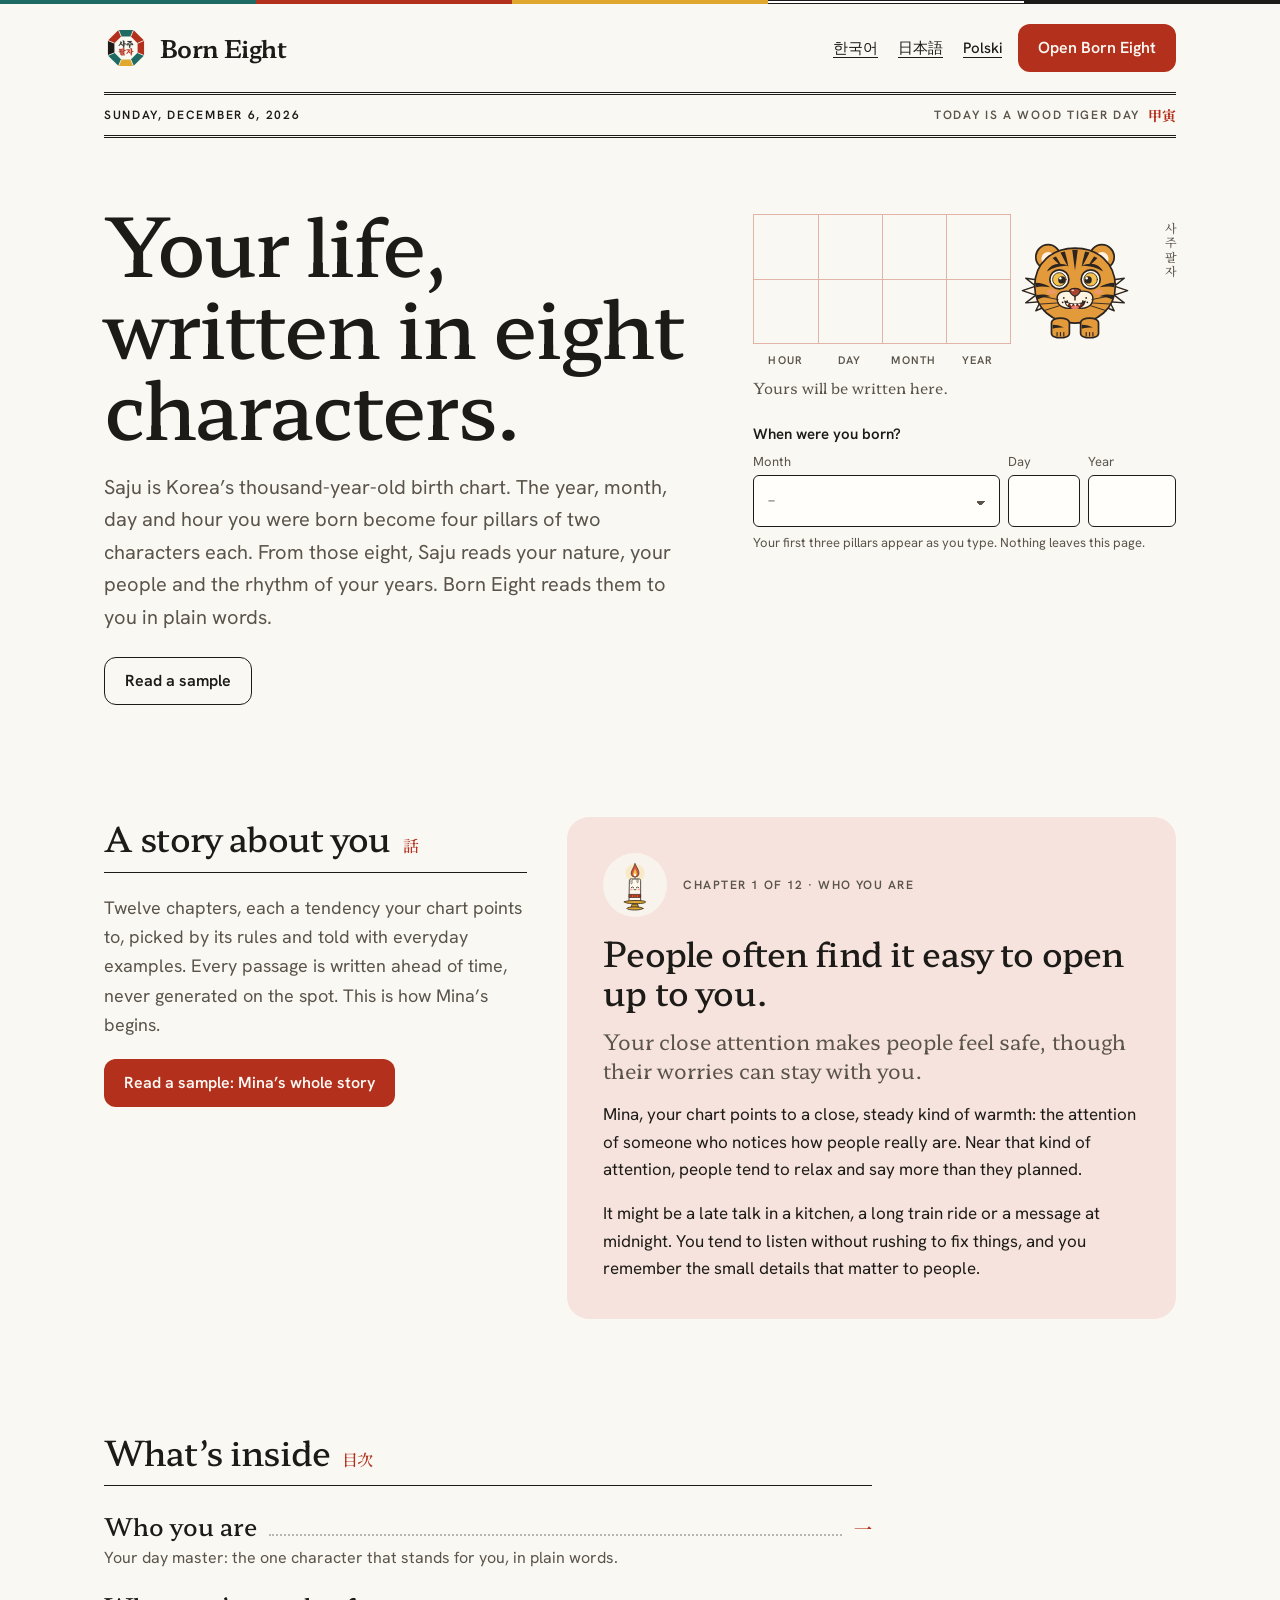
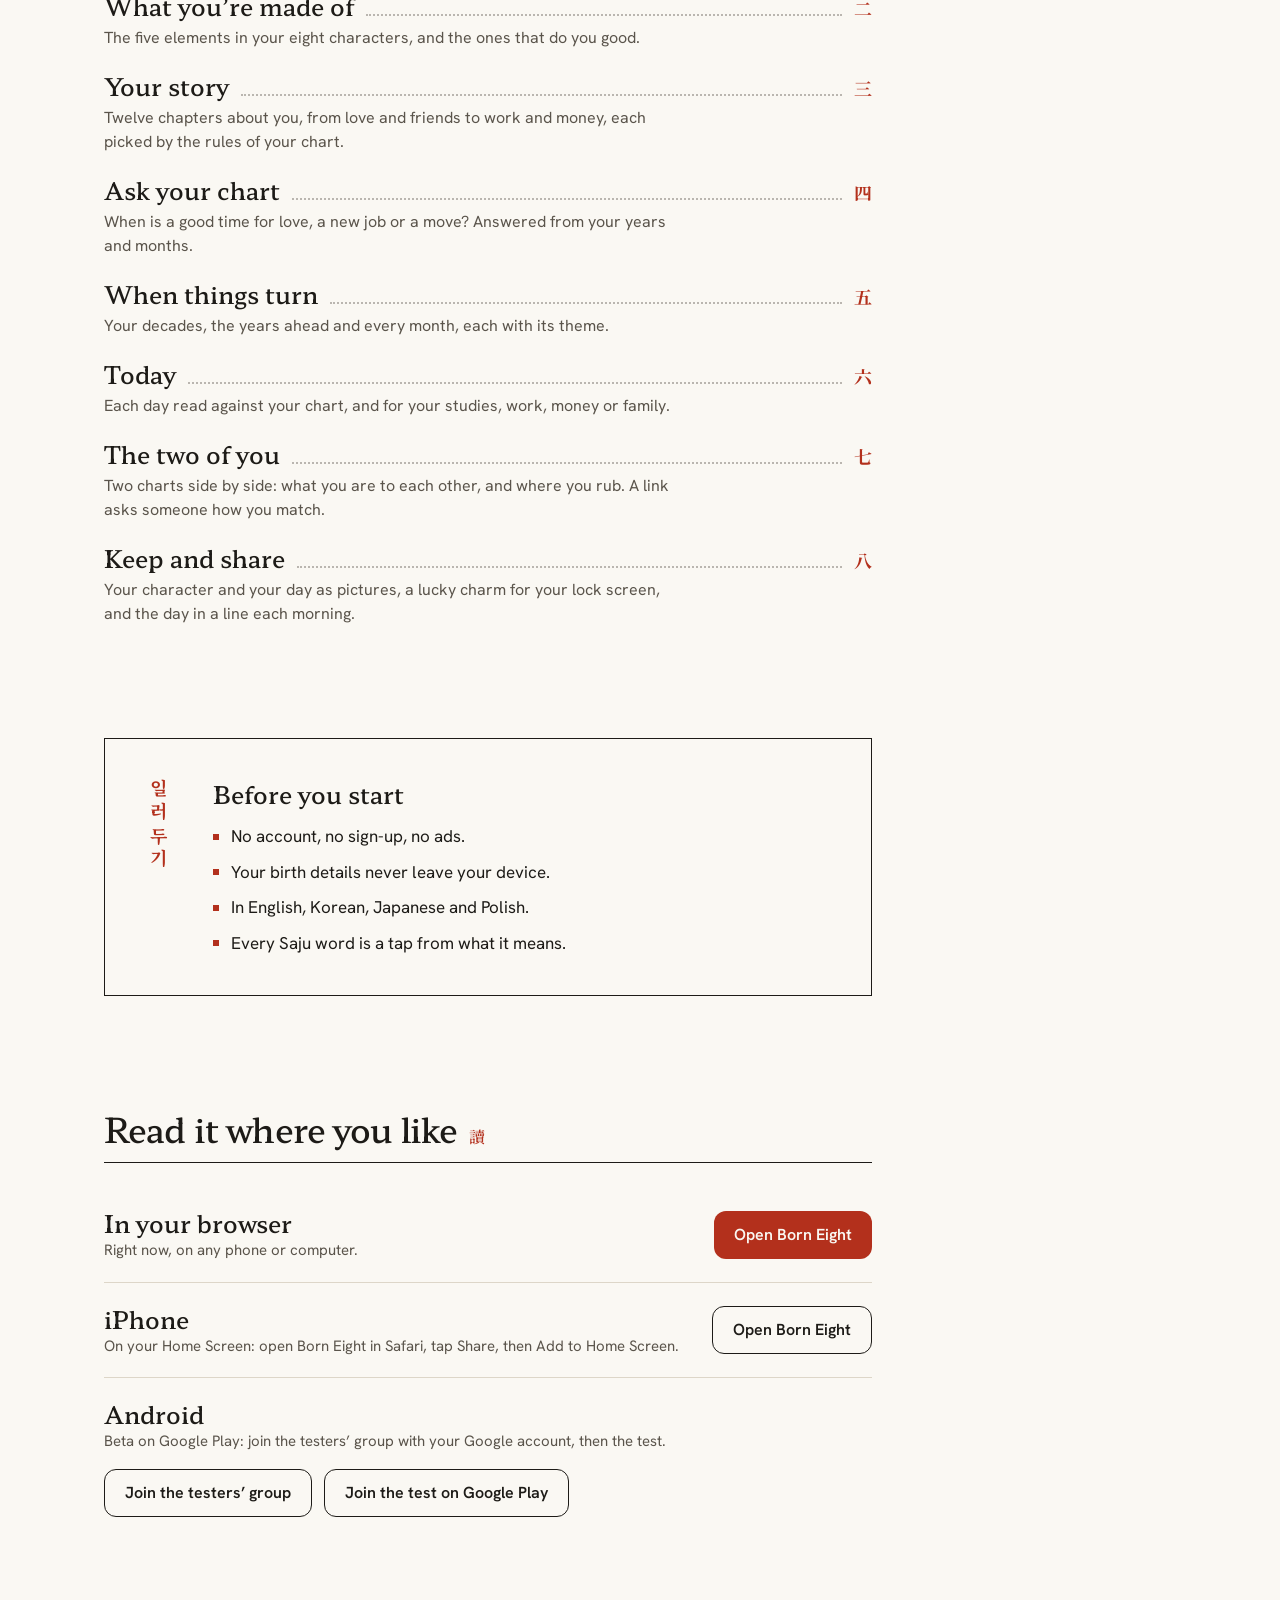
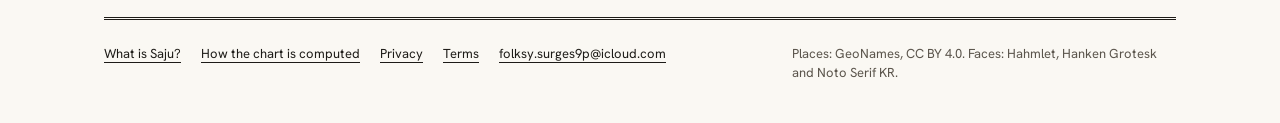
==== commit 30696a01: "Build 66c8738" ====
--- a/index.html
+++ b/index.html
@@ -22,9 +22,9 @@
         if (/[?&]p?d=/.test(q) || /^#(chart|match)/.test(h)) location.replace('app/' + q + h);
       })();
     </script>
-    <script type="module" crossorigin src="/assets/index-CUm6oCy1.js"></script>
+    <script type="module" crossorigin src="/assets/index-Caepyic4.js"></script>
     <link rel="modulepreload" crossorigin href="/assets/index-CM7oDHs1.js">
-    <link rel="modulepreload" crossorigin href="/assets/textZoom--POM77x5.js">
+    <link rel="modulepreload" crossorigin href="/assets/textZoom-pIvB0IOw.js">
     <link rel="stylesheet" crossorigin href="/assets/index-O_KQbiNB.css">
     <link rel="stylesheet" crossorigin href="/assets/textZoom-BVEE__nB.css">
   </head>
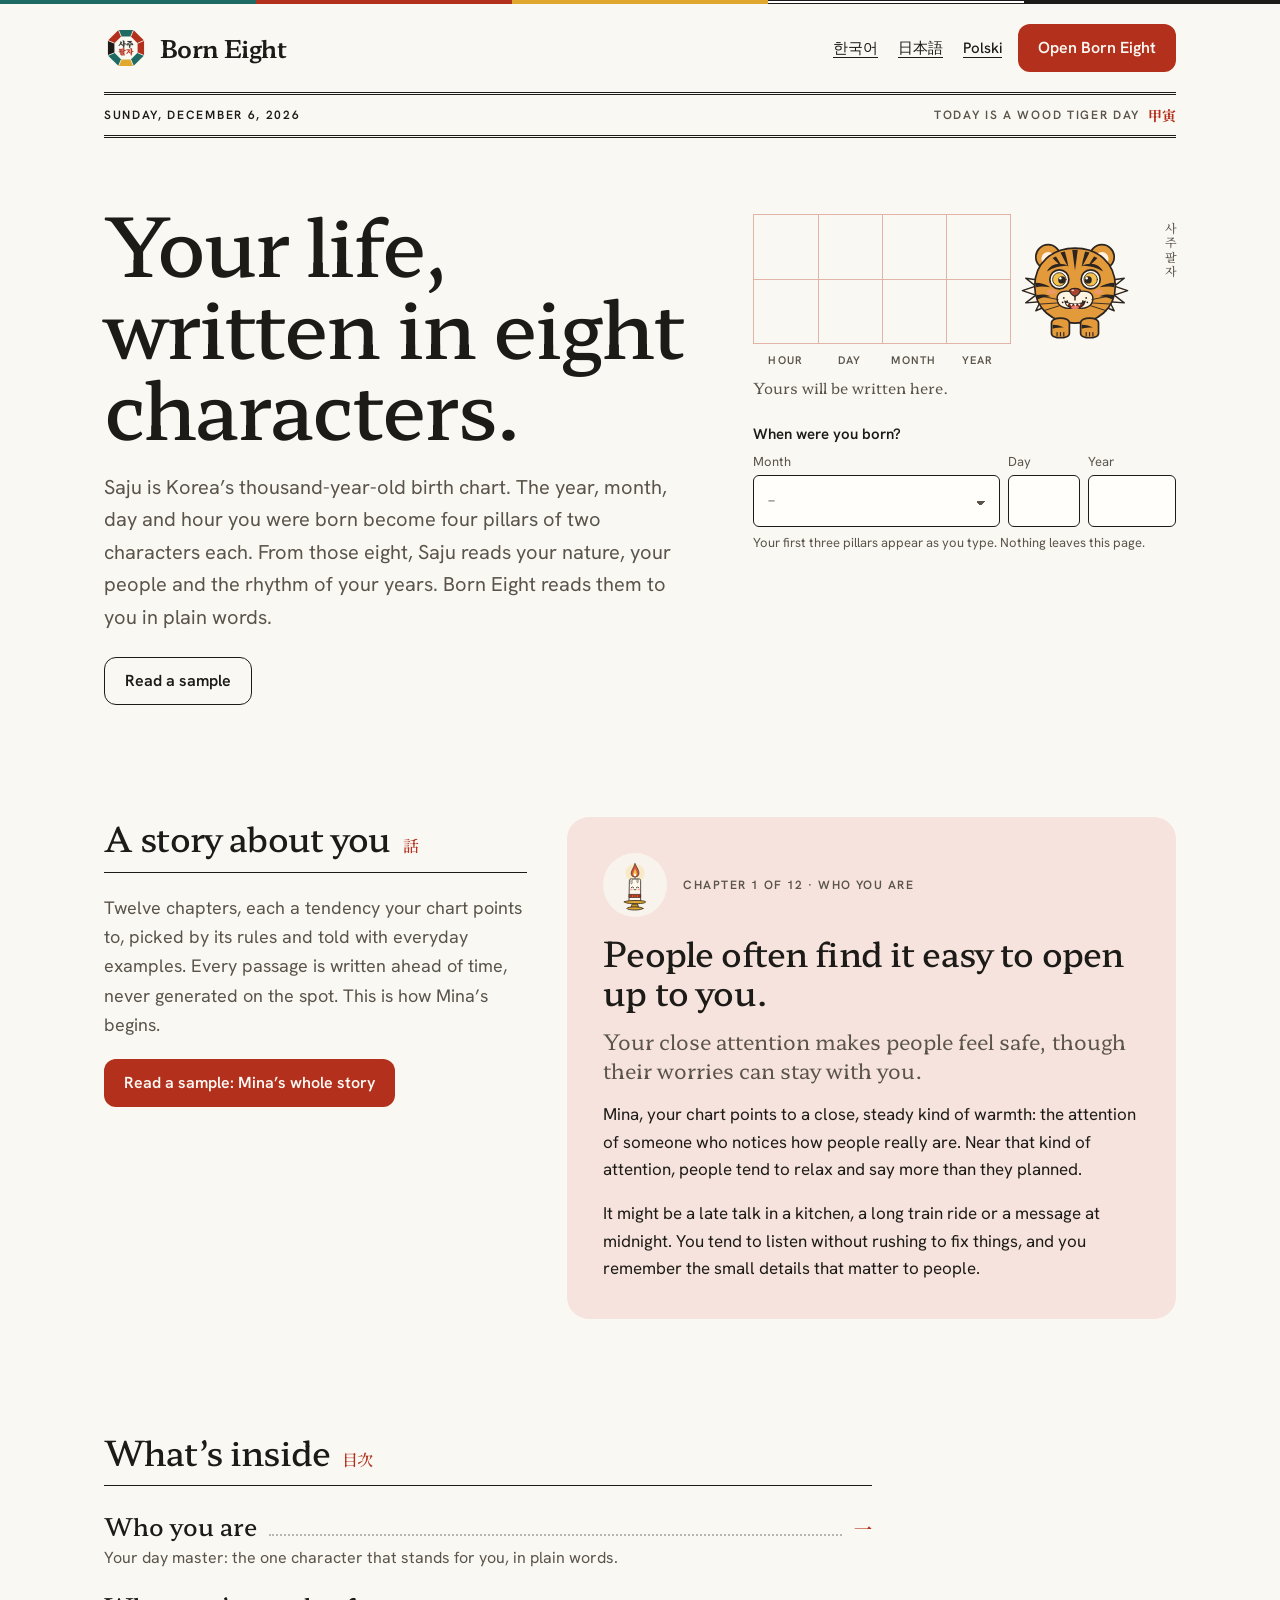
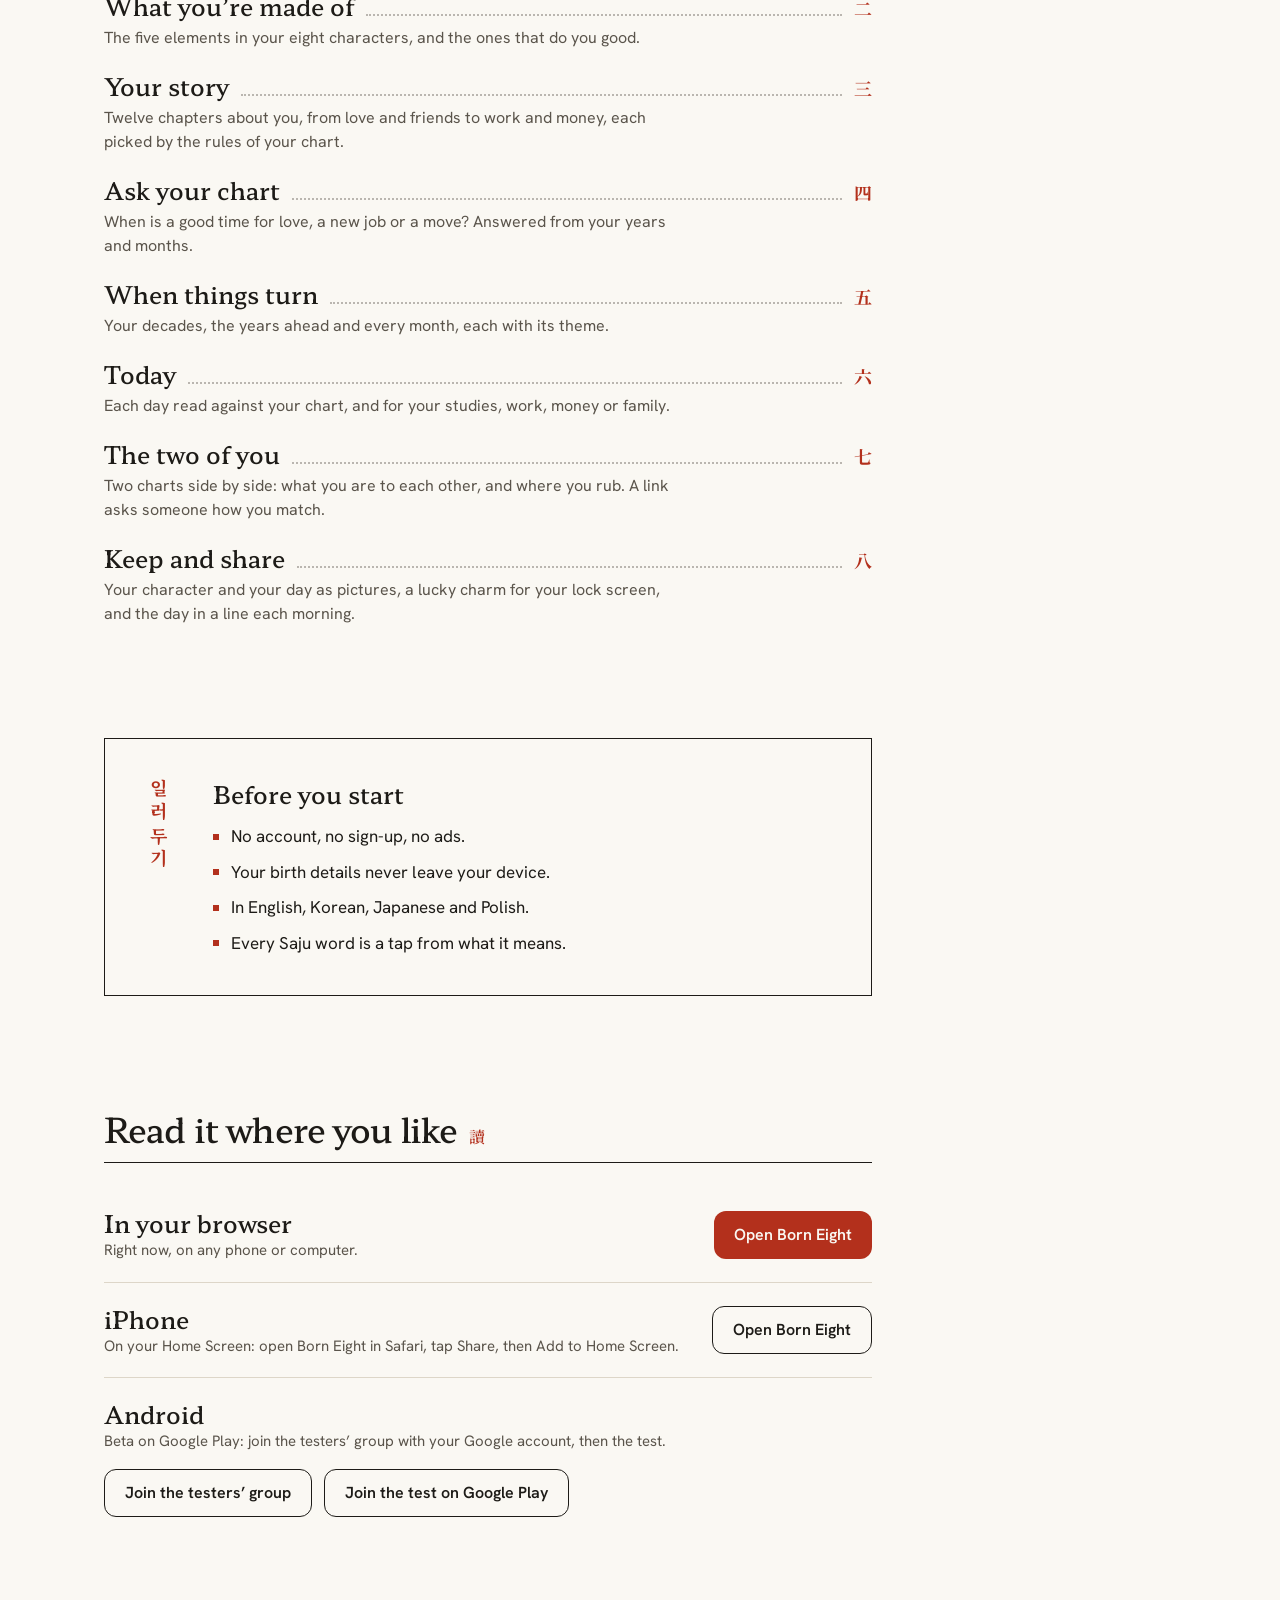
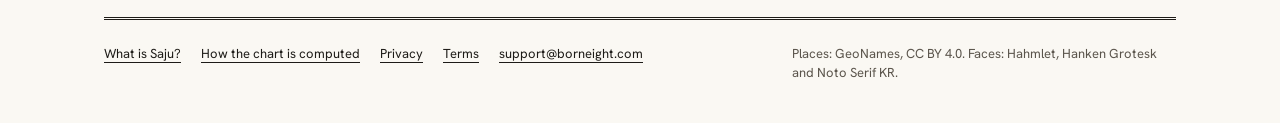
==== commit 83b97a88: "Build 1a41a4c" ====
--- a/index.html
+++ b/index.html
@@ -22,10 +22,10 @@
         if (/[?&]p?d=/.test(q) || /^#(chart|match)/.test(h)) location.replace('app/' + q + h);
       })();
     </script>
-    <script type="module" crossorigin src="/assets/index-Caepyic4.js"></script>
-    <link rel="modulepreload" crossorigin href="/assets/index-CM7oDHs1.js">
-    <link rel="modulepreload" crossorigin href="/assets/textZoom-pIvB0IOw.js">
-    <link rel="stylesheet" crossorigin href="/assets/index-O_KQbiNB.css">
+    <script type="module" crossorigin src="/assets/index-BvB__N6p.js"></script>
+    <link rel="modulepreload" crossorigin href="/assets/index-ChXfZwgQ.js">
+    <link rel="modulepreload" crossorigin href="/assets/textZoom-DqCVF7bj.js">
+    <link rel="stylesheet" crossorigin href="/assets/index-DM0V3piI.css">
     <link rel="stylesheet" crossorigin href="/assets/textZoom-BVEE__nB.css">
   </head>
   <body>
--- a/assets/index-DM0V3piI.css
+++ b/assets/index-DM0V3piI.css
@@ -0,0 +1 @@
+@font-face{font-family:Hahmlet Variable;font-style:normal;font-display:swap;font-weight:100 900;src:url(/assets/hahmlet-2-wght-normal-dvwkzWsk.woff2) format("woff2-variations");unicode-range:U+d723-d728,U+d72a-d733,U+d735-d748,U+d74a-d74f,U+d752-d753,U+d755-d757,U+d75a-d75f,U+d762-d764,U+d766-d768,U+d76a-d76b,U+d76d-d76f,U+d771-d787,U+d789-d78b,U+d78d-d78f,U+d791-d797,U+d79a,U+d79c,U+d79e-d7a3,U+f900-f909,U+f90b-f92e}@font-face{font-family:Hahmlet Variable;font-style:normal;font-display:swap;font-weight:100 900;src:url(/assets/hahmlet-3-wght-normal-DerNkb9i.woff2) format("woff2-variations");unicode-range:U+d679-d68b,U+d68e-d69e,U+d6a0,U+d6a2-d6a7,U+d6a9-d6c3,U+d6c6-d6c7,U+d6c9-d6cb,U+d6cd-d6d3,U+d6d5-d6d6,U+d6d8-d6e3,U+d6e5-d6e7,U+d6e9-d6fb,U+d6fd-d717,U+d719-d71f,U+d721-d722}@font-face{font-family:Hahmlet Variable;font-style:normal;font-display:swap;font-weight:100 900;src:url(/assets/hahmlet-4-wght-normal-BKp5SRSY.woff2) format("woff2-variations");unicode-range:U+d5bc-d5c7,U+d5ca-d5cb,U+d5cd-d5cf,U+d5d1-d5d7,U+d5d9-d5da,U+d5dc,U+d5de-d5e3,U+d5e6-d5e7,U+d5e9-d5eb,U+d5ed-d5f6,U+d5f8,U+d5fa-d5ff,U+d602-d603,U+d605-d607,U+d609-d60f,U+d612-d613,U+d616-d61b,U+d61d-d637,U+d63a-d63b,U+d63d-d63f,U+d641-d647,U+d64a-d64c,U+d64e-d653,U+d656-d657,U+d659-d65b,U+d65d-d666,U+d668,U+d66a-d678}@font-face{font-family:Hahmlet Variable;font-style:normal;font-display:swap;font-weight:100 900;src:url(/assets/hahmlet-5-wght-normal-BYKsVG4a.woff2) format("woff2-variations");unicode-range:U+d507,U+d509-d50b,U+d50d-d513,U+d515-d53b,U+d53e-d53f,U+d541-d543,U+d545-d54c,U+d54e,U+d550,U+d552-d557,U+d55a-d55b,U+d55d-d55f,U+d561-d564,U+d566-d567,U+d56a,U+d56c,U+d56e-d573,U+d576-d577,U+d579-d583,U+d585-d586,U+d58a-d5a4,U+d5a6-d5bb}@font-face{font-family:Hahmlet Variable;font-style:normal;font-display:swap;font-weight:100 900;src:url(/assets/hahmlet-6-wght-normal-T-2DT_xF.woff2) format("woff2-variations");unicode-range:U+d464-d477,U+d47a-d47b,U+d47d-d47f,U+d481-d487,U+d489-d48a,U+d48c,U+d48e-d4e7,U+d4e9-d503,U+d505-d506}@font-face{font-family:Hahmlet Variable;font-style:normal;font-display:swap;font-weight:100 900;src:url(/assets/hahmlet-7-wght-normal-BNYW21md.woff2) format("woff2-variations");unicode-range:U+d3bf-d3c7,U+d3ca-d3cf,U+d3d1-d3eb,U+d3ee-d3ef,U+d3f1-d3f3,U+d3f5-d3fb,U+d3fd-d400,U+d402-d45b,U+d45d-d463}@font-face{font-family:Hahmlet Variable;font-style:normal;font-display:swap;font-weight:100 900;src:url(/assets/hahmlet-8-wght-normal-D4p2pwwk.woff2) format("woff2-variations");unicode-range:U+d2ff,U+d302-d304,U+d306-d30b,U+d30f,U+d311-d313,U+d315-d31b,U+d31e,U+d322-d324,U+d326-d327,U+d32a-d32b,U+d32d-d32f,U+d331-d337,U+d339-d33c,U+d33e-d37b,U+d37e-d37f,U+d381-d383,U+d385-d38b,U+d38e-d390,U+d392-d397,U+d39a-d39b,U+d39d-d39f,U+d3a1-d3a7,U+d3a9-d3aa,U+d3ac,U+d3ae-d3b3,U+d3b5-d3b7,U+d3b9-d3bb,U+d3bd-d3be}@font-face{font-family:Hahmlet Variable;font-style:normal;font-display:swap;font-weight:100 900;src:url(/assets/hahmlet-9-wght-normal-k_Z3DCe7.woff2) format("woff2-variations");unicode-range:U+d257-d27f,U+d281-d29b,U+d29d-d29f,U+d2a1-d2ab,U+d2ad-d2b7,U+d2ba-d2bb,U+d2bd-d2bf,U+d2c1-d2c7,U+d2c9-d2ef,U+d2f2-d2f3,U+d2f5-d2f7,U+d2f9-d2fe}@font-face{font-family:Hahmlet Variable;font-style:normal;font-display:swap;font-weight:100 900;src:url(/assets/hahmlet-10-wght-normal-ByguBLXH.woff2) format("woff2-variations");unicode-range:U+d1b4,U+d1b6-d1f3,U+d1f5-d22b,U+d22e-d22f,U+d231-d233,U+d235-d23b,U+d23d-d240,U+d242-d256}@font-face{font-family:Hahmlet Variable;font-style:normal;font-display:swap;font-weight:100 900;src:url(/assets/hahmlet-11-wght-normal-CjEj-vQC.woff2) format("woff2-variations");unicode-range:U+d105-d12f,U+d132-d133,U+d135-d137,U+d139-d13f,U+d141-d142,U+d144,U+d146-d14b,U+d14e-d14f,U+d151-d153,U+d155-d15b,U+d15e-d187,U+d189-d19f,U+d1a2-d1a3,U+d1a5-d1a7,U+d1a9-d1af,U+d1b2-d1b3}@font-face{font-family:Hahmlet Variable;font-style:normal;font-display:swap;font-weight:100 900;src:url(/assets/hahmlet-12-wght-normal-CMdc4vuV.woff2) format("woff2-variations");unicode-range:U+d04b-d04f,U+d051-d057,U+d059-d06b,U+d06d-d06f,U+d071-d073,U+d075-d07b,U+d07e-d0a3,U+d0a6-d0a7,U+d0a9-d0ab,U+d0ad-d0b3,U+d0b6,U+d0b8,U+d0ba-d0bf,U+d0c2-d0c3,U+d0c5-d0c7,U+d0c9-d0cf,U+d0d2,U+d0d6-d0db,U+d0de-d0df,U+d0e1-d0e3,U+d0e5-d0eb,U+d0ee-d0f0,U+d0f2-d104}@font-face{font-family:Hahmlet Variable;font-style:normal;font-display:swap;font-weight:100 900;src:url(/assets/hahmlet-13-wght-normal-DNAnLK2c.woff2) format("woff2-variations");unicode-range:U+cfa2-cfc3,U+cfc5-cfdf,U+cfe2-cfe3,U+cfe5-cfe7,U+cfe9-cff4,U+cff6-cffb,U+cffd-cfff,U+d001-d003,U+d005-d017,U+d019-d033,U+d036-d037,U+d039-d03b,U+d03d-d04a}@font-face{font-family:Hahmlet Variable;font-style:normal;font-display:swap;font-weight:100 900;src:url(/assets/hahmlet-14-wght-normal-EjstiYC_.woff2) format("woff2-variations");unicode-range:U+cef0-cef3,U+cef6,U+cef9-ceff,U+cf01-cf03,U+cf05-cf07,U+cf09-cf0f,U+cf11-cf12,U+cf14-cf1b,U+cf1d-cf1f,U+cf21-cf2f,U+cf31-cf53,U+cf56-cf57,U+cf59-cf5b,U+cf5d-cf63,U+cf66,U+cf68,U+cf6a-cf6f,U+cf71-cf84,U+cf86-cf8b,U+cf8d-cfa1}@font-face{font-family:Hahmlet Variable;font-style:normal;font-display:swap;font-weight:100 900;src:url(/assets/hahmlet-15-wght-normal-DP61H6Zq.woff2) format("woff2-variations");unicode-range:U+ce3c-ce57,U+ce5a-ce5b,U+ce5d-ce5f,U+ce61-ce67,U+ce6a,U+ce6c,U+ce6e-ce73,U+ce76-ce77,U+ce79-ce7b,U+ce7d-ce83,U+ce85-ce88,U+ce8a-ce8f,U+ce91-ce93,U+ce95-ce97,U+ce99-ce9f,U+cea2,U+cea4-ceab,U+cead-cee3,U+cee6-cee7,U+cee9-ceeb,U+ceed-ceef}@font-face{font-family:Hahmlet Variable;font-style:normal;font-display:swap;font-weight:100 900;src:url(/assets/hahmlet-16-wght-normal-CrYYoKYs.woff2) format("woff2-variations");unicode-range:U+cd92-cd93,U+cd96-cd97,U+cd99-cd9b,U+cd9d-cda3,U+cda6-cda8,U+cdaa-cdaf,U+cdb1-cdc3,U+cdc5-cdcb,U+cdcd-cde7,U+cde9-ce03,U+ce05-ce1f,U+ce22-ce34,U+ce36-ce3b}@font-face{font-family:Hahmlet Variable;font-style:normal;font-display:swap;font-weight:100 900;src:url(/assets/hahmlet-17-wght-normal-q_-CKcx6.woff2) format("woff2-variations");unicode-range:U+ccef-cd07,U+cd0a-cd0b,U+cd0d-cd1a,U+cd1c,U+cd1e-cd2b,U+cd2d-cd5b,U+cd5d-cd77,U+cd79-cd91}@font-face{font-family:Hahmlet Variable;font-style:normal;font-display:swap;font-weight:100 900;src:url(/assets/hahmlet-18-wght-normal-BLCbfjIf.woff2) format("woff2-variations");unicode-range:U+cc3f-cc43,U+cc46-cc47,U+cc49-cc4b,U+cc4d-cc53,U+cc55-cc58,U+cc5a-cc5f,U+cc61-cc97,U+cc9a-cc9b,U+cc9d-cc9f,U+cca1-cca7,U+ccaa,U+ccac,U+ccae-ccb3,U+ccb6-ccb7,U+ccb9-ccbb,U+ccbd-cccf,U+ccd1-cce3,U+cce5-ccee}@font-face{font-family:Hahmlet Variable;font-style:normal;font-display:swap;font-weight:100 900;src:url(/assets/hahmlet-19-wght-normal-DNss3m_s.woff2) format("woff2-variations");unicode-range:U+cb91-cbd3,U+cbd5-cbe3,U+cbe5-cc0b,U+cc0e-cc0f,U+cc11-cc13,U+cc15-cc1b,U+cc1d-cc20,U+cc23-cc27,U+cc2a-cc2b,U+cc2d,U+cc2f,U+cc31-cc37,U+cc3a,U+cc3c}@font-face{font-family:Hahmlet Variable;font-style:normal;font-display:swap;font-weight:100 900;src:url(/assets/hahmlet-20-wght-normal-BoeyyDt5.woff2) format("woff2-variations");unicode-range:U+caf4-cb47,U+cb4a-cb90}@font-face{font-family:Hahmlet Variable;font-style:normal;font-display:swap;font-weight:100 900;src:url(/assets/hahmlet-21-wght-normal-BmuxceT0.woff2) format("woff2-variations");unicode-range:U+ca4a-ca4b,U+ca4e-ca4f,U+ca51-ca53,U+ca55-ca5b,U+ca5d-ca60,U+ca62-ca83,U+ca85-cabb,U+cabe-cabf,U+cac1-cac3,U+cac5-cacb,U+cacd-cad0,U+cad2,U+cad4-cad8,U+cada-caf3}@font-face{font-family:Hahmlet Variable;font-style:normal;font-display:swap;font-weight:100 900;src:url(/assets/hahmlet-22-wght-normal-DK2iRHut.woff2) format("woff2-variations");unicode-range:U+c996-c997,U+c99a-c99c,U+c99e-c9bf,U+c9c2-c9c3,U+c9c5-c9c7,U+c9c9-c9cf,U+c9d2,U+c9d4,U+c9d7-c9d8,U+c9db,U+c9de-c9df,U+c9e1-c9e3,U+c9e5-c9e6,U+c9e8-c9eb,U+c9ee-c9f0,U+c9f2-c9f7,U+c9f9-ca0b,U+ca0d-ca28,U+ca2a-ca49}@font-face{font-family:Hahmlet Variable;font-style:normal;font-display:swap;font-weight:100 900;src:url(/assets/hahmlet-23-wght-normal-BndvK2bW.woff2) format("woff2-variations");unicode-range:U+c8e9-c8f4,U+c8f6-c8fb,U+c8fe-c8ff,U+c901-c903,U+c905-c90b,U+c90e-c910,U+c912-c917,U+c919-c92b,U+c92d-c94f,U+c951-c953,U+c955-c96b,U+c96d-c973,U+c975-c987,U+c98a-c98b,U+c98d-c98f,U+c991-c995}@font-face{font-family:Hahmlet Variable;font-style:normal;font-display:swap;font-weight:100 900;src:url(/assets/hahmlet-24-wght-normal-BQ8epJJo.woff2) format("woff2-variations");unicode-range:U+c841-c84b,U+c84d-c86f,U+c872-c873,U+c875-c877,U+c879-c87f,U+c882-c884,U+c887-c88a,U+c88d-c8c3,U+c8c5-c8df,U+c8e1-c8e8}@font-face{font-family:Hahmlet Variable;font-style:normal;font-display:swap;font-weight:100 900;src:url(/assets/hahmlet-25-wght-normal-CNAf6qbj.woff2) format("woff2-variations");unicode-range:U+c779-c77b,U+c77e-c782,U+c786,U+c78b,U+c78d,U+c78f,U+c792-c793,U+c795,U+c797,U+c799-c79f,U+c7a2,U+c7a7-c7ab,U+c7ae-c7bb,U+c7bd-c7c0,U+c7c2-c7c7,U+c7c9-c7dc,U+c7de-c7ff,U+c802-c803,U+c805-c807,U+c809,U+c80b-c80f,U+c812,U+c814,U+c817-c81b,U+c81e-c81f,U+c821-c823,U+c825-c82e,U+c830-c837,U+c839-c83b,U+c83d-c840}@font-face{font-family:Hahmlet Variable;font-style:normal;font-display:swap;font-weight:100 900;src:url(/assets/hahmlet-26-wght-normal-CSA0MQ0M.woff2) format("woff2-variations");unicode-range:U+c6bb-c6bf,U+c6c2,U+c6c4,U+c6c6-c6cb,U+c6ce-c6cf,U+c6d1-c6d3,U+c6d5-c6db,U+c6dd-c6df,U+c6e1-c6e7,U+c6e9-c6eb,U+c6ed-c6ef,U+c6f1-c6f8,U+c6fa-c703,U+c705-c707,U+c709-c70b,U+c70d-c716,U+c718,U+c71a-c71f,U+c722-c723,U+c725-c727,U+c729-c734,U+c736-c73b,U+c73e-c73f,U+c741-c743,U+c745-c74b,U+c74e-c750,U+c752-c757,U+c759-c773,U+c776-c777}@font-face{font-family:Hahmlet Variable;font-style:normal;font-display:swap;font-weight:100 900;src:url(/assets/hahmlet-27-wght-normal-e6T0NXEY.woff2) format("woff2-variations");unicode-range:U+c5f5-c5fb,U+c5fe,U+c602-c605,U+c607,U+c609-c60f,U+c611-c61a,U+c61c-c623,U+c626-c627,U+c629-c62b,U+c62d,U+c62f-c632,U+c636,U+c638,U+c63a-c63f,U+c642-c643,U+c645-c647,U+c649-c652,U+c656-c65b,U+c65d-c65f,U+c661-c663,U+c665-c677,U+c679-c67b,U+c67d-c693,U+c696-c697,U+c699-c69b,U+c69d-c6a3,U+c6a6,U+c6a8,U+c6aa-c6af,U+c6b2-c6b3,U+c6b5-c6b7,U+c6b9-c6ba}@font-face{font-family:Hahmlet Variable;font-style:normal;font-display:swap;font-weight:100 900;src:url(/assets/hahmlet-28-wght-normal-N0hS2Rna.woff2) format("woff2-variations");unicode-range:U+c517-c527,U+c52a-c52b,U+c52d-c52f,U+c531-c538,U+c53a,U+c53c,U+c53e-c543,U+c546-c547,U+c54b,U+c54d-c552,U+c556,U+c55a-c55b,U+c55d,U+c55f,U+c562-c563,U+c565-c567,U+c569-c56f,U+c572,U+c574,U+c576-c57b,U+c57e-c57f,U+c581-c583,U+c585-c586,U+c588-c58b,U+c58e,U+c590,U+c592-c596,U+c599-c5b3,U+c5b6-c5b7,U+c5ba,U+c5be-c5c3,U+c5ca-c5cb,U+c5cd,U+c5cf,U+c5d2-c5d3,U+c5d5-c5d7,U+c5d9-c5df,U+c5e1-c5e2,U+c5e4,U+c5e6-c5eb,U+c5ef,U+c5f1-c5f3}@font-face{font-family:Hahmlet Variable;font-style:normal;font-display:swap;font-weight:100 900;src:url(/assets/hahmlet-29-wght-normal-DylLelti.woff2) format("woff2-variations");unicode-range:U+c475-c4ef,U+c4f2-c4f3,U+c4f5-c4f7,U+c4f9-c4ff,U+c502-c50b,U+c50d-c516}@font-face{font-family:Hahmlet Variable;font-style:normal;font-display:swap;font-weight:100 900;src:url(/assets/hahmlet-30-wght-normal-BrB5DUXj.woff2) format("woff2-variations");unicode-range:U+c3d0-c3d7,U+c3da-c3db,U+c3dd-c3de,U+c3e1-c3ec,U+c3ee-c3f3,U+c3f5-c42b,U+c42d-c463,U+c466-c474}@font-face{font-family:Hahmlet Variable;font-style:normal;font-display:swap;font-weight:100 900;src:url(/assets/hahmlet-31-wght-normal-Bg0yKvEj.woff2) format("woff2-variations");unicode-range:U+c32b-c367,U+c36a-c36b,U+c36d-c36f,U+c371-c377,U+c37a-c37b,U+c37e-c383,U+c385-c387,U+c389-c3cf}@font-face{font-family:Hahmlet Variable;font-style:normal;font-display:swap;font-weight:100 900;src:url(/assets/hahmlet-32-wght-normal-b2_WM187.woff2) format("woff2-variations");unicode-range:U+c26a-c26b,U+c26d-c26f,U+c271-c273,U+c275-c27b,U+c27e-c287,U+c289-c28f,U+c291-c297,U+c299-c29a,U+c29c-c2a3,U+c2a5-c2a7,U+c2a9-c2ab,U+c2ad-c2b3,U+c2b6,U+c2b8,U+c2ba-c2bb,U+c2bd-c2db,U+c2de-c2df,U+c2e1-c2e2,U+c2e5-c2ea,U+c2ee,U+c2f0,U+c2f2-c2f5,U+c2f7,U+c2fa-c2fb,U+c2fd-c2ff,U+c301-c307,U+c309-c30c,U+c30e-c312,U+c315-c323,U+c325-c328,U+c32a}@font-face{font-family:Hahmlet Variable;font-style:normal;font-display:swap;font-weight:100 900;src:url(/assets/hahmlet-33-wght-normal-BIv3pFrf.woff2) format("woff2-variations");unicode-range:U+c1bc-c1c3,U+c1c5-c1df,U+c1e1-c1fb,U+c1fd-c203,U+c205-c20c,U+c20e,U+c210-c217,U+c21a-c21b,U+c21d-c21e,U+c221-c227,U+c229-c22a,U+c22c,U+c22e,U+c230,U+c233-c24f,U+c251-c257,U+c259-c269}@font-face{font-family:Hahmlet Variable;font-style:normal;font-display:swap;font-weight:100 900;src:url(/assets/hahmlet-34-wght-normal-zZwlEyRN.woff2) format("woff2-variations");unicode-range:U+c101-c11b,U+c11f,U+c121-c123,U+c125-c12b,U+c12e,U+c132-c137,U+c13a-c13b,U+c13d-c13f,U+c141-c147,U+c14a,U+c14c-c153,U+c155-c157,U+c159-c15b,U+c15d-c166,U+c169-c16f,U+c171-c177,U+c179-c18b,U+c18e-c18f,U+c191-c193,U+c195-c19b,U+c19d-c19e,U+c1a0,U+c1a2-c1a4,U+c1a6-c1bb}@font-face{font-family:Hahmlet Variable;font-style:normal;font-display:swap;font-weight:100 900;src:url(/assets/hahmlet-35-wght-normal-BJ5oj5Ee.woff2) format("woff2-variations");unicode-range:U+c049-c057,U+c059-c05b,U+c05d-c05f,U+c061-c067,U+c069-c08f,U+c091-c0ab,U+c0ae-c0af,U+c0b1-c0b3,U+c0b5,U+c0b7-c0bb,U+c0be,U+c0c2-c0c7,U+c0ca-c0cb,U+c0cd-c0cf,U+c0d1-c0d7,U+c0d9-c0da,U+c0dc,U+c0de-c0e3,U+c0e5-c0eb,U+c0ed-c0f3,U+c0f6,U+c0f8,U+c0fa-c0ff}@font-face{font-family:Hahmlet Variable;font-style:normal;font-display:swap;font-weight:100 900;src:url(/assets/hahmlet-36-wght-normal-B3AtvpEN.woff2) format("woff2-variations");unicode-range:U+bfa7-bfaf,U+bfb1-bfc4,U+bfc6-bfcb,U+bfce-bfcf,U+bfd1-bfd3,U+bfd5-bfdb,U+bfdd-c048}@font-face{font-family:Hahmlet Variable;font-style:normal;font-display:swap;font-weight:100 900;src:url(/assets/hahmlet-37-wght-normal-l-dyPZZv.woff2) format("woff2-variations");unicode-range:U+bf07,U+bf09-bf3f,U+bf41-bf4f,U+bf52-bf54,U+bf56-bfa6}@font-face{font-family:Hahmlet Variable;font-style:normal;font-display:swap;font-weight:100 900;src:url(/assets/hahmlet-38-wght-normal-Dwkcn5Cp.woff2) format("woff2-variations");unicode-range:U+be56,U+be58,U+be5c-be5f,U+be62-be63,U+be65-be67,U+be69-be74,U+be76-be7b,U+be7e-be7f,U+be81-be8e,U+be90,U+be92-bea7,U+bea9-becf,U+bed2-bed3,U+bed5-bed6,U+bed9-bee3,U+bee6-bf06}@font-face{font-family:Hahmlet Variable;font-style:normal;font-display:swap;font-weight:100 900;src:url(/assets/hahmlet-39-wght-normal-CGkgidyS.woff2) format("woff2-variations");unicode-range:U+bdb0-bdd3,U+bdd5-bdef,U+bdf1-be0b,U+be0d-be0f,U+be11-be13,U+be15-be43,U+be46-be47,U+be49-be4b,U+be4d-be53}@font-face{font-family:Hahmlet Variable;font-style:normal;font-display:swap;font-weight:100 900;src:url(/assets/hahmlet-40-wght-normal-BAqIE5B7.woff2) format("woff2-variations");unicode-range:U+bd03,U+bd06,U+bd08,U+bd0a-bd0f,U+bd11-bd22,U+bd25-bd47,U+bd49-bd58,U+bd5a-bd7f,U+bd82-bd83,U+bd85-bd87,U+bd8a-bd8f,U+bd91-bd92,U+bd94,U+bd96-bd98,U+bd9a-bdaf}@font-face{font-family:Hahmlet Variable;font-style:normal;font-display:swap;font-weight:100 900;src:url(/assets/hahmlet-41-wght-normal-YYDavDas.woff2) format("woff2-variations");unicode-range:U+bc4e-bc83,U+bc86-bc87,U+bc89-bc8b,U+bc8d-bc93,U+bc96,U+bc98,U+bc9b-bc9f,U+bca2-bca3,U+bca5-bca7,U+bca9-bcb2,U+bcb4-bcbb,U+bcbe-bcbf,U+bcc1-bcc3,U+bcc5-bccc,U+bcce-bcd0,U+bcd2-bcd4,U+bcd6-bcf3,U+bcf7,U+bcf9-bcfb,U+bcfd-bd02}@font-face{font-family:Hahmlet Variable;font-style:normal;font-display:swap;font-weight:100 900;src:url(/assets/hahmlet-42-wght-normal-CGUNtRdl.woff2) format("woff2-variations");unicode-range:U+bb90-bba3,U+bba5-bbab,U+bbad-bbbf,U+bbc1-bbf7,U+bbfa-bbfb,U+bbfd-bbfe,U+bc01-bc07,U+bc09-bc0a,U+bc0e,U+bc10,U+bc12-bc13,U+bc17,U+bc19-bc1a,U+bc1e,U+bc20-bc23,U+bc26,U+bc28,U+bc2a-bc2c,U+bc2e-bc2f,U+bc32-bc33,U+bc35-bc37,U+bc39-bc3f,U+bc41-bc42,U+bc44,U+bc46-bc48,U+bc4a-bc4d}@font-face{font-family:Hahmlet Variable;font-style:normal;font-display:swap;font-weight:100 900;src:url(/assets/hahmlet-43-wght-normal-BMDozne9.woff2) format("woff2-variations");unicode-range:U+bae6-bafb,U+bafd-bb17,U+bb19-bb33,U+bb37,U+bb39-bb3a,U+bb3d-bb43,U+bb45-bb46,U+bb48,U+bb4a-bb4f,U+bb51-bb53,U+bb55-bb57,U+bb59-bb62,U+bb64-bb8f}@font-face{font-family:Hahmlet Variable;font-style:normal;font-display:swap;font-weight:100 900;src:url(/assets/hahmlet-44-wght-normal-DzYH5GfT.woff2) format("woff2-variations");unicode-range:U+ba30-ba37,U+ba3a-ba3b,U+ba3d-ba3f,U+ba41-ba47,U+ba49-ba4a,U+ba4c,U+ba4e-ba53,U+ba56-ba57,U+ba59-ba5b,U+ba5d-ba63,U+ba65-ba66,U+ba68-ba6f,U+ba71-ba73,U+ba75-ba77,U+ba79-ba84,U+ba86,U+ba88-baa7,U+baaa,U+baad-baaf,U+bab1-bab7,U+baba,U+babc,U+babe-bae5}@font-face{font-family:Hahmlet Variable;font-style:normal;font-display:swap;font-weight:100 900;src:url(/assets/hahmlet-45-wght-normal-DG7HikrP.woff2) format("woff2-variations");unicode-range:U+b96e-b973,U+b976-b977,U+b979-b97b,U+b97d-b983,U+b986,U+b988,U+b98a-b98d,U+b98f-b9ab,U+b9ae-b9af,U+b9b1-b9b3,U+b9b5-b9bb,U+b9be,U+b9c0,U+b9c2-b9c7,U+b9ca-b9cb,U+b9cd,U+b9d2-b9d7,U+b9da,U+b9dc,U+b9df-b9e0,U+b9e2,U+b9e6-b9e7,U+b9e9-b9f3,U+b9f6,U+b9f8,U+b9fb-ba2f}@font-face{font-family:Hahmlet Variable;font-style:normal;font-display:swap;font-weight:100 900;src:url(/assets/hahmlet-46-wght-normal-DHGnex_8.woff2) format("woff2-variations");unicode-range:U+b8bf-b8cb,U+b8cd-b8e0,U+b8e2-b8e7,U+b8ea-b8eb,U+b8ed-b8ef,U+b8f1-b8f7,U+b8fa,U+b8fc,U+b8fe-b903,U+b905-b917,U+b919-b91f,U+b921-b93b,U+b93d-b957,U+b95a-b95b,U+b95d-b95f,U+b961-b967,U+b969-b96c}@font-face{font-family:Hahmlet Variable;font-style:normal;font-display:swap;font-weight:100 900;src:url(/assets/hahmlet-47-wght-normal-BKmuK3ka.woff2) format("woff2-variations");unicode-range:U+b80d-b80f,U+b811-b817,U+b81a,U+b81c-b823,U+b826-b827,U+b829-b82b,U+b82d-b833,U+b836,U+b83a-b83f,U+b841-b85b,U+b85e-b85f,U+b861-b863,U+b865-b86b,U+b86e,U+b870,U+b872-b8af,U+b8b1-b8be}@font-face{font-family:Hahmlet Variable;font-style:normal;font-display:swap;font-weight:100 900;src:url(/assets/hahmlet-48-wght-normal-w3rH95Sa.woff2) format("woff2-variations");unicode-range:U+b74d-b75f,U+b761-b763,U+b765-b774,U+b776-b77b,U+b77e-b77f,U+b781-b783,U+b785-b78b,U+b78e,U+b792-b796,U+b79a-b79b,U+b79d-b7a7,U+b7aa,U+b7ae-b7b3,U+b7b6-b7c8,U+b7ca-b7eb,U+b7ee-b7ef,U+b7f1-b7f3,U+b7f5-b7fb,U+b7fe,U+b802-b806,U+b80a-b80b}@font-face{font-family:Hahmlet Variable;font-style:normal;font-display:swap;font-weight:100 900;src:url(/assets/hahmlet-49-wght-normal-428PZnSa.woff2) format("woff2-variations");unicode-range:U+b6a7-b6aa,U+b6ac-b6b0,U+b6b2-b6ef,U+b6f1-b727,U+b72a-b72b,U+b72d-b72e,U+b731-b737,U+b739-b73a,U+b73c-b743,U+b745-b74c}@font-face{font-family:Hahmlet Variable;font-style:normal;font-display:swap;font-weight:100 900;src:url(/assets/hahmlet-50-wght-normal-gSQxxw0I.woff2) format("woff2-variations");unicode-range:U+b605-b60f,U+b612-b617,U+b619-b624,U+b626-b69b,U+b69e-b6a3,U+b6a5-b6a6}@font-face{font-family:Hahmlet Variable;font-style:normal;font-display:swap;font-weight:100 900;src:url(/assets/hahmlet-51-wght-normal-BG1P9LkE.woff2) format("woff2-variations");unicode-range:U+b55f,U+b562-b583,U+b585-b59f,U+b5a2-b5a3,U+b5a5-b5a7,U+b5a9-b5b2,U+b5b5-b5ba,U+b5bd-b604}@font-face{font-family:Hahmlet Variable;font-style:normal;font-display:swap;font-weight:100 900;src:url(/assets/hahmlet-52-wght-normal-DcVIWChE.woff2) format("woff2-variations");unicode-range:U+b4a5-b4b6,U+b4b8-b4bf,U+b4c1-b4c7,U+b4c9-b4db,U+b4de-b4df,U+b4e1-b4e2,U+b4e5-b4eb,U+b4ee,U+b4f0,U+b4f2-b513,U+b516-b517,U+b519-b51a,U+b51d-b523,U+b526,U+b528,U+b52b-b52f,U+b532-b533,U+b535-b537,U+b539-b53f,U+b541-b544,U+b546-b54b,U+b54d-b54f,U+b551-b55b,U+b55d-b55e}@font-face{font-family:Hahmlet Variable;font-style:normal;font-display:swap;font-weight:100 900;src:url(/assets/hahmlet-53-wght-normal-BIb8pOoO.woff2) format("woff2-variations");unicode-range:U+b3f8-b3fb,U+b3fd-b40f,U+b411-b417,U+b419-b41b,U+b41d-b41f,U+b421-b427,U+b42a-b42b,U+b42d-b44f,U+b452-b453,U+b455-b457,U+b459-b45f,U+b462-b464,U+b466-b46b,U+b46d-b47f,U+b481-b4a3}@font-face{font-family:Hahmlet Variable;font-style:normal;font-display:swap;font-weight:100 900;src:url(/assets/hahmlet-54-wght-normal-DW7-QG1U.woff2) format("woff2-variations");unicode-range:U+b342-b353,U+b356-b357,U+b359-b35b,U+b35d-b35e,U+b360-b363,U+b366,U+b368,U+b36a-b36d,U+b36f,U+b372-b373,U+b375-b377,U+b379-b37f,U+b381-b382,U+b384,U+b386-b38b,U+b38d-b3c3,U+b3c6-b3c7,U+b3c9-b3ca,U+b3cd-b3d3,U+b3d6,U+b3d8,U+b3da-b3f7}@font-face{font-family:Hahmlet Variable;font-style:normal;font-display:swap;font-weight:100 900;src:url(/assets/hahmlet-55-wght-normal-CwdkrpUd.woff2) format("woff2-variations");unicode-range:U+b27c-b283,U+b285-b28f,U+b292-b293,U+b295-b297,U+b29a-b29f,U+b2a1-b2a4,U+b2a7-b2a9,U+b2ab,U+b2ad-b2c7,U+b2ca-b2cb,U+b2cd-b2cf,U+b2d1-b2d7,U+b2da,U+b2dc,U+b2de-b2e3,U+b2e7,U+b2e9-b2ea,U+b2ef-b2f3,U+b2f6,U+b2f8,U+b2fa-b2fb,U+b2fd-b2fe,U+b302-b303,U+b305-b307,U+b309-b30f,U+b312,U+b316-b31b,U+b31d-b341}@font-face{font-family:Hahmlet Variable;font-style:normal;font-display:swap;font-weight:100 900;src:url(/assets/hahmlet-56-wght-normal-CG8i2wXG.woff2) format("woff2-variations");unicode-range:U+b1d6-b1e7,U+b1e9-b1fc,U+b1fe-b203,U+b206-b207,U+b209-b20b,U+b20d-b213,U+b216-b21f,U+b221-b257,U+b259-b273,U+b275-b27b}@font-face{font-family:Hahmlet Variable;font-style:normal;font-display:swap;font-weight:100 900;src:url(/assets/hahmlet-57-wght-normal-CknrACs1.woff2) format("woff2-variations");unicode-range:U+b120-b122,U+b126-b127,U+b129-b12b,U+b12d-b133,U+b136,U+b138,U+b13a-b13f,U+b142-b143,U+b145-b14f,U+b151-b153,U+b156-b157,U+b159-b177,U+b17a-b17b,U+b17d-b17f,U+b181-b187,U+b189-b18c,U+b18e-b191,U+b195-b1a7,U+b1a9-b1cb,U+b1cd-b1d5}@font-face{font-family:Hahmlet Variable;font-style:normal;font-display:swap;font-weight:100 900;src:url(/assets/hahmlet-58-wght-normal-CPBHmzEZ.woff2) format("woff2-variations");unicode-range:U+b05f-b07b,U+b07e-b07f,U+b081-b083,U+b085-b08b,U+b08d-b097,U+b09b,U+b09d-b09f,U+b0a2-b0a7,U+b0aa,U+b0b0,U+b0b2,U+b0b6-b0b7,U+b0b9-b0bb,U+b0bd-b0c3,U+b0c6-b0c7,U+b0ca-b0cf,U+b0d1-b0df,U+b0e1-b0e4,U+b0e6-b107,U+b10a-b10b,U+b10d-b10f,U+b111-b112,U+b114-b117,U+b119-b11a,U+b11c-b11f}@font-face{font-family:Hahmlet Variable;font-style:normal;font-display:swap;font-weight:100 900;src:url(/assets/hahmlet-59-wght-normal-ULTQbdBU.woff2) format("woff2-variations");unicode-range:U+afac-afb7,U+afba-afbb,U+afbd-afbf,U+afc1-afc6,U+afca-afcc,U+afce-afd3,U+afd5-afe7,U+afe9-afef,U+aff1-b00b,U+b00d-b00f,U+b011-b013,U+b015-b01b,U+b01d-b027,U+b029-b043,U+b045-b047,U+b049,U+b04b,U+b04d-b052,U+b055-b056,U+b058-b05c,U+b05e}@font-face{font-family:Hahmlet Variable;font-style:normal;font-display:swap;font-weight:100 900;src:url(/assets/hahmlet-60-wght-normal-BAXe02Jg.woff2) format("woff2-variations");unicode-range:U+af03-af07,U+af09-af2b,U+af2e-af33,U+af35-af3b,U+af3e-af40,U+af44-af47,U+af4a-af5c,U+af5e-af63,U+af65-af7f,U+af81-afab}@font-face{font-family:Hahmlet Variable;font-style:normal;font-display:swap;font-weight:100 900;src:url(/assets/hahmlet-61-wght-normal-DdBeIQ_Y.woff2) format("woff2-variations");unicode-range:U+ae56-ae5b,U+ae5e-ae60,U+ae62-ae64,U+ae66-ae67,U+ae69-ae6b,U+ae6d-ae83,U+ae85-aebb,U+aebf,U+aec1-aec3,U+aec5-aecb,U+aece,U+aed0,U+aed2-aed7,U+aed9-aef3,U+aef5-af02}@font-face{font-family:Hahmlet Variable;font-style:normal;font-display:swap;font-weight:100 900;src:url(/assets/hahmlet-62-wght-normal-CGWMlRoh.woff2) format("woff2-variations");unicode-range:U+ad9c-ada3,U+ada5-adbf,U+adc1-adc3,U+adc5-adc7,U+adc9-add2,U+add4-addb,U+addd-addf,U+ade1-ade3,U+ade5-adf7,U+adfa-adfb,U+adfd-adff,U+ae02-ae07,U+ae0a,U+ae0c,U+ae0e-ae13,U+ae15-ae2f,U+ae31-ae33,U+ae35-ae37,U+ae39-ae3f,U+ae42,U+ae44,U+ae46-ae49,U+ae4b,U+ae4f,U+ae51-ae53,U+ae55}@font-face{font-family:Hahmlet Variable;font-style:normal;font-display:swap;font-weight:100 900;src:url(/assets/hahmlet-63-wght-normal-C_nJmQxu.woff2) format("woff2-variations");unicode-range:U+ace2-ace3,U+ace5-ace6,U+ace9-acef,U+acf2,U+acf4,U+acf7-acfb,U+acfe-acff,U+ad01-ad03,U+ad05-ad0b,U+ad0d-ad10,U+ad12-ad1b,U+ad1d-ad33,U+ad35-ad48,U+ad4a-ad4f,U+ad51-ad6b,U+ad6e-ad6f,U+ad71-ad72,U+ad77-ad7c,U+ad7e,U+ad80,U+ad82-ad87,U+ad89-ad8b,U+ad8d-ad8f,U+ad91-ad9b}@font-face{font-family:Hahmlet Variable;font-style:normal;font-display:swap;font-weight:100 900;src:url(/assets/hahmlet-64-wght-normal-B97-Vdnv.woff2) format("woff2-variations");unicode-range:U+ac25-ac2c,U+ac2e,U+ac30,U+ac32-ac37,U+ac39-ac3f,U+ac41-ac4c,U+ac4e-ac6f,U+ac72-ac73,U+ac75-ac76,U+ac79-ac7f,U+ac82,U+ac84-ac88,U+ac8a-ac8b,U+ac8d-ac8f,U+ac91-ac93,U+ac95-ac9b,U+ac9d-ac9e,U+aca1-aca7,U+acab,U+acad-acaf,U+acb1-acb7,U+acba-acbb,U+acbe-acc0,U+acc2-acc3,U+acc5-acdf}@font-face{font-family:Hahmlet Variable;font-style:normal;font-display:swap;font-weight:100 900;src:url(/assets/hahmlet-65-wght-normal-pdvf8tol.woff2) format("woff2-variations");unicode-range:U+99df,U+99ed,U+99f1,U+99ff,U+9a01,U+9a08,U+9a0e-9a0f,U+9a19,U+9a2b,U+9a30,U+9a36-9a37,U+9a40,U+9a43,U+9a45,U+9a4d,U+9a55,U+9a57,U+9a5a-9a5b,U+9a5f,U+9a62,U+9a65,U+9a69-9a6a,U+9aa8,U+9ab8,U+9ad3,U+9ae5,U+9aee,U+9b1a,U+9b27,U+9b2a,U+9b31,U+9b3c,U+9b41-9b45,U+9b4f,U+9b54,U+9b5a,U+9b6f,U+9b8e,U+9b91,U+9b9f,U+9bab,U+9bae,U+9bc9,U+9bd6,U+9be4,U+9be8,U+9c0d,U+9c10,U+9c12,U+9c15,U+9c25,U+9c32,U+9c3b,U+9c47,U+9c49,U+9c57,U+9ce5,U+9ce7,U+9ce9,U+9cf3-9cf4,U+9cf6,U+9d09,U+9d1b,U+9d26,U+9d28,U+9d3b,U+9d51,U+9d5d,U+9d60-9d61,U+9d6c,U+9d72,U+9da9,U+9daf,U+9db4,U+9dc4,U+9dd7,U+9df2,U+9df8-9dfa,U+9e1a,U+9e1e,U+9e75,U+9e79,U+9e7d,U+9e7f,U+9e92-9e93,U+9e97,U+9e9d,U+9e9f,U+9ea5,U+9eb4-9eb5,U+9ebb,U+9ebe,U+9ec3,U+9ecd-9ece,U+9ed4,U+9ed8,U+9edb-9edc,U+9ede,U+9ee8,U+9ef4,U+9f07-9f08,U+9f0e,U+9f13,U+9f20,U+9f3b,U+9f4a-9f4b,U+9f4e,U+9f52,U+9f5f,U+9f61,U+9f67,U+9f6a,U+9f6c,U+9f77,U+9f8d,U+9f90,U+9f95,U+9f9c,U+ac02-ac03,U+ac05-ac06,U+ac09-ac0f,U+ac17-ac18,U+ac1b,U+ac1e-ac1f,U+ac21-ac23}@font-face{font-family:Hahmlet Variable;font-style:normal;font-display:swap;font-weight:100 900;src:url(/assets/hahmlet-94-wght-normal-Cm1YbUHc.woff2) format("woff2-variations");unicode-range:U+3136,U+3138,U+313a-3140,U+3143-3144,U+3150,U+3152,U+3154-3156,U+3158-315b,U+315d-315f,U+3162,U+3164-318c,U+318e,U+3200-321b,U+3231,U+3239,U+3251-325a,U+3260-327b,U+327e-327f,U+328a-3290,U+3294,U+329e,U+32a5,U+3380-3384,U+3388-338b}@font-face{font-family:Hahmlet Variable;font-style:normal;font-display:swap;font-weight:100 900;src:url([data-uri]) format("woff2-variations");unicode-range:U+2f7d,U+2f7f-2f8b,U+2f8e-2f90,U+2f92-2f97,U+2f99-2fa0,U+2fa2-2fa3,U+2fa5-2fa9,U+2fac-2fb1,U+2fb3-2fbc,U+2fc1-2fca,U+2fcd-2fd4,U+3003,U+3012-3019,U+301c,U+301e-3020,U+3036,U+3041,U+3043,U+3045,U+3047,U+3049,U+304e,U+3050,U+3052,U+3056,U+305a,U+305c,U+305e,U+3062,U+3065,U+306c,U+3070-307d,U+3080,U+3085,U+3087,U+308e,U+3090-3091,U+30a1,U+30a5,U+30a9,U+30ae,U+30b1-30b2,U+30b4,U+30b6,U+30bc-30be,U+30c2,U+30c5,U+30cc,U+30d2,U+30d4,U+30d8-30dd,U+30e4,U+30e6,U+30e8,U+30ee,U+30f0-30f2,U+30f4-30f6,U+3133,U+3135}@font-face{font-family:Hahmlet Variable;font-style:normal;font-display:swap;font-weight:100 900;src:url([data-uri]) format("woff2-variations");unicode-range:U+2541-254b,U+25a4-25a9,U+25b1,U+25b5,U+25b9,U+25bf,U+25c1,U+25c3,U+25c9-25ca,U+25cc,U+25ce,U+25d0-25d1,U+25e6,U+25ef,U+260f,U+261d,U+261f,U+262f,U+2660,U+2664,U+2667-2669,U+266d,U+266f,U+2716,U+271a,U+273d,U+2756,U+2776-277f,U+278a-2793,U+2963,U+2965,U+2ac5-2ac6,U+2acb-2acc,U+2f00,U+2f04,U+2f06,U+2f08,U+2f0a-2f0b,U+2f11-2f12,U+2f14,U+2f17-2f18,U+2f1c-2f1d,U+2f1f-2f20,U+2f23-2f26,U+2f28-2f29,U+2f2b,U+2f2d,U+2f2f-2f32,U+2f38,U+2f3c-2f40,U+2f42-2f4c,U+2f4f-2f52,U+2f54-2f58,U+2f5a-2f66,U+2f69-2f70,U+2f72-2f76,U+2f78,U+2f7a-2f7c}@font-face{font-family:Hahmlet Variable;font-style:normal;font-display:swap;font-weight:100 900;src:url(/assets/hahmlet-98-wght-normal-B0kPf6_M.woff2) format("woff2-variations");unicode-range:U+215b-215e,U+2162-2169,U+2170-2179,U+2195-2199,U+21b0-21b4,U+21bc,U+21c0,U+21c4-21c5,U+21cd,U+21cf-21d4,U+21e0-21e3,U+21e6-21e9,U+2200,U+2202-2203,U+2206-2209,U+220b-220c,U+220f,U+2211,U+2213,U+221a,U+221d-2220,U+2222,U+2225-2227,U+2229-222c,U+222e,U+2234-2237,U+223d,U+2243,U+2245,U+2248,U+2250-2253,U+225a,U+2260-2262,U+2264-2267,U+226a-226b,U+226e-2273,U+2276-2277,U+2279-227b,U+2280-2287,U+228a-228b,U+2295-2297,U+22a3-22a5,U+22bb-22bc,U+22ce-22cf,U+22da-22db,U+22ee-22ef,U+2306,U+2312,U+2314,U+2467-2478}@font-face{font-family:Hahmlet Variable;font-style:normal;font-display:swap;font-weight:100 900;src:url(/assets/hahmlet-99-wght-normal-Cz5hGCM4.woff2) format("woff2-variations");unicode-range:U+81-82,U+84,U+a2-a5,U+a7-a8,U+aa,U+ac-ad,U+b1-b3,U+b6,U+b8-ba,U+bc-be,U+c0,U+c2,U+c6-cb,U+ce-d0,U+d4,U+d8-d9,U+db-dc,U+de-df,U+e6,U+eb,U+ee-f0,U+f4,U+f7-f9,U+fb,U+fe-ff,U+111,U+126-127,U+132-133,U+138,U+13f-142,U+149-14b,U+152-153,U+166-167,U+2bc,U+2c7,U+2d0,U+2d8-2d9,U+2db-2dd,U+391-394,U+396-3a1,U+3a3-3a9,U+3b2-3b6,U+3b8,U+3bc,U+3be-3c1,U+3c3-3c9,U+2010,U+2015-2016,U+2018-2019,U+201b,U+201f-2021,U+2025,U+2030,U+2033-2036,U+203c,U+203e,U+2042,U+2074,U+207a-207f,U+2081-2084,U+2109,U+2113,U+2116,U+2121,U+2126,U+212b,U+2153-2154}@font-face{font-family:Hahmlet Variable;font-style:normal;font-display:swap;font-weight:100 900;src:url(/assets/hahmlet-100-wght-normal-BfXYqq7Q.woff2) format("woff2-variations");unicode-range:U+e8,U+2da,U+2160,U+2194,U+3054,U+3058,U+306d,U+3086,U+308d,U+30ac,U+30bb,U+30c4,U+30cd-30ce,U+30e2,U+3132,U+3146,U+3149,U+339d,U+4e3b,U+4f0a,U+4fdd,U+4fe1,U+5409,U+540c,U+5834,U+592a-592b,U+5b9a,U+5dde,U+5e0c,U+5e73,U+5f0f,U+60f3,U+653f,U+661f,U+662f,U+667a,U+683c,U+6b4c,U+6c11,U+767c,U+76ee,U+76f4,U+77f3,U+79d1,U+7a7a,U+7b2c,U+7d22,U+8207,U+8a00,U+8a71,U+9280,U+9580,U+958b,U+96c6,U+9762,U+98df,U+9ed1,U+ac2d,U+adc8,U+add3,U+af48,U+b014,U+b134-b135,U+b158,U+b2aa,U+b35f,U+b6a4,U+b9cf,U+bb63,U+bd23,U+be91,U+c29b,U+c3f4,U+c42c,U+c55c,U+c573,U+c58f,U+c78c,U+c7dd,U+c8f5,U+cad1,U+cc48,U+cf10,U+cf20,U+d03c,U+d07d,U+d2a0,U+d30e,U+d38d,U+d3a8,U+d3c8,U+d5e5,U+d5f9,U+d6e4,U+f90a,U+ff02,U+ff1c}@font-face{font-family:Hahmlet Variable;font-style:normal;font-display:swap;font-weight:100 900;src:url(/assets/hahmlet-101-wght-normal-BtOV3k-N.woff2) format("woff2-variations");unicode-range:U+3b1,U+2466,U+25a1,U+25a3,U+261c,U+3008-3009,U+305b,U+305d,U+3069,U+30a7,U+30ba,U+30cf,U+30ef,U+3151,U+3157,U+4e4b,U+4e5f,U+4e8c,U+4eca,U+4ed6,U+4f5b,U+50cf,U+5149,U+5165,U+5171,U+5229,U+529b,U+5316,U+539f,U+53f2,U+571f,U+5728,U+58eb,U+591c,U+5b78,U+5c11,U+5c55,U+5ddd,U+5e02,U+5fb7,U+60c5,U+610f,U+611f,U+6625,U+66f8,U+6797,U+679c,U+682a,U+6d2a,U+706b,U+7406,U+767b,U+76f8,U+77e5,U+7acb,U+898b,U+8a69,U+8def,U+8fd1,U+901a,U+90e8,U+91cd,U+975e,U+ae14,U+ae6c,U+aec0,U+afc7,U+afc9,U+b01c,U+b028,U+b308,U+b311,U+b314,U+b31c,U+b524,U+b560,U+b764,U+b920,U+b9e3,U+bd48,U+be7d,U+c0db,U+c231,U+c270,U+c2e3,U+c37d,U+c3ed,U+c530,U+c6a5,U+c6dc,U+c7a4,U+c954,U+c974,U+d000,U+d565,U+d667,U+d6c5,U+d79d,U+ff1e}@font-face{font-family:Hahmlet Variable;font-style:normal;font-display:swap;font-weight:100 900;src:url(/assets/hahmlet-102-wght-normal-DfbHKv1s.woff2) format("woff2-variations");unicode-range:U+131,U+2032,U+2465,U+2642,U+3048,U+3051,U+3083-3084,U+308f,U+30c0,U+30d1,U+30d3,U+30d6,U+30df,U+30e7,U+3153,U+4e16,U+4e8b,U+4ee5,U+5206,U+52a0,U+52d5,U+53e4,U+53ef,U+54c1,U+57ce,U+597d,U+5b8c,U+5ea6,U+5f8c,U+5f97,U+6210,U+6240,U+624b,U+6728,U+6bd4,U+7236,U+7269,U+7279,U+738b,U+7528,U+7530,U+767e,U+798f,U+8005,U+8a18,U+90fd,U+91cc,U+9577,U+9593,U+98a8,U+ac20,U+acf6,U+ad90,U+af5d,U+af80,U+afcd,U+aff0,U+b0a1,U+b0b5,U+b1fd,U+b2fc,U+b380,U+b51b,U+b584,U+b5b3,U+b8fd,U+b93c,U+b9f4,U+bb44,U+bc08,U+bc27,U+bc49,U+be55,U+be64,U+bfb0,U+bfc5,U+c178,U+c21f,U+c314,U+c4f1,U+c58d,U+c664,U+c698,U+c6a7,U+c6c1,U+c9ed,U+cac0,U+cacc,U+cad9,U+ccb5,U+cdcc,U+d0e4,U+d143,U+d320,U+d330,U+d54d,U+ff06,U+ff1f,U+ff5e}@font-face{font-family:Hahmlet Variable;font-style:normal;font-display:swap;font-weight:100 900;src:url(/assets/hahmlet-103-wght-normal-DEQfAPxJ.woff2) format("woff2-variations");unicode-range:U+b4,U+20a9,U+20ac,U+2190,U+24d8,U+2502,U+2514,U+2592,U+25c7-25c8,U+2663,U+3060,U+3064,U+3081,U+3088,U+30a3,U+30a6,U+30aa,U+30b5,U+30c7,U+30ca-30cb,U+30d0,U+30e3,U+30e5,U+339e,U+4e09,U+4eac,U+4f5c,U+5167-5168,U+516c,U+51fa,U+5408,U+540d,U+591a,U+5b57,U+6211,U+65b9,U+660e,U+6642,U+6700,U+6b63,U+6e2f,U+7063,U+7532,U+793e,U+81ea,U+8272,U+82b1,U+897f,U+8eca,U+91ce,U+ac38,U+ad76,U+ae84,U+aecc,U+b07d,U+b0b1,U+b215,U+b2a0,U+b310,U+b3d7,U+b52a,U+b618,U+b775,U+b797,U+bcd5,U+bd59,U+be80,U+bea8,U+bed1,U+bee4-bee5,U+c060,U+c2ef,U+c329,U+c3dc,U+c597,U+c5bd,U+c5e5,U+c69c,U+c9d6,U+ca29,U+ca5c,U+ca84,U+cc39,U+cc3b,U+ce89,U+cee5,U+cf65,U+cf85,U+d058,U+d145,U+d22d,U+d325,U+d37d,U+d3ad,U+d769,U+ff0c}@font-face{font-family:Hahmlet Variable;font-style:normal;font-display:swap;font-weight:100 900;src:url(/assets/hahmlet-104-wght-normal-BApTTYKX.woff2) format("woff2-variations");unicode-range:U+2161,U+2228,U+2299,U+2464,U+2517,U+2640,U+3042,U+304a,U+3053,U+3061,U+307f,U+3082,U+308c,U+3092,U+30a8,U+30ab,U+30ad,U+30b0,U+30b3,U+30b7,U+30c1,U+30c6,U+30c9,U+30d5,U+30d7,U+30de,U+30e0-30e1,U+30ec-30ed,U+4e0b,U+4e0d,U+4ee3,U+53f0,U+548c,U+5b89,U+5bb6,U+5c0f,U+611b,U+6771,U+6aa2,U+6bcd,U+6c34,U+6cd5,U+6d77,U+767d,U+795e,U+8ecd,U+9999,U+9ad8,U+ac07,U+ac1a,U+ac40,U+ad0c,U+ad88,U+ada4,U+ae01,U+ae65,U+aebd,U+aec4,U+afe8,U+b139,U+b205,U+b383,U+b38c,U+b42c,U+b461,U+b55c,U+b78f,U+b8fb,U+b9f7,U+bafc,U+bc99,U+bed8,U+bfcd,U+c0bf,U+c0f9,U+c167,U+c204,U+c20f,U+c22f,U+c258,U+c298,U+c2bc,U+c388,U+c501,U+c50c,U+c5b9,U+c5ce,U+c641,U+c648,U+c73d,U+ca50,U+ca61,U+cc4c,U+ceac,U+d0d4,U+d5f7,U+d6d7,U+ff1a}@font-face{font-family:Hahmlet Variable;font-style:normal;font-display:swap;font-weight:100 900;src:url(/assets/hahmlet-105-wght-normal-2l-cVJfD.woff2) format("woff2-variations");unicode-range:U+2103,U+2463,U+25c6,U+25cb,U+266c,U+3001,U+300a,U+3046,U+304c-304d,U+304f,U+3055,U+3059,U+3063,U+3066-3068,U+306f,U+3089,U+30b8,U+30bf,U+314f,U+4e0a,U+570b,U+5730,U+5916,U+5929,U+5c71,U+5e74,U+5fc3,U+601d,U+6027,U+63d0,U+6709,U+6734,U+751f,U+7684,U+82f1,U+9053,U+91d1,U+97f3,U+ac2f,U+ac4d,U+adc4,U+ade4,U+ae41,U+ae4d-ae4e,U+aed1,U+afb9,U+b0e0,U+b299,U+b365,U+b46c,U+b480,U+b4c8,U+b7b4,U+b819,U+b918,U+baab,U+bab9,U+be8f,U+bed7,U+c0ec,U+c19f,U+c1a5,U+c3d9,U+c464,U+c53d,U+c553,U+c570,U+c5cc,U+c633,U+c6a4,U+c7a3,U+c7a6,U+c886,U+c9d9-c9da,U+c9ec,U+ca0c,U+cc21,U+cd1b,U+cd78,U+cdc4,U+cef8,U+cfe4,U+d0a5,U+d0b5,U+d0ec,U+d15d,U+d188,U+d23c,U+d2ac,U+d729,U+d79b,U+ff01,U+ff08-ff09,U+ff5c}@font-face{font-family:Hahmlet Variable;font-style:normal;font-display:swap;font-weight:100 900;src:url(/assets/hahmlet-106-wght-normal-DNeRlpRw.woff2) format("woff2-variations");unicode-range:U+2039-203a,U+223c,U+25b3,U+25b7,U+25bd,U+25cf,U+266a,U+3002,U+300b,U+304b,U+3057,U+305f,U+306a-306b,U+307e,U+308a-308b,U+3093,U+30a2,U+30af,U+30b9,U+30c3,U+30c8,U+30e9-30eb,U+33a1,U+4e00,U+524d,U+5357,U+5b50,U+7121,U+884c,U+9751,U+ac94,U+aebe,U+aecd,U+af08,U+af41,U+af49,U+b010,U+b053,U+b109,U+b11b,U+b128,U+b154,U+b291,U+b2e6,U+b301,U+b385,U+b525,U+b5b4,U+b729,U+b72f,U+b738,U+b7ff,U+b837,U+b975,U+ba67,U+bb47,U+bc1f,U+bd90,U+bfd4,U+c27c,U+c324,U+c379,U+c3e0,U+c465,U+c53b,U+c58c,U+c610,U+c653,U+c6cd,U+c813,U+c82f,U+c999,U+c9e0,U+cac4,U+cad3,U+cbd4,U+cc10,U+cc22,U+ccb8,U+ccbc,U+cda5,U+ce84,U+cea3,U+cf67,U+cfe1,U+d241,U+d30d,U+d31c,U+d391,U+d401,U+d479,U+d5c9,U+d5db,U+d649,U+d6d4}@font-face{font-family:Hahmlet Variable;font-style:normal;font-display:swap;font-weight:100 900;src:url(/assets/hahmlet-107-wght-normal-Ddjne9y7.woff2) format("woff2-variations");unicode-range:U+b0,U+e9,U+2193,U+2462,U+260e,U+261e,U+300e-300f,U+3044,U+30a4,U+30fb-30fc,U+314d,U+5973,U+6545,U+6708,U+7537,U+ac89,U+ac9c,U+acc1,U+ad04,U+ad75,U+ad7d,U+ae45,U+ae61,U+af42,U+b0ab,U+b0af,U+b0b3,U+b12c,U+b194,U+b1a8,U+b220,U+b258,U+b284,U+b2ff,U+b315,U+b371,U+b3d4-b3d5,U+b460,U+b527,U+b534,U+b810,U+b818,U+b98e,U+ba55,U+bbac,U+bc0b,U+bc40,U+bca1,U+bccd,U+bd93,U+be54,U+be5a,U+bf08,U+bf50,U+bf55,U+bfdc,U+c0c0,U+c0d0,U+c0f4,U+c100,U+c11e,U+c170,U+c20d,U+c274,U+c290,U+c308,U+c369,U+c539,U+c587,U+c5ff,U+c6ec,U+c70c,U+c7ad,U+c7c8,U+c83c,U+c881,U+cb48,U+cc60,U+ce69,U+ce6b,U+ce75,U+cf04,U+cf08,U+cf55,U+cf70,U+cffc,U+d0b7,U+d1a8,U+d2c8,U+d384,U+d47c,U+d48b,U+d5dd,U+d5e8,U+d720,U+d759,U+f981}@font-face{font-family:Hahmlet Variable;font-style:normal;font-display:swap;font-weight:100 900;src:url(/assets/hahmlet-108-wght-normal-Bk1aWjrl.woff2) format("woff2-variations");unicode-range:U+e0,U+e2,U+395,U+3b7,U+3ba,U+2460-2461,U+25a0,U+3010-3011,U+306e,U+30f3,U+314a,U+314c,U+5927,U+65b0,U+7e41,U+97d3,U+9ad4,U+ad49,U+ae0b,U+ae0d,U+ae43,U+ae5d,U+aecf,U+af3c,U+af64,U+afd4,U+b080,U+b084,U+b0c5,U+b10c,U+b1e8,U+b2ac,U+b36e,U+b451,U+b515,U+b540,U+b561,U+b6ab,U+b6b1,U+b72c,U+b730,U+b744,U+b800,U+b8ec,U+b8f0,U+b904,U+b968,U+b96d,U+b987,U+b9d9,U+bb36,U+bb49,U+bc2d,U+bc43,U+bcf6,U+bd89,U+be57,U+be61,U+bed4,U+c090,U+c130,U+c148,U+c19c,U+c2f9,U+c36c,U+c37c,U+c384,U+c3df,U+c575,U+c584,U+c660,U+c719,U+c816,U+ca4d,U+ca54,U+cabc,U+cb49,U+cc14,U+cff5,U+d004,U+d038,U+d0b4,U+d0d3,U+d0e0,U+d0ed,U+d131,U+d1b0,U+d31f,U+d33d,U+d3a0,U+d3ab,U+d514,U+d584,U+d6a1,U+d6cc,U+d749,U+d760,U+d799}@font-face{font-family:Hahmlet Variable;font-style:normal;font-display:swap;font-weight:100 900;src:url(/assets/hahmlet-109-wght-normal-I47vCzcp.woff2) format("woff2-variations");unicode-range:U+24,U+60,U+3b9,U+3bb,U+3bd,U+2191,U+2606,U+300c-300d,U+3131,U+3134,U+3139,U+3141-3142,U+3148,U+3161,U+3163,U+321c,U+4eba,U+5317,U+ac31,U+ac77,U+ac9f,U+acb9,U+acf0-acf1,U+acfd,U+ad73,U+af3d,U+b00c,U+b04a,U+b057,U+b0c4,U+b188,U+b1cc,U+b214,U+b2db,U+b2ee,U+b304,U+b4ed,U+b518,U+b5bc,U+b625,U+b69c-b69d,U+b7ac,U+b801,U+b86c,U+b959,U+b95c,U+b985,U+ba48,U+bb58,U+bc0c,U+bc38,U+bc85,U+bc9a,U+bf40,U+c068,U+c0bd,U+c0cc,U+c12f,U+c149,U+c1e0,U+c22b,U+c22d,U+c250,U+c2fc,U+c300,U+c313,U+c370,U+c3d8,U+c557,U+c580,U+c5e3,U+c62e,U+c634,U+c6f0,U+c74d,U+c783,U+c78e,U+c796,U+c7bc,U+c92c,U+ca4c,U+cc1c,U+cc54,U+cc59,U+ce04,U+cf30,U+cfc4,U+d140,U+d321,U+d38c,U+d399,U+d54f,U+d587,U+d5d0,U+d6e8,U+d770}@font-face{font-family:Hahmlet Variable;font-style:normal;font-display:swap;font-weight:100 900;src:url(/assets/hahmlet-110-wght-normal-BIfAfjpu.woff2) format("woff2-variations");unicode-range:U+d7,U+ea,U+fc,U+2192,U+25bc,U+3000,U+3137,U+3145,U+315c,U+7f8e,U+ac13,U+ac71,U+ac90,U+acb8,U+ace7,U+ad7f,U+ae50,U+aef4,U+af34,U+afbc,U+b048,U+b09a,U+b0ad,U+b0bc,U+b113,U+b125,U+b141,U+b20c,U+b2d9,U+b2ed,U+b367,U+b369,U+b374,U+b3cb,U+b4ec,U+b611,U+b760,U+b81b,U+b834,U+b8b0,U+b8e1,U+b989,U+b9d1,U+b9e1,U+b9fa,U+ba4d,U+ba78,U+bb35,U+bb54,U+bbf9,U+bc11,U+bcb3,U+bd05,U+bd95,U+bdd4,U+be10,U+bed0,U+bf51,U+c0d8,U+c232,U+c2b7,U+c2eb,U+c378,U+c500,U+c52c,U+c549,U+c568,U+c598,U+c5c9,U+c61b,U+c639,U+c67c,U+c717,U+c78a,U+c80a,U+c90c-c90d,U+c950,U+c9e7,U+cbe4,U+cca9,U+cce4,U+cdb0,U+ce78,U+ce94,U+ce98,U+cf8c,U+d018,U+d034,U+d0f1,U+d1b1,U+d280,U+d2f8,U+d338,U+d380,U+d3b4,U+d610,U+d69f,U+d6fc,U+d758}@font-face{font-family:Hahmlet Variable;font-style:normal;font-display:swap;font-weight:100 900;src:url(/assets/hahmlet-111-wght-normal-BhTpaLkt.woff2) format("woff2-variations");unicode-range:U+e7,U+2022,U+203b,U+25c0,U+2605,U+2661,U+3147,U+318d,U+672c,U+8a9e,U+acaa,U+acbc,U+ad1c,U+ae4a,U+ae5c,U+b044,U+b054,U+b0c8-b0c9,U+b2a6,U+b2d0,U+b35c,U+b364,U+b428,U+b454,U+b465,U+b4b7,U+b4e3,U+b51c,U+b5a1,U+b784,U+b790,U+b7ab,U+b7f4,U+b82c,U+b835,U+b8e9,U+b8f8,U+b9d8,U+b9f9,U+ba5c,U+ba64,U+babd,U+bb18,U+bb3b,U+bbff,U+bc0d,U+bc45,U+bc97,U+bcbc,U+be45,U+be75,U+be7c,U+bfcc,U+c0b6,U+c0f7,U+c14b,U+c2b4,U+c30d,U+c4f8,U+c5bb,U+c5d1,U+c5e0,U+c5ee,U+c5fd,U+c606,U+c6c5,U+c6e0,U+c708,U+c81d,U+c820,U+c824,U+c878,U+c918,U+c96c,U+c9e4,U+c9f1,U+cc2e,U+cd09,U+cea1,U+cef5,U+cef7,U+cf64,U+cf69,U+cfe8,U+d035,U+d0ac,U+d230,U+d234,U+d2f4,U+d31d,U+d575,U+d578,U+d608,U+d614,U+d718,U+d751,U+d761,U+d78c,U+d790}@font-face{font-family:Hahmlet Variable;font-style:normal;font-display:swap;font-weight:100 900;src:url(/assets/hahmlet-112-wght-normal-DNFVjqFs.woff2) format("woff2-variations");unicode-range:U+2665,U+3160,U+4e2d,U+6587,U+65e5,U+ac12,U+ac14,U+ac16,U+ac81,U+ad34,U+ade0,U+ae54,U+aebc,U+af2c,U+afc0,U+afc8,U+b04c,U+b08c,U+b099,U+b0a9,U+b0ac,U+b0ae,U+b0b8,U+b123,U+b179,U+b2e5,U+b2f7,U+b4c0,U+b531,U+b538,U+b545,U+b550,U+b5a8,U+b6f0,U+b728,U+b73b,U+b7ad,U+b7ed,U+b809,U+b864,U+b86d,U+b871,U+b9bf,U+b9f5,U+ba40,U+ba4b,U+ba58,U+ba87,U+baac,U+bbc0,U+bc16,U+bc34,U+bd07,U+bd99,U+be59,U+bfd0,U+c058,U+c0e4,U+c0f5,U+c12d,U+c139,U+c228,U+c529,U+c5c7,U+c635,U+c637,U+c735,U+c77d,U+c787,U+c789,U+c8c4,U+c989,U+c98c,U+c9d0,U+c9d3,U+cc0c,U+cc99,U+cd0c,U+cd2c,U+cd98,U+cda4,U+ce59,U+ce60,U+ce6d,U+cea0,U+d0d0-d0d1,U+d0d5,U+d14d,U+d1a4,U+d29c,U+d2f1,U+d301,U+d39c,U+d3bc,U+d4e8,U+d540,U+d5ec,U+d640,U+d750}@font-face{font-family:Hahmlet Variable;font-style:normal;font-display:swap;font-weight:100 900;src:url(/assets/hahmlet-113-wght-normal-DD1hkxN8.woff2) format("woff2-variations");unicode-range:U+5e,U+25b2,U+25b6,U+314e,U+ac24,U+ace1,U+ace4,U+ae68,U+af2d,U+b0d0,U+b0e5,U+b150,U+b155,U+b193,U+b2c9,U+b2dd,U+b3c8,U+b3fc,U+b410,U+b458,U+b4dd,U+b5a0,U+b5a4,U+b5bb,U+b7b5,U+b838,U+b840,U+b86f,U+b8f9,U+b960,U+b9e5,U+bab8,U+bb50,U+bc1d,U+bc24-bc25,U+bca8,U+bcbd,U+bd04,U+bd10,U+bd24,U+be48,U+be5b,U+be68,U+c05c,U+c12c,U+c140,U+c15c,U+c168,U+c194,U+c219,U+c27d,U+c2a8,U+c2f1,U+c2f8,U+c368,U+c554-c555,U+c559,U+c564,U+c5d8,U+c5fc,U+c625,U+c65c,U+c6b1,U+c728,U+c794,U+c84c,U+c88c,U+c8e0,U+c8fd,U+c998,U+c9dd,U+cc0d,U+cc30,U+ceec,U+cf13,U+cf1c,U+cf5c,U+d050,U+d07c,U+d0a8,U+d134,U+d138,U+d154,U+d1f4,U+d2bc,U+d329,U+d32c,U+d3d0,U+d3f4,U+d3fc,U+d56b,U+d5cc,U+d600-d601,U+d639,U+d6c8,U+d754,U+d765}@font-face{font-family:Hahmlet Variable;font-style:normal;font-display:swap;font-weight:100 900;src:url(/assets/hahmlet-114-wght-normal-C7m8EPe2.woff2) format("woff2-variations");unicode-range:U+3c-3d,U+2026,U+24d2,U+314b,U+ac11,U+acf3,U+ad74,U+ad81,U+adf9,U+ae34,U+af43,U+afb8,U+b05d,U+b07c,U+b110,U+b118,U+b17c,U+b180,U+b18d,U+b192,U+b2cc,U+b355,U+b378,U+b4a4,U+b4ef,U+b78d,U+b799,U+b7a9,U+b7fd,U+b807,U+b80c,U+b839,U+b9b4,U+b9db,U+ba3c,U+bab0,U+bba4,U+bc94,U+be4c,U+c154,U+c1c4,U+c26c,U+c2ac,U+c2ed,U+c4f4,U+c55e,U+c561,U+c571,U+c5b5,U+c5c4,U+c654-c655,U+c695,U+c6e8,U+c6f9,U+c724,U+c751,U+c775,U+c7a0,U+c7c1,U+c874,U+c880,U+c9d5,U+c9f8,U+cabd,U+cc29,U+cc2c,U+cca8,U+ccab,U+ccd0,U+ce21,U+ce35,U+ce7c,U+ce90,U+cee8,U+cef4,U+cfe0,U+d070,U+d0b9,U+d0c1,U+d0c4,U+d0c8,U+d15c,U+d1a1,U+d2c0,U+d300,U+d314,U+d3ed,U+d478,U+d480,U+d48d,U+d508,U+d53d,U+d5e4,U+d611,U+d61c,U+d68d,U+d6a8,U+d798}@font-face{font-family:Hahmlet Variable;font-style:normal;font-display:swap;font-weight:100 900;src:url(/assets/hahmlet-115-wght-normal-h4Frdr0t.woff2) format("woff2-variations");unicode-range:U+23,U+25,U+5f,U+a9,U+ac08,U+ac78,U+aca8,U+acac,U+ace8,U+ad70,U+adc0,U+addc,U+b137,U+b140,U+b208,U+b290,U+b2f5,U+b3c5,U+b3cc,U+b420,U+b429,U+b529,U+b530,U+b77d,U+b79c,U+b7a8,U+b7c9,U+b7f0,U+b7fc,U+b828,U+b860,U+b9ad,U+b9c1,U+b9c9,U+b9dd-b9de,U+b9e8,U+ba38-ba39,U+babb,U+bc00,U+bc8c,U+bca0,U+bca4,U+bcd1,U+bcfc,U+bd09,U+bdf0,U+be60,U+c0ad,U+c0b4,U+c0bc,U+c190,U+c1fc,U+c220,U+c288,U+c2b9,U+c2f6,U+c528,U+c545,U+c558,U+c5bc,U+c5d4,U+c600,U+c644,U+c6c0,U+c6c3,U+c721,U+c798,U+c7a1,U+c811,U+c838,U+c871,U+c904,U+c990,U+c9dc,U+cc38,U+cc44,U+cca0,U+cd1d,U+cd95,U+cda9,U+ce5c,U+cf00,U+cf58,U+d150,U+d22c,U+d305,U+d328,U+d37c,U+d3f0,U+d551,U+d5a5,U+d5c8,U+d5d8,U+d63c,U+d64d,U+d669,U+d734,U+d76c}@font-face{font-family:Hahmlet Variable;font-style:normal;font-display:swap;font-weight:100 900;src:url(/assets/hahmlet-116-wght-normal-CfMS-4Iu.woff2) format("woff2-variations");unicode-range:U+26,U+2b,U+3e,U+40,U+7e,U+ac01,U+ac19,U+ac1d,U+aca0,U+aca9,U+acb0,U+ad8c,U+ae09,U+ae38,U+ae40,U+aed8,U+b09c,U+b0a0,U+b108,U+b204,U+b298,U+b2d8,U+b2eb-b2ec,U+b2f4,U+b313,U+b358,U+b450,U+b4e0,U+b54c,U+b610,U+b780,U+b78c,U+b791,U+b8e8,U+b958,U+b974,U+b984,U+b9b0,U+b9bc-b9bd,U+b9ce,U+ba70,U+bbfc,U+bc0f,U+bc15,U+bc1b,U+bc31,U+bc95,U+bcc0,U+bcc4,U+bd81,U+bd88,U+c0c8,U+c11d,U+c13c,U+c158,U+c18d,U+c1a1,U+c21c,U+c4f0,U+c54a,U+c560,U+c5b8,U+c5c8,U+c5f4,U+c628,U+c62c,U+c678,U+c6cc,U+c808,U+c810,U+c885,U+c88b,U+c900,U+c988,U+c99d,U+c9c8,U+cc3d-cc3e,U+cc45,U+cd08,U+ce20,U+cee4,U+d074,U+d0a4,U+d0dd,U+d2b9,U+d3b8,U+d3c9,U+d488,U+d544,U+d559,U+d56d,U+d588,U+d615,U+d648,U+d655,U+d658,U+d65c}@font-face{font-family:Hahmlet Variable;font-style:normal;font-display:swap;font-weight:100 900;src:url(/assets/hahmlet-117-wght-normal-Vurv3L75.woff2) format("woff2-variations");unicode-range:U+d,U+48,U+7c,U+ac10,U+ac15,U+ac74,U+ac80,U+ac83,U+acc4,U+ad11,U+ad50,U+ad6d,U+adfc,U+ae00,U+ae08,U+ae4c,U+b0a8,U+b124,U+b144,U+b178,U+b274,U+b2a5,U+b2e8,U+b2f9,U+b354,U+b370,U+b418,U+b41c,U+b4f1,U+b514,U+b798,U+b808,U+b824-b825,U+b8cc,U+b978,U+b9d0,U+b9e4,U+baa9,U+bb3c,U+bc18,U+bc1c,U+bc30,U+bc84,U+bcf5,U+bcf8,U+bd84,U+be0c,U+be14,U+c0b0,U+c0c9,U+c0dd,U+c124,U+c2dd,U+c2e4,U+c2ec,U+c54c,U+c57c-c57d,U+c591,U+c5c5-c5c6,U+c5ed,U+c608,U+c640,U+c6b8,U+c6d4,U+c784,U+c7ac,U+c800-c801,U+c9c1,U+c9d1,U+cc28,U+cc98,U+cc9c,U+ccad,U+cd5c,U+cd94,U+cd9c,U+cde8,U+ce68,U+cf54,U+d0dc,U+d14c,U+d1a0,U+d1b5,U+d2f0,U+d30c,U+d310,U+d398,U+d45c,U+d50c,U+d53c,U+d560,U+d568,U+d589,U+d604,U+d6c4,U+d788}@font-face{font-family:Hahmlet Variable;font-style:normal;font-display:swap;font-weight:100 900;src:url(/assets/hahmlet-118-wght-normal-CsEdSVwd.woff2) format("woff2-variations");unicode-range:U+39,U+49,U+4d-4e,U+a0,U+ac04,U+ac1c,U+ac70,U+ac8c,U+acbd,U+acf5,U+acfc,U+ad00,U+ad6c,U+adf8,U+b098,U+b0b4,U+b294,U+b2c8,U+b300,U+b3c4,U+b3d9,U+b4dc,U+b4e4,U+b77c,U+b7ec,U+b85d,U+b97c,U+b9c8,U+b9cc,U+ba54,U+ba74,U+ba85,U+baa8,U+bb34,U+bb38,U+bbf8,U+bc14,U+bc29,U+bc88,U+bcf4,U+bd80,U+be44,U+c0c1,U+c11c,U+c120,U+c131,U+c138,U+c18c,U+c218,U+c2b5,U+c2e0,U+c544,U+c548,U+c5b4,U+c5d0,U+c5ec,U+c5f0,U+c601,U+c624,U+c694,U+c6a9,U+c6b0,U+c6b4,U+c6d0,U+c704,U+c720,U+c73c,U+c740,U+c744,U+c74c,U+c758,U+c77c,U+c785,U+c788,U+c790-c791,U+c7a5,U+c804,U+c815,U+c81c,U+c870,U+c8fc,U+c911,U+c9c4,U+ccb4,U+ce58,U+ce74,U+d06c,U+d0c0,U+d130,U+d2b8,U+d3ec,U+d504,U+d55c,U+d569,U+d574,U+d638,U+d654,U+d68c}@font-face{font-family:Hahmlet Variable;font-style:normal;font-display:swap;font-weight:100 900;src:url(/assets/hahmlet-119-wght-normal-cnyROT3B.woff2) format("woff2-variations");unicode-range:U+20-22,U+27-2a,U+2c-38,U+3a-3b,U+3f,U+41-47,U+4a-4c,U+4f-5d,U+61-7b,U+7d,U+a1,U+ab,U+ae,U+b7,U+bb,U+bf,U+2013-2014,U+201c-201d,U+2122,U+ac00,U+ace0,U+ae30,U+b2e4,U+b85c,U+b9ac,U+c0ac,U+c2a4,U+c2dc,U+c774,U+c778,U+c9c0,U+d558}@font-face{font-family:Hahmlet Variable;font-style:normal;font-display:swap;font-weight:100 900;src:url(/assets/hahmlet-vietnamese-wght-normal-Ch4zzuln.woff2) format("woff2-variations");unicode-range:U+0102-0103,U+0110-0111,U+0128-0129,U+0168-0169,U+01A0-01A1,U+01AF-01B0,U+0300-0301,U+0303-0304,U+0308-0309,U+0323,U+0329,U+1EA0-1EF9,U+20AB}@font-face{font-family:Hahmlet Variable;font-style:normal;font-display:swap;font-weight:100 900;src:url(/assets/hahmlet-latin-ext-wght-normal-CGUhJPv6.woff2) format("woff2-variations");unicode-range:U+0100-02BA,U+02BD-02C5,U+02C7-02CC,U+02CE-02D7,U+02DD-02FF,U+0304,U+0308,U+0329,U+1D00-1DBF,U+1E00-1E9F,U+1EF2-1EFF,U+2020,U+20A0-20AB,U+20AD-20C0,U+2113,U+2C60-2C7F,U+A720-A7FF}@font-face{font-family:Hahmlet Variable;font-style:normal;font-display:swap;font-weight:100 900;src:url(/assets/hahmlet-latin-wght-normal-C4EdSHpc.woff2) format("woff2-variations");unicode-range:U+0000-00FF,U+0131,U+0152-0153,U+02BB-02BC,U+02C6,U+02DA,U+02DC,U+0304,U+0308,U+0329,U+2000-206F,U+20AC,U+2122,U+2191,U+2193,U+2212,U+2215,U+FEFF,U+FFFD}@font-face{font-family:Hanken Grotesk Variable;font-style:normal;font-display:swap;font-weight:100 900;src:url([data-uri]) format("woff2-variations");unicode-range:U+0460-052F,U+1C80-1C8A,U+20B4,U+2DE0-2DFF,U+A640-A69F,U+FE2E-FE2F}@font-face{font-family:Hanken Grotesk Variable;font-style:normal;font-display:swap;font-weight:100 900;src:url(/assets/hanken-grotesk-vietnamese-wght-normal-CHiFlh_0.woff2) format("woff2-variations");unicode-range:U+0102-0103,U+0110-0111,U+0128-0129,U+0168-0169,U+01A0-01A1,U+01AF-01B0,U+0300-0301,U+0303-0304,U+0308-0309,U+0323,U+0329,U+1EA0-1EF9,U+20AB}@font-face{font-family:Hanken Grotesk Variable;font-style:normal;font-display:swap;font-weight:100 900;src:url(/assets/hanken-grotesk-latin-ext-wght-normal-Dg-wlmqe.woff2) format("woff2-variations");unicode-range:U+0100-02BA,U+02BD-02C5,U+02C7-02CC,U+02CE-02D7,U+02DD-02FF,U+0304,U+0308,U+0329,U+1D00-1DBF,U+1E00-1E9F,U+1EF2-1EFF,U+2020,U+20A0-20AB,U+20AD-20C0,U+2113,U+2C60-2C7F,U+A720-A7FF}@font-face{font-family:Hanken Grotesk Variable;font-style:normal;font-display:swap;font-weight:100 900;src:url(/assets/hanken-grotesk-latin-wght-normal-CaVRRdDk.woff2) format("woff2-variations");unicode-range:U+0000-00FF,U+0131,U+0152-0153,U+02BB-02BC,U+02C6,U+02DA,U+02DC,U+0304,U+0308,U+0329,U+2000-206F,U+20AC,U+2122,U+2191,U+2193,U+2212,U+2215,U+FEFF,U+FFFD}@font-face{font-family:"Noto Serif KR";font-style:normal;font-display:swap;font-weight:500;src:url(/assets/noto-serif-kr-0-500-normal-CIgfWbzZ.woff2) format("woff2");unicode-range:U+f9ca-fa0b,U+ff03-ff05,U+ff07,U+ff0a-ff0b,U+ff0d-ff19,U+ff1b,U+ff1d,U+ff20-ff5b,U+ff5d,U+ffe0-ffe3,U+ffe5-ffe6}@font-face{font-family:"Noto Serif KR";font-style:normal;font-display:swap;font-weight:500;src:url(/assets/noto-serif-kr-5-500-normal-CGB5A4Ub.woff2) format("woff2");unicode-range:U+d507,U+d509-d50b,U+d50d-d513,U+d515-d53b,U+d53e-d53f,U+d541-d543,U+d545-d54c,U+d54e,U+d550,U+d552-d557,U+d55a-d55b,U+d55d-d55f,U+d561-d564,U+d566-d567,U+d56a,U+d56c,U+d56e-d573,U+d576-d577,U+d579-d583,U+d585-d586,U+d58a-d5a4,U+d5a6-d5bb}@font-face{font-family:"Noto Serif KR";font-style:normal;font-display:swap;font-weight:500;src:url(/assets/noto-serif-kr-14-500-normal-B1KjpMjd.woff2) format("woff2");unicode-range:U+cef0-cef3,U+cef6,U+cef9-ceff,U+cf01-cf03,U+cf05-cf07,U+cf09-cf0f,U+cf11-cf12,U+cf14-cf1b,U+cf1d-cf1f,U+cf21-cf2f,U+cf31-cf53,U+cf56-cf57,U+cf59-cf5b,U+cf5d-cf63,U+cf66,U+cf68,U+cf6a-cf6f,U+cf71-cf84,U+cf86-cf8b,U+cf8d-cfa1}@font-face{font-family:"Noto Serif KR";font-style:normal;font-display:swap;font-weight:500;src:url(/assets/noto-serif-kr-20-500-normal-BFm8vMdF.woff2) format("woff2");unicode-range:U+caf4-cb47,U+cb4a-cb90}@font-face{font-family:"Noto Serif KR";font-style:normal;font-display:swap;font-weight:500;src:url(/assets/noto-serif-kr-27-500-normal-CJ8eoojv.woff2) format("woff2");unicode-range:U+c5f5-c5fb,U+c5fe,U+c602-c605,U+c607,U+c609-c60f,U+c611-c61a,U+c61c-c623,U+c626-c627,U+c629-c62b,U+c62d,U+c62f-c632,U+c636,U+c638,U+c63a-c63f,U+c642-c643,U+c645-c647,U+c649-c652,U+c656-c65b,U+c65d-c65f,U+c661-c663,U+c665-c677,U+c679-c67b,U+c67d-c693,U+c696-c697,U+c699-c69b,U+c69d-c6a3,U+c6a6,U+c6a8,U+c6aa-c6af,U+c6b2-c6b3,U+c6b5-c6b7,U+c6b9-c6ba}@font-face{font-family:"Noto Serif KR";font-style:normal;font-display:swap;font-weight:500;src:url(/assets/noto-serif-kr-30-500-normal-CcCsKRae.woff2) format("woff2");unicode-range:U+c3d0-c3d7,U+c3da-c3db,U+c3dd-c3de,U+c3e1-c3ec,U+c3ee-c3f3,U+c3f5-c42b,U+c42d-c463,U+c466-c474}@font-face{font-family:"Noto Serif KR";font-style:normal;font-display:swap;font-weight:500;src:url(/assets/noto-serif-kr-60-500-normal--hK5qp7o.woff2) format("woff2");unicode-range:U+af03-af07,U+af09-af2b,U+af2e-af33,U+af35-af3b,U+af3e-af40,U+af44-af47,U+af4a-af5c,U+af5e-af63,U+af65-af7f,U+af81-afab}@font-face{font-family:"Noto Serif KR";font-style:normal;font-display:swap;font-weight:500;src:url(/assets/noto-serif-kr-65-500-normal-BzLu89wn.woff2) format("woff2");unicode-range:U+99df,U+99ed,U+99f1,U+99ff,U+9a01,U+9a08,U+9a0e-9a0f,U+9a19,U+9a2b,U+9a30,U+9a36-9a37,U+9a40,U+9a43,U+9a45,U+9a4d,U+9a55,U+9a57,U+9a5a-9a5b,U+9a5f,U+9a62,U+9a65,U+9a69-9a6a,U+9aa8,U+9ab8,U+9ad3,U+9ae5,U+9aee,U+9b1a,U+9b27,U+9b2a,U+9b31,U+9b3c,U+9b41-9b45,U+9b4f,U+9b54,U+9b5a,U+9b6f,U+9b8e,U+9b91,U+9b9f,U+9bab,U+9bae,U+9bc9,U+9bd6,U+9be4,U+9be8,U+9c0d,U+9c10,U+9c12,U+9c15,U+9c25,U+9c32,U+9c3b,U+9c47,U+9c49,U+9c57,U+9ce5,U+9ce7,U+9ce9,U+9cf3-9cf4,U+9cf6,U+9d09,U+9d1b,U+9d26,U+9d28,U+9d3b,U+9d51,U+9d5d,U+9d60-9d61,U+9d6c,U+9d72,U+9da9,U+9daf,U+9db4,U+9dc4,U+9dd7,U+9df2,U+9df8-9dfa,U+9e1a,U+9e1e,U+9e75,U+9e79,U+9e7d,U+9e7f,U+9e92-9e93,U+9e97,U+9e9d,U+9e9f,U+9ea5,U+9eb4-9eb5,U+9ebb,U+9ebe,U+9ec3,U+9ecd-9ece,U+9ed4,U+9ed8,U+9edb-9edc,U+9ede,U+9ee8,U+9ef4,U+9f07-9f08,U+9f0e,U+9f13,U+9f20,U+9f3b,U+9f4a-9f4b,U+9f4e,U+9f52,U+9f5f,U+9f61,U+9f67,U+9f6a,U+9f6c,U+9f77,U+9f8d,U+9f90,U+9f95,U+9f9c,U+ac02-ac03,U+ac05-ac06,U+ac09-ac0f,U+ac17-ac18,U+ac1b,U+ac1e-ac1f,U+ac21-ac23}@font-face{font-family:"Noto Serif KR";font-style:normal;font-display:swap;font-weight:500;src:url(/assets/noto-serif-kr-66-500-normal-C7-CQJWx.woff2) format("woff2");unicode-range:U+96a7-96a8,U+96aa,U+96b1,U+96b7,U+96bb,U+96c0-96c1,U+96c4-96c5,U+96c7,U+96c9,U+96cb-96ce,U+96d5-96d6,U+96d9,U+96db-96dc,U+96e2-96e3,U+96e8-96ea,U+96ef-96f0,U+96f2,U+96f6-96f7,U+96f9,U+96fb,U+9700,U+9706-9707,U+9711,U+9713,U+9716,U+9719,U+971c,U+971e,U+9727,U+9730,U+9732,U+9739,U+973d,U+9742,U+9744,U+9748,U+9756,U+975c,U+9761,U+9769,U+976d,U+9774,U+9777,U+977a,U+978b,U+978d,U+978f,U+97a0,U+97a8,U+97ab,U+97ad,U+97c6,U+97cb,U+97dc,U+97f6,U+97fb,U+97ff-9803,U+9805-9806,U+9808,U+980a,U+980c,U+9810-9813,U+9817-9818,U+982d,U+9830,U+9838-9839,U+983b,U+9846,U+984c-984e,U+9854,U+9858,U+985a,U+985e,U+9865,U+9867,U+986b,U+986f,U+98af,U+98b1,U+98c4,U+98c7,U+98db-98dc,U+98e1-98e2,U+98ed-98ef,U+98f4,U+98fc-98fe,U+9903,U+9909-990a,U+990c,U+9910,U+9913,U+9918,U+991e,U+9920,U+9928,U+9945,U+9949,U+994b-994d,U+9951-9952,U+9954,U+9957,U+9996,U+999d,U+99a5,U+99a8,U+99ac-99ae,U+99b1,U+99b3-99b4,U+99b9,U+99c1,U+99d0-99d2,U+99d5,U+99d9,U+99dd}@font-face{font-family:"Noto Serif KR";font-style:normal;font-display:swap;font-weight:500;src:url(/assets/noto-serif-kr-67-500-normal-BeWlQCFc.woff2) format("woff2");unicode-range:U+920d,U+9210-9212,U+9217,U+921e,U+9234,U+923a,U+923f-9240,U+9245,U+9249,U+9257,U+925b,U+925e,U+9262,U+9264-9266,U+9283,U+9285,U+9291,U+9293,U+9296,U+9298,U+929c,U+92b3,U+92b6-92b7,U+92b9,U+92cc,U+92cf,U+92d2,U+92e4,U+92ea,U+92f8,U+92fc,U+9304,U+9310,U+9318,U+931a,U+931e-9322,U+9324,U+9326,U+9328,U+932b,U+932e-932f,U+9348,U+934a-934b,U+934d,U+9354,U+935b,U+936e,U+9375,U+937c,U+937e,U+938c,U+9394,U+9396,U+939a,U+93a3,U+93a7,U+93ac-93ad,U+93b0,U+93c3,U+93d1,U+93de,U+93e1,U+93e4,U+93f6,U+9404,U+9418,U+9425,U+942b,U+9435,U+9438,U+9444,U+9451-9452,U+945b,U+947d,U+947f,U+9583,U+9589,U+958f,U+9591-9592,U+9594,U+9598,U+95a3-95a5,U+95a8,U+95ad,U+95b1,U+95bb-95bc,U+95c7,U+95ca,U+95d4-95d6,U+95dc,U+95e1-95e2,U+961c,U+9621,U+962a,U+962e,U+9632,U+963b,U+963f-9640,U+9642,U+9644,U+964b-964d,U+9650,U+965b-965f,U+9662-9664,U+966a,U+9670,U+9673,U+9675-9678,U+967d,U+9685-9686,U+968a-968b,U+968d-968e,U+9694-9695,U+9698-9699,U+969b-969c,U+96a3}@font-face{font-family:"Noto Serif KR";font-style:normal;font-display:swap;font-weight:500;src:url(/assets/noto-serif-kr-68-500-normal-8imh--NU.woff2) format("woff2");unicode-range:U+8fa8,U+8fad,U+8faf-8fb2,U+8fc2,U+8fc5,U+8fce,U+8fd4,U+8fe6,U+8fea-8feb,U+8fed,U+8ff0,U+8ff2,U+8ff7,U+8ff9,U+8ffd,U+9000-9003,U+9005-9006,U+9008,U+900b,U+900d,U+900f-9011,U+9014-9015,U+9017,U+9019,U+901d-9023,U+902e,U+9031-9032,U+9035,U+9038,U+903c,U+903e,U+9041-9042,U+9047,U+904a-904b,U+904d-904e,U+9050-9051,U+9054-9055,U+9059,U+905c-905e,U+9060-9061,U+9063,U+9069,U+906d-906f,U+9072,U+9075,U+9077-9078,U+907a,U+907c-907d,U+907f-9084,U+9087-9088,U+908a,U+908f,U+9091,U+9095,U+9099,U+90a2-90a3,U+90a6,U+90a8,U+90aa,U+90af-90b1,U+90b5,U+90b8,U+90c1,U+90ca,U+90de,U+90e1,U+90ed,U+90f5,U+9102,U+9112,U+9115,U+9119,U+9127,U+912d,U+9132,U+9149-914e,U+9152,U+9162,U+9169-916a,U+916c,U+9175,U+9177-9178,U+9187,U+9189,U+918b,U+918d,U+9192,U+919c,U+91ab-91ac,U+91ae-91af,U+91b1,U+91b4-91b5,U+91c0,U+91c7,U+91c9,U+91cb,U+91cf-91d0,U+91d7-91d8,U+91dc-91dd,U+91e3,U+91e7,U+91ea,U+91f5}@font-face{font-family:"Noto Serif KR";font-style:normal;font-display:swap;font-weight:500;src:url(/assets/noto-serif-kr-69-500-normal-CX30hhuc.woff2) format("woff2");unicode-range:U+8c6a-8c6b,U+8c79-8c7a,U+8c82,U+8c8a,U+8c8c,U+8c9d-8c9e,U+8ca0-8ca2,U+8ca7-8cac,U+8caf-8cb0,U+8cb3-8cb4,U+8cb6-8cb8,U+8cbb-8cbd,U+8cbf-8cc4,U+8cc7-8cc8,U+8cca,U+8cd1,U+8cd3,U+8cda,U+8cdc,U+8cde,U+8ce0,U+8ce2-8ce4,U+8ce6,U+8cea,U+8ced,U+8cf4,U+8cfb-8cfd,U+8d04-8d05,U+8d07-8d08,U+8d0a,U+8d0d,U+8d13,U+8d16,U+8d64,U+8d66,U+8d6b,U+8d70,U+8d73-8d74,U+8d77,U+8d85,U+8d8a,U+8d99,U+8da3,U+8da8,U+8db3,U+8dba,U+8dbe,U+8dc6,U+8dcb-8dcc,U+8dcf,U+8ddb,U+8ddd,U+8de1,U+8de3,U+8de8,U+8df3,U+8e0a,U+8e0f-8e10,U+8e1e,U+8e2a,U+8e30,U+8e35,U+8e42,U+8e44,U+8e47-8e4a,U+8e59,U+8e5f-8e60,U+8e74,U+8e76,U+8e81,U+8e87,U+8e8a,U+8e8d,U+8eaa-8eac,U+8ec0,U+8ecb-8ecc,U+8ed2,U+8edf,U+8eeb,U+8ef8,U+8efb,U+8efe,U+8f03,U+8f05,U+8f09,U+8f12-8f15,U+8f1b-8f1f,U+8f26-8f27,U+8f29-8f2a,U+8f2f,U+8f33,U+8f38-8f39,U+8f3b,U+8f3e-8f3f,U+8f44-8f45,U+8f49,U+8f4d-8f4e,U+8f5d,U+8f5f,U+8f62,U+8f9b-8f9c,U+8fa3,U+8fa6}@font-face{font-family:"Noto Serif KR";font-style:normal;font-display:swap;font-weight:500;src:url(/assets/noto-serif-kr-70-500-normal-D9-xHxr8.woff2) format("woff2");unicode-range:U+8941,U+8944,U+895f,U+8964,U+896a,U+8972,U+8981,U+8983,U+8986-8987,U+898f,U+8993,U+8996,U+89a1,U+89a9-89aa,U+89b2,U+89ba,U+89bd,U+89c0,U+89d2,U+89e3,U+89f4,U+89f8,U+8a02-8a03,U+8a08,U+8a0a,U+8a0c,U+8a0e,U+8a13,U+8a16-8a17,U+8a1b,U+8a1d,U+8a1f,U+8a23,U+8a25,U+8a2a,U+8a2d,U+8a31,U+8a34,U+8a36,U+8a3a-8a3b,U+8a50,U+8a54-8a55,U+8a5b,U+8a5e,U+8a60,U+8a62-8a63,U+8a66,U+8a6d-8a6e,U+8a70,U+8a72-8a73,U+8a75,U+8a79,U+8a85,U+8a87,U+8a8c-8a8d,U+8a93,U+8a95,U+8a98,U+8aa0-8aa1,U+8aa3-8aa6,U+8aa8,U+8aaa,U+8ab0,U+8ab2,U+8ab9,U+8abc,U+8abe-8abf,U+8ac2,U+8ac4,U+8ac7,U+8acb,U+8acd,U+8acf,U+8ad2,U+8ad6,U+8adb-8adc,U+8ae1,U+8ae6-8ae7,U+8aea-8aeb,U+8aed-8aee,U+8af1,U+8af6-8af8,U+8afa,U+8afe,U+8b00-8b02,U+8b04,U+8b0e,U+8b10,U+8b14,U+8b16-8b17,U+8b19-8b1b,U+8b1d,U+8b20,U+8b28,U+8b2b-8b2c,U+8b33,U+8b39,U+8b41,U+8b49,U+8b4e-8b4f,U+8b58,U+8b5a,U+8b5c,U+8b66,U+8b6c,U+8b6f-8b70,U+8b74,U+8b77,U+8b7d,U+8b80,U+8b8a,U+8b90,U+8b92-8b93,U+8b96,U+8b9a,U+8c37,U+8c3f,U+8c41,U+8c46,U+8c48,U+8c4a,U+8c4c,U+8c55,U+8c5a,U+8c61}@font-face{font-family:"Noto Serif KR";font-style:normal;font-display:swap;font-weight:500;src:url(/assets/noto-serif-kr-71-500-normal-CenZnRuR.woff2) format("woff2");unicode-range:U+858f,U+8591,U+8594,U+859b,U+85a6,U+85a8-85aa,U+85af-85b0,U+85ba,U+85c1,U+85c9,U+85cd-85cf,U+85d5,U+85dc-85dd,U+85e4-85e5,U+85e9-85ea,U+85f7,U+85fa-85fb,U+85ff,U+8602,U+8606-8607,U+860a,U+8616-8617,U+861a,U+862d,U+863f,U+864e,U+8650,U+8654-8655,U+865b-865c,U+865e-865f,U+8667,U+8679,U+868a,U+868c,U+8693,U+86a3-86a4,U+86a9,U+86c7,U+86cb,U+86d4,U+86d9,U+86db,U+86df,U+86e4,U+86ed,U+86fe,U+8700,U+8702-8703,U+8708,U+8718,U+871a,U+871c,U+874e,U+8755,U+8757,U+875f,U+8766,U+8768,U+8774,U+8776,U+8778,U+8782,U+878d,U+879f,U+87a2,U+87b3,U+87ba,U+87c4,U+87e0,U+87ec,U+87ef,U+87f2,U+87f9,U+87fb,U+87fe,U+8805,U+881f,U+8822-8823,U+8831,U+8836,U+883b,U+8840,U+8846,U+884d,U+8852-8853,U+8857,U+8859,U+885b,U+885d,U+8861-8863,U+8868,U+886b,U+8870,U+8872,U+8877,U+887e-887f,U+8881-8882,U+8888,U+888b,U+888d,U+8892,U+8896-8897,U+889e,U+88ab,U+88b4,U+88c1-88c2,U+88cf,U+88d4-88d5,U+88d9,U+88dc-88dd,U+88df,U+88e1,U+88e8,U+88f3-88f5,U+88f8,U+88fd,U+8907,U+8910,U+8912-8913,U+8918-8919,U+8925,U+892a,U+8936,U+8938,U+893b}@font-face{font-family:"Noto Serif KR";font-style:normal;font-display:swap;font-weight:500;src:url(/assets/noto-serif-kr-72-500-normal-DKm5msGX.woff2) format("woff2");unicode-range:U+82a6,U+82a9,U+82ac-82af,U+82b3,U+82b7-82b9,U+82bb-82bd,U+82bf,U+82d1-82d2,U+82d4-82d5,U+82d7,U+82db,U+82de-82df,U+82e1,U+82e5-82e7,U+82fd-82fe,U+8301-8305,U+8309,U+8317,U+8328,U+832b,U+832f,U+8331,U+8334-8336,U+8338-8339,U+8340,U+8347,U+8349-834a,U+834f,U+8351-8352,U+8373,U+8377,U+837b,U+8389-838a,U+838e,U+8396,U+8398,U+839e,U+83a2,U+83a9-83ab,U+83bd,U+83c1,U+83c5,U+83c9-83ca,U+83cc,U+83d3,U+83d6,U+83dc,U+83e9,U+83eb,U+83ef-83f2,U+83f4,U+83f9,U+83fd,U+8403-8404,U+840a,U+840c-840e,U+8429,U+842c,U+8431,U+8438,U+843d,U+8449,U+8457,U+845b,U+8461,U+8463,U+8466,U+846b-846c,U+846f,U+8475,U+847a,U+8490,U+8494,U+8499,U+849c,U+84a1,U+84b2,U+84b8,U+84bb-84bc,U+84bf-84c0,U+84c2,U+84c4,U+84c6,U+84c9,U+84cb,U+84cd,U+84d1,U+84da,U+84ec,U+84ee,U+84f4,U+84fc,U+8511,U+8513-8514,U+8517-8518,U+851a,U+851e,U+8521,U+8523,U+8525,U+852c-852d,U+852f,U+853d,U+853f,U+8541,U+8543,U+8549,U+854e,U+8553,U+8559,U+8563,U+8568-856a,U+856d,U+8584,U+8587}@font-face{font-family:"Noto Serif KR";font-style:normal;font-display:swap;font-weight:500;src:url(/assets/noto-serif-kr-73-500-normal-BbEWM8dA.woff2) format("woff2");unicode-range:U+8033,U+8036,U+803d,U+803f,U+8043,U+8046,U+804a,U+8056,U+8058,U+805a,U+805e,U+806f-8070,U+8072-8073,U+8077,U+807d-807f,U+8084-8087,U+8089,U+808b-808c,U+8096,U+809b,U+809d,U+80a1-80a2,U+80a5,U+80a9-80aa,U+80af,U+80b1-80b2,U+80b4,U+80ba,U+80c3-80c4,U+80cc,U+80ce,U+80da-80db,U+80de,U+80e1,U+80e4-80e5,U+80f1,U+80f4,U+80f8,U+80fd,U+8102,U+8105-8108,U+810a,U+8118,U+811a-811b,U+8123,U+8129,U+812b,U+812f,U+8139,U+813e,U+814b,U+814e,U+8150-8151,U+8154-8155,U+8165-8166,U+816b,U+8170-8171,U+8178-817a,U+817f-8180,U+8188,U+818a,U+818f,U+819a,U+819c-819d,U+81a0,U+81a3,U+81a8,U+81b3,U+81b5,U+81ba,U+81bd-81c0,U+81c2,U+81c6,U+81cd,U+81d8,U+81df,U+81e3,U+81e5,U+81e7-81e8,U+81ed,U+81f3-81f4,U+81fa-81fc,U+81fe,U+8205,U+8208,U+820a,U+820c-820d,U+8212,U+821b-821c,U+821e-821f,U+8221,U+822a-822c,U+8235-8237,U+8239,U+8240,U+8245,U+8247,U+8259,U+8264,U+8266,U+826e-826f,U+8271,U+8276,U+8278,U+827e,U+828b,U+828d-828e,U+8292,U+8299-829a,U+829d,U+829f,U+82a5}@font-face{font-family:"Noto Serif KR";font-style:normal;font-display:swap;font-weight:500;src:url(/assets/noto-serif-kr-74-500-normal-CpEjsW_1.woff2) format("woff2");unicode-range:U+7d2f-7d30,U+7d33,U+7d35,U+7d39-7d3a,U+7d42-7d46,U+7d50,U+7d5e,U+7d61-7d62,U+7d66,U+7d68,U+7d6a,U+7d6e,U+7d71-7d73,U+7d76,U+7d79,U+7d7f,U+7d8e-7d8f,U+7d93,U+7d9c,U+7da0,U+7da2,U+7dac-7dad,U+7db1-7db2,U+7db4-7db5,U+7db8,U+7dba-7dbb,U+7dbd-7dbf,U+7dc7,U+7dca-7dcb,U+7dd6,U+7dd8,U+7dda,U+7ddd-7dde,U+7de0-7de1,U+7de3,U+7de8-7de9,U+7dec,U+7def,U+7df4,U+7dfb,U+7e09-7e0a,U+7e15,U+7e1b,U+7e1d-7e1f,U+7e21,U+7e23,U+7e2b,U+7e2e-7e2f,U+7e31,U+7e37,U+7e3d-7e3e,U+7e43,U+7e46-7e47,U+7e52,U+7e54-7e55,U+7e5e,U+7e61,U+7e69-7e6b,U+7e6d,U+7e70,U+7e79,U+7e7c,U+7e82,U+7e8c,U+7e8f,U+7e93,U+7e96,U+7e98,U+7e9b-7e9c,U+7f36,U+7f38,U+7f3a,U+7f4c,U+7f50,U+7f54-7f55,U+7f6a-7f6b,U+7f6e,U+7f70,U+7f72,U+7f75,U+7f77,U+7f79,U+7f85,U+7f88,U+7f8a,U+7f8c,U+7f94,U+7f9a,U+7f9e,U+7fa4,U+7fa8-7fa9,U+7fb2,U+7fb8-7fb9,U+7fbd,U+7fc1,U+7fc5,U+7fca,U+7fcc,U+7fce,U+7fd2,U+7fd4-7fd5,U+7fdf-7fe1,U+7fe9,U+7feb,U+7ff0,U+7ff9,U+7ffc,U+8000-8001,U+8003,U+8006,U+8009,U+800c,U+8010,U+8015,U+8017-8018,U+802d}@font-face{font-family:"Noto Serif KR";font-style:normal;font-display:swap;font-weight:500;src:url(/assets/noto-serif-kr-75-500-normal-BQsSdeEl.woff2) format("woff2");unicode-range:U+7a49,U+7a4d-7a4e,U+7a57,U+7a61-7a62,U+7a69,U+7a6b,U+7a70,U+7a74,U+7a76,U+7a79,U+7a7d,U+7a7f,U+7a81,U+7a84,U+7a88,U+7a92-7a93,U+7a95,U+7a98,U+7a9f,U+7aa9-7aaa,U+7aae-7aaf,U+7aba,U+7ac4-7ac5,U+7ac7,U+7aca,U+7ad7,U+7ad9,U+7add,U+7adf-7ae0,U+7ae3,U+7ae5,U+7aea,U+7aed,U+7aef,U+7af6,U+7af9-7afa,U+7aff,U+7b0f,U+7b11,U+7b19,U+7b1b,U+7b1e,U+7b20,U+7b26,U+7b2d,U+7b39,U+7b46,U+7b49,U+7b4b-7b4d,U+7b4f-7b52,U+7b54,U+7b56,U+7b60,U+7b6c,U+7b6e,U+7b75,U+7b7d,U+7b87,U+7b8b,U+7b8f,U+7b94-7b95,U+7b97,U+7b9a,U+7b9d,U+7ba1,U+7bad,U+7bb1,U+7bb4,U+7bb8,U+7bc0-7bc1,U+7bc4,U+7bc6-7bc7,U+7bc9,U+7bd2,U+7be0,U+7be4,U+7be9,U+7c07,U+7c12,U+7c1e,U+7c21,U+7c27,U+7c2a-7c2b,U+7c3d-7c3f,U+7c43,U+7c4c-7c4d,U+7c60,U+7c64,U+7c6c,U+7c73,U+7c83,U+7c89,U+7c92,U+7c95,U+7c97-7c98,U+7c9f,U+7ca5,U+7ca7,U+7cae,U+7cb1-7cb3,U+7cb9,U+7cbe,U+7cca,U+7cd6,U+7cde-7ce0,U+7ce7,U+7cfb,U+7cfe,U+7d00,U+7d02,U+7d04-7d08,U+7d0a-7d0b,U+7d0d,U+7d10,U+7d14,U+7d17-7d1b,U+7d20-7d21,U+7d2b-7d2c,U+7d2e}@font-face{font-family:"Noto Serif KR";font-style:normal;font-display:swap;font-weight:500;src:url(/assets/noto-serif-kr-76-500-normal-GwStfkNK.woff2) format("woff2");unicode-range:U+7704,U+7708-7709,U+770b,U+771e,U+7720,U+7729,U+7737-7738,U+773a,U+773c,U+7740,U+774d,U+775b,U+7761,U+7763,U+7766,U+776b,U+7779,U+777e-777f,U+778b,U+7791,U+779e,U+77a5,U+77ac-77ad,U+77b0,U+77b3,U+77bb-77bc,U+77bf,U+77d7,U+77db-77dc,U+77e2-77e3,U+77e9,U+77ed-77ef,U+7802,U+7812,U+7825-7827,U+782c,U+7832,U+7834,U+7845,U+784f,U+785d,U+786b-786c,U+786f,U+787c,U+7881,U+7887,U+788c-788e,U+7891,U+7897,U+78a3,U+78a7,U+78a9,U+78ba-78bc,U+78c1,U+78c5,U+78ca-78cb,U+78ce,U+78d0,U+78e8,U+78ec,U+78ef,U+78f5,U+78fb,U+7901,U+790e,U+7916,U+792a-792c,U+793a,U+7940-7941,U+7947-7949,U+7950,U+7956-7957,U+795a-795d,U+7960,U+7965,U+7968,U+796d,U+797a,U+797f,U+7981,U+798d-798e,U+7991,U+79a6-79a7,U+79aa,U+79ae,U+79b1,U+79b3,U+79b9,U+79bd-79c1,U+79c9-79cb,U+79d2,U+79d5,U+79d8,U+79df,U+79e4,U+79e6-79e7,U+79e9,U+79fb,U+7a00,U+7a05,U+7a08,U+7a0b,U+7a0d,U+7a14,U+7a17,U+7a19-7a1a,U+7a1c,U+7a1f-7a20,U+7a2e,U+7a31,U+7a36-7a37,U+7a3b-7a3d,U+7a3f-7a40,U+7a46}@font-face{font-family:"Noto Serif KR";font-style:normal;font-display:swap;font-weight:500;src:url(/assets/noto-serif-kr-77-500-normal-CkZ7WuCX.woff2) format("woff2");unicode-range:U+7482-7483,U+7487,U+7489,U+748b,U+7498,U+749c,U+749e-749f,U+74a1,U+74a3,U+74a5,U+74a7-74a8,U+74aa,U+74b0,U+74b2,U+74b5,U+74b9,U+74bd,U+74bf,U+74c6,U+74ca,U+74cf,U+74d4,U+74d8,U+74da,U+74dc,U+74e0,U+74e2-74e3,U+74e6,U+74ee,U+74f7,U+7501,U+7504,U+7511,U+7515,U+7518,U+751a-751b,U+7523,U+7525-7526,U+752b-752c,U+7531,U+7533,U+7538,U+753a,U+7547,U+754c,U+754f,U+7551,U+7553-7554,U+7559,U+755b-755d,U+7562,U+7565-7566,U+756a,U+756f-7570,U+7575-7576,U+7578,U+757a,U+757f,U+7586-7587,U+758a-758b,U+758e-758f,U+7591,U+759d,U+75a5,U+75ab,U+75b1-75b3,U+75b5,U+75b8-75b9,U+75bc-75be,U+75c2,U+75c5,U+75c7,U+75cd,U+75d2,U+75d4-75d5,U+75d8-75d9,U+75db,U+75e2,U+75f0,U+75f2,U+75f4,U+75fa,U+75fc,U+7600,U+760d,U+7619,U+761f-7622,U+7624,U+7626,U+763b,U+7642,U+764c,U+764e,U+7652,U+7656,U+7661,U+7664,U+7669,U+766c,U+7670,U+7672,U+7678,U+7686-7687,U+768e,U+7690,U+7693,U+76ae,U+76ba,U+76bf,U+76c2-76c3,U+76c6,U+76c8,U+76ca,U+76d2,U+76d6,U+76db-76dc,U+76de-76df,U+76e1,U+76e3-76e4,U+76e7,U+76f2,U+76fc,U+76fe,U+7701}@font-face{font-family:"Noto Serif KR";font-style:normal;font-display:swap;font-weight:500;src:url(/assets/noto-serif-kr-80-500-normal-_LzPjERe.woff2) format("woff2");unicode-range:U+6d5a,U+6d5c,U+6d63,U+6d66,U+6d69-6d6a,U+6d6c,U+6d6e,U+6d74,U+6d78-6d79,U+6d7f,U+6d85,U+6d87-6d89,U+6d8c-6d8e,U+6d91,U+6d93,U+6d95,U+6daf,U+6db2,U+6db5,U+6dc0,U+6dc3-6dc7,U+6dcb,U+6dcf,U+6dd1,U+6dd8-6dda,U+6dde,U+6de1,U+6de8,U+6dea-6deb,U+6dee,U+6df1,U+6df3,U+6df5,U+6df7-6dfb,U+6e17,U+6e19-6e1b,U+6e1f-6e21,U+6e23-6e26,U+6e2b-6e2d,U+6e32,U+6e34,U+6e36,U+6e38,U+6e3a,U+6e3c-6e3e,U+6e43-6e44,U+6e4a,U+6e4d,U+6e56,U+6e58,U+6e5b-6e5c,U+6e5e-6e5f,U+6e67,U+6e6b,U+6e6e-6e6f,U+6e72-6e73,U+6e7a,U+6e90,U+6e96,U+6e9c-6e9d,U+6e9f,U+6ea2,U+6ea5,U+6eaa-6eab,U+6eaf,U+6eb1,U+6eb6,U+6eba,U+6ec2,U+6ec4-6ec5,U+6ec9,U+6ecb-6ecc,U+6ece,U+6ed1,U+6ed3-6ed4,U+6eef,U+6ef4,U+6ef8,U+6efe-6eff,U+6f01-6f02,U+6f06,U+6f0f,U+6f11,U+6f14-6f15,U+6f20,U+6f22-6f23,U+6f2b-6f2c,U+6f31-6f32,U+6f38,U+6f3f,U+6f41,U+6f51,U+6f54,U+6f57-6f58,U+6f5a-6f5b,U+6f5e-6f5f,U+6f62,U+6f64,U+6f6d-6f6e,U+6f70,U+6f7a,U+6f7c-6f7e,U+6f81,U+6f84,U+6f88}@font-face{font-family:"Noto Serif KR";font-style:normal;font-display:swap;font-weight:500;src:url(/assets/noto-serif-kr-81-500-normal-DQJNalOZ.woff2) format("woff2");unicode-range:U+6ada-6adb,U+6af6,U+6afb,U+6b04,U+6b0a,U+6b0c,U+6b12,U+6b16,U+6b20-6b21,U+6b23,U+6b32,U+6b3a,U+6b3d-6b3e,U+6b46-6b47,U+6b4e,U+6b50,U+6b5f,U+6b61-6b62,U+6b64-6b66,U+6b6a,U+6b72,U+6b77-6b78,U+6b7b,U+6b7f,U+6b83-6b84,U+6b86,U+6b89-6b8a,U+6b96,U+6b98,U+6b9e,U+6bae-6baf,U+6bb2,U+6bb5,U+6bb7,U+6bba,U+6bbc,U+6bbf,U+6bc1,U+6bc5-6bc6,U+6bcb,U+6bcf,U+6bd2-6bd3,U+6bd6-6bd8,U+6bdb,U+6beb-6bec,U+6c08,U+6c0f,U+6c13,U+6c23,U+6c37-6c38,U+6c3e,U+6c40-6c42,U+6c4e,U+6c50,U+6c55,U+6c57,U+6c5a,U+6c5d-6c60,U+6c68,U+6c6a,U+6c6d,U+6c70,U+6c72,U+6c76,U+6c7a,U+6c7d-6c7e,U+6c81-6c83,U+6c85-6c88,U+6c8c,U+6c90,U+6c92-6c96,U+6c99-6c9b,U+6cab,U+6cae,U+6cb3,U+6cb8-6cb9,U+6cbb-6cbf,U+6cc1-6cc2,U+6cc4,U+6cc9-6cca,U+6ccc,U+6cd3,U+6cd7,U+6cdb,U+6ce1-6ce3,U+6ce5,U+6ce8,U+6ceb,U+6cee-6cf0,U+6cf3,U+6d0b-6d0c,U+6d11,U+6d17,U+6d19,U+6d1b,U+6d1e,U+6d25,U+6d27,U+6d29,U+6d32,U+6d35-6d36,U+6d38-6d39,U+6d3b,U+6d3d-6d3e,U+6d41,U+6d59}@font-face{font-family:"Noto Serif KR";font-style:normal;font-display:swap;font-weight:500;src:url(/assets/noto-serif-kr-82-500-normal-C3EYKj5r.woff2) format("woff2");unicode-range:U+67f0-67f1,U+67f3-67f6,U+67fb,U+67fe,U+6812-6813,U+6816-6817,U+6821-6822,U+682f,U+6838-6839,U+683d,U+6840-6843,U+6848,U+684e,U+6850-6851,U+6853-6854,U+686d,U+6876,U+687f,U+6881,U+6885,U+688f,U+6893-6894,U+6897,U+689d,U+689f,U+68a1-68a2,U+68a7-68a8,U+68ad,U+68af-68b1,U+68b3,U+68b5-68b6,U+68c4-68c5,U+68c9,U+68cb,U+68cd,U+68d2,U+68d5,U+68d7-68d8,U+68da,U+68df-68e0,U+68e7-68e8,U+68ee,U+68f2,U+68f9-68fa,U+6900,U+6905,U+690d-690e,U+6912,U+6927,U+6930,U+693d,U+693f,U+694a,U+6953-6955,U+6957,U+6959-695a,U+695e,U+6960-6963,U+6968,U+696b,U+696d-696f,U+6975,U+6977-6979,U+6995,U+699b-699c,U+69a5,U+69a7,U+69ae,U+69b4,U+69bb,U+69c1,U+69c3,U+69cb-69cd,U+69d0,U+69e8,U+69ea,U+69fb,U+69fd,U+69ff,U+6a02,U+6a0a,U+6a11,U+6a13,U+6a17,U+6a19,U+6a1e-6a1f,U+6a21,U+6a23,U+6a35,U+6a38-6a3a,U+6a3d,U+6a44,U+6a48,U+6a4b,U+6a52-6a53,U+6a58-6a59,U+6a5f,U+6a61,U+6a6b,U+6a80,U+6a84,U+6a89,U+6a8d-6a8e,U+6a97,U+6a9c,U+6aa3,U+6ab3,U+6abb,U+6ac2-6ac3,U+6ad3}@font-face{font-family:"Noto Serif KR";font-style:normal;font-display:swap;font-weight:500;src:url(/assets/noto-serif-kr-83-500-normal-wZTnSDWx.woff2) format("woff2");unicode-range:U+6607,U+6609-660a,U+660c,U+660f-6611,U+6613-6615,U+661e,U+6620,U+6627-6628,U+662d,U+6630-6631,U+6634,U+6636,U+663a-663b,U+6641,U+6643-6644,U+6649,U+664b,U+664f,U+6659,U+665b,U+665d-665f,U+6664-6669,U+666b,U+666e-666f,U+6673-6674,U+6676-6678,U+6684,U+6687-6689,U+668e,U+6690-6691,U+6696-6698,U+669d,U+66a0,U+66a2,U+66ab,U+66ae,U+66b2-66b4,U+66b9,U+66bb,U+66be,U+66c4,U+66c6-66c7,U+66c9,U+66d6,U+66d9,U+66dc-66dd,U+66e0,U+66e6,U+66f0,U+66f2-66f4,U+66f7,U+66f9-66fa,U+66fc,U+66fe-66ff,U+6703,U+670b,U+670d,U+6714-6715,U+6717,U+671b,U+671d-671f,U+6726-6727,U+672a-672b,U+672d-672e,U+6731,U+6736,U+673a,U+673d,U+6746,U+6749,U+674e-6751,U+6753,U+6756,U+675c,U+675e-675f,U+676d,U+676f-6770,U+6773,U+6775,U+6777,U+677b,U+677e-677f,U+6787,U+6789,U+678b,U+678f-6790,U+6793,U+6795,U+679a,U+679d,U+67af-67b0,U+67b3,U+67b6-67b8,U+67be,U+67c4,U+67cf-67d4,U+67da,U+67dd,U+67e9,U+67ec,U+67ef}@font-face{font-family:"Noto Serif KR";font-style:normal;font-display:swap;font-weight:500;src:url(/assets/noto-serif-kr-84-500-normal-lE3Pt-Xt.woff2) format("woff2");unicode-range:U+6392,U+6396,U+6398,U+639b,U+63a0-63a2,U+63a5,U+63a7-63aa,U+63c0,U+63c4,U+63c6,U+63cf,U+63d6,U+63da-63db,U+63e1,U+63ed-63ee,U+63f4,U+63f6-63f7,U+640d,U+640f,U+6414,U+6416-6417,U+641c,U+6422,U+642c-642d,U+643a,U+643e,U+6458,U+6460,U+6469,U+646f,U+6478-647a,U+6488,U+6491-6493,U+649a,U+649e,U+64a4-64a5,U+64ab,U+64ad-64ae,U+64b0,U+64b2,U+64bb,U+64c1,U+64c4-64c5,U+64c7,U+64ca,U+64cd-64ce,U+64d2,U+64d4,U+64d8,U+64da,U+64e1-64e2,U+64e5-64e7,U+64ec,U+64f2,U+64f4,U+64fa,U+64fe,U+6500,U+6504,U+6518,U+651d,U+6523,U+652a-652c,U+652f,U+6536-6539,U+653b,U+653e,U+6548,U+654d-654f,U+6551,U+6556-6557,U+655e,U+6562-6563,U+6566,U+656c-656d,U+6572,U+6574-6575,U+6577-6578,U+657e,U+6582-6583,U+6585,U+658c,U+6590-6591,U+6597,U+6599,U+659b-659c,U+659f,U+65a1,U+65a4-65a5,U+65a7,U+65ab-65ac,U+65af,U+65b7,U+65bc-65bd,U+65c1,U+65c5,U+65cb-65cc,U+65cf,U+65d2,U+65d7,U+65e0,U+65e3,U+65e6,U+65e8-65e9,U+65ec-65ed,U+65f1,U+65f4,U+65fa-65fd,U+65ff,U+6606}@font-face{font-family:"Noto Serif KR";font-style:normal;font-display:swap;font-weight:500;src:url(/assets/noto-serif-kr-85-500-normal-SZVN4LXQ.woff2) format("woff2");unicode-range:U+614c,U+6153,U+6155,U+6158-6159,U+615d,U+615f,U+6162-6164,U+6167-6168,U+616b,U+616e,U+6170,U+6176-6177,U+617d-617e,U+6181-6182,U+618a,U+618e,U+6190-6191,U+6194,U+6198-619a,U+61a4,U+61a7,U+61a9,U+61ab-61ac,U+61ae,U+61b2,U+61b6,U+61ba,U+61be,U+61c3,U+61c7-61cb,U+61e6,U+61f2,U+61f6-61f8,U+61fa,U+61fc,U+61ff-6200,U+6207-6208,U+620a,U+620c-620e,U+6212,U+6216,U+621a,U+621f,U+6221,U+622a,U+622e,U+6230-6231,U+6234,U+6236,U+623e-623f,U+6241,U+6247-6249,U+624d,U+6253,U+6258,U+626e,U+6271,U+6276,U+6279,U+627c,U+627f-6280,U+6284,U+6289-628a,U+6291-6292,U+6295,U+6297-6298,U+629b,U+62ab,U+62b1,U+62b5,U+62b9,U+62bc-62bd,U+62c2,U+62c7-62c9,U+62cc-62cd,U+62cf-62d0,U+62d2-62d4,U+62d6-62d9,U+62db-62dc,U+62ec-62ef,U+62f1,U+62f3,U+62f7,U+62fe-62ff,U+6301,U+6307,U+6309,U+6311,U+632b,U+632f,U+633a-633b,U+633d-633e,U+6349,U+634c,U+634f-6350,U+6355,U+6367-6368,U+636e,U+6372,U+6377,U+637a-637b,U+637f,U+6383,U+6388-6389,U+638c}@font-face{font-family:"Noto Serif KR";font-style:normal;font-display:swap;font-weight:500;src:url(/assets/noto-serif-kr-86-500-normal-a4ckyScw.woff2) format("woff2");unicode-range:U+5f11,U+5f13-5f15,U+5f17-5f18,U+5f1b,U+5f1f,U+5f26-5f27,U+5f29,U+5f31,U+5f35,U+5f3a,U+5f3c,U+5f48,U+5f4a,U+5f4c,U+5f4e,U+5f56-5f57,U+5f59,U+5f5b,U+5f62,U+5f66-5f67,U+5f69-5f6d,U+5f70-5f71,U+5f77,U+5f79,U+5f7c,U+5f7f-5f81,U+5f85,U+5f87,U+5f8a-5f8b,U+5f90-5f92,U+5f98-5f99,U+5f9e,U+5fa0-5fa1,U+5fa8-5faa,U+5fae,U+5fb5,U+5fb9,U+5fbd,U+5fc5,U+5fcc-5fcd,U+5fd6-5fd9,U+5fe0,U+5feb,U+5ff5,U+5ffd,U+5fff,U+600f,U+6012,U+6016,U+601c,U+6020-6021,U+6025,U+6028,U+602a,U+602f,U+6041-6043,U+604d,U+6050,U+6052,U+6055,U+6059,U+605d,U+6062-6065,U+6068-606a,U+606c-606d,U+606f-6070,U+6085,U+6089,U+608c-608d,U+6094,U+6096,U+609a-609b,U+609f-60a0,U+60a3-60a4,U+60a7,U+60b0,U+60b2-60b4,U+60b6,U+60b8,U+60bc-60bd,U+60c7,U+60d1,U+60da,U+60dc,U+60df-60e1,U+60f0-60f1,U+60f6,U+60f9-60fb,U+6101,U+6106,U+6108-6109,U+610d-610e,U+6115,U+611a,U+6127,U+6130,U+6134,U+6137,U+613c,U+613e-613f,U+6142,U+6144,U+6147-6148,U+614a-614b}@font-face{font-family:"Noto Serif KR";font-style:normal;font-display:swap;font-weight:500;src:url(/assets/noto-serif-kr-87-500-normal-meeOnJQU.woff2) format("woff2");unicode-range:U+5c40,U+5c45-5c46,U+5c48,U+5c4b,U+5c4d-5c4e,U+5c51,U+5c5b,U+5c60,U+5c62,U+5c64-5c65,U+5c6c,U+5c6f,U+5c79,U+5c90-5c91,U+5ca1,U+5ca9,U+5cab-5cac,U+5cb1,U+5cb3,U+5cb5,U+5cb7-5cb8,U+5cba,U+5cbe,U+5cc0,U+5cd9,U+5ce0,U+5ce8,U+5cef-5cf0,U+5cf4,U+5cf6,U+5cfb,U+5cfd,U+5d07,U+5d0d-5d0e,U+5d11,U+5d14,U+5d16-5d17,U+5d19,U+5d27,U+5d29,U+5d4b-5d4c,U+5d50,U+5d69,U+5d6c,U+5d6f,U+5d87,U+5d8b,U+5d9d,U+5da0,U+5da2,U+5daa,U+5db8,U+5dba,U+5dbc-5dbd,U+5dcd,U+5dd2,U+5dd6,U+5de1-5de2,U+5de5-5de8,U+5deb,U+5dee,U+5df1-5df4,U+5df7,U+5dfd-5dfe,U+5e03,U+5e06,U+5e11,U+5e16,U+5e19,U+5e1b,U+5e1d,U+5e25,U+5e2b,U+5e2d,U+5e33,U+5e36,U+5e38,U+5e3d,U+5e3f-5e40,U+5e44-5e45,U+5e47,U+5e4c,U+5e55,U+5e5f,U+5e61-5e63,U+5e72,U+5e77-5e79,U+5e7b-5e7e,U+5e84,U+5e87,U+5e8a,U+5e8f,U+5e95,U+5e97,U+5e9a,U+5e9c,U+5ea0,U+5ea7,U+5eab,U+5ead,U+5eb5-5eb8,U+5ebe,U+5ec2,U+5ec8-5eca,U+5ed0,U+5ed3,U+5ed6,U+5eda-5edb,U+5edf-5ee0,U+5ee2-5ee3,U+5eec,U+5ef3,U+5ef6-5ef7,U+5efa-5efb,U+5f01,U+5f04,U+5f0a}@font-face{font-family:"Noto Serif KR";font-style:normal;font-display:swap;font-weight:500;src:url(/assets/noto-serif-kr-88-500-normal-DLN9h8uI.woff2) format("woff2");unicode-range:U+59be,U+59c3,U+59c6,U+59c9,U+59cb,U+59d0-59d1,U+59d3-59d4,U+59d9-59da,U+59dc-59dd,U+59e6,U+59e8,U+59ea,U+59ec,U+59ee,U+59f8,U+59fb,U+59ff,U+5a01,U+5a03,U+5a11,U+5a18,U+5a1b-5a1c,U+5a1f-5a20,U+5a25,U+5a29,U+5a36,U+5a3c,U+5a41,U+5a46,U+5a49,U+5a5a,U+5a62,U+5a66,U+5a92,U+5a9a-5a9b,U+5aa4,U+5ac1-5ac2,U+5ac4,U+5ac9,U+5acc,U+5ae1,U+5ae6,U+5ae9,U+5b05,U+5b09,U+5b0b-5b0c,U+5b16,U+5b2a,U+5b40,U+5b43,U+5b51,U+5b54-5b55,U+5b58,U+5b5a,U+5b5c-5b5d,U+5b5f,U+5b63-5b64,U+5b69,U+5b6b,U+5b70-5b71,U+5b75,U+5b7a,U+5b7c,U+5b85,U+5b87-5b88,U+5b8b,U+5b8f,U+5b93,U+5b95-5b99,U+5b9b-5b9c,U+5ba2-5ba6,U+5bac,U+5bae,U+5bb0,U+5bb3-5bb5,U+5bb8-5bb9,U+5bbf-5bc0,U+5bc2-5bc7,U+5bcc,U+5bd0,U+5bd2-5bd4,U+5bd7,U+5bde-5bdf,U+5be1-5be2,U+5be4-5be9,U+5beb-5bec,U+5bee-5bef,U+5bf5-5bf6,U+5bf8,U+5bfa,U+5c01,U+5c04,U+5c07-5c0b,U+5c0d-5c0e,U+5c16,U+5c19,U+5c24,U+5c28,U+5c31,U+5c38-5c3c,U+5c3e-5c3f}@font-face{font-family:"Noto Serif KR";font-style:normal;font-display:swap;font-weight:500;src:url(/assets/noto-serif-kr-89-500-normal-Ds9gz2jQ.woff2) format("woff2");unicode-range:U+5703-5704,U+5708,U+570d,U+5712-5713,U+5716,U+5718,U+572d,U+573b,U+5740,U+5742,U+5747,U+574a,U+574d-574e,U+5750-5751,U+5761,U+5764,U+5766,U+576a,U+576e,U+5770,U+5775,U+577c,U+5782,U+5788,U+578b,U+5793,U+57a0,U+57a2-57a3,U+57c3,U+57c7-57c8,U+57cb,U+57df-57e0,U+57f0,U+57f4,U+57f7,U+57f9-57fa,U+57fc,U+5800,U+5802,U+5805-5806,U+5808-580a,U+581e,U+5821,U+5824,U+5827,U+582a,U+582f-5831,U+5835,U+583a,U+584a-584b,U+584f,U+5851,U+5854,U+5857-5858,U+585a,U+585e,U+5861-5862,U+5864,U+5875,U+5879,U+587c,U+587e,U+5883,U+5885,U+5889,U+5893,U+589c,U+589e-589f,U+58a8-58a9,U+58ae,U+58b3,U+58ba-58bb,U+58be,U+58c1,U+58c5,U+58c7,U+58ce,U+58d1,U+58d3,U+58d5,U+58d8-58d9,U+58de-58df,U+58e4,U+58ec,U+58ef,U+58f9-58fb,U+58fd,U+590f,U+5914-5915,U+5919,U+5922,U+592d-592e,U+5931,U+5937,U+593e,U+5944,U+5947-5949,U+594e-5951,U+5954-5955,U+5957,U+595a,U+5960,U+5962,U+5967,U+596a-596e,U+5974,U+5978,U+5982-5984,U+598a,U+5993,U+5996-5997,U+5999,U+59a5,U+59a8,U+59ac,U+59b9,U+59bb}@font-face{font-family:"Noto Serif KR";font-style:normal;font-display:swap;font-weight:500;src:url(/assets/noto-serif-kr-90-500-normal-BJUnYxOc.woff2) format("woff2");unicode-range:U+539a,U+53a0,U+53a5-53a6,U+53ad,U+53bb,U+53c3,U+53c8-53cb,U+53cd,U+53d4,U+53d6-53d7,U+53db,U+53e1-53e3,U+53e5,U+53e9-53ed,U+53f1,U+53f3,U+53f8,U+5403-5404,U+540a,U+540e-5411,U+541b,U+541d,U+541f-5420,U+5426,U+5429,U+542b,U+5433,U+5438-5439,U+543b-543c,U+543e,U+5442,U+5448,U+544a,U+5451,U+5468,U+546a,U+5471,U+5473,U+5475,U+547b-547d,U+5480,U+5486,U+548e,U+5490,U+54a4,U+54a8,U+54ab-54ac,U+54b3,U+54b8,U+54bd,U+54c0,U+54c4,U+54c8-54c9,U+54e1,U+54e5,U+54e8,U+54ed-54ee,U+54f2,U+54fa,U+5504,U+5506-5507,U+550e,U+5510,U+551c,U+552f,U+5531,U+5535,U+553e,U+5544,U+5546,U+554f,U+5553,U+5556,U+555e,U+5563,U+557c,U+5580,U+5584,U+5586-5587,U+5589-558a,U+5598-559a,U+559c-559d,U+55a7,U+55a9-55ac,U+55ae,U+55c5,U+55c7,U+55d4,U+55da,U+55dc,U+55df,U+55e3-55e4,U+55fd-55fe,U+5606,U+5609,U+5614,U+5617,U+562f,U+5632,U+5634,U+5636,U+5653,U+5668,U+566b,U+5674,U+5686,U+56a5,U+56ac,U+56ae,U+56b4,U+56bc,U+56ca,U+56cd,U+56d1,U+56da-56db,U+56de,U+56e0,U+56f0,U+56f9-56fa}@font-face{font-family:"Noto Serif KR";font-style:normal;font-display:swap;font-weight:500;src:url(/assets/noto-serif-kr-91-500-normal-D4iTVDS1.woff2) format("woff2");unicode-range:U+516e,U+5175-5178,U+517c,U+5180,U+5186,U+518a,U+518d,U+5192,U+5195,U+5197,U+51a0,U+51a5,U+51aa,U+51ac,U+51b6-51b7,U+51bd,U+51c4,U+51c6,U+51c9,U+51cb-51cd,U+51dc-51de,U+51e1,U+51f0-51f1,U+51f6,U+51f8-51f9,U+51fd,U+5200,U+5203,U+5207-5208,U+520a,U+520e,U+5211,U+5217,U+521d,U+5224-5225,U+522a,U+522e,U+5230,U+5236-523b,U+5243,U+5247,U+524a-524c,U+5254,U+5256,U+525b,U+525d,U+5261,U+5269-526a,U+526f,U+5272,U+5275,U+527d,U+527f,U+5283,U+5287-5289,U+528d,U+5291-5292,U+529f,U+52a3-52a4,U+52a9-52ab,U+52be,U+52c1,U+52c3,U+52c5,U+52c7,U+52c9,U+52cd,U+52d2,U+52d6,U+52d8-52d9,U+52db,U+52dd-52df,U+52e2-52e4,U+52f3,U+52f5,U+52f8,U+52fa-52fb,U+52fe-52ff,U+5305,U+5308,U+530d,U+530f-5310,U+5315,U+5319,U+5320-5321,U+5323,U+532a,U+532f,U+5339,U+533f-5341,U+5343-5344,U+5347-534a,U+534d,U+5351-5354,U+535a,U+535c,U+535e,U+5360,U+5366,U+5368,U+536f-5371,U+5374-5375,U+5377,U+537d,U+537f,U+5384,U+5393,U+5398}@font-face{font-family:"Noto Serif KR";font-style:normal;font-display:swap;font-weight:500;src:url(/assets/noto-serif-kr-92-500-normal-DSD8wajc.woff2) format("woff2");unicode-range:U+4f43,U+4f46-4f48,U+4f4d-4f51,U+4f55,U+4f59-4f5a,U+4f69,U+4f6f-4f70,U+4f73,U+4f76,U+4f7a,U+4f7e-4f7f,U+4f81,U+4f83-4f84,U+4f86,U+4f88,U+4f8a-4f8b,U+4f8d,U+4f8f,U+4f91,U+4f96,U+4f98,U+4f9b,U+4f9d,U+4fae-4faf,U+4fb5-4fb6,U+4fbf,U+4fc2-4fc4,U+4fc9-4fca,U+4fce,U+4fd1,U+4fd3-4fd4,U+4fd7,U+4fda,U+4fdf-4fe0,U+4fee-4fef,U+4ff1,U+4ff3,U+4ff5,U+4ff8,U+4ffa,U+5002,U+5006,U+5009,U+500b,U+500d,U+5011-5012,U+5016,U+5019-501a,U+501c,U+501e-501f,U+5021,U+5023-5024,U+5026-5028,U+502a-502d,U+503b,U+5043,U+5047-5049,U+504f,U+5055,U+505a,U+505c,U+5065,U+5074-5076,U+5078,U+5080,U+5085,U+508d,U+5091,U+5098-5099,U+50ac-50ad,U+50b2-50b3,U+50b5,U+50b7,U+50be,U+50c5,U+50c9-50ca,U+50d1,U+50d5-50d6,U+50da,U+50de,U+50e5,U+50e7,U+50ed,U+50f9,U+50fb,U+50ff-5101,U+5104,U+5106,U+5109,U+5112,U+511f,U+5121,U+512a,U+5132,U+5137,U+513a,U+513c,U+5140-5141,U+5143-5148,U+514b-514e,U+5152,U+515c,U+5162,U+5169-516b,U+516d}@font-face{font-family:"Noto Serif KR";font-style:normal;font-display:swap;font-weight:500;src:url(/assets/noto-serif-kr-93-500-normal-BKDMegdT.woff2) format("woff2");unicode-range:U+338c-339c,U+339f-33a0,U+33a2-33cb,U+33cf-33d0,U+33d3,U+33d6,U+33d8,U+33db-33dd,U+4e01,U+4e03,U+4e07-4e08,U+4e11,U+4e14-4e15,U+4e18-4e19,U+4e1e,U+4e32,U+4e38-4e39,U+4e42-4e43,U+4e45,U+4e4d-4e4f,U+4e56,U+4e58-4e59,U+4e5d-4e5e,U+4e6b,U+4e6d,U+4e73,U+4e76-4e77,U+4e7e,U+4e82,U+4e86,U+4e88,U+4e8e,U+4e90-4e92,U+4e94-4e95,U+4e98,U+4e9b,U+4e9e,U+4ea1-4ea2,U+4ea4-4ea6,U+4ea8,U+4eab,U+4ead-4eae,U+4eb6,U+4ec0-4ec1,U+4ec4,U+4ec7,U+4ecb,U+4ecd,U+4ed4-4ed5,U+4ed7-4ed9,U+4edd,U+4edf,U+4ee4,U+4ef0,U+4ef2,U+4ef6-4ef7,U+4efb,U+4f01,U+4f09,U+4f0b,U+4f0d-4f11,U+4f2f,U+4f34,U+4f36,U+4f38,U+4f3a,U+4f3c-4f3d}@font-face{font-family:"Noto Serif KR";font-style:normal;font-display:swap;font-weight:500;src:url(/assets/noto-serif-kr-94-500-normal-DqNcbUOU.woff2) format("woff2");unicode-range:U+3136,U+3138,U+313a-3140,U+3143-3144,U+3150,U+3152,U+3154-3156,U+3158-315b,U+315d-315f,U+3162,U+3164-318c,U+318e,U+3200-321b,U+3231,U+3239,U+3251-325a,U+3260-327b,U+327e-327f,U+328a-3290,U+3294,U+329e,U+32a5,U+3380-3384,U+3388-338b}@font-face{font-family:"Noto Serif KR";font-style:normal;font-display:swap;font-weight:500;src:url(/assets/noto-serif-kr-95-500-normal-CY8ATVht.woff2) format("woff2");unicode-range:U+2f7d,U+2f7f-2f8b,U+2f8e-2f90,U+2f92-2f97,U+2f99-2fa0,U+2fa2-2fa3,U+2fa5-2fa9,U+2fac-2fb1,U+2fb3-2fbc,U+2fc1-2fca,U+2fcd-2fd4,U+3003,U+3012-3019,U+301c,U+301e-3020,U+3036,U+3041,U+3043,U+3045,U+3047,U+3049,U+304e,U+3050,U+3052,U+3056,U+305a,U+305c,U+305e,U+3062,U+3065,U+306c,U+3070-307d,U+3080,U+3085,U+3087,U+308e,U+3090-3091,U+30a1,U+30a5,U+30a9,U+30ae,U+30b1-30b2,U+30b4,U+30b6,U+30bc-30be,U+30c2,U+30c5,U+30cc,U+30d2,U+30d4,U+30d8-30dd,U+30e4,U+30e6,U+30e8,U+30ee,U+30f0-30f2,U+30f4-30f6,U+3133,U+3135}@font-face{font-family:"Noto Serif KR";font-style:normal;font-display:swap;font-weight:500;src:url(/assets/noto-serif-kr-96-500-normal-D6PIFzQ7.woff2) format("woff2");unicode-range:U+2541-254b,U+25a4-25a9,U+25b1,U+25b5,U+25b9,U+25bf,U+25c1,U+25c3,U+25c9-25ca,U+25cc,U+25ce,U+25d0-25d1,U+25e6,U+25ef,U+260f,U+261d,U+261f,U+262f,U+2660,U+2664,U+2667-2669,U+266d,U+266f,U+2716,U+271a,U+273d,U+2756,U+2776-277f,U+278a-2793,U+2963,U+2965,U+2ac5-2ac6,U+2acb-2acc,U+2f00,U+2f04,U+2f06,U+2f08,U+2f0a-2f0b,U+2f11-2f12,U+2f14,U+2f17-2f18,U+2f1c-2f1d,U+2f1f-2f20,U+2f23-2f26,U+2f28-2f29,U+2f2b,U+2f2d,U+2f2f-2f32,U+2f38,U+2f3c-2f40,U+2f42-2f4c,U+2f4f-2f52,U+2f54-2f58,U+2f5a-2f66,U+2f69-2f70,U+2f72-2f76,U+2f78,U+2f7a-2f7c}@font-face{font-family:"Noto Serif KR";font-style:normal;font-display:swap;font-weight:500;src:url(/assets/noto-serif-kr-97-500-normal-C91COc0w.woff2) format("woff2");unicode-range:U+2479-2487,U+249c-24d1,U+24d3-24d7,U+24d9-24e9,U+24eb-24f4,U+2500-2501,U+2503,U+250c-2513,U+2515-2516,U+2518-2540}@font-face{font-family:"Noto Serif KR";font-style:normal;font-display:swap;font-weight:500;src:url(/assets/noto-serif-kr-98-500-normal-TknZB6ul.woff2) format("woff2");unicode-range:U+215b-215e,U+2162-2169,U+2170-2179,U+2195-2199,U+21b0-21b4,U+21bc,U+21c0,U+21c4-21c5,U+21cd,U+21cf-21d4,U+21e0-21e3,U+21e6-21e9,U+2200,U+2202-2203,U+2206-2209,U+220b-220c,U+220f,U+2211,U+2213,U+221a,U+221d-2220,U+2222,U+2225-2227,U+2229-222c,U+222e,U+2234-2237,U+223d,U+2243,U+2245,U+2248,U+2250-2253,U+225a,U+2260-2262,U+2264-2267,U+226a-226b,U+226e-2273,U+2276-2277,U+2279-227b,U+2280-2287,U+228a-228b,U+2295-2297,U+22a3-22a5,U+22bb-22bc,U+22ce-22cf,U+22da-22db,U+22ee-22ef,U+2306,U+2312,U+2314,U+2467-2478}@font-face{font-family:"Noto Serif KR";font-style:normal;font-display:swap;font-weight:500;src:url(/assets/noto-serif-kr-99-500-normal-BsDhM3tb.woff2) format("woff2");unicode-range:U+81-82,U+84,U+a2-a5,U+a7-a8,U+aa,U+ac-ad,U+b1-b3,U+b6,U+b8-ba,U+bc-be,U+c0,U+c2,U+c6-cb,U+ce-d0,U+d4,U+d8-d9,U+db-dc,U+de-df,U+e6,U+eb,U+ee-f0,U+f4,U+f7-f9,U+fb,U+fe-ff,U+111,U+126-127,U+132-133,U+138,U+13f-142,U+149-14b,U+152-153,U+166-167,U+2bc,U+2c7,U+2d0,U+2d8-2d9,U+2db-2dd,U+391-394,U+396-3a1,U+3a3-3a9,U+3b2-3b6,U+3b8,U+3bc,U+3be-3c1,U+3c3-3c9,U+2010,U+2015-2016,U+2018-2019,U+201b,U+201f-2021,U+2025,U+2030,U+2033-2036,U+203c,U+203e,U+2042,U+2074,U+207a-207f,U+2081-2084,U+2109,U+2113,U+2116,U+2121,U+2126,U+212b,U+2153-2154}@font-face{font-family:"Noto Serif KR";font-style:normal;font-display:swap;font-weight:500;src:url(/assets/noto-serif-kr-100-500-normal-xguFCeoQ.woff2) format("woff2");unicode-range:U+e8,U+2da,U+2160,U+2194,U+3054,U+3058,U+306d,U+3086,U+308d,U+30ac,U+30bb,U+30c4,U+30cd-30ce,U+30e2,U+3132,U+3146,U+3149,U+339d,U+4e3b,U+4f0a,U+4fdd,U+4fe1,U+5409,U+540c,U+5834,U+592a-592b,U+5b9a,U+5dde,U+5e0c,U+5e73,U+5f0f,U+60f3,U+653f,U+661f,U+662f,U+667a,U+683c,U+6b4c,U+6c11,U+767c,U+76ee,U+76f4,U+77f3,U+79d1,U+7a7a,U+7b2c,U+7d22,U+8207,U+8a00,U+8a71,U+9280,U+9580,U+958b,U+96c6,U+9762,U+98df,U+9ed1,U+ac2d,U+adc8,U+add3,U+af48,U+b014,U+b134-b135,U+b158,U+b2aa,U+b35f,U+b6a4,U+b9cf,U+bb63,U+bd23,U+be91,U+c29b,U+c3f4,U+c42c,U+c55c,U+c573,U+c58f,U+c78c,U+c7dd,U+c8f5,U+cad1,U+cc48,U+cf10,U+cf20,U+d03c,U+d07d,U+d2a0,U+d30e,U+d38d,U+d3a8,U+d3c8,U+d5e5,U+d5f9,U+d6e4,U+f90a,U+ff02,U+ff1c}@font-face{font-family:"Noto Serif KR";font-style:normal;font-display:swap;font-weight:500;src:url(/assets/noto-serif-kr-101-500-normal-CKyDKc2W.woff2) format("woff2");unicode-range:U+3b1,U+2466,U+25a1,U+25a3,U+261c,U+3008-3009,U+305b,U+305d,U+3069,U+30a7,U+30ba,U+30cf,U+30ef,U+3151,U+3157,U+4e4b,U+4e5f,U+4e8c,U+4eca,U+4ed6,U+4f5b,U+50cf,U+5149,U+5165,U+5171,U+5229,U+529b,U+5316,U+539f,U+53f2,U+571f,U+5728,U+58eb,U+591c,U+5b78,U+5c11,U+5c55,U+5ddd,U+5e02,U+5fb7,U+60c5,U+610f,U+611f,U+6625,U+66f8,U+6797,U+679c,U+682a,U+6d2a,U+706b,U+7406,U+767b,U+76f8,U+77e5,U+7acb,U+898b,U+8a69,U+8def,U+8fd1,U+901a,U+90e8,U+91cd,U+975e,U+ae14,U+ae6c,U+aec0,U+afc7,U+afc9,U+b01c,U+b028,U+b308,U+b311,U+b314,U+b31c,U+b524,U+b560,U+b764,U+b920,U+b9e3,U+bd48,U+be7d,U+c0db,U+c231,U+c270,U+c2e3,U+c37d,U+c3ed,U+c530,U+c6a5,U+c6dc,U+c7a4,U+c954,U+c974,U+d000,U+d565,U+d667,U+d6c5,U+d79d,U+ff1e}@font-face{font-family:"Noto Serif KR";font-style:normal;font-display:swap;font-weight:500;src:url(/assets/noto-serif-kr-102-500-normal-D-B_zgzh.woff2) format("woff2");unicode-range:U+131,U+2032,U+2465,U+2642,U+3048,U+3051,U+3083-3084,U+308f,U+30c0,U+30d1,U+30d3,U+30d6,U+30df,U+30e7,U+3153,U+4e16,U+4e8b,U+4ee5,U+5206,U+52a0,U+52d5,U+53e4,U+53ef,U+54c1,U+57ce,U+597d,U+5b8c,U+5ea6,U+5f8c,U+5f97,U+6210,U+6240,U+624b,U+6728,U+6bd4,U+7236,U+7269,U+7279,U+738b,U+7528,U+7530,U+767e,U+798f,U+8005,U+8a18,U+90fd,U+91cc,U+9577,U+9593,U+98a8,U+ac20,U+acf6,U+ad90,U+af5d,U+af80,U+afcd,U+aff0,U+b0a1,U+b0b5,U+b1fd,U+b2fc,U+b380,U+b51b,U+b584,U+b5b3,U+b8fd,U+b93c,U+b9f4,U+bb44,U+bc08,U+bc27,U+bc49,U+be55,U+be64,U+bfb0,U+bfc5,U+c178,U+c21f,U+c314,U+c4f1,U+c58d,U+c664,U+c698,U+c6a7,U+c6c1,U+c9ed,U+cac0,U+cacc,U+cad9,U+ccb5,U+cdcc,U+d0e4,U+d143,U+d320,U+d330,U+d54d,U+ff06,U+ff1f,U+ff5e}@font-face{font-family:"Noto Serif KR";font-style:normal;font-display:swap;font-weight:500;src:url(/assets/noto-serif-kr-103-500-normal-N9xzxSox.woff2) format("woff2");unicode-range:U+b4,U+20a9,U+20ac,U+2190,U+24d8,U+2502,U+2514,U+2592,U+25c7-25c8,U+2663,U+3060,U+3064,U+3081,U+3088,U+30a3,U+30a6,U+30aa,U+30b5,U+30c7,U+30ca-30cb,U+30d0,U+30e3,U+30e5,U+339e,U+4e09,U+4eac,U+4f5c,U+5167-5168,U+516c,U+51fa,U+5408,U+540d,U+591a,U+5b57,U+6211,U+65b9,U+660e,U+6642,U+6700,U+6b63,U+6e2f,U+7063,U+7532,U+793e,U+81ea,U+8272,U+82b1,U+897f,U+8eca,U+91ce,U+ac38,U+ad76,U+ae84,U+aecc,U+b07d,U+b0b1,U+b215,U+b2a0,U+b310,U+b3d7,U+b52a,U+b618,U+b775,U+b797,U+bcd5,U+bd59,U+be80,U+bea8,U+bed1,U+bee4-bee5,U+c060,U+c2ef,U+c329,U+c3dc,U+c597,U+c5bd,U+c5e5,U+c69c,U+c9d6,U+ca29,U+ca5c,U+ca84,U+cc39,U+cc3b,U+ce89,U+cee5,U+cf65,U+cf85,U+d058,U+d145,U+d22d,U+d325,U+d37d,U+d3ad,U+d769,U+ff0c}@font-face{font-family:"Noto Serif KR";font-style:normal;font-display:swap;font-weight:500;src:url(/assets/noto-serif-kr-104-500-normal-DYNUYO7x.woff2) format("woff2");unicode-range:U+2161,U+2228,U+2299,U+2464,U+2517,U+2640,U+3042,U+304a,U+3053,U+3061,U+307f,U+3082,U+308c,U+3092,U+30a8,U+30ab,U+30ad,U+30b0,U+30b3,U+30b7,U+30c1,U+30c6,U+30c9,U+30d5,U+30d7,U+30de,U+30e0-30e1,U+30ec-30ed,U+4e0b,U+4e0d,U+4ee3,U+53f0,U+548c,U+5b89,U+5bb6,U+5c0f,U+611b,U+6771,U+6aa2,U+6bcd,U+6c34,U+6cd5,U+6d77,U+767d,U+795e,U+8ecd,U+9999,U+9ad8,U+ac07,U+ac1a,U+ac40,U+ad0c,U+ad88,U+ada4,U+ae01,U+ae65,U+aebd,U+aec4,U+afe8,U+b139,U+b205,U+b383,U+b38c,U+b42c,U+b461,U+b55c,U+b78f,U+b8fb,U+b9f7,U+bafc,U+bc99,U+bed8,U+bfcd,U+c0bf,U+c0f9,U+c167,U+c204,U+c20f,U+c22f,U+c258,U+c298,U+c2bc,U+c388,U+c501,U+c50c,U+c5b9,U+c5ce,U+c641,U+c648,U+c73d,U+ca50,U+ca61,U+cc4c,U+ceac,U+d0d4,U+d5f7,U+d6d7,U+ff1a}@font-face{font-family:"Noto Serif KR";font-style:normal;font-display:swap;font-weight:500;src:url(/assets/noto-serif-kr-105-500-normal-D1xk9fMU.woff2) format("woff2");unicode-range:U+2103,U+2463,U+25c6,U+25cb,U+266c,U+3001,U+300a,U+3046,U+304c-304d,U+304f,U+3055,U+3059,U+3063,U+3066-3068,U+306f,U+3089,U+30b8,U+30bf,U+314f,U+4e0a,U+570b,U+5730,U+5916,U+5929,U+5c71,U+5e74,U+5fc3,U+601d,U+6027,U+63d0,U+6709,U+6734,U+751f,U+7684,U+82f1,U+9053,U+91d1,U+97f3,U+ac2f,U+ac4d,U+adc4,U+ade4,U+ae41,U+ae4d-ae4e,U+aed1,U+afb9,U+b0e0,U+b299,U+b365,U+b46c,U+b480,U+b4c8,U+b7b4,U+b819,U+b918,U+baab,U+bab9,U+be8f,U+bed7,U+c0ec,U+c19f,U+c1a5,U+c3d9,U+c464,U+c53d,U+c553,U+c570,U+c5cc,U+c633,U+c6a4,U+c7a3,U+c7a6,U+c886,U+c9d9-c9da,U+c9ec,U+ca0c,U+cc21,U+cd1b,U+cd78,U+cdc4,U+cef8,U+cfe4,U+d0a5,U+d0b5,U+d0ec,U+d15d,U+d188,U+d23c,U+d2ac,U+d729,U+d79b,U+ff01,U+ff08-ff09,U+ff5c}@font-face{font-family:"Noto Serif KR";font-style:normal;font-display:swap;font-weight:500;src:url(/assets/noto-serif-kr-106-500-normal-k6CoNw_1.woff2) format("woff2");unicode-range:U+2039-203a,U+223c,U+25b3,U+25b7,U+25bd,U+25cf,U+266a,U+3002,U+300b,U+304b,U+3057,U+305f,U+306a-306b,U+307e,U+308a-308b,U+3093,U+30a2,U+30af,U+30b9,U+30c3,U+30c8,U+30e9-30eb,U+33a1,U+4e00,U+524d,U+5357,U+5b50,U+7121,U+884c,U+9751,U+ac94,U+aebe,U+aecd,U+af08,U+af41,U+af49,U+b010,U+b053,U+b109,U+b11b,U+b128,U+b154,U+b291,U+b2e6,U+b301,U+b385,U+b525,U+b5b4,U+b729,U+b72f,U+b738,U+b7ff,U+b837,U+b975,U+ba67,U+bb47,U+bc1f,U+bd90,U+bfd4,U+c27c,U+c324,U+c379,U+c3e0,U+c465,U+c53b,U+c58c,U+c610,U+c653,U+c6cd,U+c813,U+c82f,U+c999,U+c9e0,U+cac4,U+cad3,U+cbd4,U+cc10,U+cc22,U+ccb8,U+ccbc,U+cda5,U+ce84,U+cea3,U+cf67,U+cfe1,U+d241,U+d30d,U+d31c,U+d391,U+d401,U+d479,U+d5c9,U+d5db,U+d649,U+d6d4}@font-face{font-family:"Noto Serif KR";font-style:normal;font-display:swap;font-weight:500;src:url(/assets/noto-serif-kr-107-500-normal-B0SEJZX8.woff2) format("woff2");unicode-range:U+b0,U+e9,U+2193,U+2462,U+260e,U+261e,U+300e-300f,U+3044,U+30a4,U+30fb-30fc,U+314d,U+5973,U+6545,U+6708,U+7537,U+ac89,U+ac9c,U+acc1,U+ad04,U+ad75,U+ad7d,U+ae45,U+ae61,U+af42,U+b0ab,U+b0af,U+b0b3,U+b12c,U+b194,U+b1a8,U+b220,U+b258,U+b284,U+b2ff,U+b315,U+b371,U+b3d4-b3d5,U+b460,U+b527,U+b534,U+b810,U+b818,U+b98e,U+ba55,U+bbac,U+bc0b,U+bc40,U+bca1,U+bccd,U+bd93,U+be54,U+be5a,U+bf08,U+bf50,U+bf55,U+bfdc,U+c0c0,U+c0d0,U+c0f4,U+c100,U+c11e,U+c170,U+c20d,U+c274,U+c290,U+c308,U+c369,U+c539,U+c587,U+c5ff,U+c6ec,U+c70c,U+c7ad,U+c7c8,U+c83c,U+c881,U+cb48,U+cc60,U+ce69,U+ce6b,U+ce75,U+cf04,U+cf08,U+cf55,U+cf70,U+cffc,U+d0b7,U+d1a8,U+d2c8,U+d384,U+d47c,U+d48b,U+d5dd,U+d5e8,U+d720,U+d759,U+f981}@font-face{font-family:"Noto Serif KR";font-style:normal;font-display:swap;font-weight:500;src:url(/assets/noto-serif-kr-108-500-normal-Bif6tEsG.woff2) format("woff2");unicode-range:U+e0,U+e2,U+395,U+3b7,U+3ba,U+2460-2461,U+25a0,U+3010-3011,U+306e,U+30f3,U+314a,U+314c,U+5927,U+65b0,U+7e41,U+97d3,U+9ad4,U+ad49,U+ae0b,U+ae0d,U+ae43,U+ae5d,U+aecf,U+af3c,U+af64,U+afd4,U+b080,U+b084,U+b0c5,U+b10c,U+b1e8,U+b2ac,U+b36e,U+b451,U+b515,U+b540,U+b561,U+b6ab,U+b6b1,U+b72c,U+b730,U+b744,U+b800,U+b8ec,U+b8f0,U+b904,U+b968,U+b96d,U+b987,U+b9d9,U+bb36,U+bb49,U+bc2d,U+bc43,U+bcf6,U+bd89,U+be57,U+be61,U+bed4,U+c090,U+c130,U+c148,U+c19c,U+c2f9,U+c36c,U+c37c,U+c384,U+c3df,U+c575,U+c584,U+c660,U+c719,U+c816,U+ca4d,U+ca54,U+cabc,U+cb49,U+cc14,U+cff5,U+d004,U+d038,U+d0b4,U+d0d3,U+d0e0,U+d0ed,U+d131,U+d1b0,U+d31f,U+d33d,U+d3a0,U+d3ab,U+d514,U+d584,U+d6a1,U+d6cc,U+d749,U+d760,U+d799}@font-face{font-family:"Noto Serif KR";font-style:normal;font-display:swap;font-weight:500;src:url(/assets/noto-serif-kr-109-500-normal-C4MUfKAe.woff2) format("woff2");unicode-range:U+24,U+60,U+3b9,U+3bb,U+3bd,U+2191,U+2606,U+300c-300d,U+3131,U+3134,U+3139,U+3141-3142,U+3148,U+3161,U+3163,U+321c,U+4eba,U+5317,U+ac31,U+ac77,U+ac9f,U+acb9,U+acf0-acf1,U+acfd,U+ad73,U+af3d,U+b00c,U+b04a,U+b057,U+b0c4,U+b188,U+b1cc,U+b214,U+b2db,U+b2ee,U+b304,U+b4ed,U+b518,U+b5bc,U+b625,U+b69c-b69d,U+b7ac,U+b801,U+b86c,U+b959,U+b95c,U+b985,U+ba48,U+bb58,U+bc0c,U+bc38,U+bc85,U+bc9a,U+bf40,U+c068,U+c0bd,U+c0cc,U+c12f,U+c149,U+c1e0,U+c22b,U+c22d,U+c250,U+c2fc,U+c300,U+c313,U+c370,U+c3d8,U+c557,U+c580,U+c5e3,U+c62e,U+c634,U+c6f0,U+c74d,U+c783,U+c78e,U+c796,U+c7bc,U+c92c,U+ca4c,U+cc1c,U+cc54,U+cc59,U+ce04,U+cf30,U+cfc4,U+d140,U+d321,U+d38c,U+d399,U+d54f,U+d587,U+d5d0,U+d6e8,U+d770}@font-face{font-family:"Noto Serif KR";font-style:normal;font-display:swap;font-weight:500;src:url(/assets/noto-serif-kr-110-500-normal-B3B36ddr.woff2) format("woff2");unicode-range:U+d7,U+ea,U+fc,U+2192,U+25bc,U+3000,U+3137,U+3145,U+315c,U+7f8e,U+ac13,U+ac71,U+ac90,U+acb8,U+ace7,U+ad7f,U+ae50,U+aef4,U+af34,U+afbc,U+b048,U+b09a,U+b0ad,U+b0bc,U+b113,U+b125,U+b141,U+b20c,U+b2d9,U+b2ed,U+b367,U+b369,U+b374,U+b3cb,U+b4ec,U+b611,U+b760,U+b81b,U+b834,U+b8b0,U+b8e1,U+b989,U+b9d1,U+b9e1,U+b9fa,U+ba4d,U+ba78,U+bb35,U+bb54,U+bbf9,U+bc11,U+bcb3,U+bd05,U+bd95,U+bdd4,U+be10,U+bed0,U+bf51,U+c0d8,U+c232,U+c2b7,U+c2eb,U+c378,U+c500,U+c52c,U+c549,U+c568,U+c598,U+c5c9,U+c61b,U+c639,U+c67c,U+c717,U+c78a,U+c80a,U+c90c-c90d,U+c950,U+c9e7,U+cbe4,U+cca9,U+cce4,U+cdb0,U+ce78,U+ce94,U+ce98,U+cf8c,U+d018,U+d034,U+d0f1,U+d1b1,U+d280,U+d2f8,U+d338,U+d380,U+d3b4,U+d610,U+d69f,U+d6fc,U+d758}@font-face{font-family:"Noto Serif KR";font-style:normal;font-display:swap;font-weight:500;src:url(/assets/noto-serif-kr-111-500-normal--Knj8DnJ.woff2) format("woff2");unicode-range:U+e7,U+2022,U+203b,U+25c0,U+2605,U+2661,U+3147,U+318d,U+672c,U+8a9e,U+acaa,U+acbc,U+ad1c,U+ae4a,U+ae5c,U+b044,U+b054,U+b0c8-b0c9,U+b2a6,U+b2d0,U+b35c,U+b364,U+b428,U+b454,U+b465,U+b4b7,U+b4e3,U+b51c,U+b5a1,U+b784,U+b790,U+b7ab,U+b7f4,U+b82c,U+b835,U+b8e9,U+b8f8,U+b9d8,U+b9f9,U+ba5c,U+ba64,U+babd,U+bb18,U+bb3b,U+bbff,U+bc0d,U+bc45,U+bc97,U+bcbc,U+be45,U+be75,U+be7c,U+bfcc,U+c0b6,U+c0f7,U+c14b,U+c2b4,U+c30d,U+c4f8,U+c5bb,U+c5d1,U+c5e0,U+c5ee,U+c5fd,U+c606,U+c6c5,U+c6e0,U+c708,U+c81d,U+c820,U+c824,U+c878,U+c918,U+c96c,U+c9e4,U+c9f1,U+cc2e,U+cd09,U+cea1,U+cef5,U+cef7,U+cf64,U+cf69,U+cfe8,U+d035,U+d0ac,U+d230,U+d234,U+d2f4,U+d31d,U+d575,U+d578,U+d608,U+d614,U+d718,U+d751,U+d761,U+d78c,U+d790}@font-face{font-family:"Noto Serif KR";font-style:normal;font-display:swap;font-weight:500;src:url(/assets/noto-serif-kr-112-500-normal-DJZFjwh-.woff2) format("woff2");unicode-range:U+2665,U+3160,U+4e2d,U+6587,U+65e5,U+ac12,U+ac14,U+ac16,U+ac81,U+ad34,U+ade0,U+ae54,U+aebc,U+af2c,U+afc0,U+afc8,U+b04c,U+b08c,U+b099,U+b0a9,U+b0ac,U+b0ae,U+b0b8,U+b123,U+b179,U+b2e5,U+b2f7,U+b4c0,U+b531,U+b538,U+b545,U+b550,U+b5a8,U+b6f0,U+b728,U+b73b,U+b7ad,U+b7ed,U+b809,U+b864,U+b86d,U+b871,U+b9bf,U+b9f5,U+ba40,U+ba4b,U+ba58,U+ba87,U+baac,U+bbc0,U+bc16,U+bc34,U+bd07,U+bd99,U+be59,U+bfd0,U+c058,U+c0e4,U+c0f5,U+c12d,U+c139,U+c228,U+c529,U+c5c7,U+c635,U+c637,U+c735,U+c77d,U+c787,U+c789,U+c8c4,U+c989,U+c98c,U+c9d0,U+c9d3,U+cc0c,U+cc99,U+cd0c,U+cd2c,U+cd98,U+cda4,U+ce59,U+ce60,U+ce6d,U+cea0,U+d0d0-d0d1,U+d0d5,U+d14d,U+d1a4,U+d29c,U+d2f1,U+d301,U+d39c,U+d3bc,U+d4e8,U+d540,U+d5ec,U+d640,U+d750}@font-face{font-family:"Noto Serif KR";font-style:normal;font-display:swap;font-weight:500;src:url(/assets/noto-serif-kr-113-500-normal-DaIiXtGk.woff2) format("woff2");unicode-range:U+5e,U+25b2,U+25b6,U+314e,U+ac24,U+ace1,U+ace4,U+ae68,U+af2d,U+b0d0,U+b0e5,U+b150,U+b155,U+b193,U+b2c9,U+b2dd,U+b3c8,U+b3fc,U+b410,U+b458,U+b4dd,U+b5a0,U+b5a4,U+b5bb,U+b7b5,U+b838,U+b840,U+b86f,U+b8f9,U+b960,U+b9e5,U+bab8,U+bb50,U+bc1d,U+bc24-bc25,U+bca8,U+bcbd,U+bd04,U+bd10,U+bd24,U+be48,U+be5b,U+be68,U+c05c,U+c12c,U+c140,U+c15c,U+c168,U+c194,U+c219,U+c27d,U+c2a8,U+c2f1,U+c2f8,U+c368,U+c554-c555,U+c559,U+c564,U+c5d8,U+c5fc,U+c625,U+c65c,U+c6b1,U+c728,U+c794,U+c84c,U+c88c,U+c8e0,U+c8fd,U+c998,U+c9dd,U+cc0d,U+cc30,U+ceec,U+cf13,U+cf1c,U+cf5c,U+d050,U+d07c,U+d0a8,U+d134,U+d138,U+d154,U+d1f4,U+d2bc,U+d329,U+d32c,U+d3d0,U+d3f4,U+d3fc,U+d56b,U+d5cc,U+d600-d601,U+d639,U+d6c8,U+d754,U+d765}@font-face{font-family:"Noto Serif KR";font-style:normal;font-display:swap;font-weight:500;src:url(/assets/noto-serif-kr-114-500-normal-CDOuwyj6.woff2) format("woff2");unicode-range:U+3c-3d,U+2026,U+24d2,U+314b,U+ac11,U+acf3,U+ad74,U+ad81,U+adf9,U+ae34,U+af43,U+afb8,U+b05d,U+b07c,U+b110,U+b118,U+b17c,U+b180,U+b18d,U+b192,U+b2cc,U+b355,U+b378,U+b4a4,U+b4ef,U+b78d,U+b799,U+b7a9,U+b7fd,U+b807,U+b80c,U+b839,U+b9b4,U+b9db,U+ba3c,U+bab0,U+bba4,U+bc94,U+be4c,U+c154,U+c1c4,U+c26c,U+c2ac,U+c2ed,U+c4f4,U+c55e,U+c561,U+c571,U+c5b5,U+c5c4,U+c654-c655,U+c695,U+c6e8,U+c6f9,U+c724,U+c751,U+c775,U+c7a0,U+c7c1,U+c874,U+c880,U+c9d5,U+c9f8,U+cabd,U+cc29,U+cc2c,U+cca8,U+ccab,U+ccd0,U+ce21,U+ce35,U+ce7c,U+ce90,U+cee8,U+cef4,U+cfe0,U+d070,U+d0b9,U+d0c1,U+d0c4,U+d0c8,U+d15c,U+d1a1,U+d2c0,U+d300,U+d314,U+d3ed,U+d478,U+d480,U+d48d,U+d508,U+d53d,U+d5e4,U+d611,U+d61c,U+d68d,U+d6a8,U+d798}@font-face{font-family:"Noto Serif KR";font-style:normal;font-display:swap;font-weight:500;src:url(/assets/noto-serif-kr-115-500-normal-BXtaBH6x.woff2) format("woff2");unicode-range:U+23,U+25,U+5f,U+a9,U+ac08,U+ac78,U+aca8,U+acac,U+ace8,U+ad70,U+adc0,U+addc,U+b137,U+b140,U+b208,U+b290,U+b2f5,U+b3c5,U+b3cc,U+b420,U+b429,U+b529,U+b530,U+b77d,U+b79c,U+b7a8,U+b7c9,U+b7f0,U+b7fc,U+b828,U+b860,U+b9ad,U+b9c1,U+b9c9,U+b9dd-b9de,U+b9e8,U+ba38-ba39,U+babb,U+bc00,U+bc8c,U+bca0,U+bca4,U+bcd1,U+bcfc,U+bd09,U+bdf0,U+be60,U+c0ad,U+c0b4,U+c0bc,U+c190,U+c1fc,U+c220,U+c288,U+c2b9,U+c2f6,U+c528,U+c545,U+c558,U+c5bc,U+c5d4,U+c600,U+c644,U+c6c0,U+c6c3,U+c721,U+c798,U+c7a1,U+c811,U+c838,U+c871,U+c904,U+c990,U+c9dc,U+cc38,U+cc44,U+cca0,U+cd1d,U+cd95,U+cda9,U+ce5c,U+cf00,U+cf58,U+d150,U+d22c,U+d305,U+d328,U+d37c,U+d3f0,U+d551,U+d5a5,U+d5c8,U+d5d8,U+d63c,U+d64d,U+d669,U+d734,U+d76c}@font-face{font-family:"Noto Serif KR";font-style:normal;font-display:swap;font-weight:500;src:url(/assets/noto-serif-kr-116-500-normal-BgCdckvX.woff2) format("woff2");unicode-range:U+26,U+2b,U+3e,U+40,U+7e,U+ac01,U+ac19,U+ac1d,U+aca0,U+aca9,U+acb0,U+ad8c,U+ae09,U+ae38,U+ae40,U+aed8,U+b09c,U+b0a0,U+b108,U+b204,U+b298,U+b2d8,U+b2eb-b2ec,U+b2f4,U+b313,U+b358,U+b450,U+b4e0,U+b54c,U+b610,U+b780,U+b78c,U+b791,U+b8e8,U+b958,U+b974,U+b984,U+b9b0,U+b9bc-b9bd,U+b9ce,U+ba70,U+bbfc,U+bc0f,U+bc15,U+bc1b,U+bc31,U+bc95,U+bcc0,U+bcc4,U+bd81,U+bd88,U+c0c8,U+c11d,U+c13c,U+c158,U+c18d,U+c1a1,U+c21c,U+c4f0,U+c54a,U+c560,U+c5b8,U+c5c8,U+c5f4,U+c628,U+c62c,U+c678,U+c6cc,U+c808,U+c810,U+c885,U+c88b,U+c900,U+c988,U+c99d,U+c9c8,U+cc3d-cc3e,U+cc45,U+cd08,U+ce20,U+cee4,U+d074,U+d0a4,U+d0dd,U+d2b9,U+d3b8,U+d3c9,U+d488,U+d544,U+d559,U+d56d,U+d588,U+d615,U+d648,U+d655,U+d658,U+d65c}@font-face{font-family:"Noto Serif KR";font-style:normal;font-display:swap;font-weight:500;src:url(/assets/noto-serif-kr-117-500-normal-Dy4HapQ2.woff2) format("woff2");unicode-range:U+d,U+48,U+7c,U+ac10,U+ac15,U+ac74,U+ac80,U+ac83,U+acc4,U+ad11,U+ad50,U+ad6d,U+adfc,U+ae00,U+ae08,U+ae4c,U+b0a8,U+b124,U+b144,U+b178,U+b274,U+b2a5,U+b2e8,U+b2f9,U+b354,U+b370,U+b418,U+b41c,U+b4f1,U+b514,U+b798,U+b808,U+b824-b825,U+b8cc,U+b978,U+b9d0,U+b9e4,U+baa9,U+bb3c,U+bc18,U+bc1c,U+bc30,U+bc84,U+bcf5,U+bcf8,U+bd84,U+be0c,U+be14,U+c0b0,U+c0c9,U+c0dd,U+c124,U+c2dd,U+c2e4,U+c2ec,U+c54c,U+c57c-c57d,U+c591,U+c5c5-c5c6,U+c5ed,U+c608,U+c640,U+c6b8,U+c6d4,U+c784,U+c7ac,U+c800-c801,U+c9c1,U+c9d1,U+cc28,U+cc98,U+cc9c,U+ccad,U+cd5c,U+cd94,U+cd9c,U+cde8,U+ce68,U+cf54,U+d0dc,U+d14c,U+d1a0,U+d1b5,U+d2f0,U+d30c,U+d310,U+d398,U+d45c,U+d50c,U+d53c,U+d560,U+d568,U+d589,U+d604,U+d6c4,U+d788}@font-face{font-family:"Noto Serif KR";font-style:normal;font-display:swap;font-weight:500;src:url(/assets/noto-serif-kr-118-500-normal-CzVu35wo.woff2) format("woff2");unicode-range:U+39,U+49,U+4d-4e,U+a0,U+ac04,U+ac1c,U+ac70,U+ac8c,U+acbd,U+acf5,U+acfc,U+ad00,U+ad6c,U+adf8,U+b098,U+b0b4,U+b294,U+b2c8,U+b300,U+b3c4,U+b3d9,U+b4dc,U+b4e4,U+b77c,U+b7ec,U+b85d,U+b97c,U+b9c8,U+b9cc,U+ba54,U+ba74,U+ba85,U+baa8,U+bb34,U+bb38,U+bbf8,U+bc14,U+bc29,U+bc88,U+bcf4,U+bd80,U+be44,U+c0c1,U+c11c,U+c120,U+c131,U+c138,U+c18c,U+c218,U+c2b5,U+c2e0,U+c544,U+c548,U+c5b4,U+c5d0,U+c5ec,U+c5f0,U+c601,U+c624,U+c694,U+c6a9,U+c6b0,U+c6b4,U+c6d0,U+c704,U+c720,U+c73c,U+c740,U+c744,U+c74c,U+c758,U+c77c,U+c785,U+c788,U+c790-c791,U+c7a5,U+c804,U+c815,U+c81c,U+c870,U+c8fc,U+c911,U+c9c4,U+ccb4,U+ce58,U+ce74,U+d06c,U+d0c0,U+d130,U+d2b8,U+d3ec,U+d504,U+d55c,U+d569,U+d574,U+d638,U+d654,U+d68c}@font-face{font-family:"Noto Serif KR";font-style:normal;font-display:swap;font-weight:500;src:url(/assets/noto-serif-kr-119-500-normal-BItxIWpU.woff2) format("woff2");unicode-range:U+20-22,U+27-2a,U+2c-38,U+3a-3b,U+3f,U+41-47,U+4a-4c,U+4f-5d,U+61-7b,U+7d,U+a1,U+ab,U+ae,U+b7,U+bb,U+bf,U+2013-2014,U+201c-201d,U+2122,U+ac00,U+ace0,U+ae30,U+b2e4,U+b85c,U+b9ac,U+c0ac,U+c2a4,U+c2dc,U+c774,U+c778,U+c9c0,U+d558}@font-face{font-family:"Noto Serif KR";font-style:normal;font-display:swap;font-weight:500;src:url(/assets/noto-serif-kr-cyrillic-500-normal-BaLRy35o.woff2) format("woff2");unicode-range:U+0301,U+0400-045F,U+0490-0491,U+04B0-04B1,U+2116}@font-face{font-family:"Noto Serif KR";font-style:normal;font-display:swap;font-weight:500;src:url(/assets/noto-serif-kr-vietnamese-500-normal-DEwLFQMH.woff2) format("woff2");unicode-range:U+0102-0103,U+0110-0111,U+0128-0129,U+0168-0169,U+01A0-01A1,U+01AF-01B0,U+0300-0301,U+0303-0304,U+0308-0309,U+0323,U+0329,U+1EA0-1EF9,U+20AB}@font-face{font-family:"Noto Serif KR";font-style:normal;font-display:swap;font-weight:500;src:url(/assets/noto-serif-kr-latin-ext-500-normal-Byx0bT3I.woff2) format("woff2");unicode-range:U+0100-02BA,U+02BD-02C5,U+02C7-02CC,U+02CE-02D7,U+02DD-02FF,U+0304,U+0308,U+0329,U+1D00-1DBF,U+1E00-1E9F,U+1EF2-1EFF,U+2020,U+20A0-20AB,U+20AD-20C0,U+2113,U+2C60-2C7F,U+A720-A7FF}@font-face{font-family:"Noto Serif KR";font-style:normal;font-display:swap;font-weight:500;src:url(/assets/noto-serif-kr-latin-500-normal-dra8f4za.woff2) format("woff2");unicode-range:U+0000-00FF,U+0131,U+0152-0153,U+02BB-02BC,U+02C6,U+02DA,U+02DC,U+0304,U+0308,U+0329,U+2000-206F,U+20AC,U+2122,U+2191,U+2193,U+2212,U+2215,U+FEFF,U+FFFD}@font-face{font-family:"Noto Serif KR";font-style:normal;font-display:swap;font-weight:900;src:url(/assets/noto-serif-kr-0-900-normal-xY87OuIl.woff2) format("woff2");unicode-range:U+f9ca-fa0b,U+ff03-ff05,U+ff07,U+ff0a-ff0b,U+ff0d-ff19,U+ff1b,U+ff1d,U+ff20-ff5b,U+ff5d,U+ffe0-ffe3,U+ffe5-ffe6}@font-face{font-family:"Noto Serif KR";font-style:normal;font-display:swap;font-weight:900;src:url(/assets/noto-serif-kr-5-900-normal-co44XSmc.woff2) format("woff2");unicode-range:U+d507,U+d509-d50b,U+d50d-d513,U+d515-d53b,U+d53e-d53f,U+d541-d543,U+d545-d54c,U+d54e,U+d550,U+d552-d557,U+d55a-d55b,U+d55d-d55f,U+d561-d564,U+d566-d567,U+d56a,U+d56c,U+d56e-d573,U+d576-d577,U+d579-d583,U+d585-d586,U+d58a-d5a4,U+d5a6-d5bb}@font-face{font-family:"Noto Serif KR";font-style:normal;font-display:swap;font-weight:900;src:url(/assets/noto-serif-kr-14-900-normal-DLbHqw6b.woff2) format("woff2");unicode-range:U+cef0-cef3,U+cef6,U+cef9-ceff,U+cf01-cf03,U+cf05-cf07,U+cf09-cf0f,U+cf11-cf12,U+cf14-cf1b,U+cf1d-cf1f,U+cf21-cf2f,U+cf31-cf53,U+cf56-cf57,U+cf59-cf5b,U+cf5d-cf63,U+cf66,U+cf68,U+cf6a-cf6f,U+cf71-cf84,U+cf86-cf8b,U+cf8d-cfa1}@font-face{font-family:"Noto Serif KR";font-style:normal;font-display:swap;font-weight:900;src:url(/assets/noto-serif-kr-20-900-normal-DbV_5Aba.woff2) format("woff2");unicode-range:U+caf4-cb47,U+cb4a-cb90}@font-face{font-family:"Noto Serif KR";font-style:normal;font-display:swap;font-weight:900;src:url(/assets/noto-serif-kr-27-900-normal-eMJuh6oO.woff2) format("woff2");unicode-range:U+c5f5-c5fb,U+c5fe,U+c602-c605,U+c607,U+c609-c60f,U+c611-c61a,U+c61c-c623,U+c626-c627,U+c629-c62b,U+c62d,U+c62f-c632,U+c636,U+c638,U+c63a-c63f,U+c642-c643,U+c645-c647,U+c649-c652,U+c656-c65b,U+c65d-c65f,U+c661-c663,U+c665-c677,U+c679-c67b,U+c67d-c693,U+c696-c697,U+c699-c69b,U+c69d-c6a3,U+c6a6,U+c6a8,U+c6aa-c6af,U+c6b2-c6b3,U+c6b5-c6b7,U+c6b9-c6ba}@font-face{font-family:"Noto Serif KR";font-style:normal;font-display:swap;font-weight:900;src:url(/assets/noto-serif-kr-30-900-normal-B6pOGtay.woff2) format("woff2");unicode-range:U+c3d0-c3d7,U+c3da-c3db,U+c3dd-c3de,U+c3e1-c3ec,U+c3ee-c3f3,U+c3f5-c42b,U+c42d-c463,U+c466-c474}@font-face{font-family:"Noto Serif KR";font-style:normal;font-display:swap;font-weight:900;src:url(/assets/noto-serif-kr-60-900-normal-B0g0EvIY.woff2) format("woff2");unicode-range:U+af03-af07,U+af09-af2b,U+af2e-af33,U+af35-af3b,U+af3e-af40,U+af44-af47,U+af4a-af5c,U+af5e-af63,U+af65-af7f,U+af81-afab}@font-face{font-family:"Noto Serif KR";font-style:normal;font-display:swap;font-weight:900;src:url(/assets/noto-serif-kr-65-900-normal-LOHaCSKr.woff2) format("woff2");unicode-range:U+99df,U+99ed,U+99f1,U+99ff,U+9a01,U+9a08,U+9a0e-9a0f,U+9a19,U+9a2b,U+9a30,U+9a36-9a37,U+9a40,U+9a43,U+9a45,U+9a4d,U+9a55,U+9a57,U+9a5a-9a5b,U+9a5f,U+9a62,U+9a65,U+9a69-9a6a,U+9aa8,U+9ab8,U+9ad3,U+9ae5,U+9aee,U+9b1a,U+9b27,U+9b2a,U+9b31,U+9b3c,U+9b41-9b45,U+9b4f,U+9b54,U+9b5a,U+9b6f,U+9b8e,U+9b91,U+9b9f,U+9bab,U+9bae,U+9bc9,U+9bd6,U+9be4,U+9be8,U+9c0d,U+9c10,U+9c12,U+9c15,U+9c25,U+9c32,U+9c3b,U+9c47,U+9c49,U+9c57,U+9ce5,U+9ce7,U+9ce9,U+9cf3-9cf4,U+9cf6,U+9d09,U+9d1b,U+9d26,U+9d28,U+9d3b,U+9d51,U+9d5d,U+9d60-9d61,U+9d6c,U+9d72,U+9da9,U+9daf,U+9db4,U+9dc4,U+9dd7,U+9df2,U+9df8-9dfa,U+9e1a,U+9e1e,U+9e75,U+9e79,U+9e7d,U+9e7f,U+9e92-9e93,U+9e97,U+9e9d,U+9e9f,U+9ea5,U+9eb4-9eb5,U+9ebb,U+9ebe,U+9ec3,U+9ecd-9ece,U+9ed4,U+9ed8,U+9edb-9edc,U+9ede,U+9ee8,U+9ef4,U+9f07-9f08,U+9f0e,U+9f13,U+9f20,U+9f3b,U+9f4a-9f4b,U+9f4e,U+9f52,U+9f5f,U+9f61,U+9f67,U+9f6a,U+9f6c,U+9f77,U+9f8d,U+9f90,U+9f95,U+9f9c,U+ac02-ac03,U+ac05-ac06,U+ac09-ac0f,U+ac17-ac18,U+ac1b,U+ac1e-ac1f,U+ac21-ac23}@font-face{font-family:"Noto Serif KR";font-style:normal;font-display:swap;font-weight:900;src:url(/assets/noto-serif-kr-66-900-normal-umOc4Uvf.woff2) format("woff2");unicode-range:U+96a7-96a8,U+96aa,U+96b1,U+96b7,U+96bb,U+96c0-96c1,U+96c4-96c5,U+96c7,U+96c9,U+96cb-96ce,U+96d5-96d6,U+96d9,U+96db-96dc,U+96e2-96e3,U+96e8-96ea,U+96ef-96f0,U+96f2,U+96f6-96f7,U+96f9,U+96fb,U+9700,U+9706-9707,U+9711,U+9713,U+9716,U+9719,U+971c,U+971e,U+9727,U+9730,U+9732,U+9739,U+973d,U+9742,U+9744,U+9748,U+9756,U+975c,U+9761,U+9769,U+976d,U+9774,U+9777,U+977a,U+978b,U+978d,U+978f,U+97a0,U+97a8,U+97ab,U+97ad,U+97c6,U+97cb,U+97dc,U+97f6,U+97fb,U+97ff-9803,U+9805-9806,U+9808,U+980a,U+980c,U+9810-9813,U+9817-9818,U+982d,U+9830,U+9838-9839,U+983b,U+9846,U+984c-984e,U+9854,U+9858,U+985a,U+985e,U+9865,U+9867,U+986b,U+986f,U+98af,U+98b1,U+98c4,U+98c7,U+98db-98dc,U+98e1-98e2,U+98ed-98ef,U+98f4,U+98fc-98fe,U+9903,U+9909-990a,U+990c,U+9910,U+9913,U+9918,U+991e,U+9920,U+9928,U+9945,U+9949,U+994b-994d,U+9951-9952,U+9954,U+9957,U+9996,U+999d,U+99a5,U+99a8,U+99ac-99ae,U+99b1,U+99b3-99b4,U+99b9,U+99c1,U+99d0-99d2,U+99d5,U+99d9,U+99dd}@font-face{font-family:"Noto Serif KR";font-style:normal;font-display:swap;font-weight:900;src:url(/assets/noto-serif-kr-67-900-normal-CUiwseaz.woff2) format("woff2");unicode-range:U+920d,U+9210-9212,U+9217,U+921e,U+9234,U+923a,U+923f-9240,U+9245,U+9249,U+9257,U+925b,U+925e,U+9262,U+9264-9266,U+9283,U+9285,U+9291,U+9293,U+9296,U+9298,U+929c,U+92b3,U+92b6-92b7,U+92b9,U+92cc,U+92cf,U+92d2,U+92e4,U+92ea,U+92f8,U+92fc,U+9304,U+9310,U+9318,U+931a,U+931e-9322,U+9324,U+9326,U+9328,U+932b,U+932e-932f,U+9348,U+934a-934b,U+934d,U+9354,U+935b,U+936e,U+9375,U+937c,U+937e,U+938c,U+9394,U+9396,U+939a,U+93a3,U+93a7,U+93ac-93ad,U+93b0,U+93c3,U+93d1,U+93de,U+93e1,U+93e4,U+93f6,U+9404,U+9418,U+9425,U+942b,U+9435,U+9438,U+9444,U+9451-9452,U+945b,U+947d,U+947f,U+9583,U+9589,U+958f,U+9591-9592,U+9594,U+9598,U+95a3-95a5,U+95a8,U+95ad,U+95b1,U+95bb-95bc,U+95c7,U+95ca,U+95d4-95d6,U+95dc,U+95e1-95e2,U+961c,U+9621,U+962a,U+962e,U+9632,U+963b,U+963f-9640,U+9642,U+9644,U+964b-964d,U+9650,U+965b-965f,U+9662-9664,U+966a,U+9670,U+9673,U+9675-9678,U+967d,U+9685-9686,U+968a-968b,U+968d-968e,U+9694-9695,U+9698-9699,U+969b-969c,U+96a3}@font-face{font-family:"Noto Serif KR";font-style:normal;font-display:swap;font-weight:900;src:url(/assets/noto-serif-kr-68-900-normal-Cfyn4ccA.woff2) format("woff2");unicode-range:U+8fa8,U+8fad,U+8faf-8fb2,U+8fc2,U+8fc5,U+8fce,U+8fd4,U+8fe6,U+8fea-8feb,U+8fed,U+8ff0,U+8ff2,U+8ff7,U+8ff9,U+8ffd,U+9000-9003,U+9005-9006,U+9008,U+900b,U+900d,U+900f-9011,U+9014-9015,U+9017,U+9019,U+901d-9023,U+902e,U+9031-9032,U+9035,U+9038,U+903c,U+903e,U+9041-9042,U+9047,U+904a-904b,U+904d-904e,U+9050-9051,U+9054-9055,U+9059,U+905c-905e,U+9060-9061,U+9063,U+9069,U+906d-906f,U+9072,U+9075,U+9077-9078,U+907a,U+907c-907d,U+907f-9084,U+9087-9088,U+908a,U+908f,U+9091,U+9095,U+9099,U+90a2-90a3,U+90a6,U+90a8,U+90aa,U+90af-90b1,U+90b5,U+90b8,U+90c1,U+90ca,U+90de,U+90e1,U+90ed,U+90f5,U+9102,U+9112,U+9115,U+9119,U+9127,U+912d,U+9132,U+9149-914e,U+9152,U+9162,U+9169-916a,U+916c,U+9175,U+9177-9178,U+9187,U+9189,U+918b,U+918d,U+9192,U+919c,U+91ab-91ac,U+91ae-91af,U+91b1,U+91b4-91b5,U+91c0,U+91c7,U+91c9,U+91cb,U+91cf-91d0,U+91d7-91d8,U+91dc-91dd,U+91e3,U+91e7,U+91ea,U+91f5}@font-face{font-family:"Noto Serif KR";font-style:normal;font-display:swap;font-weight:900;src:url(/assets/noto-serif-kr-69-900-normal-DNqp4zI_.woff2) format("woff2");unicode-range:U+8c6a-8c6b,U+8c79-8c7a,U+8c82,U+8c8a,U+8c8c,U+8c9d-8c9e,U+8ca0-8ca2,U+8ca7-8cac,U+8caf-8cb0,U+8cb3-8cb4,U+8cb6-8cb8,U+8cbb-8cbd,U+8cbf-8cc4,U+8cc7-8cc8,U+8cca,U+8cd1,U+8cd3,U+8cda,U+8cdc,U+8cde,U+8ce0,U+8ce2-8ce4,U+8ce6,U+8cea,U+8ced,U+8cf4,U+8cfb-8cfd,U+8d04-8d05,U+8d07-8d08,U+8d0a,U+8d0d,U+8d13,U+8d16,U+8d64,U+8d66,U+8d6b,U+8d70,U+8d73-8d74,U+8d77,U+8d85,U+8d8a,U+8d99,U+8da3,U+8da8,U+8db3,U+8dba,U+8dbe,U+8dc6,U+8dcb-8dcc,U+8dcf,U+8ddb,U+8ddd,U+8de1,U+8de3,U+8de8,U+8df3,U+8e0a,U+8e0f-8e10,U+8e1e,U+8e2a,U+8e30,U+8e35,U+8e42,U+8e44,U+8e47-8e4a,U+8e59,U+8e5f-8e60,U+8e74,U+8e76,U+8e81,U+8e87,U+8e8a,U+8e8d,U+8eaa-8eac,U+8ec0,U+8ecb-8ecc,U+8ed2,U+8edf,U+8eeb,U+8ef8,U+8efb,U+8efe,U+8f03,U+8f05,U+8f09,U+8f12-8f15,U+8f1b-8f1f,U+8f26-8f27,U+8f29-8f2a,U+8f2f,U+8f33,U+8f38-8f39,U+8f3b,U+8f3e-8f3f,U+8f44-8f45,U+8f49,U+8f4d-8f4e,U+8f5d,U+8f5f,U+8f62,U+8f9b-8f9c,U+8fa3,U+8fa6}@font-face{font-family:"Noto Serif KR";font-style:normal;font-display:swap;font-weight:900;src:url(/assets/noto-serif-kr-70-900-normal-BjTD5buH.woff2) format("woff2");unicode-range:U+8941,U+8944,U+895f,U+8964,U+896a,U+8972,U+8981,U+8983,U+8986-8987,U+898f,U+8993,U+8996,U+89a1,U+89a9-89aa,U+89b2,U+89ba,U+89bd,U+89c0,U+89d2,U+89e3,U+89f4,U+89f8,U+8a02-8a03,U+8a08,U+8a0a,U+8a0c,U+8a0e,U+8a13,U+8a16-8a17,U+8a1b,U+8a1d,U+8a1f,U+8a23,U+8a25,U+8a2a,U+8a2d,U+8a31,U+8a34,U+8a36,U+8a3a-8a3b,U+8a50,U+8a54-8a55,U+8a5b,U+8a5e,U+8a60,U+8a62-8a63,U+8a66,U+8a6d-8a6e,U+8a70,U+8a72-8a73,U+8a75,U+8a79,U+8a85,U+8a87,U+8a8c-8a8d,U+8a93,U+8a95,U+8a98,U+8aa0-8aa1,U+8aa3-8aa6,U+8aa8,U+8aaa,U+8ab0,U+8ab2,U+8ab9,U+8abc,U+8abe-8abf,U+8ac2,U+8ac4,U+8ac7,U+8acb,U+8acd,U+8acf,U+8ad2,U+8ad6,U+8adb-8adc,U+8ae1,U+8ae6-8ae7,U+8aea-8aeb,U+8aed-8aee,U+8af1,U+8af6-8af8,U+8afa,U+8afe,U+8b00-8b02,U+8b04,U+8b0e,U+8b10,U+8b14,U+8b16-8b17,U+8b19-8b1b,U+8b1d,U+8b20,U+8b28,U+8b2b-8b2c,U+8b33,U+8b39,U+8b41,U+8b49,U+8b4e-8b4f,U+8b58,U+8b5a,U+8b5c,U+8b66,U+8b6c,U+8b6f-8b70,U+8b74,U+8b77,U+8b7d,U+8b80,U+8b8a,U+8b90,U+8b92-8b93,U+8b96,U+8b9a,U+8c37,U+8c3f,U+8c41,U+8c46,U+8c48,U+8c4a,U+8c4c,U+8c55,U+8c5a,U+8c61}@font-face{font-family:"Noto Serif KR";font-style:normal;font-display:swap;font-weight:900;src:url(/assets/noto-serif-kr-71-900-normal-CN1ysZpV.woff2) format("woff2");unicode-range:U+858f,U+8591,U+8594,U+859b,U+85a6,U+85a8-85aa,U+85af-85b0,U+85ba,U+85c1,U+85c9,U+85cd-85cf,U+85d5,U+85dc-85dd,U+85e4-85e5,U+85e9-85ea,U+85f7,U+85fa-85fb,U+85ff,U+8602,U+8606-8607,U+860a,U+8616-8617,U+861a,U+862d,U+863f,U+864e,U+8650,U+8654-8655,U+865b-865c,U+865e-865f,U+8667,U+8679,U+868a,U+868c,U+8693,U+86a3-86a4,U+86a9,U+86c7,U+86cb,U+86d4,U+86d9,U+86db,U+86df,U+86e4,U+86ed,U+86fe,U+8700,U+8702-8703,U+8708,U+8718,U+871a,U+871c,U+874e,U+8755,U+8757,U+875f,U+8766,U+8768,U+8774,U+8776,U+8778,U+8782,U+878d,U+879f,U+87a2,U+87b3,U+87ba,U+87c4,U+87e0,U+87ec,U+87ef,U+87f2,U+87f9,U+87fb,U+87fe,U+8805,U+881f,U+8822-8823,U+8831,U+8836,U+883b,U+8840,U+8846,U+884d,U+8852-8853,U+8857,U+8859,U+885b,U+885d,U+8861-8863,U+8868,U+886b,U+8870,U+8872,U+8877,U+887e-887f,U+8881-8882,U+8888,U+888b,U+888d,U+8892,U+8896-8897,U+889e,U+88ab,U+88b4,U+88c1-88c2,U+88cf,U+88d4-88d5,U+88d9,U+88dc-88dd,U+88df,U+88e1,U+88e8,U+88f3-88f5,U+88f8,U+88fd,U+8907,U+8910,U+8912-8913,U+8918-8919,U+8925,U+892a,U+8936,U+8938,U+893b}@font-face{font-family:"Noto Serif KR";font-style:normal;font-display:swap;font-weight:900;src:url(/assets/noto-serif-kr-72-900-normal-lVd4Q5jJ.woff2) format("woff2");unicode-range:U+82a6,U+82a9,U+82ac-82af,U+82b3,U+82b7-82b9,U+82bb-82bd,U+82bf,U+82d1-82d2,U+82d4-82d5,U+82d7,U+82db,U+82de-82df,U+82e1,U+82e5-82e7,U+82fd-82fe,U+8301-8305,U+8309,U+8317,U+8328,U+832b,U+832f,U+8331,U+8334-8336,U+8338-8339,U+8340,U+8347,U+8349-834a,U+834f,U+8351-8352,U+8373,U+8377,U+837b,U+8389-838a,U+838e,U+8396,U+8398,U+839e,U+83a2,U+83a9-83ab,U+83bd,U+83c1,U+83c5,U+83c9-83ca,U+83cc,U+83d3,U+83d6,U+83dc,U+83e9,U+83eb,U+83ef-83f2,U+83f4,U+83f9,U+83fd,U+8403-8404,U+840a,U+840c-840e,U+8429,U+842c,U+8431,U+8438,U+843d,U+8449,U+8457,U+845b,U+8461,U+8463,U+8466,U+846b-846c,U+846f,U+8475,U+847a,U+8490,U+8494,U+8499,U+849c,U+84a1,U+84b2,U+84b8,U+84bb-84bc,U+84bf-84c0,U+84c2,U+84c4,U+84c6,U+84c9,U+84cb,U+84cd,U+84d1,U+84da,U+84ec,U+84ee,U+84f4,U+84fc,U+8511,U+8513-8514,U+8517-8518,U+851a,U+851e,U+8521,U+8523,U+8525,U+852c-852d,U+852f,U+853d,U+853f,U+8541,U+8543,U+8549,U+854e,U+8553,U+8559,U+8563,U+8568-856a,U+856d,U+8584,U+8587}@font-face{font-family:"Noto Serif KR";font-style:normal;font-display:swap;font-weight:900;src:url(/assets/noto-serif-kr-73-900-normal-DLbiVCTI.woff2) format("woff2");unicode-range:U+8033,U+8036,U+803d,U+803f,U+8043,U+8046,U+804a,U+8056,U+8058,U+805a,U+805e,U+806f-8070,U+8072-8073,U+8077,U+807d-807f,U+8084-8087,U+8089,U+808b-808c,U+8096,U+809b,U+809d,U+80a1-80a2,U+80a5,U+80a9-80aa,U+80af,U+80b1-80b2,U+80b4,U+80ba,U+80c3-80c4,U+80cc,U+80ce,U+80da-80db,U+80de,U+80e1,U+80e4-80e5,U+80f1,U+80f4,U+80f8,U+80fd,U+8102,U+8105-8108,U+810a,U+8118,U+811a-811b,U+8123,U+8129,U+812b,U+812f,U+8139,U+813e,U+814b,U+814e,U+8150-8151,U+8154-8155,U+8165-8166,U+816b,U+8170-8171,U+8178-817a,U+817f-8180,U+8188,U+818a,U+818f,U+819a,U+819c-819d,U+81a0,U+81a3,U+81a8,U+81b3,U+81b5,U+81ba,U+81bd-81c0,U+81c2,U+81c6,U+81cd,U+81d8,U+81df,U+81e3,U+81e5,U+81e7-81e8,U+81ed,U+81f3-81f4,U+81fa-81fc,U+81fe,U+8205,U+8208,U+820a,U+820c-820d,U+8212,U+821b-821c,U+821e-821f,U+8221,U+822a-822c,U+8235-8237,U+8239,U+8240,U+8245,U+8247,U+8259,U+8264,U+8266,U+826e-826f,U+8271,U+8276,U+8278,U+827e,U+828b,U+828d-828e,U+8292,U+8299-829a,U+829d,U+829f,U+82a5}@font-face{font-family:"Noto Serif KR";font-style:normal;font-display:swap;font-weight:900;src:url(/assets/noto-serif-kr-74-900-normal-BWuqhmZv.woff2) format("woff2");unicode-range:U+7d2f-7d30,U+7d33,U+7d35,U+7d39-7d3a,U+7d42-7d46,U+7d50,U+7d5e,U+7d61-7d62,U+7d66,U+7d68,U+7d6a,U+7d6e,U+7d71-7d73,U+7d76,U+7d79,U+7d7f,U+7d8e-7d8f,U+7d93,U+7d9c,U+7da0,U+7da2,U+7dac-7dad,U+7db1-7db2,U+7db4-7db5,U+7db8,U+7dba-7dbb,U+7dbd-7dbf,U+7dc7,U+7dca-7dcb,U+7dd6,U+7dd8,U+7dda,U+7ddd-7dde,U+7de0-7de1,U+7de3,U+7de8-7de9,U+7dec,U+7def,U+7df4,U+7dfb,U+7e09-7e0a,U+7e15,U+7e1b,U+7e1d-7e1f,U+7e21,U+7e23,U+7e2b,U+7e2e-7e2f,U+7e31,U+7e37,U+7e3d-7e3e,U+7e43,U+7e46-7e47,U+7e52,U+7e54-7e55,U+7e5e,U+7e61,U+7e69-7e6b,U+7e6d,U+7e70,U+7e79,U+7e7c,U+7e82,U+7e8c,U+7e8f,U+7e93,U+7e96,U+7e98,U+7e9b-7e9c,U+7f36,U+7f38,U+7f3a,U+7f4c,U+7f50,U+7f54-7f55,U+7f6a-7f6b,U+7f6e,U+7f70,U+7f72,U+7f75,U+7f77,U+7f79,U+7f85,U+7f88,U+7f8a,U+7f8c,U+7f94,U+7f9a,U+7f9e,U+7fa4,U+7fa8-7fa9,U+7fb2,U+7fb8-7fb9,U+7fbd,U+7fc1,U+7fc5,U+7fca,U+7fcc,U+7fce,U+7fd2,U+7fd4-7fd5,U+7fdf-7fe1,U+7fe9,U+7feb,U+7ff0,U+7ff9,U+7ffc,U+8000-8001,U+8003,U+8006,U+8009,U+800c,U+8010,U+8015,U+8017-8018,U+802d}@font-face{font-family:"Noto Serif KR";font-style:normal;font-display:swap;font-weight:900;src:url(/assets/noto-serif-kr-75-900-normal-DZCA0D20.woff2) format("woff2");unicode-range:U+7a49,U+7a4d-7a4e,U+7a57,U+7a61-7a62,U+7a69,U+7a6b,U+7a70,U+7a74,U+7a76,U+7a79,U+7a7d,U+7a7f,U+7a81,U+7a84,U+7a88,U+7a92-7a93,U+7a95,U+7a98,U+7a9f,U+7aa9-7aaa,U+7aae-7aaf,U+7aba,U+7ac4-7ac5,U+7ac7,U+7aca,U+7ad7,U+7ad9,U+7add,U+7adf-7ae0,U+7ae3,U+7ae5,U+7aea,U+7aed,U+7aef,U+7af6,U+7af9-7afa,U+7aff,U+7b0f,U+7b11,U+7b19,U+7b1b,U+7b1e,U+7b20,U+7b26,U+7b2d,U+7b39,U+7b46,U+7b49,U+7b4b-7b4d,U+7b4f-7b52,U+7b54,U+7b56,U+7b60,U+7b6c,U+7b6e,U+7b75,U+7b7d,U+7b87,U+7b8b,U+7b8f,U+7b94-7b95,U+7b97,U+7b9a,U+7b9d,U+7ba1,U+7bad,U+7bb1,U+7bb4,U+7bb8,U+7bc0-7bc1,U+7bc4,U+7bc6-7bc7,U+7bc9,U+7bd2,U+7be0,U+7be4,U+7be9,U+7c07,U+7c12,U+7c1e,U+7c21,U+7c27,U+7c2a-7c2b,U+7c3d-7c3f,U+7c43,U+7c4c-7c4d,U+7c60,U+7c64,U+7c6c,U+7c73,U+7c83,U+7c89,U+7c92,U+7c95,U+7c97-7c98,U+7c9f,U+7ca5,U+7ca7,U+7cae,U+7cb1-7cb3,U+7cb9,U+7cbe,U+7cca,U+7cd6,U+7cde-7ce0,U+7ce7,U+7cfb,U+7cfe,U+7d00,U+7d02,U+7d04-7d08,U+7d0a-7d0b,U+7d0d,U+7d10,U+7d14,U+7d17-7d1b,U+7d20-7d21,U+7d2b-7d2c,U+7d2e}@font-face{font-family:"Noto Serif KR";font-style:normal;font-display:swap;font-weight:900;src:url(/assets/noto-serif-kr-76-900-normal-ChSjxS97.woff2) format("woff2");unicode-range:U+7704,U+7708-7709,U+770b,U+771e,U+7720,U+7729,U+7737-7738,U+773a,U+773c,U+7740,U+774d,U+775b,U+7761,U+7763,U+7766,U+776b,U+7779,U+777e-777f,U+778b,U+7791,U+779e,U+77a5,U+77ac-77ad,U+77b0,U+77b3,U+77bb-77bc,U+77bf,U+77d7,U+77db-77dc,U+77e2-77e3,U+77e9,U+77ed-77ef,U+7802,U+7812,U+7825-7827,U+782c,U+7832,U+7834,U+7845,U+784f,U+785d,U+786b-786c,U+786f,U+787c,U+7881,U+7887,U+788c-788e,U+7891,U+7897,U+78a3,U+78a7,U+78a9,U+78ba-78bc,U+78c1,U+78c5,U+78ca-78cb,U+78ce,U+78d0,U+78e8,U+78ec,U+78ef,U+78f5,U+78fb,U+7901,U+790e,U+7916,U+792a-792c,U+793a,U+7940-7941,U+7947-7949,U+7950,U+7956-7957,U+795a-795d,U+7960,U+7965,U+7968,U+796d,U+797a,U+797f,U+7981,U+798d-798e,U+7991,U+79a6-79a7,U+79aa,U+79ae,U+79b1,U+79b3,U+79b9,U+79bd-79c1,U+79c9-79cb,U+79d2,U+79d5,U+79d8,U+79df,U+79e4,U+79e6-79e7,U+79e9,U+79fb,U+7a00,U+7a05,U+7a08,U+7a0b,U+7a0d,U+7a14,U+7a17,U+7a19-7a1a,U+7a1c,U+7a1f-7a20,U+7a2e,U+7a31,U+7a36-7a37,U+7a3b-7a3d,U+7a3f-7a40,U+7a46}@font-face{font-family:"Noto Serif KR";font-style:normal;font-display:swap;font-weight:900;src:url(/assets/noto-serif-kr-77-900-normal-Cv4TOwCT.woff2) format("woff2");unicode-range:U+7482-7483,U+7487,U+7489,U+748b,U+7498,U+749c,U+749e-749f,U+74a1,U+74a3,U+74a5,U+74a7-74a8,U+74aa,U+74b0,U+74b2,U+74b5,U+74b9,U+74bd,U+74bf,U+74c6,U+74ca,U+74cf,U+74d4,U+74d8,U+74da,U+74dc,U+74e0,U+74e2-74e3,U+74e6,U+74ee,U+74f7,U+7501,U+7504,U+7511,U+7515,U+7518,U+751a-751b,U+7523,U+7525-7526,U+752b-752c,U+7531,U+7533,U+7538,U+753a,U+7547,U+754c,U+754f,U+7551,U+7553-7554,U+7559,U+755b-755d,U+7562,U+7565-7566,U+756a,U+756f-7570,U+7575-7576,U+7578,U+757a,U+757f,U+7586-7587,U+758a-758b,U+758e-758f,U+7591,U+759d,U+75a5,U+75ab,U+75b1-75b3,U+75b5,U+75b8-75b9,U+75bc-75be,U+75c2,U+75c5,U+75c7,U+75cd,U+75d2,U+75d4-75d5,U+75d8-75d9,U+75db,U+75e2,U+75f0,U+75f2,U+75f4,U+75fa,U+75fc,U+7600,U+760d,U+7619,U+761f-7622,U+7624,U+7626,U+763b,U+7642,U+764c,U+764e,U+7652,U+7656,U+7661,U+7664,U+7669,U+766c,U+7670,U+7672,U+7678,U+7686-7687,U+768e,U+7690,U+7693,U+76ae,U+76ba,U+76bf,U+76c2-76c3,U+76c6,U+76c8,U+76ca,U+76d2,U+76d6,U+76db-76dc,U+76de-76df,U+76e1,U+76e3-76e4,U+76e7,U+76f2,U+76fc,U+76fe,U+7701}@font-face{font-family:"Noto Serif KR";font-style:normal;font-display:swap;font-weight:900;src:url(/assets/noto-serif-kr-80-900-normal-DaczJ5Dg.woff2) format("woff2");unicode-range:U+6d5a,U+6d5c,U+6d63,U+6d66,U+6d69-6d6a,U+6d6c,U+6d6e,U+6d74,U+6d78-6d79,U+6d7f,U+6d85,U+6d87-6d89,U+6d8c-6d8e,U+6d91,U+6d93,U+6d95,U+6daf,U+6db2,U+6db5,U+6dc0,U+6dc3-6dc7,U+6dcb,U+6dcf,U+6dd1,U+6dd8-6dda,U+6dde,U+6de1,U+6de8,U+6dea-6deb,U+6dee,U+6df1,U+6df3,U+6df5,U+6df7-6dfb,U+6e17,U+6e19-6e1b,U+6e1f-6e21,U+6e23-6e26,U+6e2b-6e2d,U+6e32,U+6e34,U+6e36,U+6e38,U+6e3a,U+6e3c-6e3e,U+6e43-6e44,U+6e4a,U+6e4d,U+6e56,U+6e58,U+6e5b-6e5c,U+6e5e-6e5f,U+6e67,U+6e6b,U+6e6e-6e6f,U+6e72-6e73,U+6e7a,U+6e90,U+6e96,U+6e9c-6e9d,U+6e9f,U+6ea2,U+6ea5,U+6eaa-6eab,U+6eaf,U+6eb1,U+6eb6,U+6eba,U+6ec2,U+6ec4-6ec5,U+6ec9,U+6ecb-6ecc,U+6ece,U+6ed1,U+6ed3-6ed4,U+6eef,U+6ef4,U+6ef8,U+6efe-6eff,U+6f01-6f02,U+6f06,U+6f0f,U+6f11,U+6f14-6f15,U+6f20,U+6f22-6f23,U+6f2b-6f2c,U+6f31-6f32,U+6f38,U+6f3f,U+6f41,U+6f51,U+6f54,U+6f57-6f58,U+6f5a-6f5b,U+6f5e-6f5f,U+6f62,U+6f64,U+6f6d-6f6e,U+6f70,U+6f7a,U+6f7c-6f7e,U+6f81,U+6f84,U+6f88}@font-face{font-family:"Noto Serif KR";font-style:normal;font-display:swap;font-weight:900;src:url(/assets/noto-serif-kr-81-900-normal-6uIJDkgX.woff2) format("woff2");unicode-range:U+6ada-6adb,U+6af6,U+6afb,U+6b04,U+6b0a,U+6b0c,U+6b12,U+6b16,U+6b20-6b21,U+6b23,U+6b32,U+6b3a,U+6b3d-6b3e,U+6b46-6b47,U+6b4e,U+6b50,U+6b5f,U+6b61-6b62,U+6b64-6b66,U+6b6a,U+6b72,U+6b77-6b78,U+6b7b,U+6b7f,U+6b83-6b84,U+6b86,U+6b89-6b8a,U+6b96,U+6b98,U+6b9e,U+6bae-6baf,U+6bb2,U+6bb5,U+6bb7,U+6bba,U+6bbc,U+6bbf,U+6bc1,U+6bc5-6bc6,U+6bcb,U+6bcf,U+6bd2-6bd3,U+6bd6-6bd8,U+6bdb,U+6beb-6bec,U+6c08,U+6c0f,U+6c13,U+6c23,U+6c37-6c38,U+6c3e,U+6c40-6c42,U+6c4e,U+6c50,U+6c55,U+6c57,U+6c5a,U+6c5d-6c60,U+6c68,U+6c6a,U+6c6d,U+6c70,U+6c72,U+6c76,U+6c7a,U+6c7d-6c7e,U+6c81-6c83,U+6c85-6c88,U+6c8c,U+6c90,U+6c92-6c96,U+6c99-6c9b,U+6cab,U+6cae,U+6cb3,U+6cb8-6cb9,U+6cbb-6cbf,U+6cc1-6cc2,U+6cc4,U+6cc9-6cca,U+6ccc,U+6cd3,U+6cd7,U+6cdb,U+6ce1-6ce3,U+6ce5,U+6ce8,U+6ceb,U+6cee-6cf0,U+6cf3,U+6d0b-6d0c,U+6d11,U+6d17,U+6d19,U+6d1b,U+6d1e,U+6d25,U+6d27,U+6d29,U+6d32,U+6d35-6d36,U+6d38-6d39,U+6d3b,U+6d3d-6d3e,U+6d41,U+6d59}@font-face{font-family:"Noto Serif KR";font-style:normal;font-display:swap;font-weight:900;src:url(/assets/noto-serif-kr-82-900-normal-pBTQI9fh.woff2) format("woff2");unicode-range:U+67f0-67f1,U+67f3-67f6,U+67fb,U+67fe,U+6812-6813,U+6816-6817,U+6821-6822,U+682f,U+6838-6839,U+683d,U+6840-6843,U+6848,U+684e,U+6850-6851,U+6853-6854,U+686d,U+6876,U+687f,U+6881,U+6885,U+688f,U+6893-6894,U+6897,U+689d,U+689f,U+68a1-68a2,U+68a7-68a8,U+68ad,U+68af-68b1,U+68b3,U+68b5-68b6,U+68c4-68c5,U+68c9,U+68cb,U+68cd,U+68d2,U+68d5,U+68d7-68d8,U+68da,U+68df-68e0,U+68e7-68e8,U+68ee,U+68f2,U+68f9-68fa,U+6900,U+6905,U+690d-690e,U+6912,U+6927,U+6930,U+693d,U+693f,U+694a,U+6953-6955,U+6957,U+6959-695a,U+695e,U+6960-6963,U+6968,U+696b,U+696d-696f,U+6975,U+6977-6979,U+6995,U+699b-699c,U+69a5,U+69a7,U+69ae,U+69b4,U+69bb,U+69c1,U+69c3,U+69cb-69cd,U+69d0,U+69e8,U+69ea,U+69fb,U+69fd,U+69ff,U+6a02,U+6a0a,U+6a11,U+6a13,U+6a17,U+6a19,U+6a1e-6a1f,U+6a21,U+6a23,U+6a35,U+6a38-6a3a,U+6a3d,U+6a44,U+6a48,U+6a4b,U+6a52-6a53,U+6a58-6a59,U+6a5f,U+6a61,U+6a6b,U+6a80,U+6a84,U+6a89,U+6a8d-6a8e,U+6a97,U+6a9c,U+6aa3,U+6ab3,U+6abb,U+6ac2-6ac3,U+6ad3}@font-face{font-family:"Noto Serif KR";font-style:normal;font-display:swap;font-weight:900;src:url(/assets/noto-serif-kr-83-900-normal-IeT4kv3W.woff2) format("woff2");unicode-range:U+6607,U+6609-660a,U+660c,U+660f-6611,U+6613-6615,U+661e,U+6620,U+6627-6628,U+662d,U+6630-6631,U+6634,U+6636,U+663a-663b,U+6641,U+6643-6644,U+6649,U+664b,U+664f,U+6659,U+665b,U+665d-665f,U+6664-6669,U+666b,U+666e-666f,U+6673-6674,U+6676-6678,U+6684,U+6687-6689,U+668e,U+6690-6691,U+6696-6698,U+669d,U+66a0,U+66a2,U+66ab,U+66ae,U+66b2-66b4,U+66b9,U+66bb,U+66be,U+66c4,U+66c6-66c7,U+66c9,U+66d6,U+66d9,U+66dc-66dd,U+66e0,U+66e6,U+66f0,U+66f2-66f4,U+66f7,U+66f9-66fa,U+66fc,U+66fe-66ff,U+6703,U+670b,U+670d,U+6714-6715,U+6717,U+671b,U+671d-671f,U+6726-6727,U+672a-672b,U+672d-672e,U+6731,U+6736,U+673a,U+673d,U+6746,U+6749,U+674e-6751,U+6753,U+6756,U+675c,U+675e-675f,U+676d,U+676f-6770,U+6773,U+6775,U+6777,U+677b,U+677e-677f,U+6787,U+6789,U+678b,U+678f-6790,U+6793,U+6795,U+679a,U+679d,U+67af-67b0,U+67b3,U+67b6-67b8,U+67be,U+67c4,U+67cf-67d4,U+67da,U+67dd,U+67e9,U+67ec,U+67ef}@font-face{font-family:"Noto Serif KR";font-style:normal;font-display:swap;font-weight:900;src:url(/assets/noto-serif-kr-84-900-normal-DQC_0E67.woff2) format("woff2");unicode-range:U+6392,U+6396,U+6398,U+639b,U+63a0-63a2,U+63a5,U+63a7-63aa,U+63c0,U+63c4,U+63c6,U+63cf,U+63d6,U+63da-63db,U+63e1,U+63ed-63ee,U+63f4,U+63f6-63f7,U+640d,U+640f,U+6414,U+6416-6417,U+641c,U+6422,U+642c-642d,U+643a,U+643e,U+6458,U+6460,U+6469,U+646f,U+6478-647a,U+6488,U+6491-6493,U+649a,U+649e,U+64a4-64a5,U+64ab,U+64ad-64ae,U+64b0,U+64b2,U+64bb,U+64c1,U+64c4-64c5,U+64c7,U+64ca,U+64cd-64ce,U+64d2,U+64d4,U+64d8,U+64da,U+64e1-64e2,U+64e5-64e7,U+64ec,U+64f2,U+64f4,U+64fa,U+64fe,U+6500,U+6504,U+6518,U+651d,U+6523,U+652a-652c,U+652f,U+6536-6539,U+653b,U+653e,U+6548,U+654d-654f,U+6551,U+6556-6557,U+655e,U+6562-6563,U+6566,U+656c-656d,U+6572,U+6574-6575,U+6577-6578,U+657e,U+6582-6583,U+6585,U+658c,U+6590-6591,U+6597,U+6599,U+659b-659c,U+659f,U+65a1,U+65a4-65a5,U+65a7,U+65ab-65ac,U+65af,U+65b7,U+65bc-65bd,U+65c1,U+65c5,U+65cb-65cc,U+65cf,U+65d2,U+65d7,U+65e0,U+65e3,U+65e6,U+65e8-65e9,U+65ec-65ed,U+65f1,U+65f4,U+65fa-65fd,U+65ff,U+6606}@font-face{font-family:"Noto Serif KR";font-style:normal;font-display:swap;font-weight:900;src:url(/assets/noto-serif-kr-85-900-normal-CC72Vgh3.woff2) format("woff2");unicode-range:U+614c,U+6153,U+6155,U+6158-6159,U+615d,U+615f,U+6162-6164,U+6167-6168,U+616b,U+616e,U+6170,U+6176-6177,U+617d-617e,U+6181-6182,U+618a,U+618e,U+6190-6191,U+6194,U+6198-619a,U+61a4,U+61a7,U+61a9,U+61ab-61ac,U+61ae,U+61b2,U+61b6,U+61ba,U+61be,U+61c3,U+61c7-61cb,U+61e6,U+61f2,U+61f6-61f8,U+61fa,U+61fc,U+61ff-6200,U+6207-6208,U+620a,U+620c-620e,U+6212,U+6216,U+621a,U+621f,U+6221,U+622a,U+622e,U+6230-6231,U+6234,U+6236,U+623e-623f,U+6241,U+6247-6249,U+624d,U+6253,U+6258,U+626e,U+6271,U+6276,U+6279,U+627c,U+627f-6280,U+6284,U+6289-628a,U+6291-6292,U+6295,U+6297-6298,U+629b,U+62ab,U+62b1,U+62b5,U+62b9,U+62bc-62bd,U+62c2,U+62c7-62c9,U+62cc-62cd,U+62cf-62d0,U+62d2-62d4,U+62d6-62d9,U+62db-62dc,U+62ec-62ef,U+62f1,U+62f3,U+62f7,U+62fe-62ff,U+6301,U+6307,U+6309,U+6311,U+632b,U+632f,U+633a-633b,U+633d-633e,U+6349,U+634c,U+634f-6350,U+6355,U+6367-6368,U+636e,U+6372,U+6377,U+637a-637b,U+637f,U+6383,U+6388-6389,U+638c}@font-face{font-family:"Noto Serif KR";font-style:normal;font-display:swap;font-weight:900;src:url(/assets/noto-serif-kr-86-900-normal-hjIvdVZe.woff2) format("woff2");unicode-range:U+5f11,U+5f13-5f15,U+5f17-5f18,U+5f1b,U+5f1f,U+5f26-5f27,U+5f29,U+5f31,U+5f35,U+5f3a,U+5f3c,U+5f48,U+5f4a,U+5f4c,U+5f4e,U+5f56-5f57,U+5f59,U+5f5b,U+5f62,U+5f66-5f67,U+5f69-5f6d,U+5f70-5f71,U+5f77,U+5f79,U+5f7c,U+5f7f-5f81,U+5f85,U+5f87,U+5f8a-5f8b,U+5f90-5f92,U+5f98-5f99,U+5f9e,U+5fa0-5fa1,U+5fa8-5faa,U+5fae,U+5fb5,U+5fb9,U+5fbd,U+5fc5,U+5fcc-5fcd,U+5fd6-5fd9,U+5fe0,U+5feb,U+5ff5,U+5ffd,U+5fff,U+600f,U+6012,U+6016,U+601c,U+6020-6021,U+6025,U+6028,U+602a,U+602f,U+6041-6043,U+604d,U+6050,U+6052,U+6055,U+6059,U+605d,U+6062-6065,U+6068-606a,U+606c-606d,U+606f-6070,U+6085,U+6089,U+608c-608d,U+6094,U+6096,U+609a-609b,U+609f-60a0,U+60a3-60a4,U+60a7,U+60b0,U+60b2-60b4,U+60b6,U+60b8,U+60bc-60bd,U+60c7,U+60d1,U+60da,U+60dc,U+60df-60e1,U+60f0-60f1,U+60f6,U+60f9-60fb,U+6101,U+6106,U+6108-6109,U+610d-610e,U+6115,U+611a,U+6127,U+6130,U+6134,U+6137,U+613c,U+613e-613f,U+6142,U+6144,U+6147-6148,U+614a-614b}@font-face{font-family:"Noto Serif KR";font-style:normal;font-display:swap;font-weight:900;src:url(/assets/noto-serif-kr-87-900-normal-CIvQd3qY.woff2) format("woff2");unicode-range:U+5c40,U+5c45-5c46,U+5c48,U+5c4b,U+5c4d-5c4e,U+5c51,U+5c5b,U+5c60,U+5c62,U+5c64-5c65,U+5c6c,U+5c6f,U+5c79,U+5c90-5c91,U+5ca1,U+5ca9,U+5cab-5cac,U+5cb1,U+5cb3,U+5cb5,U+5cb7-5cb8,U+5cba,U+5cbe,U+5cc0,U+5cd9,U+5ce0,U+5ce8,U+5cef-5cf0,U+5cf4,U+5cf6,U+5cfb,U+5cfd,U+5d07,U+5d0d-5d0e,U+5d11,U+5d14,U+5d16-5d17,U+5d19,U+5d27,U+5d29,U+5d4b-5d4c,U+5d50,U+5d69,U+5d6c,U+5d6f,U+5d87,U+5d8b,U+5d9d,U+5da0,U+5da2,U+5daa,U+5db8,U+5dba,U+5dbc-5dbd,U+5dcd,U+5dd2,U+5dd6,U+5de1-5de2,U+5de5-5de8,U+5deb,U+5dee,U+5df1-5df4,U+5df7,U+5dfd-5dfe,U+5e03,U+5e06,U+5e11,U+5e16,U+5e19,U+5e1b,U+5e1d,U+5e25,U+5e2b,U+5e2d,U+5e33,U+5e36,U+5e38,U+5e3d,U+5e3f-5e40,U+5e44-5e45,U+5e47,U+5e4c,U+5e55,U+5e5f,U+5e61-5e63,U+5e72,U+5e77-5e79,U+5e7b-5e7e,U+5e84,U+5e87,U+5e8a,U+5e8f,U+5e95,U+5e97,U+5e9a,U+5e9c,U+5ea0,U+5ea7,U+5eab,U+5ead,U+5eb5-5eb8,U+5ebe,U+5ec2,U+5ec8-5eca,U+5ed0,U+5ed3,U+5ed6,U+5eda-5edb,U+5edf-5ee0,U+5ee2-5ee3,U+5eec,U+5ef3,U+5ef6-5ef7,U+5efa-5efb,U+5f01,U+5f04,U+5f0a}@font-face{font-family:"Noto Serif KR";font-style:normal;font-display:swap;font-weight:900;src:url(/assets/noto-serif-kr-88-900-normal-BDIZ7XEq.woff2) format("woff2");unicode-range:U+59be,U+59c3,U+59c6,U+59c9,U+59cb,U+59d0-59d1,U+59d3-59d4,U+59d9-59da,U+59dc-59dd,U+59e6,U+59e8,U+59ea,U+59ec,U+59ee,U+59f8,U+59fb,U+59ff,U+5a01,U+5a03,U+5a11,U+5a18,U+5a1b-5a1c,U+5a1f-5a20,U+5a25,U+5a29,U+5a36,U+5a3c,U+5a41,U+5a46,U+5a49,U+5a5a,U+5a62,U+5a66,U+5a92,U+5a9a-5a9b,U+5aa4,U+5ac1-5ac2,U+5ac4,U+5ac9,U+5acc,U+5ae1,U+5ae6,U+5ae9,U+5b05,U+5b09,U+5b0b-5b0c,U+5b16,U+5b2a,U+5b40,U+5b43,U+5b51,U+5b54-5b55,U+5b58,U+5b5a,U+5b5c-5b5d,U+5b5f,U+5b63-5b64,U+5b69,U+5b6b,U+5b70-5b71,U+5b75,U+5b7a,U+5b7c,U+5b85,U+5b87-5b88,U+5b8b,U+5b8f,U+5b93,U+5b95-5b99,U+5b9b-5b9c,U+5ba2-5ba6,U+5bac,U+5bae,U+5bb0,U+5bb3-5bb5,U+5bb8-5bb9,U+5bbf-5bc0,U+5bc2-5bc7,U+5bcc,U+5bd0,U+5bd2-5bd4,U+5bd7,U+5bde-5bdf,U+5be1-5be2,U+5be4-5be9,U+5beb-5bec,U+5bee-5bef,U+5bf5-5bf6,U+5bf8,U+5bfa,U+5c01,U+5c04,U+5c07-5c0b,U+5c0d-5c0e,U+5c16,U+5c19,U+5c24,U+5c28,U+5c31,U+5c38-5c3c,U+5c3e-5c3f}@font-face{font-family:"Noto Serif KR";font-style:normal;font-display:swap;font-weight:900;src:url(/assets/noto-serif-kr-89-900-normal-DwumV9tE.woff2) format("woff2");unicode-range:U+5703-5704,U+5708,U+570d,U+5712-5713,U+5716,U+5718,U+572d,U+573b,U+5740,U+5742,U+5747,U+574a,U+574d-574e,U+5750-5751,U+5761,U+5764,U+5766,U+576a,U+576e,U+5770,U+5775,U+577c,U+5782,U+5788,U+578b,U+5793,U+57a0,U+57a2-57a3,U+57c3,U+57c7-57c8,U+57cb,U+57df-57e0,U+57f0,U+57f4,U+57f7,U+57f9-57fa,U+57fc,U+5800,U+5802,U+5805-5806,U+5808-580a,U+581e,U+5821,U+5824,U+5827,U+582a,U+582f-5831,U+5835,U+583a,U+584a-584b,U+584f,U+5851,U+5854,U+5857-5858,U+585a,U+585e,U+5861-5862,U+5864,U+5875,U+5879,U+587c,U+587e,U+5883,U+5885,U+5889,U+5893,U+589c,U+589e-589f,U+58a8-58a9,U+58ae,U+58b3,U+58ba-58bb,U+58be,U+58c1,U+58c5,U+58c7,U+58ce,U+58d1,U+58d3,U+58d5,U+58d8-58d9,U+58de-58df,U+58e4,U+58ec,U+58ef,U+58f9-58fb,U+58fd,U+590f,U+5914-5915,U+5919,U+5922,U+592d-592e,U+5931,U+5937,U+593e,U+5944,U+5947-5949,U+594e-5951,U+5954-5955,U+5957,U+595a,U+5960,U+5962,U+5967,U+596a-596e,U+5974,U+5978,U+5982-5984,U+598a,U+5993,U+5996-5997,U+5999,U+59a5,U+59a8,U+59ac,U+59b9,U+59bb}@font-face{font-family:"Noto Serif KR";font-style:normal;font-display:swap;font-weight:900;src:url(/assets/noto-serif-kr-90-900-normal-DT0mOzL7.woff2) format("woff2");unicode-range:U+539a,U+53a0,U+53a5-53a6,U+53ad,U+53bb,U+53c3,U+53c8-53cb,U+53cd,U+53d4,U+53d6-53d7,U+53db,U+53e1-53e3,U+53e5,U+53e9-53ed,U+53f1,U+53f3,U+53f8,U+5403-5404,U+540a,U+540e-5411,U+541b,U+541d,U+541f-5420,U+5426,U+5429,U+542b,U+5433,U+5438-5439,U+543b-543c,U+543e,U+5442,U+5448,U+544a,U+5451,U+5468,U+546a,U+5471,U+5473,U+5475,U+547b-547d,U+5480,U+5486,U+548e,U+5490,U+54a4,U+54a8,U+54ab-54ac,U+54b3,U+54b8,U+54bd,U+54c0,U+54c4,U+54c8-54c9,U+54e1,U+54e5,U+54e8,U+54ed-54ee,U+54f2,U+54fa,U+5504,U+5506-5507,U+550e,U+5510,U+551c,U+552f,U+5531,U+5535,U+553e,U+5544,U+5546,U+554f,U+5553,U+5556,U+555e,U+5563,U+557c,U+5580,U+5584,U+5586-5587,U+5589-558a,U+5598-559a,U+559c-559d,U+55a7,U+55a9-55ac,U+55ae,U+55c5,U+55c7,U+55d4,U+55da,U+55dc,U+55df,U+55e3-55e4,U+55fd-55fe,U+5606,U+5609,U+5614,U+5617,U+562f,U+5632,U+5634,U+5636,U+5653,U+5668,U+566b,U+5674,U+5686,U+56a5,U+56ac,U+56ae,U+56b4,U+56bc,U+56ca,U+56cd,U+56d1,U+56da-56db,U+56de,U+56e0,U+56f0,U+56f9-56fa}@font-face{font-family:"Noto Serif KR";font-style:normal;font-display:swap;font-weight:900;src:url(/assets/noto-serif-kr-91-900-normal-CVRQscQs.woff2) format("woff2");unicode-range:U+516e,U+5175-5178,U+517c,U+5180,U+5186,U+518a,U+518d,U+5192,U+5195,U+5197,U+51a0,U+51a5,U+51aa,U+51ac,U+51b6-51b7,U+51bd,U+51c4,U+51c6,U+51c9,U+51cb-51cd,U+51dc-51de,U+51e1,U+51f0-51f1,U+51f6,U+51f8-51f9,U+51fd,U+5200,U+5203,U+5207-5208,U+520a,U+520e,U+5211,U+5217,U+521d,U+5224-5225,U+522a,U+522e,U+5230,U+5236-523b,U+5243,U+5247,U+524a-524c,U+5254,U+5256,U+525b,U+525d,U+5261,U+5269-526a,U+526f,U+5272,U+5275,U+527d,U+527f,U+5283,U+5287-5289,U+528d,U+5291-5292,U+529f,U+52a3-52a4,U+52a9-52ab,U+52be,U+52c1,U+52c3,U+52c5,U+52c7,U+52c9,U+52cd,U+52d2,U+52d6,U+52d8-52d9,U+52db,U+52dd-52df,U+52e2-52e4,U+52f3,U+52f5,U+52f8,U+52fa-52fb,U+52fe-52ff,U+5305,U+5308,U+530d,U+530f-5310,U+5315,U+5319,U+5320-5321,U+5323,U+532a,U+532f,U+5339,U+533f-5341,U+5343-5344,U+5347-534a,U+534d,U+5351-5354,U+535a,U+535c,U+535e,U+5360,U+5366,U+5368,U+536f-5371,U+5374-5375,U+5377,U+537d,U+537f,U+5384,U+5393,U+5398}@font-face{font-family:"Noto Serif KR";font-style:normal;font-display:swap;font-weight:900;src:url(/assets/noto-serif-kr-92-900-normal-DVtTHWRZ.woff2) format("woff2");unicode-range:U+4f43,U+4f46-4f48,U+4f4d-4f51,U+4f55,U+4f59-4f5a,U+4f69,U+4f6f-4f70,U+4f73,U+4f76,U+4f7a,U+4f7e-4f7f,U+4f81,U+4f83-4f84,U+4f86,U+4f88,U+4f8a-4f8b,U+4f8d,U+4f8f,U+4f91,U+4f96,U+4f98,U+4f9b,U+4f9d,U+4fae-4faf,U+4fb5-4fb6,U+4fbf,U+4fc2-4fc4,U+4fc9-4fca,U+4fce,U+4fd1,U+4fd3-4fd4,U+4fd7,U+4fda,U+4fdf-4fe0,U+4fee-4fef,U+4ff1,U+4ff3,U+4ff5,U+4ff8,U+4ffa,U+5002,U+5006,U+5009,U+500b,U+500d,U+5011-5012,U+5016,U+5019-501a,U+501c,U+501e-501f,U+5021,U+5023-5024,U+5026-5028,U+502a-502d,U+503b,U+5043,U+5047-5049,U+504f,U+5055,U+505a,U+505c,U+5065,U+5074-5076,U+5078,U+5080,U+5085,U+508d,U+5091,U+5098-5099,U+50ac-50ad,U+50b2-50b3,U+50b5,U+50b7,U+50be,U+50c5,U+50c9-50ca,U+50d1,U+50d5-50d6,U+50da,U+50de,U+50e5,U+50e7,U+50ed,U+50f9,U+50fb,U+50ff-5101,U+5104,U+5106,U+5109,U+5112,U+511f,U+5121,U+512a,U+5132,U+5137,U+513a,U+513c,U+5140-5141,U+5143-5148,U+514b-514e,U+5152,U+515c,U+5162,U+5169-516b,U+516d}@font-face{font-family:"Noto Serif KR";font-style:normal;font-display:swap;font-weight:900;src:url(/assets/noto-serif-kr-93-900-normal-Dl0KH9kq.woff2) format("woff2");unicode-range:U+338c-339c,U+339f-33a0,U+33a2-33cb,U+33cf-33d0,U+33d3,U+33d6,U+33d8,U+33db-33dd,U+4e01,U+4e03,U+4e07-4e08,U+4e11,U+4e14-4e15,U+4e18-4e19,U+4e1e,U+4e32,U+4e38-4e39,U+4e42-4e43,U+4e45,U+4e4d-4e4f,U+4e56,U+4e58-4e59,U+4e5d-4e5e,U+4e6b,U+4e6d,U+4e73,U+4e76-4e77,U+4e7e,U+4e82,U+4e86,U+4e88,U+4e8e,U+4e90-4e92,U+4e94-4e95,U+4e98,U+4e9b,U+4e9e,U+4ea1-4ea2,U+4ea4-4ea6,U+4ea8,U+4eab,U+4ead-4eae,U+4eb6,U+4ec0-4ec1,U+4ec4,U+4ec7,U+4ecb,U+4ecd,U+4ed4-4ed5,U+4ed7-4ed9,U+4edd,U+4edf,U+4ee4,U+4ef0,U+4ef2,U+4ef6-4ef7,U+4efb,U+4f01,U+4f09,U+4f0b,U+4f0d-4f11,U+4f2f,U+4f34,U+4f36,U+4f38,U+4f3a,U+4f3c-4f3d}@font-face{font-family:"Noto Serif KR";font-style:normal;font-display:swap;font-weight:900;src:url(/assets/noto-serif-kr-94-900-normal-CyoWeTIm.woff2) format("woff2");unicode-range:U+3136,U+3138,U+313a-3140,U+3143-3144,U+3150,U+3152,U+3154-3156,U+3158-315b,U+315d-315f,U+3162,U+3164-318c,U+318e,U+3200-321b,U+3231,U+3239,U+3251-325a,U+3260-327b,U+327e-327f,U+328a-3290,U+3294,U+329e,U+32a5,U+3380-3384,U+3388-338b}@font-face{font-family:"Noto Serif KR";font-style:normal;font-display:swap;font-weight:900;src:url(/assets/noto-serif-kr-95-900-normal-9-MsfCMh.woff2) format("woff2");unicode-range:U+2f7d,U+2f7f-2f8b,U+2f8e-2f90,U+2f92-2f97,U+2f99-2fa0,U+2fa2-2fa3,U+2fa5-2fa9,U+2fac-2fb1,U+2fb3-2fbc,U+2fc1-2fca,U+2fcd-2fd4,U+3003,U+3012-3019,U+301c,U+301e-3020,U+3036,U+3041,U+3043,U+3045,U+3047,U+3049,U+304e,U+3050,U+3052,U+3056,U+305a,U+305c,U+305e,U+3062,U+3065,U+306c,U+3070-307d,U+3080,U+3085,U+3087,U+308e,U+3090-3091,U+30a1,U+30a5,U+30a9,U+30ae,U+30b1-30b2,U+30b4,U+30b6,U+30bc-30be,U+30c2,U+30c5,U+30cc,U+30d2,U+30d4,U+30d8-30dd,U+30e4,U+30e6,U+30e8,U+30ee,U+30f0-30f2,U+30f4-30f6,U+3133,U+3135}@font-face{font-family:"Noto Serif KR";font-style:normal;font-display:swap;font-weight:900;src:url(/assets/noto-serif-kr-96-900-normal-CigDdFIT.woff2) format("woff2");unicode-range:U+2541-254b,U+25a4-25a9,U+25b1,U+25b5,U+25b9,U+25bf,U+25c1,U+25c3,U+25c9-25ca,U+25cc,U+25ce,U+25d0-25d1,U+25e6,U+25ef,U+260f,U+261d,U+261f,U+262f,U+2660,U+2664,U+2667-2669,U+266d,U+266f,U+2716,U+271a,U+273d,U+2756,U+2776-277f,U+278a-2793,U+2963,U+2965,U+2ac5-2ac6,U+2acb-2acc,U+2f00,U+2f04,U+2f06,U+2f08,U+2f0a-2f0b,U+2f11-2f12,U+2f14,U+2f17-2f18,U+2f1c-2f1d,U+2f1f-2f20,U+2f23-2f26,U+2f28-2f29,U+2f2b,U+2f2d,U+2f2f-2f32,U+2f38,U+2f3c-2f40,U+2f42-2f4c,U+2f4f-2f52,U+2f54-2f58,U+2f5a-2f66,U+2f69-2f70,U+2f72-2f76,U+2f78,U+2f7a-2f7c}@font-face{font-family:"Noto Serif KR";font-style:normal;font-display:swap;font-weight:900;src:url(/assets/noto-serif-kr-97-900-normal-BxAXg6v6.woff2) format("woff2");unicode-range:U+2479-2487,U+249c-24d1,U+24d3-24d7,U+24d9-24e9,U+24eb-24f4,U+2500-2501,U+2503,U+250c-2513,U+2515-2516,U+2518-2540}@font-face{font-family:"Noto Serif KR";font-style:normal;font-display:swap;font-weight:900;src:url(/assets/noto-serif-kr-98-900-normal-1ywwJQbM.woff2) format("woff2");unicode-range:U+215b-215e,U+2162-2169,U+2170-2179,U+2195-2199,U+21b0-21b4,U+21bc,U+21c0,U+21c4-21c5,U+21cd,U+21cf-21d4,U+21e0-21e3,U+21e6-21e9,U+2200,U+2202-2203,U+2206-2209,U+220b-220c,U+220f,U+2211,U+2213,U+221a,U+221d-2220,U+2222,U+2225-2227,U+2229-222c,U+222e,U+2234-2237,U+223d,U+2243,U+2245,U+2248,U+2250-2253,U+225a,U+2260-2262,U+2264-2267,U+226a-226b,U+226e-2273,U+2276-2277,U+2279-227b,U+2280-2287,U+228a-228b,U+2295-2297,U+22a3-22a5,U+22bb-22bc,U+22ce-22cf,U+22da-22db,U+22ee-22ef,U+2306,U+2312,U+2314,U+2467-2478}@font-face{font-family:"Noto Serif KR";font-style:normal;font-display:swap;font-weight:900;src:url(/assets/noto-serif-kr-99-900-normal-DcaO8LnF.woff2) format("woff2");unicode-range:U+81-82,U+84,U+a2-a5,U+a7-a8,U+aa,U+ac-ad,U+b1-b3,U+b6,U+b8-ba,U+bc-be,U+c0,U+c2,U+c6-cb,U+ce-d0,U+d4,U+d8-d9,U+db-dc,U+de-df,U+e6,U+eb,U+ee-f0,U+f4,U+f7-f9,U+fb,U+fe-ff,U+111,U+126-127,U+132-133,U+138,U+13f-142,U+149-14b,U+152-153,U+166-167,U+2bc,U+2c7,U+2d0,U+2d8-2d9,U+2db-2dd,U+391-394,U+396-3a1,U+3a3-3a9,U+3b2-3b6,U+3b8,U+3bc,U+3be-3c1,U+3c3-3c9,U+2010,U+2015-2016,U+2018-2019,U+201b,U+201f-2021,U+2025,U+2030,U+2033-2036,U+203c,U+203e,U+2042,U+2074,U+207a-207f,U+2081-2084,U+2109,U+2113,U+2116,U+2121,U+2126,U+212b,U+2153-2154}@font-face{font-family:"Noto Serif KR";font-style:normal;font-display:swap;font-weight:900;src:url(/assets/noto-serif-kr-100-900-normal-WUyDRMXv.woff2) format("woff2");unicode-range:U+e8,U+2da,U+2160,U+2194,U+3054,U+3058,U+306d,U+3086,U+308d,U+30ac,U+30bb,U+30c4,U+30cd-30ce,U+30e2,U+3132,U+3146,U+3149,U+339d,U+4e3b,U+4f0a,U+4fdd,U+4fe1,U+5409,U+540c,U+5834,U+592a-592b,U+5b9a,U+5dde,U+5e0c,U+5e73,U+5f0f,U+60f3,U+653f,U+661f,U+662f,U+667a,U+683c,U+6b4c,U+6c11,U+767c,U+76ee,U+76f4,U+77f3,U+79d1,U+7a7a,U+7b2c,U+7d22,U+8207,U+8a00,U+8a71,U+9280,U+9580,U+958b,U+96c6,U+9762,U+98df,U+9ed1,U+ac2d,U+adc8,U+add3,U+af48,U+b014,U+b134-b135,U+b158,U+b2aa,U+b35f,U+b6a4,U+b9cf,U+bb63,U+bd23,U+be91,U+c29b,U+c3f4,U+c42c,U+c55c,U+c573,U+c58f,U+c78c,U+c7dd,U+c8f5,U+cad1,U+cc48,U+cf10,U+cf20,U+d03c,U+d07d,U+d2a0,U+d30e,U+d38d,U+d3a8,U+d3c8,U+d5e5,U+d5f9,U+d6e4,U+f90a,U+ff02,U+ff1c}@font-face{font-family:"Noto Serif KR";font-style:normal;font-display:swap;font-weight:900;src:url(/assets/noto-serif-kr-101-900-normal-DSBjzcYw.woff2) format("woff2");unicode-range:U+3b1,U+2466,U+25a1,U+25a3,U+261c,U+3008-3009,U+305b,U+305d,U+3069,U+30a7,U+30ba,U+30cf,U+30ef,U+3151,U+3157,U+4e4b,U+4e5f,U+4e8c,U+4eca,U+4ed6,U+4f5b,U+50cf,U+5149,U+5165,U+5171,U+5229,U+529b,U+5316,U+539f,U+53f2,U+571f,U+5728,U+58eb,U+591c,U+5b78,U+5c11,U+5c55,U+5ddd,U+5e02,U+5fb7,U+60c5,U+610f,U+611f,U+6625,U+66f8,U+6797,U+679c,U+682a,U+6d2a,U+706b,U+7406,U+767b,U+76f8,U+77e5,U+7acb,U+898b,U+8a69,U+8def,U+8fd1,U+901a,U+90e8,U+91cd,U+975e,U+ae14,U+ae6c,U+aec0,U+afc7,U+afc9,U+b01c,U+b028,U+b308,U+b311,U+b314,U+b31c,U+b524,U+b560,U+b764,U+b920,U+b9e3,U+bd48,U+be7d,U+c0db,U+c231,U+c270,U+c2e3,U+c37d,U+c3ed,U+c530,U+c6a5,U+c6dc,U+c7a4,U+c954,U+c974,U+d000,U+d565,U+d667,U+d6c5,U+d79d,U+ff1e}@font-face{font-family:"Noto Serif KR";font-style:normal;font-display:swap;font-weight:900;src:url(/assets/noto-serif-kr-102-900-normal-BUWp63Fb.woff2) format("woff2");unicode-range:U+131,U+2032,U+2465,U+2642,U+3048,U+3051,U+3083-3084,U+308f,U+30c0,U+30d1,U+30d3,U+30d6,U+30df,U+30e7,U+3153,U+4e16,U+4e8b,U+4ee5,U+5206,U+52a0,U+52d5,U+53e4,U+53ef,U+54c1,U+57ce,U+597d,U+5b8c,U+5ea6,U+5f8c,U+5f97,U+6210,U+6240,U+624b,U+6728,U+6bd4,U+7236,U+7269,U+7279,U+738b,U+7528,U+7530,U+767e,U+798f,U+8005,U+8a18,U+90fd,U+91cc,U+9577,U+9593,U+98a8,U+ac20,U+acf6,U+ad90,U+af5d,U+af80,U+afcd,U+aff0,U+b0a1,U+b0b5,U+b1fd,U+b2fc,U+b380,U+b51b,U+b584,U+b5b3,U+b8fd,U+b93c,U+b9f4,U+bb44,U+bc08,U+bc27,U+bc49,U+be55,U+be64,U+bfb0,U+bfc5,U+c178,U+c21f,U+c314,U+c4f1,U+c58d,U+c664,U+c698,U+c6a7,U+c6c1,U+c9ed,U+cac0,U+cacc,U+cad9,U+ccb5,U+cdcc,U+d0e4,U+d143,U+d320,U+d330,U+d54d,U+ff06,U+ff1f,U+ff5e}@font-face{font-family:"Noto Serif KR";font-style:normal;font-display:swap;font-weight:900;src:url(/assets/noto-serif-kr-103-900-normal-CMw16cgY.woff2) format("woff2");unicode-range:U+b4,U+20a9,U+20ac,U+2190,U+24d8,U+2502,U+2514,U+2592,U+25c7-25c8,U+2663,U+3060,U+3064,U+3081,U+3088,U+30a3,U+30a6,U+30aa,U+30b5,U+30c7,U+30ca-30cb,U+30d0,U+30e3,U+30e5,U+339e,U+4e09,U+4eac,U+4f5c,U+5167-5168,U+516c,U+51fa,U+5408,U+540d,U+591a,U+5b57,U+6211,U+65b9,U+660e,U+6642,U+6700,U+6b63,U+6e2f,U+7063,U+7532,U+793e,U+81ea,U+8272,U+82b1,U+897f,U+8eca,U+91ce,U+ac38,U+ad76,U+ae84,U+aecc,U+b07d,U+b0b1,U+b215,U+b2a0,U+b310,U+b3d7,U+b52a,U+b618,U+b775,U+b797,U+bcd5,U+bd59,U+be80,U+bea8,U+bed1,U+bee4-bee5,U+c060,U+c2ef,U+c329,U+c3dc,U+c597,U+c5bd,U+c5e5,U+c69c,U+c9d6,U+ca29,U+ca5c,U+ca84,U+cc39,U+cc3b,U+ce89,U+cee5,U+cf65,U+cf85,U+d058,U+d145,U+d22d,U+d325,U+d37d,U+d3ad,U+d769,U+ff0c}@font-face{font-family:"Noto Serif KR";font-style:normal;font-display:swap;font-weight:900;src:url(/assets/noto-serif-kr-104-900-normal-KVSui3fu.woff2) format("woff2");unicode-range:U+2161,U+2228,U+2299,U+2464,U+2517,U+2640,U+3042,U+304a,U+3053,U+3061,U+307f,U+3082,U+308c,U+3092,U+30a8,U+30ab,U+30ad,U+30b0,U+30b3,U+30b7,U+30c1,U+30c6,U+30c9,U+30d5,U+30d7,U+30de,U+30e0-30e1,U+30ec-30ed,U+4e0b,U+4e0d,U+4ee3,U+53f0,U+548c,U+5b89,U+5bb6,U+5c0f,U+611b,U+6771,U+6aa2,U+6bcd,U+6c34,U+6cd5,U+6d77,U+767d,U+795e,U+8ecd,U+9999,U+9ad8,U+ac07,U+ac1a,U+ac40,U+ad0c,U+ad88,U+ada4,U+ae01,U+ae65,U+aebd,U+aec4,U+afe8,U+b139,U+b205,U+b383,U+b38c,U+b42c,U+b461,U+b55c,U+b78f,U+b8fb,U+b9f7,U+bafc,U+bc99,U+bed8,U+bfcd,U+c0bf,U+c0f9,U+c167,U+c204,U+c20f,U+c22f,U+c258,U+c298,U+c2bc,U+c388,U+c501,U+c50c,U+c5b9,U+c5ce,U+c641,U+c648,U+c73d,U+ca50,U+ca61,U+cc4c,U+ceac,U+d0d4,U+d5f7,U+d6d7,U+ff1a}@font-face{font-family:"Noto Serif KR";font-style:normal;font-display:swap;font-weight:900;src:url(/assets/noto-serif-kr-105-900-normal-Bm7C45KG.woff2) format("woff2");unicode-range:U+2103,U+2463,U+25c6,U+25cb,U+266c,U+3001,U+300a,U+3046,U+304c-304d,U+304f,U+3055,U+3059,U+3063,U+3066-3068,U+306f,U+3089,U+30b8,U+30bf,U+314f,U+4e0a,U+570b,U+5730,U+5916,U+5929,U+5c71,U+5e74,U+5fc3,U+601d,U+6027,U+63d0,U+6709,U+6734,U+751f,U+7684,U+82f1,U+9053,U+91d1,U+97f3,U+ac2f,U+ac4d,U+adc4,U+ade4,U+ae41,U+ae4d-ae4e,U+aed1,U+afb9,U+b0e0,U+b299,U+b365,U+b46c,U+b480,U+b4c8,U+b7b4,U+b819,U+b918,U+baab,U+bab9,U+be8f,U+bed7,U+c0ec,U+c19f,U+c1a5,U+c3d9,U+c464,U+c53d,U+c553,U+c570,U+c5cc,U+c633,U+c6a4,U+c7a3,U+c7a6,U+c886,U+c9d9-c9da,U+c9ec,U+ca0c,U+cc21,U+cd1b,U+cd78,U+cdc4,U+cef8,U+cfe4,U+d0a5,U+d0b5,U+d0ec,U+d15d,U+d188,U+d23c,U+d2ac,U+d729,U+d79b,U+ff01,U+ff08-ff09,U+ff5c}@font-face{font-family:"Noto Serif KR";font-style:normal;font-display:swap;font-weight:900;src:url(/assets/noto-serif-kr-106-900-normal-BpOhEV2r.woff2) format("woff2");unicode-range:U+2039-203a,U+223c,U+25b3,U+25b7,U+25bd,U+25cf,U+266a,U+3002,U+300b,U+304b,U+3057,U+305f,U+306a-306b,U+307e,U+308a-308b,U+3093,U+30a2,U+30af,U+30b9,U+30c3,U+30c8,U+30e9-30eb,U+33a1,U+4e00,U+524d,U+5357,U+5b50,U+7121,U+884c,U+9751,U+ac94,U+aebe,U+aecd,U+af08,U+af41,U+af49,U+b010,U+b053,U+b109,U+b11b,U+b128,U+b154,U+b291,U+b2e6,U+b301,U+b385,U+b525,U+b5b4,U+b729,U+b72f,U+b738,U+b7ff,U+b837,U+b975,U+ba67,U+bb47,U+bc1f,U+bd90,U+bfd4,U+c27c,U+c324,U+c379,U+c3e0,U+c465,U+c53b,U+c58c,U+c610,U+c653,U+c6cd,U+c813,U+c82f,U+c999,U+c9e0,U+cac4,U+cad3,U+cbd4,U+cc10,U+cc22,U+ccb8,U+ccbc,U+cda5,U+ce84,U+cea3,U+cf67,U+cfe1,U+d241,U+d30d,U+d31c,U+d391,U+d401,U+d479,U+d5c9,U+d5db,U+d649,U+d6d4}@font-face{font-family:"Noto Serif KR";font-style:normal;font-display:swap;font-weight:900;src:url(/assets/noto-serif-kr-107-900-normal-CZhgqlXZ.woff2) format("woff2");unicode-range:U+b0,U+e9,U+2193,U+2462,U+260e,U+261e,U+300e-300f,U+3044,U+30a4,U+30fb-30fc,U+314d,U+5973,U+6545,U+6708,U+7537,U+ac89,U+ac9c,U+acc1,U+ad04,U+ad75,U+ad7d,U+ae45,U+ae61,U+af42,U+b0ab,U+b0af,U+b0b3,U+b12c,U+b194,U+b1a8,U+b220,U+b258,U+b284,U+b2ff,U+b315,U+b371,U+b3d4-b3d5,U+b460,U+b527,U+b534,U+b810,U+b818,U+b98e,U+ba55,U+bbac,U+bc0b,U+bc40,U+bca1,U+bccd,U+bd93,U+be54,U+be5a,U+bf08,U+bf50,U+bf55,U+bfdc,U+c0c0,U+c0d0,U+c0f4,U+c100,U+c11e,U+c170,U+c20d,U+c274,U+c290,U+c308,U+c369,U+c539,U+c587,U+c5ff,U+c6ec,U+c70c,U+c7ad,U+c7c8,U+c83c,U+c881,U+cb48,U+cc60,U+ce69,U+ce6b,U+ce75,U+cf04,U+cf08,U+cf55,U+cf70,U+cffc,U+d0b7,U+d1a8,U+d2c8,U+d384,U+d47c,U+d48b,U+d5dd,U+d5e8,U+d720,U+d759,U+f981}@font-face{font-family:"Noto Serif KR";font-style:normal;font-display:swap;font-weight:900;src:url(/assets/noto-serif-kr-108-900-normal-Gcj4jdQv.woff2) format("woff2");unicode-range:U+e0,U+e2,U+395,U+3b7,U+3ba,U+2460-2461,U+25a0,U+3010-3011,U+306e,U+30f3,U+314a,U+314c,U+5927,U+65b0,U+7e41,U+97d3,U+9ad4,U+ad49,U+ae0b,U+ae0d,U+ae43,U+ae5d,U+aecf,U+af3c,U+af64,U+afd4,U+b080,U+b084,U+b0c5,U+b10c,U+b1e8,U+b2ac,U+b36e,U+b451,U+b515,U+b540,U+b561,U+b6ab,U+b6b1,U+b72c,U+b730,U+b744,U+b800,U+b8ec,U+b8f0,U+b904,U+b968,U+b96d,U+b987,U+b9d9,U+bb36,U+bb49,U+bc2d,U+bc43,U+bcf6,U+bd89,U+be57,U+be61,U+bed4,U+c090,U+c130,U+c148,U+c19c,U+c2f9,U+c36c,U+c37c,U+c384,U+c3df,U+c575,U+c584,U+c660,U+c719,U+c816,U+ca4d,U+ca54,U+cabc,U+cb49,U+cc14,U+cff5,U+d004,U+d038,U+d0b4,U+d0d3,U+d0e0,U+d0ed,U+d131,U+d1b0,U+d31f,U+d33d,U+d3a0,U+d3ab,U+d514,U+d584,U+d6a1,U+d6cc,U+d749,U+d760,U+d799}@font-face{font-family:"Noto Serif KR";font-style:normal;font-display:swap;font-weight:900;src:url(/assets/noto-serif-kr-109-900-normal-Dy3g6ia9.woff2) format("woff2");unicode-range:U+24,U+60,U+3b9,U+3bb,U+3bd,U+2191,U+2606,U+300c-300d,U+3131,U+3134,U+3139,U+3141-3142,U+3148,U+3161,U+3163,U+321c,U+4eba,U+5317,U+ac31,U+ac77,U+ac9f,U+acb9,U+acf0-acf1,U+acfd,U+ad73,U+af3d,U+b00c,U+b04a,U+b057,U+b0c4,U+b188,U+b1cc,U+b214,U+b2db,U+b2ee,U+b304,U+b4ed,U+b518,U+b5bc,U+b625,U+b69c-b69d,U+b7ac,U+b801,U+b86c,U+b959,U+b95c,U+b985,U+ba48,U+bb58,U+bc0c,U+bc38,U+bc85,U+bc9a,U+bf40,U+c068,U+c0bd,U+c0cc,U+c12f,U+c149,U+c1e0,U+c22b,U+c22d,U+c250,U+c2fc,U+c300,U+c313,U+c370,U+c3d8,U+c557,U+c580,U+c5e3,U+c62e,U+c634,U+c6f0,U+c74d,U+c783,U+c78e,U+c796,U+c7bc,U+c92c,U+ca4c,U+cc1c,U+cc54,U+cc59,U+ce04,U+cf30,U+cfc4,U+d140,U+d321,U+d38c,U+d399,U+d54f,U+d587,U+d5d0,U+d6e8,U+d770}@font-face{font-family:"Noto Serif KR";font-style:normal;font-display:swap;font-weight:900;src:url(/assets/noto-serif-kr-110-900-normal-Cx_W13v_.woff2) format("woff2");unicode-range:U+d7,U+ea,U+fc,U+2192,U+25bc,U+3000,U+3137,U+3145,U+315c,U+7f8e,U+ac13,U+ac71,U+ac90,U+acb8,U+ace7,U+ad7f,U+ae50,U+aef4,U+af34,U+afbc,U+b048,U+b09a,U+b0ad,U+b0bc,U+b113,U+b125,U+b141,U+b20c,U+b2d9,U+b2ed,U+b367,U+b369,U+b374,U+b3cb,U+b4ec,U+b611,U+b760,U+b81b,U+b834,U+b8b0,U+b8e1,U+b989,U+b9d1,U+b9e1,U+b9fa,U+ba4d,U+ba78,U+bb35,U+bb54,U+bbf9,U+bc11,U+bcb3,U+bd05,U+bd95,U+bdd4,U+be10,U+bed0,U+bf51,U+c0d8,U+c232,U+c2b7,U+c2eb,U+c378,U+c500,U+c52c,U+c549,U+c568,U+c598,U+c5c9,U+c61b,U+c639,U+c67c,U+c717,U+c78a,U+c80a,U+c90c-c90d,U+c950,U+c9e7,U+cbe4,U+cca9,U+cce4,U+cdb0,U+ce78,U+ce94,U+ce98,U+cf8c,U+d018,U+d034,U+d0f1,U+d1b1,U+d280,U+d2f8,U+d338,U+d380,U+d3b4,U+d610,U+d69f,U+d6fc,U+d758}@font-face{font-family:"Noto Serif KR";font-style:normal;font-display:swap;font-weight:900;src:url(/assets/noto-serif-kr-111-900-normal-Cl74AuuY.woff2) format("woff2");unicode-range:U+e7,U+2022,U+203b,U+25c0,U+2605,U+2661,U+3147,U+318d,U+672c,U+8a9e,U+acaa,U+acbc,U+ad1c,U+ae4a,U+ae5c,U+b044,U+b054,U+b0c8-b0c9,U+b2a6,U+b2d0,U+b35c,U+b364,U+b428,U+b454,U+b465,U+b4b7,U+b4e3,U+b51c,U+b5a1,U+b784,U+b790,U+b7ab,U+b7f4,U+b82c,U+b835,U+b8e9,U+b8f8,U+b9d8,U+b9f9,U+ba5c,U+ba64,U+babd,U+bb18,U+bb3b,U+bbff,U+bc0d,U+bc45,U+bc97,U+bcbc,U+be45,U+be75,U+be7c,U+bfcc,U+c0b6,U+c0f7,U+c14b,U+c2b4,U+c30d,U+c4f8,U+c5bb,U+c5d1,U+c5e0,U+c5ee,U+c5fd,U+c606,U+c6c5,U+c6e0,U+c708,U+c81d,U+c820,U+c824,U+c878,U+c918,U+c96c,U+c9e4,U+c9f1,U+cc2e,U+cd09,U+cea1,U+cef5,U+cef7,U+cf64,U+cf69,U+cfe8,U+d035,U+d0ac,U+d230,U+d234,U+d2f4,U+d31d,U+d575,U+d578,U+d608,U+d614,U+d718,U+d751,U+d761,U+d78c,U+d790}@font-face{font-family:"Noto Serif KR";font-style:normal;font-display:swap;font-weight:900;src:url(/assets/noto-serif-kr-112-900-normal-ClkpJe8V.woff2) format("woff2");unicode-range:U+2665,U+3160,U+4e2d,U+6587,U+65e5,U+ac12,U+ac14,U+ac16,U+ac81,U+ad34,U+ade0,U+ae54,U+aebc,U+af2c,U+afc0,U+afc8,U+b04c,U+b08c,U+b099,U+b0a9,U+b0ac,U+b0ae,U+b0b8,U+b123,U+b179,U+b2e5,U+b2f7,U+b4c0,U+b531,U+b538,U+b545,U+b550,U+b5a8,U+b6f0,U+b728,U+b73b,U+b7ad,U+b7ed,U+b809,U+b864,U+b86d,U+b871,U+b9bf,U+b9f5,U+ba40,U+ba4b,U+ba58,U+ba87,U+baac,U+bbc0,U+bc16,U+bc34,U+bd07,U+bd99,U+be59,U+bfd0,U+c058,U+c0e4,U+c0f5,U+c12d,U+c139,U+c228,U+c529,U+c5c7,U+c635,U+c637,U+c735,U+c77d,U+c787,U+c789,U+c8c4,U+c989,U+c98c,U+c9d0,U+c9d3,U+cc0c,U+cc99,U+cd0c,U+cd2c,U+cd98,U+cda4,U+ce59,U+ce60,U+ce6d,U+cea0,U+d0d0-d0d1,U+d0d5,U+d14d,U+d1a4,U+d29c,U+d2f1,U+d301,U+d39c,U+d3bc,U+d4e8,U+d540,U+d5ec,U+d640,U+d750}@font-face{font-family:"Noto Serif KR";font-style:normal;font-display:swap;font-weight:900;src:url(/assets/noto-serif-kr-113-900-normal-Dz2z_K9Y.woff2) format("woff2");unicode-range:U+5e,U+25b2,U+25b6,U+314e,U+ac24,U+ace1,U+ace4,U+ae68,U+af2d,U+b0d0,U+b0e5,U+b150,U+b155,U+b193,U+b2c9,U+b2dd,U+b3c8,U+b3fc,U+b410,U+b458,U+b4dd,U+b5a0,U+b5a4,U+b5bb,U+b7b5,U+b838,U+b840,U+b86f,U+b8f9,U+b960,U+b9e5,U+bab8,U+bb50,U+bc1d,U+bc24-bc25,U+bca8,U+bcbd,U+bd04,U+bd10,U+bd24,U+be48,U+be5b,U+be68,U+c05c,U+c12c,U+c140,U+c15c,U+c168,U+c194,U+c219,U+c27d,U+c2a8,U+c2f1,U+c2f8,U+c368,U+c554-c555,U+c559,U+c564,U+c5d8,U+c5fc,U+c625,U+c65c,U+c6b1,U+c728,U+c794,U+c84c,U+c88c,U+c8e0,U+c8fd,U+c998,U+c9dd,U+cc0d,U+cc30,U+ceec,U+cf13,U+cf1c,U+cf5c,U+d050,U+d07c,U+d0a8,U+d134,U+d138,U+d154,U+d1f4,U+d2bc,U+d329,U+d32c,U+d3d0,U+d3f4,U+d3fc,U+d56b,U+d5cc,U+d600-d601,U+d639,U+d6c8,U+d754,U+d765}@font-face{font-family:"Noto Serif KR";font-style:normal;font-display:swap;font-weight:900;src:url(/assets/noto-serif-kr-114-900-normal-CQMPa_sn.woff2) format("woff2");unicode-range:U+3c-3d,U+2026,U+24d2,U+314b,U+ac11,U+acf3,U+ad74,U+ad81,U+adf9,U+ae34,U+af43,U+afb8,U+b05d,U+b07c,U+b110,U+b118,U+b17c,U+b180,U+b18d,U+b192,U+b2cc,U+b355,U+b378,U+b4a4,U+b4ef,U+b78d,U+b799,U+b7a9,U+b7fd,U+b807,U+b80c,U+b839,U+b9b4,U+b9db,U+ba3c,U+bab0,U+bba4,U+bc94,U+be4c,U+c154,U+c1c4,U+c26c,U+c2ac,U+c2ed,U+c4f4,U+c55e,U+c561,U+c571,U+c5b5,U+c5c4,U+c654-c655,U+c695,U+c6e8,U+c6f9,U+c724,U+c751,U+c775,U+c7a0,U+c7c1,U+c874,U+c880,U+c9d5,U+c9f8,U+cabd,U+cc29,U+cc2c,U+cca8,U+ccab,U+ccd0,U+ce21,U+ce35,U+ce7c,U+ce90,U+cee8,U+cef4,U+cfe0,U+d070,U+d0b9,U+d0c1,U+d0c4,U+d0c8,U+d15c,U+d1a1,U+d2c0,U+d300,U+d314,U+d3ed,U+d478,U+d480,U+d48d,U+d508,U+d53d,U+d5e4,U+d611,U+d61c,U+d68d,U+d6a8,U+d798}@font-face{font-family:"Noto Serif KR";font-style:normal;font-display:swap;font-weight:900;src:url(/assets/noto-serif-kr-115-900-normal-yqQNl0SK.woff2) format("woff2");unicode-range:U+23,U+25,U+5f,U+a9,U+ac08,U+ac78,U+aca8,U+acac,U+ace8,U+ad70,U+adc0,U+addc,U+b137,U+b140,U+b208,U+b290,U+b2f5,U+b3c5,U+b3cc,U+b420,U+b429,U+b529,U+b530,U+b77d,U+b79c,U+b7a8,U+b7c9,U+b7f0,U+b7fc,U+b828,U+b860,U+b9ad,U+b9c1,U+b9c9,U+b9dd-b9de,U+b9e8,U+ba38-ba39,U+babb,U+bc00,U+bc8c,U+bca0,U+bca4,U+bcd1,U+bcfc,U+bd09,U+bdf0,U+be60,U+c0ad,U+c0b4,U+c0bc,U+c190,U+c1fc,U+c220,U+c288,U+c2b9,U+c2f6,U+c528,U+c545,U+c558,U+c5bc,U+c5d4,U+c600,U+c644,U+c6c0,U+c6c3,U+c721,U+c798,U+c7a1,U+c811,U+c838,U+c871,U+c904,U+c990,U+c9dc,U+cc38,U+cc44,U+cca0,U+cd1d,U+cd95,U+cda9,U+ce5c,U+cf00,U+cf58,U+d150,U+d22c,U+d305,U+d328,U+d37c,U+d3f0,U+d551,U+d5a5,U+d5c8,U+d5d8,U+d63c,U+d64d,U+d669,U+d734,U+d76c}@font-face{font-family:"Noto Serif KR";font-style:normal;font-display:swap;font-weight:900;src:url(/assets/noto-serif-kr-116-900-normal--gPo6c3b.woff2) format("woff2");unicode-range:U+26,U+2b,U+3e,U+40,U+7e,U+ac01,U+ac19,U+ac1d,U+aca0,U+aca9,U+acb0,U+ad8c,U+ae09,U+ae38,U+ae40,U+aed8,U+b09c,U+b0a0,U+b108,U+b204,U+b298,U+b2d8,U+b2eb-b2ec,U+b2f4,U+b313,U+b358,U+b450,U+b4e0,U+b54c,U+b610,U+b780,U+b78c,U+b791,U+b8e8,U+b958,U+b974,U+b984,U+b9b0,U+b9bc-b9bd,U+b9ce,U+ba70,U+bbfc,U+bc0f,U+bc15,U+bc1b,U+bc31,U+bc95,U+bcc0,U+bcc4,U+bd81,U+bd88,U+c0c8,U+c11d,U+c13c,U+c158,U+c18d,U+c1a1,U+c21c,U+c4f0,U+c54a,U+c560,U+c5b8,U+c5c8,U+c5f4,U+c628,U+c62c,U+c678,U+c6cc,U+c808,U+c810,U+c885,U+c88b,U+c900,U+c988,U+c99d,U+c9c8,U+cc3d-cc3e,U+cc45,U+cd08,U+ce20,U+cee4,U+d074,U+d0a4,U+d0dd,U+d2b9,U+d3b8,U+d3c9,U+d488,U+d544,U+d559,U+d56d,U+d588,U+d615,U+d648,U+d655,U+d658,U+d65c}@font-face{font-family:"Noto Serif KR";font-style:normal;font-display:swap;font-weight:900;src:url(/assets/noto-serif-kr-117-900-normal-nWXMN_X3.woff2) format("woff2");unicode-range:U+d,U+48,U+7c,U+ac10,U+ac15,U+ac74,U+ac80,U+ac83,U+acc4,U+ad11,U+ad50,U+ad6d,U+adfc,U+ae00,U+ae08,U+ae4c,U+b0a8,U+b124,U+b144,U+b178,U+b274,U+b2a5,U+b2e8,U+b2f9,U+b354,U+b370,U+b418,U+b41c,U+b4f1,U+b514,U+b798,U+b808,U+b824-b825,U+b8cc,U+b978,U+b9d0,U+b9e4,U+baa9,U+bb3c,U+bc18,U+bc1c,U+bc30,U+bc84,U+bcf5,U+bcf8,U+bd84,U+be0c,U+be14,U+c0b0,U+c0c9,U+c0dd,U+c124,U+c2dd,U+c2e4,U+c2ec,U+c54c,U+c57c-c57d,U+c591,U+c5c5-c5c6,U+c5ed,U+c608,U+c640,U+c6b8,U+c6d4,U+c784,U+c7ac,U+c800-c801,U+c9c1,U+c9d1,U+cc28,U+cc98,U+cc9c,U+ccad,U+cd5c,U+cd94,U+cd9c,U+cde8,U+ce68,U+cf54,U+d0dc,U+d14c,U+d1a0,U+d1b5,U+d2f0,U+d30c,U+d310,U+d398,U+d45c,U+d50c,U+d53c,U+d560,U+d568,U+d589,U+d604,U+d6c4,U+d788}@font-face{font-family:"Noto Serif KR";font-style:normal;font-display:swap;font-weight:900;src:url(/assets/noto-serif-kr-118-900-normal-CF6Ll_Qn.woff2) format("woff2");unicode-range:U+39,U+49,U+4d-4e,U+a0,U+ac04,U+ac1c,U+ac70,U+ac8c,U+acbd,U+acf5,U+acfc,U+ad00,U+ad6c,U+adf8,U+b098,U+b0b4,U+b294,U+b2c8,U+b300,U+b3c4,U+b3d9,U+b4dc,U+b4e4,U+b77c,U+b7ec,U+b85d,U+b97c,U+b9c8,U+b9cc,U+ba54,U+ba74,U+ba85,U+baa8,U+bb34,U+bb38,U+bbf8,U+bc14,U+bc29,U+bc88,U+bcf4,U+bd80,U+be44,U+c0c1,U+c11c,U+c120,U+c131,U+c138,U+c18c,U+c218,U+c2b5,U+c2e0,U+c544,U+c548,U+c5b4,U+c5d0,U+c5ec,U+c5f0,U+c601,U+c624,U+c694,U+c6a9,U+c6b0,U+c6b4,U+c6d0,U+c704,U+c720,U+c73c,U+c740,U+c744,U+c74c,U+c758,U+c77c,U+c785,U+c788,U+c790-c791,U+c7a5,U+c804,U+c815,U+c81c,U+c870,U+c8fc,U+c911,U+c9c4,U+ccb4,U+ce58,U+ce74,U+d06c,U+d0c0,U+d130,U+d2b8,U+d3ec,U+d504,U+d55c,U+d569,U+d574,U+d638,U+d654,U+d68c}@font-face{font-family:"Noto Serif KR";font-style:normal;font-display:swap;font-weight:900;src:url(/assets/noto-serif-kr-119-900-normal-hSt9byuc.woff2) format("woff2");unicode-range:U+20-22,U+27-2a,U+2c-38,U+3a-3b,U+3f,U+41-47,U+4a-4c,U+4f-5d,U+61-7b,U+7d,U+a1,U+ab,U+ae,U+b7,U+bb,U+bf,U+2013-2014,U+201c-201d,U+2122,U+ac00,U+ace0,U+ae30,U+b2e4,U+b85c,U+b9ac,U+c0ac,U+c2a4,U+c2dc,U+c774,U+c778,U+c9c0,U+d558}@font-face{font-family:"Noto Serif KR";font-style:normal;font-display:swap;font-weight:900;src:url(/assets/noto-serif-kr-cyrillic-900-normal-CGgZLQYv.woff2) format("woff2");unicode-range:U+0301,U+0400-045F,U+0490-0491,U+04B0-04B1,U+2116}@font-face{font-family:"Noto Serif KR";font-style:normal;font-display:swap;font-weight:900;src:url(/assets/noto-serif-kr-vietnamese-900-normal-D_jc6_e1.woff2) format("woff2");unicode-range:U+0102-0103,U+0110-0111,U+0128-0129,U+0168-0169,U+01A0-01A1,U+01AF-01B0,U+0300-0301,U+0303-0304,U+0308-0309,U+0323,U+0329,U+1EA0-1EF9,U+20AB}@font-face{font-family:"Noto Serif KR";font-style:normal;font-display:swap;font-weight:900;src:url(/assets/noto-serif-kr-latin-ext-900-normal-B-1PyQGl.woff2) format("woff2");unicode-range:U+0100-02BA,U+02BD-02C5,U+02C7-02CC,U+02CE-02D7,U+02DD-02FF,U+0304,U+0308,U+0329,U+1D00-1DBF,U+1E00-1E9F,U+1EF2-1EFF,U+2020,U+20A0-20AB,U+20AD-20C0,U+2113,U+2C60-2C7F,U+A720-A7FF}@font-face{font-family:"Noto Serif KR";font-style:normal;font-display:swap;font-weight:900;src:url(/assets/noto-serif-kr-latin-900-normal-4XFTLF5e.woff2) format("woff2");unicode-range:U+0000-00FF,U+0131,U+0152-0153,U+02BB-02BC,U+02C6,U+02DA,U+02DC,U+0304,U+0308,U+0329,U+2000-206F,U+20AC,U+2122,U+2191,U+2193,U+2212,U+2215,U+FEFF,U+FFFD}/*! tailwindcss v4.3.3 | MIT License | https://tailwindcss.com */@layer properties{@supports (((-webkit-hyphens:none)) and (not (margin-trim:inline))) or ((-moz-orient:inline) and (not (color:rgb(from red r g b)))){*,:before,:after,::backdrop{--tw-translate-x:0;--tw-translate-y:0;--tw-translate-z:0;--tw-rotate-x:initial;--tw-rotate-y:initial;--tw-rotate-z:initial;--tw-skew-x:initial;--tw-skew-y:initial;--tw-divide-y-reverse:0;--tw-border-style:solid;--tw-gradient-position:initial;--tw-gradient-from:#0000;--tw-gradient-via:#0000;--tw-gradient-to:#0000;--tw-gradient-stops:initial;--tw-gradient-via-stops:initial;--tw-gradient-from-position:0%;--tw-gradient-via-position:50%;--tw-gradient-to-position:100%;--tw-leading:initial;--tw-font-weight:initial;--tw-tracking:initial;--tw-ordinal:initial;--tw-slashed-zero:initial;--tw-numeric-figure:initial;--tw-numeric-spacing:initial;--tw-numeric-fraction:initial;--tw-shadow:0 0 #0000;--tw-shadow-color:initial;--tw-shadow-alpha:100%;--tw-inset-shadow:0 0 #0000;--tw-inset-shadow-color:initial;--tw-inset-shadow-alpha:100%;--tw-ring-color:initial;--tw-ring-shadow:0 0 #0000;--tw-inset-ring-color:initial;--tw-inset-ring-shadow:0 0 #0000;--tw-ring-inset:initial;--tw-ring-offset-width:0px;--tw-ring-offset-color:#fff;--tw-ring-offset-shadow:0 0 #0000;--tw-outline-style:solid;--tw-blur:initial;--tw-brightness:initial;--tw-contrast:initial;--tw-grayscale:initial;--tw-hue-rotate:initial;--tw-invert:initial;--tw-opacity:initial;--tw-saturate:initial;--tw-sepia:initial;--tw-drop-shadow:initial;--tw-drop-shadow-color:initial;--tw-drop-shadow-alpha:100%;--tw-drop-shadow-size:initial;--tw-backdrop-blur:initial;--tw-backdrop-brightness:initial;--tw-backdrop-contrast:initial;--tw-backdrop-grayscale:initial;--tw-backdrop-hue-rotate:initial;--tw-backdrop-invert:initial;--tw-backdrop-opacity:initial;--tw-backdrop-saturate:initial;--tw-backdrop-sepia:initial;--tw-content:""}}}@layer theme{:root,:host{--font-sans:"Hanken Grotesk Variable", system-ui, -apple-system, "Apple SD Gothic Neo", "Noto Sans KR", sans-serif;--font-mono:ui-monospace, SFMono-Regular, Menlo, Monaco, Consolas, "Liberation Mono", "Courier New", monospace;--color-white:#fff;--spacing:.25rem;--container-xs:20rem;--container-sm:24rem;--container-md:28rem;--container-2xl:42rem;--container-3xl:48rem;--container-6xl:72rem;--text-xs:.75rem;--text-xs--line-height:calc(1 / .75);--text-sm:.875rem;--text-sm--line-height:calc(1.25 / .875);--text-base:1rem;--text-base--line-height: 1.5 ;--text-lg:1.125rem;--text-lg--line-height:calc(1.75 / 1.125);--text-xl:1.25rem;--text-xl--line-height:calc(1.75 / 1.25);--text-2xl:1.5rem;--text-2xl--line-height:calc(2 / 1.5);--text-3xl:1.875rem;--text-3xl--line-height: 1.2 ;--font-weight-normal:400;--font-weight-medium:500;--font-weight-semibold:600;--font-weight-bold:700;--font-weight-black:900;--tracking-tight:-.025em;--tracking-normal:0em;--leading-tight:1.25;--leading-snug:1.375;--leading-normal:1.5;--leading-relaxed:1.625;--radius-sm:.25rem;--radius-md:.375rem;--radius-lg:.5rem;--radius-xl:.75rem;--radius-2xl:1rem;--drop-shadow-md:0 3px 3px #0000001f;--default-transition-duration:.15s;--default-transition-timing-function:cubic-bezier(.4, 0, .2, 1);--default-font-family:var(--font-sans);--default-mono-font-family:var(--font-mono);--color-paper:#faf8f3;--color-sheet:#fffefb;--color-ink:#1d1b17;--color-ink-2:#5a544b;--color-hairline:#ddd6c8;--color-grid:#e2b4a6;--color-seal:#b3301c;--color-seal-soft:#f6e3dd;--color-wood:#1f6b63;--color-fire:#b3301c;--color-earth:#e0a82e;--color-metal:#fff;--color-water:#1d1b17;--color-tint-wood:#e1ece8;--color-tint-fire:#f6e3dd;--color-tint-earth:#f7edd6;--color-tint-metal:#f1efea;--color-tint-water:#e6e9f0;--color-tint-rose:#fbe6e1;--font-display:"Hahmlet Variable", Georgia, serif;--font-hanja:"Noto Serif KR", "Apple SD Gothic Neo", serif;--animate-rise:rise .5s cubic-bezier(.2, .8, .2, 1) both;--animate-stamp:stamp .45s cubic-bezier(.3, 1.4, .5, 1) both;--animate-sheet:sheet .28s cubic-bezier(.2, .8, .2, 1) both;--animate-fade:fade .2s ease-out both}}@layer base{*,:after,:before,::backdrop{box-sizing:border-box;border:0 solid;margin:0;padding:0}::file-selector-button{box-sizing:border-box;border:0 solid;margin:0;padding:0}html,:host{-webkit-text-size-adjust:100%;-moz-tab-size:4;tab-size:4;line-height:1.5;font-family:var(--default-font-family,-apple-system, BlinkMacSystemFont, "Segoe UI", Roboto, "Helvetica Neue", "Noto Sans", Arial, sans-serif, "Apple Color Emoji", "Segoe UI Emoji", "Segoe UI Symbol", "Noto Color Emoji");font-feature-settings:var(--default-font-feature-settings,normal);font-variation-settings:var(--default-font-variation-settings,normal);-webkit-tap-highlight-color:transparent}hr{height:0;color:inherit;border-top-width:1px}abbr:where([title]){-webkit-text-decoration:underline dotted;text-decoration:underline dotted}h1,h2,h3,h4,h5,h6{font-size:inherit;font-weight:inherit}a{color:inherit;-webkit-text-decoration:inherit;text-decoration:inherit}b,strong{font-weight:bolder}code,kbd,samp,pre{font-family:var(--default-mono-font-family,ui-monospace, SFMono-Regular, Menlo, Monaco, Consolas, "Liberation Mono", "Courier New", monospace);font-feature-settings:var(--default-mono-font-feature-settings,normal);font-variation-settings:var(--default-mono-font-variation-settings,normal);font-size:1em}small{font-size:80%}sub,sup{vertical-align:baseline;font-size:75%;line-height:0;position:relative}sub{bottom:-.25em}sup{top:-.5em}table{text-indent:0;border-color:inherit;border-collapse:collapse}:-moz-focusring:where(:not(iframe)){outline:auto}progress{vertical-align:baseline}summary{display:list-item}ol,ul,menu{list-style:none}img,svg,video,canvas,audio,iframe,embed,object{vertical-align:middle;display:block}img,video{max-width:100%;height:auto}button,input,select,optgroup,textarea{font:inherit;font-feature-settings:inherit;font-variation-settings:inherit;letter-spacing:inherit;color:inherit;opacity:1;background-color:#0000;border-radius:0}::file-selector-button{font:inherit;font-feature-settings:inherit;font-variation-settings:inherit;letter-spacing:inherit;color:inherit;opacity:1;background-color:#0000;border-radius:0}:where(select:is([multiple],[size])) optgroup{font-weight:bolder}:where(select:is([multiple],[size])) optgroup option{padding-inline-start:20px}::file-selector-button{margin-inline-end:4px}::placeholder{opacity:1}@supports (not ((-webkit-appearance:-apple-pay-button))) or (contain-intrinsic-size:1px){::placeholder{color:currentColor}@supports (color:color-mix(in lab,red,red)){::placeholder{color:color-mix(in oklab,currentcolor 50%,transparent)}}}textarea{resize:vertical}::-webkit-search-decoration{-webkit-appearance:none}::-webkit-date-and-time-value{min-height:1lh;text-align:inherit}::-webkit-datetime-edit{display:inline-flex}::-webkit-datetime-edit-fields-wrapper{padding:0}::-webkit-datetime-edit{padding-block:0}::-webkit-datetime-edit-year-field{padding-block:0}::-webkit-datetime-edit-month-field{padding-block:0}::-webkit-datetime-edit-day-field{padding-block:0}::-webkit-datetime-edit-hour-field{padding-block:0}::-webkit-datetime-edit-minute-field{padding-block:0}::-webkit-datetime-edit-second-field{padding-block:0}::-webkit-datetime-edit-millisecond-field{padding-block:0}::-webkit-datetime-edit-meridiem-field{padding-block:0}::-webkit-calendar-picker-indicator{line-height:1}:-moz-ui-invalid{box-shadow:none}button,input:where([type=button],[type=reset],[type=submit]){-webkit-appearance:button;-moz-appearance:button;appearance:button}::file-selector-button{-webkit-appearance:button;-moz-appearance:button;appearance:button}::-webkit-inner-spin-button{height:auto}::-webkit-outer-spin-button{height:auto}[hidden]:where(:not([hidden=until-found])){display:none!important}}@layer components;@layer utilities{.pointer-events-none{pointer-events:none}.collapse{visibility:collapse}.invisible{visibility:hidden}.visible{visibility:visible}.sr-only{clip-path:inset(50%);white-space:nowrap;border-width:0;width:1px;height:1px;margin:-1px;padding:0;position:absolute;overflow:hidden}.absolute{position:absolute}.fixed{position:fixed}.relative{position:relative}.static{position:static}.sticky{position:sticky}.inset-0{top:0;right:0;bottom:0;left:0}.inset-2{inset:calc(var(--spacing) * 2)}.inset-x-0{inset-inline:0}.inset-y-0{inset-block:0}.-top-\[72px\]{top:-72px}.top-0{top:0}.top-1{top:var(--spacing)}.top-1\/2{top:50%}.top-2{top:calc(var(--spacing) * 2)}.top-3{top:calc(var(--spacing) * 3)}.top-5{top:calc(var(--spacing) * 5)}.top-\[132px\]{top:132px}.-right-3{right:calc(var(--spacing) * -3)}.right-0{right:0}.right-2{right:calc(var(--spacing) * 2)}.right-3{right:calc(var(--spacing) * 3)}.bottom-0{bottom:0}.bottom-1{bottom:var(--spacing)}.bottom-3{bottom:calc(var(--spacing) * 3)}.-left-5{left:calc(var(--spacing) * -5)}.left-1{left:var(--spacing)}.left-1\.5{left:calc(var(--spacing) * 1.5)}.left-1\/2{left:50%}.left-2{left:calc(var(--spacing) * 2)}.z-20{z-index:20}.z-30{z-index:30}.z-40{z-index:40}.z-50{z-index:50}.z-60{z-index:60}.col-span-2{grid-column:span 2/span 2}.container{width:100%}@media(min-width:40rem){.container{max-width:40rem}}@media(min-width:48rem){.container{max-width:48rem}}@media(min-width:64rem){.container{max-width:64rem}}@media(min-width:80rem){.container{max-width:80rem}}@media(min-width:96rem){.container{max-width:96rem}}.m-0{margin:0}.-mx-2{margin-inline:calc(var(--spacing) * -2)}.-mx-2\.5{margin-inline:calc(var(--spacing) * -2.5)}.-mx-6{margin-inline:calc(var(--spacing) * -6)}.mx-auto{margin-inline:auto}.-my-1{margin-block:calc(var(--spacing) * -1)}.-my-2\.5{margin-block:calc(var(--spacing) * -2.5)}.my-2{margin-block:calc(var(--spacing) * 2)}.my-5{margin-block:calc(var(--spacing) * 5)}.my-6{margin-block:calc(var(--spacing) * 6)}.-mt-1{margin-top:calc(var(--spacing) * -1)}.-mt-1\.5{margin-top:calc(var(--spacing) * -1.5)}.-mt-2{margin-top:calc(var(--spacing) * -2)}.-mt-3{margin-top:calc(var(--spacing) * -3)}.mt-1{margin-top:var(--spacing)}.mt-2{margin-top:calc(var(--spacing) * 2)}.mt-6{margin-top:calc(var(--spacing) * 6)}.mt-\[0\.5em\]{margin-top:.5em}.mt-\[0\.6em\]{margin-top:.6em}.mt-\[0\.45em\]{margin-top:.45em}.mt-\[72px\]{margin-top:72px}.-mr-2{margin-right:calc(var(--spacing) * -2)}.-mr-2\.5{margin-right:calc(var(--spacing) * -2.5)}.mb-1{margin-bottom:var(--spacing)}.mb-1\.5{margin-bottom:calc(var(--spacing) * 1.5)}.mb-3{margin-bottom:calc(var(--spacing) * 3)}.mb-6{margin-bottom:calc(var(--spacing) * 6)}.mb-7{margin-bottom:calc(var(--spacing) * 7)}.mb-\[0\.3em\]{margin-bottom:.3em}.-ml-2{margin-left:calc(var(--spacing) * -2)}.-ml-2\.5{margin-left:calc(var(--spacing) * -2.5)}.-ml-\[1\.1em\]{margin-left:-1.1em}.ml-auto{margin-left:auto}.box-border{box-sizing:border-box}.line-clamp-2{-webkit-line-clamp:2;-webkit-box-orient:vertical;display:-webkit-box;overflow:hidden}.block{display:block}.contents{display:contents}.flex{display:flex}.grid{display:grid}.hidden{display:none}.inline{display:inline}.inline-block{display:inline-block}.inline-flex{display:inline-flex}.table{display:table}.aspect-\[9\/16\]{aspect-ratio:9/16}.size-1{width:var(--spacing);height:var(--spacing)}.size-1\.5{width:calc(var(--spacing) * 1.5);height:calc(var(--spacing) * 1.5)}.size-2\.5{width:calc(var(--spacing) * 2.5);height:calc(var(--spacing) * 2.5)}.size-4{width:calc(var(--spacing) * 4);height:calc(var(--spacing) * 4)}.size-5{width:calc(var(--spacing) * 5);height:calc(var(--spacing) * 5)}.size-7{width:calc(var(--spacing) * 7);height:calc(var(--spacing) * 7)}.size-9{width:calc(var(--spacing) * 9);height:calc(var(--spacing) * 9)}.size-10{width:calc(var(--spacing) * 10);height:calc(var(--spacing) * 10)}.size-11{width:calc(var(--spacing) * 11);height:calc(var(--spacing) * 11)}.size-12{width:calc(var(--spacing) * 12);height:calc(var(--spacing) * 12)}.size-16{width:calc(var(--spacing) * 16);height:calc(var(--spacing) * 16)}.size-24{width:calc(var(--spacing) * 24);height:calc(var(--spacing) * 24)}.size-52{width:calc(var(--spacing) * 52);height:calc(var(--spacing) * 52)}.size-\[18px\]{width:18px;height:18px}.size-\[76px\]{width:76px;height:76px}.size-full{width:100%;height:100%}.h-1{height:var(--spacing)}.h-2\.5{height:calc(var(--spacing) * 2.5)}.h-6{height:calc(var(--spacing) * 6)}.h-14{height:calc(var(--spacing) * 14)}.h-20{height:calc(var(--spacing) * 20)}.h-22{height:calc(var(--spacing) * 22)}.h-\[3px\]{height:3px}.h-\[100px\]{height:100px}.h-\[112px\]{height:112px}.h-auto{height:auto}.h-full{height:100%}.h-px{height:1px}.max-h-40{max-height:calc(var(--spacing) * 40)}.max-h-\[85dvh\]{max-height:85dvh}.min-h-0{min-height:0}.min-h-8{min-height:calc(var(--spacing) * 8)}.min-h-9{min-height:calc(var(--spacing) * 9)}.min-h-10{min-height:calc(var(--spacing) * 10)}.min-h-11{min-height:calc(var(--spacing) * 11)}.min-h-12{min-height:calc(var(--spacing) * 12)}.min-h-13{min-height:calc(var(--spacing) * 13)}.min-h-14{min-height:calc(var(--spacing) * 14)}.min-h-16{min-height:calc(var(--spacing) * 16)}.min-h-18{min-height:calc(var(--spacing) * 18)}.min-h-28{min-height:calc(var(--spacing) * 28)}.min-h-\[18rem\]{min-height:18rem}.min-h-\[60dvh\]{min-height:60dvh}.min-h-dvh{min-height:100dvh}.w-2\.5{width:calc(var(--spacing) * 2.5)}.w-6{width:calc(var(--spacing) * 6)}.w-8{width:calc(var(--spacing) * 8)}.w-9{width:calc(var(--spacing) * 9)}.w-12{width:calc(var(--spacing) * 12)}.w-14{width:calc(var(--spacing) * 14)}.w-24{width:calc(var(--spacing) * 24)}.w-28{width:calc(var(--spacing) * 28)}.w-32{width:calc(var(--spacing) * 32)}.w-\[244px\]{width:244px}.w-\[calc\(100\%\+1rem\)\]{width:calc(100% + 1rem)}.w-\[max\(8\.5rem\,7\.5em\)\]{width:max(8.5rem,7.5em)}.w-full{width:100%}.w-max{width:max-content}.max-w-2xl{max-width:var(--container-2xl)}.max-w-3xl{max-width:var(--container-3xl)}.max-w-6xl{max-width:var(--container-6xl)}.max-w-\[22rem\]{max-width:22rem}.max-w-\[34rem\]{max-width:34rem}.max-w-\[36rem\]{max-width:36rem}.max-w-md{max-width:var(--container-md)}.max-w-sm{max-width:var(--container-sm)}.max-w-xs{max-width:var(--container-xs)}.min-w-0{min-width:0}.min-w-9{min-width:calc(var(--spacing) * 9)}.min-w-10{min-width:calc(var(--spacing) * 10)}.min-w-12{min-width:calc(var(--spacing) * 12)}.min-w-16{min-width:calc(var(--spacing) * 16)}.flex-1{flex:1}.flex-auto{flex:auto}.shrink{flex-shrink:1}.shrink-0{flex-shrink:0}.grow{flex-grow:1}.table-fixed{table-layout:fixed}.border-collapse{border-collapse:collapse}.-translate-x-1\/2{--tw-translate-x: -50% ;translate:var(--tw-translate-x) var(--tw-translate-y)}.-translate-y-1\/2{--tw-translate-y: -50% ;translate:var(--tw-translate-x) var(--tw-translate-y)}.-translate-y-full{--tw-translate-y:-100%;translate:var(--tw-translate-x) var(--tw-translate-y)}.-rotate-8{rotate:-8deg}.transform{transform:var(--tw-rotate-x,) var(--tw-rotate-y,) var(--tw-rotate-z,) var(--tw-skew-x,) var(--tw-skew-y,)}.animate-fade{animation:var(--animate-fade)}.animate-rise{animation:var(--animate-rise)}.animate-sheet{animation:var(--animate-sheet)}.animate-stamp{animation:var(--animate-stamp)}.cursor-help{cursor:help}.cursor-pointer{cursor:pointer}.touch-manipulation{touch-action:manipulation}.resize{resize:both}.list-none{list-style-type:none}.appearance-none{-webkit-appearance:none;-moz-appearance:none;appearance:none}.grid-cols-1{grid-template-columns:repeat(1,minmax(0,1fr))}.grid-cols-2{grid-template-columns:repeat(2,minmax(0,1fr))}.grid-cols-3{grid-template-columns:repeat(3,minmax(0,1fr))}.grid-cols-4{grid-template-columns:repeat(4,minmax(0,1fr))}.grid-cols-\[1fr_auto\]{grid-template-columns:1fr auto}.grid-cols-\[44px_1fr_44px\]{grid-template-columns:44px 1fr 44px}.grid-cols-\[104px_1fr_auto\]{grid-template-columns:104px 1fr auto}.grid-cols-\[120px_1fr_auto\]{grid-template-columns:120px 1fr auto}.grid-cols-\[auto_1fr\]{grid-template-columns:auto 1fr}.flex-col{flex-direction:column}.flex-nowrap{flex-wrap:nowrap}.flex-wrap{flex-wrap:wrap}.place-items-center{place-items:center}.items-baseline{align-items:baseline}.items-center{align-items:center}.items-end{align-items:flex-end}.items-start{align-items:flex-start}.items-stretch{align-items:stretch}.justify-between{justify-content:space-between}.justify-center{justify-content:center}.justify-end{justify-content:flex-end}.gap-0{gap:0}.gap-0\.5{gap:calc(var(--spacing) * .5)}.gap-1{gap:var(--spacing)}.gap-1\.5{gap:calc(var(--spacing) * 1.5)}.gap-2{gap:calc(var(--spacing) * 2)}.gap-2\.5{gap:calc(var(--spacing) * 2.5)}.gap-3{gap:calc(var(--spacing) * 3)}.gap-3\.5{gap:calc(var(--spacing) * 3.5)}.gap-4{gap:calc(var(--spacing) * 4)}.gap-5{gap:calc(var(--spacing) * 5)}.gap-6{gap:calc(var(--spacing) * 6)}.gap-7{gap:calc(var(--spacing) * 7)}.gap-8{gap:calc(var(--spacing) * 8)}.gap-12{gap:calc(var(--spacing) * 12)}.gap-14{gap:calc(var(--spacing) * 14)}.gap-20{gap:calc(var(--spacing) * 20)}.gap-\[3px\]{gap:3px}.gap-x-1{column-gap:var(--spacing)}.gap-x-2{column-gap:calc(var(--spacing) * 2)}.gap-x-2\.5{column-gap:calc(var(--spacing) * 2.5)}.gap-x-3{column-gap:calc(var(--spacing) * 3)}.gap-x-4{column-gap:calc(var(--spacing) * 4)}.gap-x-5{column-gap:calc(var(--spacing) * 5)}.gap-x-6{column-gap:calc(var(--spacing) * 6)}.gap-x-\[1\.1em\]{column-gap:1.1em}.gap-y-0\.5{row-gap:calc(var(--spacing) * .5)}.gap-y-1{row-gap:var(--spacing)}.gap-y-1\.5{row-gap:calc(var(--spacing) * 1.5)}.gap-y-2{row-gap:calc(var(--spacing) * 2)}.gap-y-3{row-gap:calc(var(--spacing) * 3)}.gap-y-4{row-gap:calc(var(--spacing) * 4)}:where(.divide-y>:not(:last-child)){--tw-divide-y-reverse:0;border-bottom-style:var(--tw-border-style);border-top-style:var(--tw-border-style);border-top-width:calc(1px * var(--tw-divide-y-reverse));border-bottom-width:calc(1px * calc(1 - var(--tw-divide-y-reverse)))}:where(.divide-hairline>:not(:last-child)){border-color:var(--color-hairline)}.self-center{align-self:center}.self-start{align-self:flex-start}.self-stretch{align-self:stretch}.overflow-hidden{overflow:hidden}.overflow-x-auto{overflow-x:auto}.overflow-x-clip{overflow-x:clip}.overflow-y-auto{overflow-y:auto}.rounded{border-radius:.25rem}.rounded-2xl{border-radius:var(--radius-2xl)}.rounded-\[3px\]{border-radius:3px}.rounded-\[4px\]{border-radius:4px}.rounded-\[5px\]{border-radius:5px}.rounded-\[18px\]{border-radius:18px}.rounded-\[22px\]{border-radius:22px}.rounded-full{border-radius:3.40282e38px}.rounded-lg{border-radius:var(--radius-lg)}.rounded-md{border-radius:var(--radius-md)}.rounded-none{border-radius:0}.rounded-sm{border-radius:var(--radius-sm)}.rounded-xl{border-radius:var(--radius-xl)}.rounded-t-2xl{border-top-left-radius:var(--radius-2xl);border-top-right-radius:var(--radius-2xl)}.rounded-t-\[122px\]{border-top-left-radius:122px;border-top-right-radius:122px}.border{border-style:var(--tw-border-style);border-width:1px}.border-0{border-style:var(--tw-border-style);border-width:0}.border-2{border-style:var(--tw-border-style);border-width:2px}.border-\[1\.5px\]{border-style:var(--tw-border-style);border-width:1.5px}.border-\[1\.6px\]{border-style:var(--tw-border-style);border-width:1.6px}.border-\[3px\]{border-style:var(--tw-border-style);border-width:3px}.border-y{border-block-style:var(--tw-border-style);border-block-width:1px}.border-y-\[3px\]{border-block-style:var(--tw-border-style);border-block-width:3px}.border-t{border-top-style:var(--tw-border-style);border-top-width:1px}.border-t-0{border-top-style:var(--tw-border-style);border-top-width:0}.border-t-\[3px\]{border-top-style:var(--tw-border-style);border-top-width:3px}.border-b{border-bottom-style:var(--tw-border-style);border-bottom-width:1px}.border-b-2{border-bottom-style:var(--tw-border-style);border-bottom-width:2px}.border-b-\[1\.5px\]{border-bottom-style:var(--tw-border-style);border-bottom-width:1.5px}.border-l{border-left-style:var(--tw-border-style);border-left-width:1px}.border-dashed{--tw-border-style:dashed;border-style:dashed}.border-dotted{--tw-border-style:dotted;border-style:dotted}.border-double{--tw-border-style:double;border-style:double}.border-current{border-color:currentColor}.border-grid{border-color:var(--color-grid)}.border-hairline{border-color:var(--color-hairline)}.border-ink{border-color:var(--color-ink)}.border-ink-2{border-color:var(--color-ink-2)}.border-ink-2\/40{border-color:#5a544b66}@supports (color:color-mix(in lab,red,red)){.border-ink-2\/40{border-color:color-mix(in oklab,var(--color-ink-2) 40%,transparent)}}.border-ink-2\/60{border-color:#5a544b99}@supports (color:color-mix(in lab,red,red)){.border-ink-2\/60{border-color:color-mix(in oklab,var(--color-ink-2) 60%,transparent)}}.border-paper{border-color:var(--color-paper)}.border-seal{border-color:var(--color-seal)}.border-seal\/45{border-color:#b3301c73}@supports (color:color-mix(in lab,red,red)){.border-seal\/45{border-color:color-mix(in oklab,var(--color-seal) 45%,transparent)}}.bg-\[\#efcd6a\]{background-color:#efcd6a}.bg-earth{background-color:var(--color-earth)}.bg-fire{background-color:var(--color-fire)}.bg-hairline{background-color:var(--color-hairline)}.bg-ink{background-color:var(--color-ink)}.bg-ink\/25{background-color:#1d1b1740}@supports (color:color-mix(in lab,red,red)){.bg-ink\/25{background-color:color-mix(in oklab,var(--color-ink) 25%,transparent)}}.bg-ink\/45{background-color:#1d1b1773}@supports (color:color-mix(in lab,red,red)){.bg-ink\/45{background-color:color-mix(in oklab,var(--color-ink) 45%,transparent)}}.bg-metal{background-color:var(--color-metal)}.bg-paper{background-color:var(--color-paper)}.bg-paper\/80{background-color:#faf8f3cc}@supports (color:color-mix(in lab,red,red)){.bg-paper\/80{background-color:color-mix(in oklab,var(--color-paper) 80%,transparent)}}.bg-paper\/85{background-color:#faf8f3d9}@supports (color:color-mix(in lab,red,red)){.bg-paper\/85{background-color:color-mix(in oklab,var(--color-paper) 85%,transparent)}}.bg-paper\/95{background-color:#faf8f3f2}@supports (color:color-mix(in lab,red,red)){.bg-paper\/95{background-color:color-mix(in oklab,var(--color-paper) 95%,transparent)}}.bg-seal{background-color:var(--color-seal)}.bg-seal-soft{background-color:var(--color-seal-soft)}.bg-seal-soft\/40{background-color:#f6e3dd66}@supports (color:color-mix(in lab,red,red)){.bg-seal-soft\/40{background-color:color-mix(in oklab,var(--color-seal-soft) 40%,transparent)}}.bg-sheet{background-color:var(--color-sheet)}.bg-tint-earth{background-color:var(--color-tint-earth)}.bg-tint-fire{background-color:var(--color-tint-fire)}.bg-tint-metal{background-color:var(--color-tint-metal)}.bg-tint-rose{background-color:var(--color-tint-rose)}.bg-tint-water{background-color:var(--color-tint-water)}.bg-tint-wood{background-color:var(--color-tint-wood)}.bg-transparent{background-color:#0000}.bg-water{background-color:var(--color-water)}.bg-wood{background-color:var(--color-wood)}.bg-gradient-to-t{--tw-gradient-position:to top in oklab;background-image:linear-gradient(var(--tw-gradient-stops))}.from-paper{--tw-gradient-from:var(--color-paper);--tw-gradient-stops:var(--tw-gradient-via-stops,var(--tw-gradient-position), var(--tw-gradient-from) var(--tw-gradient-from-position), var(--tw-gradient-to) var(--tw-gradient-to-position))}.to-transparent{--tw-gradient-to:transparent;--tw-gradient-stops:var(--tw-gradient-via-stops,var(--tw-gradient-position), var(--tw-gradient-from) var(--tw-gradient-from-position), var(--tw-gradient-to) var(--tw-gradient-to-position))}.object-cover{object-fit:cover}.p-0{padding:0}.p-0\.5{padding:calc(var(--spacing) * .5)}.p-1\.5{padding:calc(var(--spacing) * 1.5)}.p-2\.5{padding:calc(var(--spacing) * 2.5)}.p-3{padding:calc(var(--spacing) * 3)}.p-4{padding:calc(var(--spacing) * 4)}.p-6{padding:calc(var(--spacing) * 6)}.p-8{padding:calc(var(--spacing) * 8)}.px-0\.5{padding-inline:calc(var(--spacing) * .5)}.px-1{padding-inline:var(--spacing)}.px-1\.5{padding-inline:calc(var(--spacing) * 1.5)}.px-2{padding-inline:calc(var(--spacing) * 2)}.px-2\.5{padding-inline:calc(var(--spacing) * 2.5)}.px-3{padding-inline:calc(var(--spacing) * 3)}.px-3\.5{padding-inline:calc(var(--spacing) * 3.5)}.px-4{padding-inline:calc(var(--spacing) * 4)}.px-5{padding-inline:calc(var(--spacing) * 5)}.px-6{padding-inline:calc(var(--spacing) * 6)}.py-0\.5{padding-block:calc(var(--spacing) * .5)}.py-1{padding-block:var(--spacing)}.py-2{padding-block:calc(var(--spacing) * 2)}.py-2\.5{padding-block:calc(var(--spacing) * 2.5)}.py-3{padding-block:calc(var(--spacing) * 3)}.py-3\.5{padding-block:calc(var(--spacing) * 3.5)}.py-4{padding-block:calc(var(--spacing) * 4)}.py-5{padding-block:calc(var(--spacing) * 5)}.py-6{padding-block:calc(var(--spacing) * 6)}.pt-\(--inset-top\){padding-top:var(--inset-top)}.pt-0\.5{padding-top:calc(var(--spacing) * .5)}.pt-1{padding-top:var(--spacing)}.pt-1\.5{padding-top:calc(var(--spacing) * 1.5)}.pt-2{padding-top:calc(var(--spacing) * 2)}.pt-2\.5{padding-top:calc(var(--spacing) * 2.5)}.pt-3{padding-top:calc(var(--spacing) * 3)}.pt-3\.5{padding-top:calc(var(--spacing) * 3.5)}.pt-4{padding-top:calc(var(--spacing) * 4)}.pt-5{padding-top:calc(var(--spacing) * 5)}.pt-6{padding-top:calc(var(--spacing) * 6)}.pt-8{padding-top:calc(var(--spacing) * 8)}.pt-10{padding-top:calc(var(--spacing) * 10)}.pt-12{padding-top:calc(var(--spacing) * 12)}.pt-\[calc\(var\(--inset-top\)\+0\.5rem\)\]{padding-top:calc(var(--inset-top) + .5rem)}.pt-\[calc\(var\(--inset-top\)\+1\.5rem\)\]{padding-top:calc(var(--inset-top) + 1.5rem)}.pt-\[calc\(var\(--inset-top\)\+1\.25rem\)\]{padding-top:calc(var(--inset-top) + 1.25rem)}.pt-\[calc\(var\(--inset-top\)\+1\.75rem\)\]{padding-top:calc(var(--inset-top) + 1.75rem)}.pr-1{padding-right:var(--spacing)}.pr-1\.5{padding-right:calc(var(--spacing) * 1.5)}.pr-2{padding-right:calc(var(--spacing) * 2)}.pr-2\.5{padding-right:calc(var(--spacing) * 2.5)}.pr-4{padding-right:calc(var(--spacing) * 4)}.pr-8{padding-right:calc(var(--spacing) * 8)}.pr-10{padding-right:calc(var(--spacing) * 10)}.pb-\(--inset-bottom\){padding-bottom:var(--inset-bottom)}.pb-1{padding-bottom:var(--spacing)}.pb-1\.5{padding-bottom:calc(var(--spacing) * 1.5)}.pb-2{padding-bottom:calc(var(--spacing) * 2)}.pb-2\.5{padding-bottom:calc(var(--spacing) * 2.5)}.pb-3{padding-bottom:calc(var(--spacing) * 3)}.pb-4{padding-bottom:calc(var(--spacing) * 4)}.pb-5{padding-bottom:calc(var(--spacing) * 5)}.pb-6{padding-bottom:calc(var(--spacing) * 6)}.pb-8{padding-bottom:calc(var(--spacing) * 8)}.pb-16{padding-bottom:calc(var(--spacing) * 16)}.pb-20{padding-bottom:calc(var(--spacing) * 20)}.pb-\[calc\(1\.5rem\+var\(--inset-bottom\)\)\]{padding-bottom:calc(1.5rem + var(--inset-bottom))}.pb-\[calc\(var\(--inset-bottom\)\+0\.75rem\)\]{padding-bottom:calc(var(--inset-bottom) + .75rem)}.pb-\[calc\(var\(--inset-bottom\)\+1\.5rem\)\]{padding-bottom:calc(var(--inset-bottom) + 1.5rem)}.pb-\[calc\(var\(--inset-bottom\)\+1\.25rem\)\]{padding-bottom:calc(var(--inset-bottom) + 1.25rem)}.pb-\[calc\(var\(--inset-bottom\)\+2\.5rem\)\]{padding-bottom:calc(var(--inset-bottom) + 2.5rem)}.pb-\[calc\(var\(--inset-bottom\)\+5\.5rem\)\]{padding-bottom:calc(var(--inset-bottom) + 5.5rem)}.pl-6{padding-left:calc(var(--spacing) * 6)}.pl-\[1\.1em\]{padding-left:1.1em}.text-center{text-align:center}.text-left{text-align:left}.text-right{text-align:right}.text-start{text-align:start}.align-top{vertical-align:top}.font-display{font-family:var(--font-display)}.font-hanja{font-family:var(--font-hanja)}.font-mono{font-family:var(--font-mono)}.font-sans{font-family:var(--font-sans)}.text-2xl{font-size:var(--text-2xl);line-height:var(--tw-leading,var(--text-2xl--line-height))}.text-3xl{font-size:var(--text-3xl);line-height:var(--tw-leading,var(--text-3xl--line-height))}.text-base{font-size:var(--text-base);line-height:var(--tw-leading,var(--text-base--line-height))}.text-lg{font-size:var(--text-lg);line-height:var(--tw-leading,var(--text-lg--line-height))}.text-sm{font-size:var(--text-sm);line-height:var(--tw-leading,var(--text-sm--line-height))}.text-xl{font-size:var(--text-xl);line-height:var(--tw-leading,var(--text-xl--line-height))}.text-xs{font-size:var(--text-xs);line-height:var(--tw-leading,var(--text-xs--line-height))}.text-\[0\.8em\]{font-size:.8em}.text-\[10px\]{font-size:10px}.text-\[11px\]{font-size:11px}.text-\[12px\]{font-size:12px}.text-\[13px\]{font-size:13px}.text-\[14px\]{font-size:14px}.text-\[15px\]{font-size:15px}.text-\[17px\]{font-size:17px}.text-\[19px\]{font-size:19px}.text-\[28px\]{font-size:28px}.text-\[40px\]{font-size:40px}.text-\[calc\(1\.0625rem\*var\(--fit-title\,1\)\)\]{font-size:calc(1.0625rem * var(--fit-title,1))}.text-\[calc\(9\.5px\*var\(--fit-title\,1\)\)\]{font-size:calc(9.5px * var(--fit-title,1))}.text-\[calc\(10px\*var\(--fit-title\,1\)\)\]{font-size:calc(10px * var(--fit-title,1))}.text-\[calc\(11px\*var\(--fit-title\,1\)\)\]{font-size:calc(11px * var(--fit-title,1))}.text-\[calc\(28px\*var\(--fit-display\,1\)\)\]{font-size:calc(28px * var(--fit-display,1))}.text-\[clamp\(2\.2rem\,7\.4vw\,5rem\)\]{font-size:clamp(2.2rem,7.4vw,5rem)}.text-headline{font-size:calc(clamp(1.75rem,9vw,2.125rem) * var(--fit-display,1))}.text-headline-lg{font-size:calc(clamp(2rem,11vw,2.5rem) * var(--fit-display,1))}.text-headline-sm{font-size:calc(clamp(1.625rem,8.2vw,1.875rem) * var(--fit-display,1))}.text-title{font-size:calc(1.375rem * var(--fit-title,1))}.text-title-sm{font-size:calc(1.25rem * var(--fit-title,1))}.leading-\[1\.1\]{--tw-leading:1.1;line-height:1.1}.leading-\[1\.02\]{--tw-leading:1.02;line-height:1.02}.leading-\[1\.05\]{--tw-leading:1.05;line-height:1.05}.leading-\[1\.12\]{--tw-leading:1.12;line-height:1.12}.leading-\[1\.15\]{--tw-leading:1.15;line-height:1.15}.leading-none{--tw-leading:1;line-height:1}.leading-normal{--tw-leading:var(--leading-normal);line-height:var(--leading-normal)}.leading-relaxed{--tw-leading:var(--leading-relaxed);line-height:var(--leading-relaxed)}.leading-snug{--tw-leading:var(--leading-snug);line-height:var(--leading-snug)}.leading-tight{--tw-leading:var(--leading-tight);line-height:var(--leading-tight)}.font-black{--tw-font-weight:var(--font-weight-black);font-weight:var(--font-weight-black)}.font-bold{--tw-font-weight:var(--font-weight-bold);font-weight:var(--font-weight-bold)}.font-medium{--tw-font-weight:var(--font-weight-medium);font-weight:var(--font-weight-medium)}.font-normal{--tw-font-weight:var(--font-weight-normal);font-weight:var(--font-weight-normal)}.font-semibold{--tw-font-weight:var(--font-weight-semibold);font-weight:var(--font-weight-semibold)}.tracking-\[0\.1em\]{--tw-tracking:.1em;letter-spacing:.1em}.tracking-\[0\.2em\]{--tw-tracking:.2em;letter-spacing:.2em}.tracking-\[0\.03em\]{--tw-tracking:.03em;letter-spacing:.03em}.tracking-\[0\.3em\]{--tw-tracking:.3em;letter-spacing:.3em}.tracking-\[0\.06em\]{--tw-tracking:.06em;letter-spacing:.06em}.tracking-\[0\.08em\]{--tw-tracking:.08em;letter-spacing:.08em}.tracking-\[0\.12em\]{--tw-tracking:.12em;letter-spacing:.12em}.tracking-\[0\.14em\]{--tw-tracking:.14em;letter-spacing:.14em}.tracking-normal{--tw-tracking:var(--tracking-normal);letter-spacing:var(--tracking-normal)}.tracking-tight{--tw-tracking:var(--tracking-tight);letter-spacing:var(--tracking-tight)}.\[letter-spacing\:inherit\]{letter-spacing:inherit}.text-balance{text-wrap:balance}.text-pretty{text-wrap:pretty}.text-wrap{text-wrap:wrap}.\[overflow-wrap\:anywhere\],.wrap-anywhere{overflow-wrap:anywhere}.whitespace-nowrap{white-space:nowrap}.text-inherit{color:inherit}.text-ink{color:var(--color-ink)}.text-ink-2{color:var(--color-ink-2)}.text-ink-2\/70{color:#5a544bb3}@supports (color:color-mix(in lab,red,red)){.text-ink-2\/70{color:color-mix(in oklab,var(--color-ink-2) 70%,transparent)}}.text-paper{color:var(--color-paper)}.text-paper\/70{color:#faf8f3b3}@supports (color:color-mix(in lab,red,red)){.text-paper\/70{color:color-mix(in oklab,var(--color-paper) 70%,transparent)}}.text-paper\/75{color:#faf8f3bf}@supports (color:color-mix(in lab,red,red)){.text-paper\/75{color:color-mix(in oklab,var(--color-paper) 75%,transparent)}}.text-paper\/80{color:#faf8f3cc}@supports (color:color-mix(in lab,red,red)){.text-paper\/80{color:color-mix(in oklab,var(--color-paper) 80%,transparent)}}.text-paper\/90{color:#faf8f3e6}@supports (color:color-mix(in lab,red,red)){.text-paper\/90{color:color-mix(in oklab,var(--color-paper) 90%,transparent)}}.text-seal{color:var(--color-seal)}.text-white{color:var(--color-white)}.\[text-transform\:inherit\]{text-transform:inherit}.normal-case{text-transform:none}.uppercase{text-transform:uppercase}.tabular-nums{--tw-numeric-spacing:tabular-nums;font-variant-numeric:var(--tw-ordinal,) var(--tw-slashed-zero,) var(--tw-numeric-figure,) var(--tw-numeric-spacing,) var(--tw-numeric-fraction,)}.no-underline{text-decoration-line:none}.underline{text-decoration-line:underline}.decoration-current\/70{text-decoration-color:currentColor}@supports (color:color-mix(in lab,red,red)){.decoration-current\/70{-webkit-text-decoration-color:color-mix(in oklab,currentcolor 70%,transparent);text-decoration-color:color-mix(in oklab,currentcolor 70%,transparent)}}.decoration-dotted{text-decoration-style:dotted}.decoration-1{text-decoration-thickness:1px}.decoration-\[0\.08em\]{text-decoration-thickness:.08em}.underline-offset-4{text-underline-offset:4px}.underline-offset-\[0\.16em\]{text-underline-offset:.16em}.accent-ink{accent-color:var(--color-ink)}.shadow-\[0_6px_18px_rgba\(29\,27\,23\,0\.18\)\]{--tw-shadow:0 6px 18px var(--tw-shadow-color,#1d1b172e);box-shadow:var(--tw-inset-shadow),var(--tw-inset-ring-shadow),var(--tw-ring-offset-shadow),var(--tw-ring-shadow),var(--tw-shadow)}.shadow-sm{--tw-shadow:0 1px 3px 0 var(--tw-shadow-color,#0000001a), 0 1px 2px -1px var(--tw-shadow-color,#0000001a);box-shadow:var(--tw-inset-shadow),var(--tw-inset-ring-shadow),var(--tw-ring-offset-shadow),var(--tw-ring-shadow),var(--tw-shadow)}.ring,.ring-1{--tw-ring-shadow:var(--tw-ring-inset,) 0 0 0 calc(1px + var(--tw-ring-offset-width)) var(--tw-ring-color,currentcolor);box-shadow:var(--tw-inset-shadow),var(--tw-inset-ring-shadow),var(--tw-ring-offset-shadow),var(--tw-ring-shadow),var(--tw-shadow)}.ring-hairline{--tw-ring-color:var(--color-hairline)}.ring-seal{--tw-ring-color:var(--color-seal)}.outline{outline-style:var(--tw-outline-style);outline-width:1px}.drop-shadow-md{--tw-drop-shadow-size:drop-shadow(0 3px 3px var(--tw-drop-shadow-color,#0000001f));--tw-drop-shadow:drop-shadow(var(--drop-shadow-md));filter:var(--tw-blur,) var(--tw-brightness,) var(--tw-contrast,) var(--tw-grayscale,) var(--tw-hue-rotate,) var(--tw-invert,) var(--tw-saturate,) var(--tw-sepia,) var(--tw-drop-shadow,)}.filter{filter:var(--tw-blur,) var(--tw-brightness,) var(--tw-contrast,) var(--tw-grayscale,) var(--tw-hue-rotate,) var(--tw-invert,) var(--tw-saturate,) var(--tw-sepia,) var(--tw-drop-shadow,)}.backdrop-blur{--tw-backdrop-blur:blur(8px);-webkit-backdrop-filter:var(--tw-backdrop-blur,) var(--tw-backdrop-brightness,) var(--tw-backdrop-contrast,) var(--tw-backdrop-grayscale,) var(--tw-backdrop-hue-rotate,) var(--tw-backdrop-invert,) var(--tw-backdrop-opacity,) var(--tw-backdrop-saturate,) var(--tw-backdrop-sepia,);backdrop-filter:var(--tw-backdrop-blur,) var(--tw-backdrop-brightness,) var(--tw-backdrop-contrast,) var(--tw-backdrop-grayscale,) var(--tw-backdrop-hue-rotate,) var(--tw-backdrop-invert,) var(--tw-backdrop-opacity,) var(--tw-backdrop-saturate,) var(--tw-backdrop-sepia,)}.transition{transition-property:color,background-color,border-color,outline-color,text-decoration-color,fill,stroke,--tw-gradient-from,--tw-gradient-via,--tw-gradient-to,opacity,box-shadow,transform,translate,scale,rotate,filter,-webkit-backdrop-filter,backdrop-filter,display,content-visibility,overlay,pointer-events;transition-timing-function:var(--tw-ease,var(--default-transition-timing-function));transition-duration:var(--tw-duration,var(--default-transition-duration))}.transition-colors{transition-property:color,background-color,border-color,outline-color,text-decoration-color,fill,stroke,--tw-gradient-from,--tw-gradient-via,--tw-gradient-to;transition-timing-function:var(--tw-ease,var(--default-transition-timing-function));transition-duration:var(--tw-duration,var(--default-transition-duration))}.outline-none{--tw-outline-style:none;outline-style:none}.select-all{-webkit-user-select:all;user-select:all}.select-none{-webkit-user-select:none;user-select:none}.\[font\:inherit\]{font:inherit}.\[word-spacing\:inherit\]{word-spacing:inherit}.\[writing-mode\:vertical-rl\]{writing-mode:vertical-rl}.group-open\:rotate-180:is(:where(.group):is([open],:popover-open,:open) *){rotate:180deg}.marker\:hidden ::marker{display:none}.marker\:hidden::marker{display:none}.marker\:hidden ::-webkit-details-marker{display:none}.marker\:hidden::-webkit-details-marker{display:none}.placeholder\:text-ink-2\/40::placeholder{color:#5a544b66}@supports (color:color-mix(in lab,red,red)){.placeholder\:text-ink-2\/40::placeholder{color:color-mix(in oklab,var(--color-ink-2) 40%,transparent)}}.placeholder\:text-ink-2\/70::placeholder{color:#5a544bb3}@supports (color:color-mix(in lab,red,red)){.placeholder\:text-ink-2\/70::placeholder{color:color-mix(in oklab,var(--color-ink-2) 70%,transparent)}}.before\:absolute:before{content:var(--tw-content);position:absolute}.before\:left-0:before{content:var(--tw-content);left:0}.before\:w-\[1\.1em\]:before{content:var(--tw-content);width:1.1em}.before\:text-center:before{content:var(--tw-content);text-align:center}.before\:content-\[\'·\'_\/_\'\'\]:before{--tw-content:"·" / "";content:var(--tw-content)}.after\:absolute:after{content:var(--tw-content);position:absolute}.after\:-inset-x-1:after{content:var(--tw-content);inset-inline:calc(var(--spacing) * -1)}.after\:-inset-x-2:after{content:var(--tw-content);inset-inline:calc(var(--spacing) * -2)}.after\:-inset-x-4:after{content:var(--tw-content);inset-inline:calc(var(--spacing) * -4)}.after\:inset-x-0:after{content:var(--tw-content);inset-inline:0}.after\:-inset-y-1\.5:after{content:var(--tw-content);inset-block:calc(var(--spacing) * -1.5)}.after\:-inset-y-2:after{content:var(--tw-content);inset-block:calc(var(--spacing) * -2)}.after\:-inset-y-3:after{content:var(--tw-content);inset-block:calc(var(--spacing) * -3)}.after\:-inset-y-px:after{content:var(--tw-content);inset-block:-1px}.after\:content-\[\'\'\]:after{--tw-content:"";content:var(--tw-content)}.last\:border-b-0:last-child{border-bottom-style:var(--tw-border-style);border-bottom-width:0}.focus-within\:outline-2:focus-within{outline-style:var(--tw-outline-style);outline-width:2px}.focus-within\:outline-offset-1:focus-within{outline-offset:1px}.focus-within\:outline-seal:focus-within{outline-color:var(--color-seal)}.focus\:outline-2:focus{outline-style:var(--tw-outline-style);outline-width:2px}.focus\:outline-offset-1:focus{outline-offset:1px}.focus\:outline-seal:focus{outline-color:var(--color-seal)}.focus-visible\:outline-2:focus-visible{outline-style:var(--tw-outline-style);outline-width:2px}.focus-visible\:-outline-offset-2:focus-visible{outline-offset:-2px}.focus-visible\:outline-offset-1:focus-visible{outline-offset:1px}.focus-visible\:outline-offset-2:focus-visible{outline-offset:2px}.focus-visible\:outline-offset-4:focus-visible{outline-offset:4px}.focus-visible\:outline-ink:focus-visible{outline-color:var(--color-ink)}.focus-visible\:outline-seal:focus-visible{outline-color:var(--color-seal)}.active\:bg-ink\/5:active{background-color:#1d1b170d}@supports (color:color-mix(in lab,red,red)){.active\:bg-ink\/5:active{background-color:color-mix(in oklab,var(--color-ink) 5%,transparent)}}.active\:bg-ink\/85:active{background-color:#1d1b17d9}@supports (color:color-mix(in lab,red,red)){.active\:bg-ink\/85:active{background-color:color-mix(in oklab,var(--color-ink) 85%,transparent)}}.active\:bg-seal-soft:active{background-color:var(--color-seal-soft)}.active\:bg-seal\/85:active{background-color:#b3301cd9}@supports (color:color-mix(in lab,red,red)){.active\:bg-seal\/85:active{background-color:color-mix(in oklab,var(--color-seal) 85%,transparent)}}.active\:text-ink:active{color:var(--color-ink)}.active\:text-ink-2:active{color:var(--color-ink-2)}.active\:brightness-95:active{--tw-brightness:brightness(95%);filter:var(--tw-blur,) var(--tw-brightness,) var(--tw-contrast,) var(--tw-grayscale,) var(--tw-hue-rotate,) var(--tw-invert,) var(--tw-saturate,) var(--tw-sepia,) var(--tw-drop-shadow,)}.disabled\:bg-\[\#e8e1d6\]:disabled{background-color:#e8e1d6}.disabled\:text-ink-2:disabled{color:var(--color-ink-2)}.disabled\:opacity-40:disabled{opacity:.4}.disabled\:opacity-50:disabled{opacity:.5}.has-focus-visible\:outline-2:has(:focus-visible){outline-style:var(--tw-outline-style);outline-width:2px}.has-focus-visible\:outline-offset-2:has(:focus-visible){outline-offset:2px}.has-focus-visible\:outline-seal:has(:focus-visible){outline-color:var(--color-seal)}@media not all and (min-width:359px){.max-\[359px\]\:hidden{display:none}.max-\[359px\]\:flex-1{flex:1}.max-\[359px\]\:grid-cols-1{grid-template-columns:repeat(1,minmax(0,1fr))}.max-\[359px\]\:flex-col{flex-direction:column}.max-\[359px\]\:gap-8{gap:calc(var(--spacing) * 8)}.max-\[359px\]\:gap-y-0{row-gap:0}.max-\[359px\]\:gap-y-0\.5{row-gap:calc(var(--spacing) * .5)}.max-\[359px\]\:pt-2{padding-top:calc(var(--spacing) * 2)}.max-\[359px\]\:pt-2\.5{padding-top:calc(var(--spacing) * 2.5)}.max-\[359px\]\:first\:pt-0:first-child{padding-top:0}}@media not all and (min-width:48rem){.max-md\:hidden{display:none}}@media not all and (min-width:40rem){.max-sm\:-ml-1\.5{margin-left:calc(var(--spacing) * -1.5)}.max-sm\:hidden{display:none}}@media(min-width:400px){.min-\[400px\]\:flex-row{flex-direction:row}.min-\[400px\]\:items-center{align-items:center}.min-\[400px\]\:gap-4{gap:calc(var(--spacing) * 4)}}@media(min-width:40rem){.sm\:hidden{display:none}.sm\:grid-cols-6{grid-template-columns:repeat(6,minmax(0,1fr))}.sm\:flex-row{flex-direction:row}.sm\:items-start{align-items:flex-start}.sm\:text-\[52px\]{font-size:52px}}@media(min-width:48rem){.md\:col-span-5{grid-column:span 5/span 5}.md\:col-span-7{grid-column:span 7/span 7}.md\:min-h-\[24rem\]{min-height:24rem}.md\:grid-cols-12{grid-template-columns:repeat(12,minmax(0,1fr))}.md\:flex-row{flex-direction:row}.md\:items-start{align-items:flex-start}.md\:justify-between{justify-content:space-between}.md\:gap-10{gap:calc(var(--spacing) * 10)}.md\:gap-28{gap:calc(var(--spacing) * 28)}.md\:p-10{padding:calc(var(--spacing) * 10)}.md\:px-9{padding-inline:calc(var(--spacing) * 9)}.md\:px-10{padding-inline:calc(var(--spacing) * 10)}.md\:py-9{padding-block:calc(var(--spacing) * 9)}.md\:pt-3{padding-top:calc(var(--spacing) * 3)}.md\:pt-16{padding-top:calc(var(--spacing) * 16)}.md\:pr-10{padding-right:calc(var(--spacing) * 10)}.md\:text-2xl{font-size:var(--text-2xl);line-height:var(--tw-leading,var(--text-2xl--line-height))}.md\:text-base{font-size:var(--text-base);line-height:var(--tw-leading,var(--text-base--line-height))}.md\:text-xl{font-size:var(--text-xl);line-height:var(--tw-leading,var(--text-xl--line-height))}.md\:text-\[21px\]{font-size:21px}.md\:text-\[34px\]{font-size:34px}}.\[\&\:\:-webkit-details-marker\]\:hidden::-webkit-details-marker{display:none}html[data-keyboard] .\[html\[data-keyboard\]_\&\]\:hidden{display:none}}:root{color-scheme:light;--inset-top:var(--safe-area-inset-top,env(safe-area-inset-top,0px));--inset-bottom:var(--safe-area-inset-bottom,env(safe-area-inset-bottom,0px))}html,body,#root{background:var(--color-paper);min-height:100%;color:var(--color-ink);font-family:var(--font-sans);-webkit-font-smoothing:antialiased;-webkit-tap-highlight-color:transparent}body{margin:0}html{scroll-padding-top:calc(var(--inset-top) + 4rem)}:lang(ko){word-break:keep-all}:lang(ja){--font-sans:"Hanken Grotesk Variable", "Hiragino Sans", "Hiragino Kaku Gothic ProN", "Noto Sans JP", "Noto Sans CJK JP", "Yu Gothic", system-ui, sans-serif;--font-display:"Hahmlet Variable", "Hiragino Mincho ProN", "Noto Serif JP", "Noto Serif CJK JP", "Yu Mincho", serif;line-break:strict;word-break:keep-all;overflow-wrap:anywhere;text-wrap-style:pretty}:lang(ja) p{word-break:normal}h1,h2,h3{text-wrap-style:balance}p{text-wrap-style:pretty}@media(prefers-reduced-motion:reduce){*,:before,:after{transition-duration:.01ms!important;animation-duration:.01ms!important;animation-iteration-count:1!important}}@property --tw-translate-x{syntax:"*";inherits:false;initial-value:0}@property --tw-translate-y{syntax:"*";inherits:false;initial-value:0}@property --tw-translate-z{syntax:"*";inherits:false;initial-value:0}@property --tw-rotate-x{syntax:"*";inherits:false}@property --tw-rotate-y{syntax:"*";inherits:false}@property --tw-rotate-z{syntax:"*";inherits:false}@property --tw-skew-x{syntax:"*";inherits:false}@property --tw-skew-y{syntax:"*";inherits:false}@property --tw-divide-y-reverse{syntax:"*";inherits:false;initial-value:0}@property --tw-border-style{syntax:"*";inherits:false;initial-value:solid}@property --tw-gradient-position{syntax:"*";inherits:false}@property --tw-gradient-from{syntax:"<color>";inherits:false;initial-value:#0000}@property --tw-gradient-via{syntax:"<color>";inherits:false;initial-value:#0000}@property --tw-gradient-to{syntax:"<color>";inherits:false;initial-value:#0000}@property --tw-gradient-stops{syntax:"*";inherits:false}@property --tw-gradient-via-stops{syntax:"*";inherits:false}@property --tw-gradient-from-position{syntax:"<length-percentage>";inherits:false;initial-value:0%}@property --tw-gradient-via-position{syntax:"<length-percentage>";inherits:false;initial-value:50%}@property --tw-gradient-to-position{syntax:"<length-percentage>";inherits:false;initial-value:100%}@property --tw-leading{syntax:"*";inherits:false}@property --tw-font-weight{syntax:"*";inherits:false}@property --tw-tracking{syntax:"*";inherits:false}@property --tw-ordinal{syntax:"*";inherits:false}@property --tw-slashed-zero{syntax:"*";inherits:false}@property --tw-numeric-figure{syntax:"*";inherits:false}@property --tw-numeric-spacing{syntax:"*";inherits:false}@property --tw-numeric-fraction{syntax:"*";inherits:false}@property --tw-shadow{syntax:"*";inherits:false;initial-value:0 0 #0000}@property --tw-shadow-color{syntax:"*";inherits:false}@property --tw-shadow-alpha{syntax:"<percentage>";inherits:false;initial-value:100%}@property --tw-inset-shadow{syntax:"*";inherits:false;initial-value:0 0 #0000}@property --tw-inset-shadow-color{syntax:"*";inherits:false}@property --tw-inset-shadow-alpha{syntax:"<percentage>";inherits:false;initial-value:100%}@property --tw-ring-color{syntax:"*";inherits:false}@property --tw-ring-shadow{syntax:"*";inherits:false;initial-value:0 0 #0000}@property --tw-inset-ring-color{syntax:"*";inherits:false}@property --tw-inset-ring-shadow{syntax:"*";inherits:false;initial-value:0 0 #0000}@property --tw-ring-inset{syntax:"*";inherits:false}@property --tw-ring-offset-width{syntax:"<length>";inherits:false;initial-value:0}@property --tw-ring-offset-color{syntax:"*";inherits:false;initial-value:#fff}@property --tw-ring-offset-shadow{syntax:"*";inherits:false;initial-value:0 0 #0000}@property --tw-outline-style{syntax:"*";inherits:false;initial-value:solid}@property --tw-blur{syntax:"*";inherits:false}@property --tw-brightness{syntax:"*";inherits:false}@property --tw-contrast{syntax:"*";inherits:false}@property --tw-grayscale{syntax:"*";inherits:false}@property --tw-hue-rotate{syntax:"*";inherits:false}@property --tw-invert{syntax:"*";inherits:false}@property --tw-opacity{syntax:"*";inherits:false}@property --tw-saturate{syntax:"*";inherits:false}@property --tw-sepia{syntax:"*";inherits:false}@property --tw-drop-shadow{syntax:"*";inherits:false}@property --tw-drop-shadow-color{syntax:"*";inherits:false}@property --tw-drop-shadow-alpha{syntax:"<percentage>";inherits:false;initial-value:100%}@property --tw-drop-shadow-size{syntax:"*";inherits:false}@property --tw-backdrop-blur{syntax:"*";inherits:false}@property --tw-backdrop-brightness{syntax:"*";inherits:false}@property --tw-backdrop-contrast{syntax:"*";inherits:false}@property --tw-backdrop-grayscale{syntax:"*";inherits:false}@property --tw-backdrop-hue-rotate{syntax:"*";inherits:false}@property --tw-backdrop-invert{syntax:"*";inherits:false}@property --tw-backdrop-opacity{syntax:"*";inherits:false}@property --tw-backdrop-saturate{syntax:"*";inherits:false}@property --tw-backdrop-sepia{syntax:"*";inherits:false}@property --tw-content{syntax:"*";inherits:false;initial-value:""}@keyframes rise{0%{opacity:0;transform:translateY(12px)}to{opacity:1;transform:none}}@keyframes stamp{0%{opacity:0;transform:scale(1.6)rotate(-14deg)}60%{opacity:1;transform:scale(.94)rotate(-7deg)}to{opacity:1;transform:scale(1)rotate(-8deg)}}@keyframes sheet{0%{transform:translateY(100%)}to{transform:none}}@keyframes fade{0%{opacity:0}to{opacity:1}}
